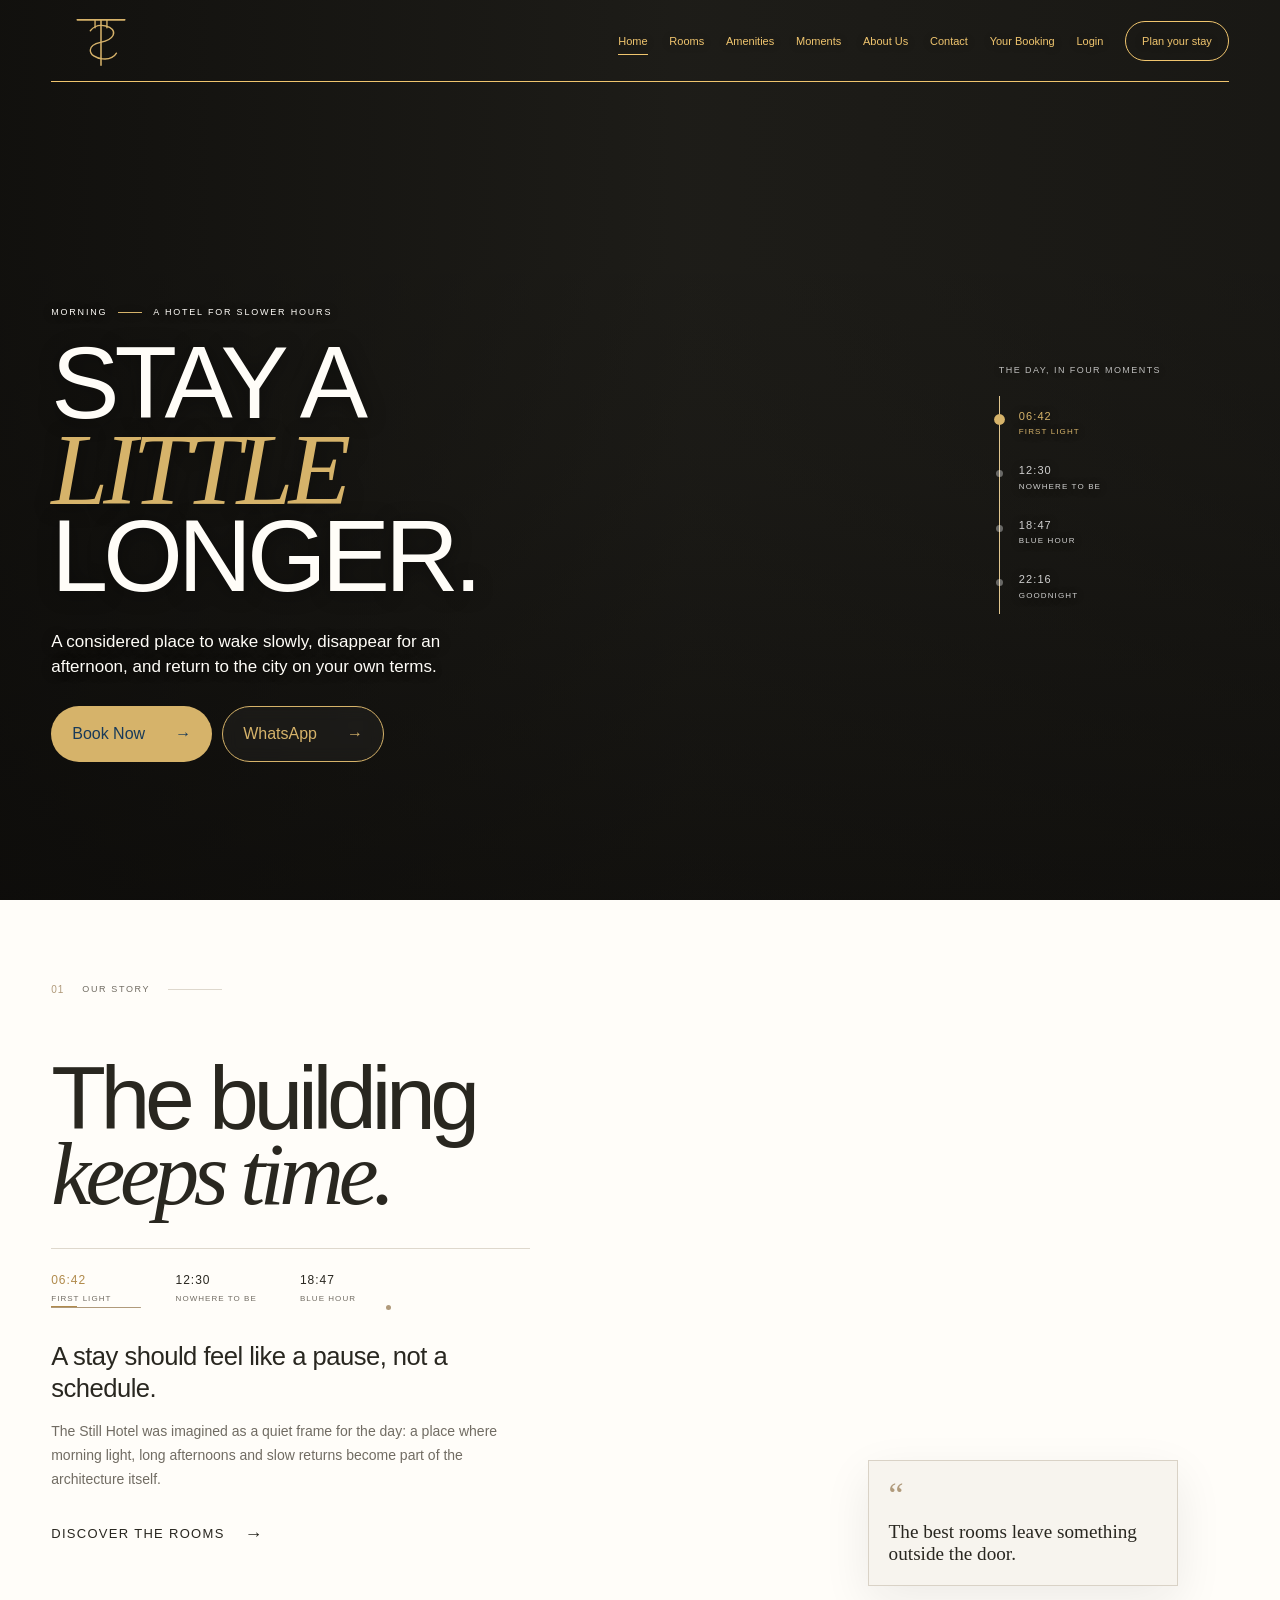
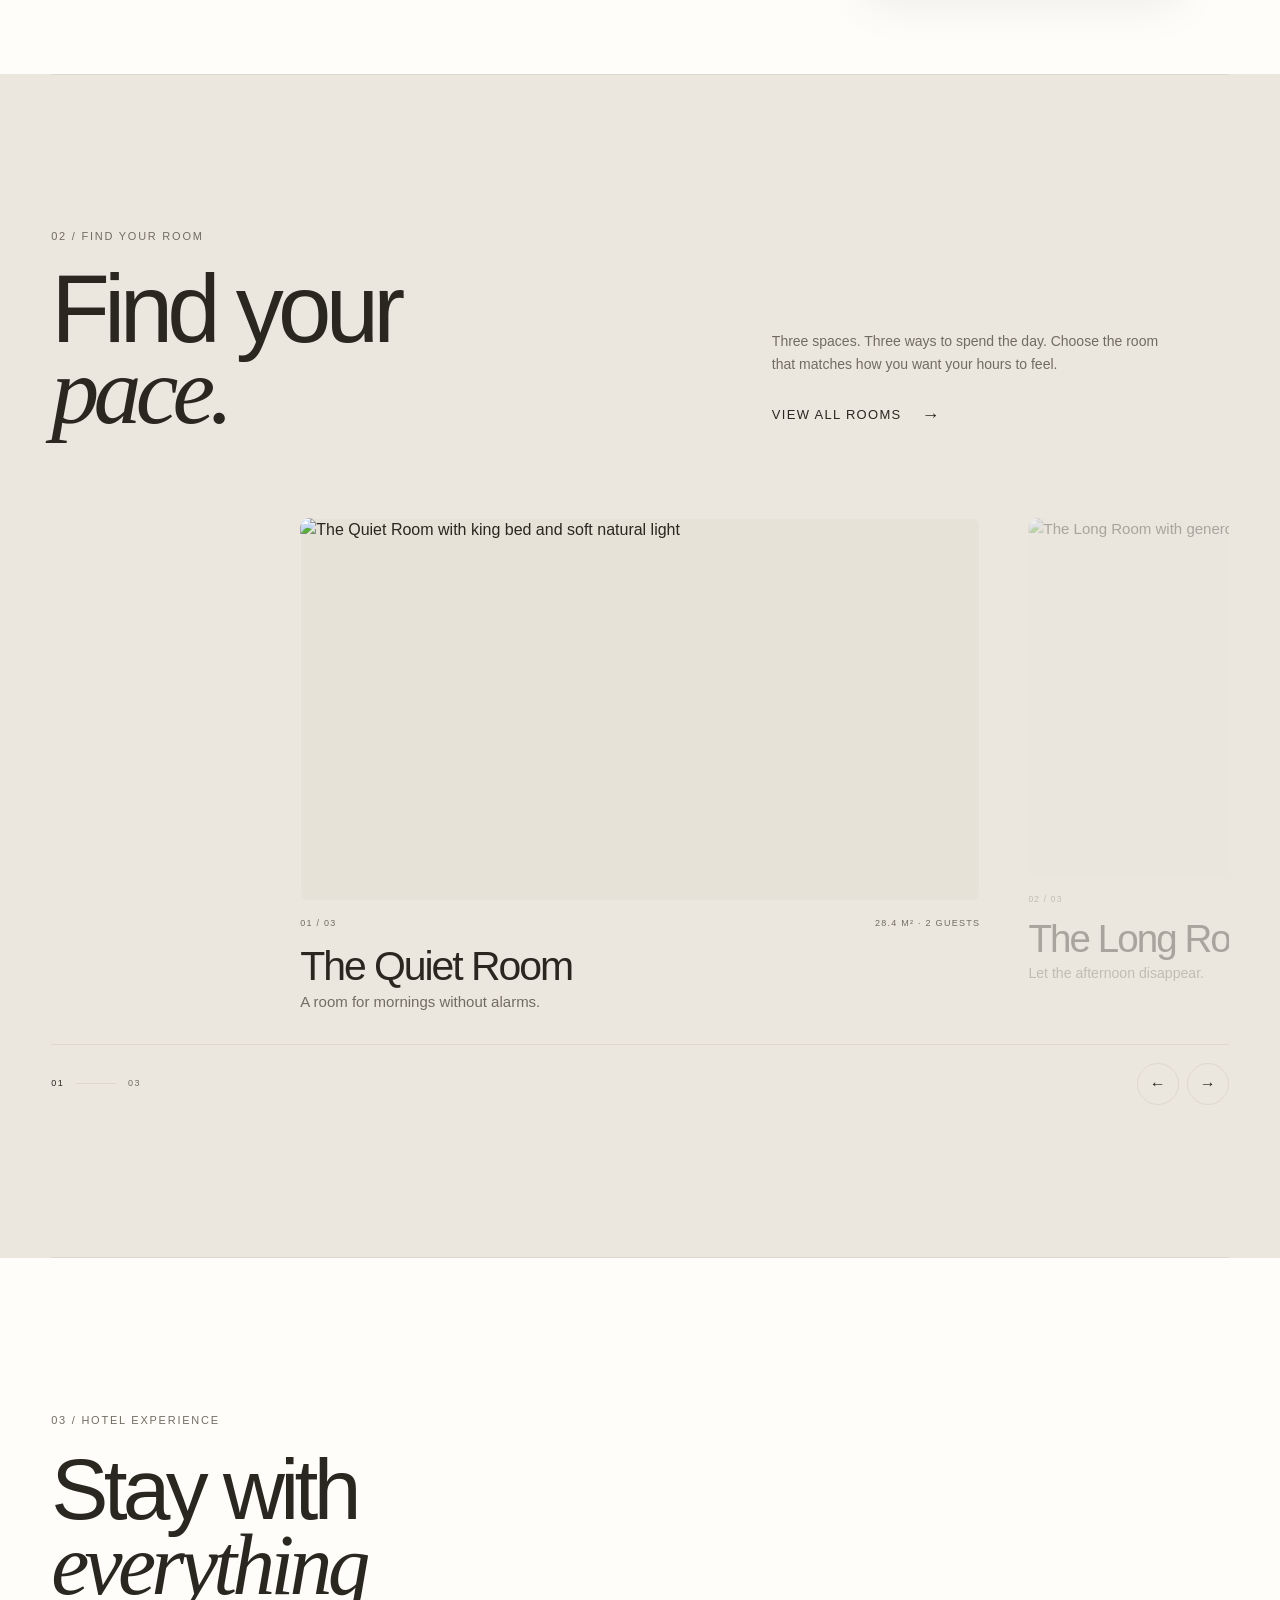
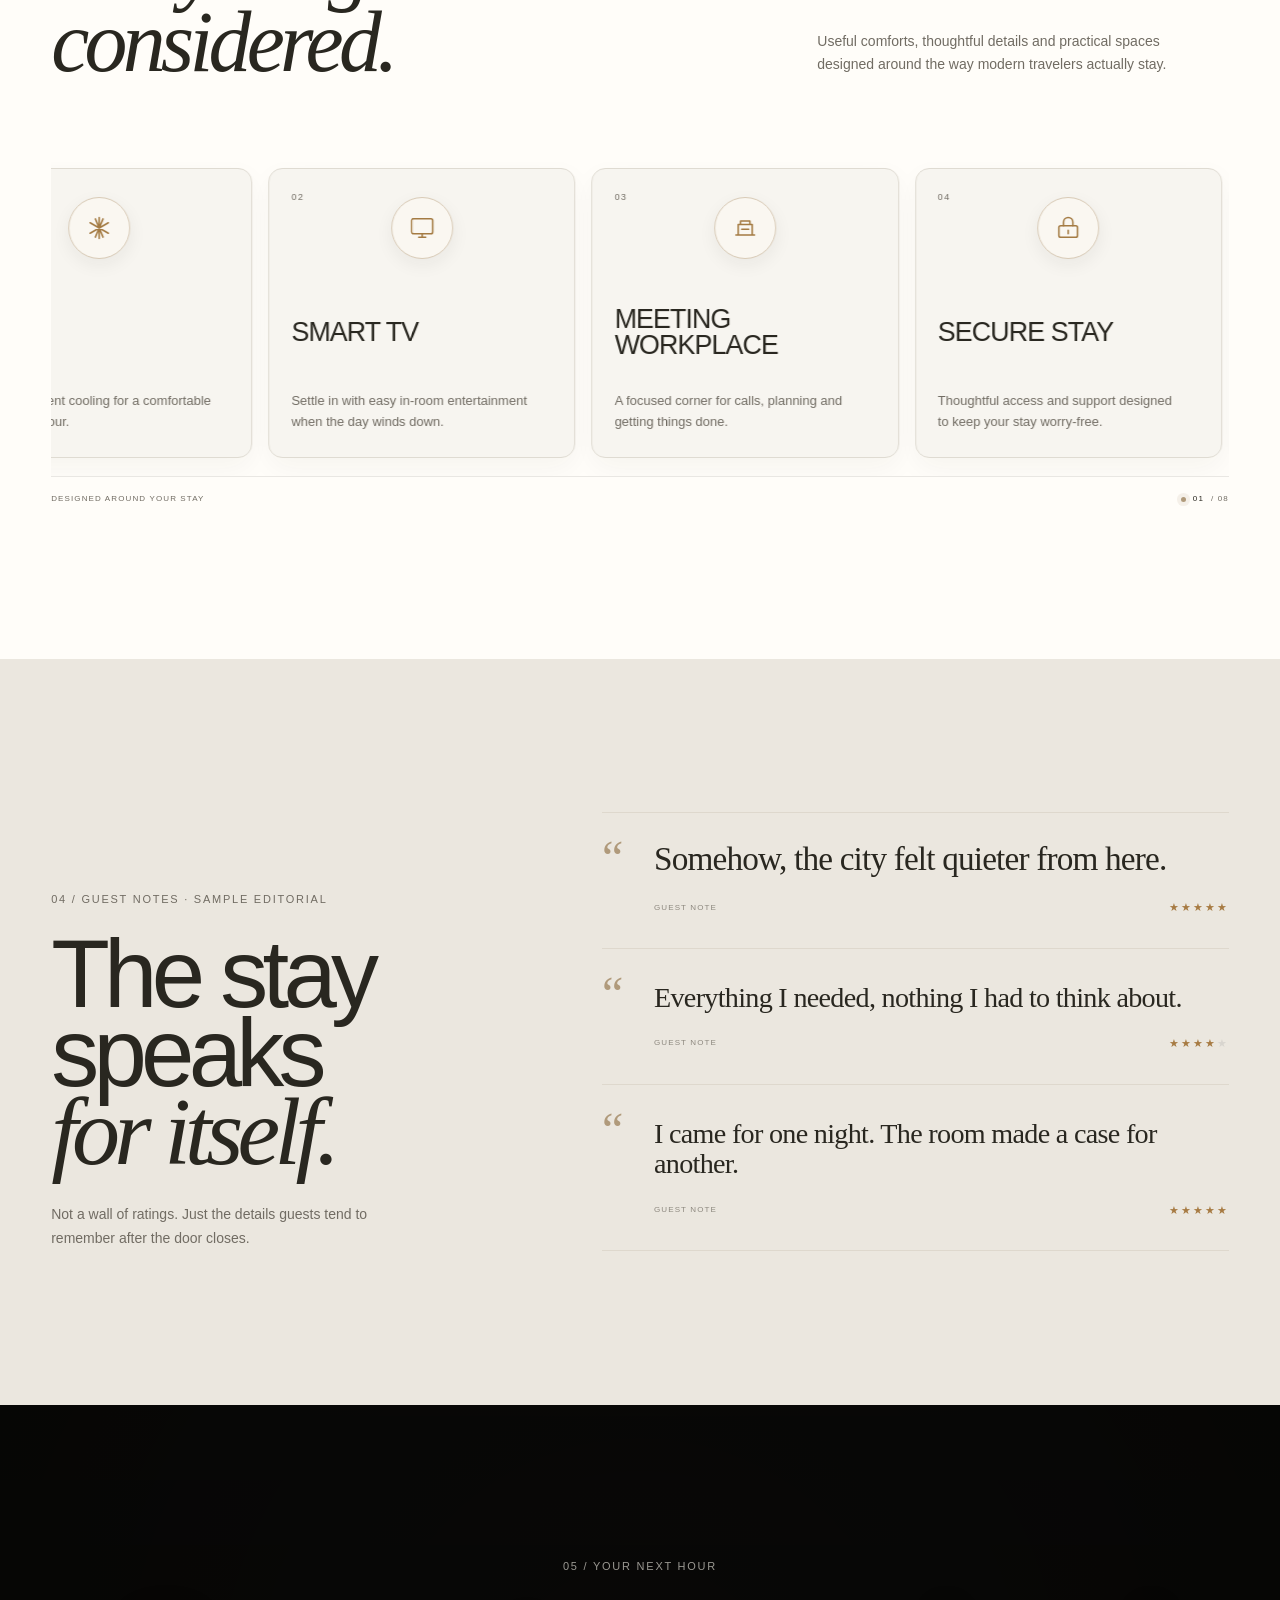
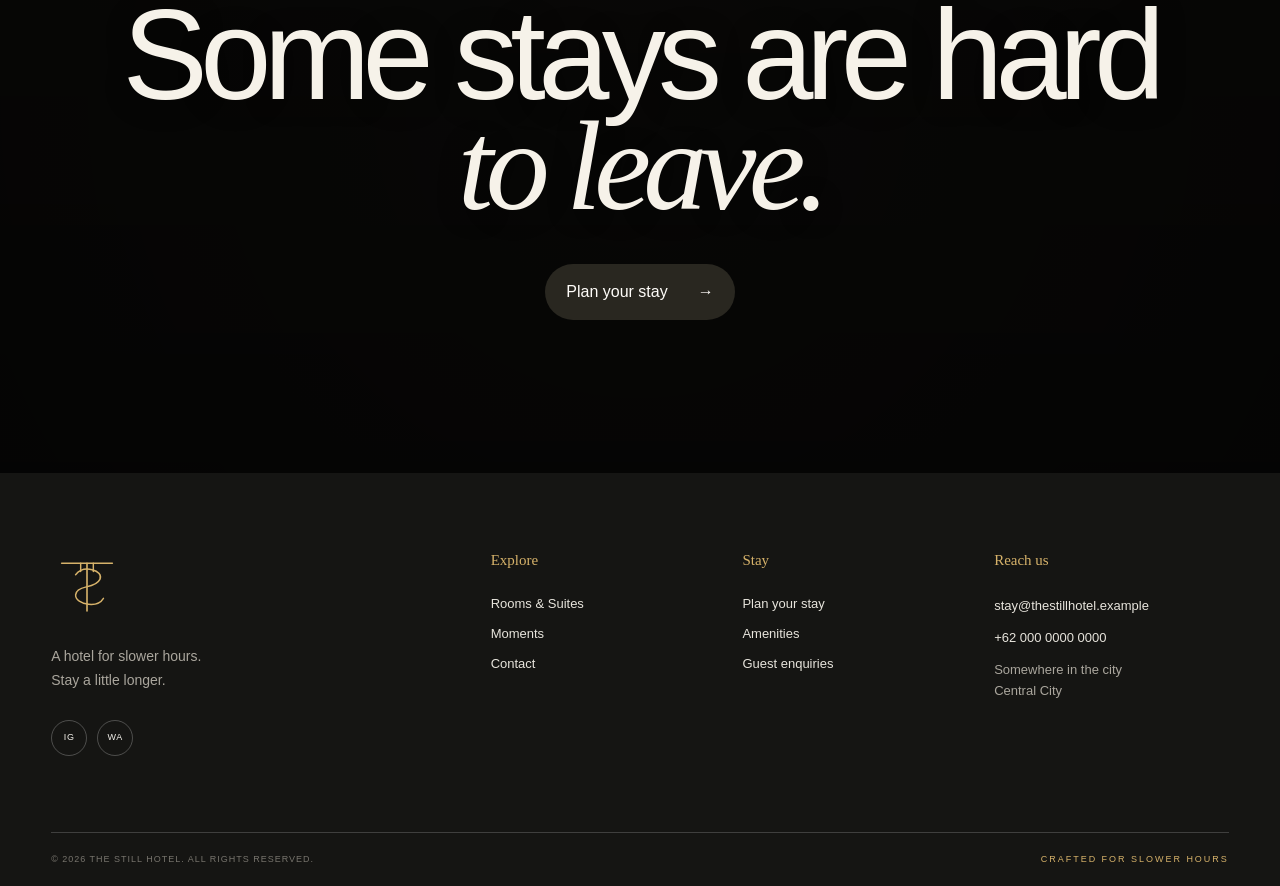
==== index.html @ ed4b89b1 "Align Story parallax to actual panel center" ====
<!doctype html>
<html lang="en">
<head>
  <meta charset="utf-8">
  <meta name="viewport" content="width=device-width, initial-scale=1">
  <meta name="description" content="The Still Hotel — a hotel for slower hours. Discover rooms, amenities, moments and plan your stay.">
  <meta name="theme-color" content="#f7f6f2">
  <title>The Still Hotel — A Hotel for Slower Hours</title>
  <link rel="canonical" href="https://budapesservices-dotcom.github.io/modern-hotel-booking/">
  <meta property="og:type" content="website">
  <meta property="og:site_name" content="The Still Hotel">
  <meta property="og:title" content="The Still Hotel — A Hotel for Slower Hours">
  <meta property="og:description" content="The Still Hotel — a hotel for slower hours. Discover rooms, amenities, moments and plan your stay.">
  <meta property="og:url" content="https://budapesservices-dotcom.github.io/modern-hotel-booking/">
  <meta property="og:image" content="https://images.unsplash.com/photo-1600607687920-4e2a09cf159d?auto=format&fit=crop&w=1200&q=84">
  <meta property="og:image:alt" content="The Still Hotel — a quiet hotel interior">
  <meta name="twitter:card" content="summary_large_image">
  <meta name="twitter:title" content="The Still Hotel — A Hotel for Slower Hours">
  <meta name="twitter:description" content="The Still Hotel — a hotel for slower hours. Discover rooms, amenities, moments and plan your stay.">
  <meta name="twitter:image" content="https://images.unsplash.com/photo-1600607687920-4e2a09cf159d?auto=format&fit=crop&w=1200&q=84">
  <link rel="preconnect" href="https://images.unsplash.com">
  <link rel="preload" as="image"
        href="https://images.unsplash.com/photo-1600607687920-4e2a09cf159d?auto=format&fit=crop&w=1400&q=84"
        imagesrcset="https://images.unsplash.com/photo-1600607687920-4e2a09cf159d?auto=format&fit=crop&w=760&q=78 760w, https://images.unsplash.com/photo-1600607687920-4e2a09cf159d?auto=format&fit=crop&w=1400&q=84 1400w"
        imagesizes="100vw"
        fetchpriority="high">
    <link rel="icon" href="assets/logo-still.svg" type="image/svg+xml">
<link rel="stylesheet" href="css/style.css">
  <script type="application/ld+json">
  {
    "@context":"https://schema.org",
    "@graph":[
      {
        "@type":"Hotel",
        "@id":"https://budapesservices-dotcom.github.io/modern-hotel-booking/#hotel",
        "name":"The Still Hotel",
        "url":"https://budapesservices-dotcom.github.io/modern-hotel-booking/",
        "description":"The Still Hotel — a hotel for slower hours. Discover rooms, amenities, moments and plan your stay.",
        "image":["https://images.unsplash.com/photo-1600607687920-4e2a09cf159d?auto=format&fit=crop&w=1200&q=84"],
        "logo":"https://budapesservices-dotcom.github.io/modern-hotel-booking/assets/logo-still.svg"
      },
      {
        "@type":"WebSite",
        "@id":"https://budapesservices-dotcom.github.io/modern-hotel-booking/#website",
        "url":"https://budapesservices-dotcom.github.io/modern-hotel-booking/",
        "name":"The Still Hotel",
        "description":"The Still Hotel — a hotel for slower hours. Discover rooms, amenities, moments and plan your stay."
      }
    ]
  }
  </script>
</head>
<body class="page-home">
<header class="site-header signature-header" data-header>
  <a class="brand" href="index.html" aria-label="The Still Hotel home">
    <img class="brand-logo" src="assets/logo-still.svg" alt="">
  </a>
  <nav id="site-nav" class="site-nav" data-nav>
    <a href="index.html" aria-current="page">Home</a>
    <a href="rooms.html">Rooms</a>
    <a href="amenities.html">Amenities</a>
    <a href="gallery.html">Moments</a>
    <a href="about.html">About Us</a>
    <a href="contact.html">Contact</a>
    <a href="your-booking.html">Your Booking</a>
    <a href="login.html">Login</a>
    <a class="nav-book" href="rooms.html">Plan your stay</a>
  </nav>
  <button class="menu-toggle" type="button" aria-expanded="false" aria-label="Open navigation" aria-controls="site-nav" data-menu-toggle>
    <span class="menu-icon" aria-hidden="true"><i></i><i></i><i></i></span>
  </button>
</header>

<main>
  <section class="signature-hero" aria-labelledby="hero-title" data-hero>
    <div class="hero-scenes" aria-hidden="true" data-hero-scenes></div>
    <div class="hero-wash"></div>
    <div class="hero-grain" aria-hidden="true"></div>

    <div class="page-wrap signature-hero-inner">
      <div class="signature-headline">
        <p class="hero-overline"><span data-live-label>MORNING</span><i></i>A HOTEL FOR SLOWER HOURS</p>
        <h1 id="hero-title">STAY A<br><em>LITTLE</em><br>LONGER.</h1>
        <p class="hero-lede">A considered place to wake slowly, disappear for an afternoon, and return to the city on your own terms.</p>
        <div class="hero-cta-row">
          <a class="button button-light" href="rooms.html">Book Now <span>→</span></a>
          <a class="button button-outline-light" href="https://wa.me/620000000000?text=Hello%2C%20I%27d%20like%20to%20ask%20about%20staying%20at%20The%20Still%20Hotel." target="_blank" rel="noopener">
            WhatsApp <span>→</span>
          </a>
        </div>
      </div>

      <div class="time-rail" aria-label="Hotel moments">
        <p>THE DAY, IN FOUR MOMENTS</p>
        <div class="time-track" data-time-track></div>
      </div>
    </div>
  </section>

  <section class="our-story story-architecture" aria-labelledby="story-heading">
    <div class="story-architecture-grid page-wrap">
      <div class="story-architecture-copy">
        <div class="story-label reveal"><span>01</span><span>OUR STORY</span></div>

        <h2 id="story-heading" class="story-title reveal">
          The building<br>
          <em>keeps time.</em>
        </h2>

        <div class="story-hours reveal" aria-label="The day at The Still Hotel">
          <button type="button" class="story-hour is-active" data-architecture-scene="0" data-moment="morning" aria-pressed="true"><strong>06:42</strong><small>FIRST LIGHT</small></button>
          <button type="button" class="story-hour" data-architecture-scene="1" data-moment="afternoon" aria-pressed="false"><strong>12:30</strong><small>NOWHERE TO BE</small></button>
          <button type="button" class="story-hour" data-architecture-scene="2" data-moment="blue-hour" aria-pressed="false"><strong>18:47</strong><small>BLUE HOUR</small></button>
        </div>

        <div class="story-datum reveal" aria-hidden="true"><i></i><span></span></div>

        <p class="story-lede reveal">
          A stay should feel like a pause, not a schedule.
        </p>

        <p class="story-text reveal">
          The Still Hotel was imagined as a quiet frame for the day: a place where morning light, long afternoons and slow returns become part of the architecture itself.
        </p>

        <a class="text-link story-link reveal" href="rooms.html">Discover the rooms <span>→</span></a>
      </div>

      <figure class="story-architecture-figure reveal" data-parallax="0.035">
        <div class="story-architecture-image" role="img" aria-label="Hotel exterior views across three moments of the day">
          <div class="story-triptych" data-story-architecture aria-label="Exterior views across three moments">
            <div class="story-triptych-stage is-active" data-story-stage="0" data-story-image="https://images.unsplash.com/photo-1551882547-ff40c63fe5fa?auto=format&fit=crop&w=1400&q=88" aria-hidden="false">
              <span class="story-pane story-pane-1" data-panel-speed="-0.075"></span>
              <span class="story-pane story-pane-2" data-panel-speed="0.045"></span>
              <span class="story-pane story-pane-3" data-panel-speed="-0.095"></span>
              <span class="story-pane story-pane-4" data-panel-speed="0.06"></span>
              <span class="story-pane story-pane-5" data-panel-speed="-0.05"></span>
            </div>
            <div class="story-triptych-stage" data-story-stage="1" data-story-image="https://images.unsplash.com/photo-1520250497591-112f2f40a3f4?auto=format&fit=crop&w=1400&q=88" aria-hidden="true">
              <span class="story-pane story-pane-1" data-panel-speed="-0.075"></span>
              <span class="story-pane story-pane-2" data-panel-speed="0.045"></span>
              <span class="story-pane story-pane-3" data-panel-speed="-0.095"></span>
              <span class="story-pane story-pane-4" data-panel-speed="0.06"></span>
              <span class="story-pane story-pane-5" data-panel-speed="-0.05"></span>
            </div>
            <div class="story-triptych-stage" data-story-stage="2" data-story-image="https://images.unsplash.com/photo-1578683010236-d716f9a3f461?auto=format&fit=crop&w=1400&q=88" aria-hidden="true">
              <span class="story-pane story-pane-1" data-panel-speed="-0.075"></span>
              <span class="story-pane story-pane-2" data-panel-speed="0.045"></span>
              <span class="story-pane story-pane-3" data-panel-speed="-0.095"></span>
              <span class="story-pane story-pane-4" data-panel-speed="0.06"></span>
              <span class="story-pane story-pane-5" data-panel-speed="-0.05"></span>
            </div>
          </div>
        </div>
      </figure>

      <div class="story-quote reveal">
        <span class="story-quote-mark">“</span>
        <p>The best rooms leave something outside the door.</p>
      </div>
    </div>
  </section>

  <section class="rooms-preview section find-room-section" aria-labelledby="find-room-heading">
    <div class="page-wrap find-room-wrap">
      <div class="find-room-intro">
        <div>
          <p class="eyebrow">02 / Find your room</p>
          <h2 id="find-room-heading">Find your<br><em>pace.</em></h2>
        </div>
        <div class="find-room-note">
          <p>Three spaces. Three ways to spend the day. Choose the room that matches how you want your hours to feel.</p>
          <a class="text-link" href="rooms.html">View all rooms <span>→</span></a>
        </div>
      </div>

      <div class="suite-carousel" data-suite-carousel>
        <div class="suite-viewport">
          <div class="suite-track" data-suite-track>
            <article class="suite-slide is-active" data-suite-slide="0" aria-hidden="false">
              <a class="suite-image" href="rooms.html" tabindex="0">
                <img src="https://images.unsplash.com/photo-1618773928121-c32242e63f39?auto=format&fit=crop&w=1400&q=86" alt="The Quiet Room with king bed and soft natural light" loading="lazy" decoding="async">
              </a>
              <div class="suite-meta"><span>01 / 03</span><span>28.4 M² · 2 GUESTS</span></div>
              <h3>The Quiet Room</h3>
              <p>A room for mornings without alarms.</p>
            </article>

            <article class="suite-slide" data-suite-slide="1" aria-hidden="true">
              <a class="suite-image" href="rooms.html" tabindex="-1">
                <img src="https://images.unsplash.com/photo-1590490360182-c33d57733427?auto=format&fit=crop&w=1400&q=86" alt="The Long Room with generous space and lounge seating" loading="lazy" decoding="async">
              </a>
              <div class="suite-meta"><span>02 / 03</span><span>41.2 M² · 2–3 GUESTS</span></div>
              <h3>The Long Room</h3>
              <p>Let the afternoon disappear.</p>
            </article>

            <article class="suite-slide" data-suite-slide="2" aria-hidden="true">
              <a class="suite-image" href="rooms.html" tabindex="-1">
                <img src="https://images.unsplash.com/photo-1618221195710-dd6b41faaea6?auto=format&fit=crop&w=1400&q=86" alt="The Still Suite with calm contemporary interiors" loading="lazy" decoding="async">
              </a>
              <div class="suite-meta"><span>03 / 03</span><span>56.8 M² · 2–4 GUESTS</span></div>
              <h3>The Still Suite</h3>
              <p>Stay long enough to forget the clock.</p>
            </article>
          </div>
        </div>

        <div class="suite-controls">
          <div class="suite-counter"><span data-suite-current>01</span><i></i><span>03</span></div>
          <div class="suite-buttons">
            <button type="button" class="suite-arrow" aria-label="Previous room" data-suite-prev>←</button>
            <button type="button" class="suite-arrow" aria-label="Next room" data-suite-next>→</button>
          </div>
        </div>
      </div>
    </div>
  </section>

  <section class="amenity-band section hotel-experience" aria-labelledby="experience-heading">
    <div class="page-wrap">
      <div class="experience-head">
        <div>
          <p class="eyebrow">03 / Hotel experience</p>
          <h2 id="experience-heading">Stay with<br><em>everything considered.</em></h2>
        </div>
        <p class="experience-intro">Useful comforts, thoughtful details and practical spaces designed around the way modern travelers actually stay.</p>
      </div>

      <div class="experience-carousel" data-experience-carousel>
        <div class="experience-viewport">
          <div class="experience-track" data-experience-track>
            <article class="experience-card" data-experience-card><div class="experience-card-top"><span>01</span><i class="experience-icon"><svg viewBox="0 0 24 24" aria-hidden="true"><path d="M12 3v18M4.2 7.5l15.6 9M4.2 16.5l15.6-9M8.7 4.2l6.6 15.6M15.3 4.2 8.7 19.8"/></svg></i></div><strong>AC</strong><p>Quiet, consistent cooling for a comfortable room at any hour.</p></article>
            <article class="experience-card" data-experience-card><div class="experience-card-top"><span>02</span><i class="experience-icon"><svg viewBox="0 0 24 24" aria-hidden="true"><rect x="3" y="4" width="18" height="13" rx="1.5"/><path d="M9 20h6M12 17v3"/></svg></i></div><strong>SMART TV</strong><p>Settle in with easy in-room entertainment when the day winds down.</p></article>
            <article class="experience-card" data-experience-card><div class="experience-card-top"><span>03</span><i class="experience-icon"><svg viewBox="0 0 24 24" aria-hidden="true"><path d="M4 18h16M6 18V9h12v9M8 9V6h8v3M9 13h6"/></svg></i></div><strong>MEETING WORKPLACE</strong><p>A focused corner for calls, planning and getting things done.</p></article>
            <article class="experience-card" data-experience-card><div class="experience-card-top"><span>04</span><i class="experience-icon"><svg viewBox="0 0 24 24" aria-hidden="true"><rect x="4" y="10" width="16" height="10" rx="1.5"/><path d="M8 10V7a4 4 0 0 1 8 0v3M12 14v3"/></svg></i></div><strong>SECURE STAY</strong><p>Thoughtful access and support designed to keep your stay worry-free.</p></article>
            <article class="experience-card" data-experience-card><div class="experience-card-top"><span>05</span><i class="experience-icon"><svg viewBox="0 0 24 24" aria-hidden="true"><path d="M6 8.5 12 5l6 3.5v7L12 19l-6-3.5z"/><path d="m9 10 3 1.8 3-1.8M12 11.8V16"/></svg></i></div><strong>TRAVELER FRIENDLY</strong><p>Flexible, practical details that make arrivals, departures and short stays easier.</p></article>
            <article class="experience-card" data-experience-card><div class="experience-card-top"><span>06</span><i class="experience-icon"><svg viewBox="0 0 24 24" aria-hidden="true"><path d="M3.5 9.5a13 13 0 0 1 17 0M6.5 13a8.3 8.3 0 0 1 11 0M9.5 16.5a4.2 4.2 0 0 1 5 0M12 20h.01"/></svg></i></div><strong>FAST WI-FI</strong><p>Stay connected for work, streaming, planning or simply staying in touch.</p></article>
            <article class="experience-card" data-experience-card><div class="experience-card-top"><span>07</span><i class="experience-icon"><svg viewBox="0 0 24 24" aria-hidden="true"><path d="M5 11h11v4.5A3.5 3.5 0 0 1 12.5 19h-4A3.5 3.5 0 0 1 5 15.5zM16 13h1a3 3 0 0 1 0 6h-3M7 8c0-1.5 2-1.5 2-3M11 8c0-1.5 2-1.5 2-3"/></svg></i></div><strong>BREAKFAST</strong><p>A slower start with a simple morning ritual ready when you are.</p></article>
            <article class="experience-card" data-experience-card><div class="experience-card-top"><span>08</span><i class="experience-icon"><svg viewBox="0 0 24 24" aria-hidden="true"><path d="M5 13v-1a7 7 0 0 1 14 0v1M5 13a2 2 0 0 0 0 4h2v-6H5M19 13a2 2 0 0 1 0 4h-2v-6h2M9 19h6"/></svg></i></div><strong>24/7 ASSISTANCE</strong><p>Arrival support and a responsive point of contact whenever you need it.</p></article>
          </div>
        </div>
        <div class="experience-foot">
          <span>Designed around your stay</span>
          <span class="experience-status"><i data-experience-dot></i><b data-experience-current>01</b> / 08</span>
        </div>
      </div>
    </div>
  </section>

  <section class="guest-notes-section section" aria-labelledby="guest-notes-heading">
    <div class="page-wrap">
      <div class="guest-notes-layout">
        <div class="guest-notes-lead">
          <p class="eyebrow">04 / Guest notes · sample editorial</p>
          <h2 id="guest-notes-heading">The stay<br>speaks<br><em>for itself.</em></h2>
          <p>Not a wall of ratings. Just the details guests tend to remember after the door closes.</p>
        </div>

        <div class="guest-notes-list">
          <article class="guest-note guest-note-feature">
            <span class="guest-note-mark">“</span>
            <blockquote>Somehow, the city felt quieter from here.</blockquote>
            <div class="guest-note-meta">
              <span>Guest note</span>
              <span class="guest-rating" aria-label="5 out of 5 stars"><b>★★★★★</b></span>
            </div>
          </article>

          <article class="guest-note">
            <span class="guest-note-mark">“</span>
            <blockquote>Everything I needed, nothing I had to think about.</blockquote>
            <div class="guest-note-meta">
              <span>Guest note</span>
              <span class="guest-rating" aria-label="4 out of 5 stars"><b>★★★★<i>★</i></b></span>
            </div>
          </article>

          <article class="guest-note">
            <span class="guest-note-mark">“</span>
            <blockquote>I came for one night. The room made a case for another.</blockquote>
            <div class="guest-note-meta">
              <span>Guest note</span>
              <span class="guest-rating" aria-label="5 out of 5 stars"><b>★★★★★</b></span>
            </div>
          </article>
        </div>
      </div>
    </div>
  </section>

  <section class="final-call section" data-final-call>
    <div class="page-wrap final-call-inner">
      <p class="eyebrow">05 / Your next hour</p>
      <h2>Some stays are hard<br><em>to leave.</em></h2>
      <a class="button button-dark" href="rooms.html">Plan your stay <span>→</span></a>
    </div>
  </section>
</main>

<footer class="site-footer">
  <div class="page-wrap footer-main">
    <div class="footer-brand-col">
      <a class="footer-logo" href="index.html" aria-label="The Still Hotel home">
        <img src="assets/logo-still.svg" alt="">
      </a>
      <p class="footer-motto">A hotel for slower hours.<br>Stay a little longer.</p>
      <div class="footer-socials" aria-label="Social links">
        <span class="footer-social-placeholder" aria-label="Instagram">ig</span>
        <span class="footer-social-placeholder" aria-label="WhatsApp">wa</span>
      </div>
    </div>

    <nav class="footer-column" aria-label="Explore">
      <span class="footer-label">Explore</span>
      <a href="rooms.html">Rooms &amp; Suites</a>
      <a href="gallery.html">Moments</a>
      <a href="contact.html">Contact</a>
    </nav>

    <nav class="footer-column" aria-label="Stay">
      <span class="footer-label">Stay</span>
      <a href="rooms.html" class="footer-action">Plan your stay</a>
      <a href="amenities.html">Amenities</a>
      <a href="contact.html">Guest enquiries</a>
    </nav>

    <div class="footer-column footer-reach">
      <span class="footer-label">Reach us</span>
      <a href="mailto:stay@thestillhotel.example">stay@thestillhotel.example</a>
      <a href="https://wa.me/620000000000" target="_blank" rel="noopener">+62 000 0000 0000</a>
      <p>Somewhere in the city<br>Central City</p>
    </div>
  </div>

  <div class="page-wrap footer-bottom">
    <span>© 2026 The Still Hotel. All rights reserved.</span>
    <span>CRAFTED FOR SLOWER HOURS</span>
  </div>
</footer>

<aside class="booking-drawer" aria-hidden="true" data-booking-drawer>
  <div class="booking-backdrop" data-booking-close></div>
  <div class="booking-panel" role="dialog" aria-modal="true" aria-labelledby="booking-title">
    <div class="booking-head"><p class="eyebrow">Private booking / Direct line</p><button class="close-button booking-close-button" type="button" aria-label="Close booking" data-booking-close><span aria-hidden="true">×</span></button></div>
    <h2 id="booking-title">Make time<br><em>for yourself.</em></h2>
    <div class="booking-fields"><label>Check-in<input type="date" data-booking-checkin></label><label>Check-out<input type="date" data-booking-checkout></label><label>Guests<select data-booking-guests><option>1</option><option selected>2</option><option>3</option><option>4</option></select></label></div>
    <div class="booking-summary"><span data-booking-summary>Choose your dates.</span><strong>WhatsApp</strong></div>
    <button class="button button-dark button-full" type="button" data-book-now>Review booking <span>→</span></button>
    <p class="micro-copy">No payment is taken here. We’ll confirm availability with you directly.</p>
  </div>
</aside>

<script>
(() => {
  const root = document.querySelector('[data-story-architecture]');
  if (!root) return;

  const stages = [...root.querySelectorAll('[data-story-stage]')];
  const stops = [...document.querySelectorAll('[data-architecture-scene]')];
  const panes = [...root.querySelectorAll('[data-panel-speed]')];
  const reduce = window.matchMedia('(prefers-reduced-motion: reduce)').matches;
  const AUTO_DELAY = 3300;
  let current = 0;
  let timer = 0;
  let ticking = false;

  const updateParallax = () => {
    if (!panes.length) return;

    const rect = root.getBoundingClientRect();
    const referencePane = panes[0];
    const paneHeight = referencePane?.offsetHeight || rect.height;
    const imageCenter = rect.top + (paneHeight * 0.5);
    const viewportCenter = window.innerHeight * 0.5;
    const distance = viewportCenter - imageCenter;

    panes.forEach(pane => {
      const speed = Number(pane.dataset.panelSpeed || 0);
      pane.style.setProperty('--panel-parallax', `${distance * speed}px`);
    });

    ticking = false;
  };

  const schedule = () => {
    window.clearTimeout(timer);
    if (!reduce && !document.hidden) {
      timer = window.setTimeout(() => show(current + 1), AUTO_DELAY);
    }
  };

  const setStageImage = stage => {
    const source = stage.dataset.storyImage;
    if (!source) return;

    stage.querySelectorAll('[data-panel-speed]').forEach(pane => {
      pane.style.backgroundImage = `url("${source.replace(/"/g, '\\"')}")`;
    });
  };

  const show = index => {
    current = ((index % stages.length) + stages.length) % stages.length;

    stages.forEach((stage, i) => {
      setStageImage(stage);
      stage.classList.toggle('is-active', i === current);
      stage.setAttribute('aria-hidden', i === current ? 'false' : 'true');
    });

    stops.forEach((stop, i) => {
      const active = i === current;
      stop.classList.toggle('is-active', active);
      stop.setAttribute('aria-pressed', active ? 'true' : 'false');
    });

    updateParallax();
    schedule();
  };

  show(0);

  stops.forEach(stop => {
    stop.addEventListener('click', () => show(Number(stop.dataset.architectureScene)));
  });

  document.addEventListener('visibilitychange', () => {
    if (!document.hidden) {
      updateParallax();
      schedule();
    } else {
      window.clearTimeout(timer);
    }
  });

  if (!reduce && panes.length) {
    const onScroll = () => {
      if (ticking) return;
      ticking = true;
      window.requestAnimationFrame(updateParallax);
    };

    window.addEventListener('scroll', onScroll, { passive: true });
    window.addEventListener('resize', updateParallax, { passive: true });
  }
})();
</script>
<script>
(() => {
  const carousel = document.querySelector('[data-suite-carousel]');
  if (!carousel) return;

  const track = carousel.querySelector('[data-suite-track]');
  const slides = [...carousel.querySelectorAll('[data-suite-slide]')];
  const current = carousel.querySelector('[data-suite-current]');
  const prev = carousel.querySelector('[data-suite-prev]');
  const next = carousel.querySelector('[data-suite-next]');
  const reduce = window.matchMedia('(prefers-reduced-motion: reduce)').matches;
  if (!track || !slides.length) return;

  let index = 0;

  const update = () => {
    slides.forEach((slide, i) => {
      const active = i === index;
      slide.classList.toggle('is-active', active);
      slide.setAttribute('aria-hidden', active ? 'false' : 'true');
      const link = slide.querySelector('.suite-image');
      if (link) link.tabIndex = active ? 0 : -1;
    });

    const viewport = carousel.querySelector('.suite-viewport');
    const activeSlide = slides[index];
    const offset = activeSlide ? activeSlide.offsetLeft : 0;
    const centerOffset = viewport ? Math.max(0, (viewport.clientWidth - activeSlide.offsetWidth) / 2) : 0;
    track.style.transform = `translate3d(${centerOffset - offset}px,0,0)`;

    if (current) current.textContent = String(index + 1).padStart(2, '0');
  };

  const go = step => {
    index = (index + step + slides.length) % slides.length;
    update();
  };

  prev?.addEventListener('click', () => go(-1));
  next?.addEventListener('click', () => go(1));

  window.addEventListener('resize', update, { passive: true });
  update();

  // Minimal touch/swipe navigation.
  let startX = 0;
  let startY = 0;

  track.addEventListener('touchstart', e => {
    const touch = e.changedTouches[0];
    startX = touch.clientX;
    startY = touch.clientY;
  }, { passive: true });

  track.addEventListener('touchend', e => {
    const touch = e.changedTouches[0];
    const dx = touch.clientX - startX;
    const dy = touch.clientY - startY;
    if (Math.abs(dx) > 45 && Math.abs(dx) > Math.abs(dy)) go(dx < 0 ? 1 : -1);
  }, { passive: true });

  carousel.addEventListener('keydown', e => {
    if (e.key === 'ArrowRight') {
      e.preventDefault();
      go(1);
    }
    if (e.key === 'ArrowLeft') {
      e.preventDefault();
      go(-1);
    }
  });

  if (reduce) {
    track.style.transition = 'none';
  }
})();
</script>
<script src="js/contact-config.js" defer></script>
<script src="js/hero-config.js" defer></script>
<script src="js/booking-flow.js" defer></script>
<script src="js/main.js" defer></script>
</body>
</html>
---- css/style.css ----
:root{--paper:#f7f4ed;--white:#fffdf9;--ink:#292720;--muted:#716c63;--line:#ded8cd;--accent:#b09a7b;--accent-soft:#d8c7ad;--olive:#727668;--max:1440px;--pad:clamp(20px,4vw,64px);--ease:cubic-bezier(.2,.7,.2,1)}
*{box-sizing:border-box;-webkit-tap-highlight-color:transparent}html{scroll-behavior:smooth;overflow-x:hidden}body{margin:0;overflow-x:hidden;max-width:100%;background:var(--paper);color:var(--ink);font-family:"Helvetica Neue",Arial,sans-serif;font-size:16px;line-height:1.5}body.no-scroll{overflow:hidden}img{display:block;width:100%;height:100%;object-fit:cover}a{color:inherit;text-decoration:none}button,input,select{font:inherit}button{cursor:pointer}.page-wrap{width:min(100% - 2*var(--pad),var(--max));margin-inline:auto}.section{padding-block:clamp(90px,12vw,180px)}.eyebrow{margin:0 0 24px;font-size:11px;letter-spacing:.16em;text-transform:uppercase;color:var(--muted)}em{font-family:Georgia,"Times New Roman",serif;font-weight:400}
.site-header{position:fixed;z-index:30;top:0;left:0;right:0;display:flex;align-items:center;justify-content:space-between;padding:26px var(--pad);transition:background .4s ease,color .4s ease,box-shadow .4s ease}.site-header.scrolled{background:rgba(247,244,238,.94);backdrop-filter:blur(14px);box-shadow:0 1px 0 rgba(0,0,0,.06)}.brand{display:inline-flex;align-items:center;justify-content:center;width:62px;height:62px;flex:0 0 62px;margin-left:42px;color:inherit}.brand-logo{display:block;width:60px;height:60px;object-fit:contain}.site-nav{display:flex;align-items:center;gap:32px;font-size:13px}.site-nav a{position:relative}.site-nav a:after{content:"";position:absolute;left:0;bottom:-6px;width:100%;height:1px;background:currentColor;transform:scaleX(0);transform-origin:right;transition:transform .35s var(--ease)}.site-nav a:hover:after,.site-nav a[aria-current="page"]:after{transform:scaleX(1);transform-origin:left}.nav-book{border:1px solid currentColor;border-radius:999px;padding:11px 16px;background:transparent;transition:background .35s ease,color .35s ease,border-color .35s ease,transform .3s var(--ease)}
.signature-header:not(.scrolled) .nav-book{background:var(--header-theme);color:#292720;border-color:var(--header-theme);text-shadow:none}
.signature-header.scrolled .nav-book{background:var(--ink);color:var(--white);border-color:var(--ink);text-shadow:none}

.signature-header:not(.scrolled) .nav-book:hover{background:var(--header-secondary,#183a59);color:#fff;border-color:var(--header-secondary,#183a59);transform:translateY(-1px)}
.signature-header.scrolled .nav-book:hover{background:var(--accent);color:var(--ink);border-color:var(--accent);transform:translateY(-1px)}.menu-toggle{display:none;position:relative;z-index:35;width:40px;height:40px;border:0;background:transparent;padding:8px;align-items:center;justify-content:center;color:inherit;cursor:pointer}.menu-icon{position:relative;width:24px;height:18px;display:block}.menu-icon i{position:absolute;left:0;width:24px;height:1px;background:currentColor;transform-origin:center;transition:transform .45s var(--ease),opacity .25s ease,background .8s ease}.menu-icon i:nth-child(1){top:1px}.menu-icon i:nth-child(2){top:8px}.menu-icon i:nth-child(3){top:15px}.menu-toggle[aria-expanded="true"] .menu-icon i:nth-child(1){transform:translateY(7px) rotate(45deg)}.menu-toggle[aria-expanded="true"] .menu-icon i:nth-child(2){opacity:0;transform:scaleX(0)}.menu-toggle[aria-expanded="true"] .menu-icon i:nth-child(3){transform:translateY(-7px) rotate(-45deg)}
.hero{position:relative;min-height:100svh;display:grid;align-items:end;overflow:hidden;color:#fff}.hero-image{position:absolute;inset:0;background-position:center;background-size:cover;transform:scale(1.04)}.hero h1{font-size:clamp(70px,13vw,190px);line-height:.82;letter-spacing:-.06em;margin:0;font-weight:500}.hero h1 em{font-size:1.08em}.hero-actions{display:flex;gap:26px;align-items:center}.button{display:inline-flex;align-items:center;justify-content:space-between;gap:30px;padding:15px 20px;border:1px solid transparent;border-radius:999px;transition:transform .3s var(--ease),background .3s ease,color .3s ease}.button:hover{transform:translateY(-2px)}.button-light{background:var(--hero-button-bg);color:var(--hero-button-fg);transition:background .8s ease,color .8s ease,transform .3s var(--ease)}
.button-light:hover{background:var(--hero-secondary);color:var(--hero-fg)}.button-dark{background:var(--ink);color:var(--white)}.button-full{width:100%}.text-link{display:inline-flex;gap:20px;align-items:center;padding:0;border:0;background:transparent;font-size:13px;text-transform:uppercase;letter-spacing:.1em}.text-link span{font-size:18px}.intro-copy{max-width:540px;font-size:clamp(19px,2.1vw,28px);line-height:1.32}.moment{padding-block:clamp(90px,14vw,200px)}.moment-copy p:not(.eyebrow){color:var(--muted);font-size:18px;max-width:430px;margin-bottom:34px}.image-frame{position:relative;overflow:hidden;background:#ddd7cb}.image-frame img{transition:transform 1.1s var(--ease)}.image-frame:hover img{transform:scale(1.035)}.image-tall{aspect-ratio:3/4;max-width:620px;margin-left:auto}.image-wide{aspect-ratio:16/10}.image-caption{position:absolute;left:18px;bottom:18px;color:#fff;font-size:10px;letter-spacing:.12em;text-transform:uppercase;text-shadow:0 2px 14px rgba(0,0,0,.45)}.stat-grid{display:grid;grid-template-columns:repeat(4,1fr);border-top:1px solid var(--line);border-bottom:1px solid var(--line)}.stat-grid div{padding:30px 20px 30px 0;border-right:1px solid var(--line)}.stat-grid div+div{padding-left:20px}.stat-grid div:last-child{border-right:0}.stat-grid strong{display:block;font-size:clamp(34px,5vw,64px);font-weight:400;letter-spacing:-.04em}.stat-grid span{font-size:11px;text-transform:uppercase;letter-spacing:.12em;color:var(--muted)}.closing-copy .eyebrow{color:#9f9a90}
.page-hero{padding-top:180px;padding-bottom:90px;background:#fff}.narrow-hero{max-width:1060px;margin-inline:auto}.narrow-hero h1{font-size:clamp(62px,9vw,130px);line-height:.9;letter-spacing:-.055em;font-weight:500;margin:0 0 38px}.narrow-hero>p:last-child{max-width:620px;font-size:19px;color:var(--muted)}.room-entry.room-entry-reverse .room-image{order:2}.room-image{aspect-ratio:4/3;overflow:hidden}.room-details>p:not(.eyebrow){color:var(--muted);font-size:17px;max-width:430px}.room-specs{display:flex;flex-wrap:wrap;gap:8px 18px;margin:28px 0 34px}.room-specs span{font-size:10px;text-transform:uppercase;letter-spacing:.1em;color:var(--muted)}.room-book{margin-top:10px}.amenities{background:var(--paper)}.section-heading h2{font-size:clamp(50px,7vw,92px);line-height:.9;letter-spacing:-.05em;font-weight:500;margin:0 0 80px}.amenity-grid{display:grid;grid-template-columns:repeat(3,1fr);border-top:1px solid var(--line)}.amenity-grid>div{padding:28px 32px 30px 0;border-bottom:1px solid var(--line)}.amenity-grid>div:nth-child(3n+2),.amenity-grid>div:nth-child(3n+3){padding-left:32px;border-left:1px solid var(--line)}.amenity-grid strong{font-size:10px;letter-spacing:.12em;color:var(--muted)}.amenity-grid h3{font-size:26px;font-weight:400;margin:20px 0 6px}.amenity-grid p{color:var(--muted);margin:0}.price-box{border:1px solid var(--line);padding:clamp(30px,5vw,70px);max-width:900px}.price-box h2{font-size:clamp(44px,6vw,76px);margin:0 0 18px;font-weight:500;letter-spacing:-.04em}.price-box p:last-child{color:var(--muted)}
.gallery-section{background:#fff}.gallery-item{grid-column:span 4;margin:0;cursor:zoom-in}.gallery-item img{aspect-ratio:4/3;transition:transform .7s var(--ease)}.gallery-item:hover img{transform:scale(1.02)}.gallery-item figcaption{padding-top:11px;font-size:10px;letter-spacing:.11em;text-transform:uppercase;color:var(--muted)}
.contact-grid>.page-wrap{display:grid;grid-template-columns:1fr 1fr;gap:1px;background:var(--line)}.contact-card{background:#fff;padding:clamp(34px,6vw,90px);min-height:500px}.contact-card h2{font-size:clamp(32px,4vw,58px);line-height:.98;letter-spacing:-.045em;font-weight:500;margin:0 0 42px;word-break:break-word}.contact-card+.contact-card{display:flex;flex-direction:column}.contact-card .text-link{margin-top:24px}.location-card p:not(.eyebrow){color:var(--muted);font-size:18px}.contact-cta{background:#eae7df}.contact-cta h2{font-size:clamp(60px,10vw,135px);line-height:.88;letter-spacing:-.055em;font-weight:500;margin:0 0 50px}
.site-footer{
  background:#151513;
  color:#f5f3ed;
  padding-top:76px;
}
.footer-main{
  display:grid;
  grid-template-columns:2fr 1fr 1fr 1.25fr;
  gap:clamp(30px,5vw,88px);
  padding-bottom:76px;
}
.footer-brand-col{
  min-width:0;
}
.footer-logo{
  width:72px;
  height:72px;
  display:flex;
  align-items:center;
  justify-content:center;
  margin-bottom:24px;
}
.footer-logo img{
  width:66px;
  height:66px;
  object-fit:contain;
}
.footer-motto{
  margin:0;
  max-width:270px;
  color:#aaa69d;
  font-size:14px;
  line-height:1.65;
}
.footer-socials{
  display:flex;
  gap:10px;
  margin-top:28px;
}
.footer-socials a,
.footer-socials .footer-social-placeholder{
  width:36px;
  height:36px;
  display:grid;
  place-items:center;
  border:1px solid rgba(255,255,255,.24);
  border-radius:50%;
  color:#f5f3ed;
  font-size:9px;
  letter-spacing:.08em;
  text-transform:uppercase;
  transition:color .3s ease,border-color .3s ease,transform .3s var(--ease);
}
.footer-socials .footer-social-placeholder{
  cursor:default;
}
.footer-socials a:hover{
  color:var(--accent);
  border-color:var(--accent);
  transform:translateY(-2px);
}
.footer-column{
  display:flex;
  flex-direction:column;
  align-items:flex-start;
  gap:10px;
}
.footer-label{
  margin-bottom:12px;
  color:#d6b26a;
  font-family:Georgia,"Times New Roman",serif;
  font-size:15px;
  font-weight:400;
}
.footer-column a,
.footer-action{
  padding:0;
  border:0;
  background:transparent;
  color:#e7e4dc;
  font-size:13px;
  line-height:1.55;
  text-align:left;
  transition:color .25s ease;
}
.footer-column a:hover,
.footer-action:hover{
  color:var(--accent);
}
.footer-reach{
  gap:12px;
}
.footer-reach p{
  margin:0;
  color:#aaa69d;
  font-size:13px;
  line-height:1.6;
}
.footer-bottom{
  display:flex;
  justify-content:space-between;
  align-items:center;
  gap:30px;
  border-top:1px solid rgba(255,255,255,.18);
  padding-block:20px;
  color:#77746d;
  font-size:9px;
  letter-spacing:.11em;
  text-transform:uppercase;
}
.footer-bottom span:last-child{
  color:#d6b26a;
  letter-spacing:.22em;
}

@media(max-width:899px){
  .footer-main{
    grid-template-columns:1fr 1fr;
    row-gap:52px;
  }
}
@media(max-width:599px){
  .site-footer{
    padding-top:54px;
  }
  .footer-main{
    grid-template-columns:1fr 1fr;
    gap:38px 24px;
    padding-bottom:48px;
  }
  .footer-brand-col{
    grid-column:1 / -1;
  }
  .footer-logo{
    width:58px;
    height:58px;
    margin-bottom:18px;
  }
  .footer-logo img{
    width:52px;
    height:52px;
  }
  .footer-motto{
    font-size:13px;
    max-width:240px;
  }
  .footer-socials{
    margin-top:20px;
  }
  .footer-socials a{
    width:32px;
    height:32px;
  }
  .footer-label{
    font-size:14px;
    margin-bottom:8px;
  }
  .footer-column a,
  .footer-action,
  .footer-reach p{
    font-size:12px;
  }
  .footer-bottom{
    flex-direction:column;
    align-items:flex-start;
    gap:8px;
    padding-block:16px;
    font-size:8px;
  }
}.booking-drawer{position:fixed;inset:0;z-index:100;visibility:hidden;pointer-events:none}.booking-drawer.open{visibility:visible;pointer-events:auto}.booking-backdrop{position:absolute;inset:0;background:rgba(16,15,13,.48);opacity:0;transition:opacity .45s ease}.booking-panel{position:absolute;right:0;top:0;height:100%;width:min(620px,100%);background:#f7f4ed;padding:clamp(26px,5vw,60px);transform:translateX(102%);transition:transform .55s var(--ease);overflow:auto}.booking-drawer.open .booking-backdrop{opacity:1}.booking-drawer.open .booking-panel{transform:translateX(0)}.booking-head{display:flex;justify-content:space-between;align-items:flex-start}.close-button{width:42px;height:42px;border:1px solid var(--line);border-radius:50%;background:transparent;font-size:28px;line-height:1}.booking-panel h2{font-size:clamp(48px,7vw,80px);line-height:.9;letter-spacing:-.05em;font-weight:500;margin:50px 0}.booking-fields{display:grid;grid-template-columns:1fr 1fr;gap:16px}.booking-fields label{display:grid;gap:8px;font-size:10px;letter-spacing:.12em;text-transform:uppercase;color:var(--muted)}.booking-fields label:last-child{grid-column:span 2}.booking-fields input,.booking-fields select{width:100%;border:1px solid var(--line);background:#fff;padding:16px 14px;color:var(--ink);outline:none}.booking-summary{display:flex;justify-content:space-between;align-items:center;border-block:1px solid var(--line);padding:22px 0;margin:30px 0;color:var(--muted);font-size:13px}.booking-summary strong{color:var(--ink);font-weight:400}.micro-copy{font-size:11px;color:var(--muted);text-align:center;margin:18px 0 0}.lightbox{position:fixed;inset:0;z-index:120;display:grid;place-items:center;padding:40px;background:rgba(10,10,9,.93);visibility:hidden;opacity:0;transition:opacity .3s ease,visibility .3s ease}.lightbox.open{visibility:visible;opacity:1}.lightbox img{width:auto;height:auto;max-width:min(92vw,1500px);max-height:84vh;object-fit:contain}.lightbox p{color:#fff;margin:16px 0 0;font-size:11px;letter-spacing:.12em;text-transform:uppercase}.lightbox-close{position:absolute;right:30px;top:30px;color:#fff;border-color:rgba(255,255,255,.25)}
.reveal{opacity:0;transform:translateY(28px);transition:opacity .9s ease,transform .9s var(--ease)}.reveal.is-visible{opacity:1;transform:none}@keyframes heroFade{0%,46%{opacity:1}52%,94%{opacity:0}100%{opacity:1}}@keyframes heroFadeB{0%,46%{opacity:0}52%,94%{opacity:1}100%{opacity:0}}
@media(max-width:900px){.site-nav{position:absolute;top:72px;left:var(--pad);right:var(--pad);padding:20px;background:rgba(245,243,238,.98);border:1px solid var(--line);display:none;flex-direction:column;align-items:stretch;gap:18px}.site-nav.open{display:flex}.menu-toggle{display:flex}.hero h1{font-size:clamp(62px,18vw,140px)}.moment-grid-reverse .image-wide{order:-1}.image-tall{margin-left:0;max-width:none}.stat-grid{grid-template-columns:1fr 1fr}.stat-grid div:nth-child(2){border-right:0}.stat-grid div:nth-child(3){border-top:1px solid var(--line)}.room-entry .room-image,.room-entry.room-entry-reverse .room-image{order:1;grid-column:2}.amenity-grid{grid-template-columns:1fr 1fr}.amenity-grid>div:nth-child(3n+2),.amenity-grid>div:nth-child(3n+3){padding-left:0;border-left:0}.amenity-grid>div:nth-child(2n){padding-left:24px;border-left:1px solid var(--line)}.gallery-item,.gallery-item-large,.gallery-item-wide,.gallery-item-tall{grid-column:span 6;margin-top:0}.contact-grid>.page-wrap{grid-template-columns:1fr}.contact-card{min-height:420px}}
@media(max-width:560px){:root{--pad:20px}.site-header{padding-block:20px}.signature-header{padding-block:14px}.brand{font-size:11px}.hero-actions{flex-direction:column;align-items:flex-start;gap:18px}.section{padding-block:80px}.stat-grid{grid-template-columns:1fr}.stat-grid div,.stat-grid div+div{padding:24px 0;border-right:0;border-top:1px solid var(--line)}.stat-grid div:first-child{border-top:0}.room-entry .room-image,.room-entry.room-entry-reverse .room-image,.room-entry .room-details,.room-entry.room-entry-reverse .room-details{grid-column:auto}.amenity-grid{grid-template-columns:1fr}.amenity-grid>div:nth-child(2n){padding-left:0;border-left:0}.gallery-item,.gallery-item-large,.gallery-item-wide,.gallery-item-tall{grid-column:span 12}.footer-bottom{flex-direction:column;gap:8px}.booking-fields{grid-template-columns:1fr}.booking-fields label:last-child{grid-column:auto}.booking-panel{padding:24px 20px}.booking-panel h2{margin:36px 0}.narrow-hero h1{font-size:clamp(54px,15vw,82px)}}
@media(prefers-reduced-motion:reduce){html{scroll-behavior:auto}.reveal{opacity:1;transform:none;transition:none}.image-frame img,.gallery-item img{transition:none}}
:focus-visible{outline:2px solid currentColor;outline-offset:4px}

/* =========================================================
   SIGNATURE HOMEPAGE / TIME AS INTERFACE
   ========================================================= */
.signature-header{
  --header-theme:var(--ink);
  --header-secondary:#183a59;
  color:var(--header-theme);
  overflow:visible;
  padding:11px var(--pad);
  transition:color .8s ease,background .4s ease,box-shadow .4s ease
}
.signature-header:after{content:"";position:absolute;left:var(--pad);right:var(--pad);bottom:0;height:1px;background:var(--header-theme);transform:scaleX(.12);transform-origin:center;opacity:0;transition:background .8s ease,transform .6s var(--ease),opacity .45s ease}
.signature-header.hero-visible:not(.scrolled):after{animation:headerRuleIn 1.2s cubic-bezier(.2,.7,.2,1) .12s forwards}
.signature-header:not(.hero-visible):after{transform:scaleX(.12);opacity:0}
.signature-header.scrolled:after{background:rgba(41,39,32,.14)}
.signature-header.scrolled{color:var(--ink)}
.signature-header:not(.scrolled)[data-tone="morning"]{--header-theme:#f0c56e;--header-secondary:#183a59}
.signature-header:not(.scrolled)[data-tone="afternoon"]{--header-theme:#e28a67;--header-secondary:#174f49}
.signature-header:not(.scrolled)[data-tone="blue-hour"]{--header-theme:#e5c36e;--header-secondary:#263b69}
.signature-header:not(.scrolled)[data-tone="night"]{--header-theme:#d99568;--header-secondary:#3f2547}
.signature-header:not(.scrolled){
  background:transparent;
  backdrop-filter:none;
  box-shadow:none;
}
.signature-header:not(.scrolled) .brand,
.signature-header:not(.scrolled) .site-nav a,
.signature-header:not(.scrolled) .menu-toggle{
  color:var(--header-theme);
  text-shadow:0 1px 9px rgba(0,0,0,.28);
}
.signature-header:not(.scrolled) .nav-book{
  background:transparent;
  color:var(--header-theme);
  border-color:currentColor;
}
.signature-header:not(.scrolled) .nav-book:hover{
  background:var(--header-theme);
  color:var(--header-secondary);
  border-color:var(--header-theme);
}
@keyframes headerRuleIn{from{transform:scaleX(.12);opacity:0}22%{opacity:1}to{transform:scaleX(1);opacity:1}}
.signature-header .nav-book{border-color:currentColor}
.signature-header .site-nav .nav-book:after{display:none}
.signature-hero{position:relative;height:100dvh;min-height:100svh;overflow:hidden;background:#24231e;color:var(--hero-fg);--hero-theme:#d6b36a;--hero-secondary:#183a59;--hero-fg:#fffdf8;--hero-button-bg:#d6b36a;--hero-button-fg:#183a59}
.signature-hero[data-tone="morning"]{--hero-theme:#d6b36a;--hero-secondary:#183a59;--hero-button-bg:#d6b36a;--hero-button-fg:#183a59}
.signature-hero[data-tone="afternoon"]{--hero-theme:#d77b63;--hero-secondary:#174f49;--hero-button-bg:#d77b63;--hero-button-fg:#174f49}
.signature-hero[data-tone="blue-hour"]{--hero-theme:#e6b15d;--hero-secondary:#263b69;--hero-button-bg:#e6b15d;--hero-button-fg:#263b69}
.signature-hero[data-tone="night"]{--hero-theme:#c77a5a;--hero-secondary:#3f2547;--hero-button-bg:#c77a5a;--hero-button-fg:#3f2547}

.hero-scenes,.hero-scene,.hero-wash,.hero-grain{position:absolute;inset:0}
.hero-scene{opacity:0;filter:brightness(.72) saturate(.92);transform:scale(1.055);transition:opacity .9s ease,transform 3.6s linear,filter .9s ease}
.hero-scene img{display:block;width:100%;height:100%;object-fit:cover;object-position:center;user-select:none;-webkit-user-drag:none}
.hero-scene.is-active{opacity:1;transform:scale(1)}
.hero-wash{background:linear-gradient(90deg,rgba(12,11,9,.78),rgba(12,11,9,.28) 54%,rgba(12,11,9,.46)),linear-gradient(0deg,rgba(12,11,9,.64),rgba(12,11,9,.14) 48%,transparent 72%)}
.signature-hero-inner{position:relative;z-index:2;height:100%;min-height:100svh;padding-top:30px;padding-bottom:30px;display:grid;grid-template-rows:1fr auto}
.signature-headline{align-self:center;max-width:760px;padding:3vh 0 4vh;transform:translateY(6vh)}
.hero-overline{display:flex;align-items:center;gap:11px;margin:0 0 20px;font-size:9px;letter-spacing:.2em;text-transform:uppercase;color:#fffdf8;text-shadow:0 1px 10px rgba(0,0,0,.4);transition:color .8s ease}
.hero-overline i{width:24px;height:1px;background:var(--hero-theme);box-shadow:0 1px 8px rgba(0,0,0,.3);transition:background .8s ease}
.signature-headline h1{font-size:clamp(58px,8vw,122px);line-height:.86;letter-spacing:-.048em;font-weight:400;margin:0;color:#fffdf8;text-shadow:0 2px 20px rgba(0,0,0,.42);transition:color .8s ease}
.signature-headline h1 em{font-family:Georgia,"Times New Roman",serif;font-weight:400;font-style:italic;color:var(--hero-theme);transition:color .8s ease}
.hero-lede{max-width:410px;font-size:clamp(15px,1.25vw,18px);line-height:1.5;color:var(--hero-fg);text-shadow:0 1px 12px rgba(0,0,0,.34);margin:32px 0 28px;transition:color .8s ease}
.hero-cta-row{display:flex;align-items:center;gap:10px;flex-wrap:wrap}
.button-outline-light{border-color:var(--hero-theme);color:var(--hero-theme);background:rgba(255,255,255,.04);backdrop-filter:blur(8px);transition:border-color .8s ease,color .8s ease,background .3s ease,transform .3s var(--ease)}
.button-outline-light:hover{border-color:var(--hero-secondary);color:var(--hero-secondary);background:var(--hero-theme)}
.time-rail{position:absolute;z-index:3;right:0;top:50%;transform:translateY(-42%);width:220px}
.time-rail>p{font-size:9px;letter-spacing:.16em;margin:0 0 18px;color:rgba(255,255,255,.72);text-shadow:0 1px 10px rgba(0,0,0,.24);transition:color .8s ease}
.time-track{border-left:1px solid color-mix(in srgb,var(--hero-theme) 76%,white 24%);display:grid;transition:border-color .8s ease}
.time-stop{position:relative;background:none;border:0;color:rgba(255,255,255,.80);text-shadow:0 1px 10px rgba(0,0,0,.4);padding:9px 0 9px 19px;text-align:left;display:grid;gap:2px;transition:color .35s ease}
.time-stop:before{content:"";position:absolute;left:-4px;top:17px;width:7px;height:7px;border-radius:50%;background:rgba(255,255,255,.35);transition:transform .35s ease,background .8s ease}
.time-stop span{font-size:11px;letter-spacing:.1em}
.time-stop small{font-size:8px;letter-spacing:.14em}
.time-stop.is-active{color:var(--hero-theme);text-shadow:0 1px 10px rgba(0,0,0,.45)}
.time-stop.is-active:before{background:var(--hero-theme);transform:scale(1.55)}
.time-story{position:relative;min-height:100svh;display:grid;align-items:center;background:#2f2e28;color:#fff;overflow:hidden}
.story-photo{position:absolute;inset:0;background-size:cover;background-position:center;opacity:0;transform:scale(1.05);transition:opacity 1.2s ease,transform 7s linear}
.story-photo.is-active{opacity:1;transform:scale(1)}
.time-story:after{content:"";position:absolute;inset:0;background:linear-gradient(90deg,rgba(40,38,31,.72),rgba(40,38,31,.16) 64%,rgba(40,38,31,.30))}
.story-time{font-size:11px;letter-spacing:.15em;padding-top:8px;color:rgba(255,255,255,.66)}
.story-copy .eyebrow{color:rgba(255,255,255,.58);margin-bottom:19px}
.story-copy h2{font-size:clamp(58px,8vw,112px);line-height:.84;letter-spacing:-.06em;font-weight:500;margin:0 0 30px}
.story-copy p:not(.eyebrow){font-size:18px;color:rgba(255,255,255,.76);max-width:500px;line-height:1.45;margin:0 0 35px}
.story-progress{height:1px;background:rgba(255,255,255,.25);margin-top:70px;overflow:hidden}
.story-progress span{display:block;width:25%;height:100%;background:#fff;transform-origin:left;transition:width 1s linear}
.rooms-preview{
  background:#ebe7df;
  position:relative;
}
.rooms-preview:before,
.rooms-preview:after{
  content:"";
  position:absolute;
  left:var(--pad);
  right:var(--pad);
  height:1px;
  background:rgba(41,39,32,.08);
  pointer-events:none;
}
.rooms-preview:before{top:0}
.rooms-preview:after{bottom:0}
.find-room-wrap{position:relative}
.find-room-intro{
  display:grid;
  grid-template-columns:minmax(0,1.15fr) minmax(260px,.85fr);
  gap:clamp(40px,8vw,140px);
  align-items:end;
  margin-bottom:clamp(56px,7vw,88px);
}
.find-room-intro h2{
  font-size:clamp(64px,7.5vw,108px);
  line-height:.84;
  letter-spacing:-.06em;
  font-weight:500;
  margin:0;
}
.find-room-note{
  max-width:390px;
  padding-bottom:4px;
}
.find-room-note p{
  margin:0 0 26px;
  color:var(--muted);
  font-size:14px;
  line-height:1.65;
}
.find-room-note .text-link{
  color:var(--ink);
  transition:color .3s ease;
}
.find-room-note .text-link span{
  transition:color .3s ease,transform .3s var(--ease);
}
.find-room-note .text-link:hover{
  color:var(--accent);
}
.find-room-note .text-link:hover span{
  color:var(--accent);
  transform:translateX(4px);
}
.suite-carousel{position:relative}
.suite-viewport{
  width:100%;
  overflow:hidden;
}
.suite-track{
  display:flex;
  gap:clamp(14px,2.2vw,30px);
  align-items:flex-start;
  transform:translate3d(0,0,0);
  transition:transform .75s var(--ease);
}
.suite-slide{
  flex:0 0 min(54vw,680px);
  max-width:680px;
  opacity:.34;
  transform:scale(.94);
  transform-origin:center top;
  transition:opacity .65s ease,transform .75s var(--ease);
}
.suite-slide.is-active{
  opacity:1;
  transform:scale(1);
}
 .suite-image{
  display:block;
  position:relative;
  overflow:hidden;
  aspect-ratio:16/9;
  max-height:425px;
  background:#e7e2d8;
  border-radius:10px;
  isolation:isolate;
}
.suite-image:after{
  content:"";
  position:absolute;
  inset:0;
  border:1px solid rgba(255,255,255,.18);
  pointer-events:none;
}
.suite-image img{
  transition:transform 1.1s var(--ease);
}
.suite-slide.is-active .suite-image:hover img{
  transform:scale(1.025);
}
.suite-meta{
  display:flex;
  justify-content:space-between;
  gap:20px;
  margin-top:16px;
  color:var(--muted);
  font-size:9px;
  letter-spacing:.14em;
  text-transform:uppercase;
}
 .suite-slide h3{
  margin:18px 0 6px;
  font-size:clamp(30px,3.2vw,48px);
  line-height:.9;
  letter-spacing:-.05em;
  font-weight:500;
}
.suite-slide>p{
  margin:0;
  color:var(--muted);
  font-size:15px;
}
.suite-controls{
  display:flex;
  align-items:center;
  justify-content:space-between;
  margin-top:30px;
  padding-top:18px;
  border-top:1px solid var(--line);
}
.suite-counter{
  display:flex;
  align-items:center;
  gap:12px;
  color:var(--muted);
  font-size:9px;
  letter-spacing:.16em;
}
.suite-counter i{
  width:40px;
  height:1px;
  background:var(--line);
}
.suite-counter span:first-child{color:var(--ink)}
.suite-buttons{display:flex;gap:8px}
.suite-arrow{
  width:42px;
  height:42px;
  display:grid;
  place-items:center;
  border:1px solid var(--line);
  border-radius:50%;
  background:transparent;
  color:var(--ink);
  transition:background .3s ease,color .3s ease,border-color .3s ease,transform .3s var(--ease);
}
.suite-arrow:hover{
  background:var(--ink);
  border-color:var(--ink);
  color:var(--white);
  transform:translateY(-2px);
}
.hotel-experience{
  background:var(--white);
  position:relative;
  overflow:hidden;
}
.experience-head{
  display:grid;
  grid-template-columns:minmax(0,1fr) minmax(250px,.62fr);
  gap:clamp(40px,8vw,120px);
  align-items:end;
  margin-bottom:clamp(50px,7vw,82px);
}
.experience-head h2{
  margin:0;
  max-width:900px;
  font-size:clamp(58px,6.7vw,96px);
  line-height:.87;
  letter-spacing:-.055em;
  font-weight:500;
}
.experience-intro{
  max-width:380px;
  margin:0 0 3px;
  color:var(--muted);
  font-size:14px;
  line-height:1.7;
}
.experience-carousel{position:relative}
.experience-viewport{
  width:100%;
  overflow:hidden;
  padding-block:6px 18px;
}
.experience-track{
  display:flex;
  gap:16px;
  width:max-content;
  will-change:transform;
  transition:none;
}
.experience-card{
  flex:0 0 clamp(230px,24vw,330px);
  min-height:290px;
  padding:22px 22px 24px;
  display:flex;
  flex-direction:column;
  justify-content:space-between;
  border:1px solid #dfdbd2;
  border-radius:14px;
  background:#f7f5f0;
  box-shadow:0 10px 28px rgba(41,39,32,.045);
}
.experience-card-top{
  display:grid;
  grid-template-columns:1fr;
  justify-items:center;
  align-items:start;
  position:relative;
  min-height:84px;
}
.experience-card-top>span{
  position:absolute;
  top:0;
  left:0;
  font-size:9px;
  letter-spacing:.16em;
  color:var(--muted);
}
.experience-icon{
  width:62px;
  height:62px;
  margin-top:6px;
  display:grid;
  place-items:center;
  color:#a47b43;
  border:1px solid #d9cbb7;
  border-radius:50%;
  background:#faf7f1;
  font-style:normal;
  box-shadow:0 6px 18px rgba(41,39,32,.06);
}
.experience-icon svg{
  width:28px;
  height:28px;
  fill:none;
  stroke:currentColor;
  stroke-width:1.35;
  stroke-linecap:round;
  stroke-linejoin:round;
}
.experience-card strong{
  display:block;
  max-width:250px;
  font-size:clamp(22px,2.1vw,31px);
  line-height:.96;
  letter-spacing:-.035em;
  font-weight:500;
}
.experience-card p{
  max-width:245px;
  margin:0;
  color:var(--muted);
  font-size:13px;
  line-height:1.6;
}
.experience-foot{
  display:flex;
  justify-content:space-between;
  align-items:center;
  padding-top:16px;
  border-top:1px solid rgba(41,39,32,.10);
  color:var(--muted);
  font-size:8px;
  letter-spacing:.14em;
  text-transform:uppercase;
}
.experience-status{
  display:flex;
  align-items:center;
  gap:7px;
}
.experience-status i{
  width:5px;
  height:5px;
  display:block;
  border-radius:50%;
  background:var(--accent);
  box-shadow:0 0 0 4px rgba(176,154,123,.13);
}
.experience-status b{
  color:var(--ink);
  font-weight:500;
}
@media(max-width:1100px) and (min-width:600px){
  .room-directory-row{
    grid-template-columns:42px 180px 90px minmax(0,1fr);
    grid-template-areas:
      "number image class main"
      "number image class action";
    column-gap:18px;
    row-gap:8px;
    align-items:center;
    min-height:188px;
    padding-block:16px;
  }
  .room-dir-number{grid-area:number}
  .room-dir-image{grid-area:image;width:180px;height:136px}
  .room-dir-class{grid-area:class;min-width:0}
  .room-dir-main{grid-area:main;min-width:0}
  .room-dir-action{
    grid-area:action;
    justify-self:start;
    white-space:nowrap;
    margin-top:2px;
  }
}
@media(max-width:1000px){
  .experience-head{
    grid-template-columns:1fr .8fr;
    gap:35px;
    margin-bottom:50px;
  }
  .experience-card{
    flex-basis:260px;
    min-height:260px;
  }
}
@media(max-width:599px){
  .experience-head{
    grid-template-columns:1fr;
    gap:20px;
    margin-bottom:34px;
  }
  .experience-head h2{font-size:clamp(50px,15vw,76px)}
  .experience-intro{font-size:13px;line-height:1.6}
  .experience-track{gap:10px}
  .experience-card{
    flex-basis:calc(100vw - 72px);
    min-height:230px;
    padding:18px;
    border-radius:11px;
  }
  .experience-card-top{min-height:70px}
  .experience-icon{width:52px;height:52px;margin-top:5px}
  .experience-icon svg{width:23px;height:23px}
  .experience-card strong{font-size:24px}
  .experience-card p{font-size:12px}
  .experience-foot{padding-top:13px}
}
.guest-notes-section{
  background:#ebe7df;
  position:relative;
  overflow:hidden;
}
.guest-notes-layout{
  display:grid;
  grid-template-columns:minmax(300px,.82fr) minmax(460px,1.18fr);
  gap:clamp(50px,9vw,140px);
  align-items:start;
}
.guest-notes-lead{
  position:sticky;
  top:120px;
}
.guest-notes-lead h2{
  margin:0 0 34px;
  font-size:clamp(66px,7.5vw,112px);
  line-height:.82;
  letter-spacing:-.06em;
  font-weight:500;
}
.guest-notes-lead>p:last-child{
  max-width:360px;
  margin:0;
  color:var(--muted);
  font-size:14px;
  line-height:1.7;
}
.guest-notes-list{
  border-top:1px solid var(--line);
}
.guest-note{
  position:relative;
  padding:34px 0 32px 52px;
  border-bottom:1px solid var(--line);
}
.guest-note-feature{
  padding-top:28px;
}
.guest-note-mark{
  position:absolute;
  left:0;
  top:28px;
  color:var(--accent);
  font-family:Georgia,"Times New Roman",serif;
  font-size:48px;
  line-height:.7;
}
.guest-note blockquote{
  max-width:690px;
  margin:0 0 22px;
  font-family:Georgia,"Times New Roman",serif;
  font-size:clamp(25px,2.6vw,40px);
  line-height:1.08;
  letter-spacing:-.025em;
}
.guest-note:not(.guest-note-feature) blockquote{
  font-size:clamp(22px,2.2vw,32px);
}
.guest-note-meta{
  display:flex;
  align-items:center;
  justify-content:space-between;
  gap:20px;
  max-width:690px;
  color:var(--muted);
  font-size:8px;
  letter-spacing:.14em;
  text-transform:uppercase;
}
.guest-note-meta>span:first-child{
  color:#8d887f;
}
.guest-rating{
  display:inline-flex;
  align-items:center;
  letter-spacing:.18em;
  font-size:11px;
}
.guest-rating b{
  color:#a77b43;
  font-weight:500;
}
.guest-rating i{
  color:#d8d5cf;
  font-style:normal;
}

@media(max-width:899px){
  .guest-notes-layout{
    grid-template-columns:1fr;
    gap:44px;
  }
  .guest-notes-lead{
    position:static;
  }
  .guest-notes-lead h2{
    font-size:clamp(56px,11vw,84px);
  }
  .guest-notes-list{
    display:grid;
    gap:14px;
    border-top:0;
  }
  .guest-note,
  .guest-note-feature{
    min-height:0;
    padding:26px 24px 24px 48px;
    border:1px solid var(--line);
    border-radius:12px;
    background:#f7f5f0;
  }
  .guest-note-mark{
    left:20px;
    top:24px;
    font-size:38px;
  }
  .guest-note blockquote,
  .guest-note:not(.guest-note-feature) blockquote{
    max-width:none;
    font-size:clamp(24px,4vw,34px);
  }
}

@media(max-width:599px){
  .guest-notes-section{
    padding-block:82px 96px;
  }
  .guest-notes-layout{
    gap:32px;
  }
  .guest-notes-lead h2{
    font-size:clamp(50px,15vw,74px);
    line-height:.86;
    margin-bottom:22px;
  }
  .guest-notes-lead>p:last-child{
    max-width:320px;
    font-size:13px;
    line-height:1.6;
  }
  .guest-notes-list{
    gap:10px;
  }
  .guest-note,
  .guest-note-feature{
    padding:22px 17px 18px 42px;
    border-radius:10px;
  }
  .guest-note-mark{
    left:15px;
    top:19px;
    font-size:32px;
  }
  .guest-note blockquote,
  .guest-note:not(.guest-note-feature) blockquote{
    font-size:22px;
    line-height:1.1;
    margin-bottom:20px;
  }
  .guest-note-meta{
    gap:10px;
    font-size:7px;
  }
  .guest-rating{
    font-size:10px;
    letter-spacing:.14em;
  }
}.final-call{
  position:relative;
  isolation:isolate;
  overflow:hidden;
  min-height:72vh;
  display:grid;
  place-items:center;
  color:#f6f2e9;
  background:#171613;
}
.final-call:before{
  content:"";
  position:absolute;
  inset:0;
  z-index:-2;
  background-image:var(--final-image);
  background-position:center;
  background-size:cover;
  transform:scale(1.035);
  filter:brightness(.42) saturate(.82) contrast(1.04);
  transition:background-image .2s ease,filter .6s ease,transform 1.6s var(--ease);
}
.final-call:after{
  content:"";
  position:absolute;
  inset:0;
  z-index:-1;
  background:
    linear-gradient(180deg,rgba(0,0,0,.58),rgba(0,0,0,.70)),
    radial-gradient(circle at 50% 45%,rgba(0,0,0,.10),rgba(0,0,0,.36));
  pointer-events:none;
}
.final-call-inner{
  position:relative;
  z-index:1;
  text-align:center;
}
.final-call .eyebrow{color:rgba(246,242,233,.62)}
.final-call h2{font-size:clamp(66px,10vw,144px);line-height:.86;letter-spacing:-.06em;font-weight:500;margin:0 0 44px;text-shadow:0 4px 28px rgba(0,0,0,.28)}
@media(max-width:1000px){
.find-room-intro{grid-template-columns:1fr .8fr;gap:40px;margin-bottom:56px}
.find-room-note{max-width:340px}
.suite-slide{flex-basis:min(66vw,620px)}
}
@media(max-width:599px){
.find-room-intro{grid-template-columns:1fr;gap:24px;margin-bottom:36px}
.find-room-intro h2{font-size:clamp(52px,15vw,78px)}
.find-room-note{max-width:100%}
.find-room-note p{font-size:13px;line-height:1.6;margin-bottom:20px}
.suite-viewport{overflow:visible}
.suite-track{gap:10px}
.suite-slide{flex-basis:min(82vw,360px);opacity:.24;transform:scale(.965)}
.suite-slide.is-active{opacity:1;transform:scale(1)}
.suite-image{aspect-ratio:4/3;max-height:270px}
.suite-meta{font-size:7px;margin-top:12px}
.suite-slide h3{font-size:29px;margin-top:14px}
.suite-slide>p{font-size:13px}
.suite-controls{margin-top:22px;padding-top:14px}
.suite-arrow{width:38px;height:38px}
}
@media(max-width:1000px){.time-rail{position:relative;top:auto;right:auto;transform:none;width:100%;margin-top:30px}.time-rail>p{display:none}.time-track{border-left:0;border-top:1px solid rgba(255,255,255,.25);grid-template-columns:repeat(4,1fr)}.time-stop{padding:16px 10px 8px 0}.time-stop:before{left:0;top:-4px}.time-stop small{white-space:nowrap}.signature-headline{padding-top:5vh;transform:translateY(-1vh)}.story-time{padding-top:0}}
@media(max-width:560px){.signature-header{padding-block:8px}.brand{width:48px;height:48px;flex-basis:48px;margin-left:20px}.brand-logo{width:46px;height:46px}.signature-hero-inner{padding-top:32px;padding-bottom:22px}.signature-headline{padding:5vh 0 2vh;transform:translateY(0)}.signature-headline h1{font-size:clamp(52px,17vw,84px);letter-spacing:-.038em;line-height:.9}.hero-lede{font-size:16px;margin:28px 0}.hero-cta-row{gap:8px}.hero-cta-row .button{width:100%}.time-track{grid-template-columns:repeat(2,1fr);row-gap:8px}.time-stop{padding:13px 0}.time-stop:before{display:none}.statement-grid h2,.section-heading-row h2{font-size:clamp(50px,16vw,80px)}.story-copy h2{font-size:clamp(52px,16vw,84px)}.story-copy p:not(.eyebrow){font-size:16px}.story-progress{margin-top:50px}.final-call h2{font-size:clamp(58px,16vw,90px)}}
@media(max-width:560px){
  .signature-hero{width:100%;max-width:100%;height:100svh;min-height:100svh;overflow:hidden}
  .signature-hero-inner{width:calc(100% - 40px);max-width:none;min-width:0;height:100%;padding-top:78px;padding-bottom:18px;grid-template-rows:1fr auto}
  .hero-scenes,.hero-wash,.hero-grain{width:100%;height:100%;min-width:0}
  .hero-scene{width:100%;height:100%;min-width:0;background-position:center}
  .signature-headline{width:100%;max-width:100%;min-width:0;padding:3vh 0 1vh;transform:translateY(0)}
  .signature-headline h1{font-size:clamp(46px,15vw,74px);line-height:.9;letter-spacing:-.035em;max-width:100%;overflow-wrap:normal;word-break:normal}
  .hero-lede{max-width:300px;font-size:15px;line-height:1.45;margin:24px 0}
  .hero-cta-row{display:grid;grid-template-columns:1fr;width:min(100%,290px);gap:8px}
  .hero-cta-row .button{width:100%;min-width:0}
  .time-rail{position:relative;right:auto;top:auto;transform:none;width:100%;max-width:100%;min-width:0;margin-top:16px}
  .time-track{width:100%;grid-template-columns:repeat(2,minmax(0,1fr));gap:7px 18px}
  .time-stop{min-width:0;width:100%;padding:11px 0;text-align:left;overflow:hidden}
  .time-stop span,.time-stop small{min-width:0;overflow:hidden;text-overflow:ellipsis}
  .time-stop small{white-space:normal}
  .site-header{width:100%;max-width:100%;padding-inline:20px}
  .signature-header{padding-block:8px}
  .signature-header .brand{margin-left:0}
  .signature-header .menu-toggle{background:transparent;max-width:max-content}
  .site-nav{display:none !important}
  .site-nav.open{display:flex !important}
}
@media(prefers-reduced-motion:reduce){.signature-header:after{animation:none;transform:scaleX(1);opacity:1}.hero-scene,.story-photo{transition:none;transform:none}.hero-scene.is-active,.story-photo.is-active{transform:none}.story-progress span{transition:none}}




/* =========================================================
   OUR STORY — THE BUILDING KEEPS TIME
   ========================================================= */
.our-story{background:var(--white);position:relative;overflow:hidden}
.story-architecture-grid{
  position:relative;
  min-height:min(86vh,900px);
  display:grid;
  grid-template-columns:minmax(300px,.88fr) minmax(460px,1.12fr);
  column-gap:clamp(48px,7vw,110px);
  align-items:center;
}
.story-architecture-copy{
  position:relative;
  z-index:3;
  padding:clamp(30px,6vw,82px) 0;
}
.story-label{
  display:flex;
  align-items:center;
  gap:18px;
  width:max-content;
  margin-bottom:clamp(34px,5vw,66px);
  color:var(--muted);
  font-size:9px;
  letter-spacing:.18em;
  text-transform:uppercase;
}
.story-label span:first-child{
  color:var(--accent);
  font-size:10px;
  letter-spacing:.1em;
}
.story-label:after{
  content:"";
  width:54px;
  height:1px;
  background:var(--line);
}
.story-title{
  max-width:650px;
  margin:0 0 36px;
  font-size:clamp(62px,7vw,116px);
  line-height:.84;
  letter-spacing:-.06em;
  font-weight:500;
}
.story-title em{font-style:italic}
.story-datum{
  display:flex;
  align-items:center;
  gap:14px;
  width:min(340px,72%);
  margin:0 0 30px;
}
.story-datum i{
  display:block;
  width:100%;
  height:1px;
  background:var(--accent);
  transform:scaleX(.28);
  transform-origin:left;
  transition:transform 1.2s var(--ease);
}
.story-datum span{
  display:block;
  width:5px;
  height:5px;
  border-radius:50%;
  background:var(--accent);
  flex:0 0 5px;
}
.reveal.is-visible .story-datum i{transform:scaleX(1)}
.story-lede{
  max-width:470px;
  margin:0 0 16px;
  font-size:clamp(20px,2vw,29px);
  line-height:1.26;
  letter-spacing:-.02em;
}
.story-text{
  max-width:455px;
  margin:0 0 30px;
  color:var(--muted);
  font-size:14px;
  line-height:1.7;
}
.story-link{
  margin-bottom:48px;
  color:var(--ink);
  transition:color .3s ease;
}
.story-link span{
  transition:transform .3s var(--ease),color .3s ease;
}
.story-link:hover{
  color:var(--accent);
}
.story-link:hover span{
  color:var(--accent);
  transform:translateX(4px);
}
.story-hours{
  display:flex;
  gap:clamp(20px,3vw,42px);
  padding-top:22px;
  border-top:1px solid var(--line);
  max-width:520px;
}
.story-hours .story-hour{
  appearance:none;
  display:grid;
  gap:4px;
  min-width:86px;
  padding:0;
  margin:0;
  border:0;
  background:transparent;
  color:var(--ink);
  text-align:left;
  cursor:pointer;
  touch-action:manipulation;
}
.story-hours .story-hour:focus-visible{
  outline:1px solid var(--accent);
  outline-offset:6px;
}
.story-hours .story-hour strong{

  font-size:12px;
  letter-spacing:.08em;
  font-weight:500;
}
.story-hours .story-hour small{
  font-size:8px;
  letter-spacing:.13em;
  color:var(--muted);
  text-transform:uppercase;
}
.story-hours .story-hour.is-active strong{
  color:var(--story-time-color);
}
.story-hour{
  --story-time-color:#8A7355;
}
.story-hour[data-moment="morning"]{--story-time-color:#B08A4B}
.story-hour[data-moment="afternoon"]{--story-time-color:#A46852}
.story-hour[data-moment="blue-hour"]{--story-time-color:#697A96}
.story-hour.is-active{
  position:relative;
}
.story-hour.is-active:after{
  content:"";
  position:absolute;
  left:0;
  bottom:-2px;
  width:26px;
  height:1px;
  background:var(--story-time-color);
}
.story-architecture-figure{
  position:relative;
  z-index:2;
  margin:0;
  min-width:0;
}
.story-architecture-image{
  position:relative;
  width:calc(100% + clamp(40px,7vw,120px));
  margin-right:calc(clamp(40px,7vw,120px) * -1);
  overflow:hidden;
  background:transparent;
  box-shadow:none;
}
.story-triptych{
  position:relative;
  width:100%;
  aspect-ratio:5/3;
  overflow:visible;
}
.story-triptych-stage{
  position:absolute;
  inset:0;
  opacity:0;
  visibility:hidden;
  pointer-events:none;
  transform:translate3d(0,10px,0) scale(.992);
  transition:opacity .62s var(--ease),transform .62s var(--ease),visibility 0s linear .62s;
  will-change:opacity,transform;
}
.story-triptych-stage.is-active{
  opacity:1;
  visibility:visible;
  transform:translate3d(0,0,0) scale(1);
  transition:opacity .62s var(--ease),transform .62s var(--ease),visibility 0s linear 0s;
}
.story-pane{
  position:absolute;
  top:0;
  display:block;
  overflow:hidden;
  width:calc((100% - 32px) / 5);
  height:76%;
  background-image:var(--story-stage-image);
  background-repeat:no-repeat;
  background-size:500% 100%;
  filter:saturate(.88) contrast(1.02);
  box-shadow:none;
  --panel-parallax:0px;
  transition:transform 1.05s var(--ease),filter 1.05s ease;
}
.story-pane-1{
  --panel-base:18px;
  left:0;
  background-position:left center;
  transform:translate3d(0,calc(var(--panel-base) + var(--panel-parallax)),0);
}
.story-pane-2{
  --panel-base:0px;
  left:calc((100% - 32px) / 5 + 8px);
  background-position:25% center;
  transform:translate3d(0,calc(var(--panel-base) + var(--panel-parallax)),0);
}
.story-pane-3{
  --panel-base:30px;
  left:calc(2 * ((100% - 32px) / 5 + 8px));
  background-position:50% center;
  transform:translate3d(0,calc(var(--panel-base) + var(--panel-parallax)),0);
}
.story-pane-4{
  --panel-base:9px;
  left:calc(3 * ((100% - 32px) / 5 + 8px));
  background-position:75% center;
  transform:translate3d(0,calc(var(--panel-base) + var(--panel-parallax)),0);
}
.story-pane-5{
  --panel-base:24px;
  right:0;
  background-position:right center;
  transform:translate3d(0,calc(var(--panel-base) + var(--panel-parallax)),0);
}
.story-architecture-figure:hover .story-pane{
  filter:saturate(.94) contrast(1.03);
}
.story-architecture-figure:hover .story-pane-1{transform:translate3d(0,calc(var(--panel-base) + var(--panel-parallax) - 4px),0)}
.story-architecture-figure:hover .story-pane-2{transform:translate3d(0,calc(var(--panel-base) + var(--panel-parallax) - 3px),0)}
.story-architecture-figure:hover .story-pane-3{transform:translate3d(0,calc(var(--panel-base) + var(--panel-parallax) - 4px),0)}
.story-architecture-figure:hover .story-pane-4{transform:translate3d(0,calc(var(--panel-base) + var(--panel-parallax) - 3px),0)}
.story-architecture-figure:hover .story-pane-5{transform:translate3d(0,calc(var(--panel-base) + var(--panel-parallax) - 4px),0)}
.story-architecture-figure figcaption{
  display:flex;
  justify-content:space-between;
  gap:24px;
  padding-top:12px;
  color:var(--muted);
  font-size:9px;
  letter-spacing:.12em;
  text-transform:uppercase;
}
.story-quote{
  position:absolute;
  z-index:4;
  right:clamp(18px,4vw,58px);
  bottom:clamp(40px,7vw,88px);
  width:min(310px,28vw);
  padding:22px 20px 20px;
  background:rgba(247,244,237,.93);
  border:1px solid rgba(214,207,195,.9);
  box-shadow:0 16px 48px rgba(30,27,23,.08);
  backdrop-filter:blur(8px);
}
.story-quote-mark{
  display:block;
  color:var(--accent);
  font-family:Georgia,"Times New Roman",serif;
  font-size:34px;
  line-height:.7;
  margin-bottom:14px;
}
.story-quote p{
  margin:0;
  font-family:Georgia,"Times New Roman",serif;
  font-size:clamp(17px,1.5vw,22px);
  line-height:1.15;
}

/* =========================================================
   RESPONSIVE LOCK
   Four deliberate device modes:
   1. Mobile      < 600px
   2. Foldables   600–899px
   3. Tablet      900–1199px
   4. Desktop     1200px+
   The hero is always exactly one viewport high.
   ========================================================= */

html,body{width:100%;max-width:100%;min-width:0;overflow-x:hidden}
body{min-height:100%;}
section[id]{scroll-margin-top:92px;}

.signature-hero{
  width:100%;
  max-width:100%;
  height:100dvh;
  min-height:100svh;
  max-height:100dvh;
  overflow:hidden;
}
.signature-hero-inner{
  width:min(100% - 2*var(--pad),var(--max));
  height:100%;
  min-height:100%;
  min-width:0;
}


/* Elegant touch navigation for devices that use the hamburger menu. */
@media (max-width:899px){
  .signature-header:before{
    content:"";
    position:fixed;
    inset:0;
    z-index:0;
    background:rgba(0,0,0,.32);backdrop-filter:blur(3px);-webkit-backdrop-filter:blur(3px);
    opacity:0;
    visibility:hidden;
    pointer-events:none;
    transition:opacity .45s ease,visibility .45s ease;
  }

  .signature-header.menu-open:before{
    opacity:1;
    visibility:visible;
  }

  .signature-header .brand,
  .signature-header .menu-toggle{
    z-index:36;
  }

  .signature-header .site-nav{
    position:fixed!important;
    top:0!important;
    right:0!important;
    bottom:0!important;
    left:auto!important;
    z-index:34;
    width:min(86vw,420px)!important;
    max-width:420px!important;
    height:100dvh;
    margin:0!important;
    padding:104px 30px 38px!important;
    display:flex!important;
    flex-direction:column;
    align-items:stretch!important;
    justify-content:flex-start;
    gap:0!important;
    background:rgba(20,19,17,.76);
    color:#fff;
    backdrop-filter:blur(16px) saturate(120%);
    -webkit-backdrop-filter:blur(16px) saturate(120%);
    border-left:1px solid rgba(255,255,255,.14)!important;
    border-top:0!important;
    border-right:0!important;
    border-bottom:0!important;
    box-shadow:-22px 0 55px rgba(0,0,0,.24);
    opacity:0;
    visibility:hidden;
    pointer-events:none;
    transform:translateX(102%);
    transition:transform .65s var(--ease),opacity .35s ease,visibility 0s linear .65s;
    overflow:auto;
  }

  .signature-header .site-nav.open{
    opacity:1;
    visibility:visible;
    pointer-events:auto;
    transform:translateX(0);
    transition:transform .65s var(--ease),opacity .35s ease,visibility 0s linear 0s;
  }

  .signature-header .site-nav a{
    position:relative;
    display:flex;
    align-items:center;
    min-height:62px;
    padding:0 0 0 2px;
    border-bottom:1px solid rgba(255,255,255,.14);
    font-family:Georgia,"Times New Roman",serif;
    font-size:clamp(27px,6vw,38px);
    font-weight:400;
    letter-spacing:-.03em;
    opacity:0;
    transform:translateX(20px);
    transition:opacity .55s ease,transform .65s var(--ease),color .25s ease;
  }

  .signature-header .site-nav a:after{display:none}

  .signature-header .site-nav.open a:nth-child(1){opacity:1;transform:none;transition-delay:.08s}
  .signature-header .site-nav.open a:nth-child(2){opacity:1;transform:none;transition-delay:.12s}
  .signature-header .site-nav.open a:nth-child(3){opacity:1;transform:none;transition-delay:.16s}
  .signature-header .site-nav.open a:nth-child(4){opacity:1;transform:none;transition-delay:.20s}
  .signature-header .site-nav.open a:nth-child(5){opacity:1;transform:none;transition-delay:.24s}
  .signature-header .site-nav.open a:nth-child(6){opacity:1;transform:none;transition-delay:.28s}
  .signature-header .site-nav.open a:nth-child(7){opacity:1;transform:none;transition-delay:.32s}

  .signature-header .site-nav a:hover{
    color:var(--header-theme);
  }

  .signature-header .site-nav .nav-book{
    align-self:flex-start;
    margin-top:28px;
    background:var(--header-theme,#d6b36a);
    color:#292720;
    border-color:var(--header-theme,#d6b36a);
    text-shadow:none;
    padding:12px 18px;
    opacity:0;
    transform:translateY(12px);
    transition:opacity .5s ease,transform .6s var(--ease),background .3s ease,color .3s ease,border-color .3s ease;
  }

  .signature-header .site-nav.open .nav-book{
    opacity:1;
    transform:none;
    transition-delay:.3s;
  }
}
/* ---------- 1. MOBILE ---------- */
@media (max-width:599px){
  :root{--pad:20px}

  .site-header,
  .signature-header{
    width:100%;
    max-width:100%;
    min-width:0;
    height:54px;
    padding:6px max(18px,env(safe-area-inset-right)) 6px max(18px,env(safe-area-inset-left));
  }

  .signature-header:after{
    left:max(18px,env(safe-area-inset-left));
    right:max(18px,env(safe-area-inset-right));
  }

  .brand{
    width:40px;
    height:40px;
    flex:0 0 40px;
    margin-left:0;
  }
  .brand-logo{width:38px;height:38px}

  .menu-toggle{
    display:flex;
    flex:0 0 auto;
    width:30px;
    height:30px;
    min-width:30px;
    padding:4px 0;
    margin:0;
    background:transparent;
    border:0;
  }
  .menu-icon{width:23px;height:16px}
  .menu-icon i{width:23px}
  .menu-icon i:nth-child(1){top:1px}
  .menu-icon i:nth-child(2){top:7px}
  .menu-icon i:nth-child(3){top:13px}

  
  .signature-hero-inner{
    width:calc(100% - 40px);
    max-width:none;
    min-width:0;
    height:100%;
    padding:70px 0 16px;
    display:grid;
    grid-template-rows:minmax(0,1fr) auto;
    gap:10px;
  }

  .signature-headline{
    width:100%;
    max-width:100%;
    min-width:0;
    align-self:center;
    padding:0;
    transform:none;
  }

  .hero-overline{
    max-width:100%;
    margin-bottom:16px;
    font-size:8px;
    letter-spacing:.17em;
  }

  .signature-headline h1{
    width:100%;
    max-width:100%;
    min-width:0;
    font-size:clamp(48px,14vw,72px);
    line-height:.88;
    letter-spacing:-.035em;
    overflow-wrap:normal;
    word-break:normal;
  }

  .hero-lede{
    width:100%;
    max-width:300px;
    font-size:15px;
    line-height:1.42;
    margin:22px 0 20px;
  }

  .hero-cta-row{
    display:grid;
    grid-template-columns:minmax(0,1fr);
    width:min(100%,300px);
    gap:8px;
  }
  .hero-cta-row .button{
    width:100%;
    min-width:0;
  }

  .time-rail{
    position:relative;
    inset:auto;
    width:100%;
    max-width:100%;
    min-width:0;
    margin:0;
    transform:none;
  }

  .time-track{
    width:100%;
    max-width:100%;
    min-width:0;
    border-left:0;
    border-top:1px solid rgba(255,255,255,.24);
    grid-template-columns:repeat(2,minmax(0,1fr));
    gap:0 18px;
  }

  .time-stop{
    width:100%;
    min-width:0;
    padding:10px 0 5px;
    overflow:hidden;
  }
  .time-stop:before{display:none}
  .time-stop span,
  .time-stop small{
    display:block;
    min-width:0;
    max-width:100%;
    overflow:hidden;
    text-overflow:ellipsis;
  }
  .time-stop small{white-space:nowrap}

  .hero-scene{width:100%;height:100%;min-width:0;min-height:100%}
}

/* ---------- 2. FOLDABLES ---------- */
@media (min-width:600px) and (max-width:899px){
  :root{--pad:28px}

  .site-header,
  .signature-header{
    width:100%;
    max-width:100%;
    min-width:0;
    height:72px;
    padding:10px max(28px,env(safe-area-inset-right)) 10px max(28px,env(safe-area-inset-left));
  }

  .signature-header:after{
    left:max(28px,env(safe-area-inset-left));
    right:max(28px,env(safe-area-inset-right));
  }

  .brand{
    width:52px;
    height:52px;
    flex:0 0 52px;
    margin-left:0;
  }
  .brand-logo{width:50px;height:50px}

  .signature-hero-inner{
    width:calc(100% - 56px);
    max-width:none;
    min-width:0;
    height:100%;
    padding:86px 0 22px;
    display:grid;
    grid-template-rows:minmax(0,1fr) auto;
    gap:18px;
  }

  .signature-headline{
    width:min(100%,620px);
    max-width:100%;
    min-width:0;
    align-self:center;
    padding:0;
    transform:none;
  }

  .signature-headline h1{
    max-width:100%;
    font-size:clamp(62px,10vw,86px);
    line-height:.86;
    letter-spacing:-.042em;
  }

  .hero-lede{
    max-width:420px;
    font-size:16px;
    line-height:1.45;
    margin:24px 0;
  }

  .hero-cta-row{
    width:min(100%,380px);
    gap:8px;
  }
  .hero-cta-row .button{
    min-width:0;
  }

  .time-rail{
    position:relative;
    inset:auto;
    width:100%;
    max-width:100%;
    min-width:0;
    transform:none;
    margin:0;
  }
  .time-rail>p{display:none}
  .time-track{
    width:100%;
    border-left:0;
    border-top:1px solid rgba(255,255,255,.26);
    grid-template-columns:repeat(4,minmax(0,1fr));
    gap:0 16px;
  }
  .time-stop{
    min-width:0;
    padding:14px 0 5px;
    overflow:hidden;
  }
  .time-stop:before{display:none}
  .time-stop small{
    display:block;
    white-space:nowrap;
    overflow:hidden;
    text-overflow:ellipsis;
  }
}

/* Foldable in landscape: use the wider canvas for a true split composition. */
@media (min-width:600px) and (max-width:899px) and (orientation:landscape){
  .signature-hero-inner{
    grid-template-columns:minmax(0,1fr) 210px;
    grid-template-rows:1fr;
    align-items:center;
    gap:42px;
    padding-top:86px;
    padding-bottom:26px;
  }

  .signature-headline{
    align-self:center;
    width:100%;
  }

  .signature-headline h1{
    font-size:clamp(58px,8.4vw,82px);
  }

  .time-rail{
    align-self:center;
    width:210px;
  }

  .time-track{
    border-top:0;
    border-left:1px solid rgba(255,255,255,.26);
    grid-template-columns:1fr;
  }

  .time-stop{padding:12px 0 12px 18px}
  .time-stop:before{
    display:block;
    left:-4px;
    top:20px;
  }
}

/* Real dual-screen foldables with a horizontal hinge. */
@media (horizontal-viewport-segments:2){
  .signature-hero-inner{
    width:100%;
    max-width:none;
    padding-left:calc(28px + env(viewport-segment-left 0 0));
    padding-right:calc(28px + env(viewport-segment-right 1 0));
    column-gap:env(viewport-segment-width 0 0);
  }
}
@media (vertical-viewport-segments:2){
  .signature-hero-inner{
    height:100dvh;
    min-height:100svh;
  }
}

/* ---------- 3. TABLET ---------- */
@media (min-width:900px) and (max-width:1199px){
  :root{--pad:42px}

  .site-header,
  .signature-header{
    width:100%;
    max-width:100%;
    height:78px;
    padding:12px var(--pad);
  }

  .signature-header:after{
    left:var(--pad);
    right:var(--pad);
  }

  .brand{
    width:56px;
    height:56px;
    flex:0 0 56px;
    margin-left:0;
  }
  .brand-logo{width:54px;height:54px}

  .site-nav{
    gap:24px;
    font-size:12px;
  }

  .nav-book{padding:10px 15px}

  .signature-hero-inner{
    width:calc(100% - 84px);
    max-width:none;
    min-width:0;
    height:100%;
    padding:100px 0 30px;
    display:grid;
    grid-template-columns:minmax(0,1fr) 205px;
    grid-template-rows:1fr;
    align-items:center;
    gap:42px;
  }

  .signature-headline{
    max-width:700px;
    min-width:0;
    align-self:center;
    padding:0;
    transform:none;
  }

  .signature-headline h1{
    font-size:clamp(76px,9vw,108px);
    line-height:.84;
    letter-spacing:-.045em;
  }

  .hero-lede{
    max-width:410px;
    font-size:17px;
    margin:28px 0 24px;
  }

  .hero-cta-row{
    width:min(100%,390px);
    gap:8px;
  }

  .time-rail{
    position:relative;
    right:auto;
    top:auto;
    width:205px;
    transform:none;
    align-self:center;
  }

  .time-track{
    border-left:1px solid rgba(255,255,255,.28);
    border-top:0;
    grid-template-columns:1fr;
  }

  .time-stop{
    padding:12px 0 12px 18px;
    min-width:0;
  }

  .time-stop small{
    white-space:nowrap;
    overflow:hidden;
    text-overflow:ellipsis;
  }
  .time-stop:before{
    display:block;
    left:-4px;
    top:20px;
  }
}

/* ---------- 4. DESKTOP ---------- */
@media (min-width:1200px){
  .site-header,
  .signature-header{
    width:100%;
    max-width:100%;
    height:82px;
    padding:12px var(--pad);
  }

  .brand{
    width:64px;
    height:64px;
    flex:0 0 64px;
    margin-left:18px;
  }
  .brand-logo{width:62px;height:62px}

  .signature-hero-inner{
    width:min(100% - 2*var(--pad),var(--max));
    height:100%;
    min-width:0;
    padding-top:112px;
    padding-bottom:34px;
    display:grid;
    grid-template-columns:minmax(0,1fr) 230px;
    grid-template-rows:1fr;
    align-items:center;
    gap:70px;
  }

  .signature-headline{
    max-width:820px;
    min-width:0;
    align-self:center;
    padding:0;
    transform:translateY(5vh);
  }

  .signature-headline h1{
    font-size:clamp(92px,8vw,126px);
    line-height:.84;
    letter-spacing:-.048em;
  }

  .hero-lede{
    max-width:420px;
    font-size:17px;
    margin:30px 0 26px;
  }

  .time-rail{
    position:relative;
    right:auto;
    top:auto;
    width:230px;
    transform:none;
    align-self:center;
  }

  .time-track{
    border-left:1px solid color-mix(in srgb,var(--hero-theme) 76%,white 24%);
    border-top:0;
    grid-template-columns:1fr;
  }

  .time-stop{
    padding:12px 0 12px 19px;
    min-width:0;
  }

  .time-stop:before{
    display:block;
    left:-4px;
    top:20px;
  }
}

/* Touch polish */
a,button,input,select{ -webkit-tap-highlight-color:transparent; }
button,.button,a{ touch-action:manipulation; }
button:focus:not(:focus-visible),a:focus:not(:focus-visible){outline:none}

/* Arrow marks stay typographic and never resemble emoji/stickers. */
.button span:not(.whatsapp-mark),.text-link span{
  font-family:Arial,"Helvetica Neue",sans-serif;
  font-weight:400;
  font-style:normal;
  line-height:1;
}

/* Compact hero actions on touch devices. */
@media(max-width:599px){
  .hero-cta-row{
    display:flex;
    width:auto;
    max-width:100%;
    flex-wrap:wrap;
    align-items:flex-start;
    justify-content:flex-start;
    gap:8px;
  }
  .hero-cta-row .button{
    width:auto;
    min-width:0;
    max-width:100%;
    padding:13px 17px;
    gap:15px;
  }
}


@media (max-width:599px){
  .story-layout{gap:34px}
  .story-copy-block .eyebrow{margin-bottom:20px}
  .story-lede{font-size:20px;line-height:1.3}
  .story-text{font-size:14px;line-height:1.6;margin-bottom:26px}
}

@media (max-width:1199px){
  .story-architecture-grid{
    min-height:760px;
    grid-template-columns:minmax(280px,.9fr) minmax(380px,1.1fr);
    column-gap:54px;
  }
  .story-title{font-size:clamp(58px,7vw,94px)}
  .story-quote{width:250px}
}
@media (max-width:899px){
  .story-architecture-grid{
    min-height:0;
    grid-template-columns:1fr;
    row-gap:26px;
    padding-top:30px;
    padding-bottom:34px;
  }
  .story-architecture-copy{
    display:contents;
  }
  .story-label{
    order:1;
    margin-top:20px;
  }
  .story-title{
    order:2;
  }
  .story-hours{
    order:3;
    display:grid;
    grid-template-columns:repeat(3,minmax(0,1fr));
    gap:10px;
    width:100%;
    max-width:100%;
    margin-top:-8px;
    padding-top:14px;
  }
  .story-hours .story-hour{
    min-width:0;
  }
  .story-hours .story-hour strong{
    font-size:11px;
  }
  .story-hours .story-hour small{
    font-size:7px;
    white-space:nowrap;
  }
  .story-architecture-figure{
    order:4;
    width:min(100%,720px);
    margin-left:auto;
  }
  .story-architecture-image{
    width:100%;
    margin-right:0;
  }
  .story-triptych{aspect-ratio:16/9}
  .story-datum{
    order:5;
    width:82%;
    margin:0;
  }
  .story-lede{
    order:6;
  }
  .story-text{
    order:7;
  }
  .story-link{
    order:8;
    margin-bottom:0;
  }
  .story-quote{
    display:none;
  }
}
@media (max-width:599px){
  .story-architecture-grid{
    width:calc(100% - 40px);
    padding-top:8px;
    padding-bottom:18px;
    row-gap:18px;
  }
  .story-label{
    margin-bottom:34px;
  }
  .story-title{
    font-size:clamp(48px,14vw,72px);
    line-height:.88;
    margin-bottom:26px;
  }
  .story-datum{width:82%;margin-bottom:18px}
  .story-lede{font-size:20px;line-height:1.3;margin-top:0}
  .story-text{font-size:14px;line-height:1.6;margin-bottom:24px}
  .story-link{margin-bottom:30px}
  .story-hours{
    display:grid;
    grid-template-columns:repeat(3,minmax(0,1fr));
    gap:8px;
    width:100%;
    max-width:100%;
    padding-top:16px;
    margin-top:0;
  }
  .story-hours .story-hour{
    min-width:0;
  }
  .story-hours .story-hour strong{
    font-size:10px;
  }
  .story-hours .story-hour small{
    font-size:6.5px;
    letter-spacing:.1em;
  }
  .story-triptych{aspect-ratio:5/3}
  .story-pane{width:calc((100% - 24px) / 5);height:82%}
  .story-pane-1{--panel-base:12px}
  .story-pane-2{--panel-base:0px;left:calc((100% - 24px) / 5 + 6px)}
  .story-pane-3{--panel-base:18px;left:calc(2 * ((100% - 24px) / 5 + 6px))}
  .story-pane-4{--panel-base:5px;left:calc(3 * ((100% - 24px) / 5 + 6px))}
  .story-pane-5{--panel-base:14px}
  .story-quote{
    display:none;
  }
  .story-quote-mark{
    font-size:24px;
    margin-bottom:7px;
  }
  .story-quote p{
    font-size:14px;
    line-height:1.16;
  }
}

@media (prefers-reduced-motion:reduce){
  .story-triptych-stage{transition:none}
  .story-pane{transition:none}
}


/* =========================================================
   ROOMS PAGE — STILL HOTEL ROOM ATLAS
   ========================================================= */
.page-rooms{background:var(--white)}

/* Rooms hero — darker, quiet-luxury treatment. */
.page-rooms .rooms-hero{
  background:#1b1a18;
  color:#f4f0e7;
}
.page-rooms .rooms-hero-copy .eyebrow{
  color:#b8b1a5;
}
.page-rooms .rooms-hero-copy h1{
  color:#f8f4eb;
}
.page-rooms .rooms-hero-copy h1 em{
  color:#d6b36a;
}
.page-rooms .rooms-hero-lede{
  color:#b9b2a7;
}
.page-rooms .rooms-hero .button-dark{
  background:#f4f0e7;
  color:#292720;
  border-color:#f4f0e7;
}
.page-rooms .rooms-hero .button-dark:hover{
  background:#d6b36a;
  color:#292720;
  border-color:#d6b36a;
}
.page-rooms .rooms-hero-stamp{
  color:#9e978c;
}

/* Section 2 starts a little lower to give the page a calmer transition. */
.page-rooms .room-atlas-section{
  padding-top:clamp(120px,15vw,210px);
}

.room-atlas-section{
  background:#e9e4da;
  color:#2c2924;
}
.room-atlas-head{
  display:grid;
  grid-template-columns:minmax(0,1fr) minmax(250px,.6fr);
  gap:clamp(40px,8vw,120px);
  align-items:end;
  margin-bottom:62px;
}
.room-atlas-head h2{
  margin:0;
  color:#26231f;
  font-size:clamp(64px,7vw,108px);
  line-height:.84;
  letter-spacing:-.06em;
  font-weight:500;
}
.room-atlas-head>p{
  max-width:400px;
  margin:0 0 3px;
  color:#665f55;
  font-size:14px;
  line-height:1.7;
}

.room-filter-group{display:flex;align-items:center;justify-content:center;gap:12px;min-width:0;flex:1}
.room-filter-group:first-child{flex:1}
.room-filter-group + .room-filter-group{flex:1.2;padding-left:20px;border-left:1px solid #cfc7ba}
.room-filter-bar{
  position:sticky;
  top:82px;
  z-index:8;
  display:flex;
  justify-content:center;
  align-items:center;
  gap:0;
  min-height:72px;
  margin-bottom:36px;
  padding-block:10px;
  border-block:1px solid #cfc7ba;
  background:rgba(233,228,218,.96);
  backdrop-filter:blur(14px);
}
.room-filter-tabs{display:flex;align-items:center;justify-content:center;gap:8px;flex-wrap:wrap}
.room-filter{
  border:1px solid transparent;
  background:transparent;
  color:#6f685f;
  padding:10px 12px;
  font-size:9px;
  letter-spacing:.13em;
  text-transform:uppercase;
  cursor:pointer;
  transition:color .3s ease,border-color .3s ease,background .3s ease;
}
.room-filter span{margin-left:5px;opacity:.55}
.room-filter:hover{color:#24211d}
.room-filter.is-active{color:#24211d;border-color:#beb5a8;background:#f4f0e8;box-shadow:0 2px 0 rgba(44,41,36,.04)}
.room-directory{
  border-top:1px solid #cfc7ba;
  box-shadow:0 1px 0 rgba(44,41,36,.03);
}
.room-directory-row{
  display:grid;
  min-width:0;
  grid-template-columns:52px 220px 110px minmax(280px,1fr) 150px;
  gap:clamp(18px,2.5vw,36px);
  align-items:center;
  min-height:196px;
  padding-block:18px;
  border-bottom:1px solid #cfc7ba;
  background:rgba(246,242,234,.30);
  transition:padding .55s var(--ease),background .35s ease,opacity .4s ease,transform .4s var(--ease);
}
.room-directory-row:nth-child(even){background:rgba(255,252,247,.45)}
.room-directory-row:hover{background:#ded7ca}
.room-directory-row.is-filter-hidden{display:none}
.room-dir-number{align-self:start;padding-top:12px;color:#756e64;font-size:10px;letter-spacing:.12em;transform:translateX(-6px)}
.room-dir-image{
  width:220px;
  height:156px;
  overflow:hidden;
  border-radius:8px;
  background:#ddd7cb;
}
.room-dir-image img{width:100%;height:100%;object-fit:cover;transition:transform .9s var(--ease),filter .6s ease}
.room-directory-row:hover .room-dir-image img{transform:scale(1.035)}
.room-dir-class{align-self:stretch;display:flex;flex-direction:column;justify-content:center;gap:7px}
.room-dir-class span{font-size:9px;color:var(--accent);letter-spacing:.16em;text-transform:uppercase}
.room-dir-class i{font-style:normal;color:#625c53;font-size:10px;letter-spacing:.08em}
.room-dir-main{min-width:0}
.room-dir-main h3{margin:0 0 8px;font-size:clamp(27px,3vw,42px);line-height:.9;letter-spacing:-.045em;font-weight:500}
.room-dir-main p{max-width:500px;min-width:0;overflow-wrap:anywhere;margin:0 0 14px;color:#5d574f;font-size:13px;line-height:1.5}
.room-dir-main>div{display:flex;flex-wrap:wrap;gap:7px 14px}
.room-dir-main>div span{font-size:8px;letter-spacing:.1em;text-transform:uppercase;color:#655f56}
.room-dir-action{justify-self:end;white-space:nowrap;color:var(--ink)}
.room-dir-action:hover{color:var(--accent)}

.room-directory-row:has(.room-dir-class span:first-child){
  position:relative;
}
.room-directory-suite .room-dir-class span{color:#8e6d49}

.rooms-included{background:#ebe7df}
.rooms-included-head{margin-bottom:72px}
.rooms-included-head h2{margin:0;font-size:clamp(56px,6.8vw,100px);line-height:.85;letter-spacing:-.055em;font-weight:500}
.rooms-included-grid{display:grid;grid-template-columns:repeat(3,1fr);border-top:1px solid var(--line)}
.rooms-included-grid>div{min-height:165px;padding:22px 30px 24px 0;border-bottom:1px solid var(--line)}
.rooms-included-grid>div:nth-child(3n+2),.rooms-included-grid>div:nth-child(3n+3){padding-left:30px;border-left:1px solid var(--line)}
.rooms-included-grid span{display:block;margin-bottom:20px;color:var(--muted);font-size:8px;letter-spacing:.16em}
.rooms-included-grid strong{display:block;margin-bottom:7px;font-size:21px;font-weight:400;letter-spacing:-.02em}
.rooms-included-grid p{margin:0;color:var(--muted);font-size:12px;line-height:1.5}
.rooms-rate-note{background:var(--white)}
.rooms-rate-box{display:grid;grid-template-columns:1fr .8fr;gap:50px;align-items:end;padding:clamp(34px,6vw,76px);border:1px solid var(--line);background:#f7f5ef;border-radius:12px}
.rooms-rate-box h2{margin:0;font-size:clamp(54px,6vw,94px);line-height:.84;letter-spacing:-.055em;font-weight:500}
.rooms-rate-box p{max-width:410px;margin:0 0 24px;color:var(--muted);font-size:14px;line-height:1.7}

@media(max-width:1000px){
  .rooms-hero-grid{grid-template-columns:1fr;gap:20px}
  .room-atlas-head{grid-template-columns:1fr .75fr}
  .room-filter-bar{top:72px}
  .room-directory-row{grid-template-columns:42px 180px 90px minmax(240px,1fr) 130px;gap:18px}
  .room-dir-image{width:180px;height:132px}
}
@media(max-width:599px){
  .rooms-hero{padding-top:100px;padding-bottom:50px}
  .rooms-hero-actions .button{padding:12px 16px}

  .room-atlas-head{grid-template-columns:1fr;gap:20px;margin-bottom:34px}
  .room-atlas-head h2{font-size:clamp(52px,15vw,76px)}
  .room-atlas-head>p{font-size:13px}
  .room-filter-bar{top:54px;display:grid;grid-template-columns:1fr;padding-block:8px;margin-bottom:20px;gap:8px}
  .room-filter-group{width:100%;justify-content:flex-start;overflow:hidden}
  .room-filter-group + .room-filter-group{padding-left:0;border-left:0;border-top:1px solid var(--line);padding-top:8px}
  .room-filter-tabs{width:100%;justify-content:flex-start;overflow:auto;gap:3px;flex-wrap:nowrap;scrollbar-width:none}
  .room-filter-tabs::-webkit-scrollbar{display:none}
  .room-filter{flex:0 0 auto;padding:8px 9px;font-size:8px}
  .room-directory-row{
    grid-template-columns:30px 1fr;
    gap:12px 14px;
    min-height:0;
    padding-block:18px 22px;
  }
  .room-directory-row:hover{background:transparent}
  .room-dir-number{grid-row:1 / span 3;padding-top:4px;font-size:9px;transform:none}
  .room-dir-image{grid-column:2;width:100%;height:170px;border-radius:8px}
  .room-dir-class{grid-column:2;display:flex;flex-direction:row;justify-content:space-between;align-items:center;padding-top:2px}
  .room-dir-main{grid-column:2}
  .room-dir-main h3{font-size:34px;margin-bottom:7px}
  .room-dir-main p{font-size:12px;margin-bottom:12px}
  .room-dir-main>div span{font-size:7px}
  .room-dir-action{grid-column:2;justify-self:start;margin-top:6px}
  .room-directory-row.is-filter-hidden{display:none}
  .rooms-included-head{margin-bottom:44px}
  .rooms-included-head h2{font-size:clamp(48px,14vw,68px)}
  .rooms-included-grid{grid-template-columns:1fr 1fr}
  .rooms-included-grid>div,.rooms-included-grid>div:nth-child(3n+2),.rooms-included-grid>div:nth-child(3n+3){padding:18px 16px 20px 0;border-left:0;border-bottom:1px solid var(--line)}
  .rooms-included-grid>div:nth-child(2n){padding-left:16px;border-left:1px solid var(--line)}
  .rooms-included-grid strong{font-size:17px}
  .rooms-included-grid p{font-size:11px}
  .rooms-rate-box{grid-template-columns:1fr;gap:28px;padding:24px 20px 28px}
  .rooms-rate-box h2{font-size:clamp(48px,14vw,68px)}
}


.call-hero{padding-top:154px;padding-bottom:110px;background:#f7f5ef}
.call-hero-grid{display:grid;grid-template-columns:minmax(0,.9fr) minmax(420px,1.1fr);gap:clamp(50px,8vw,120px);align-items:center}
.call-hero-copy h1{margin:0 0 30px;font-size:clamp(58px,7.5vw,112px);line-height:.86;letter-spacing:-.06em;font-weight:500}
.call-hero-copy h1 em{color:#b09262}
.call-hero-copy>p:not(.eyebrow){max-width:510px;margin:0 0 34px;color:var(--muted);font-size:16px;line-height:1.7}
.call-hero-visual{position:relative;aspect-ratio:4/4.5;overflow:hidden;border-radius:10px;background:#ddd7cb}
.call-hero-visual img{width:100%;height:100%;object-fit:cover}
.call-hero-visual:after{content:"";position:absolute;inset:0;background:linear-gradient(180deg,rgba(0,0,0,.02),rgba(0,0,0,.28))}
.call-hero-visual span{position:absolute;z-index:2;left:18px;bottom:16px;color:#fff;font-size:9px;letter-spacing:.18em;text-transform:uppercase}
.call-details{background:var(--white)}
.call-details-grid{display:grid;grid-template-columns:.7fr 1.3fr;gap:clamp(50px,10vw,140px);align-items:start}
.call-details h2{margin:0;font-size:clamp(60px,7vw,100px);line-height:.86;letter-spacing:-.055em;font-weight:500}
.call-contact-list{border-top:1px solid var(--line)}
.call-contact-item{display:grid;grid-template-columns:110px 1fr auto;gap:20px;align-items:center;padding:25px 0;border-bottom:1px solid var(--line);transition:padding .4s var(--ease),background .3s ease}
.call-contact-item span,.call-contact-item i{font-style:normal;font-size:9px;letter-spacing:.14em;text-transform:uppercase;color:var(--muted)}
.call-contact-item strong{font-size:clamp(18px,2vw,25px);font-weight:400}
.call-contact-item i{justify-self:end}
.call-contact-item:hover{padding-inline:14px;background:#f7f5ef}
.call-note{background:#1b1a18;color:#f4f0e7}
.call-note-inner{text-align:center}
.call-note .eyebrow{color:#a49d91}
.call-note h2{margin:0 0 42px;font-size:clamp(62px,8vw,120px);line-height:.84;letter-spacing:-.06em;font-weight:500}
.call-note h2 em{color:#d6b36a}
@media(max-width:1000px){
  .call-hero-grid{grid-template-columns:1fr;gap:40px}
  .call-hero-visual{max-width:760px}
  .call-details-grid{grid-template-columns:1fr;gap:45px}
}
@media(max-width:599px){
  .call-hero{padding-top:104px;padding-bottom:70px}
  .call-hero-grid{gap:34px}
  .call-hero-copy h1{font-size:clamp(50px,14vw,76px)}
  .call-hero-copy>p:not(.eyebrow){font-size:14px}
  .call-hero-visual{aspect-ratio:1/1.08}
  .call-contact-item{grid-template-columns:1fr auto;gap:9px 15px}
  .call-contact-item span{grid-column:1}
  .call-contact-item i{grid-column:2;grid-row:1;justify-self:end}
  .call-contact-item strong{grid-column:1/-1}
  .call-note h2{font-size:clamp(52px,15vw,78px)}
}

/* =========================================================
   ROOM PRICING + DETAIL — QUIET LUXURY
   ========================================================= */
.room-dir-class{
  min-width:0;
  align-self:stretch;
  justify-content:center;
}
.room-dir-availability{
  display:flex;
  align-items:center;
  gap:7px;
  margin-top:10px;
  color:#8b857b;
  font-size:8px;
  font-weight:400;
  letter-spacing:.105em;
  line-height:1.3;
  text-transform:uppercase;
  white-space:nowrap;
}
.room-dir-availability:before{
  content:"";
  width:4px;
  height:4px;
  flex:0 0 4px;
  border-radius:50%;
  background:#a47b43;
  box-shadow:0 0 0 3px rgba(164,123,67,.08);
}
.room-dir-action{
  display:flex;
  flex-direction:column;
  align-items:flex-end;
  justify-self:end;
  gap:14px;
  min-width:142px;
  padding-left:26px;
  border-left:1px solid rgba(222,216,205,.8);
}
.room-dir-price{
  display:flex;
  flex-direction:column;
  align-items:flex-end;
  text-align:right;
  line-height:1;
}
.room-dir-price s{
  color:#aaa49b;
  font-size:11px;
  line-height:1.1;
  text-decoration-thickness:1px;
  text-decoration-color:#c4beb4;
}
.room-dir-price strong{
  margin-top:3px;
  color:#8f2430;
  font-family:Georgia,"Times New Roman",serif;
  font-size:31px;
  font-weight:400;
  letter-spacing:-.035em;
  line-height:.98;
}
.room-dir-price span{
  margin-top:7px;
  color:#706a61;
  font-size:8px;
  font-weight:500;
  letter-spacing:.18em;
}
.room-dir-detail{
  position:relative;
  display:inline-flex;
  align-items:center;
  gap:13px;
  color:var(--ink);
  font-size:9px;
  letter-spacing:.16em;
  font-weight:500;
  transition:color .3s ease,gap .3s var(--ease);
}
.room-dir-detail:after{
  content:"";
  position:absolute;
  left:0;
  right:24px;
  bottom:-5px;
  height:1px;
  background:var(--accent);
  transform:scaleX(.28);
  transform-origin:left;
  transition:transform .35s var(--ease);
}
.room-dir-detail:hover{
  color:#8f6d48;
  gap:17px;
}
.room-dir-detail:hover:after{
  transform:scaleX(1);
}

.room-detail-drawer{
  position:fixed;
  inset:0;
  z-index:110;
  visibility:hidden;
  pointer-events:none;
}
.room-detail-drawer.open{
  visibility:visible;
  pointer-events:auto;
}
.room-detail-backdrop{
  position:absolute;
  inset:0;
  background:rgba(18,16,13,.72);
  backdrop-filter:blur(5px);
  opacity:0;
  transition:opacity .45s ease;
}
.room-detail-drawer.open .room-detail-backdrop{opacity:1}
.room-detail-shell{
  position:absolute;
  inset:clamp(18px,3vw,42px);
  display:grid;
  grid-template-columns:minmax(0,1.35fr) minmax(390px,.65fr);
  overflow:hidden;
  background:#f5f1e8;
  border:1px solid rgba(255,255,255,.16);
  box-shadow:0 35px 100px rgba(0,0,0,.28);
  transform:translateY(26px) scale(.985);
  opacity:0;
  transition:transform .65s var(--ease),opacity .45s ease;
}
.room-detail-drawer.open .room-detail-shell{
  transform:none;
  opacity:1;
}
.room-detail-gallery{
  position:relative;
  min-width:0;
  padding:clamp(18px,2.2vw,34px);
  background:#1d1c19;
  color:#f7f3ea;
  display:flex;
  flex-direction:column;
}
.room-detail-gallery-head{
  display:flex;
  align-items:center;
  justify-content:space-between;
  min-height:42px;
  margin-bottom:18px;
}
.room-detail-gallery .eyebrow{
  margin:0;
  color:#9f9a91;
}
.room-detail-gallery .close-button{
  color:#f7f3ea;
  border-color:rgba(255,255,255,.2);
}
.room-detail-hero-image{
  position:relative;
  flex:1;
  min-height:0;
  overflow:hidden;
  background:#292722;
}
.room-detail-image-index{
  position:absolute;
  right:16px;
  bottom:14px;
  color:rgba(255,255,255,.78);
  font-size:8px;
  letter-spacing:.17em;
}
.room-detail-image-index b{
  color:#fff;
  font-weight:500;
}
.room-detail-thumbs{
  display:grid;
  grid-template-columns:repeat(3,1fr);
  gap:10px;
  margin-top:10px;
}
.room-detail-thumb{
  position:relative;
  height:74px;
  padding:0;
  border:1px solid rgba(255,255,255,.12);
  overflow:hidden;
  background:#292722;
  opacity:.62;
  cursor:pointer;
  transition:opacity .3s ease,border-color .3s ease,transform .3s ease;
}
.room-detail-thumb:hover{
  opacity:.9;
  transform:translateY(-1px);
}
.room-detail-thumb.is-active{
  opacity:1;
  border-color:#d6b36a;
}
.room-detail-thumb img{
  width:100%;
  height:100%;
  object-fit:cover;
}
.room-detail-info{
  min-width:0;
  overflow:auto;
  padding:clamp(24px,3.2vw,52px);
  background:#f5f1e8;
}
.room-detail-intro{
  padding-bottom:28px;
  border-bottom:1px solid #d5cec1;
}
.room-detail-kicker{
  margin:0 0 16px;
  color:#9a7447;
  font-size:9px;
  letter-spacing:.17em;
  text-transform:uppercase;
}
.room-detail-info h2{
  margin:0 0 22px;
  color:#292720;
  font-size:clamp(50px,5vw,86px);
  line-height:.84;
  letter-spacing:-.055em;
  font-weight:500;
}
.room-detail-description{
  max-width:520px;
  margin:0;
  color:#625c54;
  font-size:14px;
  line-height:1.75;
}
.room-detail-specs{
  display:flex;
  flex-wrap:wrap;
  gap:7px;
  padding:20px 0;
  border-bottom:1px solid #d5cec1;
}
.room-detail-specs span{
  padding:7px 9px;
  border:1px solid #cbc3b6;
  color:#625c54;
  font-size:8px;
  letter-spacing:.11em;
  text-transform:uppercase;
}
.room-detail-availability-row{
  display:flex;
  align-items:center;
  justify-content:space-between;
  gap:20px;
  padding:18px 0;
  color:#777066;
  font-size:9px;
  letter-spacing:.1em;
  text-transform:uppercase;
}
.room-detail-availability-row strong{
  color:#8f2430;
  font-weight:500;
}
.room-booking-card{
  margin-top:8px;
  padding:22px;
  border:1px solid #cdc5b8;
  background:#ece6db;
}
.room-detail-price{
  display:flex;
  flex-direction:column;
  align-items:flex-end;
  line-height:1;
}
.room-detail-price s{
  color:#9c968d;
  font-size:10px;
}
.room-detail-price strong{
  margin-top:3px;
  color:#8f2430;
  font-family:Georgia,"Times New Roman",serif;
  font-size:29px;
  font-weight:400;
}
.room-detail-price small{
  margin-top:6px;
  color:#6e675e;
  font-size:8px;
  letter-spacing:.18em;
}
.room-booking-summary{
  display:flex;
  align-items:center;
  justify-content:space-between;
  gap:16px;
  padding:15px 0;
  margin:14px 0 16px;
  border-block:1px solid #d4ccbf;
  color:#716960;
  font-size:10px;
}
.room-booking-summary strong{
  color:#2f2b26;
  font-size:8px;
  letter-spacing:.16em;
  font-weight:500;
}
@media(max-width:1100px) and (min-width:600px){
  .room-detail-shell{grid-template-columns:1fr 1fr}
  .room-detail-info{padding:28px}
  .room-detail-gallery{padding:20px}
  .room-detail-thumb{height:62px}
}
@media(max-width:599px){
  .room-detail-shell{
    inset:0;
    grid-template-columns:1fr;
    grid-template-rows:44vh auto;
    border:0;
  }
  .room-detail-gallery{
    padding:14px;
  }
  .room-detail-gallery-head{margin-bottom:10px}
  .room-detail-hero-image{min-height:0}
  .room-detail-thumb{height:58px}
  .room-detail-info{padding:24px 20px 28px}
  .room-detail-info h2{font-size:clamp(46px,14vw,74px)}
  .room-booking-card{padding:17px}
  .room-detail-price strong{font-size:26px}
}
@media(max-width:1100px) and (min-width:600px){
  .room-dir-action{
    align-items:flex-start;
    justify-self:start;
    padding-left:0;
    border-left:0;
  }
  .room-dir-price{align-items:flex-start;text-align:left}
}
@media(max-width:599px){
  .room-dir-action{
    align-items:flex-start;
    justify-self:start;
    min-width:0;
    padding-left:0;
    border-left:0;
    gap:11px;
  }
  .room-dir-price{align-items:flex-start;text-align:left}
  .room-dir-price strong{font-size:27px}
  .room-detail-kicker{margin-top:54px}
}
@media(max-width:1100px) and (min-width:600px){
  .room-dir-action{align-items:flex-start;justify-self:start}
  .room-dir-price{align-items:flex-start}
}
@media(max-width:599px){
  .room-dir-action{align-items:flex-start;justify-self:start;min-width:0}
  .room-dir-price{align-items:flex-start}
  .room-dir-price strong{font-size:25px}
  .room-detail-kicker{margin-top:54px}
}

/* ---------- Room detail booking summary refinement ---------- */
.room-detail-hero-image{
  flex:0 0 auto;
  aspect-ratio:4 / 3;
  min-height:220px;
  display:grid;
  place-items:center;
  background:#24221e;
}
.room-detail-hero-image img{
  width:100%;
  height:100%;
  max-width:100%;
  max-height:100%;
  object-fit:contain;
  object-position:center;
  background:#24221e;
  transition:opacity .3s ease,transform 1s var(--ease);
}
.room-booking-card{
  margin-top:8px;
  padding:24px;
  border:1px solid #cdc5b8;
  background:#ece6db;
}
.room-booking-title{
  margin-bottom:22px;
  color:#2c2823;
  font-family:Georgia,"Times New Roman",serif;
  font-size:25px;
  letter-spacing:-.02em;
}
.room-booking-summary-list{
  border-top:1px solid #d0c7b9;
}
.room-booking-line{
  display:grid;
  grid-template-columns:minmax(105px,.7fr) minmax(0,1.3fr);
  gap:16px;
  align-items:center;
  padding:12px 0;
  border-bottom:1px solid #d8d0c4;
}
.room-booking-line>span,
.room-booking-line label{
  color:#776f65;
  font-size:8px;
  letter-spacing:.12em;
  text-transform:uppercase;
}
.room-booking-line strong,
.room-booking-line .booking-value{
  min-width:0;
  color:#292720;
  font-size:12px;
  font-weight:500;
  text-align:right;
}
.room-booking-room strong{
  font-family:Georgia,"Times New Roman",serif;
  font-size:18px;
  font-weight:400;
}
.booking-value input,
.booking-value select{
  width:100%;
  min-width:0;
  padding:0;
  border:0;
  outline:0;
  background:transparent;
  color:#292720;
  font-size:12px;
  font-weight:500;
  text-align:right;
}
.room-booking-total{
  display:flex;
  align-items:baseline;
  justify-content:space-between;
  gap:20px;
  padding:20px 0 7px;
}
.room-booking-total span{
  color:#3a342e;
  font-size:10px;
  font-weight:600;
  letter-spacing:.12em;
  text-transform:uppercase;
}
.room-booking-total strong{
  color:#8f2430;
  font-family:Georgia,"Times New Roman",serif;
  font-size:30px;
  font-weight:400;
}
/* =========================================================
   ROOMS / BOOKING DRAWER
   ========================================================= */
.booking-drawer{
  background:rgba(10,9,7,.18);
}
.booking-backdrop{
  background:
    radial-gradient(circle at 82% 18%,rgba(214,179,106,.10),transparent 34%),
    rgba(9,8,7,.72);
  backdrop-filter:blur(7px);
}
.booking-panel{
  width:min(650px,100%);
  background:
    linear-gradient(180deg,#1b1916 0%,#171512 100%);
  color:#f4f0e7;
  border-left:1px solid rgba(214,179,106,.18);
  box-shadow:-32px 0 90px rgba(0,0,0,.38);
  padding:clamp(30px,5vw,62px);
}
.booking-head{
  min-height:42px;
  padding-bottom:18px;
  border-bottom:1px solid rgba(214,179,106,.18);
}
.booking-close-button{
  flex:0 0 auto;
  width:42px;
  height:42px;
  display:grid;
  place-items:center;
  margin:-2px -2px 0 20px;
  padding:0;
  border:1px solid rgba(214,179,106,.28);
  border-radius:50%;
  background:transparent;
  color:#d8d0c1;
  font:400 28px/1 Arial,sans-serif;
  cursor:pointer;
  transition:
    background-color .25s ease,
    border-color .25s ease,
    color .25s ease,
    transform .25s ease;
}
.booking-close-button:hover,
.booking-close-button:focus-visible{
  background:#d6b36a;
  border-color:#d6b36a;
  color:#292720;
  transform:rotate(90deg);
}
.booking-close-button:focus-visible{
  outline:2px solid #d6b36a;
  outline-offset:4px;
}
@media(max-width:599px){
  .booking-close-button{
    width:40px;
    height:40px;
    margin-left:16px;
  }
}
.booking-panel .eyebrow{
  margin:0;
  color:#a99f91;
  font-size:9px;
  letter-spacing:.18em;
}
.booking-panel h2{
  margin:54px 0 42px;
  color:#f5f0e6;
  font-family:Georgia,"Times New Roman",serif;
  font-size:clamp(52px,6.5vw,82px);
  line-height:.9;
  letter-spacing:-.045em;
  font-weight:400;
}
.booking-panel h2 em{color:#d6b36a}
.booking-fields{
  gap:12px;
}
.booking-fields label{
  gap:8px;
  color:#958d80;
  font-size:8px;
  letter-spacing:.16em;
}
.booking-fields input,
.booking-fields select{
  border:1px solid #3a352e;
  background:#24211c;
  color:#f4f0e7;
  padding:15px 14px;
  border-radius:2px;
  box-shadow:inset 0 1px 0 rgba(255,255,255,.025);
}
.booking-fields input:focus,
.booking-fields select:focus{
  border-color:#a47b43;
  box-shadow:0 0 0 3px rgba(164,123,67,.10);
}
.booking-summary{
  margin:30px 0 26px;
  padding:19px 0;
  border-block:1px solid #38332c;
  color:#9d9589;
  font-size:12px;
}
.booking-summary strong{
  color:#d6b36a;
  font-size:9px;
  letter-spacing:.16em;
  text-transform:uppercase;
}
.booking-panel .button-dark{
  min-height:54px;
  background:#d6b36a;
  color:#26231e;
  border-color:#d6b36a;
  letter-spacing:.04em;
}
.booking-panel .button-dark:hover{
  background:#ead08e;
  color:#22201c;
  border-color:#ead08e;
}
.booking-panel .micro-copy{
  color:#777066;
  font-size:9px;
  line-height:1.6;
}

@media(max-width:599px){
  .booking-panel{
    width:100%;
    padding:24px 20px 28px;
  }
  .booking-panel h2{
    margin:42px 0 30px;
    font-size:clamp(46px,14vw,72px);
  }
  .booking-fields{
    grid-template-columns:1fr;
  }
  .booking-fields label:last-child{
    grid-column:auto;
  }
}

/* =========================================================
   ROOM DETAIL BOOKING — DEEP LUXURY OVERRIDE
   ========================================================= */
.room-detail-info-top{
  display:flex;
  align-items:center;
  justify-content:space-between;
  margin-bottom:24px;
  color:#8d8579;
  font-size:8px;
  letter-spacing:.18em;
  text-transform:uppercase;
}
.room-detail-close-text{
  padding:3px 0;
  border:0;
  border-bottom:1px solid #b7aa98;
  background:transparent;
  color:#665e54;
  font-size:8px;
  letter-spacing:.16em;
  text-transform:uppercase;
}
.room-detail-close-text:hover{
  color:#9a7447;
  border-color:#9a7447;
}

/* The booking card is the visual anchor: dark, dense and premium. */
.room-booking-card{
  margin-top:20px;
  padding:26px;
  border:1px solid #3e3830;
  border-radius:4px;
  background:
    linear-gradient(150deg,#24211c 0%,#171512 100%);
  box-shadow:
    0 18px 42px rgba(28,24,18,.16),
    inset 0 1px 0 rgba(255,255,255,.035);
  color:#eee7d8;
}
.room-booking-title{
  margin-bottom:24px;
  color:#f4eee1;
  font-family:Georgia,"Times New Roman",serif;
  font-size:28px;
  line-height:1;
  letter-spacing:-.025em;
}
.room-booking-summary-list{
  border-top:1px solid #403a32;
}
.room-booking-line{
  display:grid;
  grid-template-columns:minmax(105px,.72fr) minmax(0,1.28fr);
  gap:18px;
  align-items:center;
  min-height:49px;
  padding:10px 0;
  border-bottom:1px solid #302b25;
}
.room-booking-line>span{
  color:#948b7d;
  font-size:8px;
  letter-spacing:.14em;
  text-transform:uppercase;
}
.room-booking-line>strong,
.room-booking-line .booking-value{
  min-width:0;
  color:#eee7d8;
  font-size:12px;
  font-weight:400;
  text-align:right;
}
.room-booking-room strong{
  color:#f5eee1;
  font-family:Georgia,"Times New Roman",serif;
  font-size:18px;
  letter-spacing:-.02em;
}
.booking-value input,
.booking-value select{
  width:100%;
  min-width:0;
  padding:4px 0;
  border:0;
  outline:0;
  background:transparent;
  color:#eee7d8;
  font-size:12px;
  font-weight:400;
  text-align:right;
  color-scheme:dark;
}
.booking-value input:focus,
.booking-value select:focus{
  color:#d6b36a;
}
.room-booking-total{
  display:flex;
  align-items:baseline;
  justify-content:space-between;
  gap:20px;
  padding:20px 0 8px;
}
.room-booking-total span{
  color:#f0e8da;
  font-size:9px;
  font-weight:500;
  letter-spacing:.15em;
  text-transform:uppercase;
}
.room-booking-total strong{
  color:#d6b36a;
  font-family:Georgia,"Times New Roman",serif;
  font-size:32px;
  font-weight:400;
  letter-spacing:-.03em;
}
.room-booking-actions{
  display:grid;
  grid-template-columns:repeat(2,minmax(0,1fr));
  align-items:stretch;
  gap:10px;
  margin-top:25px;
  min-width:0;
}
.room-booking-actions>*{
  min-width:0;
}
.room-booking-now,
.room-booking-whatsapp{
  width:100%;
  justify-self:stretch;
  min-height:46px;
  min-width:0;
  padding:12px 16px;
  border-radius:999px;
  font-size:9px;
  font-weight:500;
  letter-spacing:.12em;
  text-transform:uppercase;
  white-space:nowrap;
}
.room-booking-now{
  border:1px solid #d6b36a;
  background:#d6b36a;
  color:#25221d;
}
.room-booking-now:hover{
  border-color:#edd58f;
  background:#edd58f;
  color:#211f1b;
}
.room-booking-whatsapp{
  justify-content:center;
  gap:0;
  border:1px solid rgba(214,179,106,.55);
  background:transparent;
  color:#e8dfd0;
}
.room-booking-whatsapp:hover{
  border-color:#d6b36a;
  background:rgba(214,179,106,.08);
  color:#fff8ed;
}

/* The detail viewer must never crop tall/portrait room photography. */
.room-detail-hero-image{
  aspect-ratio:4 / 3 !important;
  min-height:220px !important;
  display:grid;
  place-items:center;
  background:#24221e;
}
.room-detail-hero-image img{
  width:100%;
  height:100%;
  max-width:100%;
  max-height:100%;
  object-fit:contain !important;
  object-position:center;
  background:#24221e;
}

@media(max-width:599px){
  .room-detail-info-top{margin-bottom:18px}
  .room-booking-card{padding:20px}
  .room-booking-line{
    grid-template-columns:90px minmax(0,1fr);
    gap:10px;
    min-height:46px;
  }
  .room-booking-title{font-size:25px}
  .room-booking-total strong{font-size:28px}
  .room-booking-actions{
    grid-template-columns:repeat(2,minmax(0,1fr));
    gap:10px;
  }
  .room-booking-now,
  .room-booking-whatsapp{
    padding-inline:12px;
  }
}



/* ROOM ATLAS — rows inherit the section background */
.page-rooms .room-directory-row{background:transparent;}
.page-rooms .room-directory-row:nth-child(even){background:transparent;}
.page-rooms .room-directory-row:hover{background:#ded7ca;}


/* ROOM ATLAS — separated room cards */
.page-rooms .room-directory{
  border-top:0;
}
.page-rooms .room-directory-row{
  margin-bottom:10px;
  border:1px solid #cfc7ba;
  border-radius:7px;
  overflow:hidden;
}
.page-rooms .room-directory-row:last-child{
  margin-bottom:0;
}


/* =========================================================
   ROOM ATLAS CARDS + BOOKING CONTROLS — FINAL REFINEMENT
   ========================================================= */

/* Room Atlas cards use the same deep tone as Booking Summary. */
.page-rooms .room-directory-row{
  background:linear-gradient(150deg,#24211c 0%,#171512 100%) !important;
  border-color:#3e3830;
  color:#eee7d8;
}
.page-rooms .room-directory-row:nth-child(even){
  background:linear-gradient(150deg,#24211c 0%,#171512 100%) !important;
}
.page-rooms .room-directory-row:hover{
  background:linear-gradient(150deg,#2b2721 0%,#1b1916 100%) !important;
}
.page-rooms .room-dir-number,
.page-rooms .room-dir-main p,
.page-rooms .room-dir-main>div span,
.page-rooms .room-dir-class i{
  color:#948b7d;
}
.page-rooms .room-dir-main h3{
  color:#f4eee1;
}
.page-rooms .room-dir-class span,
.page-rooms .room-directory-suite .room-dir-class span{
  color:#d6b36a;
}
.page-rooms .room-dir-availability{
  color:#9f9689;
}
.page-rooms .room-dir-action{
  color:#eee7d8;
  border-left-color:#3e3830;
}
.page-rooms .room-dir-price s{
  color:#777067;
  text-decoration-color:#5d574f;
}
.page-rooms .room-dir-price strong{
  color:#d6b36a;
}
.page-rooms .room-dir-price span{
  color:#8f877a;
}
.page-rooms .room-dir-detail{
  color:#eee7d8;
}
.page-rooms .room-dir-detail:hover{
  color:#d6b36a;
}
.page-rooms .room-dir-detail:after{
  background:#d6b36a;
}

/* Numeric selectors stay compact. */
.room-booking-line .booking-value select{
  width:auto;
  min-width:56px;
  max-width:64px;
  padding:4px 3px;
  color:#eee7d8;
  background:transparent;
  border:0;
  text-align:right;
}
.room-booking-line .booking-value select[data-room-detail-guests]{
  min-width:48px;
  max-width:52px;
}
.room-booking-line .booking-value select[data-room-detail-nights]{
  min-width:56px;
  max-width:60px;
}
.room-booking-line .booking-value select option{
  color:#292720;
  background:#f4f0e8;
}
.room-booking-line .booking-value input{
  width:min(100%,220px);
  margin-left:auto;
}

/* Name field: no browser-blue focus/autofill treatment. */
.room-booking-line .booking-value input[type="text"]{
  color:#eee7d8;
  caret-color:#d6b36a;
}
.room-booking-line .booking-value input[type="text"]:focus{
  outline:none;
  box-shadow:none;
  border:0;
}
.room-booking-line .booking-value input[type="text"]::selection{
  background:#d6b36a;
  color:#292720;
}
.room-booking-line .booking-value input[type="text"]:-webkit-autofill,
.room-booking-line .booking-value input[type="text"]:-webkit-autofill:hover,
.room-booking-line .booking-value input[type="text"]:-webkit-autofill:focus{
  -webkit-text-fill-color:#eee7d8;
  -webkit-box-shadow:0 0 0 1000px #1b1916 inset;
  box-shadow:0 0 0 1000px #1b1916 inset;
  caret-color:#d6b36a;
}

/* Discreet detail-panel scrollbar. */
.room-detail-info{
  scrollbar-width:thin;
  scrollbar-color:#756a5d transparent;
}
.room-detail-info::-webkit-scrollbar{
  width:5px;
}
.room-detail-info::-webkit-scrollbar-track{
  background:transparent;
}
.room-detail-info::-webkit-scrollbar-thumb{
  background:#756a5d;
  border-radius:999px;
}


/* ROOM ATLAS — remove the left-side sequence numbers and reclaim the column. */
.page-rooms .room-dir-number{
  display:none;
}
.page-rooms .room-directory-row{
  grid-template-columns:220px 110px minmax(280px,1fr) 150px;
}
@media(max-width:1000px){
  .page-rooms .room-directory-row{
    grid-template-columns:180px 90px minmax(240px,1fr) 130px;
  }
}
@media(max-width:599px){
  .page-rooms .room-directory-row{
    grid-template-columns:1fr;
  }
}


/* =========================================================
   ROOM BOOKING — CUSTOM DROPDOWNS
   The native HTML select stays as a hidden data source;
   the visible control is a compact luxury dropdown.
   ========================================================= */
.room-booking-line .booking-select-field{
  position:relative;
  display:flex;
  align-items:center;
  justify-content:flex-end;
  min-width:0;
  overflow:visible;
}
.room-booking-line .room-native-select{
  display:none !important;
}
.room-custom-select{
  position:relative;
  display:inline-flex;
  justify-content:flex-end;
  width:auto;
}
.room-custom-select-trigger{
  position:relative;
  width:64px;
  min-width:64px;
  height:30px;
  padding:0 20px 0 7px;
  border:1px solid #3e3830;
  border-radius:3px;
  background:#211e1a;
  color:#eee7d8;
  font-size:12px;
  font-weight:400;
  line-height:1;
  text-align:right;
  cursor:pointer;
  transition:background .25s ease,border-color .25s ease,color .25s ease;
}
.room-custom-select-trigger:after{
  content:"";
  position:absolute;
  right:7px;
  top:50%;
  width:5px;
  height:5px;
  border-right:1px solid #8f877a;
  border-bottom:1px solid #8f877a;
  transform:translateY(-65%) rotate(45deg);
  transition:transform .25s ease,border-color .25s ease;
}
.room-custom-select.is-open .room-custom-select-trigger{
  border-color:#806b4f;
  background:#29251f;
  color:#d6b36a;
}
.room-custom-select.is-open .room-custom-select-trigger:after{
  border-color:#d6b36a;
  transform:translateY(-30%) rotate(225deg);
}
.room-custom-select-menu{
  position:absolute;
  right:0;
  top:calc(100% + 7px);
  z-index:80;
  display:grid;
  width:72px;
  max-height:166px;
  padding:5px;
  overflow-y:auto;
  overscroll-behavior:contain;
  scrollbar-width:none;
  border:1px solid #40392f;
  border-radius:4px;
  background:#171512;
  box-shadow:0 18px 40px rgba(0,0,0,.34);
  opacity:0;
  visibility:hidden;
  pointer-events:none;
  transform:translateY(-5px);
  transition:opacity .2s ease,transform .2s ease,visibility 0s linear .2s;
}
.room-custom-select-menu::-webkit-scrollbar{
  width:0;
  height:0;
  display:none;
}
.room-custom-select.is-open .room-custom-select-menu{
  opacity:1;
  visibility:visible;
  pointer-events:auto;
  transform:none;
  transition:opacity .2s ease,transform .2s ease,visibility 0s linear 0s;
}
.room-custom-option{
  display:block;
  width:100%;
  min-height:30px;
  padding:6px 8px;
  border:0;
  border-radius:2px;
  background:transparent;
  color:#bcb3a6;
  font-size:11px;
  font-weight:400;
  line-height:1;
  text-align:right;
  cursor:pointer;
  transition:background .18s ease,color .18s ease;
}
.room-custom-option:hover,
.room-custom-option.is-selected{
  background:#2b2721;
  color:#f0e8da;
}
.room-custom-option.is-selected{
  color:#d6b36a;
}
.room-custom-select[data-room-custom-select="guests"] .room-custom-select-trigger{
  width:54px;
  min-width:54px;
}
.room-custom-select[data-room-custom-select="guests"] .room-custom-select-menu{
  width:62px;
}
.room-custom-select[data-room-custom-select="nights"] .room-custom-select-trigger{
  width:64px;
  min-width:64px;
}
.room-custom-select[data-room-custom-select="nights"] .room-custom-select-menu{
  width:68px;
}
@media(max-width:599px){
  .room-custom-select-trigger{
    width:60px;
    min-width:60px;
  }
  .room-custom-select[data-room-custom-select="guests"] .room-custom-select-trigger{
    width:52px;
    min-width:52px;
  }
}


/* =========================================================
   ROOM ATLAS — RESTORE PREVIOUS IMAGE PRESENTATION
   Keep image proportions, crop and hover treatment stable
   after removing the sequence-number column.
   ========================================================= */
.page-rooms .room-dir-image{
  width:220px !important;
  height:156px !important;
  aspect-ratio:220 / 156;
  flex:0 0 220px;
  overflow:hidden;
  border-radius:8px;
  background:#ddd7cb;
  box-shadow:none;
}
.page-rooms .room-dir-image img{
  display:block;
  width:100%;
  height:100%;
  object-fit:cover;
  object-position:center;
  transform:none;
  filter:none;
  transition:transform .9s var(--ease),filter .6s ease;
}
.page-rooms .room-directory-row:hover .room-dir-image img{
  transform:scale(1.035);
}
@media(max-width:1000px) and (min-width:600px){
  .page-rooms .room-dir-image{
    width:180px !important;
    height:132px !important;
    flex-basis:180px;
  }
}
@media(max-width:599px){
  .page-rooms .room-dir-image{
    width:100% !important;
    height:auto !important;
    aspect-ratio:4 / 3;
    flex-basis:auto;
  }
}


/* =========================================================
   ROOM ATLAS — REPAIR GRID AFTER REMOVING SEQUENCE NUMBERS
   Prevent class/action content from falling over the image.
   ========================================================= */
@media(max-width:1100px) and (min-width:600px){
  .page-rooms .room-directory-row{
    display:grid;
    grid-template-columns:180px 90px minmax(0,1fr) 130px !important;
    grid-template-areas:"image class main action" !important;
    column-gap:18px;
    row-gap:0;
    align-items:center;
    min-height:188px;
    padding-block:16px;
  }
  .page-rooms .room-dir-number{display:none}
  .page-rooms .room-dir-image{
    grid-area:image !important;
    width:180px !important;
    height:132px !important;
    margin:0;
  }
  .page-rooms .room-dir-class{
    grid-area:class !important;
    align-self:stretch;
  }
  .page-rooms .room-dir-main{
    grid-area:main !important;
    min-width:0;
  }
  .page-rooms .room-dir-action{
    grid-area:action !important;
    min-width:0;
    justify-self:end !important;
    align-self:center;
    margin:0;
  }
}

@media(max-width:599px){
  .page-rooms .room-directory-row{
    display:grid;
    grid-template-columns:1fr !important;
    grid-template-areas:
      "image"
      "class"
      "main"
      "action" !important;
    gap:12px;
    padding:16px 16px 20px;
  }
  .page-rooms .room-dir-number{display:none}
  .page-rooms .room-dir-image{
    grid-area:image !important;
    width:100% !important;
    height:auto !important;
    aspect-ratio:4 / 3;
  }
  .page-rooms .room-dir-class{
    grid-area:class !important;
    width:100%;
  }
  .page-rooms .room-dir-main{
    grid-area:main !important;
    width:100%;
  }
  .page-rooms .room-dir-action{
    grid-area:action !important;
    width:100%;
    justify-self:start !important;
  }
}


/* =========================================================
   ROOM ATLAS — FINAL DESKTOP ALIGNMENT
   Clean four-part row: image / class / room copy / price.
   ========================================================= */
@media(min-width:1101px){
  .page-rooms .room-directory-row{
    display:grid;
    grid-template-columns:220px 90px minmax(0,1fr) 145px !important;
    grid-template-areas:"image class main action" !important;
    column-gap:28px;
    align-items:center;
    min-height:188px;
    padding:16px 22px;
  }
  .page-rooms .room-dir-image{
    grid-area:image !important;
    width:220px !important;
    height:156px !important;
    margin:0;
  }
  .page-rooms .room-dir-class{
    grid-area:class !important;
    align-self:center;
    min-width:0;
  }
  .page-rooms .room-dir-main{
    grid-area:main !important;
    min-width:0;
    align-self:center;
  }
  .page-rooms .room-dir-action{
    grid-area:action !important;
    align-self:center;
    justify-self:end !important;
    min-width:0;
    margin:0;
    padding-left:22px;
    border-left:1px solid #3e3830;
  }
}

@media(max-width:1100px) and (min-width:600px){
  .page-rooms .room-directory-row{
    padding:16px 18px;
  }
}


/* =========================================================
   ROOM ATLAS — PROPORTIONAL ROW COMPOSITION
   Keep the card compact and let each column occupy a balanced
   share of the available width instead of fixed oversized blocks.
   ========================================================= */
@media(min-width:1101px){
  .page-rooms .room-directory-row{
    grid-template-columns:minmax(180px,21%) minmax(86px,10%) minmax(0,1fr) minmax(132px,15%) !important;
    grid-template-areas:"image class main action" !important;
    column-gap:clamp(20px,2.1vw,30px);
    min-height:174px;
    padding:12px 18px;
  }
  .page-rooms .room-dir-image{
    width:100% !important;
    height:142px !important;
    max-width:220px;
  }
  .page-rooms .room-dir-class{
    align-self:center;
  }
  .page-rooms .room-dir-main h3{
    font-size:clamp(30px,2.7vw,40px);
  }
  .page-rooms .room-dir-main p{
    max-width:560px;
    font-size:12px;
    line-height:1.45;
  }
  .page-rooms .room-dir-action{
    min-width:0;
    padding-left:20px;
  }
}

@media(max-width:1100px) and (min-width:600px){
  .page-rooms .room-directory-row{
    display:grid;
    grid-template-columns:minmax(150px,20%) minmax(82px,11%) minmax(0,1fr) minmax(112px,14%) !important;
    grid-template-areas:"image class main action" !important;
    column-gap:clamp(14px,2vw,22px);
    row-gap:0;
    min-height:156px;
    padding:12px 16px;
  }
  .page-rooms .room-dir-image{
    width:100% !important;
    height:118px !important;
    max-width:180px;
    border-radius:7px;
  }
  .page-rooms .room-dir-class{
    align-self:center;
  }
  .page-rooms .room-dir-main h3{
    font-size:clamp(26px,3.1vw,36px);
    line-height:.92;
    margin-bottom:6px;
  }
  .page-rooms .room-dir-main p{
    font-size:11px;
    line-height:1.42;
    margin-bottom:10px;
  }
  .page-rooms .room-dir-main>div{
    gap:6px 10px;
  }
  .page-rooms .room-dir-main>div span{
    font-size:7px;
  }
  .page-rooms .room-dir-action{
    align-self:center;
    justify-self:stretch !important;
    min-width:0;
    padding-left:16px;
  }
  .page-rooms .room-dir-price strong{
    font-size:27px;
  }
}

@media(max-width:599px){
  .page-rooms .room-directory-row{
    grid-template-columns:1fr !important;
    grid-template-areas:
      "image"
      "class"
      "main"
      "action" !important;
    gap:12px;
    padding:14px 14px 18px;
    min-height:0;
  }
  .page-rooms .room-dir-image{
    height:auto !important;
    aspect-ratio:4 / 3;
    max-width:none;
  }
}


/* ROOM BOOKING — identical dropdown dimensions */
.room-custom-select[data-room-custom-select="guests"] .room-custom-select-trigger,
.room-custom-select[data-room-custom-select="nights"] .room-custom-select-trigger{
  width:64px !important;
  min-width:64px !important;
  max-width:64px;
}
.room-custom-select[data-room-custom-select="guests"] .room-custom-select-menu,
.room-custom-select[data-room-custom-select="nights"] .room-custom-select-menu{
  width:72px !important;
}
@media(max-width:599px){
  .room-custom-select[data-room-custom-select="guests"] .room-custom-select-trigger,
  .room-custom-select[data-room-custom-select="nights"] .room-custom-select-trigger{
    width:64px !important;
    min-width:64px !important;
    max-width:64px;
  }
}



/* =========================================================
   ROOM DETAIL — ROOM-SPECIFIC FACILITIES
   Facilities live with the room description, not the booking summary.
   ========================================================= */
.room-detail-facilities{
  margin:26px 0 24px;
  padding:18px 0 20px;
  border-top:1px solid #302b25;
  border-bottom:1px solid #302b25;
}
.room-detail-facilities-head{
  display:flex;
  align-items:center;
  justify-content:space-between;
  gap:16px;
  margin-bottom:13px;
  color:#948b7d;
  font-size:8px;
  letter-spacing:.14em;
  text-transform:uppercase;
}
.room-detail-facilities-head small{
  color:#6f665a;
  font-size:8px;
  letter-spacing:.1em;
}
.room-detail-facilities ul{
  display:grid;
  grid-template-columns:repeat(2,minmax(0,1fr));
  gap:8px 22px;
  margin:0;
  padding:0;
  list-style:none;
}
.room-detail-facilities li{
  position:relative;
  padding-left:13px;
  color:#c5bbae;
  font-size:10px;
  line-height:1.4;
}
.room-detail-facilities li:before{
  content:"";
  position:absolute;
  left:0;
  top:.55em;
  width:4px;
  height:4px;
  border-radius:50%;
  background:#d6b36a;
}
@media(max-width:599px){
  .room-detail-facilities{
    margin:22px 0;
    padding:16px 0 18px;
  }
  .room-detail-facilities ul{
    gap:7px 14px;
  }
  .room-detail-facilities li{
    font-size:9px;
  }
}


/* Room facilities — stronger readable text. */
.page-rooms .room-detail-facilities li{
  color:#171512 !important;
}
.page-rooms .room-detail-facilities-head{
  color:#292720;
}
.page-rooms .room-detail-facilities-head small{
  color:#5d574f;
}


/* =========================================================
   ROOMS HERO — MOBILE ORDER
   On small screens the room image sits directly below the
   headline, with no oversized empty side-column.
   ========================================================= */
@media(max-width:599px){
  .page-rooms .rooms-hero-grid{
    display:grid;
    grid-template-columns:1fr;
    gap:0;
    align-items:start;
  }

  .page-rooms .rooms-hero-copy{
    display:contents;
  }

  .page-rooms .rooms-hero-copy .eyebrow{
    order:1;
  }

  .page-rooms .rooms-hero-copy h1{
    order:2;
    margin-bottom:18px;
  }

  .page-rooms .rooms-hero-visual{
    order:3;
    width:100%;
    min-height:220px;
    margin:0 0 24px;
  }

  .page-rooms .rooms-hero-lede{
    order:4;
    margin-bottom:22px;
  }

  .page-rooms .rooms-hero-actions{
    order:5;
  }

  .page-rooms .rooms-hero-panel-a{
    left:0;
    top:12%;
    width:42%;
    height:68%;
  }

  .page-rooms .rooms-hero-panel-b{
    left:29%;
    top:0;
    width:43%;
    height:76%;
  }

  .page-rooms .rooms-hero-panel-c{
    right:0;
    top:14%;
    width:38%;
    height:66%;
  }

  .page-rooms .rooms-hero-stamp{
    left:29%;
    bottom:2%;
  }
}


/* =========================================================
   ROOM DETAIL — MOBILE GALLERY HEIGHT
   Keep the hero photo + thumbnails inside their own grid row.
   ========================================================= */
@media(max-width:599px){
  /* Mobile detail drawer: the whole room view scrolls as one document.
     The gallery must scroll away together with the booking summary,
     rather than staying visually pinned above it. */
  .page-rooms .room-detail-shell{
    display:block;
    overflow-x:hidden;
    overflow-y:auto;
    -webkit-overflow-scrolling:touch;
    min-height:100%;
  }

  .page-rooms .room-detail-gallery{
    min-height:0;
    overflow:visible;
  }

  .page-rooms .room-detail-gallery-head{
    flex:0 0 auto;
  }

  .page-rooms .room-detail-hero-image{
    flex:0 0 auto;
    width:100%;
    aspect-ratio:4 / 3 !important;
    min-height:0 !important;
    overflow:hidden;
  }

  .page-rooms .room-detail-thumbs{
    flex:0 0 auto;
    width:100%;
    margin-top:10px;
  }

  .page-rooms .room-detail-thumb{
    height:58px;
    min-width:0;
  }

  .page-rooms .room-detail-info{
    min-height:0;
    overflow:visible;
  }
}


/* =========================================================
   MOMENTS — TIME-LED EDITORIAL GALLERY
   Inspired by the reference's filterable photo catalogue,
   but expressed through The Still Hotel's time / light language.
   ========================================================= */
.page-gallery{
  background:#f5f1e8;
}
.page-gallery .moments-hero{
  position:relative;
  min-height:78svh;
  display:flex;
  align-items:stretch;
  overflow:hidden;
  background:#1a1916;
  color:#f7f3ea;
}
.page-gallery .moments-hero:before{
  content:"";
  position:absolute;
  inset:0;
  background:
    radial-gradient(circle at 72% 28%,rgba(214,179,106,.12),transparent 28%),
    linear-gradient(135deg,rgba(255,255,255,.025),transparent 42%);
  pointer-events:none;
}
.page-gallery .moments-hero-inner{
  position:relative;
  z-index:1;
  width:100%;
  min-height:78svh;
  display:flex;
  flex-direction:column;
  justify-content:space-between;
  padding-top:clamp(108px,12vw,170px);
  padding-bottom:clamp(34px,5vw,62px);
}
.page-gallery .moments-hero-topline{
  display:flex;
  justify-content:space-between;
  gap:24px;
  color:#948b7d;
  font-size:8px;
  line-height:1.2;
  letter-spacing:.17em;
  text-transform:uppercase;
}
.page-gallery .moments-hero-copy{
  max-width:980px;
  padding-top:6vh;
}
.page-gallery .moments-hero-copy .eyebrow{
  color:#a69d90;
  margin-bottom:26px;
}
.page-gallery .moments-hero-copy h1{
  margin:0 0 34px;
  max-width:920px;
  font-size:clamp(68px,11vw,154px);
  line-height:.84;
  letter-spacing:-.062em;
  font-weight:500;
}
.page-gallery .moments-hero-copy h1 em{
  color:#d6b36a;
  font-style:italic;
}
.page-gallery .moments-hero-copy>p:last-child{
  max-width:540px;
  margin:0;
  color:#b0a89c;
  font-size:clamp(15px,1.6vw,19px);
  line-height:1.65;
}
.page-gallery .moments-time-rail{
  display:grid;
  grid-template-columns:auto 1fr auto 1fr auto 1fr auto;
  align-items:center;
  gap:12px;
  max-width:760px;
  color:#81796d;
  font-size:8px;
  letter-spacing:.15em;
}
.page-gallery .moments-time-rail i{
  display:block;
  height:1px;
  background:#514b43;
}
.page-gallery .moments-time-rail span:nth-of-type(1){
  color:#d6b36a;
}

.page-gallery .moments-gallery-section{
  background:#f5f1e8;
}
.page-gallery .moments-gallery-head{
  display:grid;
  grid-template-columns:minmax(0,1.1fr) minmax(280px,.9fr);
  gap:60px;
  align-items:end;
  margin-bottom:64px;
}
.page-gallery .moments-gallery-head h2{
  margin:0;
  color:#292720;
  font-size:clamp(56px,7vw,108px);
  line-height:.86;
  letter-spacing:-.055em;
  font-weight:500;
}
.page-gallery .moments-gallery-head h2 em{
  color:#9a7447;
  font-style:italic;
}
.page-gallery .moments-gallery-intro{
  max-width:440px;
  margin:0 0 8px auto;
  color:#696259;
  font-size:16px;
  line-height:1.7;
}
.page-gallery .moments-filter{
  display:flex;
  flex-wrap:wrap;
  align-items:center;
  gap:7px;
  padding:0 0 18px;
  margin-bottom:42px;
  border-bottom:1px solid #d2cabd;
}
.page-gallery .moments-filter-tab{
  display:inline-flex;
  align-items:center;
  gap:8px;
  min-height:36px;
  padding:8px 14px;
  border:1px solid transparent;
  border-radius:999px;
  background:transparent;
  color:#766f66;
  font:inherit;
  font-size:9px;
  letter-spacing:.13em;
  text-transform:uppercase;
  cursor:pointer;
  transition:background .25s ease,color .25s ease,border-color .25s ease,transform .25s ease;
}
.page-gallery .moments-filter-tab span{
  color:#a49b8f;
  font-size:8px;
}
.page-gallery .moments-filter-tab:hover{
  color:#292720;
  border-color:#cfc6b8;
}
.page-gallery .moments-filter-tab.is-active{
  color:#f7f3ea;
  background:#292720;
  border-color:#292720;
}
.page-gallery .moments-filter-tab.is-active span{
  color:#d6b36a;
}
.page-gallery .moments-grid{
  display:grid;
  grid-template-columns:repeat(12,minmax(0,1fr));
  grid-auto-rows:8px;
  gap:22px;
}
.page-gallery .moments-item{
  display:grid;
  grid-template-rows:minmax(0,1fr) auto;
  min-width:0;
  min-height:0;
  margin:0;
  cursor:zoom-in;
  transition:opacity .35s ease,transform .45s ease;
}
.page-gallery .moments-item[hidden]{
  display:none !important;
}
.page-gallery .moments-image-wrap{
  position:relative;
  overflow:hidden;
  height:100%;
  background:#d9d2c6;
}
.page-gallery .moments-image-wrap:after{
  content:"";
  position:absolute;
  inset:0;
  background:linear-gradient(180deg,transparent 58%,rgba(15,14,12,.34));
  opacity:.55;
  transition:opacity .5s ease;
  pointer-events:none;
}
.page-gallery .moments-image-wrap img{
  display:block;
  width:100%;
  height:100%;
  object-fit:cover;
  transform:scale(1.002);
  transition:transform 1s var(--ease),filter .7s ease;
}
.page-gallery .moments-item:hover .moments-image-wrap img{
  transform:scale(1.035);
  filter:saturate(.94) contrast(1.02);
}
.page-gallery .moments-item:hover .moments-image-wrap:after{
  opacity:.82;
}
.page-gallery .moments-time{
  position:absolute;
  z-index:2;
  left:16px;
  bottom:14px;
  color:#f9f6ef;
  font-size:9px;
  letter-spacing:.16em;
}
.page-gallery .moments-item figcaption{
  display:flex;
  justify-content:space-between;
  gap:18px;
  padding-top:11px;
}
.page-gallery .moments-item figcaption strong,
.page-gallery .moments-item figcaption span{
  font-size:9px;
  line-height:1.35;
  letter-spacing:.1em;
  text-transform:uppercase;
}
.page-gallery .moments-item figcaption strong{
  color:#292720;
  font-weight:500;
}
.page-gallery .moments-item figcaption span{
  color:#8b8277;
  text-align:right;
}

.page-gallery .moments-item-hero{
  grid-column:1 / span 7;
  grid-row:span 62;
}
.page-gallery .moments-item-offset{
  grid-column:9 / span 4;
  grid-row:span 37;
  margin-top:24px;
}
.page-gallery .moments-item-tall{
  grid-column:8 / span 5;
  grid-row:span 63;
}
.page-gallery .moments-item-small{
  grid-column:1 / span 4;
  grid-row:span 37;
}
.page-gallery .moments-item-wide{
  grid-column:5 / span 7;
  grid-row:span 45;
}
.page-gallery .moments-item-medium{
  grid-column:9 / span 4;
  grid-row:span 46;
}
.page-gallery .moments-item-low{
  grid-column:1 / span 5;
  grid-row:span 42;
  margin-top:18px;
}
.page-gallery .moments-item-offset-2{
  grid-column:6 / span 3;
  grid-row:span 34;
  margin-top:70px;
}
.page-gallery .moments-item-evening{
  grid-column:1 / span 8;
  grid-row:span 50;
}
.page-gallery .moments-item-last{
  grid-column:9 / span 4;
  grid-row:span 63;
  margin-top:28px;
}
.page-gallery .moments-item-night{
  grid-column:1 / span 5;
  grid-row:span 46;
}
.page-gallery .moments-item-last-outside{
  grid-column:7 / span 6;
  grid-row:span 38;
  margin-top:72px;
}

.page-gallery .moments-closing{
  min-height:72svh;
  display:flex;
  align-items:center;
  background:#1b1a18;
  color:#f7f3ea;
}
.page-gallery .moments-closing h2{
  max-width:1000px;
  margin:24px 0 48px;
  font-size:clamp(62px,10vw,144px);
  line-height:.84;
  letter-spacing:-.06em;
  font-weight:500;
}
.page-gallery .moments-closing h2 em{
  color:#d6b36a;
  font-style:italic;
}
.page-gallery .moments-closing .eyebrow{
  color:#948b7d;
}

@media(max-width:900px){
  .page-gallery .moments-hero,
  .page-gallery .moments-hero-inner{
    min-height:72svh;
  }
  .page-gallery .moments-gallery-head{
    grid-template-columns:1fr;
    gap:26px;
  }
  .page-gallery .moments-gallery-intro{
    margin:0;
  }
  .page-gallery .moments-grid{
    grid-template-columns:repeat(6,minmax(0,1fr));
    grid-auto-rows:8px;
    gap:16px;
  }
  .page-gallery .moments-item-hero{grid-column:1 / span 6;grid-row:span 54}
  .page-gallery .moments-item-offset{grid-column:1 / span 3;grid-row:span 36;margin-top:0}
  .page-gallery .moments-item-tall{grid-column:4 / span 3;grid-row:span 49}
  .page-gallery .moments-item-small{grid-column:1 / span 3;grid-row:span 36}
  .page-gallery .moments-item-wide{grid-column:1 / span 6;grid-row:span 42}
  .page-gallery .moments-item-medium{grid-column:4 / span 3;grid-row:span 36}
  .page-gallery .moments-item-low{grid-column:1 / span 3;grid-row:span 38;margin-top:0}
  .page-gallery .moments-item-offset-2{grid-column:4 / span 3;grid-row:span 31;margin-top:35px}
  .page-gallery .moments-item-evening{grid-column:1 / span 6;grid-row:span 44}
  .page-gallery .moments-item-last{grid-column:4 / span 3;grid-row:span 49;margin-top:0}
  .page-gallery .moments-item-night{grid-column:1 / span 3;grid-row:span 38}
  .page-gallery .moments-item-last-outside{grid-column:4 / span 3;grid-row:span 34;margin-top:35px}
}
@media(max-width:560px){
  .page-gallery .moments-hero,
  .page-gallery .moments-hero-inner{
    min-height:74svh;
  }
  .page-gallery .moments-hero-inner{
    padding-top:92px;
  }
  .page-gallery .moments-hero-topline{
    font-size:7px;
  }
  .page-gallery .moments-hero-topline span:last-child{
    white-space:nowrap;
  }
  .page-gallery .moments-hero-copy{
    padding-top:4vh;
  }
  .page-gallery .moments-hero-copy h1{
    font-size:clamp(56px,16vw,88px);
    margin-bottom:26px;
  }
  .page-gallery .moments-hero-copy>p:last-child{
    max-width:320px;
    font-size:15px;
  }
  .page-gallery .moments-time-rail{
    grid-template-columns:repeat(4,1fr);
    gap:0;
    max-width:none;
  }
  .page-gallery .moments-time-rail i{
    display:none;
  }
  .page-gallery .moments-gallery-head{
    margin-bottom:42px;
  }
  .page-gallery .moments-gallery-head h2{
    font-size:clamp(54px,16vw,84px);
  }
  .page-gallery .moments-filter{
    gap:5px;
    margin-bottom:28px;
  }
  .page-gallery .moments-filter-tab{
    min-height:33px;
    padding:7px 10px;
    font-size:8px;
  }
  .page-gallery .moments-filter-tab span{
    display:none;
  }
  .page-gallery .moments-grid{
    display:grid;
    grid-template-columns:1fr;
    grid-auto-rows:auto;
    gap:28px;
  }
  .page-gallery .moments-item,
  .page-gallery .moments-item-hero,
  .page-gallery .moments-item-offset,
  .page-gallery .moments-item-tall,
  .page-gallery .moments-item-small,
  .page-gallery .moments-item-wide,
  .page-gallery .moments-item-medium,
  .page-gallery .moments-item-low,
  .page-gallery .moments-item-offset-2,
  .page-gallery .moments-item-evening,
  .page-gallery .moments-item-last,
  .page-gallery .moments-item-night,
  .page-gallery .moments-item-last-outside{
    grid-column:auto;
    grid-row:auto;
    margin-top:0;
  }
  .page-gallery .moments-image-wrap{
    height:auto;
    aspect-ratio:4 / 3;
  }
  .page-gallery .moments-item-hero .moments-image-wrap,
  .page-gallery .moments-item-wide .moments-image-wrap,
  .page-gallery .moments-item-evening .moments-image-wrap{
    aspect-ratio:5 / 4;
  }
  .page-gallery .moments-item-tall .moments-image-wrap,
  .page-gallery .moments-item-last .moments-image-wrap{
    aspect-ratio:3 / 4;
  }
  .page-gallery .moments-item figcaption{
    display:block;
  }
  .page-gallery .moments-item figcaption span{
    display:block;
    margin-top:5px;
    text-align:left;
  }
  .page-gallery .moments-closing{
    min-height:64svh;
  }
  .page-gallery .moments-closing h2{
    font-size:clamp(58px,17vw,92px);
    margin-bottom:36px;
  }
}


/* =========================================================
   MOMENTS — DESKTOP DENSITY + MOBILE HERO PROPORTION
   ========================================================= */
.page-gallery .moments-gallery-section > .page-wrap{
  max-width:1120px;
}
.page-gallery .moments-grid{
  gap:14px;
  grid-auto-rows:7px;
}
.page-gallery .moments-item-hero{grid-row:span 46}
.page-gallery .moments-item-offset{grid-row:span 27;margin-top:18px}
.page-gallery .moments-item-tall{grid-row:span 47}
.page-gallery .moments-item-small{grid-row:span 27}
.page-gallery .moments-item-wide{grid-row:span 34}
.page-gallery .moments-item-medium{grid-row:span 34}
.page-gallery .moments-item-low{grid-row:span 30;margin-top:12px}
.page-gallery .moments-item-offset-2{grid-row:span 25;margin-top:46px}
.page-gallery .moments-item-evening{grid-row:span 38}
.page-gallery .moments-item-last{grid-row:span 47;margin-top:18px}
.page-gallery .moments-item-night{grid-row:span 30}
.page-gallery .moments-item-last-outside{grid-row:span 27;margin-top:46px}

.page-gallery .moments-hero-copy .eyebrow{
  display:flex;
  align-items:center;
  gap:7px;
}
.page-gallery .moments-hero-copy [data-moments-live-time]{
  color:#d6b36a;
}
.page-gallery .moments-hero-copy [data-moments-live-description]{
  max-width:500px;
  transition:opacity .35s ease,transform .45s var(--ease);
}
.page-gallery .moments-hero-copy [data-moments-live-description].is-changing{
  opacity:0;
  transform:translateY(7px);
}
.page-gallery .moments-time-rail span{
  position:relative;
  transition:color .3s ease,opacity .3s ease;
}
.page-gallery .moments-time-rail span:not(.is-active){
  opacity:.48;
}
.page-gallery .moments-time-rail span.is-active{
  color:#d6b36a;
  opacity:1;
}
.page-gallery .moments-time-rail span.is-active:after{
  content:"";
  position:absolute;
  left:50%;
  bottom:-9px;
  width:4px;
  height:4px;
  border-radius:50%;
  background:#d6b36a;
  transform:translateX(-50%);
}

@media(max-width:900px){
  .page-gallery .moments-gallery-section > .page-wrap{
    max-width:none;
  }
}
@media(max-width:560px){
  .page-gallery .moments-hero,
  .page-gallery .moments-hero-inner{
    min-height:68svh;
  }
  .page-gallery .moments-hero-inner{
    padding-top:82px;
    padding-bottom:26px;
  }
  .page-gallery .moments-hero-copy{
    padding-top:2vh;
  }
  .page-gallery .moments-hero-copy .eyebrow{
    margin-bottom:18px;
    font-size:8px;
  }
  .page-gallery .moments-hero-copy h1{
    font-size:clamp(50px,14.5vw,78px);
    line-height:.86;
    margin-bottom:22px;
  }
  .page-gallery .moments-hero-copy>p:last-child{
    max-width:310px;
    font-size:14px;
    line-height:1.58;
  }
  .page-gallery .moments-time-rail{
    padding-top:4px;
    font-size:7px;
  }
  .page-gallery .moments-time-rail span.is-active:after{
    bottom:-7px;
    width:3px;
    height:3px;
  }
}


/* =========================================================
   MOMENTS HERO — MOBILE / CINEMATIC FINAL PASS
   ========================================================= */
.page-gallery .moments-hero{
  isolation:isolate;
  min-height:82svh;
  background:#171613;
}
.page-gallery .moments-hero:before{
  z-index:-2;
  background:
    linear-gradient(180deg,rgba(12,11,9,.34),rgba(12,11,9,.66)),
    var(--moments-hero-image);
  background-position:center;
  background-size:cover;
  background-repeat:no-repeat;
  opacity:1;
  transform:scale(1.03);
  transition:background-image .7s ease,filter .7s ease,transform 1.4s var(--ease);
  filter:brightness(.78) saturate(.78);
}
.page-gallery .moments-hero:after{
  content:"";
  position:absolute;
  inset:0;
  z-index:-1;
  background:
    linear-gradient(180deg,rgba(10,9,8,.16) 0%,rgba(10,9,8,.02) 28%,rgba(10,9,8,.20) 55%,rgba(10,9,8,.68) 100%);
  pointer-events:none;
}
.page-gallery .moments-hero-inner{
  min-height:82svh;
}
.page-gallery .moments-hero-copy{
  max-width:900px;
  margin-top:auto;
  padding-top:8vh;
  padding-bottom:7vh;
}
.page-gallery .moments-hero-copy h1{
  text-shadow:0 3px 24px rgba(0,0,0,.24);
}
.page-gallery .moments-hero-copy>p:last-child{
  color:rgba(247,243,234,.82);
  text-shadow:0 2px 14px rgba(0,0,0,.24);
}
.page-gallery .moments-time-rail{
  position:relative;
  z-index:2;
  max-width:none;
}
.page-gallery .moments-time-rail i{
  background:rgba(255,255,255,.28);
}
.page-gallery .moments-time-rail span{
  text-shadow:0 2px 10px rgba(0,0,0,.28);
}

@media(max-width:560px){
  .page-gallery .moments-hero,
  .page-gallery .moments-hero-inner{
    min-height:calc(100svh - 56px);
  }
  .page-gallery .moments-hero-inner{
    width:calc(100% - 40px);
    padding-top:72px;
    padding-bottom:22px;
  }
  .page-gallery .moments-hero-topline{
    align-items:center;
    font-size:6.5px;
  }
  .page-gallery .moments-hero-copy{
    padding-top:0;
    padding-bottom:5vh;
    margin-top:auto;
  }
  .page-gallery .moments-hero-copy .eyebrow{
    margin-bottom:14px;
    font-size:7px;
  }
  .page-gallery .moments-hero-copy h1{
    max-width:330px;
    margin-bottom:20px;
    font-size:clamp(49px,14vw,76px);
    line-height:.84;
    letter-spacing:-.05em;
  }
  .page-gallery .moments-hero-copy>p:last-child{
    max-width:295px;
    margin:0;
    font-size:12px;
    line-height:1.55;
    color:rgba(247,243,234,.84);
  }
  .page-gallery .moments-time-rail{
    width:100%;
    padding-top:0;
    margin-top:auto;
  }
  .page-gallery .moments-time-rail span{
    text-align:left;
  }
  .page-gallery .moments-time-rail span.is-active:after{
    left:0;
    bottom:-8px;
    transform:none;
  }
}



.moments-signature-hero .hero-lede{
  transition:color .8s ease,opacity .35s ease,transform .45s var(--ease);
}



/* Eight desktop navigation items need a little more breathing discipline. */
.site-nav{
  gap:clamp(14px,1.7vw,30px);
  font-size:clamp(11px,.85vw,13px);
}

/* =========================================================
   AMENITIES — MOMENTS HEADER DNA
   Hero carries the dark theme; header stays transparent over it.
   ========================================================= */
.page-amenities .signature-header{
  --header-theme:#d6b36a;
  --header-secondary:#183a59;
}
.page-amenities .signature-header:not(.scrolled){
  color:var(--header-theme);
}
.page-amenities .signature-header:not(.scrolled) .brand,
.page-amenities .signature-header:not(.scrolled) .site-nav a,
.page-amenities .signature-header:not(.scrolled) .menu-toggle{
  color:var(--header-theme);
  text-shadow:0 1px 9px rgba(0,0,0,.28);
}
.page-amenities .signature-header:not(.scrolled) .nav-book{
  background:transparent;
  color:var(--header-theme);
  border-color:var(--header-theme);
}
.page-amenities .signature-header:not(.scrolled) .nav-book:hover{
  background:var(--header-theme);
  color:#292720;
  border-color:var(--header-theme);
}

/* The dark background belongs to the Amenities hero, not the header. */
.page-amenities .page-hero{
  position:relative;
  width:100%;
  height:100dvh;
  min-height:100svh;
  max-height:100dvh;
  display:grid;
  align-items:end;
  padding-top:170px;
  padding-bottom:clamp(132px,9.5vh,158px);
  background:
    radial-gradient(circle at 78% 24%,rgba(214,179,106,.10),transparent 27%),
    radial-gradient(circle at 18% 78%,rgba(63,91,84,.18),transparent 32%),
    #1b1a18;
  color:#f7f3ea;
  overflow:hidden;
}
.page-amenities .page-hero:after{
  content:"";
  position:absolute;
  left:var(--pad);
  right:var(--pad);
  bottom:0;
  height:1px;
  background:rgba(214,179,106,.42);
}
.page-amenities .page-hero .eyebrow{
  color:#d6b36a;
}
.page-amenities .page-hero h1{
  color:#fffdf8;
}
.page-amenities .page-hero h1 em{
  color:#d6b36a;
}
.page-amenities .page-hero .narrow-hero>p:last-child{
  color:rgba(247,243,234,.72);
}

/* =========================================================
   AMENITIES PAGE
   ========================================================= */
.page-amenities{
  background:var(--paper);
}
.page-amenities .amenities-feature{
  background:#fff;
}
.amenities-feature-grid{
  display:grid;
  grid-template-columns:.8fr 1.2fr;
  gap:clamp(40px,8vw,120px);
  align-items:center;
}
.amenities-feature-copy{
  max-width:500px;
}
.amenities-feature-copy h2,
.page-about .about-story-copy h2{
  margin:0 0 28px;
  font-size:clamp(54px,7vw,100px);
  line-height:.88;
  letter-spacing:-.055em;
  font-weight:500;
}
.amenities-feature-copy p:not(.eyebrow),
.page-about .about-story-copy p:not(.eyebrow){
  max-width:470px;
  color:var(--muted);
  font-size:18px;
  line-height:1.65;
}
.amenities-feature-image{
  aspect-ratio:16/10;
}
.page-amenities .amenities-list-section{
  background:#f0ece4;
}
.page-amenities .section-heading-row,
.page-about .section-heading-row{
  display:grid;
  grid-template-columns:1.1fr .9fr;
  gap:60px;
  align-items:end;
  margin-bottom:74px;
}
.page-amenities .section-heading-row h2,
.page-about .section-heading-row h2{
  margin:0;
  font-size:clamp(54px,7vw,100px);
  line-height:.88;
  letter-spacing:-.055em;
  font-weight:500;
}
.page-amenities .section-heading-row>p,
.page-about .section-heading-row>p{
  max-width:440px;
  margin:0 0 5px auto;
  color:var(--muted);
  font-size:16px;
  line-height:1.65;
}
.page-amenities .amenities-full-grid{
  grid-template-columns:repeat(3,1fr);
}
.page-amenities .amenity-grid>div{
  min-height:210px;
}
.page-amenities .amenity-grid>div span,
.page-about .amenity-grid>div span{
  display:block;
  margin-bottom:22px;
  color:#9c9388;
  font-size:9px;
  letter-spacing:.15em;
}
.page-amenities .amenity-grid>div:nth-child(3n+2),
.page-amenities .amenity-grid>div:nth-child(3n+3){
  padding-left:32px;
}
.page-amenities .amenity-grid h3,
.page-about .amenity-grid h3{
  margin-top:16px;
}
/* =========================================================
   AMENITIES CARDS — ELEGANT PALETTE + SMALL WATER RIPPLE
   ========================================================= */
.page-amenities .amenity-grid.amenities-full-grid{
  display:grid;
  grid-template-columns:repeat(3,minmax(0,1fr));
  gap:10px;
  border-top:0;
}
.page-amenities .amenities-full-grid>div{
  --card-bg:#27312f;
  position:relative;
  isolation:isolate;
  min-width:0;
  width:100%;
  overflow:hidden;
  min-height:218px;
  padding:0;
  border:1px solid rgba(255,255,255,.08);
  border-radius:14px;
  background:var(--card-bg);
  color:#f5f1e8;
  box-shadow:0 8px 26px rgba(41,39,32,.08);
  transform:translateZ(0);
  transition:transform .45s var(--ease),box-shadow .45s ease;
}
.page-amenities .amenities-full-grid>div:hover{
  transform:translateY(-3px);
  box-shadow:0 14px 32px rgba(41,39,32,.14);
}
.page-amenities .amenities-full-grid>div:before,
.page-amenities .amenities-full-grid>div:after{
  content:"";
  position:absolute;
  z-index:-1;
  width:64px;
  height:34px;
  border:1px solid rgba(245,241,232,.16);
  border-radius:50%;
  pointer-events:none;
  transform:translate(-50%,-50%) scale(.45);
  opacity:0;
  animation:amenityWaterRipple 5.8s ease-out infinite;
}
.page-amenities .amenities-full-grid>div:before{
  left:78%;
  top:78%;
}
.page-amenities .amenities-full-grid>div:after{
  left:78%;
  top:78%;
  animation-delay:2.9s;
}
.page-amenities .amenities-full-grid>div:nth-child(3n+1){--card-bg:#2c3734}
.page-amenities .amenities-full-grid>div:nth-child(3n+2){--card-bg:#343b47}
.page-amenities .amenities-full-grid>div:nth-child(3n+3){--card-bg:#403b35}
.page-amenities .amenities-full-grid>div:nth-child(4n+1){--card-bg:#2f3935}
.page-amenities .amenities-full-grid>div:nth-child(4n+2){--card-bg:#313847}
.page-amenities .amenities-full-grid>div:nth-child(4n+3){--card-bg:#4a4038}
.page-amenities .amenities-full-grid>div:nth-child(4n){--card-bg:#39443f}

.page-amenities .amenities-full-grid>div:nth-child(3n+2),
.page-amenities .amenities-full-grid>div:nth-child(3n+3){
  padding-left:28px;
  border-left:1px solid rgba(255,255,255,.08);
}
.page-amenities .amenities-full-grid>div span{
  position:relative;
  z-index:1;
  display:block;
  margin:0 0 26px;
  color:#d6b36a;
  font-size:9px;
  letter-spacing:.18em;
  line-height:1;
}
.page-amenities .amenities-full-grid>div strong{
  position:relative;
  z-index:1;
  display:block;
  color:rgba(246,242,233,.66);
  font-size:9px;
  letter-spacing:.16em;
  line-height:1.15;
}
.page-amenities .amenities-full-grid>div h3{
  position:relative;
  z-index:1;
  display:block;
  margin:18px 0 8px;
  color:#fffaf0;
  font-size:25px;
  line-height:1.05;
  font-weight:400;
  letter-spacing:-.02em;
}
.page-amenities .amenities-full-grid>div p{
  position:relative;
  z-index:1;
  display:block;
  min-width:0;
  width:100%;
  max-width:100%;
  margin:0;
  color:rgba(246,242,233,.70);
  font-size:13px;
  line-height:1.62;
  overflow-wrap:anywhere;
  word-break:normal;
}
.page-amenities .amenities-full-grid>div>.amenity-card-content{
  position:relative;
  z-index:2;
  width:100%;
  min-width:0;
  max-width:100%;
  padding:30px 28px;
  display:flex;
  flex-direction:column;
  align-items:flex-start;
  justify-content:flex-start;
}
.page-amenities .amenities-full-grid>div>.amenity-card-content>*{
  min-width:0;
  max-width:100%;
}
.page-amenities .amenities-full-grid>div>.amenity-decor-icon{
  position:absolute !important;
  z-index:0 !important;
  right:20px;
  bottom:-72px;
  width:285px;
  height:285px;
  display:block !important;
  margin:0 !important;
  padding:0 !important;
  color:#dedede;
  opacity:.18;
  pointer-events:none;
  transform:rotate(-11deg);
  transform-origin:center;
  font-size:0 !important;
  letter-spacing:0 !important;
  line-height:0 !important;
}
.page-amenities .amenities-full-grid>div>.amenity-decor-icon svg{
  display:block;
  width:100%;
  height:100%;
  margin:0;
  padding:0;
  fill:none;
  stroke:currentColor;
  stroke-width:2;
  stroke-linecap:round;
  stroke-linejoin:round;
}
.page-amenities .amenities-full-grid>div:nth-child(2n)>.amenity-decor-icon{
  right:8px;
  bottom:-64px;
  transform:rotate(8deg) scale(1.05);
}
.page-amenities .amenities-full-grid>div:nth-child(3n)>.amenity-decor-icon{
  right:32px;
  bottom:-82px;
  transform:rotate(-18deg) scale(.98);
}
.page-amenities .amenities-full-grid>div:nth-child(4n)>.amenity-decor-icon{
  right:12px;
  bottom:-58px;
  transform:rotate(14deg) scale(1.08);
}

@keyframes amenityWaterRipple{
  0%{
    opacity:0;
    transform:translate(-50%,-50%) scale(.45);
  }
  18%{
    opacity:.34;
  }
  72%{
    opacity:0;
    transform:translate(-50%,-50%) scale(1.55);
  }
  100%{
    opacity:0;
    transform:translate(-50%,-50%) scale(1.55);
  }
}
@media(max-width:900px){
  .page-amenities .amenity-grid.amenities-full-grid{
    grid-template-columns:1fr 1fr;
    gap:9px;
  }
  .page-amenities .amenities-full-grid>div,
  .page-amenities .amenities-full-grid>div:nth-child(3n+2),
  .page-amenities .amenities-full-grid>div:nth-child(3n+3){
    padding:26px 22px;
    border-left:0;
  }
}
@media(max-width:560px){
  .page-amenities .amenity-grid.amenities-full-grid{
    grid-template-columns:1fr;
    gap:8px;
  }
  .page-amenities .amenity-grid.amenities-full-grid{
    width:100%;
    min-width:0;
  }
  .page-amenities .amenities-full-grid>div,
  .page-amenities .amenities-full-grid>div:nth-child(3n+2),
  .page-amenities .amenities-full-grid>div:nth-child(3n+3){
    width:100%;
    max-width:100%;
    min-width:0;
    height:auto;
    min-height:218px;
    padding:0;
    border-left:0;
    border-radius:13px;
    display:block;
  }

  .page-amenities .amenities-full-grid>div>.amenity-card-content{
    width:100%;
    min-width:0;
    max-width:100%;
    min-height:218px;
    padding:28px 20px 26px;
    display:flex;
    flex-direction:column;
    align-items:flex-start;
    justify-content:flex-start;
  }

  .page-amenities .amenities-full-grid>div span{
    display:block;
    margin:0 0 18px;
    line-height:1;
  }
  .page-amenities .amenities-full-grid>div strong{
    display:block;
    margin:0;
    line-height:1.15;
  }
  .page-amenities .amenities-full-grid>div h3{
    display:block;
    margin:14px 0 8px;
    font-size:23px;
    line-height:1.05;
  }
  .page-amenities .amenities-full-grid>div p{
    display:block;
    width:100%;
    max-width:100%;
    margin:0;
    font-size:12px;
    line-height:1.52;
    overflow-wrap:anywhere;
  }
}

.page-amenities .contact-cta{
  background:#e6e1d8;
}

/* =========================================================
   ABOUT PAGE
   ========================================================= */
.page-about{
  background:#f7f4ed;
}
.page-about .about-story{
  background:#fff;
}
.about-story-grid{
  display:grid;
  grid-template-columns:1.12fr .88fr;
  gap:clamp(44px,8vw,130px);
  align-items:center;
}
.about-story-image{
  aspect-ratio:4/3;
}
.about-story-copy{
  max-width:500px;
}
.about-story-copy p + p{
  margin-top:20px;
}
.page-about .about-principles{
  background:#ebe6dd;
}
.page-about .about-moment{
  background:#fff;
}
.about-moment-box{
  max-width:980px;
  margin:0 auto;
  padding:clamp(52px,8vw,100px) clamp(28px,6vw,80px);
  border:1px solid #d6cec0;
  text-align:center;
}
.about-moment-box blockquote{
  margin:20px auto 28px;
  max-width:850px;
  color:#292720;
  font-size:clamp(42px,7vw,92px);
  line-height:.92;
  letter-spacing:-.05em;
  font-weight:500;
}
.about-moment-box>span{
  color:var(--muted);
  font-size:13px;
}

.page-login .signature-header:not(.scrolled){
  --header-theme:#f4f0e7;
  --header-secondary:#d6b36a;
}

/* =========================================================
   LOGIN PAGE
   ========================================================= */
.page-login{
  background:#1b1a18;
}
.login-page{
  min-height:100svh;
  padding-top:0;
}
.login-layout{
  min-height:100svh;
  display:grid;
  grid-template-columns:1.15fr .85fr;
}
.login-image{
  position:relative;
  min-height:100svh;
  overflow:hidden;
  background:#24221e;
}
.login-image:after{
  content:"";
  position:absolute;
  inset:0;
  background:linear-gradient(180deg,rgba(0,0,0,.18),rgba(0,0,0,.64));
}
.login-image img{
  width:100%;
  height:100%;
  object-fit:cover;
}
.login-image-overlay{
  position:absolute;
  z-index:2;
  left:clamp(28px,5vw,70px);
  right:clamp(28px,5vw,70px);
  bottom:clamp(40px,8vw,100px);
  color:#f7f3ea;
}
.login-image-overlay .eyebrow{
  color:#b4aa9b;
  margin-bottom:22px;
}
.login-image-overlay h1{
  margin:0 0 26px;
  font-size:clamp(58px,7vw,100px);
  line-height:.86;
  letter-spacing:-.055em;
  font-weight:500;
}
.login-image-overlay h1 em{
  color:#d6b36a;
}
.login-image-overlay>p:last-child{
  max-width:410px;
  margin:0;
  color:rgba(247,243,234,.78);
  line-height:1.6;
}
.login-card{
  align-self:center;
  justify-self:center;
  width:min(100% - 60px,500px);
  padding:clamp(20px,4vw,48px);
  background:#f7f4ed;
}
.login-card h2{
  margin:0 0 22px;
  color:#292720;
  font-size:clamp(52px,6vw,82px);
  line-height:.86;
  letter-spacing:-.055em;
  font-weight:500;
}
.login-card h2 em{
  color:#9a7447;
}
.login-lede{
  max-width:390px;
  margin:0;
  color:var(--muted);
  font-size:14px;
  line-height:1.65;
}
.login-form{
  display:grid;
  gap:16px;
  margin-top:42px;
}
.login-form>label{
  display:grid;
  gap:8px;
  color:#6f685f;
  font-size:9px;
  letter-spacing:.14em;
  text-transform:uppercase;
}
.login-form input[type="email"],
.login-form input[type="password"]{
  width:100%;
  padding:15px 14px;
  border:1px solid #d3ccbf;
  background:#fff;
  color:#292720;
  outline:none;
}
.login-form input:focus{
  border-color:#9a7447;
}
.login-form-meta{
  display:flex;
  justify-content:space-between;
  gap:18px;
  align-items:center;
  color:#7a736a;
  font-size:10px;
}
.login-check{
  display:flex;
  align-items:center;
  gap:7px;
  letter-spacing:.04em;
}
.login-form-meta a{
  text-decoration:underline;
  text-underline-offset:3px;
}
.button-outline-dark{
  display:inline-flex;
  align-items:center;
  justify-content:space-between;
  gap:30px;
  padding:15px 20px;
  border:1px solid var(--ink);
  border-radius:999px;
  background:transparent;
  color:var(--ink);
  transition:background .3s ease,color .3s ease,transform .3s var(--ease);
}
.button-outline-dark:hover{
  background:var(--ink);
  color:#fff;
  transform:translateY(-2px);
}
.login-divider{
  display:flex;
  align-items:center;
  gap:12px;
  margin:30px 0 18px;
  color:#a1988b;
  font-size:8px;
  letter-spacing:.17em;
}
.login-divider:before,
.login-divider:after{
  content:"";
  height:1px;
  flex:1;
  background:#d8d0c3;
}
.login-note{
  margin:18px 0 0;
  color:#9a9287;
  font-size:9px;
  line-height:1.55;
  text-align:center;
}

@media(max-width:1000px){
  .site-nav{gap:18px}
  .amenities-feature-grid,
  .about-story-grid{
    grid-template-columns:1fr;
  }
  .amenities-feature-copy,
  .about-story-copy{
    max-width:none;
  }
  .amenities-feature-image{
    max-width:760px;
  }
  .page-amenities .section-heading-row,
  .page-about .section-heading-row{
    grid-template-columns:1fr;
    gap:28px;
  }
  .page-amenities .section-heading-row>p,
  .page-about .section-heading-row>p{
    margin:0;
  }
  .login-layout{
    grid-template-columns:1fr;
  }
  .login-image{
    min-height:52svh;
  }
  .login-card{
    width:min(100% - 40px,560px);
    margin:0 auto;
  }
}
@media(max-width:900px){
  .site-nav{
    gap:18px;
  }
}
@media(max-width:560px){
  .site-nav{
    gap:17px;
  }
  .page-amenities .page-hero{
    width:100%;
    height:100dvh;
    min-height:100svh;
    max-height:100dvh;
    padding-top:clamp(108px,18vh,142px);
    padding-bottom:clamp(92px,14.5vh,126px);
    align-items:end;
  }
  .page-about .page-hero{
    padding-top:142px;
  }
  .amenities-feature-grid,
  .about-story-grid{
    gap:38px;
  }
  .amenities-feature-copy h2,
  .page-about .about-story-copy h2{
    font-size:clamp(50px,15vw,78px);
  }
  .amenities-feature-copy p:not(.eyebrow),
  .page-about .about-story-copy p:not(.eyebrow){
    font-size:15px;
  }
  .page-amenities .section-heading-row h2,
  .page-about .section-heading-row h2{
    font-size:clamp(50px,15vw,78px);
  }
  .page-amenities .amenities-full-grid{
    grid-template-columns:1fr;
  }
  .page-amenities .amenity-grid>div{
    min-height:0;
  }
  .page-amenities .amenity-grid>div:nth-child(3n+2),
  .page-amenities .amenity-grid>div:nth-child(3n+3){
    padding-left:0;
    border-left:0;
  }
  .about-moment-box{
    padding:42px 22px;
  }
  .about-moment-box blockquote{
    font-size:clamp(38px,12vw,64px);
  }
  .login-image{
    min-height:48svh;
  }
  .login-image-overlay{
    left:20px;
    right:20px;
    bottom:30px;
  }
  .login-image-overlay h1{
    font-size:clamp(50px,15vw,78px);
  }
  .login-card{
    width:100%;
    padding:32px 20px 38px;
  }
}


/* =========================================================
   ABOUT — SAME HERO + HEADER DNA AS AMENITIES
   ========================================================= */
.page-about .signature-header{
  --header-theme:#d6b36a;
  --header-secondary:#183a59;
}
.page-about .signature-header:not(.scrolled){
  color:var(--header-theme);
  background:transparent;
  backdrop-filter:none;
  box-shadow:none;
}
.page-about .signature-header:not(.scrolled) .brand,
.page-about .signature-header:not(.scrolled) .site-nav a,
.page-about .signature-header:not(.scrolled) .menu-toggle{
  color:var(--header-theme);
  text-shadow:0 1px 9px rgba(0,0,0,.28);
}
.page-about .signature-header:not(.scrolled) .nav-book{
  background:transparent;
  color:var(--header-theme);
  border-color:var(--header-theme);
}
.page-about .signature-header:not(.scrolled) .nav-book:hover{
  background:var(--header-theme);
  color:#292720;
  border-color:var(--header-theme);
}

/* The About hero uses the exact dark/gold visual language of Amenities. */
.page-about .page-hero{
  position:relative;
  width:100%;
  height:100dvh;
  min-height:100svh;
  max-height:100dvh;
  display:grid;
  align-items:end;
  padding-top:170px;
  padding-bottom:clamp(132px,9.5vh,158px);
  background:
    radial-gradient(circle at 78% 24%,rgba(214,179,106,.10),transparent 27%),
    radial-gradient(circle at 18% 78%,rgba(63,91,84,.18),transparent 32%),
    #1b1a18;
  color:#f7f3ea;
  overflow:hidden;
}
.page-about .page-hero:after{
  content:"";
  position:absolute;
  left:var(--pad);
  right:var(--pad);
  bottom:0;
  height:1px;
  background:rgba(214,179,106,.42);
}
.page-about .page-hero .eyebrow{
  color:#d6b36a;
}
.page-about .page-hero h1{
  color:#fffdf8;
}
.page-about .page-hero h1 em{
  color:#d6b36a;
}
.page-about .page-hero .narrow-hero>p:last-child{
  color:rgba(247,243,234,.72);
}

@media(max-width:560px){
  .page-about .page-hero{
    width:100%;
    height:100dvh;
    min-height:100svh;
    max-height:100dvh;
    padding-top:clamp(108px,18vh,142px);
    padding-bottom:clamp(92px,14.5vh,126px);
    align-items:end;
  }
}

/* =========================================================
   ABOUT PAGE — EDITORIAL HOUSE STORY
   ========================================================= */
.page-about{
  background:#f7f4ed;
}
.page-about .about-house{
  background:#fff;
}
.page-about .about-story-grid{
  grid-template-columns:1.04fr .96fr;
  gap:clamp(48px,8vw,120px);
}
.page-about .about-story-image{
  aspect-ratio:5/4;
}
.page-about .about-story-copy{
  max-width:560px;
}
.page-about .about-story-copy h2{
  margin:0 0 28px;
  font-size:clamp(56px,7vw,104px);
  line-height:.86;
  letter-spacing:-.055em;
  font-weight:500;
}
.page-about .about-story-copy p:not(.eyebrow){
  max-width:510px;
  color:var(--muted);
  font-size:17px;
  line-height:1.72;
}
.page-about .about-story-copy .text-link{
  margin-top:12px;
}

.about-stats{
  padding-block:clamp(58px,7vw,92px);
  background:#ebe6dd;
}
.about-stats-grid{
  display:grid;
  grid-template-columns:repeat(4,1fr);
  border-top:1px solid rgba(41,39,32,.18);
  border-bottom:1px solid rgba(41,39,32,.18);
}
.about-stats-grid>div{
  min-width:0;
  padding:28px 22px 30px 0;
  border-right:1px solid rgba(41,39,32,.18);
}
.about-stats-grid>div+div{
  padding-left:22px;
}
.about-stats-grid>div:last-child{
  border-right:0;
}
.about-stats-grid strong{
  display:block;
  color:#292720;
  font-size:clamp(38px,5vw,72px);
  font-weight:400;
  line-height:1;
  letter-spacing:-.045em;
}
.about-stats-grid span{
  display:block;
  margin-top:12px;
  color:#716c63;
  font-size:9px;
  line-height:1.4;
  letter-spacing:.14em;
  text-transform:uppercase;
}

.page-about .about-principles{
  background:#1b1a18;
  color:#f7f3ea;
}
.page-about .about-principles .section-heading-row{
  margin-bottom:66px;
}
.page-about .about-principles .section-heading-row .eyebrow{
  color:#d6b36a;
}
.page-about .about-principles .section-heading-row h2{
  color:#fffdf8;
}
.page-about .about-principles .section-heading-row h2 em{
  color:#d6b36a;
}
.page-about .about-principles .section-heading-row>p{
  color:rgba(247,243,234,.68);
}
.about-principle-grid{
  display:grid;
  grid-template-columns:repeat(4,1fr);
  gap:10px;
}
.about-principle-grid article{
  position:relative;
  min-width:0;
  min-height:270px;
  padding:28px 24px;
  border:1px solid rgba(214,179,106,.18);
  border-radius:13px;
  background:#24221e;
  overflow:hidden;
}
.about-principle-grid article:nth-child(2){background:#2c302f}
.about-principle-grid article:nth-child(3){background:#30303a}
.about-principle-grid article:nth-child(4){background:#35302b}
.about-principle-grid article:after{
  content:"";
  position:absolute;
  width:90px;
  height:42px;
  right:-18px;
  bottom:24px;
  border:1px solid rgba(214,179,106,.10);
  border-radius:50%;
  transform:rotate(-10deg);
}
.about-principle-grid span{
  display:block;
  margin-bottom:28px;
  color:#d6b36a;
  font-size:9px;
  letter-spacing:.18em;
}
.about-principle-grid strong{
  display:block;
  color:rgba(247,243,234,.58);
  font-size:9px;
  letter-spacing:.16em;
}
.about-principle-grid h3{
  margin:16px 0 10px;
  max-width:210px;
  color:#fffdf8;
  font-size:23px;
  line-height:1.05;
  font-weight:400;
  letter-spacing:-.02em;
}
.about-principle-grid p{
  max-width:250px;
  margin:0;
  color:rgba(247,243,234,.68);
  font-size:13px;
  line-height:1.62;
}

.about-gallery{
  background:#fff;
}
.about-gallery .section-heading-row{
  margin-bottom:70px;
}
.about-gallery .section-heading-row h2{
  margin:0;
  font-size:clamp(54px,7vw,100px);
  line-height:.88;
  letter-spacing:-.055em;
  font-weight:500;
}
.about-gallery .section-heading-row>p{
  max-width:430px;
  margin:0 0 4px auto;
  color:var(--muted);
  font-size:16px;
  line-height:1.65;
}
.about-image-grid{
  display:grid;
  grid-template-columns:.8fr 1.2fr .8fr;
  gap:10px;
  align-items:end;
}
.about-image{
  position:relative;
  margin:0;
  overflow:hidden;
}
.about-image-tall{aspect-ratio:4/5}
.about-image-wide{aspect-ratio:6/5;margin-bottom:68px}
.about-image-night{aspect-ratio:4/5}
.about-image img{
  transition:transform 1.1s var(--ease);
}
.about-image:hover img{
  transform:scale(1.035);
}
.about-image figcaption{
  position:absolute;
  left:16px;
  bottom:14px;
  z-index:2;
  color:#fff;
  font-size:9px;
  letter-spacing:.13em;
  text-transform:uppercase;
  text-shadow:0 2px 12px rgba(0,0,0,.42);
}
.page-about .about-moment{
  background:#ebe6dd;
}
.page-about .about-moment-box{
  border-color:#d1c6b6;
  background:#f7f4ed;
}
.page-about .about-moment-box blockquote em{
  color:#9a7447;
}

@media(max-width:1000px){
  .about-stats-grid{
    grid-template-columns:repeat(2,1fr);
  }
  .about-stats-grid>div:nth-child(2){
    border-right:0;
  }
  .about-stats-grid>div:nth-child(3),
  .about-stats-grid>div:nth-child(4){
    border-top:1px solid rgba(41,39,32,.18);
  }
  .about-principle-grid{
    grid-template-columns:repeat(2,1fr);
  }
  .about-image-grid{
    grid-template-columns:1fr 1.25fr;
  }
  .about-image-tall{
    grid-row:span 2;
  }
  .about-image-wide{
    margin-bottom:0;
  }
}
@media(max-width:560px){
  .page-about .about-story-grid{
    display:flex;
    flex-direction:column;
    gap:0;
  }
  .page-about .about-story-copy{
    display:contents;
  }
  .page-about .about-story-copy .eyebrow{
    order:1;
    margin-bottom:16px;
  }
  .page-about .about-story-copy h2{
    order:2;
    margin:0 0 28px;
  }
  .page-about .about-story-image{
    order:3;
    width:100%;
    margin:0 0 30px;
    aspect-ratio:16/10;
  }
  .page-about .about-story-copy p:not(.eyebrow){
    order:4;
    width:100%;
    margin:0 0 18px;
  }
  .page-about .about-story-copy p:not(.eyebrow):last-of-type{
    margin-bottom:20px;
  }
  .page-about .about-story-copy .text-link{
    order:5;
    margin-top:0;
    margin-bottom:0;
  }
  .page-about .about-story-copy h2{
    font-size:clamp(50px,15vw,78px);
  }
  .page-about .about-story-copy p:not(.eyebrow){
    font-size:15px;
  }
  .about-stats-grid{
    grid-template-columns:1fr 1fr;
  }
  .about-stats-grid>div,
  .about-stats-grid>div+div{
    padding:22px 14px 24px 0;
  }
  .about-stats-grid>div:nth-child(2n){
    padding-left:14px;
  }
  .about-stats-grid strong{
    font-size:clamp(34px,10vw,54px);
  }
  .about-stats-grid span{
    font-size:8px;
  }
  .about-principle-grid{
    grid-template-columns:1fr;
    gap:8px;
  }
  .about-principle-grid article{
    min-height:210px;
    padding:24px 20px;
  }
  .about-principle-grid span{
    margin-bottom:20px;
  }
  .about-principle-grid h3{
    font-size:22px;
  }
  .about-gallery .section-heading-row{
    margin-bottom:38px;
  }
  .about-gallery .section-heading-row>p{
    margin:0;
    font-size:14px;
  }
  .about-image-grid{
    grid-template-columns:1fr;
    gap:10px;
    width:100%;
  }
  .about-image{
    width:100%;
    min-width:0;
    margin:0;
  }
  .about-image-tall,
  .about-image-wide,
  .about-image-night{
    grid-column:auto;
    grid-row:auto;
    margin:0;
    width:100%;
    aspect-ratio:16/10;
  }
  .about-image-tall{
    aspect-ratio:16/11;
  }
  .about-image-wide{
    aspect-ratio:16/10;
  }
  .about-image-night{
    aspect-ratio:16/11;
  }
  .about-image img{
    width:100%;
    height:100%;
    object-fit:cover;
  }
  .about-image figcaption{
    left:14px;
    bottom:12px;
    font-size:8px;
  }
}

/* =========================================================
   GLOBAL BUTTON HOVER LANGUAGE — GOLD
   ========================================================= */
:root{
  --button-hover-gold:#d6b36a;
}

/* Bordered / outline controls: gold border + gold surface on hover. */
.signature-header .nav-book:hover,
.button-outline-light:hover,
.button-outline-dark:hover,
.button-whatsapp:hover,
.suite-arrow:hover,
.close-button:hover,
.room-custom-select-trigger:hover,
.room-filter.is-active:hover{
  background:var(--button-hover-gold) !important;
  color:#292720 !important;
  border-color:var(--button-hover-gold) !important;
}

/* Borderless controls: keep their form and turn the type gold. */
.text-link:hover,
.story-hours .story-hour:hover,
.time-stop:hover,
.footer-action:hover{
  color:var(--button-hover-gold) !important;
}

/* Small text controls that use a bottom rule as their border. */
.room-detail-close-text:hover{
  color:var(--button-hover-gold) !important;
  border-color:var(--button-hover-gold) !important;
}

/* Room filters without a visible border stay text-only on hover. */
.room-filter:hover:not(.is-active){
  color:var(--button-hover-gold) !important;
}

/* Preserve the subtle lift used throughout the button system. */
.button-outline-light:hover,
.button-outline-dark:hover,
.button-whatsapp:hover,
.suite-arrow:hover,
.close-button:hover{
  transform:translateY(-2px);
}

/* =========================================================
   CTA / LOWER CONTENT HOVER — COMPLETE GOLD PASS
   ========================================================= */

/* Solid dark CTAs used throughout the lower sections. */
.button-dark:hover{
  background:var(--button-hover-gold,#d6b36a) !important;
  color:#292720 !important;
  border-color:var(--button-hover-gold,#d6b36a) !important;
  transform:translateY(-2px);
}

/* Gallery category controls behave like bordered pills on hover. */
.page-gallery .moments-filter-tab:hover{
  background:var(--button-hover-gold,#d6b36a) !important;
  color:#292720 !important;
  border-color:var(--button-hover-gold,#d6b36a) !important;
  transform:translateY(-1px);
}

/* Keep borderless gallery / content links text-only. */
.page-gallery .moments-filter-tab{
  transition:background .3s ease,color .3s ease,border-color .3s ease,transform .25s ease;
}

/* =========================================================
   CONTACT — SAME HERO / HEADER / CTA DNA AS ABOUT
   ========================================================= */
.page-contact{
  background:#f7f4ed;
}

.page-contact .signature-header{
  --header-theme:#d6b36a;
  --header-secondary:#183a59;
}

.page-contact .signature-header:not(.scrolled){
  color:var(--header-theme);
  background:transparent;
  backdrop-filter:none;
  box-shadow:none;
}

.page-contact .signature-header:not(.scrolled) .brand,
.page-contact .signature-header:not(.scrolled) .site-nav a,
.page-contact .signature-header:not(.scrolled) .menu-toggle{
  color:var(--header-theme);
  text-shadow:0 1px 9px rgba(0,0,0,.28);
}

.page-contact .signature-header:not(.scrolled) .nav-book{
  background:transparent;
  color:var(--header-theme);
  border-color:var(--header-theme);
}

.page-contact .signature-header:not(.scrolled) .nav-book:hover{
  background:var(--header-theme);
  color:#292720;
  border-color:var(--header-theme);
}

/* Contact hero intentionally uses the same quiet dark/gold page-hero
   construction as About, rather than the cinematic homepage hero. */
.page-contact .contact-page-hero{
  position:relative;
  width:100%;
  height:100dvh;
  min-height:100svh;
  max-height:100dvh;
  display:grid;
  align-items:end;
  padding-top:170px;
  padding-bottom:clamp(132px,9.5vh,158px);
  background:
    radial-gradient(circle at 78% 24%,rgba(214,179,106,.10),transparent 27%),
    radial-gradient(circle at 18% 78%,rgba(63,91,84,.18),transparent 32%),
    #1b1a18;
  color:#f7f3ea;
  overflow:hidden;
}

.page-contact .contact-page-hero:after{
  content:"";
  position:absolute;
  left:var(--pad);
  right:var(--pad);
  bottom:0;
  height:1px;
  background:rgba(214,179,106,.42);
}

.page-contact .contact-page-hero .eyebrow{
  color:#d6b36a;
}

.page-contact .contact-page-hero h1{
  color:#fffdf8;
}

.page-contact .contact-page-hero h1 em{
  color:#d6b36a;
}

.page-contact .contact-page-hero .narrow-hero>p:last-child{
  color:rgba(247,243,234,.72);
}

/* Closing CTA follows the same About page tonal system. */
.page-contact .contact-cta{
  background:#ebe6dd;
}

.page-contact .contact-cta h2{
  color:#292720;
}

.page-contact .contact-cta h2 em{
  color:#9a7447;
}

@media(max-width:560px){
  .page-contact .contact-page-hero{
    width:100%;
    height:100dvh;
    min-height:100svh;
    max-height:100dvh;
    padding-top:clamp(108px,18vh,142px);
    padding-bottom:clamp(92px,14.5vh,126px);
    align-items:end;
  }
}

/* Contact hero: identical About hero background/DNA, intentionally buttonless. */
.page-contact .contact-page-hero{
  background:
    radial-gradient(circle at 78% 24%,rgba(214,179,106,.10),transparent 27%),
    radial-gradient(circle at 18% 78%,rgba(63,91,84,.18),transparent 32%),
    #1b1a18;
}
.page-contact .contact-page-hero .hero-cta-row{
  display:none !important;
}

/* =========================================================
   CONTACT — EDITORIAL CONTENT / STILL HOTEL DNA
   ========================================================= */
.page-contact{
  background:#f7f4ed;
}

.page-contact .contact-intro{
  background:#fff;
}
.contact-intro-grid{
  display:grid;
  grid-template-columns:1fr 1fr;
  gap:clamp(50px,9vw,140px);
  align-items:end;
}
.contact-intro-heading h2,
.contact-message-copy h2,
.contact-location-copy h2{
  margin:0;
  font-size:clamp(58px,7vw,106px);
  line-height:.87;
  letter-spacing:-.055em;
  font-weight:500;
}
.contact-intro-heading h2 em,
.contact-message-copy h2 em,
.contact-location-copy h2 em,
.contact-assistance h2 em{
  color:#9a7447;
}
.contact-intro-copy{
  max-width:500px;
  padding-bottom:5px;
}
.contact-intro-copy p{
  margin:0;
  color:var(--muted);
  font-size:17px;
  line-height:1.7;
}
.contact-intro-copy p + p{
  margin-top:18px;
}
.contact-intro-copy .text-link{
  margin-top:28px;
}

.contact-details-section{
  background:#ebe6dd;
}
.contact-section-label{
  margin-bottom:54px;
}
.contact-section-label .eyebrow{
  margin-bottom:0;
  color:#8b7c68;
}
.contact-details-grid{
  display:grid;
  grid-template-columns:repeat(4,1fr);
  gap:10px;
}
.contact-detail-card{
  position:relative;
  min-width:0;
  min-height:285px;
  padding:28px 24px 24px;
  border:1px solid rgba(41,39,32,.12);
  border-radius:13px;
  background:#f7f4ed;
  overflow:hidden;
  transition:transform .35s var(--ease),background .35s ease,border-color .35s ease,box-shadow .35s ease;
}
.contact-detail-card:nth-child(2){background:#f1ece3}
.contact-detail-card:nth-child(3){background:#eee9df}
.contact-detail-card:nth-child(4){background:#e8e1d7}
.contact-detail-card:after{
  content:"";
  position:absolute;
  width:120px;
  height:48px;
  right:-28px;
  bottom:28px;
  border:1px solid rgba(154,116,71,.10);
  border-radius:50%;
  transform:rotate(-10deg);
}
.contact-detail-card:hover{
  transform:translateY(-5px);
  border-color:rgba(154,116,71,.32);
  box-shadow:0 18px 42px rgba(45,38,29,.08);
}
.contact-detail-index{
  display:block;
  margin-bottom:40px;
  color:#9a7447;
  font-size:9px;
  letter-spacing:.18em;
}
.contact-detail-label{
  margin:0;
  color:#8c8275;
  font-size:9px;
  letter-spacing:.16em;
  text-transform:uppercase;
}
.contact-detail-card h3{
  margin:14px 0 10px;
  max-width:100%;
  color:#292720;
  font-size:clamp(20px,2vw,27px);
  line-height:1.02;
  font-weight:400;
  letter-spacing:-.025em;
  overflow-wrap:anywhere;
}
.contact-detail-card>p:not(.contact-detail-label){
  max-width:260px;
  margin:0;
  color:#716c63;
  font-size:13px;
  line-height:1.6;
}
.contact-detail-action,
.contact-detail-note{
  position:absolute;
  left:24px;
  bottom:22px;
  color:#292720;
  font-size:9px;
  letter-spacing:.14em;
  text-transform:uppercase;
}
.contact-detail-action{
  display:inline-flex;
  gap:10px;
  align-items:center;
  transition:color .25s ease;
}
.contact-detail-action span{
  font-size:14px;
  line-height:1;
}
.contact-detail-action:hover{
  color:#d6b36a;
}
.contact-detail-note{
  color:#9a7447;
}

.contact-message-section{
  background:#fff;
}
.contact-message-grid{
  display:grid;
  grid-template-columns:.78fr 1.22fr;
  gap:clamp(50px,9vw,140px);
  align-items:start;
}
.contact-message-copy{
  max-width:480px;
}
.contact-message-copy>p:not(.eyebrow){
  max-width:390px;
  margin:30px 0 0;
  color:var(--muted);
  font-size:16px;
  line-height:1.7;
}
.contact-response-note{
  display:grid;
  gap:7px;
  margin-top:42px;
  padding-top:18px;
  border-top:1px solid var(--line);
}
.contact-response-note span{
  color:#9a7447;
  font-size:8px;
  letter-spacing:.16em;
}
.contact-response-note strong{
  color:#292720;
  font-size:13px;
  font-weight:400;
}
.contact-form{
  display:grid;
  grid-template-columns:1fr 1fr;
  gap:18px;
  padding:clamp(28px,4vw,48px);
  border:1px solid #d8d0c3;
  background:#f7f4ed;
}
.contact-form-field{
  display:grid;
  gap:8px;
}
.contact-form-field-full{
  grid-column:1 / -1;
}
.contact-form label{
  color:#766f66;
  font-size:8px;
  letter-spacing:.14em;
  text-transform:uppercase;
}
.contact-form input,
.contact-form textarea{
  width:100%;
  border:0;
  border-bottom:1px solid #cfc6b8;
  padding:12px 0;
  border-radius:0;
  background:transparent;
  color:#292720;
  outline:none;
  resize:vertical;
  transition:border-color .3s ease,box-shadow .3s ease;
}
.contact-form textarea{
  min-height:120px;
}
.contact-form input:focus,
.contact-form textarea:focus{
  border-color:#9a7447;
  box-shadow:0 1px 0 #9a7447;
}
.contact-form-submit{
  grid-column:1 / -1;
  padding-top:8px;
}
.contact-form-submit .button{
  min-width:210px;
}

.contact-location-section{
  background:#1b1a18;
  color:#f7f3ea;
}
.contact-location-grid{
  display:grid;
  grid-template-columns:1.05fr .95fr;
  gap:clamp(50px,9vw,130px);
  align-items:center;
}
.contact-location-visual{
  position:relative;
  min-height:520px;
  overflow:hidden;
  border:1px solid rgba(214,179,106,.16);
  border-radius:14px;
  background:
    radial-gradient(circle at 62% 38%,rgba(214,179,106,.13),transparent 22%),
    radial-gradient(circle at 24% 76%,rgba(63,91,84,.20),transparent 34%),
    linear-gradient(145deg,#24221e 0%,#171614 100%);
}
.contact-location-visual:before{
  content:"";
  position:absolute;
  inset:12%;
  border:1px solid rgba(214,179,106,.10);
  border-radius:50%;
}
.contact-location-copy .eyebrow{
  color:#d6b36a;
}
.contact-location-copy h2{
  color:#fffdf8;
}
.contact-location-copy h2 em{
  color:#d6b36a;
}
.contact-address{
  margin:28px 0 36px;
  color:rgba(247,243,234,.78);
  font-size:17px;
  line-height:1.65;
}
.contact-route-list{
  border-top:1px solid rgba(214,179,106,.18);
}
.contact-route-list>div{
  display:grid;
  grid-template-columns:100px 1fr;
  gap:20px;
  padding:18px 0;
  border-bottom:1px solid rgba(214,179,106,.12);
}
.contact-route-list span{
  color:#d6b36a;
  font-size:8px;
  letter-spacing:.15em;
}
.contact-route-list p{
  margin:0;
  color:rgba(247,243,234,.64);
  font-size:13px;
  line-height:1.6;
}

.page-contact .contact-cta{
  background:#ebe6dd;
}
.contact-assistance{
  max-width:900px;
}
.contact-assistance h2{
  margin:0 0 28px;
  color:#292720;
  font-size:clamp(62px,9vw,126px);
  line-height:.86;
  letter-spacing:-.055em;
  font-weight:500;
}
.contact-assistance h2 em{
  color:#9a7447;
}
.contact-assistance>p:not(.eyebrow){
  max-width:520px;
  margin:0 0 34px;
  color:var(--muted);
  font-size:17px;
  line-height:1.7;
}

@media(max-width:1000px){
  .contact-details-grid{
    grid-template-columns:1fr 1fr;
  }
  .contact-intro-grid,
  .contact-message-grid,
  .contact-location-grid{
    grid-template-columns:1fr;
    gap:50px;
  }
  .contact-location-visual{
    min-height:440px;
  }
}

@media(max-width:560px){
  .contact-intro-grid{
    gap:38px;
  }
  .contact-intro-heading h2,
  .contact-message-copy h2,
  .contact-location-copy h2{
    font-size:clamp(50px,15vw,78px);
  }
  .contact-intro-copy p{
    font-size:15px;
  }
  .contact-details-grid{
    grid-template-columns:1fr;
    gap:8px;
  }
  .contact-detail-card{
    min-height:250px;
    padding:24px 20px 22px;
  }
  .contact-detail-index{
    margin-bottom:30px;
  }
  .contact-detail-action,
  .contact-detail-note{
    left:20px;
    bottom:20px;
  }
  .contact-form{
    grid-template-columns:1fr;
    gap:16px;
    padding:24px 20px 28px;
  }
  .contact-form-field-full,
  .contact-form-submit{
    grid-column:auto;
  }
  .contact-form-submit .button{
    width:100%;
  }
  .contact-location-visual{
    min-height:340px;
  }
  .contact-route-list>div{
    grid-template-columns:1fr;
    gap:7px;
  }
  .contact-assistance h2{
    font-size:clamp(54px,16vw,88px);
  }
}

/* =========================================================
   LOGIN — STANDALONE ONE-SCREEN EXPERIENCE
   ========================================================= */
.page-login{
  width:100%;
  height:100dvh;
  min-height:100svh;
  max-height:100dvh;
  overflow:hidden;
  background:#1b1a18;
}

.page-login .login-page{
  position:relative;
  width:100%;
  height:100%;
  min-height:100%;
  padding:0;
  overflow:hidden;
}

.page-login .login-layout{
  width:100%;
  height:100%;
  min-height:100%;
  grid-template-columns:1.15fr .85fr;
  overflow:hidden;
}

.page-login .login-image{
  min-height:0;
  height:100%;
}

.page-login .login-image-overlay{
  bottom:clamp(30px,5vw,72px);
}

.page-login .login-card{
  align-self:center;
  max-height:calc(100dvh - 48px);
  overflow:auto;
  scrollbar-width:none;
}
.page-login .login-card::-webkit-scrollbar{
  display:none;
}

.login-home-button{
  position:absolute;
  z-index:10;
  top:clamp(20px,3vw,34px);
  left:clamp(20px,3vw,42px);
  display:inline-flex;
  align-items:center;
  gap:12px;
  padding:10px 15px;
  border:1px solid rgba(247,243,234,.52);
  border-radius:999px;
  background:rgba(20,19,17,.18);
  color:#f7f3ea;
  backdrop-filter:blur(8px);
  -webkit-backdrop-filter:blur(8px);
  font-size:9px;
  letter-spacing:.14em;
  text-transform:uppercase;
  transition:background .3s ease,color .3s ease,border-color .3s ease,transform .3s var(--ease);
}
.login-home-button span{
  font-size:14px;
  line-height:1;
}
.login-home-button:hover{
  background:#d6b36a;
  border-color:#d6b36a;
  color:#292720;
  transform:translateY(-2px);
}

@media(max-width:1000px){
  .page-login .login-layout{
    grid-template-columns:1fr;
    grid-template-rows:42% 58%;
  }

  .page-login .login-image{
    min-height:0;
    height:100%;
  }

  .page-login .login-image-overlay{
    left:24px;
    right:24px;
    bottom:22px;
  }

  .page-login .login-image-overlay .eyebrow{
    margin-bottom:12px;
  }

  .page-login .login-image-overlay h1{
    margin-bottom:10px;
    font-size:clamp(38px,9vw,64px);
  }

  .page-login .login-image-overlay>p:last-child{
    max-width:420px;
    font-size:12px;
    line-height:1.45;
  }

  .page-login .login-card{
    width:min(100% - 40px,560px);
    max-height:calc(58dvh - 24px);
    padding:22px 28px 24px;
    overflow:auto;
  }

  .page-login .login-card h2{
    margin-bottom:12px;
    font-size:clamp(40px,7vw,60px);
  }

  .page-login .login-lede{
    font-size:12px;
    line-height:1.45;
  }

  .page-login .login-form{
    gap:10px;
    margin-top:20px;
  }

  .page-login .login-form input[type="email"],
  .page-login .login-form input[type="password"]{
    padding:10px 12px;
  }

  .page-login .login-divider{
    margin:14px 0 10px;
  }

  .page-login .login-note{
    margin-top:10px;
  }
}

@media(max-width:560px){
  .page-login .login-layout{
    grid-template-rows:34% 66%;
  }

  .page-login .login-image-overlay{
    left:20px;
    right:20px;
    bottom:18px;
  }

  .page-login .login-image-overlay .eyebrow{
    font-size:7px;
    margin-bottom:8px;
  }

  .page-login .login-image-overlay h1{
    margin-bottom:7px;
    font-size:clamp(30px,9.5vw,46px);
    line-height:.88;
  }

  .page-login .login-image-overlay>p:last-child{
    max-width:290px;
    font-size:10px;
    line-height:1.35;
  }

  .login-home-button{
    top:14px;
    left:14px;
    padding:8px 12px;
    font-size:8px;
  }

  .page-login .login-card{
    width:100%;
    max-height:none;
    height:100%;
    padding:22px 20px 20px;
    overflow:auto;
  }

  .page-login .login-card h2{
    font-size:clamp(38px,11vw,52px);
  }

  .page-login .login-lede{
    max-width:290px;
    font-size:11px;
  }

  .page-login .login-form{
    margin-top:18px;
    gap:9px;
  }

  .page-login .login-form>label{
    gap:5px;
    font-size:7px;
  }

  .page-login .login-form input[type="email"],
  .page-login .login-form input[type="password"]{
    padding:9px 11px;
  }

  .page-login .login-form-meta{
    font-size:8px;
  }

  .page-login .button,
  .page-login .button-outline-dark{
    min-height:42px;
    padding:10px 14px;
    font-size:10px;
  }

  .page-login .login-divider{
    margin:12px 0 8px;
    font-size:7px;
  }

  .page-login .login-note{
    margin-top:8px;
    font-size:7px;
    line-height:1.4;
  }
}

@media(max-width:380px){
  .page-login .login-layout{
    grid-template-rows:31% 69%;
  }

  .page-login .login-image-overlay h1{
    font-size:clamp(28px,9vw,38px);
  }

  .page-login .login-image-overlay>p:last-child{
    display:none;
  }

  .page-login .login-card{
    padding-top:18px;
  }

  .page-login .login-form{
    margin-top:14px;
  }

  .page-login .login-divider{
    margin-top:9px;
  }
}

/* Contact Google Maps — real interactive embed in the editorial location frame. */
.page-contact .contact-map-frame{
  position:relative;
  min-height:520px;
  overflow:hidden;
  border:1px solid rgba(214,179,106,.16);
  border-radius:14px;
  background:#24221e;
}
.page-contact .contact-map-frame iframe{
  position:absolute;
  inset:0;
  width:100%;
  height:100%;
  min-width:200px;
  min-height:200px;
  border:0;
  display:block;
  filter:saturate(.72) contrast(.98);
}
.page-contact .contact-map-frame:after{
  content:"";
  position:absolute;
  inset:0;
  pointer-events:none;
  background:
    linear-gradient(180deg,rgba(13,12,10,.16),transparent 28%,transparent 72%,rgba(13,12,10,.30)),
    linear-gradient(90deg,rgba(13,12,10,.12),transparent 24%,transparent 76%,rgba(13,12,10,.12));
}
.page-contact .contact-map-label{
  position:absolute;
  z-index:2;
  left:22px;
  right:22px;
  bottom:20px;
  display:flex;
  align-items:end;
  justify-content:space-between;
  gap:18px;
  pointer-events:none;
  color:#fffdf8;
  text-shadow:0 2px 12px rgba(0,0,0,.55);
}
.page-contact .contact-map-label span{
  font-size:8px;
  letter-spacing:.16em;
}
.page-contact .contact-map-label strong{
  color:#d6b36a;
  font-size:10px;
  letter-spacing:.12em;
  text-transform:uppercase;
  font-weight:400;
}
@media(max-width:1000px){
  .page-contact .contact-map-frame{
    min-height:440px;
  }
}
@media(max-width:560px){
  .page-contact .contact-map-frame{
    min-height:340px;
  }
  .page-contact .contact-map-label{
    left:16px;
    right:16px;
    bottom:16px;
    align-items:flex-start;
    flex-direction:column;
    gap:5px;
  }
}

/* Contact form sending state / accessibility. */
.contact-form-honeypot{
  position:absolute !important;
  width:1px !important;
  height:1px !important;
  padding:0 !important;
  margin:-1px !important;
  overflow:hidden !important;
  clip:rect(0,0,0,0) !important;
  white-space:nowrap !important;
  border:0 !important;
}
.contact-form-submit{
  display:flex;
  align-items:center;
  flex-wrap:wrap;
  gap:18px;
}
.contact-form-submit .button:disabled{
  opacity:.58;
  cursor:wait;
  transform:none;
}
.contact-form-submit .button.is-sending span{
  animation:contactArrowPulse 1s ease-in-out infinite;
}
.contact-form-status{
  margin:0;
  min-height:1.4em;
  color:#8a8175;
  font-size:10px;
  line-height:1.5;
}
.contact-form-status[data-state="success"]{
  color:#58705f;
}
.contact-form-status[data-state="error"]{
  color:#8b5548;
}
@keyframes contactArrowPulse{
  0%,100%{opacity:.45;transform:translateX(0)}
  50%{opacity:1;transform:translateX(3px)}
}
@media(max-width:560px){
  .contact-form-submit{
    align-items:flex-start;
    flex-direction:column;
    gap:10px;
  }
  .contact-form-status{
    font-size:9px;
  }
}


/* =========================================================
   LOGIN — HERO ACTIONS + MOBILE NATURAL SCROLL
   ========================================================= */
.page-login .login-hero-actions{
  display:flex;
  align-items:center;
  gap:10px;
  margin-top:22px;
}

.page-login .login-home-button,
.page-login .login-contact-button{
  position:static;
  display:inline-flex;
  align-items:center;
  justify-content:center;
  min-height:40px;
  padding:10px 18px;
  border:1px solid rgba(247,243,234,.52);
  border-radius:999px;
  background:rgba(20,19,17,.18);
  color:#f7f3ea;
  backdrop-filter:blur(8px);
  -webkit-backdrop-filter:blur(8px);
  font-size:9px;
  line-height:1;
  letter-spacing:.14em;
  text-transform:uppercase;
  transition:background .3s ease,color .3s ease,border-color .3s ease,transform .3s var(--ease);
}

.page-login .login-home-button:hover,
.page-login .login-contact-button:hover{
  background:#d6b36a;
  border-color:#d6b36a;
  color:#292720;
  transform:translateY(-2px);
}

.page-login .login-home-button span{
  display:none;
}

/* Keep the desktop/tablet composition intact; mobile becomes a normal
   document flow so the image and hero copy scroll away naturally. */
@media(max-width:560px){
  .page-login{
    height:auto;
    min-height:100svh;
    max-height:none;
    overflow:visible;
  }

  .page-login .login-page{
    height:auto;
    min-height:100svh;
    overflow:visible;
  }

  .page-login .login-layout{
    height:auto;
    min-height:100svh;
    grid-template-rows:auto auto;
    overflow:visible;
  }

  .page-login .login-image{
    height:44svh;
    min-height:300px;
    max-height:none;
    overflow:hidden;
  }

  .page-login .login-image-overlay{
    bottom:22px;
  }

  .page-login .login-hero-actions{
    gap:8px;
    margin-top:16px;
  }

  .page-login .login-home-button,
  .page-login .login-contact-button{
    min-height:36px;
    padding:9px 14px;
    font-size:8px;
  }

  .page-login .login-card{
    height:auto;
    max-height:none;
    overflow:visible;
  }
}

@media(max-width:380px){
  .page-login .login-image{
    height:40svh;
    min-height:270px;
  }

  .page-login .login-hero-actions{
    margin-top:12px;
  }
}


/* Login desktop: keep hero copy clear of the actions, with both links
   sitting directly beneath the description as one matched button group. */
@media(min-width:561px){
  .page-login .login-image-overlay{
    bottom:clamp(86px,8vw,128px);
  }

  .page-login .login-image-overlay h1{
    margin-bottom:20px;
  }

  .page-login .login-image-overlay>p:last-of-type{
    margin-bottom:0;
  }

  .page-login .login-hero-actions{
    position:static;
    margin-top:22px;
    display:flex;
    align-items:center;
    justify-content:flex-start;
    gap:10px;
  }

  .page-login .login-home-button,
  .page-login .login-contact-button{
    position:static;
    flex:0 0 auto;
    min-width:94px;
    min-height:40px;
    padding:10px 18px;
    border:1px solid rgba(247,243,234,.52);
    border-radius:999px;
    background:rgba(20,19,17,.18);
    color:#f7f3ea;
    box-sizing:border-box;
  }
}


/* =========================================================
   BOOKING — RECEIPT STYLE CONFIRMATION
   ========================================================= */
.still-booking-modal{
  position:fixed;
  inset:0;
  z-index:180;
  display:grid;
  place-items:center;
  padding:24px;
  visibility:hidden;
  opacity:0;
  pointer-events:none;
  transition:opacity .28s ease,visibility .28s ease;
}

.still-booking-modal.open{
  visibility:visible;
  opacity:1;
  pointer-events:auto;
}

.still-booking-modal-backdrop{
  position:absolute;
  inset:0;
  background:rgba(8,7,6,.76);
  backdrop-filter:blur(9px);
  -webkit-backdrop-filter:blur(9px);
}

.still-booking-receipt{
  position:relative;
  z-index:1;
  width:min(100%,600px);
  max-height:min(88vh,760px);
  overflow:auto;
  padding:30px 34px 28px;
  background:#f7f4ed;
  color:#292720;
  border:1px solid #d4ccbe;
  box-shadow:0 28px 90px rgba(0,0,0,.4);
  transform:translateY(18px) scale(.985);
  transition:transform .34s var(--ease);
  scrollbar-width:none;
}

.still-booking-receipt::-webkit-scrollbar{
  display:none;
}

.still-booking-modal.open .still-booking-receipt{
  transform:translateY(0) scale(1);
}

.still-booking-receipt:before,
.still-booking-receipt:after{
  content:"";
  position:absolute;
  left:18px;
  right:18px;
  border-top:1px dashed #c9c0b3;
}

.still-booking-receipt:before{top:13px}
.still-booking-receipt:after{bottom:13px}

.still-booking-receipt-head{
  display:flex;
  align-items:center;
  justify-content:space-between;
  gap:20px;
  padding:4px 0 18px;
  border-bottom:1px solid #d6cec1;
}

.still-booking-receipt-head .eyebrow{
  margin:0;
  color:#837a6e;
  font-size:8px;
  letter-spacing:.17em;
}

.still-booking-receipt-head>span{
  color:#9a7447;
  font-size:7px;
  letter-spacing:.18em;
  text-transform:uppercase;
}

.still-booking-receipt-title-row{
  display:flex;
  justify-content:space-between;
  align-items:flex-start;
  gap:24px;
  padding:27px 0 24px;
}

.still-booking-receipt-kicker{
  margin:0 0 8px;
  color:#8d8478;
  font-size:9px;
  letter-spacing:.12em;
  text-transform:uppercase;
}

.still-booking-receipt h2{
  margin:0;
  color:#292720;
  font-family:Georgia,"Times New Roman",serif;
  font-size:clamp(42px,6vw,64px);
  line-height:.88;
  letter-spacing:-.05em;
  font-weight:400;
}

.still-booking-receipt h2 em{
  color:#9a7447;
}

.still-booking-receipt-mark{
  display:grid;
  place-items:center;
  width:52px;
  height:52px;
  flex:0 0 auto;
  border:1px solid #cfc7ba;
  color:#9a7447;
  font-family:Georgia,"Times New Roman",serif;
  font-size:13px;
  letter-spacing:.08em;
}

.still-booking-receipt-body{
  border-top:1px solid #d6cec1;
}

.still-booking-receipt-section{
  padding:18px 0 6px;
}

.still-booking-receipt-label{
  margin:0 0 8px;
  color:#91887c;
  font-size:8px;
  font-weight:600;
  letter-spacing:.17em;
  text-transform:uppercase;
}

.still-booking-receipt-line{
  display:grid;
  grid-template-columns:minmax(100px,.75fr) minmax(0,1.25fr);
  gap:16px;
  align-items:center;
  padding:11px 0;
  border-bottom:1px dashed #d7cfc3;
}

.still-booking-receipt-line span{
  color:#7a7268;
  font-size:9px;
  letter-spacing:.1em;
  text-transform:uppercase;
}

.still-booking-receipt-line strong{
  color:#292720;
  font-size:12px;
  font-weight:500;
  text-align:right;
}

.still-booking-receipt-line:first-of-type strong{
  font-family:Georgia,"Times New Roman",serif;
  font-size:16px;
  font-weight:400;
}

.still-booking-terms{
  margin-top:18px;
  padding:17px 0 3px;
  border-top:1px solid #d6cec1;
}

.still-booking-terms p:not(.still-booking-receipt-label){
  margin:0 0 9px;
  color:#746d64;
  font-size:10px;
  line-height:1.6;
}

.still-booking-terms p:last-child{
  margin-bottom:0;
}

.still-booking-receipt-actions{
  display:grid;
  grid-template-columns:1fr auto;
  align-items:center;
  gap:16px;
  margin-top:24px;
  padding-top:18px;
  border-top:1px solid #d6cec1;
}

.still-booking-cancel{
  justify-self:start;
  padding:8px 0;
  border:0;
  background:transparent;
  color:#746d64;
  font-size:9px;
  letter-spacing:.14em;
  text-transform:uppercase;
}

.still-booking-cancel:hover{
  color:#9a7447;
}

.still-booking-continue{
  min-width:150px;
  justify-content:center;
}

.still-booking-modal-open{
  overflow:hidden;
}

@media(max-width:599px){
  .still-booking-modal{
    padding:14px;
    align-items:end;
  }

  .still-booking-receipt{
    width:100%;
    max-height:92vh;
    padding:26px 20px 24px;
  }

  .still-booking-receipt-head{
    padding-top:3px;
  }

  .still-booking-receipt-title-row{
    padding:22px 0 20px;
  }

  .still-booking-receipt h2{
    font-size:clamp(38px,12vw,54px);
  }

  .still-booking-receipt-mark{
    width:44px;
    height:44px;
  }

  .still-booking-receipt-line{
    grid-template-columns:92px minmax(0,1fr);
    gap:10px;
  }

  .still-booking-receipt-line strong{
    font-size:11px;
  }

  .still-booking-terms p:not(.still-booking-receipt-label){
    font-size:9px;
  }

  .still-booking-receipt-actions{
    grid-template-columns:1fr 1fr;
    gap:10px;
  }

  .still-booking-cancel{
    width:100%;
    min-height:44px;
    border:1px solid #cfc7ba;
    border-radius:999px;
  }

  .still-booking-continue{
    min-width:0;
    width:100%;
    min-height:44px;
  }
}


/* Booking receipt desktop spacing: keep the terms content comfortably
   separated from the receipt's dashed trim lines. */
@media(min-width:600px){
  .still-booking-receipt{
    padding:36px 34px 44px;
  }

  .still-booking-terms{
    padding-top:21px;
    padding-bottom:10px;
  }

  .still-booking-receipt-actions{
    margin-top:28px;
    padding-top:20px;
  }
}


/* Booking receipt mobile actions: equal, balanced controls. */
@media(max-width:599px){
  .still-booking-receipt-actions{
    grid-template-columns:repeat(2,minmax(0,1fr));
    align-items:stretch;
    gap:10px;
  }

  .still-booking-cancel,
  .still-booking-continue{
    width:100%;
    min-width:0;
    min-height:44px;
    height:44px;
    box-sizing:border-box;
    display:inline-flex;
    align-items:center;
    justify-content:center;
    margin:0;
  }

  .still-booking-cancel{
    padding:0 14px;
  }

  .still-booking-continue{
    padding:0 14px;
  }
}


/* Booking confirmation success state. The original receipt transforms
   in place after Continue into a clean arrival note. */
.still-booking-receipt.is-success{
  min-height:0;
}

.still-booking-success{
  min-height:100%;
}

.still-booking-success .still-booking-receipt-head{
  margin-bottom:8px;
}

.still-booking-success-mark{
  width:56px;
  height:56px;
  display:grid;
  place-items:center;
  margin:28px auto 22px;
  border:1px solid #9a7447;
  border-radius:50%;
  color:#9a7447;
  font-size:24px;
  line-height:1;
}

.still-booking-success-copy{
  text-align:center;
}

.still-booking-success-copy .still-booking-receipt-kicker{
  margin-bottom:10px;
}

.still-booking-success-copy h2{
  font-size:clamp(42px,6vw,66px);
}

.still-booking-success-message{
  max-width:470px;
  margin:24px auto 0;
  color:#746d64;
  font-size:11px;
  line-height:1.7;
}

.still-booking-success-message strong{
  color:#292720;
  font-weight:600;
}

.still-booking-id-block{
  margin:28px 0 0;
  padding:18px 16px 20px;
  border-block:1px dashed #c9c0b3;
  text-align:center;
  background:#f2eee6;
}

.still-booking-id-block span{
  display:block;
  margin-bottom:8px;
  color:#8d8478;
  font-size:8px;
  font-weight:600;
  letter-spacing:.18em;
}

.still-booking-id-block strong{
  display:block;
  color:#292720;
  font-family:Georgia,"Times New Roman",serif;
  font-size:clamp(24px,4vw,34px);
  font-weight:400;
  letter-spacing:.05em;
}

.still-booking-success-note{
  max-width:470px;
  margin:22px auto 0;
  text-align:center;
}

.still-booking-success-note p{
  margin:0 0 9px;
  color:#746d64;
  font-size:10px;
  line-height:1.6;
}

.still-booking-success-note p:last-child{
  margin-bottom:0;
  color:#292720;
}

.still-booking-success-actions{
  margin-top:26px;
  padding-top:20px;
  border-top:1px solid #d6cec1;
}

.still-booking-understand{
  width:100%;
  min-height:46px;
  justify-content:center;
}

@media(max-width:599px){
  .still-booking-success-mark{
    width:50px;
    height:50px;
    margin:22px auto 18px;
  }

  .still-booking-success-copy h2{
    font-size:clamp(38px,12vw,54px);
  }

  .still-booking-success-message{
    margin-top:20px;
    font-size:9px;
  }

  .still-booking-id-block{
    margin-top:22px;
  }

  .still-booking-id-block strong{
    font-size:22px;
  }

  .still-booking-success-note{
    margin-top:18px;
  }

  .still-booking-success-note p{
    font-size:9px;
  }

  .still-booking-success-actions{
    margin-top:22px;
    padding-top:16px;
  }

  .still-booking-understand{
    min-height:44px;
  }
}


/* =========================================================
   YOUR BOOKING — GUEST RESERVATION VIEW
   ========================================================= */
.page-your-booking{
  background:#f7f4ed;
  color:#292720;
}

.your-booking-hero{
  padding-top:170px;
  padding-bottom:86px;
  background:#f7f4ed;
  border-bottom:1px solid #d8d0c3;
}

.your-booking-hero h1{
  margin-bottom:24px;
}

.your-booking-section{
  background:#ece7dd;
}

.your-booking-list{
  width:min(900px,100%);
  margin:0 auto;
}

.booking-empty-state{
  padding:clamp(50px,9vw,100px) clamp(24px,5vw,70px);
  background:#f7f4ed;
  border:1px solid #d4ccbe;
  text-align:center;
}

.booking-empty-state h2{
  margin:16px 0 22px;
  font-family:Georgia,"Times New Roman",serif;
  font-size:clamp(48px,7vw,80px);
  line-height:.9;
  letter-spacing:-.05em;
  font-weight:400;
}

.booking-empty-state h2 em{
  color:#9a7447;
}

.booking-empty-state>p:not(.eyebrow){
  max-width:430px;
  margin:0 auto 28px;
  color:#746d64;
  font-size:13px;
  line-height:1.7;
}

.your-booking-card{
  margin-bottom:18px;
  padding:28px;
  background:#f7f4ed;
  border:1px solid #d4ccbe;
  box-shadow:0 14px 40px rgba(41,39,32,.06);
}

.your-booking-card.is-current{
  border-color:#b9a078;
}

.your-booking-card-head{
  display:flex;
  justify-content:space-between;
  gap:24px;
  align-items:flex-start;
  padding-bottom:22px;
  border-bottom:1px solid #d8d0c3;
}

.your-booking-card-head h2{
  margin:10px 0 0;
  font-family:Georgia,"Times New Roman",serif;
  font-size:clamp(30px,4vw,48px);
  line-height:.95;
  font-weight:400;
  letter-spacing:-.035em;
}

.your-booking-status{
  padding:7px 10px;
  border:1px solid #cdbb93;
  border-radius:999px;
  color:#876a3d;
  font-size:8px;
  letter-spacing:.14em;
  text-transform:uppercase;
}

.your-booking-id{
  margin-top:22px;
  padding:17px 18px;
  background:#eee9df;
  border:1px dashed #c9c0b3;
}

.your-booking-id span{
  display:block;
  margin-bottom:7px;
  color:#8b8276;
  font-size:8px;
  letter-spacing:.16em;
  text-transform:uppercase;
}

.your-booking-id strong{
  display:block;
  color:#292720;
  font-family:Georgia,"Times New Roman",serif;
  font-size:22px;
  font-weight:400;
  letter-spacing:.05em;
}

.your-booking-grid{
  display:grid;
  grid-template-columns:repeat(4,1fr);
  margin-top:18px;
  border-top:1px solid #d8d0c3;
  border-bottom:1px solid #d8d0c3;
}

.your-booking-grid>div{
  padding:16px 14px 16px 0;
  border-right:1px solid #d8d0c3;
}

.your-booking-grid>div+div{
  padding-left:14px;
}

.your-booking-grid>div:last-child{
  border-right:0;
}

.your-booking-grid span{
  display:block;
  margin-bottom:7px;
  color:#8b8276;
  font-size:8px;
  letter-spacing:.13em;
  text-transform:uppercase;
}

.your-booking-grid strong{
  color:#292720;
  font-size:12px;
  font-weight:500;
}

.your-booking-note{
  margin:18px 0 0;
  color:#746d64;
  font-size:10px;
  line-height:1.6;
}

/* =========================================================
   ADMIN BOOKING DESK — FRONT-END DEMO
   ========================================================= */
.page-admin-bookings{
  background:#1b1916;
  color:#f4f0e7;
}

.admin-booking-page{
  width:min(1320px,100%);
  margin:0 auto;
  padding:28px clamp(20px,4vw,52px) 70px;
}

.admin-booking-header{
  display:flex;
  justify-content:space-between;
  align-items:center;
  gap:20px;
  padding-bottom:24px;
  border-bottom:1px solid rgba(214,179,106,.18);
}

.admin-booking-brand{
  display:flex;
  align-items:center;
  gap:13px;
  color:#f4f0e7;
}

.admin-booking-brand img{
  width:42px;
  height:42px;
  object-fit:contain;
}

.admin-booking-brand span{
  color:#a99f91;
  font-size:8px;
  letter-spacing:.16em;
}

.admin-booking-home{
  color:#d6b36a;
  font-size:8px;
  letter-spacing:.14em;
  text-transform:uppercase;
}

.admin-booking-intro{
  display:grid;
  grid-template-columns:1.1fr .9fr;
  gap:70px;
  align-items:end;
  padding:86px 0 74px;
}

.admin-booking-intro h1{
  margin:0;
  color:#f4f0e7;
  font-family:Georgia,"Times New Roman",serif;
  font-size:clamp(70px,9vw,130px);
  line-height:.86;
  letter-spacing:-.055em;
  font-weight:400;
}

.admin-booking-intro h1 em{
  color:#d6b36a;
}

.admin-booking-intro>div:last-child{
  max-width:480px;
}

.admin-booking-intro>div:last-child>p{
  margin:0 0 16px;
  color:#a99f91;
  font-size:13px;
  line-height:1.7;
}

.admin-demo-warning{
  padding:13px 14px;
  border-left:2px solid #d6b36a;
  background:rgba(214,179,106,.06);
  color:#81776a !important;
  font-size:9px !important;
}

.admin-booking-table-section{
  border-top:1px solid rgba(214,179,106,.18);
}

.admin-booking-stats{
  display:grid;
  grid-template-columns:repeat(2,220px);
  gap:1px;
  margin-bottom:18px;
  background:#332e28;
}

.admin-booking-stats>div{
  padding:17px 18px;
  background:#211f1b;
}

.admin-booking-stats span{
  display:block;
  margin-bottom:8px;
  color:#837a6d;
  font-size:8px;
  letter-spacing:.15em;
  text-transform:uppercase;
}

.admin-booking-stats strong{
  color:#f0e8da;
  font-family:Georgia,"Times New Roman",serif;
  font-size:30px;
  font-weight:400;
}

.admin-booking-row{
  margin-bottom:10px;
  padding:20px;
  background:#211f1b;
  border:1px solid #342f28;
}

.admin-booking-row-top{
  display:grid;
  grid-template-columns:50px 1fr auto;
  gap:18px;
  align-items:center;
  padding-bottom:16px;
  border-bottom:1px solid #342f28;
}

.admin-booking-row-top>span{
  color:#6f665a;
  font-size:8px;
  letter-spacing:.13em;
}

.admin-booking-row-top strong{
  color:#f4eee1;
  font-family:Georgia,"Times New Roman",serif;
  font-size:21px;
  font-weight:400;
}

.admin-booking-row-top em{
  color:#d6b36a;
  font-size:8px;
  letter-spacing:.14em;
  text-transform:uppercase;
  font-style:normal;
}

.admin-booking-ids{
  display:grid;
  grid-template-columns:1fr 1fr;
  gap:18px;
  margin-top:16px;
}

.admin-booking-ids>div{
  padding:14px;
  background:#28251f;
  border:1px dashed #454037;
}

.admin-booking-ids span,
.admin-booking-meta span{
  display:block;
  margin-bottom:7px;
  color:#837a6d;
  font-size:7px;
  letter-spacing:.14em;
  text-transform:uppercase;
}

.admin-booking-ids strong{
  color:#e9e1d3;
  font-size:11px;
  font-weight:500;
  letter-spacing:.04em;
}

.admin-booking-meta{
  display:grid;
  grid-template-columns:repeat(4,1fr);
  margin-top:16px;
  border-top:1px solid #342f28;
  border-bottom:1px solid #342f28;
}

.admin-booking-meta>div{
  padding:14px 14px 14px 0;
  border-right:1px solid #342f28;
}

.admin-booking-meta>div+div{
  padding-left:14px;
}

.admin-booking-meta>div:last-child{
  border-right:0;
}

.admin-booking-meta strong{
  color:#e9e1d3;
  font-size:10px;
  font-weight:400;
}

.admin-booking-empty{
  padding:70px 30px;
  background:#211f1b;
  border:1px solid #342f28;
  text-align:center;
}

.admin-booking-empty h2{
  margin:12px 0 18px;
  color:#f4f0e7;
  font-family:Georgia,"Times New Roman",serif;
  font-size:clamp(46px,6vw,80px);
  line-height:.88;
  font-weight:400;
}

.admin-booking-empty h2 em{
  color:#d6b36a;
}

.admin-booking-empty>p:last-child{
  color:#80776b;
  font-size:10px;
}

@media(max-width:700px){
  .your-booking-hero{
    padding-top:130px;
  }

  .your-booking-card{
    padding:20px;
  }

  .your-booking-grid{
    grid-template-columns:1fr 1fr;
  }

  .your-booking-grid>div:nth-child(2){
    border-right:0;
  }

  .your-booking-grid>div:nth-child(n+3){
    border-top:1px solid #d8d0c3;
  }

  .admin-booking-intro{
    grid-template-columns:1fr;
    gap:30px;
    padding:62px 0 52px;
  }

  .admin-booking-stats{
    grid-template-columns:1fr 1fr;
  }

  .admin-booking-ids{
    grid-template-columns:1fr;
  }

  .admin-booking-meta{
    grid-template-columns:1fr 1fr;
  }

  .admin-booking-meta>div:nth-child(2){
    border-right:0;
  }

  .admin-booking-meta>div:nth-child(n+3){
    border-top:1px solid #342f28;
  }
}

@media(max-width:480px){
  .your-booking-card-head{
    flex-direction:column;
    gap:14px;
  }

  .your-booking-id strong{
    font-size:18px;
  }

  .your-booking-grid>div,
  .your-booking-grid>div+div{
    padding:14px 10px;
  }

  .admin-booking-page{
    padding-inline:16px;
  }

  .admin-booking-header{
    align-items:flex-start;
  }

  .admin-booking-brand span{
    max-width:150px;
    line-height:1.4;
  }

  .admin-booking-row{
    padding:16px;
  }

  .admin-booking-row-top{
    grid-template-columns:35px 1fr;
  }

  .admin-booking-row-top em{
    grid-column:2;
  }
}


/* Your Booking — cancellation state and action */
.your-booking-card-footer{
  display:flex;
  align-items:center;
  justify-content:space-between;
  gap:24px;
  margin-top:18px;
}
.your-booking-card-footer .your-booking-note{margin:0}
.your-booking-cancel{
  flex:0 0 auto;
  min-height:38px;
  padding:9px 15px;
  border:1px solid #b9afa2;
  border-radius:999px;
  background:transparent;
  color:#746d64;
  font-size:8px;
  letter-spacing:.13em;
  text-transform:uppercase;
  transition:background .25s ease,color .25s ease,border-color .25s ease,transform .25s var(--ease);
}
.your-booking-cancel:hover{
  border-color:#9a7447;
  background:#9a7447;
  color:#fff;
  transform:translateY(-1px);
}
.your-booking-card.is-cancelled{
  opacity:.72;
  border-color:#c9c0b3;
}
.your-booking-card.is-cancelled .your-booking-status{
  border-color:#c9c0b3;
  color:#81776b;
}
.your-booking-status.status-cancelled{background:#eee9df}
@media(max-width:700px){
  .your-booking-card-footer{
    align-items:flex-start;
    flex-direction:column;
    gap:14px;
  }
  .your-booking-cancel{
    width:100%;
    min-height:42px;
  }
}


/* ---------- Room detail gallery: desktop thumbnail access ---------- */
@media(min-width:600px){
  .room-detail-gallery{
    min-height:0;
    overflow-y:auto;
    overflow-x:hidden;
    scrollbar-width:thin;
    scrollbar-color:#6f695f transparent;
  }

  .room-detail-hero-image{
    flex:0 0 auto;
    width:100%;
    height:min(48vh,520px);
    min-height:260px;
    aspect-ratio:auto;
  }

  .room-detail-thumbs{
    flex:0 0 auto;
    padding-bottom:2px;
  }

  .room-detail-thumb{
    flex:0 0 auto;
  }
}

@media(max-height:680px) and (min-width:600px){
  .room-detail-hero-image{
    height:clamp(250px,42vh,360px);
  }

  .room-detail-thumb{
    height:62px;
  }
}



/* =========================================================
   STILL HOTEL / AMBIENT MOTION FX
   Soft, low-cost motion layer. Existing special-motion
   components are excluded by js/main.js.
   ========================================================= */

.fx-motion{
  --fx-x:0px;
  --fx-reveal-y:20px;
  --fx-parallax:0px;
  --fx-delay:0ms;
  --fx-duration:820ms;
  opacity:0;
  translate:var(--fx-x) calc(var(--fx-reveal-y) + var(--fx-parallax));
  transition:
    opacity var(--fx-duration) var(--ease) var(--fx-delay),
    translate var(--fx-duration) var(--ease) var(--fx-delay);
}

.fx-motion.fx-visible{
  opacity:1;
  translate:0 var(--fx-parallax);
}

.fx-sheen{
  position:relative;
  isolation:isolate;
  overflow:hidden;
}

.fx-sheen:after{
  content:"";
  position:absolute;
  z-index:4;
  inset:0;
  pointer-events:none;
  background:linear-gradient(
    112deg,
    transparent 0%,
    transparent 43%,
    rgba(255,255,255,.13) 50%,
    transparent 57%,
    transparent 100%
  );
  transform:translateX(-130%);
  transition:transform 1.35s cubic-bezier(.18,.72,.2,1);
}

.fx-sheen:hover:after{
  transform:translateX(130%);
}

.site-header .fx-motion{
  --fx-reveal-y:10px;
  --fx-duration:680ms;
}

@media(max-width:700px){
  .fx-motion{
    --fx-reveal-y:15px;
  }

  .fx-sheen:after{
    display:none;
  }
}

@media(prefers-reduced-motion:reduce){
  .fx-motion{
    opacity:1 !important;
    translate:none !important;
    transition:none !important;
  }

  .fx-sheen:after{
    display:none !important;
  }
}


/* Moments mobile — locked compact stack.
   Use a single-column flex flow so legacy grid row sizing cannot create
   artificial vertical gaps between gallery images. */
@media(max-width:560px){
  .page-gallery .moments-grid{
    display:flex;
    flex-direction:column;
    gap:0 !important;
  }

  .page-gallery .moments-item,
  .page-gallery .moments-item-hero,
  .page-gallery .moments-item-offset,
  .page-gallery .moments-item-tall,
  .page-gallery .moments-item-small,
  .page-gallery .moments-item-wide,
  .page-gallery .moments-item-medium,
  .page-gallery .moments-item-low,
  .page-gallery .moments-item-offset-2,
  .page-gallery .moments-item-evening,
  .page-gallery .moments-item-last,
  .page-gallery .moments-item-night,
  .page-gallery .moments-item-last-outside{
    grid-column:auto !important;
    grid-row:auto !important;
    margin:0 0 16px !important;
  }

  .page-gallery .moments-image-wrap,
  .page-gallery .moments-item-hero .moments-image-wrap,
  .page-gallery .moments-item-wide .moments-image-wrap,
  .page-gallery .moments-item-evening .moments-image-wrap,
  .page-gallery .moments-item-tall .moments-image-wrap,
  .page-gallery .moments-item-last .moments-image-wrap{
    height:auto;
    aspect-ratio:4 / 3;
  }

  .page-gallery .moments-item figcaption{
    padding-top:6px;
  }

  .page-gallery .moments-item figcaption span{
    margin-top:3px;
  }
}
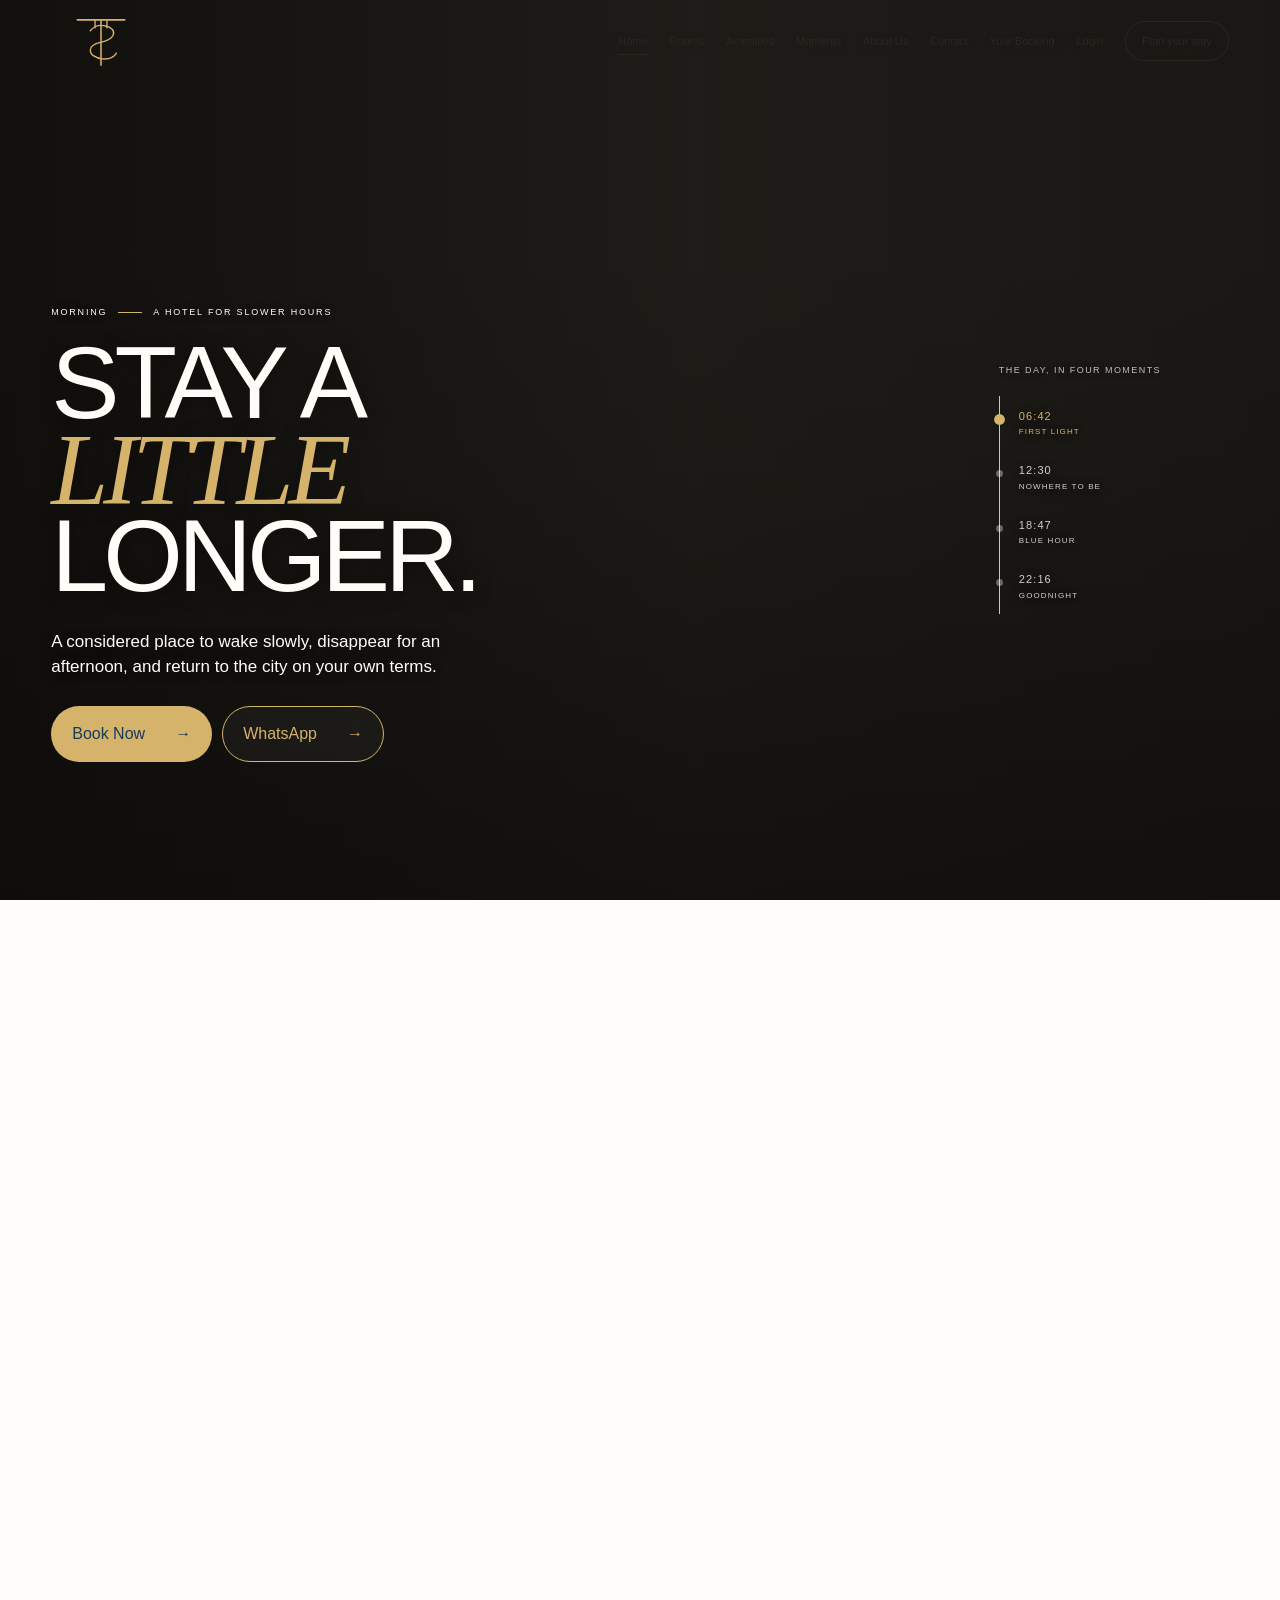
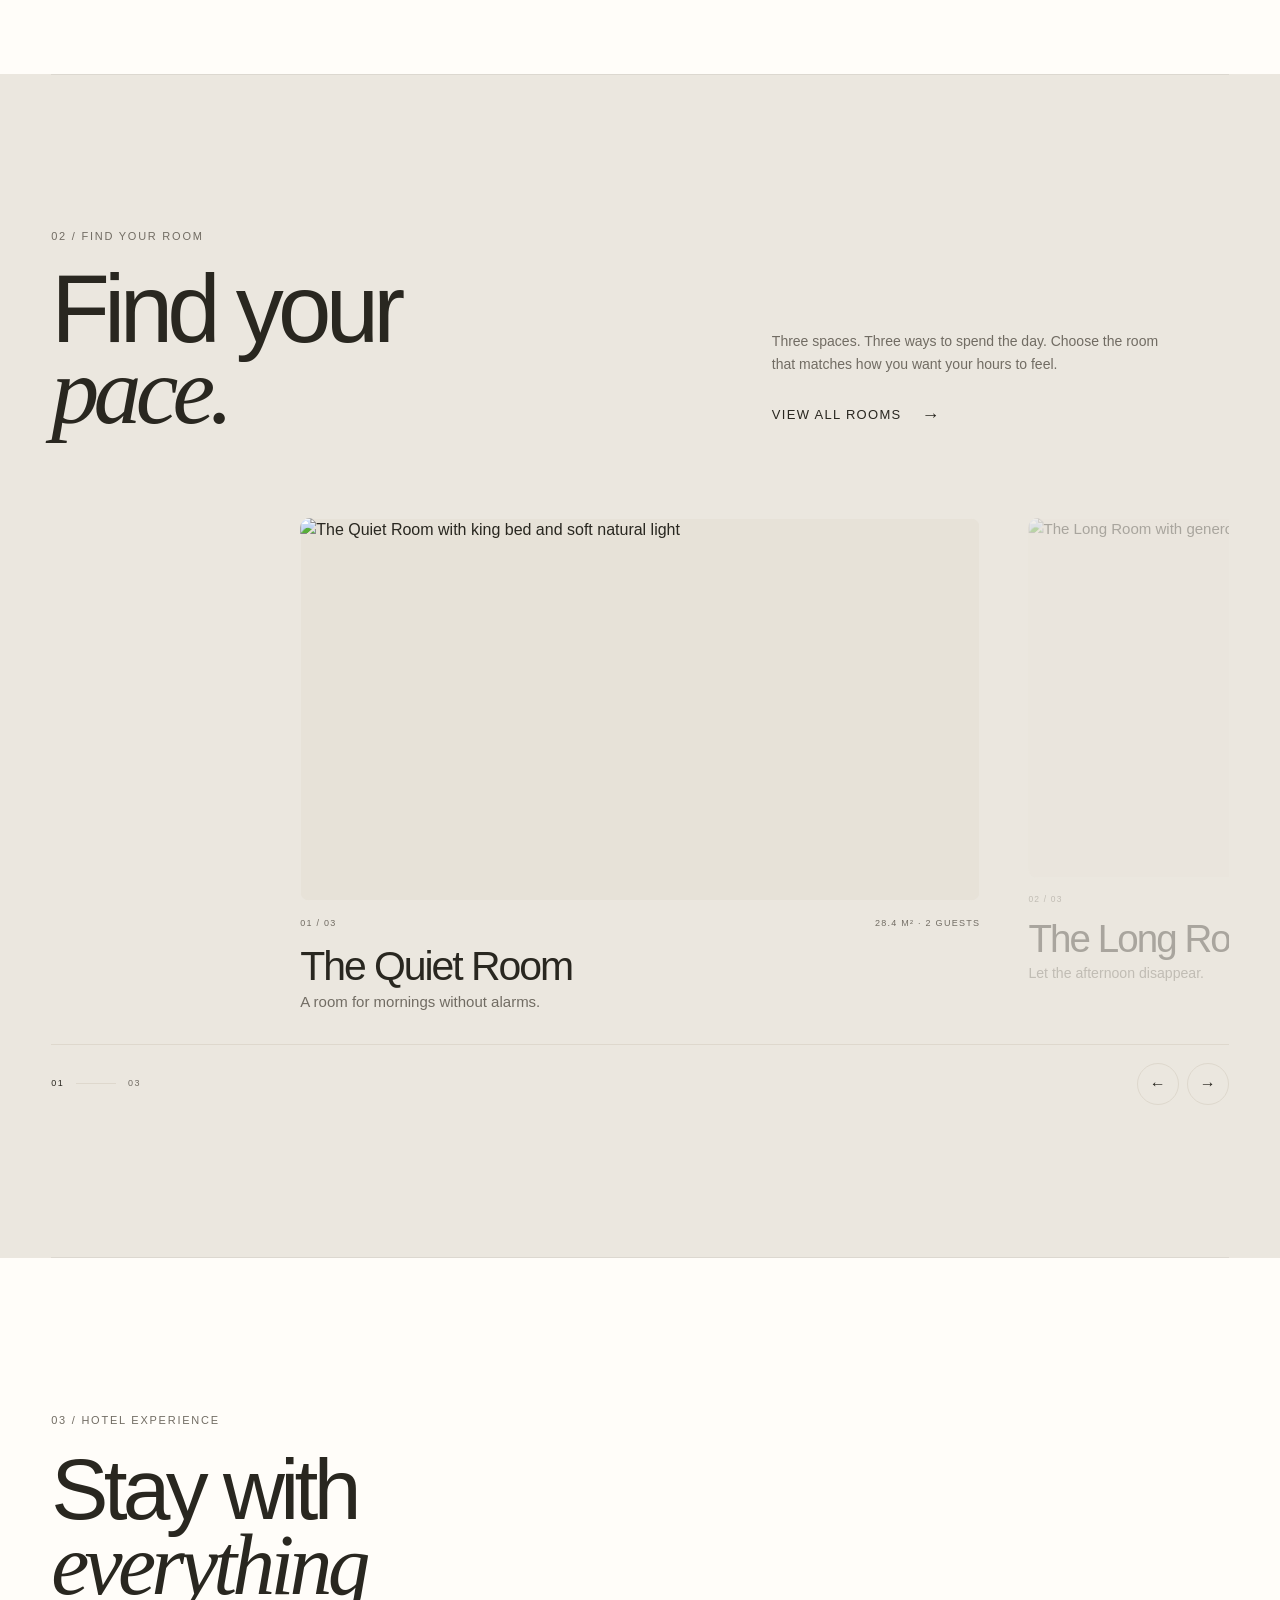
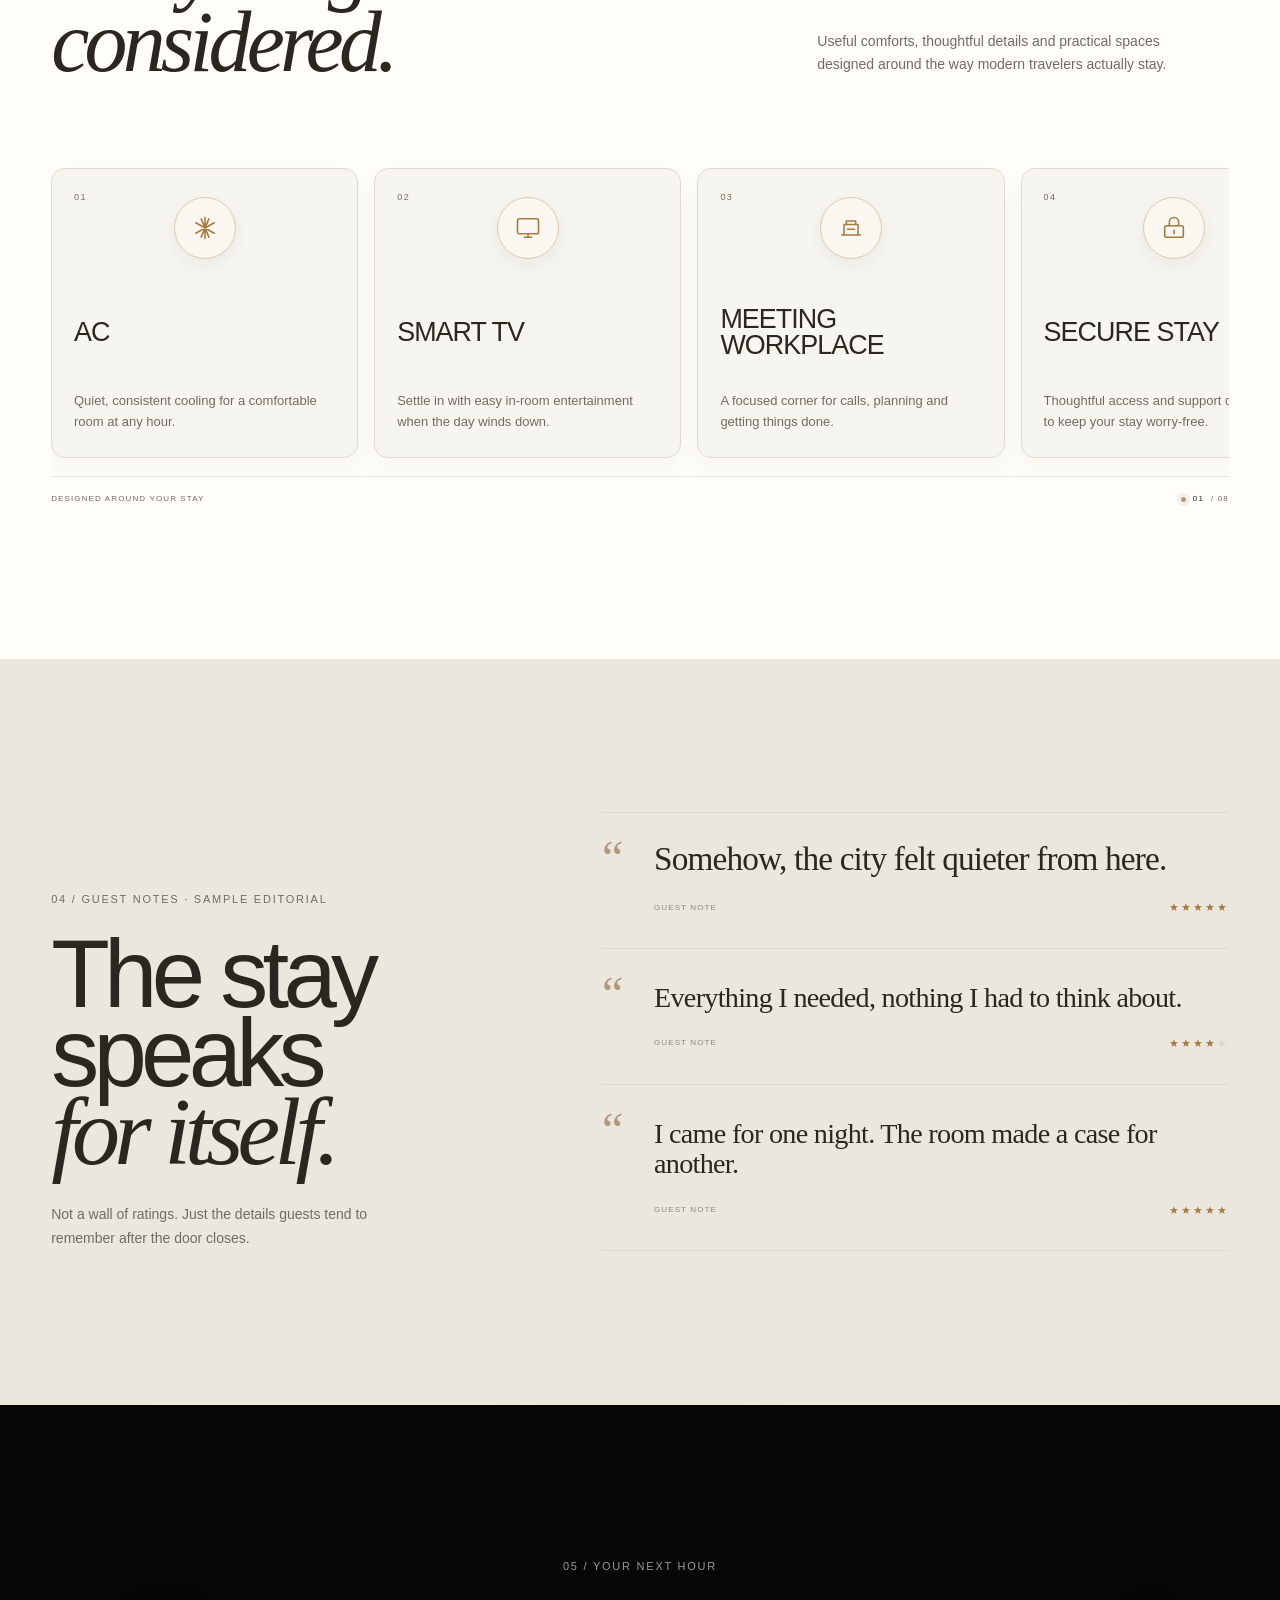
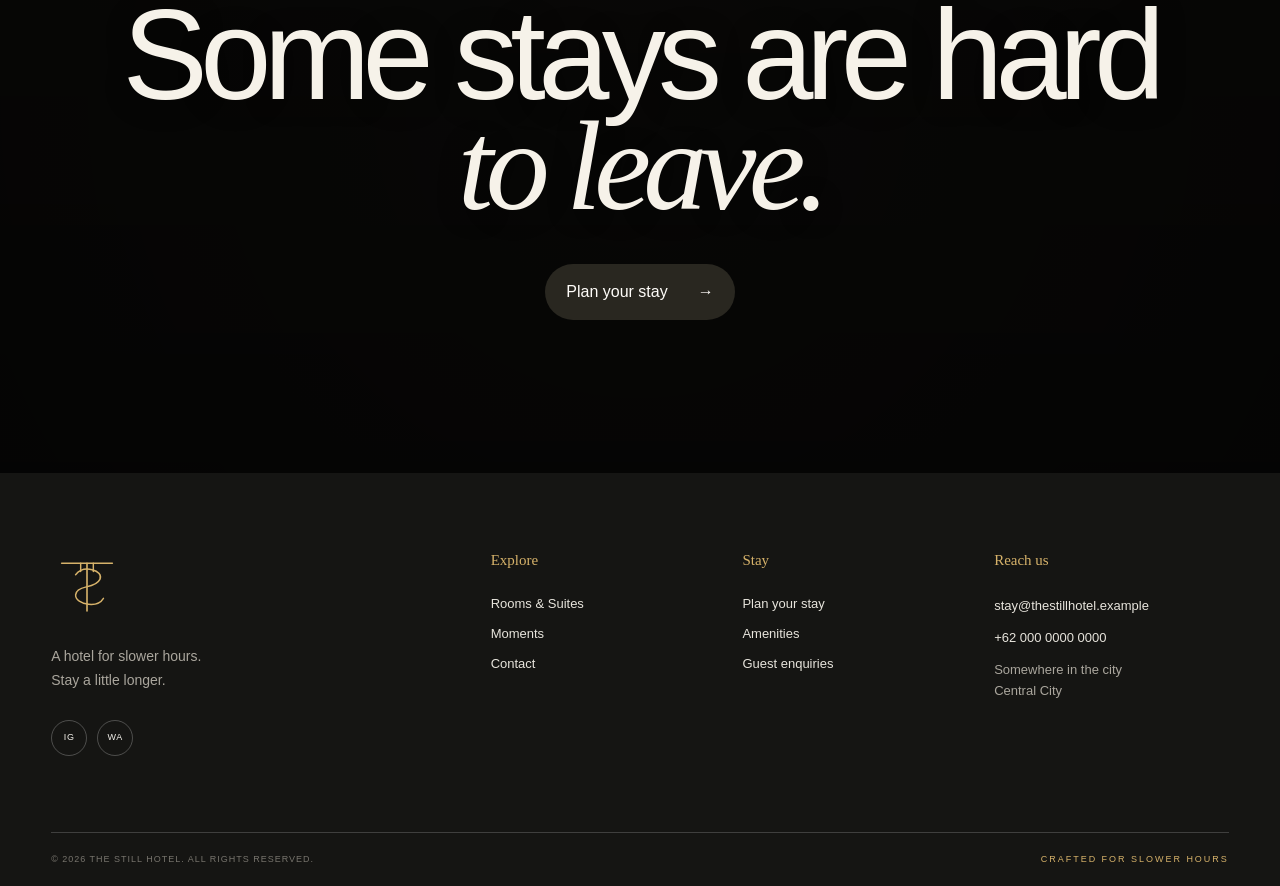
==== commit 6054f516: "Load navigation and motion as dedicated modules" ====
--- a/index.html
+++ b/index.html
@@ -525,6 +525,8 @@
 <script src="js/contact-config.js" defer></script>
 <script src="js/hero-config.js" defer></script>
 <script src="js/booking-flow.js" defer></script>
+<script src="js/navigation.js" defer></script>
+<script src="js/motion.js" defer></script>
 <script src="js/main.js" defer></script>
 </body>
 </html>
--- a/css/style.css
+++ b/css/style.css
@@ -1094,7 +1094,7 @@
   transition:transform 1.05s var(--ease),filter 1.05s ease;
 }
 .story-pane-1{
-  --panel-base:18px;
+  --panel-base:0px;
   left:0;
   background-position:left center;
   transform:translate3d(0,calc(var(--panel-base) + var(--panel-parallax)),0);
@@ -1106,19 +1106,19 @@
   transform:translate3d(0,calc(var(--panel-base) + var(--panel-parallax)),0);
 }
 .story-pane-3{
-  --panel-base:30px;
+  --panel-base:0px;
   left:calc(2 * ((100% - 32px) / 5 + 8px));
   background-position:50% center;
   transform:translate3d(0,calc(var(--panel-base) + var(--panel-parallax)),0);
 }
 .story-pane-4{
-  --panel-base:9px;
+  --panel-base:0px;
   left:calc(3 * ((100% - 32px) / 5 + 8px));
   background-position:75% center;
   transform:translate3d(0,calc(var(--panel-base) + var(--panel-parallax)),0);
 }
 .story-pane-5{
-  --panel-base:24px;
+  --panel-base:0px;
   right:0;
   background-position:right center;
   transform:translate3d(0,calc(var(--panel-base) + var(--panel-parallax)),0);
@@ -1946,11 +1946,11 @@
   }
   .story-triptych{aspect-ratio:5/3}
   .story-pane{width:calc((100% - 24px) / 5);height:82%}
-  .story-pane-1{--panel-base:12px}
+  .story-pane-1{--panel-base:0px}
   .story-pane-2{--panel-base:0px;left:calc((100% - 24px) / 5 + 6px)}
-  .story-pane-3{--panel-base:18px;left:calc(2 * ((100% - 24px) / 5 + 6px))}
-  .story-pane-4{--panel-base:5px;left:calc(3 * ((100% - 24px) / 5 + 6px))}
-  .story-pane-5{--panel-base:14px}
+  .story-pane-3{--panel-base:0px;left:calc(2 * ((100% - 24px) / 5 + 6px))}
+  .story-pane-4{--panel-base:0px;left:calc(3 * ((100% - 24px) / 5 + 6px))}
+  .story-pane-5{--panel-base:0px}
   .story-quote{
     display:none;
   }
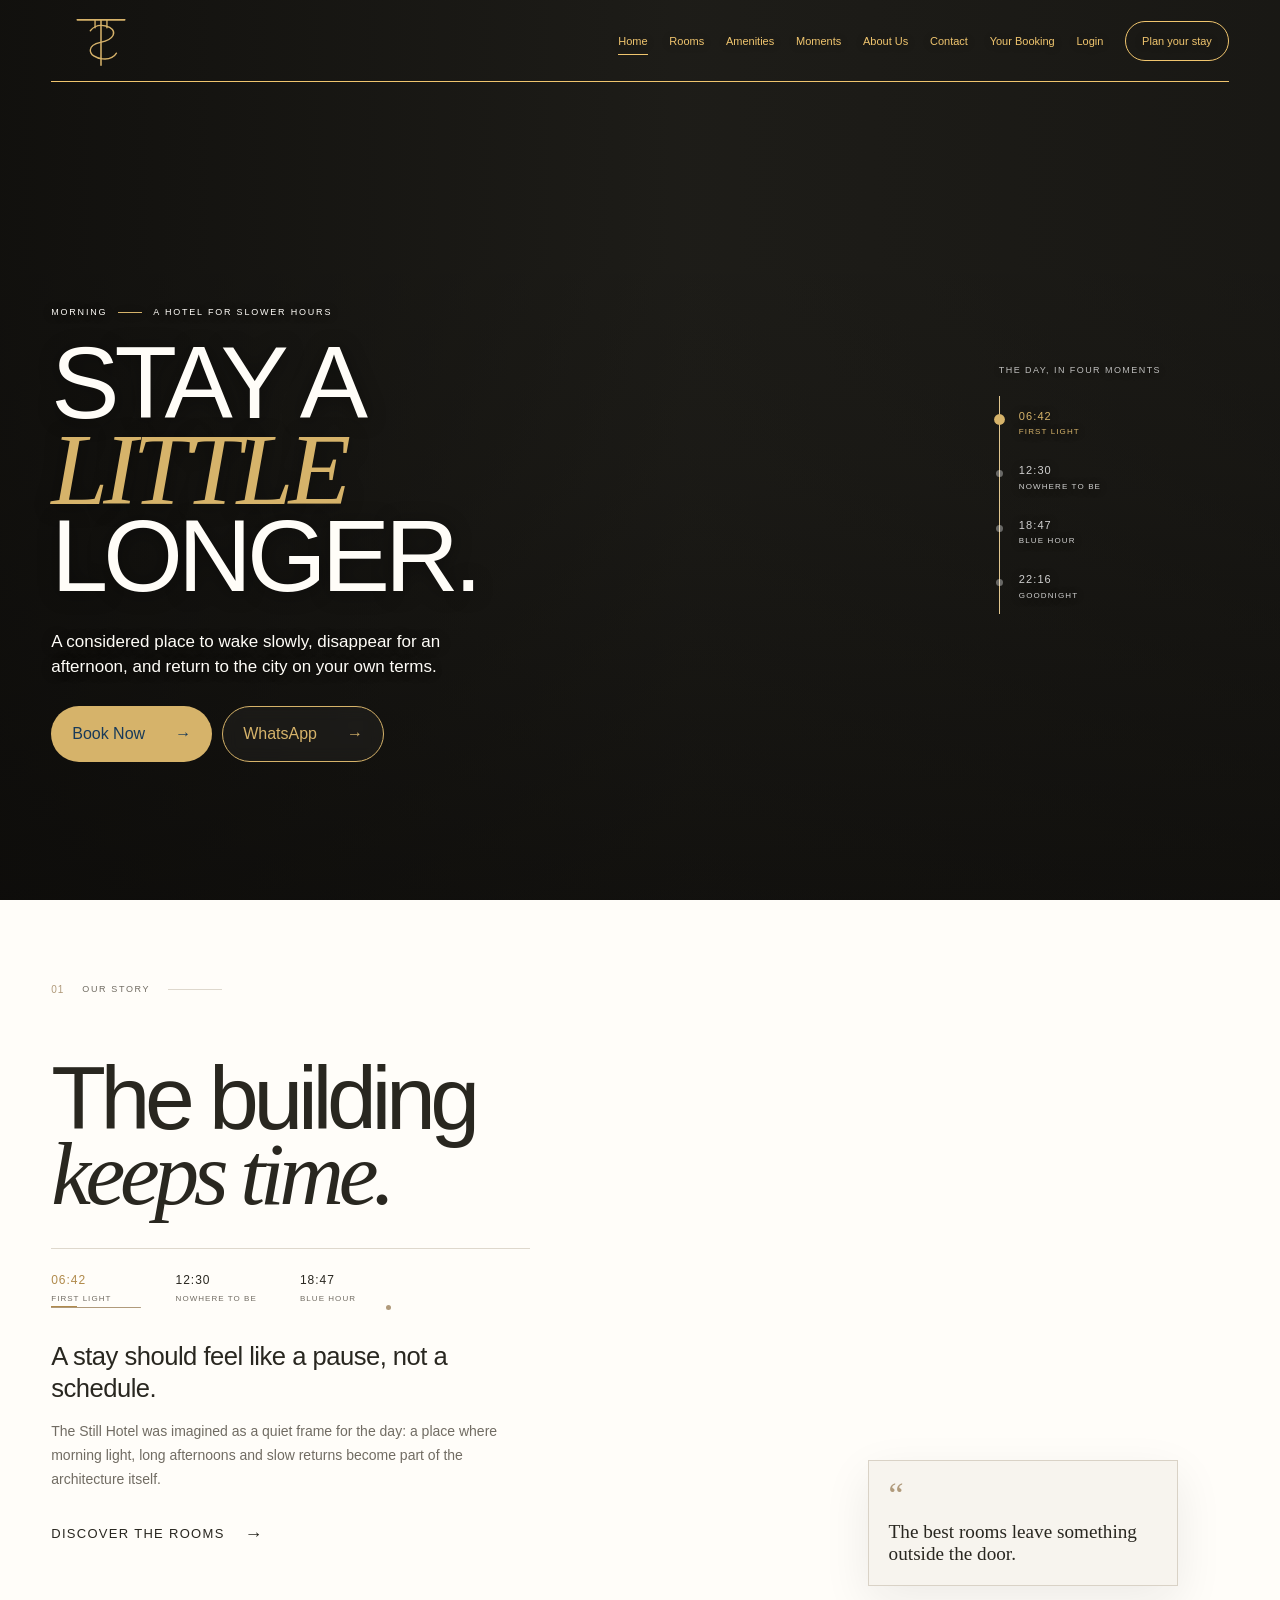
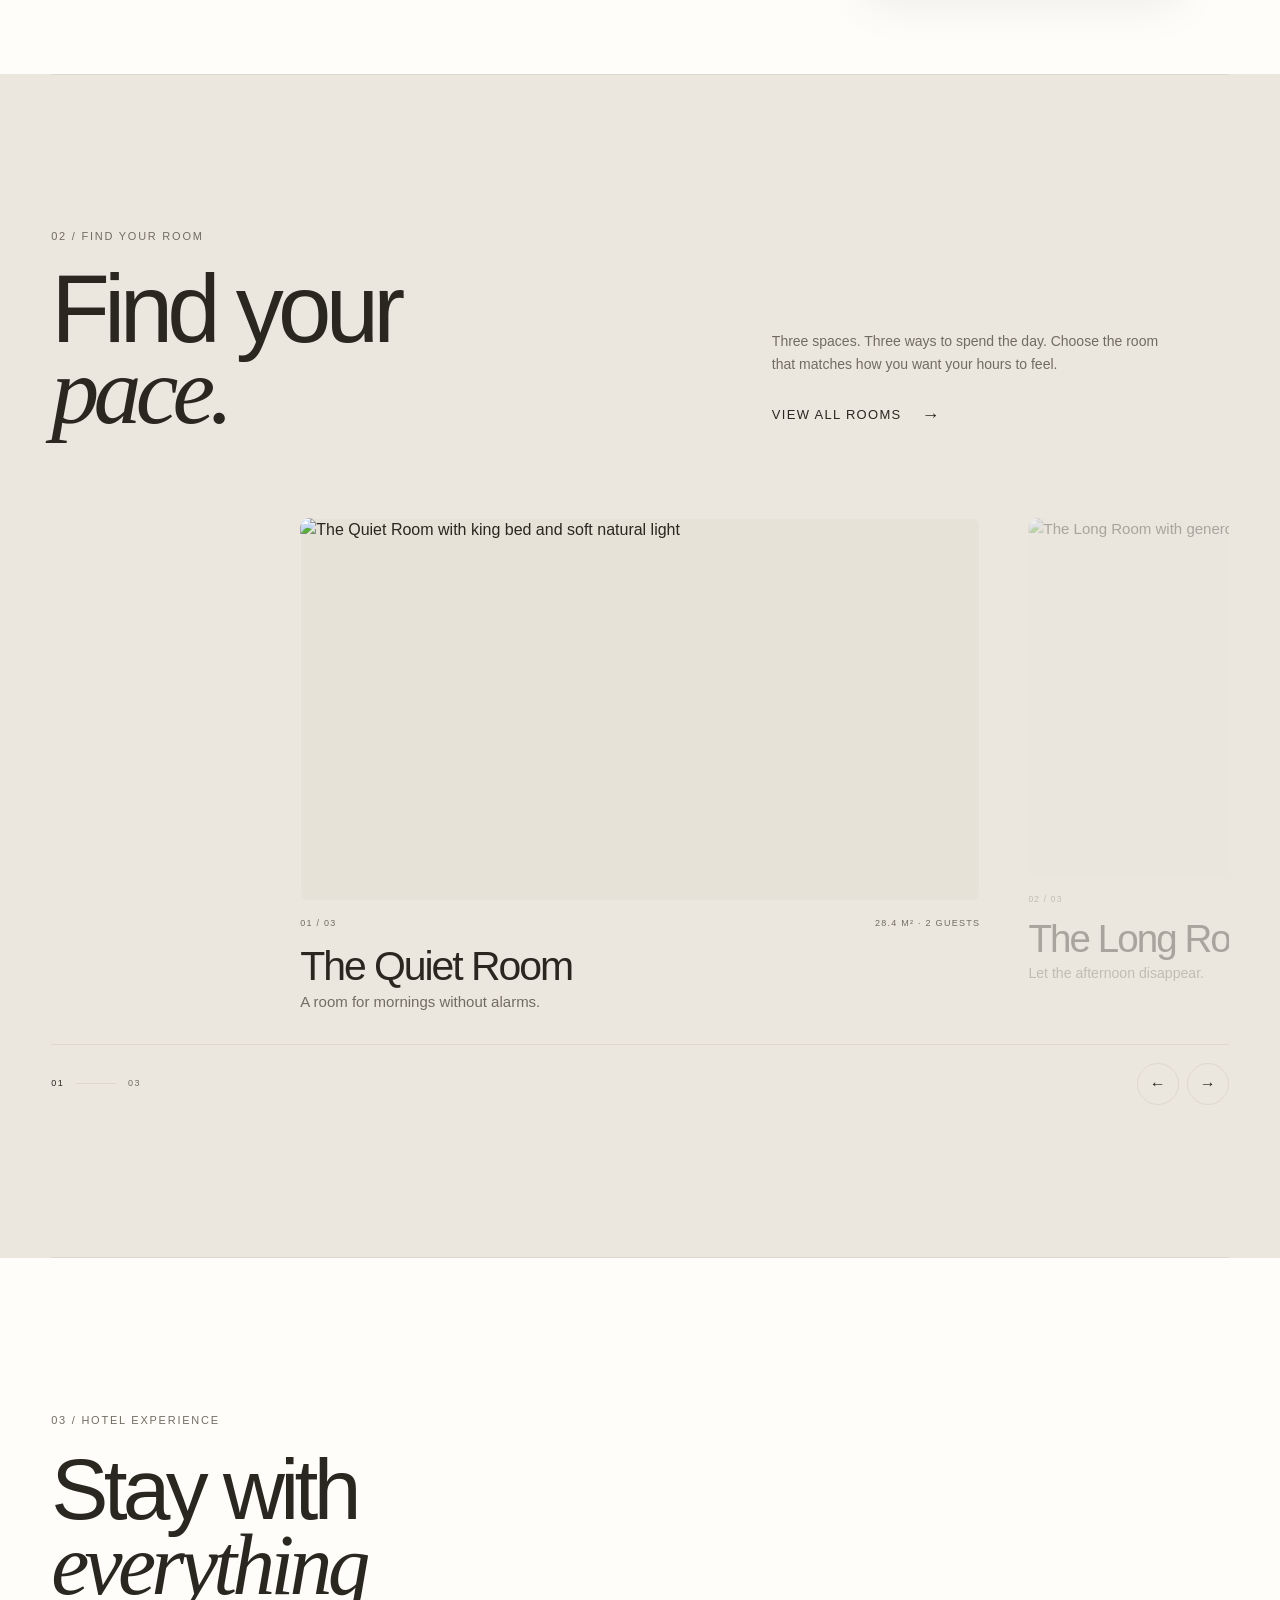
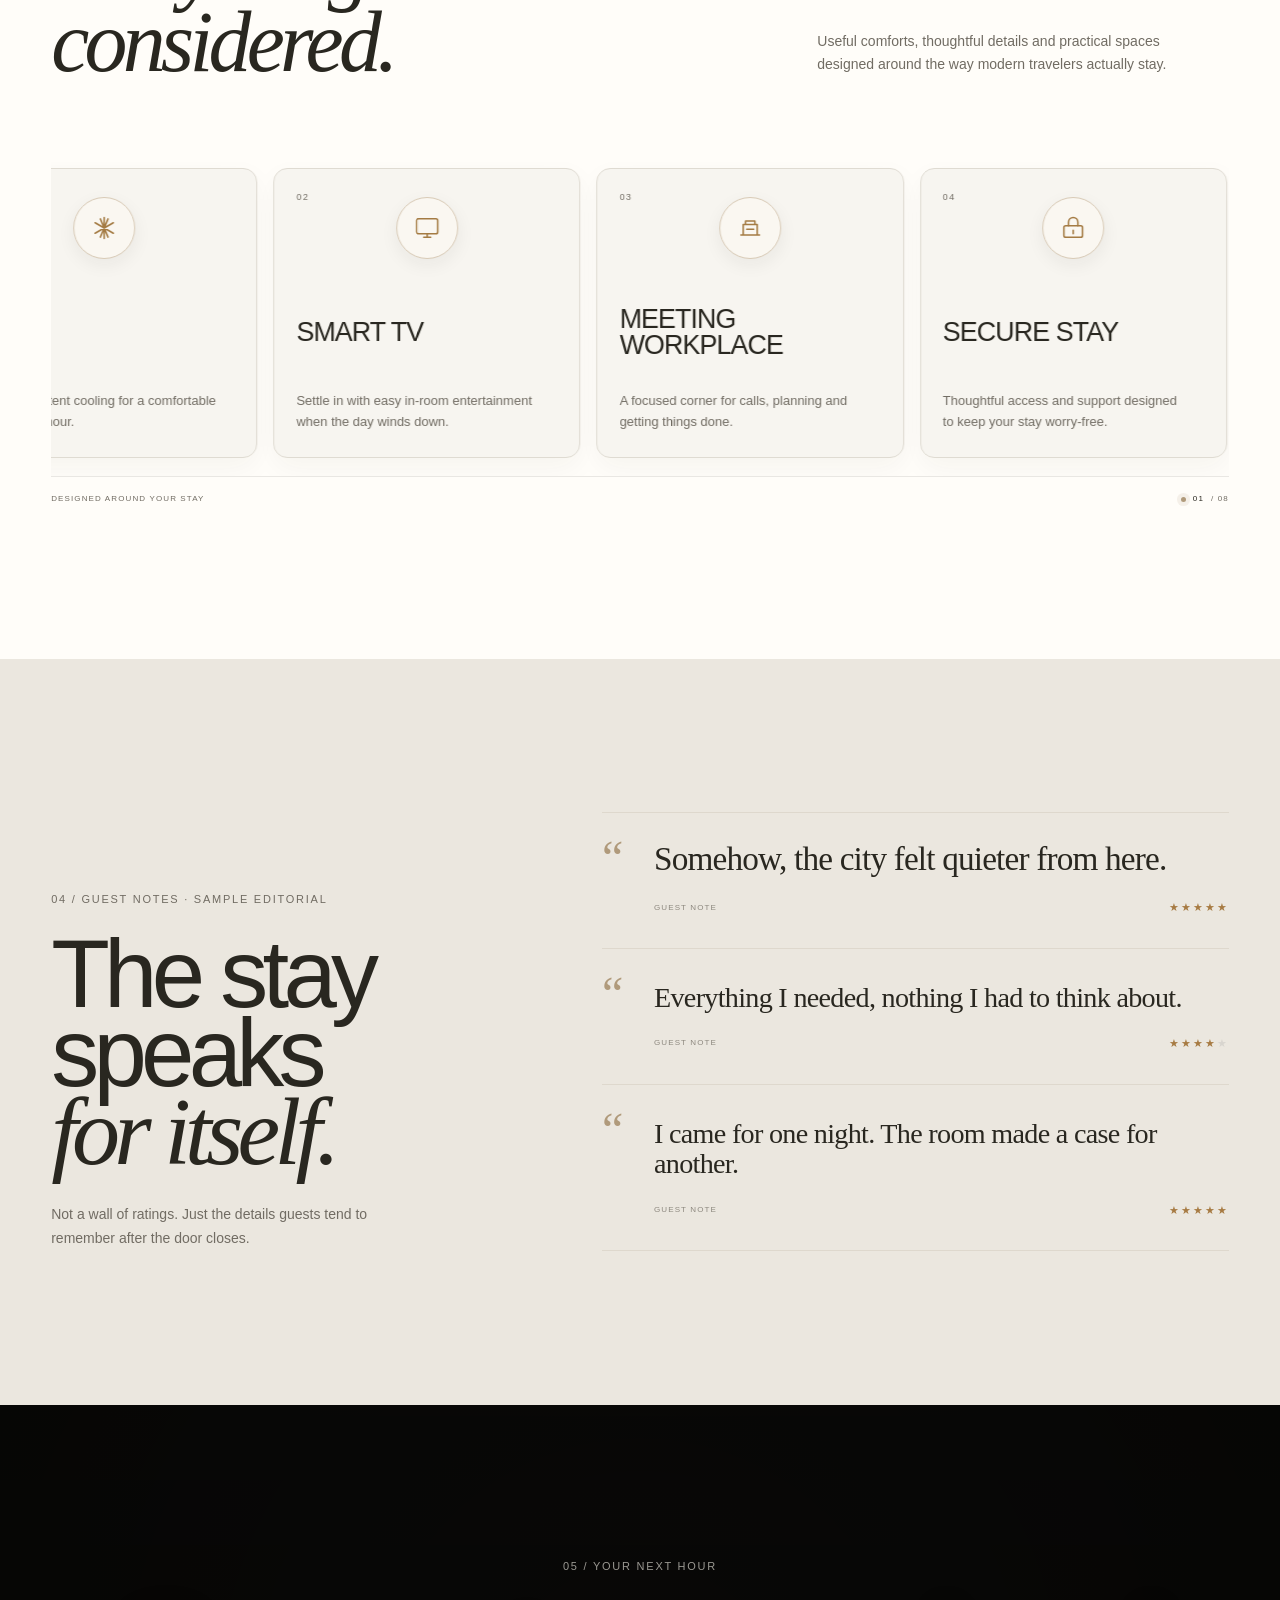
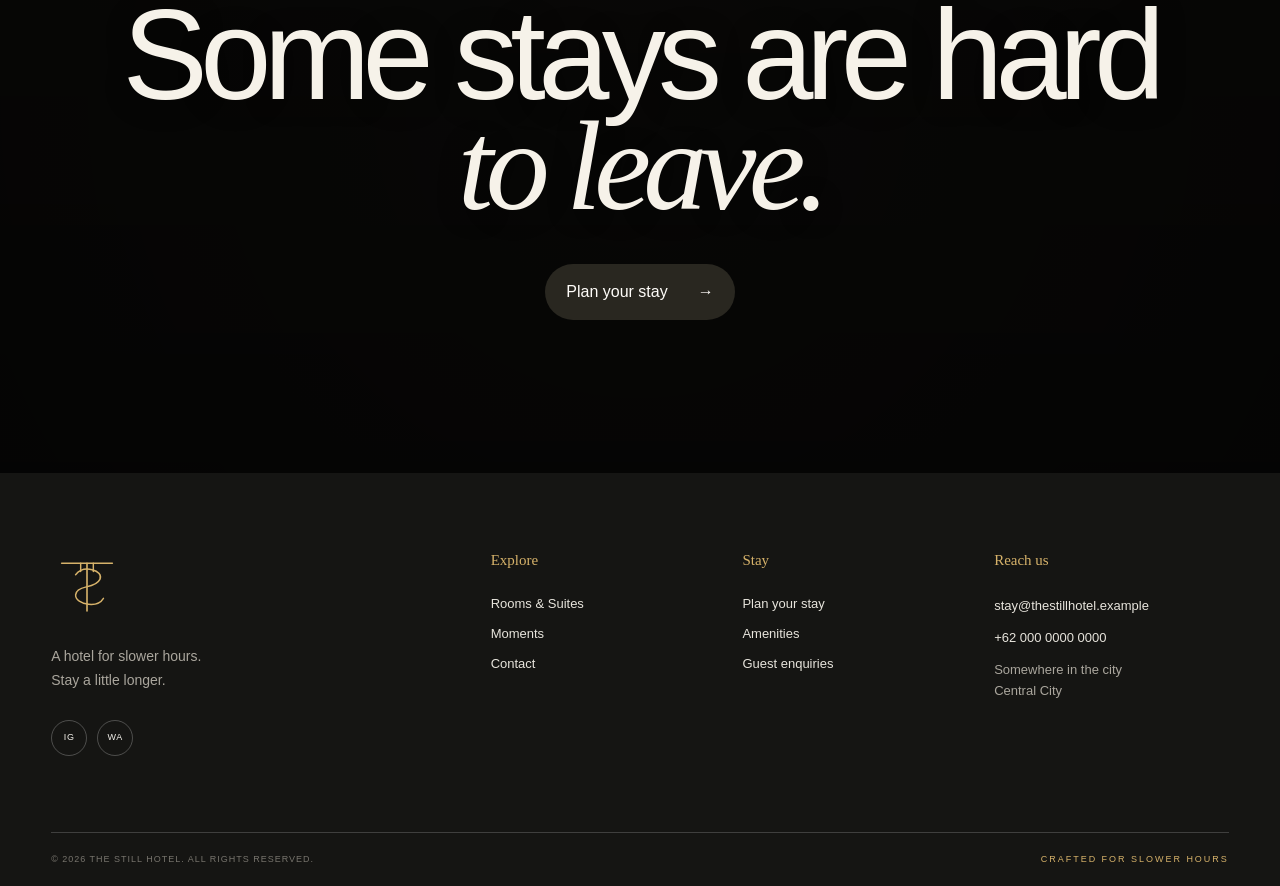
==== commit 6fe6d41c: "Load modular CSS stack in original cascade order" ====
--- a/index.html
+++ b/index.html
@@ -25,7 +25,20 @@
         imagesizes="100vw"
         fetchpriority="high">
     <link rel="icon" href="assets/logo-still.svg" type="image/svg+xml">
-<link rel="stylesheet" href="css/style.css">
+<link rel="stylesheet" href="css/01-core.css">
+<link rel="stylesheet" href="css/02-home.css">
+<link rel="stylesheet" href="css/03-story-responsive.css">
+<link rel="stylesheet" href="css/04-rooms.css">
+<link rel="stylesheet" href="css/05-gallery.css">
+<link rel="stylesheet" href="css/06-amenities.css">
+<link rel="stylesheet" href="css/07-about.css">
+<link rel="stylesheet" href="css/08-about-login-shared.css">
+<link rel="stylesheet" href="css/09-global-contact.css">
+<link rel="stylesheet" href="css/10-login.css">
+<link rel="stylesheet" href="css/11-booking.css">
+<link rel="stylesheet" href="css/12-your-booking.css">
+<link rel="stylesheet" href="css/13-admin-bookings.css">
+<link rel="stylesheet" href="css/14-motion.css">
   <script type="application/ld+json">
   {
     "@context":"https://schema.org",
--- a/css/01-core.css
+++ b/css/01-core.css
@@ -0,0 +1,195 @@
+/* =========================================================
+   THE STILL HOTEL / CORE TOKENS, RESET, SHARED PRIMITIVES, HEADER FOUNDATION
+   Source module extracted from the original css/style.css.
+   Cascade order is preserved by loading modules in numeric order.
+   ========================================================= */
+
+:root{--paper:#f7f4ed;--white:#fffdf9;--ink:#292720;--muted:#716c63;--line:#ded8cd;--accent:#b09a7b;--accent-soft:#d8c7ad;--olive:#727668;--max:1440px;--pad:clamp(20px,4vw,64px);--ease:cubic-bezier(.2,.7,.2,1)}
+*{box-sizing:border-box;-webkit-tap-highlight-color:transparent}html{scroll-behavior:smooth;overflow-x:hidden}body{margin:0;overflow-x:hidden;max-width:100%;background:var(--paper);color:var(--ink);font-family:"Helvetica Neue",Arial,sans-serif;font-size:16px;line-height:1.5}body.no-scroll{overflow:hidden}img{display:block;width:100%;height:100%;object-fit:cover}a{color:inherit;text-decoration:none}button,input,select{font:inherit}button{cursor:pointer}.page-wrap{width:min(100% - 2*var(--pad),var(--max));margin-inline:auto}.section{padding-block:clamp(90px,12vw,180px)}.eyebrow{margin:0 0 24px;font-size:11px;letter-spacing:.16em;text-transform:uppercase;color:var(--muted)}em{font-family:Georgia,"Times New Roman",serif;font-weight:400}
+.site-header{position:fixed;z-index:30;top:0;left:0;right:0;display:flex;align-items:center;justify-content:space-between;padding:26px var(--pad);transition:background .4s ease,color .4s ease,box-shadow .4s ease}.site-header.scrolled{background:rgba(247,244,238,.94);backdrop-filter:blur(14px);box-shadow:0 1px 0 rgba(0,0,0,.06)}.brand{display:inline-flex;align-items:center;justify-content:center;width:62px;height:62px;flex:0 0 62px;margin-left:42px;color:inherit}.brand-logo{display:block;width:60px;height:60px;object-fit:contain}.site-nav{display:flex;align-items:center;gap:32px;font-size:13px}.site-nav a{position:relative}.site-nav a:after{content:"";position:absolute;left:0;bottom:-6px;width:100%;height:1px;background:currentColor;transform:scaleX(0);transform-origin:right;transition:transform .35s var(--ease)}.site-nav a:hover:after,.site-nav a[aria-current="page"]:after{transform:scaleX(1);transform-origin:left}.nav-book{border:1px solid currentColor;border-radius:999px;padding:11px 16px;background:transparent;transition:background .35s ease,color .35s ease,border-color .35s ease,transform .3s var(--ease)}
+.signature-header:not(.scrolled) .nav-book{background:var(--header-theme);color:#292720;border-color:var(--header-theme);text-shadow:none}
+.signature-header.scrolled .nav-book{background:var(--ink);color:var(--white);border-color:var(--ink);text-shadow:none}
+
+.signature-header:not(.scrolled) .nav-book:hover{background:var(--header-secondary,#183a59);color:#fff;border-color:var(--header-secondary,#183a59);transform:translateY(-1px)}
+.signature-header.scrolled .nav-book:hover{background:var(--accent);color:var(--ink);border-color:var(--accent);transform:translateY(-1px)}.menu-toggle{display:none;position:relative;z-index:35;width:40px;height:40px;border:0;background:transparent;padding:8px;align-items:center;justify-content:center;color:inherit;cursor:pointer}.menu-icon{position:relative;width:24px;height:18px;display:block}.menu-icon i{position:absolute;left:0;width:24px;height:1px;background:currentColor;transform-origin:center;transition:transform .45s var(--ease),opacity .25s ease,background .8s ease}.menu-icon i:nth-child(1){top:1px}.menu-icon i:nth-child(2){top:8px}.menu-icon i:nth-child(3){top:15px}.menu-toggle[aria-expanded="true"] .menu-icon i:nth-child(1){transform:translateY(7px) rotate(45deg)}.menu-toggle[aria-expanded="true"] .menu-icon i:nth-child(2){opacity:0;transform:scaleX(0)}.menu-toggle[aria-expanded="true"] .menu-icon i:nth-child(3){transform:translateY(-7px) rotate(-45deg)}
+.hero{position:relative;min-height:100svh;display:grid;align-items:end;overflow:hidden;color:#fff}.hero-image{position:absolute;inset:0;background-position:center;background-size:cover;transform:scale(1.04)}.hero h1{font-size:clamp(70px,13vw,190px);line-height:.82;letter-spacing:-.06em;margin:0;font-weight:500}.hero h1 em{font-size:1.08em}.hero-actions{display:flex;gap:26px;align-items:center}.button{display:inline-flex;align-items:center;justify-content:space-between;gap:30px;padding:15px 20px;border:1px solid transparent;border-radius:999px;transition:transform .3s var(--ease),background .3s ease,color .3s ease}.button:hover{transform:translateY(-2px)}.button-light{background:var(--hero-button-bg);color:var(--hero-button-fg);transition:background .8s ease,color .8s ease,transform .3s var(--ease)}
+.button-light:hover{background:var(--hero-secondary);color:var(--hero-fg)}.button-dark{background:var(--ink);color:var(--white)}.button-full{width:100%}.text-link{display:inline-flex;gap:20px;align-items:center;padding:0;border:0;background:transparent;font-size:13px;text-transform:uppercase;letter-spacing:.1em}.text-link span{font-size:18px}.intro-copy{max-width:540px;font-size:clamp(19px,2.1vw,28px);line-height:1.32}.moment{padding-block:clamp(90px,14vw,200px)}.moment-copy p:not(.eyebrow){color:var(--muted);font-size:18px;max-width:430px;margin-bottom:34px}.image-frame{position:relative;overflow:hidden;background:#ddd7cb}.image-frame img{transition:transform 1.1s var(--ease)}.image-frame:hover img{transform:scale(1.035)}.image-tall{aspect-ratio:3/4;max-width:620px;margin-left:auto}.image-wide{aspect-ratio:16/10}.image-caption{position:absolute;left:18px;bottom:18px;color:#fff;font-size:10px;letter-spacing:.12em;text-transform:uppercase;text-shadow:0 2px 14px rgba(0,0,0,.45)}.stat-grid{display:grid;grid-template-columns:repeat(4,1fr);border-top:1px solid var(--line);border-bottom:1px solid var(--line)}.stat-grid div{padding:30px 20px 30px 0;border-right:1px solid var(--line)}.stat-grid div+div{padding-left:20px}.stat-grid div:last-child{border-right:0}.stat-grid strong{display:block;font-size:clamp(34px,5vw,64px);font-weight:400;letter-spacing:-.04em}.stat-grid span{font-size:11px;text-transform:uppercase;letter-spacing:.12em;color:var(--muted)}.closing-copy .eyebrow{color:#9f9a90}
+.page-hero{padding-top:180px;padding-bottom:90px;background:#fff}.narrow-hero{max-width:1060px;margin-inline:auto}.narrow-hero h1{font-size:clamp(62px,9vw,130px);line-height:.9;letter-spacing:-.055em;font-weight:500;margin:0 0 38px}.narrow-hero>p:last-child{max-width:620px;font-size:19px;color:var(--muted)}.room-entry.room-entry-reverse .room-image{order:2}.room-image{aspect-ratio:4/3;overflow:hidden}.room-details>p:not(.eyebrow){color:var(--muted);font-size:17px;max-width:430px}.room-specs{display:flex;flex-wrap:wrap;gap:8px 18px;margin:28px 0 34px}.room-specs span{font-size:10px;text-transform:uppercase;letter-spacing:.1em;color:var(--muted)}.room-book{margin-top:10px}.amenities{background:var(--paper)}.section-heading h2{font-size:clamp(50px,7vw,92px);line-height:.9;letter-spacing:-.05em;font-weight:500;margin:0 0 80px}.amenity-grid{display:grid;grid-template-columns:repeat(3,1fr);border-top:1px solid var(--line)}.amenity-grid>div{padding:28px 32px 30px 0;border-bottom:1px solid var(--line)}.amenity-grid>div:nth-child(3n+2),.amenity-grid>div:nth-child(3n+3){padding-left:32px;border-left:1px solid var(--line)}.amenity-grid strong{font-size:10px;letter-spacing:.12em;color:var(--muted)}.amenity-grid h3{font-size:26px;font-weight:400;margin:20px 0 6px}.amenity-grid p{color:var(--muted);margin:0}.price-box{border:1px solid var(--line);padding:clamp(30px,5vw,70px);max-width:900px}.price-box h2{font-size:clamp(44px,6vw,76px);margin:0 0 18px;font-weight:500;letter-spacing:-.04em}.price-box p:last-child{color:var(--muted)}
+.gallery-section{background:#fff}.gallery-item{grid-column:span 4;margin:0;cursor:zoom-in}.gallery-item img{aspect-ratio:4/3;transition:transform .7s var(--ease)}.gallery-item:hover img{transform:scale(1.02)}.gallery-item figcaption{padding-top:11px;font-size:10px;letter-spacing:.11em;text-transform:uppercase;color:var(--muted)}
+.contact-grid>.page-wrap{display:grid;grid-template-columns:1fr 1fr;gap:1px;background:var(--line)}.contact-card{background:#fff;padding:clamp(34px,6vw,90px);min-height:500px}.contact-card h2{font-size:clamp(32px,4vw,58px);line-height:.98;letter-spacing:-.045em;font-weight:500;margin:0 0 42px;word-break:break-word}.contact-card+.contact-card{display:flex;flex-direction:column}.contact-card .text-link{margin-top:24px}.location-card p:not(.eyebrow){color:var(--muted);font-size:18px}.contact-cta{background:#eae7df}.contact-cta h2{font-size:clamp(60px,10vw,135px);line-height:.88;letter-spacing:-.055em;font-weight:500;margin:0 0 50px}
+.site-footer{
+  background:#151513;
+  color:#f5f3ed;
+  padding-top:76px;
+}
+.footer-main{
+  display:grid;
+  grid-template-columns:2fr 1fr 1fr 1.25fr;
+  gap:clamp(30px,5vw,88px);
+  padding-bottom:76px;
+}
+.footer-brand-col{
+  min-width:0;
+}
+.footer-logo{
+  width:72px;
+  height:72px;
+  display:flex;
+  align-items:center;
+  justify-content:center;
+  margin-bottom:24px;
+}
+.footer-logo img{
+  width:66px;
+  height:66px;
+  object-fit:contain;
+}
+.footer-motto{
+  margin:0;
+  max-width:270px;
+  color:#aaa69d;
+  font-size:14px;
+  line-height:1.65;
+}
+.footer-socials{
+  display:flex;
+  gap:10px;
+  margin-top:28px;
+}
+.footer-socials a,
+.footer-socials .footer-social-placeholder{
+  width:36px;
+  height:36px;
+  display:grid;
+  place-items:center;
+  border:1px solid rgba(255,255,255,.24);
+  border-radius:50%;
+  color:#f5f3ed;
+  font-size:9px;
+  letter-spacing:.08em;
+  text-transform:uppercase;
+  transition:color .3s ease,border-color .3s ease,transform .3s var(--ease);
+}
+.footer-socials .footer-social-placeholder{
+  cursor:default;
+}
+.footer-socials a:hover{
+  color:var(--accent);
+  border-color:var(--accent);
+  transform:translateY(-2px);
+}
+.footer-column{
+  display:flex;
+  flex-direction:column;
+  align-items:flex-start;
+  gap:10px;
+}
+.footer-label{
+  margin-bottom:12px;
+  color:#d6b26a;
+  font-family:Georgia,"Times New Roman",serif;
+  font-size:15px;
+  font-weight:400;
+}
+.footer-column a,
+.footer-action{
+  padding:0;
+  border:0;
+  background:transparent;
+  color:#e7e4dc;
+  font-size:13px;
+  line-height:1.55;
+  text-align:left;
+  transition:color .25s ease;
+}
+.footer-column a:hover,
+.footer-action:hover{
+  color:var(--accent);
+}
+.footer-reach{
+  gap:12px;
+}
+.footer-reach p{
+  margin:0;
+  color:#aaa69d;
+  font-size:13px;
+  line-height:1.6;
+}
+.footer-bottom{
+  display:flex;
+  justify-content:space-between;
+  align-items:center;
+  gap:30px;
+  border-top:1px solid rgba(255,255,255,.18);
+  padding-block:20px;
+  color:#77746d;
+  font-size:9px;
+  letter-spacing:.11em;
+  text-transform:uppercase;
+}
+.footer-bottom span:last-child{
+  color:#d6b26a;
+  letter-spacing:.22em;
+}
+
+@media(max-width:899px){
+  .footer-main{
+    grid-template-columns:1fr 1fr;
+    row-gap:52px;
+  }
+}
+@media(max-width:599px){
+  .site-footer{
+    padding-top:54px;
+  }
+  .footer-main{
+    grid-template-columns:1fr 1fr;
+    gap:38px 24px;
+    padding-bottom:48px;
+  }
+  .footer-brand-col{
+    grid-column:1 / -1;
+  }
+  .footer-logo{
+    width:58px;
+    height:58px;
+    margin-bottom:18px;
+  }
+  .footer-logo img{
+    width:52px;
+    height:52px;
+  }
+  .footer-motto{
+    font-size:13px;
+    max-width:240px;
+  }
+  .footer-socials{
+    margin-top:20px;
+  }
+  .footer-socials a{
+    width:32px;
+    height:32px;
+  }
+  .footer-label{
+    font-size:14px;
+    margin-bottom:8px;
+  }
+  .footer-column a,
+  .footer-action,
+  .footer-reach p{
+    font-size:12px;
+  }
+  .footer-bottom{
+    flex-direction:column;
+    align-items:flex-start;
+    gap:8px;
+    padding-block:16px;
+    font-size:8px;
+  }
+}.booking-drawer{position:fixed;inset:0;z-index:100;visibility:hidden;pointer-events:none}.booking-drawer.open{visibility:visible;pointer-events:auto}.booking-backdrop{position:absolute;inset:0;background:rgba(16,15,13,.48);opacity:0;transition:opacity .45s ease}.booking-panel{position:absolute;right:0;top:0;height:100%;width:min(620px,100%);background:#f7f4ed;padding:clamp(26px,5vw,60px);transform:translateX(102%);transition:transform .55s var(--ease);overflow:auto}.booking-drawer.open .booking-backdrop{opacity:1}.booking-drawer.open .booking-panel{transform:translateX(0)}.booking-head{display:flex;justify-content:space-between;align-items:flex-start}.close-button{width:42px;height:42px;border:1px solid var(--line);border-radius:50%;background:transparent;font-size:28px;line-height:1}.booking-panel h2{font-size:clamp(48px,7vw,80px);line-height:.9;letter-spacing:-.05em;font-weight:500;margin:50px 0}.booking-fields{display:grid;grid-template-columns:1fr 1fr;gap:16px}.booking-fields label{display:grid;gap:8px;font-size:10px;letter-spacing:.12em;text-transform:uppercase;color:var(--muted)}.booking-fields label:last-child{grid-column:span 2}.booking-fields input,.booking-fields select{width:100%;border:1px solid var(--line);background:#fff;padding:16px 14px;color:var(--ink);outline:none}.booking-summary{display:flex;justify-content:space-between;align-items:center;border-block:1px solid var(--line);padding:22px 0;margin:30px 0;color:var(--muted);font-size:13px}.booking-summary strong{color:var(--ink);font-weight:400}.micro-copy{font-size:11px;color:var(--muted);text-align:center;margin:18px 0 0}.lightbox{position:fixed;inset:0;z-index:120;display:grid;place-items:center;padding:40px;background:rgba(10,10,9,.93);visibility:hidden;opacity:0;transition:opacity .3s ease,visibility .3s ease}.lightbox.open{visibility:visible;opacity:1}.lightbox img{width:auto;height:auto;max-width:min(92vw,1500px);max-height:84vh;object-fit:contain}.lightbox p{color:#fff;margin:16px 0 0;font-size:11px;letter-spacing:.12em;text-transform:uppercase}.lightbox-close{position:absolute;right:30px;top:30px;color:#fff;border-color:rgba(255,255,255,.25)}
+.reveal{opacity:0;transform:translateY(28px);transition:opacity .9s ease,transform .9s var(--ease)}.reveal.is-visible{opacity:1;transform:none}@keyframes heroFade{0%,46%{opacity:1}52%,94%{opacity:0}100%{opacity:1}}@keyframes heroFadeB{0%,46%{opacity:0}52%,94%{opacity:1}100%{opacity:0}}
+@media(max-width:900px){.site-nav{position:absolute;top:72px;left:var(--pad);right:var(--pad);padding:20px;background:rgba(245,243,238,.98);border:1px solid var(--line);display:none;flex-direction:column;align-items:stretch;gap:18px}.site-nav.open{display:flex}.menu-toggle{display:flex}.hero h1{font-size:clamp(62px,18vw,140px)}.moment-grid-reverse .image-wide{order:-1}.image-tall{margin-left:0;max-width:none}.stat-grid{grid-template-columns:1fr 1fr}.stat-grid div:nth-child(2){border-right:0}.stat-grid div:nth-child(3){border-top:1px solid var(--line)}.room-entry .room-image,.room-entry.room-entry-reverse .room-image{order:1;grid-column:2}.amenity-grid{grid-template-columns:1fr 1fr}.amenity-grid>div:nth-child(3n+2),.amenity-grid>div:nth-child(3n+3){padding-left:0;border-left:0}.amenity-grid>div:nth-child(2n){padding-left:24px;border-left:1px solid var(--line)}.gallery-item,.gallery-item-large,.gallery-item-wide,.gallery-item-tall{grid-column:span 6;margin-top:0}.contact-grid>.page-wrap{grid-template-columns:1fr}.contact-card{min-height:420px}}
+@media(max-width:560px){:root{--pad:20px}.site-header{padding-block:20px}.signature-header{padding-block:14px}.brand{font-size:11px}.hero-actions{flex-direction:column;align-items:flex-start;gap:18px}.section{padding-block:80px}.stat-grid{grid-template-columns:1fr}.stat-grid div,.stat-grid div+div{padding:24px 0;border-right:0;border-top:1px solid var(--line)}.stat-grid div:first-child{border-top:0}.room-entry .room-image,.room-entry.room-entry-reverse .room-image,.room-entry .room-details,.room-entry.room-entry-reverse .room-details{grid-column:auto}.amenity-grid{grid-template-columns:1fr}.amenity-grid>div:nth-child(2n){padding-left:0;border-left:0}.gallery-item,.gallery-item-large,.gallery-item-wide,.gallery-item-tall{grid-column:span 12}.footer-bottom{flex-direction:column;gap:8px}.booking-fields{grid-template-columns:1fr}.booking-fields label:last-child{grid-column:auto}.booking-panel{padding:24px 20px}.booking-panel h2{margin:36px 0}.narrow-hero h1{font-size:clamp(54px,15vw,82px)}}
+@media(prefers-reduced-motion:reduce){html{scroll-behavior:auto}.reveal{opacity:1;transform:none;transition:none}.image-frame img,.gallery-item img{transition:none}}
+:focus-visible{outline:2px solid currentColor;outline-offset:4px}
+
--- a/css/02-home.css
+++ b/css/02-home.css
@@ -0,0 +1,701 @@
+/* =========================================================
+   THE STILL HOTEL / HOMEPAGE HERO AND SHARED HOME VISUAL SYSTEM
+   Source module extracted from the original css/style.css.
+   Cascade order is preserved by loading modules in numeric order.
+   ========================================================= */
+
+/* =========================================================
+   SIGNATURE HOMEPAGE / TIME AS INTERFACE
+   ========================================================= */
+.signature-header{
+  --header-theme:var(--ink);
+  --header-secondary:#183a59;
+  color:var(--header-theme);
+  overflow:visible;
+  padding:11px var(--pad);
+  transition:color .8s ease,background .4s ease,box-shadow .4s ease
+}
+.signature-header:after{content:"";position:absolute;left:var(--pad);right:var(--pad);bottom:0;height:1px;background:var(--header-theme);transform:scaleX(.12);transform-origin:center;opacity:0;transition:background .8s ease,transform .6s var(--ease),opacity .45s ease}
+.signature-header.hero-visible:not(.scrolled):after{animation:headerRuleIn 1.2s cubic-bezier(.2,.7,.2,1) .12s forwards}
+.signature-header:not(.hero-visible):after{transform:scaleX(.12);opacity:0}
+.signature-header.scrolled:after{background:rgba(41,39,32,.14)}
+.signature-header.scrolled{color:var(--ink)}
+.signature-header:not(.scrolled)[data-tone="morning"]{--header-theme:#f0c56e;--header-secondary:#183a59}
+.signature-header:not(.scrolled)[data-tone="afternoon"]{--header-theme:#e28a67;--header-secondary:#174f49}
+.signature-header:not(.scrolled)[data-tone="blue-hour"]{--header-theme:#e5c36e;--header-secondary:#263b69}
+.signature-header:not(.scrolled)[data-tone="night"]{--header-theme:#d99568;--header-secondary:#3f2547}
+.signature-header:not(.scrolled){
+  background:transparent;
+  backdrop-filter:none;
+  box-shadow:none;
+}
+.signature-header:not(.scrolled) .brand,
+.signature-header:not(.scrolled) .site-nav a,
+.signature-header:not(.scrolled) .menu-toggle{
+  color:var(--header-theme);
+  text-shadow:0 1px 9px rgba(0,0,0,.28);
+}
+.signature-header:not(.scrolled) .nav-book{
+  background:transparent;
+  color:var(--header-theme);
+  border-color:currentColor;
+}
+.signature-header:not(.scrolled) .nav-book:hover{
+  background:var(--header-theme);
+  color:var(--header-secondary);
+  border-color:var(--header-theme);
+}
+@keyframes headerRuleIn{from{transform:scaleX(.12);opacity:0}22%{opacity:1}to{transform:scaleX(1);opacity:1}}
+.signature-header .nav-book{border-color:currentColor}
+.signature-header .site-nav .nav-book:after{display:none}
+.signature-hero{position:relative;height:100dvh;min-height:100svh;overflow:hidden;background:#24231e;color:var(--hero-fg);--hero-theme:#d6b36a;--hero-secondary:#183a59;--hero-fg:#fffdf8;--hero-button-bg:#d6b36a;--hero-button-fg:#183a59}
+.signature-hero[data-tone="morning"]{--hero-theme:#d6b36a;--hero-secondary:#183a59;--hero-button-bg:#d6b36a;--hero-button-fg:#183a59}
+.signature-hero[data-tone="afternoon"]{--hero-theme:#d77b63;--hero-secondary:#174f49;--hero-button-bg:#d77b63;--hero-button-fg:#174f49}
+.signature-hero[data-tone="blue-hour"]{--hero-theme:#e6b15d;--hero-secondary:#263b69;--hero-button-bg:#e6b15d;--hero-button-fg:#263b69}
+.signature-hero[data-tone="night"]{--hero-theme:#c77a5a;--hero-secondary:#3f2547;--hero-button-bg:#c77a5a;--hero-button-fg:#3f2547}
+
+.hero-scenes,.hero-scene,.hero-wash,.hero-grain{position:absolute;inset:0}
+.hero-scene{opacity:0;filter:brightness(.72) saturate(.92);transform:scale(1.055);transition:opacity .9s ease,transform 3.6s linear,filter .9s ease}
+.hero-scene img{display:block;width:100%;height:100%;object-fit:cover;object-position:center;user-select:none;-webkit-user-drag:none}
+.hero-scene.is-active{opacity:1;transform:scale(1)}
+.hero-wash{background:linear-gradient(90deg,rgba(12,11,9,.78),rgba(12,11,9,.28) 54%,rgba(12,11,9,.46)),linear-gradient(0deg,rgba(12,11,9,.64),rgba(12,11,9,.14) 48%,transparent 72%)}
+.signature-hero-inner{position:relative;z-index:2;height:100%;min-height:100svh;padding-top:30px;padding-bottom:30px;display:grid;grid-template-rows:1fr auto}
+.signature-headline{align-self:center;max-width:760px;padding:3vh 0 4vh;transform:translateY(6vh)}
+.hero-overline{display:flex;align-items:center;gap:11px;margin:0 0 20px;font-size:9px;letter-spacing:.2em;text-transform:uppercase;color:#fffdf8;text-shadow:0 1px 10px rgba(0,0,0,.4);transition:color .8s ease}
+.hero-overline i{width:24px;height:1px;background:var(--hero-theme);box-shadow:0 1px 8px rgba(0,0,0,.3);transition:background .8s ease}
+.signature-headline h1{font-size:clamp(58px,8vw,122px);line-height:.86;letter-spacing:-.048em;font-weight:400;margin:0;color:#fffdf8;text-shadow:0 2px 20px rgba(0,0,0,.42);transition:color .8s ease}
+.signature-headline h1 em{font-family:Georgia,"Times New Roman",serif;font-weight:400;font-style:italic;color:var(--hero-theme);transition:color .8s ease}
+.hero-lede{max-width:410px;font-size:clamp(15px,1.25vw,18px);line-height:1.5;color:var(--hero-fg);text-shadow:0 1px 12px rgba(0,0,0,.34);margin:32px 0 28px;transition:color .8s ease}
+.hero-cta-row{display:flex;align-items:center;gap:10px;flex-wrap:wrap}
+.button-outline-light{border-color:var(--hero-theme);color:var(--hero-theme);background:rgba(255,255,255,.04);backdrop-filter:blur(8px);transition:border-color .8s ease,color .8s ease,background .3s ease,transform .3s var(--ease)}
+.button-outline-light:hover{border-color:var(--hero-secondary);color:var(--hero-secondary);background:var(--hero-theme)}
+.time-rail{position:absolute;z-index:3;right:0;top:50%;transform:translateY(-42%);width:220px}
+.time-rail>p{font-size:9px;letter-spacing:.16em;margin:0 0 18px;color:rgba(255,255,255,.72);text-shadow:0 1px 10px rgba(0,0,0,.24);transition:color .8s ease}
+.time-track{border-left:1px solid color-mix(in srgb,var(--hero-theme) 76%,white 24%);display:grid;transition:border-color .8s ease}
+.time-stop{position:relative;background:none;border:0;color:rgba(255,255,255,.80);text-shadow:0 1px 10px rgba(0,0,0,.4);padding:9px 0 9px 19px;text-align:left;display:grid;gap:2px;transition:color .35s ease}
+.time-stop:before{content:"";position:absolute;left:-4px;top:17px;width:7px;height:7px;border-radius:50%;background:rgba(255,255,255,.35);transition:transform .35s ease,background .8s ease}
+.time-stop span{font-size:11px;letter-spacing:.1em}
+.time-stop small{font-size:8px;letter-spacing:.14em}
+.time-stop.is-active{color:var(--hero-theme);text-shadow:0 1px 10px rgba(0,0,0,.45)}
+.time-stop.is-active:before{background:var(--hero-theme);transform:scale(1.55)}
+.time-story{position:relative;min-height:100svh;display:grid;align-items:center;background:#2f2e28;color:#fff;overflow:hidden}
+.story-photo{position:absolute;inset:0;background-size:cover;background-position:center;opacity:0;transform:scale(1.05);transition:opacity 1.2s ease,transform 7s linear}
+.story-photo.is-active{opacity:1;transform:scale(1)}
+.time-story:after{content:"";position:absolute;inset:0;background:linear-gradient(90deg,rgba(40,38,31,.72),rgba(40,38,31,.16) 64%,rgba(40,38,31,.30))}
+.story-time{font-size:11px;letter-spacing:.15em;padding-top:8px;color:rgba(255,255,255,.66)}
+.story-copy .eyebrow{color:rgba(255,255,255,.58);margin-bottom:19px}
+.story-copy h2{font-size:clamp(58px,8vw,112px);line-height:.84;letter-spacing:-.06em;font-weight:500;margin:0 0 30px}
+.story-copy p:not(.eyebrow){font-size:18px;color:rgba(255,255,255,.76);max-width:500px;line-height:1.45;margin:0 0 35px}
+.story-progress{height:1px;background:rgba(255,255,255,.25);margin-top:70px;overflow:hidden}
+.story-progress span{display:block;width:25%;height:100%;background:#fff;transform-origin:left;transition:width 1s linear}
+.rooms-preview{
+  background:#ebe7df;
+  position:relative;
+}
+.rooms-preview:before,
+.rooms-preview:after{
+  content:"";
+  position:absolute;
+  left:var(--pad);
+  right:var(--pad);
+  height:1px;
+  background:rgba(41,39,32,.08);
+  pointer-events:none;
+}
+.rooms-preview:before{top:0}
+.rooms-preview:after{bottom:0}
+.find-room-wrap{position:relative}
+.find-room-intro{
+  display:grid;
+  grid-template-columns:minmax(0,1.15fr) minmax(260px,.85fr);
+  gap:clamp(40px,8vw,140px);
+  align-items:end;
+  margin-bottom:clamp(56px,7vw,88px);
+}
+.find-room-intro h2{
+  font-size:clamp(64px,7.5vw,108px);
+  line-height:.84;
+  letter-spacing:-.06em;
+  font-weight:500;
+  margin:0;
+}
+.find-room-note{
+  max-width:390px;
+  padding-bottom:4px;
+}
+.find-room-note p{
+  margin:0 0 26px;
+  color:var(--muted);
+  font-size:14px;
+  line-height:1.65;
+}
+.find-room-note .text-link{
+  color:var(--ink);
+  transition:color .3s ease;
+}
+.find-room-note .text-link span{
+  transition:color .3s ease,transform .3s var(--ease);
+}
+.find-room-note .text-link:hover{
+  color:var(--accent);
+}
+.find-room-note .text-link:hover span{
+  color:var(--accent);
+  transform:translateX(4px);
+}
+.suite-carousel{position:relative}
+.suite-viewport{
+  width:100%;
+  overflow:hidden;
+}
+.suite-track{
+  display:flex;
+  gap:clamp(14px,2.2vw,30px);
+  align-items:flex-start;
+  transform:translate3d(0,0,0);
+  transition:transform .75s var(--ease);
+}
+.suite-slide{
+  flex:0 0 min(54vw,680px);
+  max-width:680px;
+  opacity:.34;
+  transform:scale(.94);
+  transform-origin:center top;
+  transition:opacity .65s ease,transform .75s var(--ease);
+}
+.suite-slide.is-active{
+  opacity:1;
+  transform:scale(1);
+}
+ .suite-image{
+  display:block;
+  position:relative;
+  overflow:hidden;
+  aspect-ratio:16/9;
+  max-height:425px;
+  background:#e7e2d8;
+  border-radius:10px;
+  isolation:isolate;
+}
+.suite-image:after{
+  content:"";
+  position:absolute;
+  inset:0;
+  border:1px solid rgba(255,255,255,.18);
+  pointer-events:none;
+}
+.suite-image img{
+  transition:transform 1.1s var(--ease);
+}
+.suite-slide.is-active .suite-image:hover img{
+  transform:scale(1.025);
+}
+.suite-meta{
+  display:flex;
+  justify-content:space-between;
+  gap:20px;
+  margin-top:16px;
+  color:var(--muted);
+  font-size:9px;
+  letter-spacing:.14em;
+  text-transform:uppercase;
+}
+ .suite-slide h3{
+  margin:18px 0 6px;
+  font-size:clamp(30px,3.2vw,48px);
+  line-height:.9;
+  letter-spacing:-.05em;
+  font-weight:500;
+}
+.suite-slide>p{
+  margin:0;
+  color:var(--muted);
+  font-size:15px;
+}
+.suite-controls{
+  display:flex;
+  align-items:center;
+  justify-content:space-between;
+  margin-top:30px;
+  padding-top:18px;
+  border-top:1px solid var(--line);
+}
+.suite-counter{
+  display:flex;
+  align-items:center;
+  gap:12px;
+  color:var(--muted);
+  font-size:9px;
+  letter-spacing:.16em;
+}
+.suite-counter i{
+  width:40px;
+  height:1px;
+  background:var(--line);
+}
+.suite-counter span:first-child{color:var(--ink)}
+.suite-buttons{display:flex;gap:8px}
+.suite-arrow{
+  width:42px;
+  height:42px;
+  display:grid;
+  place-items:center;
+  border:1px solid var(--line);
+  border-radius:50%;
+  background:transparent;
+  color:var(--ink);
+  transition:background .3s ease,color .3s ease,border-color .3s ease,transform .3s var(--ease);
+}
+.suite-arrow:hover{
+  background:var(--ink);
+  border-color:var(--ink);
+  color:var(--white);
+  transform:translateY(-2px);
+}
+.hotel-experience{
+  background:var(--white);
+  position:relative;
+  overflow:hidden;
+}
+.experience-head{
+  display:grid;
+  grid-template-columns:minmax(0,1fr) minmax(250px,.62fr);
+  gap:clamp(40px,8vw,120px);
+  align-items:end;
+  margin-bottom:clamp(50px,7vw,82px);
+}
+.experience-head h2{
+  margin:0;
+  max-width:900px;
+  font-size:clamp(58px,6.7vw,96px);
+  line-height:.87;
+  letter-spacing:-.055em;
+  font-weight:500;
+}
+.experience-intro{
+  max-width:380px;
+  margin:0 0 3px;
+  color:var(--muted);
+  font-size:14px;
+  line-height:1.7;
+}
+.experience-carousel{position:relative}
+.experience-viewport{
+  width:100%;
+  overflow:hidden;
+  padding-block:6px 18px;
+}
+.experience-track{
+  display:flex;
+  gap:16px;
+  width:max-content;
+  will-change:transform;
+  transition:none;
+}
+.experience-card{
+  flex:0 0 clamp(230px,24vw,330px);
+  min-height:290px;
+  padding:22px 22px 24px;
+  display:flex;
+  flex-direction:column;
+  justify-content:space-between;
+  border:1px solid #dfdbd2;
+  border-radius:14px;
+  background:#f7f5f0;
+  box-shadow:0 10px 28px rgba(41,39,32,.045);
+}
+.experience-card-top{
+  display:grid;
+  grid-template-columns:1fr;
+  justify-items:center;
+  align-items:start;
+  position:relative;
+  min-height:84px;
+}
+.experience-card-top>span{
+  position:absolute;
+  top:0;
+  left:0;
+  font-size:9px;
+  letter-spacing:.16em;
+  color:var(--muted);
+}
+.experience-icon{
+  width:62px;
+  height:62px;
+  margin-top:6px;
+  display:grid;
+  place-items:center;
+  color:#a47b43;
+  border:1px solid #d9cbb7;
+  border-radius:50%;
+  background:#faf7f1;
+  font-style:normal;
+  box-shadow:0 6px 18px rgba(41,39,32,.06);
+}
+.experience-icon svg{
+  width:28px;
+  height:28px;
+  fill:none;
+  stroke:currentColor;
+  stroke-width:1.35;
+  stroke-linecap:round;
+  stroke-linejoin:round;
+}
+.experience-card strong{
+  display:block;
+  max-width:250px;
+  font-size:clamp(22px,2.1vw,31px);
+  line-height:.96;
+  letter-spacing:-.035em;
+  font-weight:500;
+}
+.experience-card p{
+  max-width:245px;
+  margin:0;
+  color:var(--muted);
+  font-size:13px;
+  line-height:1.6;
+}
+.experience-foot{
+  display:flex;
+  justify-content:space-between;
+  align-items:center;
+  padding-top:16px;
+  border-top:1px solid rgba(41,39,32,.10);
+  color:var(--muted);
+  font-size:8px;
+  letter-spacing:.14em;
+  text-transform:uppercase;
+}
+.experience-status{
+  display:flex;
+  align-items:center;
+  gap:7px;
+}
+.experience-status i{
+  width:5px;
+  height:5px;
+  display:block;
+  border-radius:50%;
+  background:var(--accent);
+  box-shadow:0 0 0 4px rgba(176,154,123,.13);
+}
+.experience-status b{
+  color:var(--ink);
+  font-weight:500;
+}
+@media(max-width:1100px) and (min-width:600px){
+  .room-directory-row{
+    grid-template-columns:42px 180px 90px minmax(0,1fr);
+    grid-template-areas:
+      "number image class main"
+      "number image class action";
+    column-gap:18px;
+    row-gap:8px;
+    align-items:center;
+    min-height:188px;
+    padding-block:16px;
+  }
+  .room-dir-number{grid-area:number}
+  .room-dir-image{grid-area:image;width:180px;height:136px}
+  .room-dir-class{grid-area:class;min-width:0}
+  .room-dir-main{grid-area:main;min-width:0}
+  .room-dir-action{
+    grid-area:action;
+    justify-self:start;
+    white-space:nowrap;
+    margin-top:2px;
+  }
+}
+@media(max-width:1000px){
+  .experience-head{
+    grid-template-columns:1fr .8fr;
+    gap:35px;
+    margin-bottom:50px;
+  }
+  .experience-card{
+    flex-basis:260px;
+    min-height:260px;
+  }
+}
+@media(max-width:599px){
+  .experience-head{
+    grid-template-columns:1fr;
+    gap:20px;
+    margin-bottom:34px;
+  }
+  .experience-head h2{font-size:clamp(50px,15vw,76px)}
+  .experience-intro{font-size:13px;line-height:1.6}
+  .experience-track{gap:10px}
+  .experience-card{
+    flex-basis:calc(100vw - 72px);
+    min-height:230px;
+    padding:18px;
+    border-radius:11px;
+  }
+  .experience-card-top{min-height:70px}
+  .experience-icon{width:52px;height:52px;margin-top:5px}
+  .experience-icon svg{width:23px;height:23px}
+  .experience-card strong{font-size:24px}
+  .experience-card p{font-size:12px}
+  .experience-foot{padding-top:13px}
+}
+.guest-notes-section{
+  background:#ebe7df;
+  position:relative;
+  overflow:hidden;
+}
+.guest-notes-layout{
+  display:grid;
+  grid-template-columns:minmax(300px,.82fr) minmax(460px,1.18fr);
+  gap:clamp(50px,9vw,140px);
+  align-items:start;
+}
+.guest-notes-lead{
+  position:sticky;
+  top:120px;
+}
+.guest-notes-lead h2{
+  margin:0 0 34px;
+  font-size:clamp(66px,7.5vw,112px);
+  line-height:.82;
+  letter-spacing:-.06em;
+  font-weight:500;
+}
+.guest-notes-lead>p:last-child{
+  max-width:360px;
+  margin:0;
+  color:var(--muted);
+  font-size:14px;
+  line-height:1.7;
+}
+.guest-notes-list{
+  border-top:1px solid var(--line);
+}
+.guest-note{
+  position:relative;
+  padding:34px 0 32px 52px;
+  border-bottom:1px solid var(--line);
+}
+.guest-note-feature{
+  padding-top:28px;
+}
+.guest-note-mark{
+  position:absolute;
+  left:0;
+  top:28px;
+  color:var(--accent);
+  font-family:Georgia,"Times New Roman",serif;
+  font-size:48px;
+  line-height:.7;
+}
+.guest-note blockquote{
+  max-width:690px;
+  margin:0 0 22px;
+  font-family:Georgia,"Times New Roman",serif;
+  font-size:clamp(25px,2.6vw,40px);
+  line-height:1.08;
+  letter-spacing:-.025em;
+}
+.guest-note:not(.guest-note-feature) blockquote{
+  font-size:clamp(22px,2.2vw,32px);
+}
+.guest-note-meta{
+  display:flex;
+  align-items:center;
+  justify-content:space-between;
+  gap:20px;
+  max-width:690px;
+  color:var(--muted);
+  font-size:8px;
+  letter-spacing:.14em;
+  text-transform:uppercase;
+}
+.guest-note-meta>span:first-child{
+  color:#8d887f;
+}
+.guest-rating{
+  display:inline-flex;
+  align-items:center;
+  letter-spacing:.18em;
+  font-size:11px;
+}
+.guest-rating b{
+  color:#a77b43;
+  font-weight:500;
+}
+.guest-rating i{
+  color:#d8d5cf;
+  font-style:normal;
+}
+
+@media(max-width:899px){
+  .guest-notes-layout{
+    grid-template-columns:1fr;
+    gap:44px;
+  }
+  .guest-notes-lead{
+    position:static;
+  }
+  .guest-notes-lead h2{
+    font-size:clamp(56px,11vw,84px);
+  }
+  .guest-notes-list{
+    display:grid;
+    gap:14px;
+    border-top:0;
+  }
+  .guest-note,
+  .guest-note-feature{
+    min-height:0;
+    padding:26px 24px 24px 48px;
+    border:1px solid var(--line);
+    border-radius:12px;
+    background:#f7f5f0;
+  }
+  .guest-note-mark{
+    left:20px;
+    top:24px;
+    font-size:38px;
+  }
+  .guest-note blockquote,
+  .guest-note:not(.guest-note-feature) blockquote{
+    max-width:none;
+    font-size:clamp(24px,4vw,34px);
+  }
+}
+
+@media(max-width:599px){
+  .guest-notes-section{
+    padding-block:82px 96px;
+  }
+  .guest-notes-layout{
+    gap:32px;
+  }
+  .guest-notes-lead h2{
+    font-size:clamp(50px,15vw,74px);
+    line-height:.86;
+    margin-bottom:22px;
+  }
+  .guest-notes-lead>p:last-child{
+    max-width:320px;
+    font-size:13px;
+    line-height:1.6;
+  }
+  .guest-notes-list{
+    gap:10px;
+  }
+  .guest-note,
+  .guest-note-feature{
+    padding:22px 17px 18px 42px;
+    border-radius:10px;
+  }
+  .guest-note-mark{
+    left:15px;
+    top:19px;
+    font-size:32px;
+  }
+  .guest-note blockquote,
+  .guest-note:not(.guest-note-feature) blockquote{
+    font-size:22px;
+    line-height:1.1;
+    margin-bottom:20px;
+  }
+  .guest-note-meta{
+    gap:10px;
+    font-size:7px;
+  }
+  .guest-rating{
+    font-size:10px;
+    letter-spacing:.14em;
+  }
+}.final-call{
+  position:relative;
+  isolation:isolate;
+  overflow:hidden;
+  min-height:72vh;
+  display:grid;
+  place-items:center;
+  color:#f6f2e9;
+  background:#171613;
+}
+.final-call:before{
+  content:"";
+  position:absolute;
+  inset:0;
+  z-index:-2;
+  background-image:var(--final-image);
+  background-position:center;
+  background-size:cover;
+  transform:scale(1.035);
+  filter:brightness(.42) saturate(.82) contrast(1.04);
+  transition:background-image .2s ease,filter .6s ease,transform 1.6s var(--ease);
+}
+.final-call:after{
+  content:"";
+  position:absolute;
+  inset:0;
+  z-index:-1;
+  background:
+    linear-gradient(180deg,rgba(0,0,0,.58),rgba(0,0,0,.70)),
+    radial-gradient(circle at 50% 45%,rgba(0,0,0,.10),rgba(0,0,0,.36));
+  pointer-events:none;
+}
+.final-call-inner{
+  position:relative;
+  z-index:1;
+  text-align:center;
+}
+.final-call .eyebrow{color:rgba(246,242,233,.62)}
+.final-call h2{font-size:clamp(66px,10vw,144px);line-height:.86;letter-spacing:-.06em;font-weight:500;margin:0 0 44px;text-shadow:0 4px 28px rgba(0,0,0,.28)}
+@media(max-width:1000px){
+.find-room-intro{grid-template-columns:1fr .8fr;gap:40px;margin-bottom:56px}
+.find-room-note{max-width:340px}
+.suite-slide{flex-basis:min(66vw,620px)}
+}
+@media(max-width:599px){
+.find-room-intro{grid-template-columns:1fr;gap:24px;margin-bottom:36px}
+.find-room-intro h2{font-size:clamp(52px,15vw,78px)}
+.find-room-note{max-width:100%}
+.find-room-note p{font-size:13px;line-height:1.6;margin-bottom:20px}
+.suite-viewport{overflow:visible}
+.suite-track{gap:10px}
+.suite-slide{flex-basis:min(82vw,360px);opacity:.24;transform:scale(.965)}
+.suite-slide.is-active{opacity:1;transform:scale(1)}
+.suite-image{aspect-ratio:4/3;max-height:270px}
+.suite-meta{font-size:7px;margin-top:12px}
+.suite-slide h3{font-size:29px;margin-top:14px}
+.suite-slide>p{font-size:13px}
+.suite-controls{margin-top:22px;padding-top:14px}
+.suite-arrow{width:38px;height:38px}
+}
+@media(max-width:1000px){.time-rail{position:relative;top:auto;right:auto;transform:none;width:100%;margin-top:30px}.time-rail>p{display:none}.time-track{border-left:0;border-top:1px solid rgba(255,255,255,.25);grid-template-columns:repeat(4,1fr)}.time-stop{padding:16px 10px 8px 0}.time-stop:before{left:0;top:-4px}.time-stop small{white-space:nowrap}.signature-headline{padding-top:5vh;transform:translateY(-1vh)}.story-time{padding-top:0}}
+@media(max-width:560px){.signature-header{padding-block:8px}.brand{width:48px;height:48px;flex-basis:48px;margin-left:20px}.brand-logo{width:46px;height:46px}.signature-hero-inner{padding-top:32px;padding-bottom:22px}.signature-headline{padding:5vh 0 2vh;transform:translateY(0)}.signature-headline h1{font-size:clamp(52px,17vw,84px);letter-spacing:-.038em;line-height:.9}.hero-lede{font-size:16px;margin:28px 0}.hero-cta-row{gap:8px}.hero-cta-row .button{width:100%}.time-track{grid-template-columns:repeat(2,1fr);row-gap:8px}.time-stop{padding:13px 0}.time-stop:before{display:none}.statement-grid h2,.section-heading-row h2{font-size:clamp(50px,16vw,80px)}.story-copy h2{font-size:clamp(52px,16vw,84px)}.story-copy p:not(.eyebrow){font-size:16px}.story-progress{margin-top:50px}.final-call h2{font-size:clamp(58px,16vw,90px)}}
+@media(max-width:560px){
+  .signature-hero{width:100%;max-width:100%;height:100svh;min-height:100svh;overflow:hidden}
+  .signature-hero-inner{width:calc(100% - 40px);max-width:none;min-width:0;height:100%;padding-top:78px;padding-bottom:18px;grid-template-rows:1fr auto}
+  .hero-scenes,.hero-wash,.hero-grain{width:100%;height:100%;min-width:0}
+  .hero-scene{width:100%;height:100%;min-width:0;background-position:center}
+  .signature-headline{width:100%;max-width:100%;min-width:0;padding:3vh 0 1vh;transform:translateY(0)}
+  .signature-headline h1{font-size:clamp(46px,15vw,74px);line-height:.9;letter-spacing:-.035em;max-width:100%;overflow-wrap:normal;word-break:normal}
+  .hero-lede{max-width:300px;font-size:15px;line-height:1.45;margin:24px 0}
+  .hero-cta-row{display:grid;grid-template-columns:1fr;width:min(100%,290px);gap:8px}
+  .hero-cta-row .button{width:100%;min-width:0}
+  .time-rail{position:relative;right:auto;top:auto;transform:none;width:100%;max-width:100%;min-width:0;margin-top:16px}
+  .time-track{width:100%;grid-template-columns:repeat(2,minmax(0,1fr));gap:7px 18px}
+  .time-stop{min-width:0;width:100%;padding:11px 0;text-align:left;overflow:hidden}
+  .time-stop span,.time-stop small{min-width:0;overflow:hidden;text-overflow:ellipsis}
+  .time-stop small{white-space:normal}
+  .site-header{width:100%;max-width:100%;padding-inline:20px}
+  .signature-header{padding-block:8px}
+  .signature-header .brand{margin-left:0}
+  .signature-header .menu-toggle{background:transparent;max-width:max-content}
+  .site-nav{display:none !important}
+  .site-nav.open{display:flex !important}
+}
+@media(prefers-reduced-motion:reduce){.signature-header:after{animation:none;transform:scaleX(1);opacity:1}.hero-scene,.story-photo{transition:none;transform:none}.hero-scene.is-active,.story-photo.is-active{transform:none}.story-progress span{transition:none}}
+
+
+
+
--- a/css/03-story-responsive.css
+++ b/css/03-story-responsive.css
@@ -0,0 +1,1094 @@
+/* =========================================================
+   THE STILL HOTEL / OUR STORY ARCHITECTURE AND GLOBAL RESPONSIVE LOCK
+   Source module extracted from the original css/style.css.
+   Cascade order is preserved by loading modules in numeric order.
+   ========================================================= */
+
+/* =========================================================
+   OUR STORY — THE BUILDING KEEPS TIME
+   ========================================================= */
+.our-story{background:var(--white);position:relative;overflow:hidden}
+.story-architecture-grid{
+  position:relative;
+  min-height:min(86vh,900px);
+  display:grid;
+  grid-template-columns:minmax(300px,.88fr) minmax(460px,1.12fr);
+  column-gap:clamp(48px,7vw,110px);
+  align-items:center;
+}
+.story-architecture-copy{
+  position:relative;
+  z-index:3;
+  padding:clamp(30px,6vw,82px) 0;
+}
+.story-label{
+  display:flex;
+  align-items:center;
+  gap:18px;
+  width:max-content;
+  margin-bottom:clamp(34px,5vw,66px);
+  color:var(--muted);
+  font-size:9px;
+  letter-spacing:.18em;
+  text-transform:uppercase;
+}
+.story-label span:first-child{
+  color:var(--accent);
+  font-size:10px;
+  letter-spacing:.1em;
+}
+.story-label:after{
+  content:"";
+  width:54px;
+  height:1px;
+  background:var(--line);
+}
+.story-title{
+  max-width:650px;
+  margin:0 0 36px;
+  font-size:clamp(62px,7vw,116px);
+  line-height:.84;
+  letter-spacing:-.06em;
+  font-weight:500;
+}
+.story-title em{font-style:italic}
+.story-datum{
+  display:flex;
+  align-items:center;
+  gap:14px;
+  width:min(340px,72%);
+  margin:0 0 30px;
+}
+.story-datum i{
+  display:block;
+  width:100%;
+  height:1px;
+  background:var(--accent);
+  transform:scaleX(.28);
+  transform-origin:left;
+  transition:transform 1.2s var(--ease);
+}
+.story-datum span{
+  display:block;
+  width:5px;
+  height:5px;
+  border-radius:50%;
+  background:var(--accent);
+  flex:0 0 5px;
+}
+.reveal.is-visible .story-datum i{transform:scaleX(1)}
+.story-lede{
+  max-width:470px;
+  margin:0 0 16px;
+  font-size:clamp(20px,2vw,29px);
+  line-height:1.26;
+  letter-spacing:-.02em;
+}
+.story-text{
+  max-width:455px;
+  margin:0 0 30px;
+  color:var(--muted);
+  font-size:14px;
+  line-height:1.7;
+}
+.story-link{
+  margin-bottom:48px;
+  color:var(--ink);
+  transition:color .3s ease;
+}
+.story-link span{
+  transition:transform .3s var(--ease),color .3s ease;
+}
+.story-link:hover{
+  color:var(--accent);
+}
+.story-link:hover span{
+  color:var(--accent);
+  transform:translateX(4px);
+}
+.story-hours{
+  display:flex;
+  gap:clamp(20px,3vw,42px);
+  padding-top:22px;
+  border-top:1px solid var(--line);
+  max-width:520px;
+}
+.story-hours .story-hour{
+  appearance:none;
+  display:grid;
+  gap:4px;
+  min-width:86px;
+  padding:0;
+  margin:0;
+  border:0;
+  background:transparent;
+  color:var(--ink);
+  text-align:left;
+  cursor:pointer;
+  touch-action:manipulation;
+}
+.story-hours .story-hour:focus-visible{
+  outline:1px solid var(--accent);
+  outline-offset:6px;
+}
+.story-hours .story-hour strong{
+
+  font-size:12px;
+  letter-spacing:.08em;
+  font-weight:500;
+}
+.story-hours .story-hour small{
+  font-size:8px;
+  letter-spacing:.13em;
+  color:var(--muted);
+  text-transform:uppercase;
+}
+.story-hours .story-hour.is-active strong{
+  color:var(--story-time-color);
+}
+.story-hour{
+  --story-time-color:#8A7355;
+}
+.story-hour[data-moment="morning"]{--story-time-color:#B08A4B}
+.story-hour[data-moment="afternoon"]{--story-time-color:#A46852}
+.story-hour[data-moment="blue-hour"]{--story-time-color:#697A96}
+.story-hour.is-active{
+  position:relative;
+}
+.story-hour.is-active:after{
+  content:"";
+  position:absolute;
+  left:0;
+  bottom:-2px;
+  width:26px;
+  height:1px;
+  background:var(--story-time-color);
+}
+.story-architecture-figure{
+  position:relative;
+  z-index:2;
+  margin:0;
+  min-width:0;
+}
+.story-architecture-image{
+  position:relative;
+  width:calc(100% + clamp(40px,7vw,120px));
+  margin-right:calc(clamp(40px,7vw,120px) * -1);
+  overflow:hidden;
+  background:transparent;
+  box-shadow:none;
+}
+.story-triptych{
+  position:relative;
+  width:100%;
+  aspect-ratio:5/3;
+  overflow:visible;
+}
+.story-triptych-stage{
+  position:absolute;
+  inset:0;
+  opacity:0;
+  visibility:hidden;
+  pointer-events:none;
+  transform:translate3d(0,10px,0) scale(.992);
+  transition:opacity .62s var(--ease),transform .62s var(--ease),visibility 0s linear .62s;
+  will-change:opacity,transform;
+}
+.story-triptych-stage.is-active{
+  opacity:1;
+  visibility:visible;
+  transform:translate3d(0,0,0) scale(1);
+  transition:opacity .62s var(--ease),transform .62s var(--ease),visibility 0s linear 0s;
+}
+.story-pane{
+  position:absolute;
+  top:0;
+  display:block;
+  overflow:hidden;
+  width:calc((100% - 32px) / 5);
+  height:76%;
+  background-image:var(--story-stage-image);
+  background-repeat:no-repeat;
+  background-size:500% 100%;
+  filter:saturate(.88) contrast(1.02);
+  box-shadow:none;
+  --panel-parallax:0px;
+  transition:transform 1.05s var(--ease),filter 1.05s ease;
+}
+.story-pane-1{
+  --panel-base:0px;
+  left:0;
+  background-position:left center;
+  transform:translate3d(0,calc(var(--panel-base) + var(--panel-parallax)),0);
+}
+.story-pane-2{
+  --panel-base:0px;
+  left:calc((100% - 32px) / 5 + 8px);
+  background-position:25% center;
+  transform:translate3d(0,calc(var(--panel-base) + var(--panel-parallax)),0);
+}
+.story-pane-3{
+  --panel-base:0px;
+  left:calc(2 * ((100% - 32px) / 5 + 8px));
+  background-position:50% center;
+  transform:translate3d(0,calc(var(--panel-base) + var(--panel-parallax)),0);
+}
+.story-pane-4{
+  --panel-base:0px;
+  left:calc(3 * ((100% - 32px) / 5 + 8px));
+  background-position:75% center;
+  transform:translate3d(0,calc(var(--panel-base) + var(--panel-parallax)),0);
+}
+.story-pane-5{
+  --panel-base:0px;
+  right:0;
+  background-position:right center;
+  transform:translate3d(0,calc(var(--panel-base) + var(--panel-parallax)),0);
+}
+.story-architecture-figure:hover .story-pane{
+  filter:saturate(.94) contrast(1.03);
+}
+.story-architecture-figure:hover .story-pane-1{transform:translate3d(0,calc(var(--panel-base) + var(--panel-parallax) - 4px),0)}
+.story-architecture-figure:hover .story-pane-2{transform:translate3d(0,calc(var(--panel-base) + var(--panel-parallax) - 3px),0)}
+.story-architecture-figure:hover .story-pane-3{transform:translate3d(0,calc(var(--panel-base) + var(--panel-parallax) - 4px),0)}
+.story-architecture-figure:hover .story-pane-4{transform:translate3d(0,calc(var(--panel-base) + var(--panel-parallax) - 3px),0)}
+.story-architecture-figure:hover .story-pane-5{transform:translate3d(0,calc(var(--panel-base) + var(--panel-parallax) - 4px),0)}
+.story-architecture-figure figcaption{
+  display:flex;
+  justify-content:space-between;
+  gap:24px;
+  padding-top:12px;
+  color:var(--muted);
+  font-size:9px;
+  letter-spacing:.12em;
+  text-transform:uppercase;
+}
+.story-quote{
+  position:absolute;
+  z-index:4;
+  right:clamp(18px,4vw,58px);
+  bottom:clamp(40px,7vw,88px);
+  width:min(310px,28vw);
+  padding:22px 20px 20px;
+  background:rgba(247,244,237,.93);
+  border:1px solid rgba(214,207,195,.9);
+  box-shadow:0 16px 48px rgba(30,27,23,.08);
+  backdrop-filter:blur(8px);
+}
+.story-quote-mark{
+  display:block;
+  color:var(--accent);
+  font-family:Georgia,"Times New Roman",serif;
+  font-size:34px;
+  line-height:.7;
+  margin-bottom:14px;
+}
+.story-quote p{
+  margin:0;
+  font-family:Georgia,"Times New Roman",serif;
+  font-size:clamp(17px,1.5vw,22px);
+  line-height:1.15;
+}
+
+/* =========================================================
+   RESPONSIVE LOCK
+   Four deliberate device modes:
+   1. Mobile      < 600px
+   2. Foldables   600–899px
+   3. Tablet      900–1199px
+   4. Desktop     1200px+
+   The hero is always exactly one viewport high.
+   ========================================================= */
+
+html,body{width:100%;max-width:100%;min-width:0;overflow-x:hidden}
+body{min-height:100%;}
+section[id]{scroll-margin-top:92px;}
+
+.signature-hero{
+  width:100%;
+  max-width:100%;
+  height:100dvh;
+  min-height:100svh;
+  max-height:100dvh;
+  overflow:hidden;
+}
+.signature-hero-inner{
+  width:min(100% - 2*var(--pad),var(--max));
+  height:100%;
+  min-height:100%;
+  min-width:0;
+}
+
+
+/* Elegant touch navigation for devices that use the hamburger menu. */
+@media (max-width:899px){
+  .signature-header:before{
+    content:"";
+    position:fixed;
+    inset:0;
+    z-index:0;
+    background:rgba(0,0,0,.32);backdrop-filter:blur(3px);-webkit-backdrop-filter:blur(3px);
+    opacity:0;
+    visibility:hidden;
+    pointer-events:none;
+    transition:opacity .45s ease,visibility .45s ease;
+  }
+
+  .signature-header.menu-open:before{
+    opacity:1;
+    visibility:visible;
+  }
+
+  .signature-header .brand,
+  .signature-header .menu-toggle{
+    z-index:36;
+  }
+
+  .signature-header .site-nav{
+    position:fixed!important;
+    top:0!important;
+    right:0!important;
+    bottom:0!important;
+    left:auto!important;
+    z-index:34;
+    width:min(86vw,420px)!important;
+    max-width:420px!important;
+    height:100dvh;
+    margin:0!important;
+    padding:104px 30px 38px!important;
+    display:flex!important;
+    flex-direction:column;
+    align-items:stretch!important;
+    justify-content:flex-start;
+    gap:0!important;
+    background:rgba(20,19,17,.76);
+    color:#fff;
+    backdrop-filter:blur(16px) saturate(120%);
+    -webkit-backdrop-filter:blur(16px) saturate(120%);
+    border-left:1px solid rgba(255,255,255,.14)!important;
+    border-top:0!important;
+    border-right:0!important;
+    border-bottom:0!important;
+    box-shadow:-22px 0 55px rgba(0,0,0,.24);
+    opacity:0;
+    visibility:hidden;
+    pointer-events:none;
+    transform:translateX(102%);
+    transition:transform .65s var(--ease),opacity .35s ease,visibility 0s linear .65s;
+    overflow:auto;
+  }
+
+  .signature-header .site-nav.open{
+    opacity:1;
+    visibility:visible;
+    pointer-events:auto;
+    transform:translateX(0);
+    transition:transform .65s var(--ease),opacity .35s ease,visibility 0s linear 0s;
+  }
+
+  .signature-header .site-nav a{
+    position:relative;
+    display:flex;
+    align-items:center;
+    min-height:62px;
+    padding:0 0 0 2px;
+    border-bottom:1px solid rgba(255,255,255,.14);
+    font-family:Georgia,"Times New Roman",serif;
+    font-size:clamp(27px,6vw,38px);
+    font-weight:400;
+    letter-spacing:-.03em;
+    opacity:0;
+    transform:translateX(20px);
+    transition:opacity .55s ease,transform .65s var(--ease),color .25s ease;
+  }
+
+  .signature-header .site-nav a:after{display:none}
+
+  .signature-header .site-nav.open a:nth-child(1){opacity:1;transform:none;transition-delay:.08s}
+  .signature-header .site-nav.open a:nth-child(2){opacity:1;transform:none;transition-delay:.12s}
+  .signature-header .site-nav.open a:nth-child(3){opacity:1;transform:none;transition-delay:.16s}
+  .signature-header .site-nav.open a:nth-child(4){opacity:1;transform:none;transition-delay:.20s}
+  .signature-header .site-nav.open a:nth-child(5){opacity:1;transform:none;transition-delay:.24s}
+  .signature-header .site-nav.open a:nth-child(6){opacity:1;transform:none;transition-delay:.28s}
+  .signature-header .site-nav.open a:nth-child(7){opacity:1;transform:none;transition-delay:.32s}
+
+  .signature-header .site-nav a:hover{
+    color:var(--header-theme);
+  }
+
+  .signature-header .site-nav .nav-book{
+    align-self:flex-start;
+    margin-top:28px;
+    background:var(--header-theme,#d6b36a);
+    color:#292720;
+    border-color:var(--header-theme,#d6b36a);
+    text-shadow:none;
+    padding:12px 18px;
+    opacity:0;
+    transform:translateY(12px);
+    transition:opacity .5s ease,transform .6s var(--ease),background .3s ease,color .3s ease,border-color .3s ease;
+  }
+
+  .signature-header .site-nav.open .nav-book{
+    opacity:1;
+    transform:none;
+    transition-delay:.3s;
+  }
+}
+/* ---------- 1. MOBILE ---------- */
+@media (max-width:599px){
+  :root{--pad:20px}
+
+  .site-header,
+  .signature-header{
+    width:100%;
+    max-width:100%;
+    min-width:0;
+    height:54px;
+    padding:6px max(18px,env(safe-area-inset-right)) 6px max(18px,env(safe-area-inset-left));
+  }
+
+  .signature-header:after{
+    left:max(18px,env(safe-area-inset-left));
+    right:max(18px,env(safe-area-inset-right));
+  }
+
+  .brand{
+    width:40px;
+    height:40px;
+    flex:0 0 40px;
+    margin-left:0;
+  }
+  .brand-logo{width:38px;height:38px}
+
+  .menu-toggle{
+    display:flex;
+    flex:0 0 auto;
+    width:30px;
+    height:30px;
+    min-width:30px;
+    padding:4px 0;
+    margin:0;
+    background:transparent;
+    border:0;
+  }
+  .menu-icon{width:23px;height:16px}
+  .menu-icon i{width:23px}
+  .menu-icon i:nth-child(1){top:1px}
+  .menu-icon i:nth-child(2){top:7px}
+  .menu-icon i:nth-child(3){top:13px}
+
+  
+  .signature-hero-inner{
+    width:calc(100% - 40px);
+    max-width:none;
+    min-width:0;
+    height:100%;
+    padding:70px 0 16px;
+    display:grid;
+    grid-template-rows:minmax(0,1fr) auto;
+    gap:10px;
+  }
+
+  .signature-headline{
+    width:100%;
+    max-width:100%;
+    min-width:0;
+    align-self:center;
+    padding:0;
+    transform:none;
+  }
+
+  .hero-overline{
+    max-width:100%;
+    margin-bottom:16px;
+    font-size:8px;
+    letter-spacing:.17em;
+  }
+
+  .signature-headline h1{
+    width:100%;
+    max-width:100%;
+    min-width:0;
+    font-size:clamp(48px,14vw,72px);
+    line-height:.88;
+    letter-spacing:-.035em;
+    overflow-wrap:normal;
+    word-break:normal;
+  }
+
+  .hero-lede{
+    width:100%;
+    max-width:300px;
+    font-size:15px;
+    line-height:1.42;
+    margin:22px 0 20px;
+  }
+
+  .hero-cta-row{
+    display:grid;
+    grid-template-columns:minmax(0,1fr);
+    width:min(100%,300px);
+    gap:8px;
+  }
+  .hero-cta-row .button{
+    width:100%;
+    min-width:0;
+  }
+
+  .time-rail{
+    position:relative;
+    inset:auto;
+    width:100%;
+    max-width:100%;
+    min-width:0;
+    margin:0;
+    transform:none;
+  }
+
+  .time-track{
+    width:100%;
+    max-width:100%;
+    min-width:0;
+    border-left:0;
+    border-top:1px solid rgba(255,255,255,.24);
+    grid-template-columns:repeat(2,minmax(0,1fr));
+    gap:0 18px;
+  }
+
+  .time-stop{
+    width:100%;
+    min-width:0;
+    padding:10px 0 5px;
+    overflow:hidden;
+  }
+  .time-stop:before{display:none}
+  .time-stop span,
+  .time-stop small{
+    display:block;
+    min-width:0;
+    max-width:100%;
+    overflow:hidden;
+    text-overflow:ellipsis;
+  }
+  .time-stop small{white-space:nowrap}
+
+  .hero-scene{width:100%;height:100%;min-width:0;min-height:100%}
+}
+
+/* ---------- 2. FOLDABLES ---------- */
+@media (min-width:600px) and (max-width:899px){
+  :root{--pad:28px}
+
+  .site-header,
+  .signature-header{
+    width:100%;
+    max-width:100%;
+    min-width:0;
+    height:72px;
+    padding:10px max(28px,env(safe-area-inset-right)) 10px max(28px,env(safe-area-inset-left));
+  }
+
+  .signature-header:after{
+    left:max(28px,env(safe-area-inset-left));
+    right:max(28px,env(safe-area-inset-right));
+  }
+
+  .brand{
+    width:52px;
+    height:52px;
+    flex:0 0 52px;
+    margin-left:0;
+  }
+  .brand-logo{width:50px;height:50px}
+
+  .signature-hero-inner{
+    width:calc(100% - 56px);
+    max-width:none;
+    min-width:0;
+    height:100%;
+    padding:86px 0 22px;
+    display:grid;
+    grid-template-rows:minmax(0,1fr) auto;
+    gap:18px;
+  }
+
+  .signature-headline{
+    width:min(100%,620px);
+    max-width:100%;
+    min-width:0;
+    align-self:center;
+    padding:0;
+    transform:none;
+  }
+
+  .signature-headline h1{
+    max-width:100%;
+    font-size:clamp(62px,10vw,86px);
+    line-height:.86;
+    letter-spacing:-.042em;
+  }
+
+  .hero-lede{
+    max-width:420px;
+    font-size:16px;
+    line-height:1.45;
+    margin:24px 0;
+  }
+
+  .hero-cta-row{
+    width:min(100%,380px);
+    gap:8px;
+  }
+  .hero-cta-row .button{
+    min-width:0;
+  }
+
+  .time-rail{
+    position:relative;
+    inset:auto;
+    width:100%;
+    max-width:100%;
+    min-width:0;
+    transform:none;
+    margin:0;
+  }
+  .time-rail>p{display:none}
+  .time-track{
+    width:100%;
+    border-left:0;
+    border-top:1px solid rgba(255,255,255,.26);
+    grid-template-columns:repeat(4,minmax(0,1fr));
+    gap:0 16px;
+  }
+  .time-stop{
+    min-width:0;
+    padding:14px 0 5px;
+    overflow:hidden;
+  }
+  .time-stop:before{display:none}
+  .time-stop small{
+    display:block;
+    white-space:nowrap;
+    overflow:hidden;
+    text-overflow:ellipsis;
+  }
+}
+
+/* Foldable in landscape: use the wider canvas for a true split composition. */
+@media (min-width:600px) and (max-width:899px) and (orientation:landscape){
+  .signature-hero-inner{
+    grid-template-columns:minmax(0,1fr) 210px;
+    grid-template-rows:1fr;
+    align-items:center;
+    gap:42px;
+    padding-top:86px;
+    padding-bottom:26px;
+  }
+
+  .signature-headline{
+    align-self:center;
+    width:100%;
+  }
+
+  .signature-headline h1{
+    font-size:clamp(58px,8.4vw,82px);
+  }
+
+  .time-rail{
+    align-self:center;
+    width:210px;
+  }
+
+  .time-track{
+    border-top:0;
+    border-left:1px solid rgba(255,255,255,.26);
+    grid-template-columns:1fr;
+  }
+
+  .time-stop{padding:12px 0 12px 18px}
+  .time-stop:before{
+    display:block;
+    left:-4px;
+    top:20px;
+  }
+}
+
+/* Real dual-screen foldables with a horizontal hinge. */
+@media (horizontal-viewport-segments:2){
+  .signature-hero-inner{
+    width:100%;
+    max-width:none;
+    padding-left:calc(28px + env(viewport-segment-left 0 0));
+    padding-right:calc(28px + env(viewport-segment-right 1 0));
+    column-gap:env(viewport-segment-width 0 0);
+  }
+}
+@media (vertical-viewport-segments:2){
+  .signature-hero-inner{
+    height:100dvh;
+    min-height:100svh;
+  }
+}
+
+/* ---------- 3. TABLET ---------- */
+@media (min-width:900px) and (max-width:1199px){
+  :root{--pad:42px}
+
+  .site-header,
+  .signature-header{
+    width:100%;
+    max-width:100%;
+    height:78px;
+    padding:12px var(--pad);
+  }
+
+  .signature-header:after{
+    left:var(--pad);
+    right:var(--pad);
+  }
+
+  .brand{
+    width:56px;
+    height:56px;
+    flex:0 0 56px;
+    margin-left:0;
+  }
+  .brand-logo{width:54px;height:54px}
+
+  .site-nav{
+    gap:24px;
+    font-size:12px;
+  }
+
+  .nav-book{padding:10px 15px}
+
+  .signature-hero-inner{
+    width:calc(100% - 84px);
+    max-width:none;
+    min-width:0;
+    height:100%;
+    padding:100px 0 30px;
+    display:grid;
+    grid-template-columns:minmax(0,1fr) 205px;
+    grid-template-rows:1fr;
+    align-items:center;
+    gap:42px;
+  }
+
+  .signature-headline{
+    max-width:700px;
+    min-width:0;
+    align-self:center;
+    padding:0;
+    transform:none;
+  }
+
+  .signature-headline h1{
+    font-size:clamp(76px,9vw,108px);
+    line-height:.84;
+    letter-spacing:-.045em;
+  }
+
+  .hero-lede{
+    max-width:410px;
+    font-size:17px;
+    margin:28px 0 24px;
+  }
+
+  .hero-cta-row{
+    width:min(100%,390px);
+    gap:8px;
+  }
+
+  .time-rail{
+    position:relative;
+    right:auto;
+    top:auto;
+    width:205px;
+    transform:none;
+    align-self:center;
+  }
+
+  .time-track{
+    border-left:1px solid rgba(255,255,255,.28);
+    border-top:0;
+    grid-template-columns:1fr;
+  }
+
+  .time-stop{
+    padding:12px 0 12px 18px;
+    min-width:0;
+  }
+
+  .time-stop small{
+    white-space:nowrap;
+    overflow:hidden;
+    text-overflow:ellipsis;
+  }
+  .time-stop:before{
+    display:block;
+    left:-4px;
+    top:20px;
+  }
+}
+
+/* ---------- 4. DESKTOP ---------- */
+@media (min-width:1200px){
+  .site-header,
+  .signature-header{
+    width:100%;
+    max-width:100%;
+    height:82px;
+    padding:12px var(--pad);
+  }
+
+  .brand{
+    width:64px;
+    height:64px;
+    flex:0 0 64px;
+    margin-left:18px;
+  }
+  .brand-logo{width:62px;height:62px}
+
+  .signature-hero-inner{
+    width:min(100% - 2*var(--pad),var(--max));
+    height:100%;
+    min-width:0;
+    padding-top:112px;
+    padding-bottom:34px;
+    display:grid;
+    grid-template-columns:minmax(0,1fr) 230px;
+    grid-template-rows:1fr;
+    align-items:center;
+    gap:70px;
+  }
+
+  .signature-headline{
+    max-width:820px;
+    min-width:0;
+    align-self:center;
+    padding:0;
+    transform:translateY(5vh);
+  }
+
+  .signature-headline h1{
+    font-size:clamp(92px,8vw,126px);
+    line-height:.84;
+    letter-spacing:-.048em;
+  }
+
+  .hero-lede{
+    max-width:420px;
+    font-size:17px;
+    margin:30px 0 26px;
+  }
+
+  .time-rail{
+    position:relative;
+    right:auto;
+    top:auto;
+    width:230px;
+    transform:none;
+    align-self:center;
+  }
+
+  .time-track{
+    border-left:1px solid color-mix(in srgb,var(--hero-theme) 76%,white 24%);
+    border-top:0;
+    grid-template-columns:1fr;
+  }
+
+  .time-stop{
+    padding:12px 0 12px 19px;
+    min-width:0;
+  }
+
+  .time-stop:before{
+    display:block;
+    left:-4px;
+    top:20px;
+  }
+}
+
+/* Touch polish */
+a,button,input,select{ -webkit-tap-highlight-color:transparent; }
+button,.button,a{ touch-action:manipulation; }
+button:focus:not(:focus-visible),a:focus:not(:focus-visible){outline:none}
+
+/* Arrow marks stay typographic and never resemble emoji/stickers. */
+.button span:not(.whatsapp-mark),.text-link span{
+  font-family:Arial,"Helvetica Neue",sans-serif;
+  font-weight:400;
+  font-style:normal;
+  line-height:1;
+}
+
+/* Compact hero actions on touch devices. */
+@media(max-width:599px){
+  .hero-cta-row{
+    display:flex;
+    width:auto;
+    max-width:100%;
+    flex-wrap:wrap;
+    align-items:flex-start;
+    justify-content:flex-start;
+    gap:8px;
+  }
+  .hero-cta-row .button{
+    width:auto;
+    min-width:0;
+    max-width:100%;
+    padding:13px 17px;
+    gap:15px;
+  }
+}
+
+
+@media (max-width:599px){
+  .story-layout{gap:34px}
+  .story-copy-block .eyebrow{margin-bottom:20px}
+  .story-lede{font-size:20px;line-height:1.3}
+  .story-text{font-size:14px;line-height:1.6;margin-bottom:26px}
+}
+
+@media (max-width:1199px){
+  .story-architecture-grid{
+    min-height:760px;
+    grid-template-columns:minmax(280px,.9fr) minmax(380px,1.1fr);
+    column-gap:54px;
+  }
+  .story-title{font-size:clamp(58px,7vw,94px)}
+  .story-quote{width:250px}
+}
+@media (max-width:899px){
+  .story-architecture-grid{
+    min-height:0;
+    grid-template-columns:1fr;
+    row-gap:26px;
+    padding-top:30px;
+    padding-bottom:34px;
+  }
+  .story-architecture-copy{
+    display:contents;
+  }
+  .story-label{
+    order:1;
+    margin-top:20px;
+  }
+  .story-title{
+    order:2;
+  }
+  .story-hours{
+    order:3;
+    display:grid;
+    grid-template-columns:repeat(3,minmax(0,1fr));
+    gap:10px;
+    width:100%;
+    max-width:100%;
+    margin-top:-8px;
+    padding-top:14px;
+  }
+  .story-hours .story-hour{
+    min-width:0;
+  }
+  .story-hours .story-hour strong{
+    font-size:11px;
+  }
+  .story-hours .story-hour small{
+    font-size:7px;
+    white-space:nowrap;
+  }
+  .story-architecture-figure{
+    order:4;
+    width:min(100%,720px);
+    margin-left:auto;
+  }
+  .story-architecture-image{
+    width:100%;
+    margin-right:0;
+  }
+  .story-triptych{aspect-ratio:16/9}
+  .story-datum{
+    order:5;
+    width:82%;
+    margin:0;
+  }
+  .story-lede{
+    order:6;
+  }
+  .story-text{
+    order:7;
+  }
+  .story-link{
+    order:8;
+    margin-bottom:0;
+  }
+  .story-quote{
+    display:none;
+  }
+}
+@media (max-width:599px){
+  .story-architecture-grid{
+    width:calc(100% - 40px);
+    padding-top:8px;
+    padding-bottom:18px;
+    row-gap:18px;
+  }
+  .story-label{
+    margin-bottom:34px;
+  }
+  .story-title{
+    font-size:clamp(48px,14vw,72px);
+    line-height:.88;
+    margin-bottom:26px;
+  }
+  .story-datum{width:82%;margin-bottom:18px}
+  .story-lede{font-size:20px;line-height:1.3;margin-top:0}
+  .story-text{font-size:14px;line-height:1.6;margin-bottom:24px}
+  .story-link{margin-bottom:30px}
+  .story-hours{
+    display:grid;
+    grid-template-columns:repeat(3,minmax(0,1fr));
+    gap:8px;
+    width:100%;
+    max-width:100%;
+    padding-top:16px;
+    margin-top:0;
+  }
+  .story-hours .story-hour{
+    min-width:0;
+  }
+  .story-hours .story-hour strong{
+    font-size:10px;
+  }
+  .story-hours .story-hour small{
+    font-size:6.5px;
+    letter-spacing:.1em;
+  }
+  .story-triptych{aspect-ratio:5/3}
+  .story-pane{width:calc((100% - 24px) / 5);height:82%}
+  .story-pane-1{--panel-base:0px}
+  .story-pane-2{--panel-base:0px;left:calc((100% - 24px) / 5 + 6px)}
+  .story-pane-3{--panel-base:0px;left:calc(2 * ((100% - 24px) / 5 + 6px))}
+  .story-pane-4{--panel-base:0px;left:calc(3 * ((100% - 24px) / 5 + 6px))}
+  .story-pane-5{--panel-base:0px}
+  .story-quote{
+    display:none;
+  }
+  .story-quote-mark{
+    font-size:24px;
+    margin-bottom:7px;
+  }
+  .story-quote p{
+    font-size:14px;
+    line-height:1.16;
+  }
+}
+
+@media (prefers-reduced-motion:reduce){
+  .story-triptych-stage{transition:none}
+  .story-pane{transition:none}
+}
+
+
--- a/css/04-rooms.css
+++ b/css/04-rooms.css
@@ -0,0 +1,1882 @@
+/* =========================================================
+   THE STILL HOTEL / ROOMS ATLAS, PRICING, DETAIL AND BOOKING DRAWER STYLING
+   Source module extracted from the original css/style.css.
+   Cascade order is preserved by loading modules in numeric order.
+   ========================================================= */
+
+/* =========================================================
+   ROOMS PAGE — STILL HOTEL ROOM ATLAS
+   ========================================================= */
+.page-rooms{background:var(--white)}
+
+/* Rooms hero — darker, quiet-luxury treatment. */
+.page-rooms .rooms-hero{
+  background:#1b1a18;
+  color:#f4f0e7;
+}
+.page-rooms .rooms-hero-copy .eyebrow{
+  color:#b8b1a5;
+}
+.page-rooms .rooms-hero-copy h1{
+  color:#f8f4eb;
+}
+.page-rooms .rooms-hero-copy h1 em{
+  color:#d6b36a;
+}
+.page-rooms .rooms-hero-lede{
+  color:#b9b2a7;
+}
+.page-rooms .rooms-hero .button-dark{
+  background:#f4f0e7;
+  color:#292720;
+  border-color:#f4f0e7;
+}
+.page-rooms .rooms-hero .button-dark:hover{
+  background:#d6b36a;
+  color:#292720;
+  border-color:#d6b36a;
+}
+.page-rooms .rooms-hero-stamp{
+  color:#9e978c;
+}
+
+/* Section 2 starts a little lower to give the page a calmer transition. */
+.page-rooms .room-atlas-section{
+  padding-top:clamp(120px,15vw,210px);
+}
+
+.room-atlas-section{
+  background:#e9e4da;
+  color:#2c2924;
+}
+.room-atlas-head{
+  display:grid;
+  grid-template-columns:minmax(0,1fr) minmax(250px,.6fr);
+  gap:clamp(40px,8vw,120px);
+  align-items:end;
+  margin-bottom:62px;
+}
+.room-atlas-head h2{
+  margin:0;
+  color:#26231f;
+  font-size:clamp(64px,7vw,108px);
+  line-height:.84;
+  letter-spacing:-.06em;
+  font-weight:500;
+}
+.room-atlas-head>p{
+  max-width:400px;
+  margin:0 0 3px;
+  color:#665f55;
+  font-size:14px;
+  line-height:1.7;
+}
+
+.room-filter-group{display:flex;align-items:center;justify-content:center;gap:12px;min-width:0;flex:1}
+.room-filter-group:first-child{flex:1}
+.room-filter-group + .room-filter-group{flex:1.2;padding-left:20px;border-left:1px solid #cfc7ba}
+.room-filter-bar{
+  position:sticky;
+  top:82px;
+  z-index:8;
+  display:flex;
+  justify-content:center;
+  align-items:center;
+  gap:0;
+  min-height:72px;
+  margin-bottom:36px;
+  padding-block:10px;
+  border-block:1px solid #cfc7ba;
+  background:rgba(233,228,218,.96);
+  backdrop-filter:blur(14px);
+}
+.room-filter-tabs{display:flex;align-items:center;justify-content:center;gap:8px;flex-wrap:wrap}
+.room-filter{
+  border:1px solid transparent;
+  background:transparent;
+  color:#6f685f;
+  padding:10px 12px;
+  font-size:9px;
+  letter-spacing:.13em;
+  text-transform:uppercase;
+  cursor:pointer;
+  transition:color .3s ease,border-color .3s ease,background .3s ease;
+}
+.room-filter span{margin-left:5px;opacity:.55}
+.room-filter:hover{color:#24211d}
+.room-filter.is-active{color:#24211d;border-color:#beb5a8;background:#f4f0e8;box-shadow:0 2px 0 rgba(44,41,36,.04)}
+.room-directory{
+  border-top:1px solid #cfc7ba;
+  box-shadow:0 1px 0 rgba(44,41,36,.03);
+}
+.room-directory-row{
+  display:grid;
+  min-width:0;
+  grid-template-columns:52px 220px 110px minmax(280px,1fr) 150px;
+  gap:clamp(18px,2.5vw,36px);
+  align-items:center;
+  min-height:196px;
+  padding-block:18px;
+  border-bottom:1px solid #cfc7ba;
+  background:rgba(246,242,234,.30);
+  transition:padding .55s var(--ease),background .35s ease,opacity .4s ease,transform .4s var(--ease);
+}
+.room-directory-row:nth-child(even){background:rgba(255,252,247,.45)}
+.room-directory-row:hover{background:#ded7ca}
+.room-directory-row.is-filter-hidden{display:none}
+.room-dir-number{align-self:start;padding-top:12px;color:#756e64;font-size:10px;letter-spacing:.12em;transform:translateX(-6px)}
+.room-dir-image{
+  width:220px;
+  height:156px;
+  overflow:hidden;
+  border-radius:8px;
+  background:#ddd7cb;
+}
+.room-dir-image img{width:100%;height:100%;object-fit:cover;transition:transform .9s var(--ease),filter .6s ease}
+.room-directory-row:hover .room-dir-image img{transform:scale(1.035)}
+.room-dir-class{align-self:stretch;display:flex;flex-direction:column;justify-content:center;gap:7px}
+.room-dir-class span{font-size:9px;color:var(--accent);letter-spacing:.16em;text-transform:uppercase}
+.room-dir-class i{font-style:normal;color:#625c53;font-size:10px;letter-spacing:.08em}
+.room-dir-main{min-width:0}
+.room-dir-main h3{margin:0 0 8px;font-size:clamp(27px,3vw,42px);line-height:.9;letter-spacing:-.045em;font-weight:500}
+.room-dir-main p{max-width:500px;min-width:0;overflow-wrap:anywhere;margin:0 0 14px;color:#5d574f;font-size:13px;line-height:1.5}
+.room-dir-main>div{display:flex;flex-wrap:wrap;gap:7px 14px}
+.room-dir-main>div span{font-size:8px;letter-spacing:.1em;text-transform:uppercase;color:#655f56}
+.room-dir-action{justify-self:end;white-space:nowrap;color:var(--ink)}
+.room-dir-action:hover{color:var(--accent)}
+
+.room-directory-row:has(.room-dir-class span:first-child){
+  position:relative;
+}
+.room-directory-suite .room-dir-class span{color:#8e6d49}
+
+.rooms-included{background:#ebe7df}
+.rooms-included-head{margin-bottom:72px}
+.rooms-included-head h2{margin:0;font-size:clamp(56px,6.8vw,100px);line-height:.85;letter-spacing:-.055em;font-weight:500}
+.rooms-included-grid{display:grid;grid-template-columns:repeat(3,1fr);border-top:1px solid var(--line)}
+.rooms-included-grid>div{min-height:165px;padding:22px 30px 24px 0;border-bottom:1px solid var(--line)}
+.rooms-included-grid>div:nth-child(3n+2),.rooms-included-grid>div:nth-child(3n+3){padding-left:30px;border-left:1px solid var(--line)}
+.rooms-included-grid span{display:block;margin-bottom:20px;color:var(--muted);font-size:8px;letter-spacing:.16em}
+.rooms-included-grid strong{display:block;margin-bottom:7px;font-size:21px;font-weight:400;letter-spacing:-.02em}
+.rooms-included-grid p{margin:0;color:var(--muted);font-size:12px;line-height:1.5}
+.rooms-rate-note{background:var(--white)}
+.rooms-rate-box{display:grid;grid-template-columns:1fr .8fr;gap:50px;align-items:end;padding:clamp(34px,6vw,76px);border:1px solid var(--line);background:#f7f5ef;border-radius:12px}
+.rooms-rate-box h2{margin:0;font-size:clamp(54px,6vw,94px);line-height:.84;letter-spacing:-.055em;font-weight:500}
+.rooms-rate-box p{max-width:410px;margin:0 0 24px;color:var(--muted);font-size:14px;line-height:1.7}
+
+@media(max-width:1000px){
+  .rooms-hero-grid{grid-template-columns:1fr;gap:20px}
+  .room-atlas-head{grid-template-columns:1fr .75fr}
+  .room-filter-bar{top:72px}
+  .room-directory-row{grid-template-columns:42px 180px 90px minmax(240px,1fr) 130px;gap:18px}
+  .room-dir-image{width:180px;height:132px}
+}
+@media(max-width:599px){
+  .rooms-hero{padding-top:100px;padding-bottom:50px}
+  .rooms-hero-actions .button{padding:12px 16px}
+
+  .room-atlas-head{grid-template-columns:1fr;gap:20px;margin-bottom:34px}
+  .room-atlas-head h2{font-size:clamp(52px,15vw,76px)}
+  .room-atlas-head>p{font-size:13px}
+  .room-filter-bar{top:54px;display:grid;grid-template-columns:1fr;padding-block:8px;margin-bottom:20px;gap:8px}
+  .room-filter-group{width:100%;justify-content:flex-start;overflow:hidden}
+  .room-filter-group + .room-filter-group{padding-left:0;border-left:0;border-top:1px solid var(--line);padding-top:8px}
+  .room-filter-tabs{width:100%;justify-content:flex-start;overflow:auto;gap:3px;flex-wrap:nowrap;scrollbar-width:none}
+  .room-filter-tabs::-webkit-scrollbar{display:none}
+  .room-filter{flex:0 0 auto;padding:8px 9px;font-size:8px}
+  .room-directory-row{
+    grid-template-columns:30px 1fr;
+    gap:12px 14px;
+    min-height:0;
+    padding-block:18px 22px;
+  }
+  .room-directory-row:hover{background:transparent}
+  .room-dir-number{grid-row:1 / span 3;padding-top:4px;font-size:9px;transform:none}
+  .room-dir-image{grid-column:2;width:100%;height:170px;border-radius:8px}
+  .room-dir-class{grid-column:2;display:flex;flex-direction:row;justify-content:space-between;align-items:center;padding-top:2px}
+  .room-dir-main{grid-column:2}
+  .room-dir-main h3{font-size:34px;margin-bottom:7px}
+  .room-dir-main p{font-size:12px;margin-bottom:12px}
+  .room-dir-main>div span{font-size:7px}
+  .room-dir-action{grid-column:2;justify-self:start;margin-top:6px}
+  .room-directory-row.is-filter-hidden{display:none}
+  .rooms-included-head{margin-bottom:44px}
+  .rooms-included-head h2{font-size:clamp(48px,14vw,68px)}
+  .rooms-included-grid{grid-template-columns:1fr 1fr}
+  .rooms-included-grid>div,.rooms-included-grid>div:nth-child(3n+2),.rooms-included-grid>div:nth-child(3n+3){padding:18px 16px 20px 0;border-left:0;border-bottom:1px solid var(--line)}
+  .rooms-included-grid>div:nth-child(2n){padding-left:16px;border-left:1px solid var(--line)}
+  .rooms-included-grid strong{font-size:17px}
+  .rooms-included-grid p{font-size:11px}
+  .rooms-rate-box{grid-template-columns:1fr;gap:28px;padding:24px 20px 28px}
+  .rooms-rate-box h2{font-size:clamp(48px,14vw,68px)}
+}
+
+
+.call-hero{padding-top:154px;padding-bottom:110px;background:#f7f5ef}
+.call-hero-grid{display:grid;grid-template-columns:minmax(0,.9fr) minmax(420px,1.1fr);gap:clamp(50px,8vw,120px);align-items:center}
+.call-hero-copy h1{margin:0 0 30px;font-size:clamp(58px,7.5vw,112px);line-height:.86;letter-spacing:-.06em;font-weight:500}
+.call-hero-copy h1 em{color:#b09262}
+.call-hero-copy>p:not(.eyebrow){max-width:510px;margin:0 0 34px;color:var(--muted);font-size:16px;line-height:1.7}
+.call-hero-visual{position:relative;aspect-ratio:4/4.5;overflow:hidden;border-radius:10px;background:#ddd7cb}
+.call-hero-visual img{width:100%;height:100%;object-fit:cover}
+.call-hero-visual:after{content:"";position:absolute;inset:0;background:linear-gradient(180deg,rgba(0,0,0,.02),rgba(0,0,0,.28))}
+.call-hero-visual span{position:absolute;z-index:2;left:18px;bottom:16px;color:#fff;font-size:9px;letter-spacing:.18em;text-transform:uppercase}
+.call-details{background:var(--white)}
+.call-details-grid{display:grid;grid-template-columns:.7fr 1.3fr;gap:clamp(50px,10vw,140px);align-items:start}
+.call-details h2{margin:0;font-size:clamp(60px,7vw,100px);line-height:.86;letter-spacing:-.055em;font-weight:500}
+.call-contact-list{border-top:1px solid var(--line)}
+.call-contact-item{display:grid;grid-template-columns:110px 1fr auto;gap:20px;align-items:center;padding:25px 0;border-bottom:1px solid var(--line);transition:padding .4s var(--ease),background .3s ease}
+.call-contact-item span,.call-contact-item i{font-style:normal;font-size:9px;letter-spacing:.14em;text-transform:uppercase;color:var(--muted)}
+.call-contact-item strong{font-size:clamp(18px,2vw,25px);font-weight:400}
+.call-contact-item i{justify-self:end}
+.call-contact-item:hover{padding-inline:14px;background:#f7f5ef}
+.call-note{background:#1b1a18;color:#f4f0e7}
+.call-note-inner{text-align:center}
+.call-note .eyebrow{color:#a49d91}
+.call-note h2{margin:0 0 42px;font-size:clamp(62px,8vw,120px);line-height:.84;letter-spacing:-.06em;font-weight:500}
+.call-note h2 em{color:#d6b36a}
+@media(max-width:1000px){
+  .call-hero-grid{grid-template-columns:1fr;gap:40px}
+  .call-hero-visual{max-width:760px}
+  .call-details-grid{grid-template-columns:1fr;gap:45px}
+}
+@media(max-width:599px){
+  .call-hero{padding-top:104px;padding-bottom:70px}
+  .call-hero-grid{gap:34px}
+  .call-hero-copy h1{font-size:clamp(50px,14vw,76px)}
+  .call-hero-copy>p:not(.eyebrow){font-size:14px}
+  .call-hero-visual{aspect-ratio:1/1.08}
+  .call-contact-item{grid-template-columns:1fr auto;gap:9px 15px}
+  .call-contact-item span{grid-column:1}
+  .call-contact-item i{grid-column:2;grid-row:1;justify-self:end}
+  .call-contact-item strong{grid-column:1/-1}
+  .call-note h2{font-size:clamp(52px,15vw,78px)}
+}
+
+/* =========================================================
+   ROOM PRICING + DETAIL — QUIET LUXURY
+   ========================================================= */
+.room-dir-class{
+  min-width:0;
+  align-self:stretch;
+  justify-content:center;
+}
+.room-dir-availability{
+  display:flex;
+  align-items:center;
+  gap:7px;
+  margin-top:10px;
+  color:#8b857b;
+  font-size:8px;
+  font-weight:400;
+  letter-spacing:.105em;
+  line-height:1.3;
+  text-transform:uppercase;
+  white-space:nowrap;
+}
+.room-dir-availability:before{
+  content:"";
+  width:4px;
+  height:4px;
+  flex:0 0 4px;
+  border-radius:50%;
+  background:#a47b43;
+  box-shadow:0 0 0 3px rgba(164,123,67,.08);
+}
+.room-dir-action{
+  display:flex;
+  flex-direction:column;
+  align-items:flex-end;
+  justify-self:end;
+  gap:14px;
+  min-width:142px;
+  padding-left:26px;
+  border-left:1px solid rgba(222,216,205,.8);
+}
+.room-dir-price{
+  display:flex;
+  flex-direction:column;
+  align-items:flex-end;
+  text-align:right;
+  line-height:1;
+}
+.room-dir-price s{
+  color:#aaa49b;
+  font-size:11px;
+  line-height:1.1;
+  text-decoration-thickness:1px;
+  text-decoration-color:#c4beb4;
+}
+.room-dir-price strong{
+  margin-top:3px;
+  color:#8f2430;
+  font-family:Georgia,"Times New Roman",serif;
+  font-size:31px;
+  font-weight:400;
+  letter-spacing:-.035em;
+  line-height:.98;
+}
+.room-dir-price span{
+  margin-top:7px;
+  color:#706a61;
+  font-size:8px;
+  font-weight:500;
+  letter-spacing:.18em;
+}
+.room-dir-detail{
+  position:relative;
+  display:inline-flex;
+  align-items:center;
+  gap:13px;
+  color:var(--ink);
+  font-size:9px;
+  letter-spacing:.16em;
+  font-weight:500;
+  transition:color .3s ease,gap .3s var(--ease);
+}
+.room-dir-detail:after{
+  content:"";
+  position:absolute;
+  left:0;
+  right:24px;
+  bottom:-5px;
+  height:1px;
+  background:var(--accent);
+  transform:scaleX(.28);
+  transform-origin:left;
+  transition:transform .35s var(--ease);
+}
+.room-dir-detail:hover{
+  color:#8f6d48;
+  gap:17px;
+}
+.room-dir-detail:hover:after{
+  transform:scaleX(1);
+}
+
+.room-detail-drawer{
+  position:fixed;
+  inset:0;
+  z-index:110;
+  visibility:hidden;
+  pointer-events:none;
+}
+.room-detail-drawer.open{
+  visibility:visible;
+  pointer-events:auto;
+}
+.room-detail-backdrop{
+  position:absolute;
+  inset:0;
+  background:rgba(18,16,13,.72);
+  backdrop-filter:blur(5px);
+  opacity:0;
+  transition:opacity .45s ease;
+}
+.room-detail-drawer.open .room-detail-backdrop{opacity:1}
+.room-detail-shell{
+  position:absolute;
+  inset:clamp(18px,3vw,42px);
+  display:grid;
+  grid-template-columns:minmax(0,1.35fr) minmax(390px,.65fr);
+  overflow:hidden;
+  background:#f5f1e8;
+  border:1px solid rgba(255,255,255,.16);
+  box-shadow:0 35px 100px rgba(0,0,0,.28);
+  transform:translateY(26px) scale(.985);
+  opacity:0;
+  transition:transform .65s var(--ease),opacity .45s ease;
+}
+.room-detail-drawer.open .room-detail-shell{
+  transform:none;
+  opacity:1;
+}
+.room-detail-gallery{
+  position:relative;
+  min-width:0;
+  padding:clamp(18px,2.2vw,34px);
+  background:#1d1c19;
+  color:#f7f3ea;
+  display:flex;
+  flex-direction:column;
+}
+.room-detail-gallery-head{
+  display:flex;
+  align-items:center;
+  justify-content:space-between;
+  min-height:42px;
+  margin-bottom:18px;
+}
+.room-detail-gallery .eyebrow{
+  margin:0;
+  color:#9f9a91;
+}
+.room-detail-gallery .close-button{
+  color:#f7f3ea;
+  border-color:rgba(255,255,255,.2);
+}
+.room-detail-hero-image{
+  position:relative;
+  flex:1;
+  min-height:0;
+  overflow:hidden;
+  background:#292722;
+}
+.room-detail-image-index{
+  position:absolute;
+  right:16px;
+  bottom:14px;
+  color:rgba(255,255,255,.78);
+  font-size:8px;
+  letter-spacing:.17em;
+}
+.room-detail-image-index b{
+  color:#fff;
+  font-weight:500;
+}
+.room-detail-thumbs{
+  display:grid;
+  grid-template-columns:repeat(3,1fr);
+  gap:10px;
+  margin-top:10px;
+}
+.room-detail-thumb{
+  position:relative;
+  height:74px;
+  padding:0;
+  border:1px solid rgba(255,255,255,.12);
+  overflow:hidden;
+  background:#292722;
+  opacity:.62;
+  cursor:pointer;
+  transition:opacity .3s ease,border-color .3s ease,transform .3s ease;
+}
+.room-detail-thumb:hover{
+  opacity:.9;
+  transform:translateY(-1px);
+}
+.room-detail-thumb.is-active{
+  opacity:1;
+  border-color:#d6b36a;
+}
+.room-detail-thumb img{
+  width:100%;
+  height:100%;
+  object-fit:cover;
+}
+.room-detail-info{
+  min-width:0;
+  overflow:auto;
+  padding:clamp(24px,3.2vw,52px);
+  background:#f5f1e8;
+}
+.room-detail-intro{
+  padding-bottom:28px;
+  border-bottom:1px solid #d5cec1;
+}
+.room-detail-kicker{
+  margin:0 0 16px;
+  color:#9a7447;
+  font-size:9px;
+  letter-spacing:.17em;
+  text-transform:uppercase;
+}
+.room-detail-info h2{
+  margin:0 0 22px;
+  color:#292720;
+  font-size:clamp(50px,5vw,86px);
+  line-height:.84;
+  letter-spacing:-.055em;
+  font-weight:500;
+}
+.room-detail-description{
+  max-width:520px;
+  margin:0;
+  color:#625c54;
+  font-size:14px;
+  line-height:1.75;
+}
+.room-detail-specs{
+  display:flex;
+  flex-wrap:wrap;
+  gap:7px;
+  padding:20px 0;
+  border-bottom:1px solid #d5cec1;
+}
+.room-detail-specs span{
+  padding:7px 9px;
+  border:1px solid #cbc3b6;
+  color:#625c54;
+  font-size:8px;
+  letter-spacing:.11em;
+  text-transform:uppercase;
+}
+.room-detail-availability-row{
+  display:flex;
+  align-items:center;
+  justify-content:space-between;
+  gap:20px;
+  padding:18px 0;
+  color:#777066;
+  font-size:9px;
+  letter-spacing:.1em;
+  text-transform:uppercase;
+}
+.room-detail-availability-row strong{
+  color:#8f2430;
+  font-weight:500;
+}
+.room-booking-card{
+  margin-top:8px;
+  padding:22px;
+  border:1px solid #cdc5b8;
+  background:#ece6db;
+}
+.room-detail-price{
+  display:flex;
+  flex-direction:column;
+  align-items:flex-end;
+  line-height:1;
+}
+.room-detail-price s{
+  color:#9c968d;
+  font-size:10px;
+}
+.room-detail-price strong{
+  margin-top:3px;
+  color:#8f2430;
+  font-family:Georgia,"Times New Roman",serif;
+  font-size:29px;
+  font-weight:400;
+}
+.room-detail-price small{
+  margin-top:6px;
+  color:#6e675e;
+  font-size:8px;
+  letter-spacing:.18em;
+}
+.room-booking-summary{
+  display:flex;
+  align-items:center;
+  justify-content:space-between;
+  gap:16px;
+  padding:15px 0;
+  margin:14px 0 16px;
+  border-block:1px solid #d4ccbf;
+  color:#716960;
+  font-size:10px;
+}
+.room-booking-summary strong{
+  color:#2f2b26;
+  font-size:8px;
+  letter-spacing:.16em;
+  font-weight:500;
+}
+@media(max-width:1100px) and (min-width:600px){
+  .room-detail-shell{grid-template-columns:1fr 1fr}
+  .room-detail-info{padding:28px}
+  .room-detail-gallery{padding:20px}
+  .room-detail-thumb{height:62px}
+}
+@media(max-width:599px){
+  .room-detail-shell{
+    inset:0;
+    grid-template-columns:1fr;
+    grid-template-rows:44vh auto;
+    border:0;
+  }
+  .room-detail-gallery{
+    padding:14px;
+  }
+  .room-detail-gallery-head{margin-bottom:10px}
+  .room-detail-hero-image{min-height:0}
+  .room-detail-thumb{height:58px}
+  .room-detail-info{padding:24px 20px 28px}
+  .room-detail-info h2{font-size:clamp(46px,14vw,74px)}
+  .room-booking-card{padding:17px}
+  .room-detail-price strong{font-size:26px}
+}
+@media(max-width:1100px) and (min-width:600px){
+  .room-dir-action{
+    align-items:flex-start;
+    justify-self:start;
+    padding-left:0;
+    border-left:0;
+  }
+  .room-dir-price{align-items:flex-start;text-align:left}
+}
+@media(max-width:599px){
+  .room-dir-action{
+    align-items:flex-start;
+    justify-self:start;
+    min-width:0;
+    padding-left:0;
+    border-left:0;
+    gap:11px;
+  }
+  .room-dir-price{align-items:flex-start;text-align:left}
+  .room-dir-price strong{font-size:27px}
+  .room-detail-kicker{margin-top:54px}
+}
+@media(max-width:1100px) and (min-width:600px){
+  .room-dir-action{align-items:flex-start;justify-self:start}
+  .room-dir-price{align-items:flex-start}
+}
+@media(max-width:599px){
+  .room-dir-action{align-items:flex-start;justify-self:start;min-width:0}
+  .room-dir-price{align-items:flex-start}
+  .room-dir-price strong{font-size:25px}
+  .room-detail-kicker{margin-top:54px}
+}
+
+/* ---------- Room detail booking summary refinement ---------- */
+.room-detail-hero-image{
+  flex:0 0 auto;
+  aspect-ratio:4 / 3;
+  min-height:220px;
+  display:grid;
+  place-items:center;
+  background:#24221e;
+}
+.room-detail-hero-image img{
+  width:100%;
+  height:100%;
+  max-width:100%;
+  max-height:100%;
+  object-fit:contain;
+  object-position:center;
+  background:#24221e;
+  transition:opacity .3s ease,transform 1s var(--ease);
+}
+.room-booking-card{
+  margin-top:8px;
+  padding:24px;
+  border:1px solid #cdc5b8;
+  background:#ece6db;
+}
+.room-booking-title{
+  margin-bottom:22px;
+  color:#2c2823;
+  font-family:Georgia,"Times New Roman",serif;
+  font-size:25px;
+  letter-spacing:-.02em;
+}
+.room-booking-summary-list{
+  border-top:1px solid #d0c7b9;
+}
+.room-booking-line{
+  display:grid;
+  grid-template-columns:minmax(105px,.7fr) minmax(0,1.3fr);
+  gap:16px;
+  align-items:center;
+  padding:12px 0;
+  border-bottom:1px solid #d8d0c4;
+}
+.room-booking-line>span,
+.room-booking-line label{
+  color:#776f65;
+  font-size:8px;
+  letter-spacing:.12em;
+  text-transform:uppercase;
+}
+.room-booking-line strong,
+.room-booking-line .booking-value{
+  min-width:0;
+  color:#292720;
+  font-size:12px;
+  font-weight:500;
+  text-align:right;
+}
+.room-booking-room strong{
+  font-family:Georgia,"Times New Roman",serif;
+  font-size:18px;
+  font-weight:400;
+}
+.booking-value input,
+.booking-value select{
+  width:100%;
+  min-width:0;
+  padding:0;
+  border:0;
+  outline:0;
+  background:transparent;
+  color:#292720;
+  font-size:12px;
+  font-weight:500;
+  text-align:right;
+}
+.room-booking-total{
+  display:flex;
+  align-items:baseline;
+  justify-content:space-between;
+  gap:20px;
+  padding:20px 0 7px;
+}
+.room-booking-total span{
+  color:#3a342e;
+  font-size:10px;
+  font-weight:600;
+  letter-spacing:.12em;
+  text-transform:uppercase;
+}
+.room-booking-total strong{
+  color:#8f2430;
+  font-family:Georgia,"Times New Roman",serif;
+  font-size:30px;
+  font-weight:400;
+}
+/* =========================================================
+   ROOMS / BOOKING DRAWER
+   ========================================================= */
+.booking-drawer{
+  background:rgba(10,9,7,.18);
+}
+.booking-backdrop{
+  background:
+    radial-gradient(circle at 82% 18%,rgba(214,179,106,.10),transparent 34%),
+    rgba(9,8,7,.72);
+  backdrop-filter:blur(7px);
+}
+.booking-panel{
+  width:min(650px,100%);
+  background:
+    linear-gradient(180deg,#1b1916 0%,#171512 100%);
+  color:#f4f0e7;
+  border-left:1px solid rgba(214,179,106,.18);
+  box-shadow:-32px 0 90px rgba(0,0,0,.38);
+  padding:clamp(30px,5vw,62px);
+}
+.booking-head{
+  min-height:42px;
+  padding-bottom:18px;
+  border-bottom:1px solid rgba(214,179,106,.18);
+}
+.booking-close-button{
+  flex:0 0 auto;
+  width:42px;
+  height:42px;
+  display:grid;
+  place-items:center;
+  margin:-2px -2px 0 20px;
+  padding:0;
+  border:1px solid rgba(214,179,106,.28);
+  border-radius:50%;
+  background:transparent;
+  color:#d8d0c1;
+  font:400 28px/1 Arial,sans-serif;
+  cursor:pointer;
+  transition:
+    background-color .25s ease,
+    border-color .25s ease,
+    color .25s ease,
+    transform .25s ease;
+}
+.booking-close-button:hover,
+.booking-close-button:focus-visible{
+  background:#d6b36a;
+  border-color:#d6b36a;
+  color:#292720;
+  transform:rotate(90deg);
+}
+.booking-close-button:focus-visible{
+  outline:2px solid #d6b36a;
+  outline-offset:4px;
+}
+@media(max-width:599px){
+  .booking-close-button{
+    width:40px;
+    height:40px;
+    margin-left:16px;
+  }
+}
+.booking-panel .eyebrow{
+  margin:0;
+  color:#a99f91;
+  font-size:9px;
+  letter-spacing:.18em;
+}
+.booking-panel h2{
+  margin:54px 0 42px;
+  color:#f5f0e6;
+  font-family:Georgia,"Times New Roman",serif;
+  font-size:clamp(52px,6.5vw,82px);
+  line-height:.9;
+  letter-spacing:-.045em;
+  font-weight:400;
+}
+.booking-panel h2 em{color:#d6b36a}
+.booking-fields{
+  gap:12px;
+}
+.booking-fields label{
+  gap:8px;
+  color:#958d80;
+  font-size:8px;
+  letter-spacing:.16em;
+}
+.booking-fields input,
+.booking-fields select{
+  border:1px solid #3a352e;
+  background:#24211c;
+  color:#f4f0e7;
+  padding:15px 14px;
+  border-radius:2px;
+  box-shadow:inset 0 1px 0 rgba(255,255,255,.025);
+}
+.booking-fields input:focus,
+.booking-fields select:focus{
+  border-color:#a47b43;
+  box-shadow:0 0 0 3px rgba(164,123,67,.10);
+}
+.booking-summary{
+  margin:30px 0 26px;
+  padding:19px 0;
+  border-block:1px solid #38332c;
+  color:#9d9589;
+  font-size:12px;
+}
+.booking-summary strong{
+  color:#d6b36a;
+  font-size:9px;
+  letter-spacing:.16em;
+  text-transform:uppercase;
+}
+.booking-panel .button-dark{
+  min-height:54px;
+  background:#d6b36a;
+  color:#26231e;
+  border-color:#d6b36a;
+  letter-spacing:.04em;
+}
+.booking-panel .button-dark:hover{
+  background:#ead08e;
+  color:#22201c;
+  border-color:#ead08e;
+}
+.booking-panel .micro-copy{
+  color:#777066;
+  font-size:9px;
+  line-height:1.6;
+}
+
+@media(max-width:599px){
+  .booking-panel{
+    width:100%;
+    padding:24px 20px 28px;
+  }
+  .booking-panel h2{
+    margin:42px 0 30px;
+    font-size:clamp(46px,14vw,72px);
+  }
+  .booking-fields{
+    grid-template-columns:1fr;
+  }
+  .booking-fields label:last-child{
+    grid-column:auto;
+  }
+}
+
+/* =========================================================
+   ROOM DETAIL BOOKING — DEEP LUXURY OVERRIDE
+   ========================================================= */
+.room-detail-info-top{
+  display:flex;
+  align-items:center;
+  justify-content:space-between;
+  margin-bottom:24px;
+  color:#8d8579;
+  font-size:8px;
+  letter-spacing:.18em;
+  text-transform:uppercase;
+}
+.room-detail-close-text{
+  padding:3px 0;
+  border:0;
+  border-bottom:1px solid #b7aa98;
+  background:transparent;
+  color:#665e54;
+  font-size:8px;
+  letter-spacing:.16em;
+  text-transform:uppercase;
+}
+.room-detail-close-text:hover{
+  color:#9a7447;
+  border-color:#9a7447;
+}
+
+/* The booking card is the visual anchor: dark, dense and premium. */
+.room-booking-card{
+  margin-top:20px;
+  padding:26px;
+  border:1px solid #3e3830;
+  border-radius:4px;
+  background:
+    linear-gradient(150deg,#24211c 0%,#171512 100%);
+  box-shadow:
+    0 18px 42px rgba(28,24,18,.16),
+    inset 0 1px 0 rgba(255,255,255,.035);
+  color:#eee7d8;
+}
+.room-booking-title{
+  margin-bottom:24px;
+  color:#f4eee1;
+  font-family:Georgia,"Times New Roman",serif;
+  font-size:28px;
+  line-height:1;
+  letter-spacing:-.025em;
+}
+.room-booking-summary-list{
+  border-top:1px solid #403a32;
+}
+.room-booking-line{
+  display:grid;
+  grid-template-columns:minmax(105px,.72fr) minmax(0,1.28fr);
+  gap:18px;
+  align-items:center;
+  min-height:49px;
+  padding:10px 0;
+  border-bottom:1px solid #302b25;
+}
+.room-booking-line>span{
+  color:#948b7d;
+  font-size:8px;
+  letter-spacing:.14em;
+  text-transform:uppercase;
+}
+.room-booking-line>strong,
+.room-booking-line .booking-value{
+  min-width:0;
+  color:#eee7d8;
+  font-size:12px;
+  font-weight:400;
+  text-align:right;
+}
+.room-booking-room strong{
+  color:#f5eee1;
+  font-family:Georgia,"Times New Roman",serif;
+  font-size:18px;
+  letter-spacing:-.02em;
+}
+.booking-value input,
+.booking-value select{
+  width:100%;
+  min-width:0;
+  padding:4px 0;
+  border:0;
+  outline:0;
+  background:transparent;
+  color:#eee7d8;
+  font-size:12px;
+  font-weight:400;
+  text-align:right;
+  color-scheme:dark;
+}
+.booking-value input:focus,
+.booking-value select:focus{
+  color:#d6b36a;
+}
+.room-booking-total{
+  display:flex;
+  align-items:baseline;
+  justify-content:space-between;
+  gap:20px;
+  padding:20px 0 8px;
+}
+.room-booking-total span{
+  color:#f0e8da;
+  font-size:9px;
+  font-weight:500;
+  letter-spacing:.15em;
+  text-transform:uppercase;
+}
+.room-booking-total strong{
+  color:#d6b36a;
+  font-family:Georgia,"Times New Roman",serif;
+  font-size:32px;
+  font-weight:400;
+  letter-spacing:-.03em;
+}
+.room-booking-actions{
+  display:grid;
+  grid-template-columns:repeat(2,minmax(0,1fr));
+  align-items:stretch;
+  gap:10px;
+  margin-top:25px;
+  min-width:0;
+}
+.room-booking-actions>*{
+  min-width:0;
+}
+.room-booking-now,
+.room-booking-whatsapp{
+  width:100%;
+  justify-self:stretch;
+  min-height:46px;
+  min-width:0;
+  padding:12px 16px;
+  border-radius:999px;
+  font-size:9px;
+  font-weight:500;
+  letter-spacing:.12em;
+  text-transform:uppercase;
+  white-space:nowrap;
+}
+.room-booking-now{
+  border:1px solid #d6b36a;
+  background:#d6b36a;
+  color:#25221d;
+}
+.room-booking-now:hover{
+  border-color:#edd58f;
+  background:#edd58f;
+  color:#211f1b;
+}
+.room-booking-whatsapp{
+  justify-content:center;
+  gap:0;
+  border:1px solid rgba(214,179,106,.55);
+  background:transparent;
+  color:#e8dfd0;
+}
+.room-booking-whatsapp:hover{
+  border-color:#d6b36a;
+  background:rgba(214,179,106,.08);
+  color:#fff8ed;
+}
+
+/* The detail viewer must never crop tall/portrait room photography. */
+.room-detail-hero-image{
+  aspect-ratio:4 / 3 !important;
+  min-height:220px !important;
+  display:grid;
+  place-items:center;
+  background:#24221e;
+}
+.room-detail-hero-image img{
+  width:100%;
+  height:100%;
+  max-width:100%;
+  max-height:100%;
+  object-fit:contain !important;
+  object-position:center;
+  background:#24221e;
+}
+
+@media(max-width:599px){
+  .room-detail-info-top{margin-bottom:18px}
+  .room-booking-card{padding:20px}
+  .room-booking-line{
+    grid-template-columns:90px minmax(0,1fr);
+    gap:10px;
+    min-height:46px;
+  }
+  .room-booking-title{font-size:25px}
+  .room-booking-total strong{font-size:28px}
+  .room-booking-actions{
+    grid-template-columns:repeat(2,minmax(0,1fr));
+    gap:10px;
+  }
+  .room-booking-now,
+  .room-booking-whatsapp{
+    padding-inline:12px;
+  }
+}
+
+
+
+/* ROOM ATLAS — rows inherit the section background */
+.page-rooms .room-directory-row{background:transparent;}
+.page-rooms .room-directory-row:nth-child(even){background:transparent;}
+.page-rooms .room-directory-row:hover{background:#ded7ca;}
+
+
+/* ROOM ATLAS — separated room cards */
+.page-rooms .room-directory{
+  border-top:0;
+}
+.page-rooms .room-directory-row{
+  margin-bottom:10px;
+  border:1px solid #cfc7ba;
+  border-radius:7px;
+  overflow:hidden;
+}
+.page-rooms .room-directory-row:last-child{
+  margin-bottom:0;
+}
+
+
+/* =========================================================
+   ROOM ATLAS CARDS + BOOKING CONTROLS — FINAL REFINEMENT
+   ========================================================= */
+
+/* Room Atlas cards use the same deep tone as Booking Summary. */
+.page-rooms .room-directory-row{
+  background:linear-gradient(150deg,#24211c 0%,#171512 100%) !important;
+  border-color:#3e3830;
+  color:#eee7d8;
+}
+.page-rooms .room-directory-row:nth-child(even){
+  background:linear-gradient(150deg,#24211c 0%,#171512 100%) !important;
+}
+.page-rooms .room-directory-row:hover{
+  background:linear-gradient(150deg,#2b2721 0%,#1b1916 100%) !important;
+}
+.page-rooms .room-dir-number,
+.page-rooms .room-dir-main p,
+.page-rooms .room-dir-main>div span,
+.page-rooms .room-dir-class i{
+  color:#948b7d;
+}
+.page-rooms .room-dir-main h3{
+  color:#f4eee1;
+}
+.page-rooms .room-dir-class span,
+.page-rooms .room-directory-suite .room-dir-class span{
+  color:#d6b36a;
+}
+.page-rooms .room-dir-availability{
+  color:#9f9689;
+}
+.page-rooms .room-dir-action{
+  color:#eee7d8;
+  border-left-color:#3e3830;
+}
+.page-rooms .room-dir-price s{
+  color:#777067;
+  text-decoration-color:#5d574f;
+}
+.page-rooms .room-dir-price strong{
+  color:#d6b36a;
+}
+.page-rooms .room-dir-price span{
+  color:#8f877a;
+}
+.page-rooms .room-dir-detail{
+  color:#eee7d8;
+}
+.page-rooms .room-dir-detail:hover{
+  color:#d6b36a;
+}
+.page-rooms .room-dir-detail:after{
+  background:#d6b36a;
+}
+
+/* Numeric selectors stay compact. */
+.room-booking-line .booking-value select{
+  width:auto;
+  min-width:56px;
+  max-width:64px;
+  padding:4px 3px;
+  color:#eee7d8;
+  background:transparent;
+  border:0;
+  text-align:right;
+}
+.room-booking-line .booking-value select[data-room-detail-guests]{
+  min-width:48px;
+  max-width:52px;
+}
+.room-booking-line .booking-value select[data-room-detail-nights]{
+  min-width:56px;
+  max-width:60px;
+}
+.room-booking-line .booking-value select option{
+  color:#292720;
+  background:#f4f0e8;
+}
+.room-booking-line .booking-value input{
+  width:min(100%,220px);
+  margin-left:auto;
+}
+
+/* Name field: no browser-blue focus/autofill treatment. */
+.room-booking-line .booking-value input[type="text"]{
+  color:#eee7d8;
+  caret-color:#d6b36a;
+}
+.room-booking-line .booking-value input[type="text"]:focus{
+  outline:none;
+  box-shadow:none;
+  border:0;
+}
+.room-booking-line .booking-value input[type="text"]::selection{
+  background:#d6b36a;
+  color:#292720;
+}
+.room-booking-line .booking-value input[type="text"]:-webkit-autofill,
+.room-booking-line .booking-value input[type="text"]:-webkit-autofill:hover,
+.room-booking-line .booking-value input[type="text"]:-webkit-autofill:focus{
+  -webkit-text-fill-color:#eee7d8;
+  -webkit-box-shadow:0 0 0 1000px #1b1916 inset;
+  box-shadow:0 0 0 1000px #1b1916 inset;
+  caret-color:#d6b36a;
+}
+
+/* Discreet detail-panel scrollbar. */
+.room-detail-info{
+  scrollbar-width:thin;
+  scrollbar-color:#756a5d transparent;
+}
+.room-detail-info::-webkit-scrollbar{
+  width:5px;
+}
+.room-detail-info::-webkit-scrollbar-track{
+  background:transparent;
+}
+.room-detail-info::-webkit-scrollbar-thumb{
+  background:#756a5d;
+  border-radius:999px;
+}
+
+
+/* ROOM ATLAS — remove the left-side sequence numbers and reclaim the column. */
+.page-rooms .room-dir-number{
+  display:none;
+}
+.page-rooms .room-directory-row{
+  grid-template-columns:220px 110px minmax(280px,1fr) 150px;
+}
+@media(max-width:1000px){
+  .page-rooms .room-directory-row{
+    grid-template-columns:180px 90px minmax(240px,1fr) 130px;
+  }
+}
+@media(max-width:599px){
+  .page-rooms .room-directory-row{
+    grid-template-columns:1fr;
+  }
+}
+
+
+/* =========================================================
+   ROOM BOOKING — CUSTOM DROPDOWNS
+   The native HTML select stays as a hidden data source;
+   the visible control is a compact luxury dropdown.
+   ========================================================= */
+.room-booking-line .booking-select-field{
+  position:relative;
+  display:flex;
+  align-items:center;
+  justify-content:flex-end;
+  min-width:0;
+  overflow:visible;
+}
+.room-booking-line .room-native-select{
+  display:none !important;
+}
+.room-custom-select{
+  position:relative;
+  display:inline-flex;
+  justify-content:flex-end;
+  width:auto;
+}
+.room-custom-select-trigger{
+  position:relative;
+  width:64px;
+  min-width:64px;
+  height:30px;
+  padding:0 20px 0 7px;
+  border:1px solid #3e3830;
+  border-radius:3px;
+  background:#211e1a;
+  color:#eee7d8;
+  font-size:12px;
+  font-weight:400;
+  line-height:1;
+  text-align:right;
+  cursor:pointer;
+  transition:background .25s ease,border-color .25s ease,color .25s ease;
+}
+.room-custom-select-trigger:after{
+  content:"";
+  position:absolute;
+  right:7px;
+  top:50%;
+  width:5px;
+  height:5px;
+  border-right:1px solid #8f877a;
+  border-bottom:1px solid #8f877a;
+  transform:translateY(-65%) rotate(45deg);
+  transition:transform .25s ease,border-color .25s ease;
+}
+.room-custom-select.is-open .room-custom-select-trigger{
+  border-color:#806b4f;
+  background:#29251f;
+  color:#d6b36a;
+}
+.room-custom-select.is-open .room-custom-select-trigger:after{
+  border-color:#d6b36a;
+  transform:translateY(-30%) rotate(225deg);
+}
+.room-custom-select-menu{
+  position:absolute;
+  right:0;
+  top:calc(100% + 7px);
+  z-index:80;
+  display:grid;
+  width:72px;
+  max-height:166px;
+  padding:5px;
+  overflow-y:auto;
+  overscroll-behavior:contain;
+  scrollbar-width:none;
+  border:1px solid #40392f;
+  border-radius:4px;
+  background:#171512;
+  box-shadow:0 18px 40px rgba(0,0,0,.34);
+  opacity:0;
+  visibility:hidden;
+  pointer-events:none;
+  transform:translateY(-5px);
+  transition:opacity .2s ease,transform .2s ease,visibility 0s linear .2s;
+}
+.room-custom-select-menu::-webkit-scrollbar{
+  width:0;
+  height:0;
+  display:none;
+}
+.room-custom-select.is-open .room-custom-select-menu{
+  opacity:1;
+  visibility:visible;
+  pointer-events:auto;
+  transform:none;
+  transition:opacity .2s ease,transform .2s ease,visibility 0s linear 0s;
+}
+.room-custom-option{
+  display:block;
+  width:100%;
+  min-height:30px;
+  padding:6px 8px;
+  border:0;
+  border-radius:2px;
+  background:transparent;
+  color:#bcb3a6;
+  font-size:11px;
+  font-weight:400;
+  line-height:1;
+  text-align:right;
+  cursor:pointer;
+  transition:background .18s ease,color .18s ease;
+}
+.room-custom-option:hover,
+.room-custom-option.is-selected{
+  background:#2b2721;
+  color:#f0e8da;
+}
+.room-custom-option.is-selected{
+  color:#d6b36a;
+}
+.room-custom-select[data-room-custom-select="guests"] .room-custom-select-trigger{
+  width:54px;
+  min-width:54px;
+}
+.room-custom-select[data-room-custom-select="guests"] .room-custom-select-menu{
+  width:62px;
+}
+.room-custom-select[data-room-custom-select="nights"] .room-custom-select-trigger{
+  width:64px;
+  min-width:64px;
+}
+.room-custom-select[data-room-custom-select="nights"] .room-custom-select-menu{
+  width:68px;
+}
+@media(max-width:599px){
+  .room-custom-select-trigger{
+    width:60px;
+    min-width:60px;
+  }
+  .room-custom-select[data-room-custom-select="guests"] .room-custom-select-trigger{
+    width:52px;
+    min-width:52px;
+  }
+}
+
+
+/* =========================================================
+   ROOM ATLAS — RESTORE PREVIOUS IMAGE PRESENTATION
+   Keep image proportions, crop and hover treatment stable
+   after removing the sequence-number column.
+   ========================================================= */
+.page-rooms .room-dir-image{
+  width:220px !important;
+  height:156px !important;
+  aspect-ratio:220 / 156;
+  flex:0 0 220px;
+  overflow:hidden;
+  border-radius:8px;
+  background:#ddd7cb;
+  box-shadow:none;
+}
+.page-rooms .room-dir-image img{
+  display:block;
+  width:100%;
+  height:100%;
+  object-fit:cover;
+  object-position:center;
+  transform:none;
+  filter:none;
+  transition:transform .9s var(--ease),filter .6s ease;
+}
+.page-rooms .room-directory-row:hover .room-dir-image img{
+  transform:scale(1.035);
+}
+@media(max-width:1000px) and (min-width:600px){
+  .page-rooms .room-dir-image{
+    width:180px !important;
+    height:132px !important;
+    flex-basis:180px;
+  }
+}
+@media(max-width:599px){
+  .page-rooms .room-dir-image{
+    width:100% !important;
+    height:auto !important;
+    aspect-ratio:4 / 3;
+    flex-basis:auto;
+  }
+}
+
+
+/* =========================================================
+   ROOM ATLAS — REPAIR GRID AFTER REMOVING SEQUENCE NUMBERS
+   Prevent class/action content from falling over the image.
+   ========================================================= */
+@media(max-width:1100px) and (min-width:600px){
+  .page-rooms .room-directory-row{
+    display:grid;
+    grid-template-columns:180px 90px minmax(0,1fr) 130px !important;
+    grid-template-areas:"image class main action" !important;
+    column-gap:18px;
+    row-gap:0;
+    align-items:center;
+    min-height:188px;
+    padding-block:16px;
+  }
+  .page-rooms .room-dir-number{display:none}
+  .page-rooms .room-dir-image{
+    grid-area:image !important;
+    width:180px !important;
+    height:132px !important;
+    margin:0;
+  }
+  .page-rooms .room-dir-class{
+    grid-area:class !important;
+    align-self:stretch;
+  }
+  .page-rooms .room-dir-main{
+    grid-area:main !important;
+    min-width:0;
+  }
+  .page-rooms .room-dir-action{
+    grid-area:action !important;
+    min-width:0;
+    justify-self:end !important;
+    align-self:center;
+    margin:0;
+  }
+}
+
+@media(max-width:599px){
+  .page-rooms .room-directory-row{
+    display:grid;
+    grid-template-columns:1fr !important;
+    grid-template-areas:
+      "image"
+      "class"
+      "main"
+      "action" !important;
+    gap:12px;
+    padding:16px 16px 20px;
+  }
+  .page-rooms .room-dir-number{display:none}
+  .page-rooms .room-dir-image{
+    grid-area:image !important;
+    width:100% !important;
+    height:auto !important;
+    aspect-ratio:4 / 3;
+  }
+  .page-rooms .room-dir-class{
+    grid-area:class !important;
+    width:100%;
+  }
+  .page-rooms .room-dir-main{
+    grid-area:main !important;
+    width:100%;
+  }
+  .page-rooms .room-dir-action{
+    grid-area:action !important;
+    width:100%;
+    justify-self:start !important;
+  }
+}
+
+
+/* =========================================================
+   ROOM ATLAS — FINAL DESKTOP ALIGNMENT
+   Clean four-part row: image / class / room copy / price.
+   ========================================================= */
+@media(min-width:1101px){
+  .page-rooms .room-directory-row{
+    display:grid;
+    grid-template-columns:220px 90px minmax(0,1fr) 145px !important;
+    grid-template-areas:"image class main action" !important;
+    column-gap:28px;
+    align-items:center;
+    min-height:188px;
+    padding:16px 22px;
+  }
+  .page-rooms .room-dir-image{
+    grid-area:image !important;
+    width:220px !important;
+    height:156px !important;
+    margin:0;
+  }
+  .page-rooms .room-dir-class{
+    grid-area:class !important;
+    align-self:center;
+    min-width:0;
+  }
+  .page-rooms .room-dir-main{
+    grid-area:main !important;
+    min-width:0;
+    align-self:center;
+  }
+  .page-rooms .room-dir-action{
+    grid-area:action !important;
+    align-self:center;
+    justify-self:end !important;
+    min-width:0;
+    margin:0;
+    padding-left:22px;
+    border-left:1px solid #3e3830;
+  }
+}
+
+@media(max-width:1100px) and (min-width:600px){
+  .page-rooms .room-directory-row{
+    padding:16px 18px;
+  }
+}
+
+
+/* =========================================================
+   ROOM ATLAS — PROPORTIONAL ROW COMPOSITION
+   Keep the card compact and let each column occupy a balanced
+   share of the available width instead of fixed oversized blocks.
+   ========================================================= */
+@media(min-width:1101px){
+  .page-rooms .room-directory-row{
+    grid-template-columns:minmax(180px,21%) minmax(86px,10%) minmax(0,1fr) minmax(132px,15%) !important;
+    grid-template-areas:"image class main action" !important;
+    column-gap:clamp(20px,2.1vw,30px);
+    min-height:174px;
+    padding:12px 18px;
+  }
+  .page-rooms .room-dir-image{
+    width:100% !important;
+    height:142px !important;
+    max-width:220px;
+  }
+  .page-rooms .room-dir-class{
+    align-self:center;
+  }
+  .page-rooms .room-dir-main h3{
+    font-size:clamp(30px,2.7vw,40px);
+  }
+  .page-rooms .room-dir-main p{
+    max-width:560px;
+    font-size:12px;
+    line-height:1.45;
+  }
+  .page-rooms .room-dir-action{
+    min-width:0;
+    padding-left:20px;
+  }
+}
+
+@media(max-width:1100px) and (min-width:600px){
+  .page-rooms .room-directory-row{
+    display:grid;
+    grid-template-columns:minmax(150px,20%) minmax(82px,11%) minmax(0,1fr) minmax(112px,14%) !important;
+    grid-template-areas:"image class main action" !important;
+    column-gap:clamp(14px,2vw,22px);
+    row-gap:0;
+    min-height:156px;
+    padding:12px 16px;
+  }
+  .page-rooms .room-dir-image{
+    width:100% !important;
+    height:118px !important;
+    max-width:180px;
+    border-radius:7px;
+  }
+  .page-rooms .room-dir-class{
+    align-self:center;
+  }
+  .page-rooms .room-dir-main h3{
+    font-size:clamp(26px,3.1vw,36px);
+    line-height:.92;
+    margin-bottom:6px;
+  }
+  .page-rooms .room-dir-main p{
+    font-size:11px;
+    line-height:1.42;
+    margin-bottom:10px;
+  }
+  .page-rooms .room-dir-main>div{
+    gap:6px 10px;
+  }
+  .page-rooms .room-dir-main>div span{
+    font-size:7px;
+  }
+  .page-rooms .room-dir-action{
+    align-self:center;
+    justify-self:stretch !important;
+    min-width:0;
+    padding-left:16px;
+  }
+  .page-rooms .room-dir-price strong{
+    font-size:27px;
+  }
+}
+
+@media(max-width:599px){
+  .page-rooms .room-directory-row{
+    grid-template-columns:1fr !important;
+    grid-template-areas:
+      "image"
+      "class"
+      "main"
+      "action" !important;
+    gap:12px;
+    padding:14px 14px 18px;
+    min-height:0;
+  }
+  .page-rooms .room-dir-image{
+    height:auto !important;
+    aspect-ratio:4 / 3;
+    max-width:none;
+  }
+}
+
+
+/* ROOM BOOKING — identical dropdown dimensions */
+.room-custom-select[data-room-custom-select="guests"] .room-custom-select-trigger,
+.room-custom-select[data-room-custom-select="nights"] .room-custom-select-trigger{
+  width:64px !important;
+  min-width:64px !important;
+  max-width:64px;
+}
+.room-custom-select[data-room-custom-select="guests"] .room-custom-select-menu,
+.room-custom-select[data-room-custom-select="nights"] .room-custom-select-menu{
+  width:72px !important;
+}
+@media(max-width:599px){
+  .room-custom-select[data-room-custom-select="guests"] .room-custom-select-trigger,
+  .room-custom-select[data-room-custom-select="nights"] .room-custom-select-trigger{
+    width:64px !important;
+    min-width:64px !important;
+    max-width:64px;
+  }
+}
+
+
+
+/* =========================================================
+   ROOM DETAIL — ROOM-SPECIFIC FACILITIES
+   Facilities live with the room description, not the booking summary.
+   ========================================================= */
+.room-detail-facilities{
+  margin:26px 0 24px;
+  padding:18px 0 20px;
+  border-top:1px solid #302b25;
+  border-bottom:1px solid #302b25;
+}
+.room-detail-facilities-head{
+  display:flex;
+  align-items:center;
+  justify-content:space-between;
+  gap:16px;
+  margin-bottom:13px;
+  color:#948b7d;
+  font-size:8px;
+  letter-spacing:.14em;
+  text-transform:uppercase;
+}
+.room-detail-facilities-head small{
+  color:#6f665a;
+  font-size:8px;
+  letter-spacing:.1em;
+}
+.room-detail-facilities ul{
+  display:grid;
+  grid-template-columns:repeat(2,minmax(0,1fr));
+  gap:8px 22px;
+  margin:0;
+  padding:0;
+  list-style:none;
+}
+.room-detail-facilities li{
+  position:relative;
+  padding-left:13px;
+  color:#c5bbae;
+  font-size:10px;
+  line-height:1.4;
+}
+.room-detail-facilities li:before{
+  content:"";
+  position:absolute;
+  left:0;
+  top:.55em;
+  width:4px;
+  height:4px;
+  border-radius:50%;
+  background:#d6b36a;
+}
+@media(max-width:599px){
+  .room-detail-facilities{
+    margin:22px 0;
+    padding:16px 0 18px;
+  }
+  .room-detail-facilities ul{
+    gap:7px 14px;
+  }
+  .room-detail-facilities li{
+    font-size:9px;
+  }
+}
+
+
+/* Room facilities — stronger readable text. */
+.page-rooms .room-detail-facilities li{
+  color:#171512 !important;
+}
+.page-rooms .room-detail-facilities-head{
+  color:#292720;
+}
+.page-rooms .room-detail-facilities-head small{
+  color:#5d574f;
+}
+
+
+/* =========================================================
+   ROOMS HERO — MOBILE ORDER
+   On small screens the room image sits directly below the
+   headline, with no oversized empty side-column.
+   ========================================================= */
+@media(max-width:599px){
+  .page-rooms .rooms-hero-grid{
+    display:grid;
+    grid-template-columns:1fr;
+    gap:0;
+    align-items:start;
+  }
+
+  .page-rooms .rooms-hero-copy{
+    display:contents;
+  }
+
+  .page-rooms .rooms-hero-copy .eyebrow{
+    order:1;
+  }
+
+  .page-rooms .rooms-hero-copy h1{
+    order:2;
+    margin-bottom:18px;
+  }
+
+  .page-rooms .rooms-hero-visual{
+    order:3;
+    width:100%;
+    min-height:220px;
+    margin:0 0 24px;
+  }
+
+  .page-rooms .rooms-hero-lede{
+    order:4;
+    margin-bottom:22px;
+  }
+
+  .page-rooms .rooms-hero-actions{
+    order:5;
+  }
+
+  .page-rooms .rooms-hero-panel-a{
+    left:0;
+    top:12%;
+    width:42%;
+    height:68%;
+  }
+
+  .page-rooms .rooms-hero-panel-b{
+    left:29%;
+    top:0;
+    width:43%;
+    height:76%;
+  }
+
+  .page-rooms .rooms-hero-panel-c{
+    right:0;
+    top:14%;
+    width:38%;
+    height:66%;
+  }
+
+  .page-rooms .rooms-hero-stamp{
+    left:29%;
+    bottom:2%;
+  }
+}
+
+
+/* =========================================================
+   ROOM DETAIL — MOBILE GALLERY HEIGHT
+   Keep the hero photo + thumbnails inside their own grid row.
+   ========================================================= */
+@media(max-width:599px){
+  /* Mobile detail drawer: the whole room view scrolls as one document.
+     The gallery must scroll away together with the booking summary,
+     rather than staying visually pinned above it. */
+  .page-rooms .room-detail-shell{
+    display:block;
+    overflow-x:hidden;
+    overflow-y:auto;
+    -webkit-overflow-scrolling:touch;
+    min-height:100%;
+  }
+
+  .page-rooms .room-detail-gallery{
+    min-height:0;
+    overflow:visible;
+  }
+
+  .page-rooms .room-detail-gallery-head{
+    flex:0 0 auto;
+  }
+
+  .page-rooms .room-detail-hero-image{
+    flex:0 0 auto;
+    width:100%;
+    aspect-ratio:4 / 3 !important;
+    min-height:0 !important;
+    overflow:hidden;
+  }
+
+  .page-rooms .room-detail-thumbs{
+    flex:0 0 auto;
+    width:100%;
+    margin-top:10px;
+  }
+
+  .page-rooms .room-detail-thumb{
+    height:58px;
+    min-width:0;
+  }
+
+  .page-rooms .room-detail-info{
+    min-height:0;
+    overflow:visible;
+  }
+}
+
+
--- a/css/05-gallery.css
+++ b/css/05-gallery.css
@@ -0,0 +1,690 @@
+/* =========================================================
+   THE STILL HOTEL / MOMENTS / GALLERY PAGE STYLING
+   Source module extracted from the original css/style.css.
+   Cascade order is preserved by loading modules in numeric order.
+   ========================================================= */
+
+/* =========================================================
+   MOMENTS — TIME-LED EDITORIAL GALLERY
+   Inspired by the reference's filterable photo catalogue,
+   but expressed through The Still Hotel's time / light language.
+   ========================================================= */
+.page-gallery{
+  background:#f5f1e8;
+}
+.page-gallery .moments-hero{
+  position:relative;
+  min-height:78svh;
+  display:flex;
+  align-items:stretch;
+  overflow:hidden;
+  background:#1a1916;
+  color:#f7f3ea;
+}
+.page-gallery .moments-hero:before{
+  content:"";
+  position:absolute;
+  inset:0;
+  background:
+    radial-gradient(circle at 72% 28%,rgba(214,179,106,.12),transparent 28%),
+    linear-gradient(135deg,rgba(255,255,255,.025),transparent 42%);
+  pointer-events:none;
+}
+.page-gallery .moments-hero-inner{
+  position:relative;
+  z-index:1;
+  width:100%;
+  min-height:78svh;
+  display:flex;
+  flex-direction:column;
+  justify-content:space-between;
+  padding-top:clamp(108px,12vw,170px);
+  padding-bottom:clamp(34px,5vw,62px);
+}
+.page-gallery .moments-hero-topline{
+  display:flex;
+  justify-content:space-between;
+  gap:24px;
+  color:#948b7d;
+  font-size:8px;
+  line-height:1.2;
+  letter-spacing:.17em;
+  text-transform:uppercase;
+}
+.page-gallery .moments-hero-copy{
+  max-width:980px;
+  padding-top:6vh;
+}
+.page-gallery .moments-hero-copy .eyebrow{
+  color:#a69d90;
+  margin-bottom:26px;
+}
+.page-gallery .moments-hero-copy h1{
+  margin:0 0 34px;
+  max-width:920px;
+  font-size:clamp(68px,11vw,154px);
+  line-height:.84;
+  letter-spacing:-.062em;
+  font-weight:500;
+}
+.page-gallery .moments-hero-copy h1 em{
+  color:#d6b36a;
+  font-style:italic;
+}
+.page-gallery .moments-hero-copy>p:last-child{
+  max-width:540px;
+  margin:0;
+  color:#b0a89c;
+  font-size:clamp(15px,1.6vw,19px);
+  line-height:1.65;
+}
+.page-gallery .moments-time-rail{
+  display:grid;
+  grid-template-columns:auto 1fr auto 1fr auto 1fr auto;
+  align-items:center;
+  gap:12px;
+  max-width:760px;
+  color:#81796d;
+  font-size:8px;
+  letter-spacing:.15em;
+}
+.page-gallery .moments-time-rail i{
+  display:block;
+  height:1px;
+  background:#514b43;
+}
+.page-gallery .moments-time-rail span:nth-of-type(1){
+  color:#d6b36a;
+}
+
+.page-gallery .moments-gallery-section{
+  background:#f5f1e8;
+}
+.page-gallery .moments-gallery-head{
+  display:grid;
+  grid-template-columns:minmax(0,1.1fr) minmax(280px,.9fr);
+  gap:60px;
+  align-items:end;
+  margin-bottom:64px;
+}
+.page-gallery .moments-gallery-head h2{
+  margin:0;
+  color:#292720;
+  font-size:clamp(56px,7vw,108px);
+  line-height:.86;
+  letter-spacing:-.055em;
+  font-weight:500;
+}
+.page-gallery .moments-gallery-head h2 em{
+  color:#9a7447;
+  font-style:italic;
+}
+.page-gallery .moments-gallery-intro{
+  max-width:440px;
+  margin:0 0 8px auto;
+  color:#696259;
+  font-size:16px;
+  line-height:1.7;
+}
+.page-gallery .moments-filter{
+  display:flex;
+  flex-wrap:wrap;
+  align-items:center;
+  gap:7px;
+  padding:0 0 18px;
+  margin-bottom:42px;
+  border-bottom:1px solid #d2cabd;
+}
+.page-gallery .moments-filter-tab{
+  display:inline-flex;
+  align-items:center;
+  gap:8px;
+  min-height:36px;
+  padding:8px 14px;
+  border:1px solid transparent;
+  border-radius:999px;
+  background:transparent;
+  color:#766f66;
+  font:inherit;
+  font-size:9px;
+  letter-spacing:.13em;
+  text-transform:uppercase;
+  cursor:pointer;
+  transition:background .25s ease,color .25s ease,border-color .25s ease,transform .25s ease;
+}
+.page-gallery .moments-filter-tab span{
+  color:#a49b8f;
+  font-size:8px;
+}
+.page-gallery .moments-filter-tab:hover{
+  color:#292720;
+  border-color:#cfc6b8;
+}
+.page-gallery .moments-filter-tab.is-active{
+  color:#f7f3ea;
+  background:#292720;
+  border-color:#292720;
+}
+.page-gallery .moments-filter-tab.is-active span{
+  color:#d6b36a;
+}
+.page-gallery .moments-grid{
+  display:grid;
+  grid-template-columns:repeat(12,minmax(0,1fr));
+  grid-auto-rows:8px;
+  gap:22px;
+}
+.page-gallery .moments-item{
+  display:grid;
+  grid-template-rows:minmax(0,1fr) auto;
+  min-width:0;
+  min-height:0;
+  margin:0;
+  cursor:zoom-in;
+  transition:opacity .35s ease,transform .45s ease;
+}
+.page-gallery .moments-item[hidden]{
+  display:none !important;
+}
+.page-gallery .moments-image-wrap{
+  position:relative;
+  overflow:hidden;
+  height:100%;
+  background:#d9d2c6;
+}
+.page-gallery .moments-image-wrap:after{
+  content:"";
+  position:absolute;
+  inset:0;
+  background:linear-gradient(180deg,transparent 58%,rgba(15,14,12,.34));
+  opacity:.55;
+  transition:opacity .5s ease;
+  pointer-events:none;
+}
+.page-gallery .moments-image-wrap img{
+  display:block;
+  width:100%;
+  height:100%;
+  object-fit:cover;
+  transform:scale(1.002);
+  transition:transform 1s var(--ease),filter .7s ease;
+}
+.page-gallery .moments-item:hover .moments-image-wrap img{
+  transform:scale(1.035);
+  filter:saturate(.94) contrast(1.02);
+}
+.page-gallery .moments-item:hover .moments-image-wrap:after{
+  opacity:.82;
+}
+.page-gallery .moments-time{
+  position:absolute;
+  z-index:2;
+  left:16px;
+  bottom:14px;
+  color:#f9f6ef;
+  font-size:9px;
+  letter-spacing:.16em;
+}
+.page-gallery .moments-item figcaption{
+  display:flex;
+  justify-content:space-between;
+  gap:18px;
+  padding-top:11px;
+}
+.page-gallery .moments-item figcaption strong,
+.page-gallery .moments-item figcaption span{
+  font-size:9px;
+  line-height:1.35;
+  letter-spacing:.1em;
+  text-transform:uppercase;
+}
+.page-gallery .moments-item figcaption strong{
+  color:#292720;
+  font-weight:500;
+}
+.page-gallery .moments-item figcaption span{
+  color:#8b8277;
+  text-align:right;
+}
+
+.page-gallery .moments-item-hero{
+  grid-column:1 / span 7;
+  grid-row:span 62;
+}
+.page-gallery .moments-item-offset{
+  grid-column:9 / span 4;
+  grid-row:span 37;
+  margin-top:24px;
+}
+.page-gallery .moments-item-tall{
+  grid-column:8 / span 5;
+  grid-row:span 63;
+}
+.page-gallery .moments-item-small{
+  grid-column:1 / span 4;
+  grid-row:span 37;
+}
+.page-gallery .moments-item-wide{
+  grid-column:5 / span 7;
+  grid-row:span 45;
+}
+.page-gallery .moments-item-medium{
+  grid-column:9 / span 4;
+  grid-row:span 46;
+}
+.page-gallery .moments-item-low{
+  grid-column:1 / span 5;
+  grid-row:span 42;
+  margin-top:18px;
+}
+.page-gallery .moments-item-offset-2{
+  grid-column:6 / span 3;
+  grid-row:span 34;
+  margin-top:70px;
+}
+.page-gallery .moments-item-evening{
+  grid-column:1 / span 8;
+  grid-row:span 50;
+}
+.page-gallery .moments-item-last{
+  grid-column:9 / span 4;
+  grid-row:span 63;
+  margin-top:28px;
+}
+.page-gallery .moments-item-night{
+  grid-column:1 / span 5;
+  grid-row:span 46;
+}
+.page-gallery .moments-item-last-outside{
+  grid-column:7 / span 6;
+  grid-row:span 38;
+  margin-top:72px;
+}
+
+.page-gallery .moments-closing{
+  min-height:72svh;
+  display:flex;
+  align-items:center;
+  background:#1b1a18;
+  color:#f7f3ea;
+}
+.page-gallery .moments-closing h2{
+  max-width:1000px;
+  margin:24px 0 48px;
+  font-size:clamp(62px,10vw,144px);
+  line-height:.84;
+  letter-spacing:-.06em;
+  font-weight:500;
+}
+.page-gallery .moments-closing h2 em{
+  color:#d6b36a;
+  font-style:italic;
+}
+.page-gallery .moments-closing .eyebrow{
+  color:#948b7d;
+}
+
+@media(max-width:900px){
+  .page-gallery .moments-hero,
+  .page-gallery .moments-hero-inner{
+    min-height:72svh;
+  }
+  .page-gallery .moments-gallery-head{
+    grid-template-columns:1fr;
+    gap:26px;
+  }
+  .page-gallery .moments-gallery-intro{
+    margin:0;
+  }
+  .page-gallery .moments-grid{
+    grid-template-columns:repeat(6,minmax(0,1fr));
+    grid-auto-rows:8px;
+    gap:16px;
+  }
+  .page-gallery .moments-item-hero{grid-column:1 / span 6;grid-row:span 54}
+  .page-gallery .moments-item-offset{grid-column:1 / span 3;grid-row:span 36;margin-top:0}
+  .page-gallery .moments-item-tall{grid-column:4 / span 3;grid-row:span 49}
+  .page-gallery .moments-item-small{grid-column:1 / span 3;grid-row:span 36}
+  .page-gallery .moments-item-wide{grid-column:1 / span 6;grid-row:span 42}
+  .page-gallery .moments-item-medium{grid-column:4 / span 3;grid-row:span 36}
+  .page-gallery .moments-item-low{grid-column:1 / span 3;grid-row:span 38;margin-top:0}
+  .page-gallery .moments-item-offset-2{grid-column:4 / span 3;grid-row:span 31;margin-top:35px}
+  .page-gallery .moments-item-evening{grid-column:1 / span 6;grid-row:span 44}
+  .page-gallery .moments-item-last{grid-column:4 / span 3;grid-row:span 49;margin-top:0}
+  .page-gallery .moments-item-night{grid-column:1 / span 3;grid-row:span 38}
+  .page-gallery .moments-item-last-outside{grid-column:4 / span 3;grid-row:span 34;margin-top:35px}
+}
+@media(max-width:560px){
+  .page-gallery .moments-hero,
+  .page-gallery .moments-hero-inner{
+    min-height:74svh;
+  }
+  .page-gallery .moments-hero-inner{
+    padding-top:92px;
+  }
+  .page-gallery .moments-hero-topline{
+    font-size:7px;
+  }
+  .page-gallery .moments-hero-topline span:last-child{
+    white-space:nowrap;
+  }
+  .page-gallery .moments-hero-copy{
+    padding-top:4vh;
+  }
+  .page-gallery .moments-hero-copy h1{
+    font-size:clamp(56px,16vw,88px);
+    margin-bottom:26px;
+  }
+  .page-gallery .moments-hero-copy>p:last-child{
+    max-width:320px;
+    font-size:15px;
+  }
+  .page-gallery .moments-time-rail{
+    grid-template-columns:repeat(4,1fr);
+    gap:0;
+    max-width:none;
+  }
+  .page-gallery .moments-time-rail i{
+    display:none;
+  }
+  .page-gallery .moments-gallery-head{
+    margin-bottom:42px;
+  }
+  .page-gallery .moments-gallery-head h2{
+    font-size:clamp(54px,16vw,84px);
+  }
+  .page-gallery .moments-filter{
+    gap:5px;
+    margin-bottom:28px;
+  }
+  .page-gallery .moments-filter-tab{
+    min-height:33px;
+    padding:7px 10px;
+    font-size:8px;
+  }
+  .page-gallery .moments-filter-tab span{
+    display:none;
+  }
+  .page-gallery .moments-grid{
+    display:grid;
+    grid-template-columns:1fr;
+    grid-auto-rows:auto;
+    gap:28px;
+  }
+  .page-gallery .moments-item,
+  .page-gallery .moments-item-hero,
+  .page-gallery .moments-item-offset,
+  .page-gallery .moments-item-tall,
+  .page-gallery .moments-item-small,
+  .page-gallery .moments-item-wide,
+  .page-gallery .moments-item-medium,
+  .page-gallery .moments-item-low,
+  .page-gallery .moments-item-offset-2,
+  .page-gallery .moments-item-evening,
+  .page-gallery .moments-item-last,
+  .page-gallery .moments-item-night,
+  .page-gallery .moments-item-last-outside{
+    grid-column:auto;
+    grid-row:auto;
+    margin-top:0;
+  }
+  .page-gallery .moments-image-wrap{
+    height:auto;
+    aspect-ratio:4 / 3;
+  }
+  .page-gallery .moments-item-hero .moments-image-wrap,
+  .page-gallery .moments-item-wide .moments-image-wrap,
+  .page-gallery .moments-item-evening .moments-image-wrap{
+    aspect-ratio:5 / 4;
+  }
+  .page-gallery .moments-item-tall .moments-image-wrap,
+  .page-gallery .moments-item-last .moments-image-wrap{
+    aspect-ratio:3 / 4;
+  }
+  .page-gallery .moments-item figcaption{
+    display:block;
+  }
+  .page-gallery .moments-item figcaption span{
+    display:block;
+    margin-top:5px;
+    text-align:left;
+  }
+  .page-gallery .moments-closing{
+    min-height:64svh;
+  }
+  .page-gallery .moments-closing h2{
+    font-size:clamp(58px,17vw,92px);
+    margin-bottom:36px;
+  }
+}
+
+
+/* =========================================================
+   MOMENTS — DESKTOP DENSITY + MOBILE HERO PROPORTION
+   ========================================================= */
+.page-gallery .moments-gallery-section > .page-wrap{
+  max-width:1120px;
+}
+.page-gallery .moments-grid{
+  gap:14px;
+  grid-auto-rows:7px;
+}
+.page-gallery .moments-item-hero{grid-row:span 46}
+.page-gallery .moments-item-offset{grid-row:span 27;margin-top:18px}
+.page-gallery .moments-item-tall{grid-row:span 47}
+.page-gallery .moments-item-small{grid-row:span 27}
+.page-gallery .moments-item-wide{grid-row:span 34}
+.page-gallery .moments-item-medium{grid-row:span 34}
+.page-gallery .moments-item-low{grid-row:span 30;margin-top:12px}
+.page-gallery .moments-item-offset-2{grid-row:span 25;margin-top:46px}
+.page-gallery .moments-item-evening{grid-row:span 38}
+.page-gallery .moments-item-last{grid-row:span 47;margin-top:18px}
+.page-gallery .moments-item-night{grid-row:span 30}
+.page-gallery .moments-item-last-outside{grid-row:span 27;margin-top:46px}
+
+.page-gallery .moments-hero-copy .eyebrow{
+  display:flex;
+  align-items:center;
+  gap:7px;
+}
+.page-gallery .moments-hero-copy [data-moments-live-time]{
+  color:#d6b36a;
+}
+.page-gallery .moments-hero-copy [data-moments-live-description]{
+  max-width:500px;
+  transition:opacity .35s ease,transform .45s var(--ease);
+}
+.page-gallery .moments-hero-copy [data-moments-live-description].is-changing{
+  opacity:0;
+  transform:translateY(7px);
+}
+.page-gallery .moments-time-rail span{
+  position:relative;
+  transition:color .3s ease,opacity .3s ease;
+}
+.page-gallery .moments-time-rail span:not(.is-active){
+  opacity:.48;
+}
+.page-gallery .moments-time-rail span.is-active{
+  color:#d6b36a;
+  opacity:1;
+}
+.page-gallery .moments-time-rail span.is-active:after{
+  content:"";
+  position:absolute;
+  left:50%;
+  bottom:-9px;
+  width:4px;
+  height:4px;
+  border-radius:50%;
+  background:#d6b36a;
+  transform:translateX(-50%);
+}
+
+@media(max-width:900px){
+  .page-gallery .moments-gallery-section > .page-wrap{
+    max-width:none;
+  }
+}
+@media(max-width:560px){
+  .page-gallery .moments-hero,
+  .page-gallery .moments-hero-inner{
+    min-height:68svh;
+  }
+  .page-gallery .moments-hero-inner{
+    padding-top:82px;
+    padding-bottom:26px;
+  }
+  .page-gallery .moments-hero-copy{
+    padding-top:2vh;
+  }
+  .page-gallery .moments-hero-copy .eyebrow{
+    margin-bottom:18px;
+    font-size:8px;
+  }
+  .page-gallery .moments-hero-copy h1{
+    font-size:clamp(50px,14.5vw,78px);
+    line-height:.86;
+    margin-bottom:22px;
+  }
+  .page-gallery .moments-hero-copy>p:last-child{
+    max-width:310px;
+    font-size:14px;
+    line-height:1.58;
+  }
+  .page-gallery .moments-time-rail{
+    padding-top:4px;
+    font-size:7px;
+  }
+  .page-gallery .moments-time-rail span.is-active:after{
+    bottom:-7px;
+    width:3px;
+    height:3px;
+  }
+}
+
+
+/* =========================================================
+   MOMENTS HERO — MOBILE / CINEMATIC FINAL PASS
+   ========================================================= */
+.page-gallery .moments-hero{
+  isolation:isolate;
+  min-height:82svh;
+  background:#171613;
+}
+.page-gallery .moments-hero:before{
+  z-index:-2;
+  background:
+    linear-gradient(180deg,rgba(12,11,9,.34),rgba(12,11,9,.66)),
+    var(--moments-hero-image);
+  background-position:center;
+  background-size:cover;
+  background-repeat:no-repeat;
+  opacity:1;
+  transform:scale(1.03);
+  transition:background-image .7s ease,filter .7s ease,transform 1.4s var(--ease);
+  filter:brightness(.78) saturate(.78);
+}
+.page-gallery .moments-hero:after{
+  content:"";
+  position:absolute;
+  inset:0;
+  z-index:-1;
+  background:
+    linear-gradient(180deg,rgba(10,9,8,.16) 0%,rgba(10,9,8,.02) 28%,rgba(10,9,8,.20) 55%,rgba(10,9,8,.68) 100%);
+  pointer-events:none;
+}
+.page-gallery .moments-hero-inner{
+  min-height:82svh;
+}
+.page-gallery .moments-hero-copy{
+  max-width:900px;
+  margin-top:auto;
+  padding-top:8vh;
+  padding-bottom:7vh;
+}
+.page-gallery .moments-hero-copy h1{
+  text-shadow:0 3px 24px rgba(0,0,0,.24);
+}
+.page-gallery .moments-hero-copy>p:last-child{
+  color:rgba(247,243,234,.82);
+  text-shadow:0 2px 14px rgba(0,0,0,.24);
+}
+.page-gallery .moments-time-rail{
+  position:relative;
+  z-index:2;
+  max-width:none;
+}
+.page-gallery .moments-time-rail i{
+  background:rgba(255,255,255,.28);
+}
+.page-gallery .moments-time-rail span{
+  text-shadow:0 2px 10px rgba(0,0,0,.28);
+}
+
+@media(max-width:560px){
+  .page-gallery .moments-hero,
+  .page-gallery .moments-hero-inner{
+    min-height:calc(100svh - 56px);
+  }
+  .page-gallery .moments-hero-inner{
+    width:calc(100% - 40px);
+    padding-top:72px;
+    padding-bottom:22px;
+  }
+  .page-gallery .moments-hero-topline{
+    align-items:center;
+    font-size:6.5px;
+  }
+  .page-gallery .moments-hero-copy{
+    padding-top:0;
+    padding-bottom:5vh;
+    margin-top:auto;
+  }
+  .page-gallery .moments-hero-copy .eyebrow{
+    margin-bottom:14px;
+    font-size:7px;
+  }
+  .page-gallery .moments-hero-copy h1{
+    max-width:330px;
+    margin-bottom:20px;
+    font-size:clamp(49px,14vw,76px);
+    line-height:.84;
+    letter-spacing:-.05em;
+  }
+  .page-gallery .moments-hero-copy>p:last-child{
+    max-width:295px;
+    margin:0;
+    font-size:12px;
+    line-height:1.55;
+    color:rgba(247,243,234,.84);
+  }
+  .page-gallery .moments-time-rail{
+    width:100%;
+    padding-top:0;
+    margin-top:auto;
+  }
+  .page-gallery .moments-time-rail span{
+    text-align:left;
+  }
+  .page-gallery .moments-time-rail span.is-active:after{
+    left:0;
+    bottom:-8px;
+    transform:none;
+  }
+}
+
+
+
+.moments-signature-hero .hero-lede{
+  transition:color .8s ease,opacity .35s ease,transform .45s var(--ease);
+}
+
+
+
+/* Eight desktop navigation items need a little more breathing discipline. */
+.site-nav{
+  gap:clamp(14px,1.7vw,30px);
+  font-size:clamp(11px,.85vw,13px);
+}
+
--- a/css/06-amenities.css
+++ b/css/06-amenities.css
@@ -0,0 +1,427 @@
+/* =========================================================
+   THE STILL HOTEL / AMENITIES PAGE STYLING
+   Source module extracted from the original css/style.css.
+   Cascade order is preserved by loading modules in numeric order.
+   ========================================================= */
+
+/* =========================================================
+   AMENITIES — MOMENTS HEADER DNA
+   Hero carries the dark theme; header stays transparent over it.
+   ========================================================= */
+.page-amenities .signature-header{
+  --header-theme:#d6b36a;
+  --header-secondary:#183a59;
+}
+.page-amenities .signature-header:not(.scrolled){
+  color:var(--header-theme);
+}
+.page-amenities .signature-header:not(.scrolled) .brand,
+.page-amenities .signature-header:not(.scrolled) .site-nav a,
+.page-amenities .signature-header:not(.scrolled) .menu-toggle{
+  color:var(--header-theme);
+  text-shadow:0 1px 9px rgba(0,0,0,.28);
+}
+.page-amenities .signature-header:not(.scrolled) .nav-book{
+  background:transparent;
+  color:var(--header-theme);
+  border-color:var(--header-theme);
+}
+.page-amenities .signature-header:not(.scrolled) .nav-book:hover{
+  background:var(--header-theme);
+  color:#292720;
+  border-color:var(--header-theme);
+}
+
+/* The dark background belongs to the Amenities hero, not the header. */
+.page-amenities .page-hero{
+  position:relative;
+  width:100%;
+  height:100dvh;
+  min-height:100svh;
+  max-height:100dvh;
+  display:grid;
+  align-items:end;
+  padding-top:170px;
+  padding-bottom:clamp(132px,9.5vh,158px);
+  background:
+    radial-gradient(circle at 78% 24%,rgba(214,179,106,.10),transparent 27%),
+    radial-gradient(circle at 18% 78%,rgba(63,91,84,.18),transparent 32%),
+    #1b1a18;
+  color:#f7f3ea;
+  overflow:hidden;
+}
+.page-amenities .page-hero:after{
+  content:"";
+  position:absolute;
+  left:var(--pad);
+  right:var(--pad);
+  bottom:0;
+  height:1px;
+  background:rgba(214,179,106,.42);
+}
+.page-amenities .page-hero .eyebrow{
+  color:#d6b36a;
+}
+.page-amenities .page-hero h1{
+  color:#fffdf8;
+}
+.page-amenities .page-hero h1 em{
+  color:#d6b36a;
+}
+.page-amenities .page-hero .narrow-hero>p:last-child{
+  color:rgba(247,243,234,.72);
+}
+
+/* =========================================================
+   AMENITIES PAGE
+   ========================================================= */
+.page-amenities{
+  background:var(--paper);
+}
+.page-amenities .amenities-feature{
+  background:#fff;
+}
+.amenities-feature-grid{
+  display:grid;
+  grid-template-columns:.8fr 1.2fr;
+  gap:clamp(40px,8vw,120px);
+  align-items:center;
+}
+.amenities-feature-copy{
+  max-width:500px;
+}
+.amenities-feature-copy h2,
+.page-about .about-story-copy h2{
+  margin:0 0 28px;
+  font-size:clamp(54px,7vw,100px);
+  line-height:.88;
+  letter-spacing:-.055em;
+  font-weight:500;
+}
+.amenities-feature-copy p:not(.eyebrow),
+.page-about .about-story-copy p:not(.eyebrow){
+  max-width:470px;
+  color:var(--muted);
+  font-size:18px;
+  line-height:1.65;
+}
+.amenities-feature-image{
+  aspect-ratio:16/10;
+}
+.page-amenities .amenities-list-section{
+  background:#f0ece4;
+}
+.page-amenities .section-heading-row,
+.page-about .section-heading-row{
+  display:grid;
+  grid-template-columns:1.1fr .9fr;
+  gap:60px;
+  align-items:end;
+  margin-bottom:74px;
+}
+.page-amenities .section-heading-row h2,
+.page-about .section-heading-row h2{
+  margin:0;
+  font-size:clamp(54px,7vw,100px);
+  line-height:.88;
+  letter-spacing:-.055em;
+  font-weight:500;
+}
+.page-amenities .section-heading-row>p,
+.page-about .section-heading-row>p{
+  max-width:440px;
+  margin:0 0 5px auto;
+  color:var(--muted);
+  font-size:16px;
+  line-height:1.65;
+}
+.page-amenities .amenities-full-grid{
+  grid-template-columns:repeat(3,1fr);
+}
+.page-amenities .amenity-grid>div{
+  min-height:210px;
+}
+.page-amenities .amenity-grid>div span,
+.page-about .amenity-grid>div span{
+  display:block;
+  margin-bottom:22px;
+  color:#9c9388;
+  font-size:9px;
+  letter-spacing:.15em;
+}
+.page-amenities .amenity-grid>div:nth-child(3n+2),
+.page-amenities .amenity-grid>div:nth-child(3n+3){
+  padding-left:32px;
+}
+.page-amenities .amenity-grid h3,
+.page-about .amenity-grid h3{
+  margin-top:16px;
+}
+/* =========================================================
+   AMENITIES CARDS — ELEGANT PALETTE + SMALL WATER RIPPLE
+   ========================================================= */
+.page-amenities .amenity-grid.amenities-full-grid{
+  display:grid;
+  grid-template-columns:repeat(3,minmax(0,1fr));
+  gap:10px;
+  border-top:0;
+}
+.page-amenities .amenities-full-grid>div{
+  --card-bg:#27312f;
+  position:relative;
+  isolation:isolate;
+  min-width:0;
+  width:100%;
+  overflow:hidden;
+  min-height:218px;
+  padding:0;
+  border:1px solid rgba(255,255,255,.08);
+  border-radius:14px;
+  background:var(--card-bg);
+  color:#f5f1e8;
+  box-shadow:0 8px 26px rgba(41,39,32,.08);
+  transform:translateZ(0);
+  transition:transform .45s var(--ease),box-shadow .45s ease;
+}
+.page-amenities .amenities-full-grid>div:hover{
+  transform:translateY(-3px);
+  box-shadow:0 14px 32px rgba(41,39,32,.14);
+}
+.page-amenities .amenities-full-grid>div:before,
+.page-amenities .amenities-full-grid>div:after{
+  content:"";
+  position:absolute;
+  z-index:-1;
+  width:64px;
+  height:34px;
+  border:1px solid rgba(245,241,232,.16);
+  border-radius:50%;
+  pointer-events:none;
+  transform:translate(-50%,-50%) scale(.45);
+  opacity:0;
+  animation:amenityWaterRipple 5.8s ease-out infinite;
+}
+.page-amenities .amenities-full-grid>div:before{
+  left:78%;
+  top:78%;
+}
+.page-amenities .amenities-full-grid>div:after{
+  left:78%;
+  top:78%;
+  animation-delay:2.9s;
+}
+.page-amenities .amenities-full-grid>div:nth-child(3n+1){--card-bg:#2c3734}
+.page-amenities .amenities-full-grid>div:nth-child(3n+2){--card-bg:#343b47}
+.page-amenities .amenities-full-grid>div:nth-child(3n+3){--card-bg:#403b35}
+.page-amenities .amenities-full-grid>div:nth-child(4n+1){--card-bg:#2f3935}
+.page-amenities .amenities-full-grid>div:nth-child(4n+2){--card-bg:#313847}
+.page-amenities .amenities-full-grid>div:nth-child(4n+3){--card-bg:#4a4038}
+.page-amenities .amenities-full-grid>div:nth-child(4n){--card-bg:#39443f}
+
+.page-amenities .amenities-full-grid>div:nth-child(3n+2),
+.page-amenities .amenities-full-grid>div:nth-child(3n+3){
+  padding-left:28px;
+  border-left:1px solid rgba(255,255,255,.08);
+}
+.page-amenities .amenities-full-grid>div span{
+  position:relative;
+  z-index:1;
+  display:block;
+  margin:0 0 26px;
+  color:#d6b36a;
+  font-size:9px;
+  letter-spacing:.18em;
+  line-height:1;
+}
+.page-amenities .amenities-full-grid>div strong{
+  position:relative;
+  z-index:1;
+  display:block;
+  color:rgba(246,242,233,.66);
+  font-size:9px;
+  letter-spacing:.16em;
+  line-height:1.15;
+}
+.page-amenities .amenities-full-grid>div h3{
+  position:relative;
+  z-index:1;
+  display:block;
+  margin:18px 0 8px;
+  color:#fffaf0;
+  font-size:25px;
+  line-height:1.05;
+  font-weight:400;
+  letter-spacing:-.02em;
+}
+.page-amenities .amenities-full-grid>div p{
+  position:relative;
+  z-index:1;
+  display:block;
+  min-width:0;
+  width:100%;
+  max-width:100%;
+  margin:0;
+  color:rgba(246,242,233,.70);
+  font-size:13px;
+  line-height:1.62;
+  overflow-wrap:anywhere;
+  word-break:normal;
+}
+.page-amenities .amenities-full-grid>div>.amenity-card-content{
+  position:relative;
+  z-index:2;
+  width:100%;
+  min-width:0;
+  max-width:100%;
+  padding:30px 28px;
+  display:flex;
+  flex-direction:column;
+  align-items:flex-start;
+  justify-content:flex-start;
+}
+.page-amenities .amenities-full-grid>div>.amenity-card-content>*{
+  min-width:0;
+  max-width:100%;
+}
+.page-amenities .amenities-full-grid>div>.amenity-decor-icon{
+  position:absolute !important;
+  z-index:0 !important;
+  right:20px;
+  bottom:-72px;
+  width:285px;
+  height:285px;
+  display:block !important;
+  margin:0 !important;
+  padding:0 !important;
+  color:#dedede;
+  opacity:.18;
+  pointer-events:none;
+  transform:rotate(-11deg);
+  transform-origin:center;
+  font-size:0 !important;
+  letter-spacing:0 !important;
+  line-height:0 !important;
+}
+.page-amenities .amenities-full-grid>div>.amenity-decor-icon svg{
+  display:block;
+  width:100%;
+  height:100%;
+  margin:0;
+  padding:0;
+  fill:none;
+  stroke:currentColor;
+  stroke-width:2;
+  stroke-linecap:round;
+  stroke-linejoin:round;
+}
+.page-amenities .amenities-full-grid>div:nth-child(2n)>.amenity-decor-icon{
+  right:8px;
+  bottom:-64px;
+  transform:rotate(8deg) scale(1.05);
+}
+.page-amenities .amenities-full-grid>div:nth-child(3n)>.amenity-decor-icon{
+  right:32px;
+  bottom:-82px;
+  transform:rotate(-18deg) scale(.98);
+}
+.page-amenities .amenities-full-grid>div:nth-child(4n)>.amenity-decor-icon{
+  right:12px;
+  bottom:-58px;
+  transform:rotate(14deg) scale(1.08);
+}
+
+@keyframes amenityWaterRipple{
+  0%{
+    opacity:0;
+    transform:translate(-50%,-50%) scale(.45);
+  }
+  18%{
+    opacity:.34;
+  }
+  72%{
+    opacity:0;
+    transform:translate(-50%,-50%) scale(1.55);
+  }
+  100%{
+    opacity:0;
+    transform:translate(-50%,-50%) scale(1.55);
+  }
+}
+@media(max-width:900px){
+  .page-amenities .amenity-grid.amenities-full-grid{
+    grid-template-columns:1fr 1fr;
+    gap:9px;
+  }
+  .page-amenities .amenities-full-grid>div,
+  .page-amenities .amenities-full-grid>div:nth-child(3n+2),
+  .page-amenities .amenities-full-grid>div:nth-child(3n+3){
+    padding:26px 22px;
+    border-left:0;
+  }
+}
+@media(max-width:560px){
+  .page-amenities .amenity-grid.amenities-full-grid{
+    grid-template-columns:1fr;
+    gap:8px;
+  }
+  .page-amenities .amenity-grid.amenities-full-grid{
+    width:100%;
+    min-width:0;
+  }
+  .page-amenities .amenities-full-grid>div,
+  .page-amenities .amenities-full-grid>div:nth-child(3n+2),
+  .page-amenities .amenities-full-grid>div:nth-child(3n+3){
+    width:100%;
+    max-width:100%;
+    min-width:0;
+    height:auto;
+    min-height:218px;
+    padding:0;
+    border-left:0;
+    border-radius:13px;
+    display:block;
+  }
+
+  .page-amenities .amenities-full-grid>div>.amenity-card-content{
+    width:100%;
+    min-width:0;
+    max-width:100%;
+    min-height:218px;
+    padding:28px 20px 26px;
+    display:flex;
+    flex-direction:column;
+    align-items:flex-start;
+    justify-content:flex-start;
+  }
+
+  .page-amenities .amenities-full-grid>div span{
+    display:block;
+    margin:0 0 18px;
+    line-height:1;
+  }
+  .page-amenities .amenities-full-grid>div strong{
+    display:block;
+    margin:0;
+    line-height:1.15;
+  }
+  .page-amenities .amenities-full-grid>div h3{
+    display:block;
+    margin:14px 0 8px;
+    font-size:23px;
+    line-height:1.05;
+  }
+  .page-amenities .amenities-full-grid>div p{
+    display:block;
+    width:100%;
+    max-width:100%;
+    margin:0;
+    font-size:12px;
+    line-height:1.52;
+    overflow-wrap:anywhere;
+  }
+}
+
+.page-amenities .contact-cta{
+  background:#e6e1d8;
+}
+
--- a/css/07-about.css
+++ b/css/07-about.css
@@ -0,0 +1,62 @@
+/* =========================================================
+   THE STILL HOTEL / ABOUT PAGE BASE STYLING
+   Source module extracted from the original css/style.css.
+   Cascade order is preserved by loading modules in numeric order.
+   ========================================================= */
+
+/* =========================================================
+   ABOUT PAGE
+   ========================================================= */
+.page-about{
+  background:#f7f4ed;
+}
+.page-about .about-story{
+  background:#fff;
+}
+.about-story-grid{
+  display:grid;
+  grid-template-columns:1.12fr .88fr;
+  gap:clamp(44px,8vw,130px);
+  align-items:center;
+}
+.about-story-image{
+  aspect-ratio:4/3;
+}
+.about-story-copy{
+  max-width:500px;
+}
+.about-story-copy p + p{
+  margin-top:20px;
+}
+.page-about .about-principles{
+  background:#ebe6dd;
+}
+.page-about .about-moment{
+  background:#fff;
+}
+.about-moment-box{
+  max-width:980px;
+  margin:0 auto;
+  padding:clamp(52px,8vw,100px) clamp(28px,6vw,80px);
+  border:1px solid #d6cec0;
+  text-align:center;
+}
+.about-moment-box blockquote{
+  margin:20px auto 28px;
+  max-width:850px;
+  color:#292720;
+  font-size:clamp(42px,7vw,92px);
+  line-height:.92;
+  letter-spacing:-.05em;
+  font-weight:500;
+}
+.about-moment-box>span{
+  color:var(--muted);
+  font-size:13px;
+}
+
+.page-login .signature-header:not(.scrolled){
+  --header-theme:#f4f0e7;
+  --header-secondary:#d6b36a;
+}
+
--- a/css/08-about-login-shared.css
+++ b/css/08-about-login-shared.css
@@ -0,0 +1,720 @@
+/* =========================================================
+   THE STILL HOTEL / LOGIN AND SHARED ABOUT/LOGIN VISUAL DNA
+   Source module extracted from the original css/style.css.
+   Cascade order is preserved by loading modules in numeric order.
+   ========================================================= */
+
+/* =========================================================
+   LOGIN PAGE
+   ========================================================= */
+.page-login{
+  background:#1b1a18;
+}
+.login-page{
+  min-height:100svh;
+  padding-top:0;
+}
+.login-layout{
+  min-height:100svh;
+  display:grid;
+  grid-template-columns:1.15fr .85fr;
+}
+.login-image{
+  position:relative;
+  min-height:100svh;
+  overflow:hidden;
+  background:#24221e;
+}
+.login-image:after{
+  content:"";
+  position:absolute;
+  inset:0;
+  background:linear-gradient(180deg,rgba(0,0,0,.18),rgba(0,0,0,.64));
+}
+.login-image img{
+  width:100%;
+  height:100%;
+  object-fit:cover;
+}
+.login-image-overlay{
+  position:absolute;
+  z-index:2;
+  left:clamp(28px,5vw,70px);
+  right:clamp(28px,5vw,70px);
+  bottom:clamp(40px,8vw,100px);
+  color:#f7f3ea;
+}
+.login-image-overlay .eyebrow{
+  color:#b4aa9b;
+  margin-bottom:22px;
+}
+.login-image-overlay h1{
+  margin:0 0 26px;
+  font-size:clamp(58px,7vw,100px);
+  line-height:.86;
+  letter-spacing:-.055em;
+  font-weight:500;
+}
+.login-image-overlay h1 em{
+  color:#d6b36a;
+}
+.login-image-overlay>p:last-child{
+  max-width:410px;
+  margin:0;
+  color:rgba(247,243,234,.78);
+  line-height:1.6;
+}
+.login-card{
+  align-self:center;
+  justify-self:center;
+  width:min(100% - 60px,500px);
+  padding:clamp(20px,4vw,48px);
+  background:#f7f4ed;
+}
+.login-card h2{
+  margin:0 0 22px;
+  color:#292720;
+  font-size:clamp(52px,6vw,82px);
+  line-height:.86;
+  letter-spacing:-.055em;
+  font-weight:500;
+}
+.login-card h2 em{
+  color:#9a7447;
+}
+.login-lede{
+  max-width:390px;
+  margin:0;
+  color:var(--muted);
+  font-size:14px;
+  line-height:1.65;
+}
+.login-form{
+  display:grid;
+  gap:16px;
+  margin-top:42px;
+}
+.login-form>label{
+  display:grid;
+  gap:8px;
+  color:#6f685f;
+  font-size:9px;
+  letter-spacing:.14em;
+  text-transform:uppercase;
+}
+.login-form input[type="email"],
+.login-form input[type="password"]{
+  width:100%;
+  padding:15px 14px;
+  border:1px solid #d3ccbf;
+  background:#fff;
+  color:#292720;
+  outline:none;
+}
+.login-form input:focus{
+  border-color:#9a7447;
+}
+.login-form-meta{
+  display:flex;
+  justify-content:space-between;
+  gap:18px;
+  align-items:center;
+  color:#7a736a;
+  font-size:10px;
+}
+.login-check{
+  display:flex;
+  align-items:center;
+  gap:7px;
+  letter-spacing:.04em;
+}
+.login-form-meta a{
+  text-decoration:underline;
+  text-underline-offset:3px;
+}
+.button-outline-dark{
+  display:inline-flex;
+  align-items:center;
+  justify-content:space-between;
+  gap:30px;
+  padding:15px 20px;
+  border:1px solid var(--ink);
+  border-radius:999px;
+  background:transparent;
+  color:var(--ink);
+  transition:background .3s ease,color .3s ease,transform .3s var(--ease);
+}
+.button-outline-dark:hover{
+  background:var(--ink);
+  color:#fff;
+  transform:translateY(-2px);
+}
+.login-divider{
+  display:flex;
+  align-items:center;
+  gap:12px;
+  margin:30px 0 18px;
+  color:#a1988b;
+  font-size:8px;
+  letter-spacing:.17em;
+}
+.login-divider:before,
+.login-divider:after{
+  content:"";
+  height:1px;
+  flex:1;
+  background:#d8d0c3;
+}
+.login-note{
+  margin:18px 0 0;
+  color:#9a9287;
+  font-size:9px;
+  line-height:1.55;
+  text-align:center;
+}
+
+@media(max-width:1000px){
+  .site-nav{gap:18px}
+  .amenities-feature-grid,
+  .about-story-grid{
+    grid-template-columns:1fr;
+  }
+  .amenities-feature-copy,
+  .about-story-copy{
+    max-width:none;
+  }
+  .amenities-feature-image{
+    max-width:760px;
+  }
+  .page-amenities .section-heading-row,
+  .page-about .section-heading-row{
+    grid-template-columns:1fr;
+    gap:28px;
+  }
+  .page-amenities .section-heading-row>p,
+  .page-about .section-heading-row>p{
+    margin:0;
+  }
+  .login-layout{
+    grid-template-columns:1fr;
+  }
+  .login-image{
+    min-height:52svh;
+  }
+  .login-card{
+    width:min(100% - 40px,560px);
+    margin:0 auto;
+  }
+}
+@media(max-width:900px){
+  .site-nav{
+    gap:18px;
+  }
+}
+@media(max-width:560px){
+  .site-nav{
+    gap:17px;
+  }
+  .page-amenities .page-hero{
+    width:100%;
+    height:100dvh;
+    min-height:100svh;
+    max-height:100dvh;
+    padding-top:clamp(108px,18vh,142px);
+    padding-bottom:clamp(92px,14.5vh,126px);
+    align-items:end;
+  }
+  .page-about .page-hero{
+    padding-top:142px;
+  }
+  .amenities-feature-grid,
+  .about-story-grid{
+    gap:38px;
+  }
+  .amenities-feature-copy h2,
+  .page-about .about-story-copy h2{
+    font-size:clamp(50px,15vw,78px);
+  }
+  .amenities-feature-copy p:not(.eyebrow),
+  .page-about .about-story-copy p:not(.eyebrow){
+    font-size:15px;
+  }
+  .page-amenities .section-heading-row h2,
+  .page-about .section-heading-row h2{
+    font-size:clamp(50px,15vw,78px);
+  }
+  .page-amenities .amenities-full-grid{
+    grid-template-columns:1fr;
+  }
+  .page-amenities .amenity-grid>div{
+    min-height:0;
+  }
+  .page-amenities .amenity-grid>div:nth-child(3n+2),
+  .page-amenities .amenity-grid>div:nth-child(3n+3){
+    padding-left:0;
+    border-left:0;
+  }
+  .about-moment-box{
+    padding:42px 22px;
+  }
+  .about-moment-box blockquote{
+    font-size:clamp(38px,12vw,64px);
+  }
+  .login-image{
+    min-height:48svh;
+  }
+  .login-image-overlay{
+    left:20px;
+    right:20px;
+    bottom:30px;
+  }
+  .login-image-overlay h1{
+    font-size:clamp(50px,15vw,78px);
+  }
+  .login-card{
+    width:100%;
+    padding:32px 20px 38px;
+  }
+}
+
+
+/* =========================================================
+   ABOUT — SAME HERO + HEADER DNA AS AMENITIES
+   ========================================================= */
+.page-about .signature-header{
+  --header-theme:#d6b36a;
+  --header-secondary:#183a59;
+}
+.page-about .signature-header:not(.scrolled){
+  color:var(--header-theme);
+  background:transparent;
+  backdrop-filter:none;
+  box-shadow:none;
+}
+.page-about .signature-header:not(.scrolled) .brand,
+.page-about .signature-header:not(.scrolled) .site-nav a,
+.page-about .signature-header:not(.scrolled) .menu-toggle{
+  color:var(--header-theme);
+  text-shadow:0 1px 9px rgba(0,0,0,.28);
+}
+.page-about .signature-header:not(.scrolled) .nav-book{
+  background:transparent;
+  color:var(--header-theme);
+  border-color:var(--header-theme);
+}
+.page-about .signature-header:not(.scrolled) .nav-book:hover{
+  background:var(--header-theme);
+  color:#292720;
+  border-color:var(--header-theme);
+}
+
+/* The About hero uses the exact dark/gold visual language of Amenities. */
+.page-about .page-hero{
+  position:relative;
+  width:100%;
+  height:100dvh;
+  min-height:100svh;
+  max-height:100dvh;
+  display:grid;
+  align-items:end;
+  padding-top:170px;
+  padding-bottom:clamp(132px,9.5vh,158px);
+  background:
+    radial-gradient(circle at 78% 24%,rgba(214,179,106,.10),transparent 27%),
+    radial-gradient(circle at 18% 78%,rgba(63,91,84,.18),transparent 32%),
+    #1b1a18;
+  color:#f7f3ea;
+  overflow:hidden;
+}
+.page-about .page-hero:after{
+  content:"";
+  position:absolute;
+  left:var(--pad);
+  right:var(--pad);
+  bottom:0;
+  height:1px;
+  background:rgba(214,179,106,.42);
+}
+.page-about .page-hero .eyebrow{
+  color:#d6b36a;
+}
+.page-about .page-hero h1{
+  color:#fffdf8;
+}
+.page-about .page-hero h1 em{
+  color:#d6b36a;
+}
+.page-about .page-hero .narrow-hero>p:last-child{
+  color:rgba(247,243,234,.72);
+}
+
+@media(max-width:560px){
+  .page-about .page-hero{
+    width:100%;
+    height:100dvh;
+    min-height:100svh;
+    max-height:100dvh;
+    padding-top:clamp(108px,18vh,142px);
+    padding-bottom:clamp(92px,14.5vh,126px);
+    align-items:end;
+  }
+}
+
+/* =========================================================
+   ABOUT PAGE — EDITORIAL HOUSE STORY
+   ========================================================= */
+.page-about{
+  background:#f7f4ed;
+}
+.page-about .about-house{
+  background:#fff;
+}
+.page-about .about-story-grid{
+  grid-template-columns:1.04fr .96fr;
+  gap:clamp(48px,8vw,120px);
+}
+.page-about .about-story-image{
+  aspect-ratio:5/4;
+}
+.page-about .about-story-copy{
+  max-width:560px;
+}
+.page-about .about-story-copy h2{
+  margin:0 0 28px;
+  font-size:clamp(56px,7vw,104px);
+  line-height:.86;
+  letter-spacing:-.055em;
+  font-weight:500;
+}
+.page-about .about-story-copy p:not(.eyebrow){
+  max-width:510px;
+  color:var(--muted);
+  font-size:17px;
+  line-height:1.72;
+}
+.page-about .about-story-copy .text-link{
+  margin-top:12px;
+}
+
+.about-stats{
+  padding-block:clamp(58px,7vw,92px);
+  background:#ebe6dd;
+}
+.about-stats-grid{
+  display:grid;
+  grid-template-columns:repeat(4,1fr);
+  border-top:1px solid rgba(41,39,32,.18);
+  border-bottom:1px solid rgba(41,39,32,.18);
+}
+.about-stats-grid>div{
+  min-width:0;
+  padding:28px 22px 30px 0;
+  border-right:1px solid rgba(41,39,32,.18);
+}
+.about-stats-grid>div+div{
+  padding-left:22px;
+}
+.about-stats-grid>div:last-child{
+  border-right:0;
+}
+.about-stats-grid strong{
+  display:block;
+  color:#292720;
+  font-size:clamp(38px,5vw,72px);
+  font-weight:400;
+  line-height:1;
+  letter-spacing:-.045em;
+}
+.about-stats-grid span{
+  display:block;
+  margin-top:12px;
+  color:#716c63;
+  font-size:9px;
+  line-height:1.4;
+  letter-spacing:.14em;
+  text-transform:uppercase;
+}
+
+.page-about .about-principles{
+  background:#1b1a18;
+  color:#f7f3ea;
+}
+.page-about .about-principles .section-heading-row{
+  margin-bottom:66px;
+}
+.page-about .about-principles .section-heading-row .eyebrow{
+  color:#d6b36a;
+}
+.page-about .about-principles .section-heading-row h2{
+  color:#fffdf8;
+}
+.page-about .about-principles .section-heading-row h2 em{
+  color:#d6b36a;
+}
+.page-about .about-principles .section-heading-row>p{
+  color:rgba(247,243,234,.68);
+}
+.about-principle-grid{
+  display:grid;
+  grid-template-columns:repeat(4,1fr);
+  gap:10px;
+}
+.about-principle-grid article{
+  position:relative;
+  min-width:0;
+  min-height:270px;
+  padding:28px 24px;
+  border:1px solid rgba(214,179,106,.18);
+  border-radius:13px;
+  background:#24221e;
+  overflow:hidden;
+}
+.about-principle-grid article:nth-child(2){background:#2c302f}
+.about-principle-grid article:nth-child(3){background:#30303a}
+.about-principle-grid article:nth-child(4){background:#35302b}
+.about-principle-grid article:after{
+  content:"";
+  position:absolute;
+  width:90px;
+  height:42px;
+  right:-18px;
+  bottom:24px;
+  border:1px solid rgba(214,179,106,.10);
+  border-radius:50%;
+  transform:rotate(-10deg);
+}
+.about-principle-grid span{
+  display:block;
+  margin-bottom:28px;
+  color:#d6b36a;
+  font-size:9px;
+  letter-spacing:.18em;
+}
+.about-principle-grid strong{
+  display:block;
+  color:rgba(247,243,234,.58);
+  font-size:9px;
+  letter-spacing:.16em;
+}
+.about-principle-grid h3{
+  margin:16px 0 10px;
+  max-width:210px;
+  color:#fffdf8;
+  font-size:23px;
+  line-height:1.05;
+  font-weight:400;
+  letter-spacing:-.02em;
+}
+.about-principle-grid p{
+  max-width:250px;
+  margin:0;
+  color:rgba(247,243,234,.68);
+  font-size:13px;
+  line-height:1.62;
+}
+
+.about-gallery{
+  background:#fff;
+}
+.about-gallery .section-heading-row{
+  margin-bottom:70px;
+}
+.about-gallery .section-heading-row h2{
+  margin:0;
+  font-size:clamp(54px,7vw,100px);
+  line-height:.88;
+  letter-spacing:-.055em;
+  font-weight:500;
+}
+.about-gallery .section-heading-row>p{
+  max-width:430px;
+  margin:0 0 4px auto;
+  color:var(--muted);
+  font-size:16px;
+  line-height:1.65;
+}
+.about-image-grid{
+  display:grid;
+  grid-template-columns:.8fr 1.2fr .8fr;
+  gap:10px;
+  align-items:end;
+}
+.about-image{
+  position:relative;
+  margin:0;
+  overflow:hidden;
+}
+.about-image-tall{aspect-ratio:4/5}
+.about-image-wide{aspect-ratio:6/5;margin-bottom:68px}
+.about-image-night{aspect-ratio:4/5}
+.about-image img{
+  transition:transform 1.1s var(--ease);
+}
+.about-image:hover img{
+  transform:scale(1.035);
+}
+.about-image figcaption{
+  position:absolute;
+  left:16px;
+  bottom:14px;
+  z-index:2;
+  color:#fff;
+  font-size:9px;
+  letter-spacing:.13em;
+  text-transform:uppercase;
+  text-shadow:0 2px 12px rgba(0,0,0,.42);
+}
+.page-about .about-moment{
+  background:#ebe6dd;
+}
+.page-about .about-moment-box{
+  border-color:#d1c6b6;
+  background:#f7f4ed;
+}
+.page-about .about-moment-box blockquote em{
+  color:#9a7447;
+}
+
+@media(max-width:1000px){
+  .about-stats-grid{
+    grid-template-columns:repeat(2,1fr);
+  }
+  .about-stats-grid>div:nth-child(2){
+    border-right:0;
+  }
+  .about-stats-grid>div:nth-child(3),
+  .about-stats-grid>div:nth-child(4){
+    border-top:1px solid rgba(41,39,32,.18);
+  }
+  .about-principle-grid{
+    grid-template-columns:repeat(2,1fr);
+  }
+  .about-image-grid{
+    grid-template-columns:1fr 1.25fr;
+  }
+  .about-image-tall{
+    grid-row:span 2;
+  }
+  .about-image-wide{
+    margin-bottom:0;
+  }
+}
+@media(max-width:560px){
+  .page-about .about-story-grid{
+    display:flex;
+    flex-direction:column;
+    gap:0;
+  }
+  .page-about .about-story-copy{
+    display:contents;
+  }
+  .page-about .about-story-copy .eyebrow{
+    order:1;
+    margin-bottom:16px;
+  }
+  .page-about .about-story-copy h2{
+    order:2;
+    margin:0 0 28px;
+  }
+  .page-about .about-story-image{
+    order:3;
+    width:100%;
+    margin:0 0 30px;
+    aspect-ratio:16/10;
+  }
+  .page-about .about-story-copy p:not(.eyebrow){
+    order:4;
+    width:100%;
+    margin:0 0 18px;
+  }
+  .page-about .about-story-copy p:not(.eyebrow):last-of-type{
+    margin-bottom:20px;
+  }
+  .page-about .about-story-copy .text-link{
+    order:5;
+    margin-top:0;
+    margin-bottom:0;
+  }
+  .page-about .about-story-copy h2{
+    font-size:clamp(50px,15vw,78px);
+  }
+  .page-about .about-story-copy p:not(.eyebrow){
+    font-size:15px;
+  }
+  .about-stats-grid{
+    grid-template-columns:1fr 1fr;
+  }
+  .about-stats-grid>div,
+  .about-stats-grid>div+div{
+    padding:22px 14px 24px 0;
+  }
+  .about-stats-grid>div:nth-child(2n){
+    padding-left:14px;
+  }
+  .about-stats-grid strong{
+    font-size:clamp(34px,10vw,54px);
+  }
+  .about-stats-grid span{
+    font-size:8px;
+  }
+  .about-principle-grid{
+    grid-template-columns:1fr;
+    gap:8px;
+  }
+  .about-principle-grid article{
+    min-height:210px;
+    padding:24px 20px;
+  }
+  .about-principle-grid span{
+    margin-bottom:20px;
+  }
+  .about-principle-grid h3{
+    font-size:22px;
+  }
+  .about-gallery .section-heading-row{
+    margin-bottom:38px;
+  }
+  .about-gallery .section-heading-row>p{
+    margin:0;
+    font-size:14px;
+  }
+  .about-image-grid{
+    grid-template-columns:1fr;
+    gap:10px;
+    width:100%;
+  }
+  .about-image{
+    width:100%;
+    min-width:0;
+    margin:0;
+  }
+  .about-image-tall,
+  .about-image-wide,
+  .about-image-night{
+    grid-column:auto;
+    grid-row:auto;
+    margin:0;
+    width:100%;
+    aspect-ratio:16/10;
+  }
+  .about-image-tall{
+    aspect-ratio:16/11;
+  }
+  .about-image-wide{
+    aspect-ratio:16/10;
+  }
+  .about-image-night{
+    aspect-ratio:16/11;
+  }
+  .about-image img{
+    width:100%;
+    height:100%;
+    object-fit:cover;
+  }
+  .about-image figcaption{
+    left:14px;
+    bottom:12px;
+    font-size:8px;
+  }
+}
+
--- a/css/09-global-contact.css
+++ b/css/09-global-contact.css
@@ -0,0 +1,594 @@
+/* =========================================================
+   THE STILL HOTEL / GLOBAL CTA HOVER LANGUAGE AND CONTACT STYLING
+   Source module extracted from the original css/style.css.
+   Cascade order is preserved by loading modules in numeric order.
+   ========================================================= */
+
+/* =========================================================
+   GLOBAL BUTTON HOVER LANGUAGE — GOLD
+   ========================================================= */
+:root{
+  --button-hover-gold:#d6b36a;
+}
+
+/* Bordered / outline controls: gold border + gold surface on hover. */
+.signature-header .nav-book:hover,
+.button-outline-light:hover,
+.button-outline-dark:hover,
+.button-whatsapp:hover,
+.suite-arrow:hover,
+.close-button:hover,
+.room-custom-select-trigger:hover,
+.room-filter.is-active:hover{
+  background:var(--button-hover-gold) !important;
+  color:#292720 !important;
+  border-color:var(--button-hover-gold) !important;
+}
+
+/* Borderless controls: keep their form and turn the type gold. */
+.text-link:hover,
+.story-hours .story-hour:hover,
+.time-stop:hover,
+.footer-action:hover{
+  color:var(--button-hover-gold) !important;
+}
+
+/* Small text controls that use a bottom rule as their border. */
+.room-detail-close-text:hover{
+  color:var(--button-hover-gold) !important;
+  border-color:var(--button-hover-gold) !important;
+}
+
+/* Room filters without a visible border stay text-only on hover. */
+.room-filter:hover:not(.is-active){
+  color:var(--button-hover-gold) !important;
+}
+
+/* Preserve the subtle lift used throughout the button system. */
+.button-outline-light:hover,
+.button-outline-dark:hover,
+.button-whatsapp:hover,
+.suite-arrow:hover,
+.close-button:hover{
+  transform:translateY(-2px);
+}
+
+/* =========================================================
+   CTA / LOWER CONTENT HOVER — COMPLETE GOLD PASS
+   ========================================================= */
+
+/* Solid dark CTAs used throughout the lower sections. */
+.button-dark:hover{
+  background:var(--button-hover-gold,#d6b36a) !important;
+  color:#292720 !important;
+  border-color:var(--button-hover-gold,#d6b36a) !important;
+  transform:translateY(-2px);
+}
+
+/* Gallery category controls behave like bordered pills on hover. */
+.page-gallery .moments-filter-tab:hover{
+  background:var(--button-hover-gold,#d6b36a) !important;
+  color:#292720 !important;
+  border-color:var(--button-hover-gold,#d6b36a) !important;
+  transform:translateY(-1px);
+}
+
+/* Keep borderless gallery / content links text-only. */
+.page-gallery .moments-filter-tab{
+  transition:background .3s ease,color .3s ease,border-color .3s ease,transform .25s ease;
+}
+
+/* =========================================================
+   CONTACT — SAME HERO / HEADER / CTA DNA AS ABOUT
+   ========================================================= */
+.page-contact{
+  background:#f7f4ed;
+}
+
+.page-contact .signature-header{
+  --header-theme:#d6b36a;
+  --header-secondary:#183a59;
+}
+
+.page-contact .signature-header:not(.scrolled){
+  color:var(--header-theme);
+  background:transparent;
+  backdrop-filter:none;
+  box-shadow:none;
+}
+
+.page-contact .signature-header:not(.scrolled) .brand,
+.page-contact .signature-header:not(.scrolled) .site-nav a,
+.page-contact .signature-header:not(.scrolled) .menu-toggle{
+  color:var(--header-theme);
+  text-shadow:0 1px 9px rgba(0,0,0,.28);
+}
+
+.page-contact .signature-header:not(.scrolled) .nav-book{
+  background:transparent;
+  color:var(--header-theme);
+  border-color:var(--header-theme);
+}
+
+.page-contact .signature-header:not(.scrolled) .nav-book:hover{
+  background:var(--header-theme);
+  color:#292720;
+  border-color:var(--header-theme);
+}
+
+/* Contact hero intentionally uses the same quiet dark/gold page-hero
+   construction as About, rather than the cinematic homepage hero. */
+.page-contact .contact-page-hero{
+  position:relative;
+  width:100%;
+  height:100dvh;
+  min-height:100svh;
+  max-height:100dvh;
+  display:grid;
+  align-items:end;
+  padding-top:170px;
+  padding-bottom:clamp(132px,9.5vh,158px);
+  background:
+    radial-gradient(circle at 78% 24%,rgba(214,179,106,.10),transparent 27%),
+    radial-gradient(circle at 18% 78%,rgba(63,91,84,.18),transparent 32%),
+    #1b1a18;
+  color:#f7f3ea;
+  overflow:hidden;
+}
+
+.page-contact .contact-page-hero:after{
+  content:"";
+  position:absolute;
+  left:var(--pad);
+  right:var(--pad);
+  bottom:0;
+  height:1px;
+  background:rgba(214,179,106,.42);
+}
+
+.page-contact .contact-page-hero .eyebrow{
+  color:#d6b36a;
+}
+
+.page-contact .contact-page-hero h1{
+  color:#fffdf8;
+}
+
+.page-contact .contact-page-hero h1 em{
+  color:#d6b36a;
+}
+
+.page-contact .contact-page-hero .narrow-hero>p:last-child{
+  color:rgba(247,243,234,.72);
+}
+
+/* Closing CTA follows the same About page tonal system. */
+.page-contact .contact-cta{
+  background:#ebe6dd;
+}
+
+.page-contact .contact-cta h2{
+  color:#292720;
+}
+
+.page-contact .contact-cta h2 em{
+  color:#9a7447;
+}
+
+@media(max-width:560px){
+  .page-contact .contact-page-hero{
+    width:100%;
+    height:100dvh;
+    min-height:100svh;
+    max-height:100dvh;
+    padding-top:clamp(108px,18vh,142px);
+    padding-bottom:clamp(92px,14.5vh,126px);
+    align-items:end;
+  }
+}
+
+/* Contact hero: identical About hero background/DNA, intentionally buttonless. */
+.page-contact .contact-page-hero{
+  background:
+    radial-gradient(circle at 78% 24%,rgba(214,179,106,.10),transparent 27%),
+    radial-gradient(circle at 18% 78%,rgba(63,91,84,.18),transparent 32%),
+    #1b1a18;
+}
+.page-contact .contact-page-hero .hero-cta-row{
+  display:none !important;
+}
+
+/* =========================================================
+   CONTACT — EDITORIAL CONTENT / STILL HOTEL DNA
+   ========================================================= */
+.page-contact{
+  background:#f7f4ed;
+}
+
+.page-contact .contact-intro{
+  background:#fff;
+}
+.contact-intro-grid{
+  display:grid;
+  grid-template-columns:1fr 1fr;
+  gap:clamp(50px,9vw,140px);
+  align-items:end;
+}
+.contact-intro-heading h2,
+.contact-message-copy h2,
+.contact-location-copy h2{
+  margin:0;
+  font-size:clamp(58px,7vw,106px);
+  line-height:.87;
+  letter-spacing:-.055em;
+  font-weight:500;
+}
+.contact-intro-heading h2 em,
+.contact-message-copy h2 em,
+.contact-location-copy h2 em,
+.contact-assistance h2 em{
+  color:#9a7447;
+}
+.contact-intro-copy{
+  max-width:500px;
+  padding-bottom:5px;
+}
+.contact-intro-copy p{
+  margin:0;
+  color:var(--muted);
+  font-size:17px;
+  line-height:1.7;
+}
+.contact-intro-copy p + p{
+  margin-top:18px;
+}
+.contact-intro-copy .text-link{
+  margin-top:28px;
+}
+
+.contact-details-section{
+  background:#ebe6dd;
+}
+.contact-section-label{
+  margin-bottom:54px;
+}
+.contact-section-label .eyebrow{
+  margin-bottom:0;
+  color:#8b7c68;
+}
+.contact-details-grid{
+  display:grid;
+  grid-template-columns:repeat(4,1fr);
+  gap:10px;
+}
+.contact-detail-card{
+  position:relative;
+  min-width:0;
+  min-height:285px;
+  padding:28px 24px 24px;
+  border:1px solid rgba(41,39,32,.12);
+  border-radius:13px;
+  background:#f7f4ed;
+  overflow:hidden;
+  transition:transform .35s var(--ease),background .35s ease,border-color .35s ease,box-shadow .35s ease;
+}
+.contact-detail-card:nth-child(2){background:#f1ece3}
+.contact-detail-card:nth-child(3){background:#eee9df}
+.contact-detail-card:nth-child(4){background:#e8e1d7}
+.contact-detail-card:after{
+  content:"";
+  position:absolute;
+  width:120px;
+  height:48px;
+  right:-28px;
+  bottom:28px;
+  border:1px solid rgba(154,116,71,.10);
+  border-radius:50%;
+  transform:rotate(-10deg);
+}
+.contact-detail-card:hover{
+  transform:translateY(-5px);
+  border-color:rgba(154,116,71,.32);
+  box-shadow:0 18px 42px rgba(45,38,29,.08);
+}
+.contact-detail-index{
+  display:block;
+  margin-bottom:40px;
+  color:#9a7447;
+  font-size:9px;
+  letter-spacing:.18em;
+}
+.contact-detail-label{
+  margin:0;
+  color:#8c8275;
+  font-size:9px;
+  letter-spacing:.16em;
+  text-transform:uppercase;
+}
+.contact-detail-card h3{
+  margin:14px 0 10px;
+  max-width:100%;
+  color:#292720;
+  font-size:clamp(20px,2vw,27px);
+  line-height:1.02;
+  font-weight:400;
+  letter-spacing:-.025em;
+  overflow-wrap:anywhere;
+}
+.contact-detail-card>p:not(.contact-detail-label){
+  max-width:260px;
+  margin:0;
+  color:#716c63;
+  font-size:13px;
+  line-height:1.6;
+}
+.contact-detail-action,
+.contact-detail-note{
+  position:absolute;
+  left:24px;
+  bottom:22px;
+  color:#292720;
+  font-size:9px;
+  letter-spacing:.14em;
+  text-transform:uppercase;
+}
+.contact-detail-action{
+  display:inline-flex;
+  gap:10px;
+  align-items:center;
+  transition:color .25s ease;
+}
+.contact-detail-action span{
+  font-size:14px;
+  line-height:1;
+}
+.contact-detail-action:hover{
+  color:#d6b36a;
+}
+.contact-detail-note{
+  color:#9a7447;
+}
+
+.contact-message-section{
+  background:#fff;
+}
+.contact-message-grid{
+  display:grid;
+  grid-template-columns:.78fr 1.22fr;
+  gap:clamp(50px,9vw,140px);
+  align-items:start;
+}
+.contact-message-copy{
+  max-width:480px;
+}
+.contact-message-copy>p:not(.eyebrow){
+  max-width:390px;
+  margin:30px 0 0;
+  color:var(--muted);
+  font-size:16px;
+  line-height:1.7;
+}
+.contact-response-note{
+  display:grid;
+  gap:7px;
+  margin-top:42px;
+  padding-top:18px;
+  border-top:1px solid var(--line);
+}
+.contact-response-note span{
+  color:#9a7447;
+  font-size:8px;
+  letter-spacing:.16em;
+}
+.contact-response-note strong{
+  color:#292720;
+  font-size:13px;
+  font-weight:400;
+}
+.contact-form{
+  display:grid;
+  grid-template-columns:1fr 1fr;
+  gap:18px;
+  padding:clamp(28px,4vw,48px);
+  border:1px solid #d8d0c3;
+  background:#f7f4ed;
+}
+.contact-form-field{
+  display:grid;
+  gap:8px;
+}
+.contact-form-field-full{
+  grid-column:1 / -1;
+}
+.contact-form label{
+  color:#766f66;
+  font-size:8px;
+  letter-spacing:.14em;
+  text-transform:uppercase;
+}
+.contact-form input,
+.contact-form textarea{
+  width:100%;
+  border:0;
+  border-bottom:1px solid #cfc6b8;
+  padding:12px 0;
+  border-radius:0;
+  background:transparent;
+  color:#292720;
+  outline:none;
+  resize:vertical;
+  transition:border-color .3s ease,box-shadow .3s ease;
+}
+.contact-form textarea{
+  min-height:120px;
+}
+.contact-form input:focus,
+.contact-form textarea:focus{
+  border-color:#9a7447;
+  box-shadow:0 1px 0 #9a7447;
+}
+.contact-form-submit{
+  grid-column:1 / -1;
+  padding-top:8px;
+}
+.contact-form-submit .button{
+  min-width:210px;
+}
+
+.contact-location-section{
+  background:#1b1a18;
+  color:#f7f3ea;
+}
+.contact-location-grid{
+  display:grid;
+  grid-template-columns:1.05fr .95fr;
+  gap:clamp(50px,9vw,130px);
+  align-items:center;
+}
+.contact-location-visual{
+  position:relative;
+  min-height:520px;
+  overflow:hidden;
+  border:1px solid rgba(214,179,106,.16);
+  border-radius:14px;
+  background:
+    radial-gradient(circle at 62% 38%,rgba(214,179,106,.13),transparent 22%),
+    radial-gradient(circle at 24% 76%,rgba(63,91,84,.20),transparent 34%),
+    linear-gradient(145deg,#24221e 0%,#171614 100%);
+}
+.contact-location-visual:before{
+  content:"";
+  position:absolute;
+  inset:12%;
+  border:1px solid rgba(214,179,106,.10);
+  border-radius:50%;
+}
+.contact-location-copy .eyebrow{
+  color:#d6b36a;
+}
+.contact-location-copy h2{
+  color:#fffdf8;
+}
+.contact-location-copy h2 em{
+  color:#d6b36a;
+}
+.contact-address{
+  margin:28px 0 36px;
+  color:rgba(247,243,234,.78);
+  font-size:17px;
+  line-height:1.65;
+}
+.contact-route-list{
+  border-top:1px solid rgba(214,179,106,.18);
+}
+.contact-route-list>div{
+  display:grid;
+  grid-template-columns:100px 1fr;
+  gap:20px;
+  padding:18px 0;
+  border-bottom:1px solid rgba(214,179,106,.12);
+}
+.contact-route-list span{
+  color:#d6b36a;
+  font-size:8px;
+  letter-spacing:.15em;
+}
+.contact-route-list p{
+  margin:0;
+  color:rgba(247,243,234,.64);
+  font-size:13px;
+  line-height:1.6;
+}
+
+.page-contact .contact-cta{
+  background:#ebe6dd;
+}
+.contact-assistance{
+  max-width:900px;
+}
+.contact-assistance h2{
+  margin:0 0 28px;
+  color:#292720;
+  font-size:clamp(62px,9vw,126px);
+  line-height:.86;
+  letter-spacing:-.055em;
+  font-weight:500;
+}
+.contact-assistance h2 em{
+  color:#9a7447;
+}
+.contact-assistance>p:not(.eyebrow){
+  max-width:520px;
+  margin:0 0 34px;
+  color:var(--muted);
+  font-size:17px;
+  line-height:1.7;
+}
+
+@media(max-width:1000px){
+  .contact-details-grid{
+    grid-template-columns:1fr 1fr;
+  }
+  .contact-intro-grid,
+  .contact-message-grid,
+  .contact-location-grid{
+    grid-template-columns:1fr;
+    gap:50px;
+  }
+  .contact-location-visual{
+    min-height:440px;
+  }
+}
+
+@media(max-width:560px){
+  .contact-intro-grid{
+    gap:38px;
+  }
+  .contact-intro-heading h2,
+  .contact-message-copy h2,
+  .contact-location-copy h2{
+    font-size:clamp(50px,15vw,78px);
+  }
+  .contact-intro-copy p{
+    font-size:15px;
+  }
+  .contact-details-grid{
+    grid-template-columns:1fr;
+    gap:8px;
+  }
+  .contact-detail-card{
+    min-height:250px;
+    padding:24px 20px 22px;
+  }
+  .contact-detail-index{
+    margin-bottom:30px;
+  }
+  .contact-detail-action,
+  .contact-detail-note{
+    left:20px;
+    bottom:20px;
+  }
+  .contact-form{
+    grid-template-columns:1fr;
+    gap:16px;
+    padding:24px 20px 28px;
+  }
+  .contact-form-field-full,
+  .contact-form-submit{
+    grid-column:auto;
+  }
+  .contact-form-submit .button{
+    width:100%;
+  }
+  .contact-location-visual{
+    min-height:340px;
+  }
+  .contact-route-list>div{
+    grid-template-columns:1fr;
+    gap:7px;
+  }
+  .contact-assistance h2{
+    font-size:clamp(54px,16vw,88px);
+  }
+}
+
--- a/css/10-login.css
+++ b/css/10-login.css
@@ -0,0 +1,545 @@
+/* =========================================================
+   THE STILL HOTEL / LOGIN STANDALONE RESPONSIVE REFINEMENTS
+   Source module extracted from the original css/style.css.
+   Cascade order is preserved by loading modules in numeric order.
+   ========================================================= */
+
+/* =========================================================
+   LOGIN — STANDALONE ONE-SCREEN EXPERIENCE
+   ========================================================= */
+.page-login{
+  width:100%;
+  height:100dvh;
+  min-height:100svh;
+  max-height:100dvh;
+  overflow:hidden;
+  background:#1b1a18;
+}
+
+.page-login .login-page{
+  position:relative;
+  width:100%;
+  height:100%;
+  min-height:100%;
+  padding:0;
+  overflow:hidden;
+}
+
+.page-login .login-layout{
+  width:100%;
+  height:100%;
+  min-height:100%;
+  grid-template-columns:1.15fr .85fr;
+  overflow:hidden;
+}
+
+.page-login .login-image{
+  min-height:0;
+  height:100%;
+}
+
+.page-login .login-image-overlay{
+  bottom:clamp(30px,5vw,72px);
+}
+
+.page-login .login-card{
+  align-self:center;
+  max-height:calc(100dvh - 48px);
+  overflow:auto;
+  scrollbar-width:none;
+}
+.page-login .login-card::-webkit-scrollbar{
+  display:none;
+}
+
+.login-home-button{
+  position:absolute;
+  z-index:10;
+  top:clamp(20px,3vw,34px);
+  left:clamp(20px,3vw,42px);
+  display:inline-flex;
+  align-items:center;
+  gap:12px;
+  padding:10px 15px;
+  border:1px solid rgba(247,243,234,.52);
+  border-radius:999px;
+  background:rgba(20,19,17,.18);
+  color:#f7f3ea;
+  backdrop-filter:blur(8px);
+  -webkit-backdrop-filter:blur(8px);
+  font-size:9px;
+  letter-spacing:.14em;
+  text-transform:uppercase;
+  transition:background .3s ease,color .3s ease,border-color .3s ease,transform .3s var(--ease);
+}
+.login-home-button span{
+  font-size:14px;
+  line-height:1;
+}
+.login-home-button:hover{
+  background:#d6b36a;
+  border-color:#d6b36a;
+  color:#292720;
+  transform:translateY(-2px);
+}
+
+@media(max-width:1000px){
+  .page-login .login-layout{
+    grid-template-columns:1fr;
+    grid-template-rows:42% 58%;
+  }
+
+  .page-login .login-image{
+    min-height:0;
+    height:100%;
+  }
+
+  .page-login .login-image-overlay{
+    left:24px;
+    right:24px;
+    bottom:22px;
+  }
+
+  .page-login .login-image-overlay .eyebrow{
+    margin-bottom:12px;
+  }
+
+  .page-login .login-image-overlay h1{
+    margin-bottom:10px;
+    font-size:clamp(38px,9vw,64px);
+  }
+
+  .page-login .login-image-overlay>p:last-child{
+    max-width:420px;
+    font-size:12px;
+    line-height:1.45;
+  }
+
+  .page-login .login-card{
+    width:min(100% - 40px,560px);
+    max-height:calc(58dvh - 24px);
+    padding:22px 28px 24px;
+    overflow:auto;
+  }
+
+  .page-login .login-card h2{
+    margin-bottom:12px;
+    font-size:clamp(40px,7vw,60px);
+  }
+
+  .page-login .login-lede{
+    font-size:12px;
+    line-height:1.45;
+  }
+
+  .page-login .login-form{
+    gap:10px;
+    margin-top:20px;
+  }
+
+  .page-login .login-form input[type="email"],
+  .page-login .login-form input[type="password"]{
+    padding:10px 12px;
+  }
+
+  .page-login .login-divider{
+    margin:14px 0 10px;
+  }
+
+  .page-login .login-note{
+    margin-top:10px;
+  }
+}
+
+@media(max-width:560px){
+  .page-login .login-layout{
+    grid-template-rows:34% 66%;
+  }
+
+  .page-login .login-image-overlay{
+    left:20px;
+    right:20px;
+    bottom:18px;
+  }
+
+  .page-login .login-image-overlay .eyebrow{
+    font-size:7px;
+    margin-bottom:8px;
+  }
+
+  .page-login .login-image-overlay h1{
+    margin-bottom:7px;
+    font-size:clamp(30px,9.5vw,46px);
+    line-height:.88;
+  }
+
+  .page-login .login-image-overlay>p:last-child{
+    max-width:290px;
+    font-size:10px;
+    line-height:1.35;
+  }
+
+  .login-home-button{
+    top:14px;
+    left:14px;
+    padding:8px 12px;
+    font-size:8px;
+  }
+
+  .page-login .login-card{
+    width:100%;
+    max-height:none;
+    height:100%;
+    padding:22px 20px 20px;
+    overflow:auto;
+  }
+
+  .page-login .login-card h2{
+    font-size:clamp(38px,11vw,52px);
+  }
+
+  .page-login .login-lede{
+    max-width:290px;
+    font-size:11px;
+  }
+
+  .page-login .login-form{
+    margin-top:18px;
+    gap:9px;
+  }
+
+  .page-login .login-form>label{
+    gap:5px;
+    font-size:7px;
+  }
+
+  .page-login .login-form input[type="email"],
+  .page-login .login-form input[type="password"]{
+    padding:9px 11px;
+  }
+
+  .page-login .login-form-meta{
+    font-size:8px;
+  }
+
+  .page-login .button,
+  .page-login .button-outline-dark{
+    min-height:42px;
+    padding:10px 14px;
+    font-size:10px;
+  }
+
+  .page-login .login-divider{
+    margin:12px 0 8px;
+    font-size:7px;
+  }
+
+  .page-login .login-note{
+    margin-top:8px;
+    font-size:7px;
+    line-height:1.4;
+  }
+}
+
+@media(max-width:380px){
+  .page-login .login-layout{
+    grid-template-rows:31% 69%;
+  }
+
+  .page-login .login-image-overlay h1{
+    font-size:clamp(28px,9vw,38px);
+  }
+
+  .page-login .login-image-overlay>p:last-child{
+    display:none;
+  }
+
+  .page-login .login-card{
+    padding-top:18px;
+  }
+
+  .page-login .login-form{
+    margin-top:14px;
+  }
+
+  .page-login .login-divider{
+    margin-top:9px;
+  }
+}
+
+/* Contact Google Maps — real interactive embed in the editorial location frame. */
+.page-contact .contact-map-frame{
+  position:relative;
+  min-height:520px;
+  overflow:hidden;
+  border:1px solid rgba(214,179,106,.16);
+  border-radius:14px;
+  background:#24221e;
+}
+.page-contact .contact-map-frame iframe{
+  position:absolute;
+  inset:0;
+  width:100%;
+  height:100%;
+  min-width:200px;
+  min-height:200px;
+  border:0;
+  display:block;
+  filter:saturate(.72) contrast(.98);
+}
+.page-contact .contact-map-frame:after{
+  content:"";
+  position:absolute;
+  inset:0;
+  pointer-events:none;
+  background:
+    linear-gradient(180deg,rgba(13,12,10,.16),transparent 28%,transparent 72%,rgba(13,12,10,.30)),
+    linear-gradient(90deg,rgba(13,12,10,.12),transparent 24%,transparent 76%,rgba(13,12,10,.12));
+}
+.page-contact .contact-map-label{
+  position:absolute;
+  z-index:2;
+  left:22px;
+  right:22px;
+  bottom:20px;
+  display:flex;
+  align-items:end;
+  justify-content:space-between;
+  gap:18px;
+  pointer-events:none;
+  color:#fffdf8;
+  text-shadow:0 2px 12px rgba(0,0,0,.55);
+}
+.page-contact .contact-map-label span{
+  font-size:8px;
+  letter-spacing:.16em;
+}
+.page-contact .contact-map-label strong{
+  color:#d6b36a;
+  font-size:10px;
+  letter-spacing:.12em;
+  text-transform:uppercase;
+  font-weight:400;
+}
+@media(max-width:1000px){
+  .page-contact .contact-map-frame{
+    min-height:440px;
+  }
+}
+@media(max-width:560px){
+  .page-contact .contact-map-frame{
+    min-height:340px;
+  }
+  .page-contact .contact-map-label{
+    left:16px;
+    right:16px;
+    bottom:16px;
+    align-items:flex-start;
+    flex-direction:column;
+    gap:5px;
+  }
+}
+
+/* Contact form sending state / accessibility. */
+.contact-form-honeypot{
+  position:absolute !important;
+  width:1px !important;
+  height:1px !important;
+  padding:0 !important;
+  margin:-1px !important;
+  overflow:hidden !important;
+  clip:rect(0,0,0,0) !important;
+  white-space:nowrap !important;
+  border:0 !important;
+}
+.contact-form-submit{
+  display:flex;
+  align-items:center;
+  flex-wrap:wrap;
+  gap:18px;
+}
+.contact-form-submit .button:disabled{
+  opacity:.58;
+  cursor:wait;
+  transform:none;
+}
+.contact-form-submit .button.is-sending span{
+  animation:contactArrowPulse 1s ease-in-out infinite;
+}
+.contact-form-status{
+  margin:0;
+  min-height:1.4em;
+  color:#8a8175;
+  font-size:10px;
+  line-height:1.5;
+}
+.contact-form-status[data-state="success"]{
+  color:#58705f;
+}
+.contact-form-status[data-state="error"]{
+  color:#8b5548;
+}
+@keyframes contactArrowPulse{
+  0%,100%{opacity:.45;transform:translateX(0)}
+  50%{opacity:1;transform:translateX(3px)}
+}
+@media(max-width:560px){
+  .contact-form-submit{
+    align-items:flex-start;
+    flex-direction:column;
+    gap:10px;
+  }
+  .contact-form-status{
+    font-size:9px;
+  }
+}
+
+
+/* =========================================================
+   LOGIN — HERO ACTIONS + MOBILE NATURAL SCROLL
+   ========================================================= */
+.page-login .login-hero-actions{
+  display:flex;
+  align-items:center;
+  gap:10px;
+  margin-top:22px;
+}
+
+.page-login .login-home-button,
+.page-login .login-contact-button{
+  position:static;
+  display:inline-flex;
+  align-items:center;
+  justify-content:center;
+  min-height:40px;
+  padding:10px 18px;
+  border:1px solid rgba(247,243,234,.52);
+  border-radius:999px;
+  background:rgba(20,19,17,.18);
+  color:#f7f3ea;
+  backdrop-filter:blur(8px);
+  -webkit-backdrop-filter:blur(8px);
+  font-size:9px;
+  line-height:1;
+  letter-spacing:.14em;
+  text-transform:uppercase;
+  transition:background .3s ease,color .3s ease,border-color .3s ease,transform .3s var(--ease);
+}
+
+.page-login .login-home-button:hover,
+.page-login .login-contact-button:hover{
+  background:#d6b36a;
+  border-color:#d6b36a;
+  color:#292720;
+  transform:translateY(-2px);
+}
+
+.page-login .login-home-button span{
+  display:none;
+}
+
+/* Keep the desktop/tablet composition intact; mobile becomes a normal
+   document flow so the image and hero copy scroll away naturally. */
+@media(max-width:560px){
+  .page-login{
+    height:auto;
+    min-height:100svh;
+    max-height:none;
+    overflow:visible;
+  }
+
+  .page-login .login-page{
+    height:auto;
+    min-height:100svh;
+    overflow:visible;
+  }
+
+  .page-login .login-layout{
+    height:auto;
+    min-height:100svh;
+    grid-template-rows:auto auto;
+    overflow:visible;
+  }
+
+  .page-login .login-image{
+    height:44svh;
+    min-height:300px;
+    max-height:none;
+    overflow:hidden;
+  }
+
+  .page-login .login-image-overlay{
+    bottom:22px;
+  }
+
+  .page-login .login-hero-actions{
+    gap:8px;
+    margin-top:16px;
+  }
+
+  .page-login .login-home-button,
+  .page-login .login-contact-button{
+    min-height:36px;
+    padding:9px 14px;
+    font-size:8px;
+  }
+
+  .page-login .login-card{
+    height:auto;
+    max-height:none;
+    overflow:visible;
+  }
+}
+
+@media(max-width:380px){
+  .page-login .login-image{
+    height:40svh;
+    min-height:270px;
+  }
+
+  .page-login .login-hero-actions{
+    margin-top:12px;
+  }
+}
+
+
+/* Login desktop: keep hero copy clear of the actions, with both links
+   sitting directly beneath the description as one matched button group. */
+@media(min-width:561px){
+  .page-login .login-image-overlay{
+    bottom:clamp(86px,8vw,128px);
+  }
+
+  .page-login .login-image-overlay h1{
+    margin-bottom:20px;
+  }
+
+  .page-login .login-image-overlay>p:last-of-type{
+    margin-bottom:0;
+  }
+
+  .page-login .login-hero-actions{
+    position:static;
+    margin-top:22px;
+    display:flex;
+    align-items:center;
+    justify-content:flex-start;
+    gap:10px;
+  }
+
+  .page-login .login-home-button,
+  .page-login .login-contact-button{
+    position:static;
+    flex:0 0 auto;
+    min-width:94px;
+    min-height:40px;
+    padding:10px 18px;
+    border:1px solid rgba(247,243,234,.52);
+    border-radius:999px;
+    background:rgba(20,19,17,.18);
+    color:#f7f3ea;
+    box-sizing:border-box;
+  }
+}
+
+
--- a/css/11-booking.css
+++ b/css/11-booking.css
@@ -0,0 +1,498 @@
+/* =========================================================
+   THE STILL HOTEL / BOOKING RECEIPT / CONFIRMATION STYLING
+   Source module extracted from the original css/style.css.
+   Cascade order is preserved by loading modules in numeric order.
+   ========================================================= */
+
+/* =========================================================
+   BOOKING — RECEIPT STYLE CONFIRMATION
+   ========================================================= */
+.still-booking-modal{
+  position:fixed;
+  inset:0;
+  z-index:180;
+  display:grid;
+  place-items:center;
+  padding:24px;
+  visibility:hidden;
+  opacity:0;
+  pointer-events:none;
+  transition:opacity .28s ease,visibility .28s ease;
+}
+
+.still-booking-modal.open{
+  visibility:visible;
+  opacity:1;
+  pointer-events:auto;
+}
+
+.still-booking-modal-backdrop{
+  position:absolute;
+  inset:0;
+  background:rgba(8,7,6,.76);
+  backdrop-filter:blur(9px);
+  -webkit-backdrop-filter:blur(9px);
+}
+
+.still-booking-receipt{
+  position:relative;
+  z-index:1;
+  width:min(100%,600px);
+  max-height:min(88vh,760px);
+  overflow:auto;
+  padding:30px 34px 28px;
+  background:#f7f4ed;
+  color:#292720;
+  border:1px solid #d4ccbe;
+  box-shadow:0 28px 90px rgba(0,0,0,.4);
+  transform:translateY(18px) scale(.985);
+  transition:transform .34s var(--ease);
+  scrollbar-width:none;
+}
+
+.still-booking-receipt::-webkit-scrollbar{
+  display:none;
+}
+
+.still-booking-modal.open .still-booking-receipt{
+  transform:translateY(0) scale(1);
+}
+
+.still-booking-receipt:before,
+.still-booking-receipt:after{
+  content:"";
+  position:absolute;
+  left:18px;
+  right:18px;
+  border-top:1px dashed #c9c0b3;
+}
+
+.still-booking-receipt:before{top:13px}
+.still-booking-receipt:after{bottom:13px}
+
+.still-booking-receipt-head{
+  display:flex;
+  align-items:center;
+  justify-content:space-between;
+  gap:20px;
+  padding:4px 0 18px;
+  border-bottom:1px solid #d6cec1;
+}
+
+.still-booking-receipt-head .eyebrow{
+  margin:0;
+  color:#837a6e;
+  font-size:8px;
+  letter-spacing:.17em;
+}
+
+.still-booking-receipt-head>span{
+  color:#9a7447;
+  font-size:7px;
+  letter-spacing:.18em;
+  text-transform:uppercase;
+}
+
+.still-booking-receipt-title-row{
+  display:flex;
+  justify-content:space-between;
+  align-items:flex-start;
+  gap:24px;
+  padding:27px 0 24px;
+}
+
+.still-booking-receipt-kicker{
+  margin:0 0 8px;
+  color:#8d8478;
+  font-size:9px;
+  letter-spacing:.12em;
+  text-transform:uppercase;
+}
+
+.still-booking-receipt h2{
+  margin:0;
+  color:#292720;
+  font-family:Georgia,"Times New Roman",serif;
+  font-size:clamp(42px,6vw,64px);
+  line-height:.88;
+  letter-spacing:-.05em;
+  font-weight:400;
+}
+
+.still-booking-receipt h2 em{
+  color:#9a7447;
+}
+
+.still-booking-receipt-mark{
+  display:grid;
+  place-items:center;
+  width:52px;
+  height:52px;
+  flex:0 0 auto;
+  border:1px solid #cfc7ba;
+  color:#9a7447;
+  font-family:Georgia,"Times New Roman",serif;
+  font-size:13px;
+  letter-spacing:.08em;
+}
+
+.still-booking-receipt-body{
+  border-top:1px solid #d6cec1;
+}
+
+.still-booking-receipt-section{
+  padding:18px 0 6px;
+}
+
+.still-booking-receipt-label{
+  margin:0 0 8px;
+  color:#91887c;
+  font-size:8px;
+  font-weight:600;
+  letter-spacing:.17em;
+  text-transform:uppercase;
+}
+
+.still-booking-receipt-line{
+  display:grid;
+  grid-template-columns:minmax(100px,.75fr) minmax(0,1.25fr);
+  gap:16px;
+  align-items:center;
+  padding:11px 0;
+  border-bottom:1px dashed #d7cfc3;
+}
+
+.still-booking-receipt-line span{
+  color:#7a7268;
+  font-size:9px;
+  letter-spacing:.1em;
+  text-transform:uppercase;
+}
+
+.still-booking-receipt-line strong{
+  color:#292720;
+  font-size:12px;
+  font-weight:500;
+  text-align:right;
+}
+
+.still-booking-receipt-line:first-of-type strong{
+  font-family:Georgia,"Times New Roman",serif;
+  font-size:16px;
+  font-weight:400;
+}
+
+.still-booking-terms{
+  margin-top:18px;
+  padding:17px 0 3px;
+  border-top:1px solid #d6cec1;
+}
+
+.still-booking-terms p:not(.still-booking-receipt-label){
+  margin:0 0 9px;
+  color:#746d64;
+  font-size:10px;
+  line-height:1.6;
+}
+
+.still-booking-terms p:last-child{
+  margin-bottom:0;
+}
+
+.still-booking-receipt-actions{
+  display:grid;
+  grid-template-columns:1fr auto;
+  align-items:center;
+  gap:16px;
+  margin-top:24px;
+  padding-top:18px;
+  border-top:1px solid #d6cec1;
+}
+
+.still-booking-cancel{
+  justify-self:start;
+  padding:8px 0;
+  border:0;
+  background:transparent;
+  color:#746d64;
+  font-size:9px;
+  letter-spacing:.14em;
+  text-transform:uppercase;
+}
+
+.still-booking-cancel:hover{
+  color:#9a7447;
+}
+
+.still-booking-continue{
+  min-width:150px;
+  justify-content:center;
+}
+
+.still-booking-modal-open{
+  overflow:hidden;
+}
+
+@media(max-width:599px){
+  .still-booking-modal{
+    padding:14px;
+    align-items:end;
+  }
+
+  .still-booking-receipt{
+    width:100%;
+    max-height:92vh;
+    padding:26px 20px 24px;
+  }
+
+  .still-booking-receipt-head{
+    padding-top:3px;
+  }
+
+  .still-booking-receipt-title-row{
+    padding:22px 0 20px;
+  }
+
+  .still-booking-receipt h2{
+    font-size:clamp(38px,12vw,54px);
+  }
+
+  .still-booking-receipt-mark{
+    width:44px;
+    height:44px;
+  }
+
+  .still-booking-receipt-line{
+    grid-template-columns:92px minmax(0,1fr);
+    gap:10px;
+  }
+
+  .still-booking-receipt-line strong{
+    font-size:11px;
+  }
+
+  .still-booking-terms p:not(.still-booking-receipt-label){
+    font-size:9px;
+  }
+
+  .still-booking-receipt-actions{
+    grid-template-columns:1fr 1fr;
+    gap:10px;
+  }
+
+  .still-booking-cancel{
+    width:100%;
+    min-height:44px;
+    border:1px solid #cfc7ba;
+    border-radius:999px;
+  }
+
+  .still-booking-continue{
+    min-width:0;
+    width:100%;
+    min-height:44px;
+  }
+}
+
+
+/* Booking receipt desktop spacing: keep the terms content comfortably
+   separated from the receipt's dashed trim lines. */
+@media(min-width:600px){
+  .still-booking-receipt{
+    padding:36px 34px 44px;
+  }
+
+  .still-booking-terms{
+    padding-top:21px;
+    padding-bottom:10px;
+  }
+
+  .still-booking-receipt-actions{
+    margin-top:28px;
+    padding-top:20px;
+  }
+}
+
+
+/* Booking receipt mobile actions: equal, balanced controls. */
+@media(max-width:599px){
+  .still-booking-receipt-actions{
+    grid-template-columns:repeat(2,minmax(0,1fr));
+    align-items:stretch;
+    gap:10px;
+  }
+
+  .still-booking-cancel,
+  .still-booking-continue{
+    width:100%;
+    min-width:0;
+    min-height:44px;
+    height:44px;
+    box-sizing:border-box;
+    display:inline-flex;
+    align-items:center;
+    justify-content:center;
+    margin:0;
+  }
+
+  .still-booking-cancel{
+    padding:0 14px;
+  }
+
+  .still-booking-continue{
+    padding:0 14px;
+  }
+}
+
+
+/* Booking confirmation success state. The original receipt transforms
+   in place after Continue into a clean arrival note. */
+.still-booking-receipt.is-success{
+  min-height:0;
+}
+
+.still-booking-success{
+  min-height:100%;
+}
+
+.still-booking-success .still-booking-receipt-head{
+  margin-bottom:8px;
+}
+
+.still-booking-success-mark{
+  width:56px;
+  height:56px;
+  display:grid;
+  place-items:center;
+  margin:28px auto 22px;
+  border:1px solid #9a7447;
+  border-radius:50%;
+  color:#9a7447;
+  font-size:24px;
+  line-height:1;
+}
+
+.still-booking-success-copy{
+  text-align:center;
+}
+
+.still-booking-success-copy .still-booking-receipt-kicker{
+  margin-bottom:10px;
+}
+
+.still-booking-success-copy h2{
+  font-size:clamp(42px,6vw,66px);
+}
+
+.still-booking-success-message{
+  max-width:470px;
+  margin:24px auto 0;
+  color:#746d64;
+  font-size:11px;
+  line-height:1.7;
+}
+
+.still-booking-success-message strong{
+  color:#292720;
+  font-weight:600;
+}
+
+.still-booking-id-block{
+  margin:28px 0 0;
+  padding:18px 16px 20px;
+  border-block:1px dashed #c9c0b3;
+  text-align:center;
+  background:#f2eee6;
+}
+
+.still-booking-id-block span{
+  display:block;
+  margin-bottom:8px;
+  color:#8d8478;
+  font-size:8px;
+  font-weight:600;
+  letter-spacing:.18em;
+}
+
+.still-booking-id-block strong{
+  display:block;
+  color:#292720;
+  font-family:Georgia,"Times New Roman",serif;
+  font-size:clamp(24px,4vw,34px);
+  font-weight:400;
+  letter-spacing:.05em;
+}
+
+.still-booking-success-note{
+  max-width:470px;
+  margin:22px auto 0;
+  text-align:center;
+}
+
+.still-booking-success-note p{
+  margin:0 0 9px;
+  color:#746d64;
+  font-size:10px;
+  line-height:1.6;
+}
+
+.still-booking-success-note p:last-child{
+  margin-bottom:0;
+  color:#292720;
+}
+
+.still-booking-success-actions{
+  margin-top:26px;
+  padding-top:20px;
+  border-top:1px solid #d6cec1;
+}
+
+.still-booking-understand{
+  width:100%;
+  min-height:46px;
+  justify-content:center;
+}
+
+@media(max-width:599px){
+  .still-booking-success-mark{
+    width:50px;
+    height:50px;
+    margin:22px auto 18px;
+  }
+
+  .still-booking-success-copy h2{
+    font-size:clamp(38px,12vw,54px);
+  }
+
+  .still-booking-success-message{
+    margin-top:20px;
+    font-size:9px;
+  }
+
+  .still-booking-id-block{
+    margin-top:22px;
+  }
+
+  .still-booking-id-block strong{
+    font-size:22px;
+  }
+
+  .still-booking-success-note{
+    margin-top:18px;
+  }
+
+  .still-booking-success-note p{
+    font-size:9px;
+  }
+
+  .still-booking-success-actions{
+    margin-top:22px;
+    padding-top:16px;
+  }
+
+  .still-booking-understand{
+    min-height:44px;
+  }
+}
+
+
--- a/css/12-your-booking.css
+++ b/css/12-your-booking.css
@@ -0,0 +1,170 @@
+/* =========================================================
+   THE STILL HOTEL / GUEST BOOKING VIEW STYLING
+   Source module extracted from the original css/style.css.
+   Cascade order is preserved by loading modules in numeric order.
+   ========================================================= */
+
+/* =========================================================
+   YOUR BOOKING — GUEST RESERVATION VIEW
+   ========================================================= */
+.page-your-booking{
+  background:#f7f4ed;
+  color:#292720;
+}
+
+.your-booking-hero{
+  padding-top:170px;
+  padding-bottom:86px;
+  background:#f7f4ed;
+  border-bottom:1px solid #d8d0c3;
+}
+
+.your-booking-hero h1{
+  margin-bottom:24px;
+}
+
+.your-booking-section{
+  background:#ece7dd;
+}
+
+.your-booking-list{
+  width:min(900px,100%);
+  margin:0 auto;
+}
+
+.booking-empty-state{
+  padding:clamp(50px,9vw,100px) clamp(24px,5vw,70px);
+  background:#f7f4ed;
+  border:1px solid #d4ccbe;
+  text-align:center;
+}
+
+.booking-empty-state h2{
+  margin:16px 0 22px;
+  font-family:Georgia,"Times New Roman",serif;
+  font-size:clamp(48px,7vw,80px);
+  line-height:.9;
+  letter-spacing:-.05em;
+  font-weight:400;
+}
+
+.booking-empty-state h2 em{
+  color:#9a7447;
+}
+
+.booking-empty-state>p:not(.eyebrow){
+  max-width:430px;
+  margin:0 auto 28px;
+  color:#746d64;
+  font-size:13px;
+  line-height:1.7;
+}
+
+.your-booking-card{
+  margin-bottom:18px;
+  padding:28px;
+  background:#f7f4ed;
+  border:1px solid #d4ccbe;
+  box-shadow:0 14px 40px rgba(41,39,32,.06);
+}
+
+.your-booking-card.is-current{
+  border-color:#b9a078;
+}
+
+.your-booking-card-head{
+  display:flex;
+  justify-content:space-between;
+  gap:24px;
+  align-items:flex-start;
+  padding-bottom:22px;
+  border-bottom:1px solid #d8d0c3;
+}
+
+.your-booking-card-head h2{
+  margin:10px 0 0;
+  font-family:Georgia,"Times New Roman",serif;
+  font-size:clamp(30px,4vw,48px);
+  line-height:.95;
+  font-weight:400;
+  letter-spacing:-.035em;
+}
+
+.your-booking-status{
+  padding:7px 10px;
+  border:1px solid #cdbb93;
+  border-radius:999px;
+  color:#876a3d;
+  font-size:8px;
+  letter-spacing:.14em;
+  text-transform:uppercase;
+}
+
+.your-booking-id{
+  margin-top:22px;
+  padding:17px 18px;
+  background:#eee9df;
+  border:1px dashed #c9c0b3;
+}
+
+.your-booking-id span{
+  display:block;
+  margin-bottom:7px;
+  color:#8b8276;
+  font-size:8px;
+  letter-spacing:.16em;
+  text-transform:uppercase;
+}
+
+.your-booking-id strong{
+  display:block;
+  color:#292720;
+  font-family:Georgia,"Times New Roman",serif;
+  font-size:22px;
+  font-weight:400;
+  letter-spacing:.05em;
+}
+
+.your-booking-grid{
+  display:grid;
+  grid-template-columns:repeat(4,1fr);
+  margin-top:18px;
+  border-top:1px solid #d8d0c3;
+  border-bottom:1px solid #d8d0c3;
+}
+
+.your-booking-grid>div{
+  padding:16px 14px 16px 0;
+  border-right:1px solid #d8d0c3;
+}
+
+.your-booking-grid>div+div{
+  padding-left:14px;
+}
+
+.your-booking-grid>div:last-child{
+  border-right:0;
+}
+
+.your-booking-grid span{
+  display:block;
+  margin-bottom:7px;
+  color:#8b8276;
+  font-size:8px;
+  letter-spacing:.13em;
+  text-transform:uppercase;
+}
+
+.your-booking-grid strong{
+  color:#292720;
+  font-size:12px;
+  font-weight:500;
+}
+
+.your-booking-note{
+  margin:18px 0 0;
+  color:#746d64;
+  font-size:10px;
+  line-height:1.6;
+}
+
--- a/css/13-admin-bookings.css
+++ b/css/13-admin-bookings.css
@@ -0,0 +1,428 @@
+/* =========================================================
+   THE STILL HOTEL / ADMIN BOOKING DESK STYLING
+   Source module extracted from the original css/style.css.
+   Cascade order is preserved by loading modules in numeric order.
+   ========================================================= */
+
+/* =========================================================
+   ADMIN BOOKING DESK — FRONT-END DEMO
+   ========================================================= */
+.page-admin-bookings{
+  background:#1b1916;
+  color:#f4f0e7;
+}
+
+.admin-booking-page{
+  width:min(1320px,100%);
+  margin:0 auto;
+  padding:28px clamp(20px,4vw,52px) 70px;
+}
+
+.admin-booking-header{
+  display:flex;
+  justify-content:space-between;
+  align-items:center;
+  gap:20px;
+  padding-bottom:24px;
+  border-bottom:1px solid rgba(214,179,106,.18);
+}
+
+.admin-booking-brand{
+  display:flex;
+  align-items:center;
+  gap:13px;
+  color:#f4f0e7;
+}
+
+.admin-booking-brand img{
+  width:42px;
+  height:42px;
+  object-fit:contain;
+}
+
+.admin-booking-brand span{
+  color:#a99f91;
+  font-size:8px;
+  letter-spacing:.16em;
+}
+
+.admin-booking-home{
+  color:#d6b36a;
+  font-size:8px;
+  letter-spacing:.14em;
+  text-transform:uppercase;
+}
+
+.admin-booking-intro{
+  display:grid;
+  grid-template-columns:1.1fr .9fr;
+  gap:70px;
+  align-items:end;
+  padding:86px 0 74px;
+}
+
+.admin-booking-intro h1{
+  margin:0;
+  color:#f4f0e7;
+  font-family:Georgia,"Times New Roman",serif;
+  font-size:clamp(70px,9vw,130px);
+  line-height:.86;
+  letter-spacing:-.055em;
+  font-weight:400;
+}
+
+.admin-booking-intro h1 em{
+  color:#d6b36a;
+}
+
+.admin-booking-intro>div:last-child{
+  max-width:480px;
+}
+
+.admin-booking-intro>div:last-child>p{
+  margin:0 0 16px;
+  color:#a99f91;
+  font-size:13px;
+  line-height:1.7;
+}
+
+.admin-demo-warning{
+  padding:13px 14px;
+  border-left:2px solid #d6b36a;
+  background:rgba(214,179,106,.06);
+  color:#81776a !important;
+  font-size:9px !important;
+}
+
+.admin-booking-table-section{
+  border-top:1px solid rgba(214,179,106,.18);
+}
+
+.admin-booking-stats{
+  display:grid;
+  grid-template-columns:repeat(2,220px);
+  gap:1px;
+  margin-bottom:18px;
+  background:#332e28;
+}
+
+.admin-booking-stats>div{
+  padding:17px 18px;
+  background:#211f1b;
+}
+
+.admin-booking-stats span{
+  display:block;
+  margin-bottom:8px;
+  color:#837a6d;
+  font-size:8px;
+  letter-spacing:.15em;
+  text-transform:uppercase;
+}
+
+.admin-booking-stats strong{
+  color:#f0e8da;
+  font-family:Georgia,"Times New Roman",serif;
+  font-size:30px;
+  font-weight:400;
+}
+
+.admin-booking-row{
+  margin-bottom:10px;
+  padding:20px;
+  background:#211f1b;
+  border:1px solid #342f28;
+}
+
+.admin-booking-row-top{
+  display:grid;
+  grid-template-columns:50px 1fr auto;
+  gap:18px;
+  align-items:center;
+  padding-bottom:16px;
+  border-bottom:1px solid #342f28;
+}
+
+.admin-booking-row-top>span{
+  color:#6f665a;
+  font-size:8px;
+  letter-spacing:.13em;
+}
+
+.admin-booking-row-top strong{
+  color:#f4eee1;
+  font-family:Georgia,"Times New Roman",serif;
+  font-size:21px;
+  font-weight:400;
+}
+
+.admin-booking-row-top em{
+  color:#d6b36a;
+  font-size:8px;
+  letter-spacing:.14em;
+  text-transform:uppercase;
+  font-style:normal;
+}
+
+.admin-booking-ids{
+  display:grid;
+  grid-template-columns:1fr 1fr;
+  gap:18px;
+  margin-top:16px;
+}
+
+.admin-booking-ids>div{
+  padding:14px;
+  background:#28251f;
+  border:1px dashed #454037;
+}
+
+.admin-booking-ids span,
+.admin-booking-meta span{
+  display:block;
+  margin-bottom:7px;
+  color:#837a6d;
+  font-size:7px;
+  letter-spacing:.14em;
+  text-transform:uppercase;
+}
+
+.admin-booking-ids strong{
+  color:#e9e1d3;
+  font-size:11px;
+  font-weight:500;
+  letter-spacing:.04em;
+}
+
+.admin-booking-meta{
+  display:grid;
+  grid-template-columns:repeat(4,1fr);
+  margin-top:16px;
+  border-top:1px solid #342f28;
+  border-bottom:1px solid #342f28;
+}
+
+.admin-booking-meta>div{
+  padding:14px 14px 14px 0;
+  border-right:1px solid #342f28;
+}
+
+.admin-booking-meta>div+div{
+  padding-left:14px;
+}
+
+.admin-booking-meta>div:last-child{
+  border-right:0;
+}
+
+.admin-booking-meta strong{
+  color:#e9e1d3;
+  font-size:10px;
+  font-weight:400;
+}
+
+.admin-booking-empty{
+  padding:70px 30px;
+  background:#211f1b;
+  border:1px solid #342f28;
+  text-align:center;
+}
+
+.admin-booking-empty h2{
+  margin:12px 0 18px;
+  color:#f4f0e7;
+  font-family:Georgia,"Times New Roman",serif;
+  font-size:clamp(46px,6vw,80px);
+  line-height:.88;
+  font-weight:400;
+}
+
+.admin-booking-empty h2 em{
+  color:#d6b36a;
+}
+
+.admin-booking-empty>p:last-child{
+  color:#80776b;
+  font-size:10px;
+}
+
+@media(max-width:700px){
+  .your-booking-hero{
+    padding-top:130px;
+  }
+
+  .your-booking-card{
+    padding:20px;
+  }
+
+  .your-booking-grid{
+    grid-template-columns:1fr 1fr;
+  }
+
+  .your-booking-grid>div:nth-child(2){
+    border-right:0;
+  }
+
+  .your-booking-grid>div:nth-child(n+3){
+    border-top:1px solid #d8d0c3;
+  }
+
+  .admin-booking-intro{
+    grid-template-columns:1fr;
+    gap:30px;
+    padding:62px 0 52px;
+  }
+
+  .admin-booking-stats{
+    grid-template-columns:1fr 1fr;
+  }
+
+  .admin-booking-ids{
+    grid-template-columns:1fr;
+  }
+
+  .admin-booking-meta{
+    grid-template-columns:1fr 1fr;
+  }
+
+  .admin-booking-meta>div:nth-child(2){
+    border-right:0;
+  }
+
+  .admin-booking-meta>div:nth-child(n+3){
+    border-top:1px solid #342f28;
+  }
+}
+
+@media(max-width:480px){
+  .your-booking-card-head{
+    flex-direction:column;
+    gap:14px;
+  }
+
+  .your-booking-id strong{
+    font-size:18px;
+  }
+
+  .your-booking-grid>div,
+  .your-booking-grid>div+div{
+    padding:14px 10px;
+  }
+
+  .admin-booking-page{
+    padding-inline:16px;
+  }
+
+  .admin-booking-header{
+    align-items:flex-start;
+  }
+
+  .admin-booking-brand span{
+    max-width:150px;
+    line-height:1.4;
+  }
+
+  .admin-booking-row{
+    padding:16px;
+  }
+
+  .admin-booking-row-top{
+    grid-template-columns:35px 1fr;
+  }
+
+  .admin-booking-row-top em{
+    grid-column:2;
+  }
+}
+
+
+/* Your Booking — cancellation state and action */
+.your-booking-card-footer{
+  display:flex;
+  align-items:center;
+  justify-content:space-between;
+  gap:24px;
+  margin-top:18px;
+}
+.your-booking-card-footer .your-booking-note{margin:0}
+.your-booking-cancel{
+  flex:0 0 auto;
+  min-height:38px;
+  padding:9px 15px;
+  border:1px solid #b9afa2;
+  border-radius:999px;
+  background:transparent;
+  color:#746d64;
+  font-size:8px;
+  letter-spacing:.13em;
+  text-transform:uppercase;
+  transition:background .25s ease,color .25s ease,border-color .25s ease,transform .25s var(--ease);
+}
+.your-booking-cancel:hover{
+  border-color:#9a7447;
+  background:#9a7447;
+  color:#fff;
+  transform:translateY(-1px);
+}
+.your-booking-card.is-cancelled{
+  opacity:.72;
+  border-color:#c9c0b3;
+}
+.your-booking-card.is-cancelled .your-booking-status{
+  border-color:#c9c0b3;
+  color:#81776b;
+}
+.your-booking-status.status-cancelled{background:#eee9df}
+@media(max-width:700px){
+  .your-booking-card-footer{
+    align-items:flex-start;
+    flex-direction:column;
+    gap:14px;
+  }
+  .your-booking-cancel{
+    width:100%;
+    min-height:42px;
+  }
+}
+
+
+/* ---------- Room detail gallery: desktop thumbnail access ---------- */
+@media(min-width:600px){
+  .room-detail-gallery{
+    min-height:0;
+    overflow-y:auto;
+    overflow-x:hidden;
+    scrollbar-width:thin;
+    scrollbar-color:#6f695f transparent;
+  }
+
+  .room-detail-hero-image{
+    flex:0 0 auto;
+    width:100%;
+    height:min(48vh,520px);
+    min-height:260px;
+    aspect-ratio:auto;
+  }
+
+  .room-detail-thumbs{
+    flex:0 0 auto;
+    padding-bottom:2px;
+  }
+
+  .room-detail-thumb{
+    flex:0 0 auto;
+  }
+}
+
+@media(max-height:680px) and (min-width:600px){
+  .room-detail-hero-image{
+    height:clamp(250px,42vh,360px);
+  }
+
+  .room-detail-thumb{
+    height:62px;
+  }
+}
+
+
+
--- a/css/14-motion.css
+++ b/css/14-motion.css
@@ -0,0 +1,133 @@
+/* =========================================================
+   THE STILL HOTEL / AMBIENT MOTION LAYER
+   Source module extracted from the original css/style.css.
+   Cascade order is preserved by loading modules in numeric order.
+   ========================================================= */
+
+/* =========================================================
+   STILL HOTEL / AMBIENT MOTION FX
+   Soft, low-cost motion layer. Existing special-motion
+   components are excluded by js/main.js.
+   ========================================================= */
+
+.fx-motion{
+  --fx-x:0px;
+  --fx-reveal-y:20px;
+  --fx-parallax:0px;
+  --fx-delay:0ms;
+  --fx-duration:820ms;
+  opacity:0;
+  translate:var(--fx-x) calc(var(--fx-reveal-y) + var(--fx-parallax));
+  transition:
+    opacity var(--fx-duration) var(--ease) var(--fx-delay),
+    translate var(--fx-duration) var(--ease) var(--fx-delay);
+}
+
+.fx-motion.fx-visible{
+  opacity:1;
+  translate:0 var(--fx-parallax);
+}
+
+.fx-sheen{
+  position:relative;
+  isolation:isolate;
+  overflow:hidden;
+}
+
+.fx-sheen:after{
+  content:"";
+  position:absolute;
+  z-index:4;
+  inset:0;
+  pointer-events:none;
+  background:linear-gradient(
+    112deg,
+    transparent 0%,
+    transparent 43%,
+    rgba(255,255,255,.13) 50%,
+    transparent 57%,
+    transparent 100%
+  );
+  transform:translateX(-130%);
+  transition:transform 1.35s cubic-bezier(.18,.72,.2,1);
+}
+
+.fx-sheen:hover:after{
+  transform:translateX(130%);
+}
+
+.site-header .fx-motion{
+  --fx-reveal-y:10px;
+  --fx-duration:680ms;
+}
+
+@media(max-width:700px){
+  .fx-motion{
+    --fx-reveal-y:15px;
+  }
+
+  .fx-sheen:after{
+    display:none;
+  }
+}
+
+@media(prefers-reduced-motion:reduce){
+  .fx-motion{
+    opacity:1 !important;
+    translate:none !important;
+    transition:none !important;
+  }
+
+  .fx-sheen:after{
+    display:none !important;
+  }
+}
+
+
+/* Moments mobile — locked compact stack.
+   Use a single-column flex flow so legacy grid row sizing cannot create
+   artificial vertical gaps between gallery images. */
+@media(max-width:560px){
+  .page-gallery .moments-grid{
+    display:flex;
+    flex-direction:column;
+    gap:0 !important;
+  }
+
+  .page-gallery .moments-item,
+  .page-gallery .moments-item-hero,
+  .page-gallery .moments-item-offset,
+  .page-gallery .moments-item-tall,
+  .page-gallery .moments-item-small,
+  .page-gallery .moments-item-wide,
+  .page-gallery .moments-item-medium,
+  .page-gallery .moments-item-low,
+  .page-gallery .moments-item-offset-2,
+  .page-gallery .moments-item-evening,
+  .page-gallery .moments-item-last,
+  .page-gallery .moments-item-night,
+  .page-gallery .moments-item-last-outside{
+    grid-column:auto !important;
+    grid-row:auto !important;
+    margin:0 0 16px !important;
+  }
+
+  .page-gallery .moments-image-wrap,
+  .page-gallery .moments-item-hero .moments-image-wrap,
+  .page-gallery .moments-item-wide .moments-image-wrap,
+  .page-gallery .moments-item-evening .moments-image-wrap,
+  .page-gallery .moments-item-tall .moments-image-wrap,
+  .page-gallery .moments-item-last .moments-image-wrap{
+    height:auto;
+    aspect-ratio:4 / 3;
+  }
+
+  .page-gallery .moments-item figcaption{
+    padding-top:6px;
+  }
+
+  .page-gallery .moments-item figcaption span{
+    margin-top:3px;
+  }
+}
+
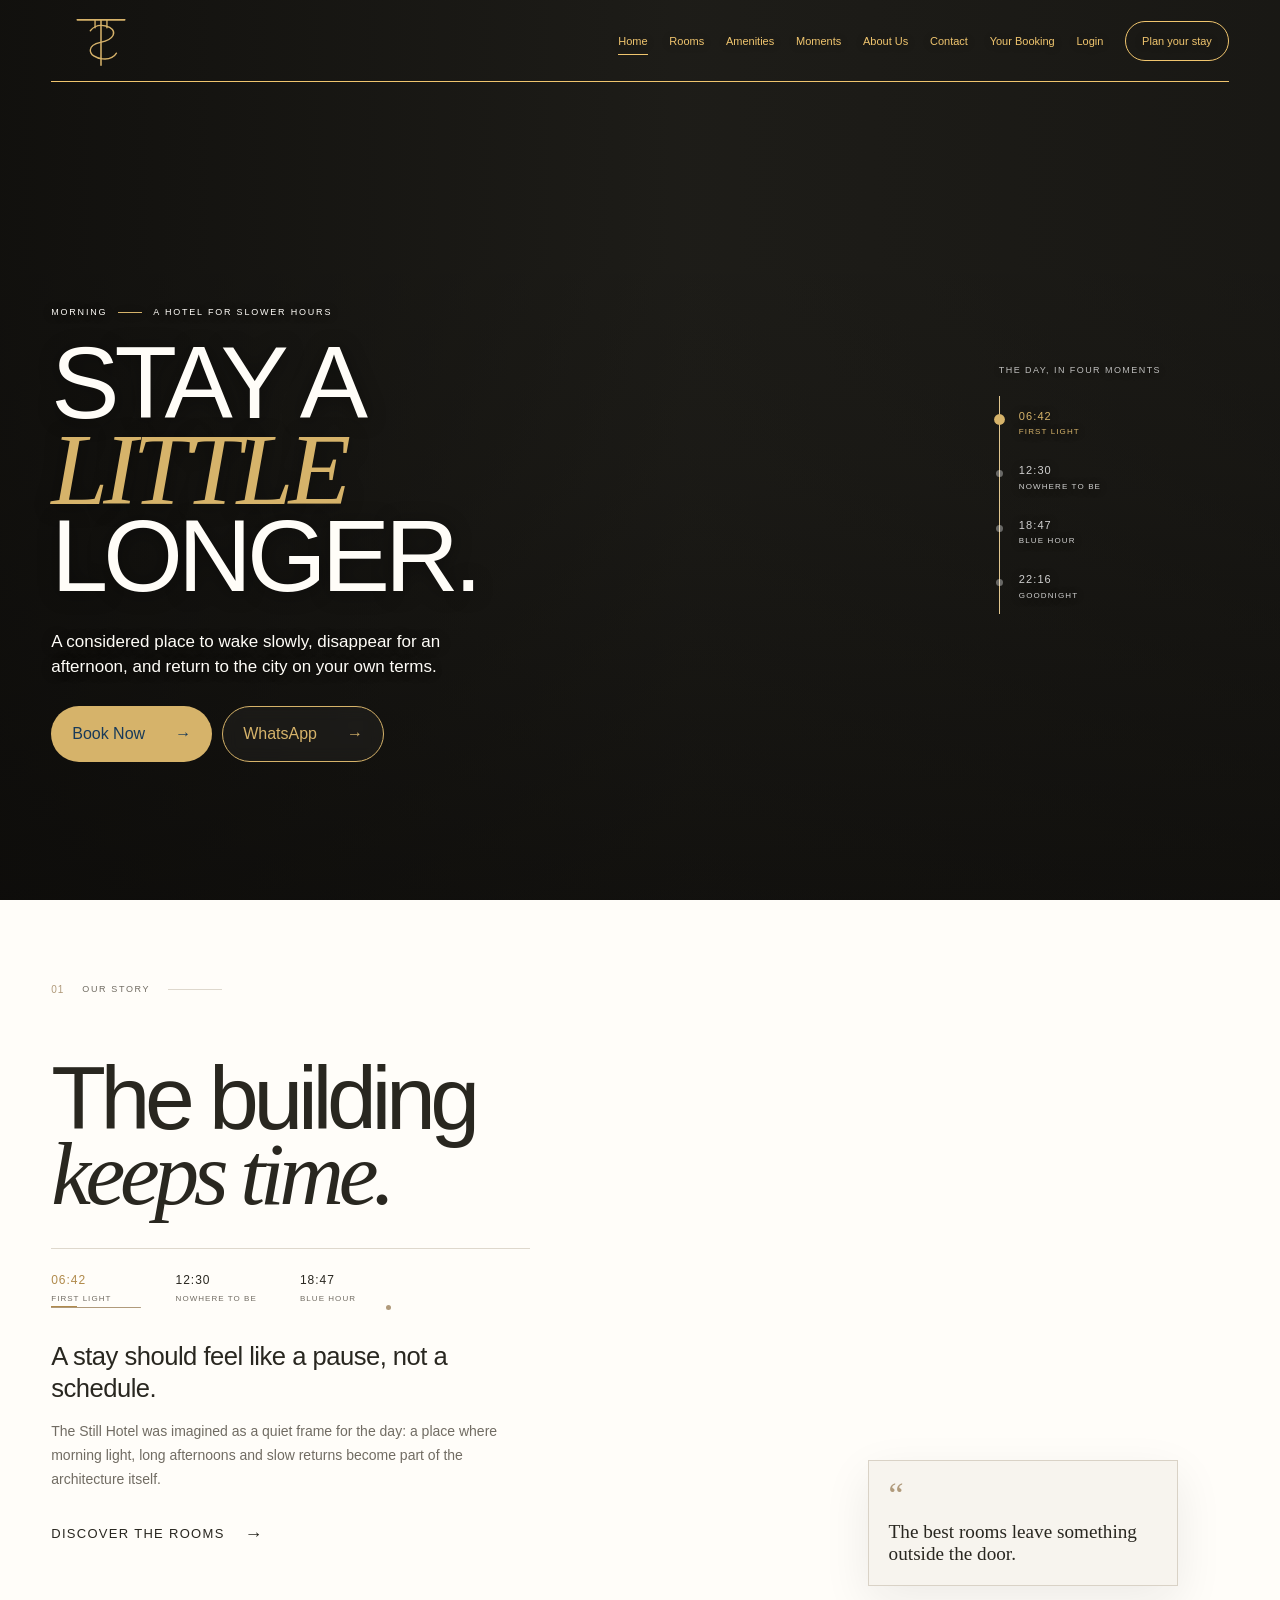
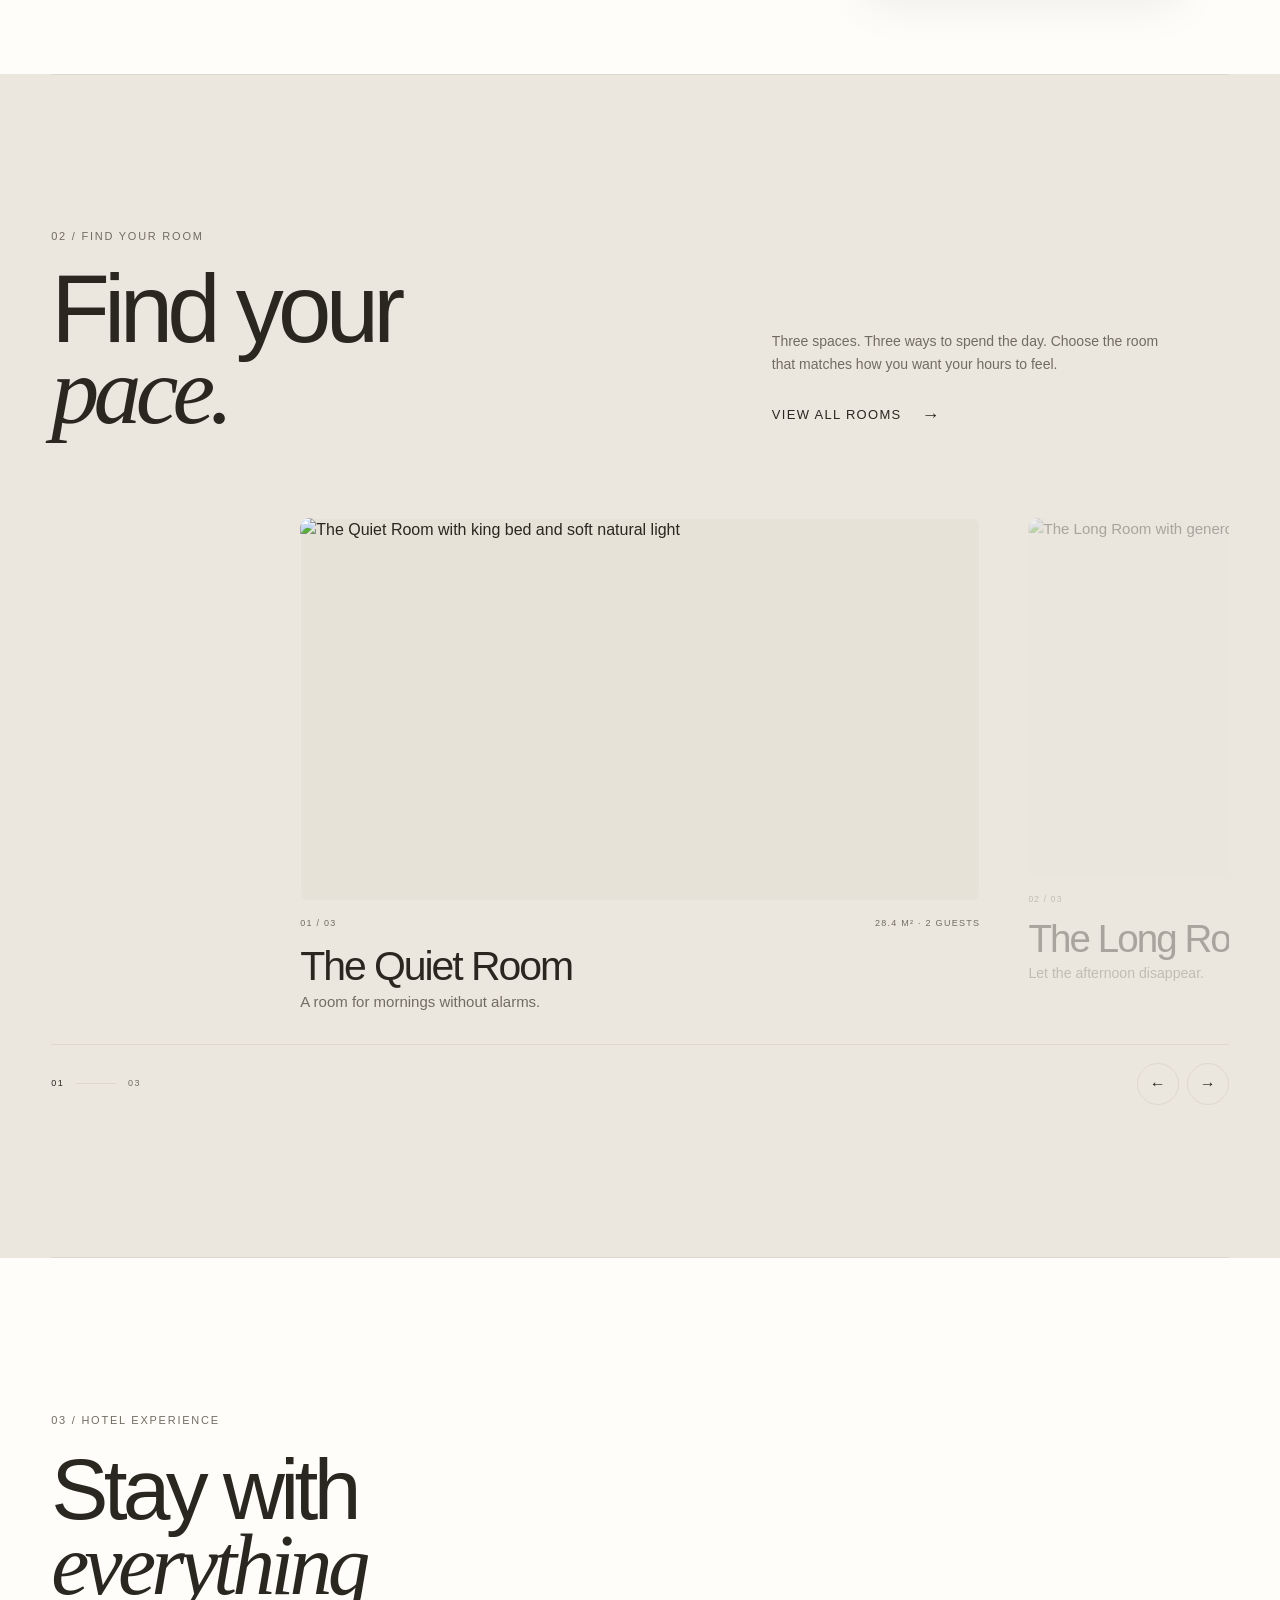
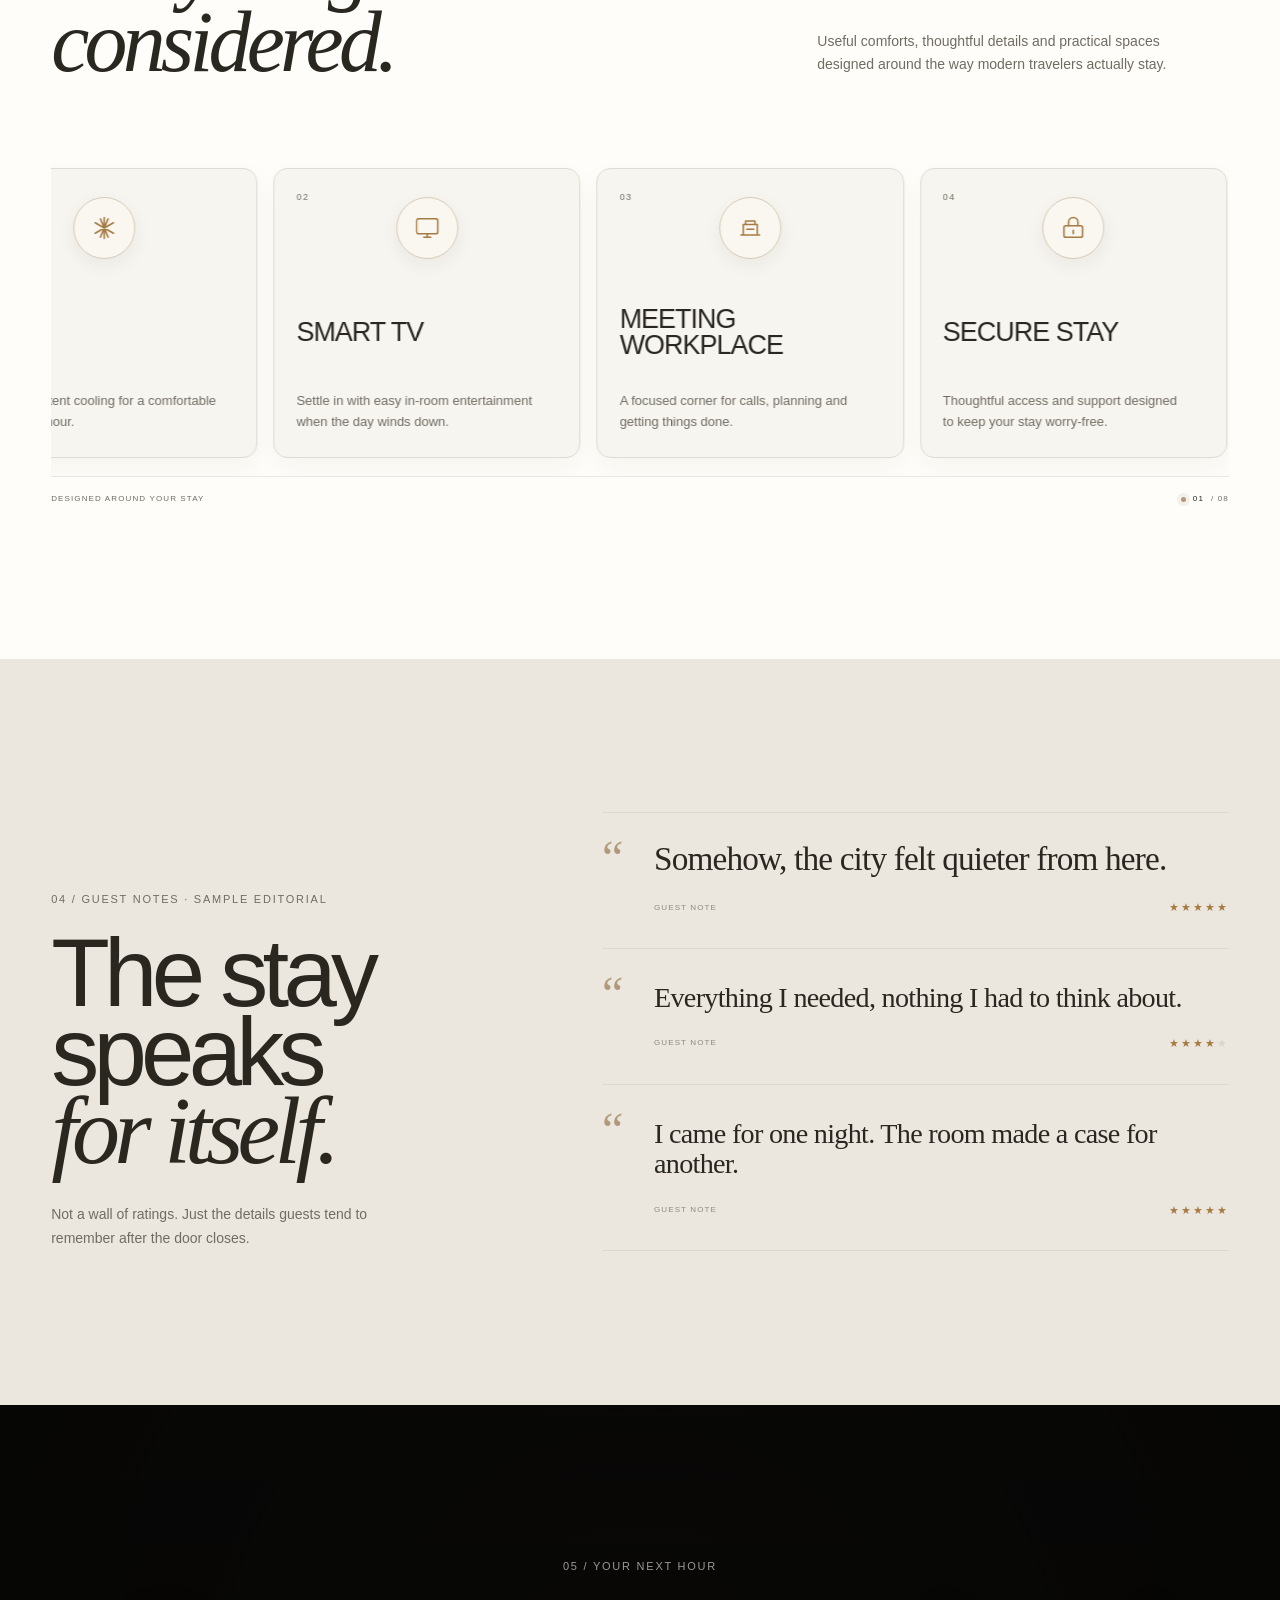
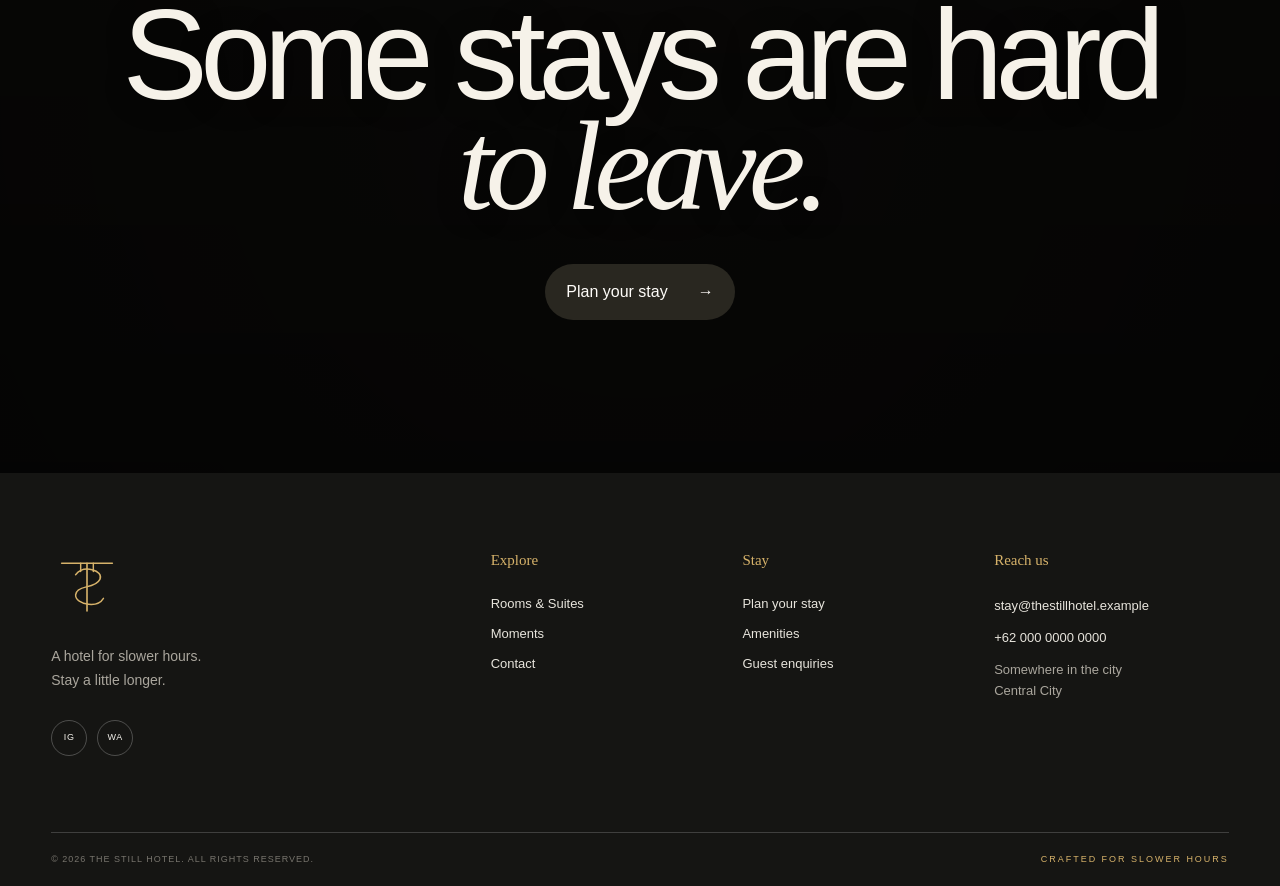
==== commit 3f7911c7: "Use generated runtime CSS bundle" ====
--- a/index.html
+++ b/index.html
@@ -25,20 +25,7 @@
         imagesizes="100vw"
         fetchpriority="high">
     <link rel="icon" href="assets/logo-still.svg" type="image/svg+xml">
-<link rel="stylesheet" href="css/01-core.css">
-<link rel="stylesheet" href="css/02-home.css">
-<link rel="stylesheet" href="css/03-story-responsive.css">
-<link rel="stylesheet" href="css/04-rooms.css">
-<link rel="stylesheet" href="css/05-gallery.css">
-<link rel="stylesheet" href="css/06-amenities.css">
-<link rel="stylesheet" href="css/07-about.css">
-<link rel="stylesheet" href="css/08-about-login-shared.css">
-<link rel="stylesheet" href="css/09-global-contact.css">
-<link rel="stylesheet" href="css/10-login.css">
-<link rel="stylesheet" href="css/11-booking.css">
-<link rel="stylesheet" href="css/12-your-booking.css">
-<link rel="stylesheet" href="css/13-admin-bookings.css">
-<link rel="stylesheet" href="css/14-motion.css">
+<link rel="stylesheet" href="css/style.css">
   <script type="application/ld+json">
   {
     "@context":"https://schema.org",
--- a/css/style.css
+++ b/css/style.css
@@ -0,0 +1,8131 @@
+/* Generated from css/*.css modules by scripts/build-css.mjs. */
+
+/* =========================================================
+   THE STILL HOTEL / CORE TOKENS, RESET, SHARED PRIMITIVES, HEADER FOUNDATION
+   Source module extracted from the original css/style.css.
+   Cascade order is preserved by loading modules in numeric order.
+   ========================================================= */
+
+:root{--paper:#f7f4ed;--white:#fffdf9;--ink:#292720;--muted:#716c63;--line:#ded8cd;--accent:#b09a7b;--accent-soft:#d8c7ad;--olive:#727668;--max:1440px;--pad:clamp(20px,4vw,64px);--ease:cubic-bezier(.2,.7,.2,1)}
+*{box-sizing:border-box;-webkit-tap-highlight-color:transparent}html{scroll-behavior:smooth;overflow-x:hidden}body{margin:0;overflow-x:hidden;max-width:100%;background:var(--paper);color:var(--ink);font-family:"Helvetica Neue",Arial,sans-serif;font-size:16px;line-height:1.5}body.no-scroll{overflow:hidden}img{display:block;width:100%;height:100%;object-fit:cover}a{color:inherit;text-decoration:none}button,input,select{font:inherit}button{cursor:pointer}.page-wrap{width:min(100% - 2*var(--pad),var(--max));margin-inline:auto}.section{padding-block:clamp(90px,12vw,180px)}.eyebrow{margin:0 0 24px;font-size:11px;letter-spacing:.16em;text-transform:uppercase;color:var(--muted)}em{font-family:Georgia,"Times New Roman",serif;font-weight:400}
+.site-header{position:fixed;z-index:30;top:0;left:0;right:0;display:flex;align-items:center;justify-content:space-between;padding:26px var(--pad);transition:background .4s ease,color .4s ease,box-shadow .4s ease}.site-header.scrolled{background:rgba(247,244,238,.94);backdrop-filter:blur(14px);box-shadow:0 1px 0 rgba(0,0,0,.06)}.brand{display:inline-flex;align-items:center;justify-content:center;width:62px;height:62px;flex:0 0 62px;margin-left:42px;color:inherit}.brand-logo{display:block;width:60px;height:60px;object-fit:contain}.site-nav{display:flex;align-items:center;gap:32px;font-size:13px}.site-nav a{position:relative}.site-nav a:after{content:"";position:absolute;left:0;bottom:-6px;width:100%;height:1px;background:currentColor;transform:scaleX(0);transform-origin:right;transition:transform .35s var(--ease)}.site-nav a:hover:after,.site-nav a[aria-current="page"]:after{transform:scaleX(1);transform-origin:left}.nav-book{border:1px solid currentColor;border-radius:999px;padding:11px 16px;background:transparent;transition:background .35s ease,color .35s ease,border-color .35s ease,transform .3s var(--ease)}
+.signature-header:not(.scrolled) .nav-book{background:var(--header-theme);color:#292720;border-color:var(--header-theme);text-shadow:none}
+.signature-header.scrolled .nav-book{background:var(--ink);color:var(--white);border-color:var(--ink);text-shadow:none}
+
+.signature-header:not(.scrolled) .nav-book:hover{background:var(--header-secondary,#183a59);color:#fff;border-color:var(--header-secondary,#183a59);transform:translateY(-1px)}
+.signature-header.scrolled .nav-book:hover{background:var(--accent);color:var(--ink);border-color:var(--accent);transform:translateY(-1px)}.menu-toggle{display:none;position:relative;z-index:35;width:40px;height:40px;border:0;background:transparent;padding:8px;align-items:center;justify-content:center;color:inherit;cursor:pointer}.menu-icon{position:relative;width:24px;height:18px;display:block}.menu-icon i{position:absolute;left:0;width:24px;height:1px;background:currentColor;transform-origin:center;transition:transform .45s var(--ease),opacity .25s ease,background .8s ease}.menu-icon i:nth-child(1){top:1px}.menu-icon i:nth-child(2){top:8px}.menu-icon i:nth-child(3){top:15px}.menu-toggle[aria-expanded="true"] .menu-icon i:nth-child(1){transform:translateY(7px) rotate(45deg)}.menu-toggle[aria-expanded="true"] .menu-icon i:nth-child(2){opacity:0;transform:scaleX(0)}.menu-toggle[aria-expanded="true"] .menu-icon i:nth-child(3){transform:translateY(-7px) rotate(-45deg)}
+.hero{position:relative;min-height:100svh;display:grid;align-items:end;overflow:hidden;color:#fff}.hero-image{position:absolute;inset:0;background-position:center;background-size:cover;transform:scale(1.04)}.hero h1{font-size:clamp(70px,13vw,190px);line-height:.82;letter-spacing:-.06em;margin:0;font-weight:500}.hero h1 em{font-size:1.08em}.hero-actions{display:flex;gap:26px;align-items:center}.button{display:inline-flex;align-items:center;justify-content:space-between;gap:30px;padding:15px 20px;border:1px solid transparent;border-radius:999px;transition:transform .3s var(--ease),background .3s ease,color .3s ease}.button:hover{transform:translateY(-2px)}.button-light{background:var(--hero-button-bg);color:var(--hero-button-fg);transition:background .8s ease,color .8s ease,transform .3s var(--ease)}
+.button-light:hover{background:var(--hero-secondary);color:var(--hero-fg)}.button-dark{background:var(--ink);color:var(--white)}.button-full{width:100%}.text-link{display:inline-flex;gap:20px;align-items:center;padding:0;border:0;background:transparent;font-size:13px;text-transform:uppercase;letter-spacing:.1em}.text-link span{font-size:18px}.intro-copy{max-width:540px;font-size:clamp(19px,2.1vw,28px);line-height:1.32}.moment{padding-block:clamp(90px,14vw,200px)}.moment-copy p:not(.eyebrow){color:var(--muted);font-size:18px;max-width:430px;margin-bottom:34px}.image-frame{position:relative;overflow:hidden;background:#ddd7cb}.image-frame img{transition:transform 1.1s var(--ease)}.image-frame:hover img{transform:scale(1.035)}.image-tall{aspect-ratio:3/4;max-width:620px;margin-left:auto}.image-wide{aspect-ratio:16/10}.image-caption{position:absolute;left:18px;bottom:18px;color:#fff;font-size:10px;letter-spacing:.12em;text-transform:uppercase;text-shadow:0 2px 14px rgba(0,0,0,.45)}.stat-grid{display:grid;grid-template-columns:repeat(4,1fr);border-top:1px solid var(--line);border-bottom:1px solid var(--line)}.stat-grid div{padding:30px 20px 30px 0;border-right:1px solid var(--line)}.stat-grid div+div{padding-left:20px}.stat-grid div:last-child{border-right:0}.stat-grid strong{display:block;font-size:clamp(34px,5vw,64px);font-weight:400;letter-spacing:-.04em}.stat-grid span{font-size:11px;text-transform:uppercase;letter-spacing:.12em;color:var(--muted)}.closing-copy .eyebrow{color:#9f9a90}
+.page-hero{padding-top:180px;padding-bottom:90px;background:#fff}.narrow-hero{max-width:1060px;margin-inline:auto}.narrow-hero h1{font-size:clamp(62px,9vw,130px);line-height:.9;letter-spacing:-.055em;font-weight:500;margin:0 0 38px}.narrow-hero>p:last-child{max-width:620px;font-size:19px;color:var(--muted)}.room-entry.room-entry-reverse .room-image{order:2}.room-image{aspect-ratio:4/3;overflow:hidden}.room-details>p:not(.eyebrow){color:var(--muted);font-size:17px;max-width:430px}.room-specs{display:flex;flex-wrap:wrap;gap:8px 18px;margin:28px 0 34px}.room-specs span{font-size:10px;text-transform:uppercase;letter-spacing:.1em;color:var(--muted)}.room-book{margin-top:10px}.amenities{background:var(--paper)}.section-heading h2{font-size:clamp(50px,7vw,92px);line-height:.9;letter-spacing:-.05em;font-weight:500;margin:0 0 80px}.amenity-grid{display:grid;grid-template-columns:repeat(3,1fr);border-top:1px solid var(--line)}.amenity-grid>div{padding:28px 32px 30px 0;border-bottom:1px solid var(--line)}.amenity-grid>div:nth-child(3n+2),.amenity-grid>div:nth-child(3n+3){padding-left:32px;border-left:1px solid var(--line)}.amenity-grid strong{font-size:10px;letter-spacing:.12em;color:var(--muted)}.amenity-grid h3{font-size:26px;font-weight:400;margin:20px 0 6px}.amenity-grid p{color:var(--muted);margin:0}.price-box{border:1px solid var(--line);padding:clamp(30px,5vw,70px);max-width:900px}.price-box h2{font-size:clamp(44px,6vw,76px);margin:0 0 18px;font-weight:500;letter-spacing:-.04em}.price-box p:last-child{color:var(--muted)}
+.gallery-section{background:#fff}.gallery-item{grid-column:span 4;margin:0;cursor:zoom-in}.gallery-item img{aspect-ratio:4/3;transition:transform .7s var(--ease)}.gallery-item:hover img{transform:scale(1.02)}.gallery-item figcaption{padding-top:11px;font-size:10px;letter-spacing:.11em;text-transform:uppercase;color:var(--muted)}
+.contact-grid>.page-wrap{display:grid;grid-template-columns:1fr 1fr;gap:1px;background:var(--line)}.contact-card{background:#fff;padding:clamp(34px,6vw,90px);min-height:500px}.contact-card h2{font-size:clamp(32px,4vw,58px);line-height:.98;letter-spacing:-.045em;font-weight:500;margin:0 0 42px;word-break:break-word}.contact-card+.contact-card{display:flex;flex-direction:column}.contact-card .text-link{margin-top:24px}.location-card p:not(.eyebrow){color:var(--muted);font-size:18px}.contact-cta{background:#eae7df}.contact-cta h2{font-size:clamp(60px,10vw,135px);line-height:.88;letter-spacing:-.055em;font-weight:500;margin:0 0 50px}
+.site-footer{
+  background:#151513;
+  color:#f5f3ed;
+  padding-top:76px;
+}
+.footer-main{
+  display:grid;
+  grid-template-columns:2fr 1fr 1fr 1.25fr;
+  gap:clamp(30px,5vw,88px);
+  padding-bottom:76px;
+}
+.footer-brand-col{
+  min-width:0;
+}
+.footer-logo{
+  width:72px;
+  height:72px;
+  display:flex;
+  align-items:center;
+  justify-content:center;
+  margin-bottom:24px;
+}
+.footer-logo img{
+  width:66px;
+  height:66px;
+  object-fit:contain;
+}
+.footer-motto{
+  margin:0;
+  max-width:270px;
+  color:#aaa69d;
+  font-size:14px;
+  line-height:1.65;
+}
+.footer-socials{
+  display:flex;
+  gap:10px;
+  margin-top:28px;
+}
+.footer-socials a,
+.footer-socials .footer-social-placeholder{
+  width:36px;
+  height:36px;
+  display:grid;
+  place-items:center;
+  border:1px solid rgba(255,255,255,.24);
+  border-radius:50%;
+  color:#f5f3ed;
+  font-size:9px;
+  letter-spacing:.08em;
+  text-transform:uppercase;
+  transition:color .3s ease,border-color .3s ease,transform .3s var(--ease);
+}
+.footer-socials .footer-social-placeholder{
+  cursor:default;
+}
+.footer-socials a:hover{
+  color:var(--accent);
+  border-color:var(--accent);
+  transform:translateY(-2px);
+}
+.footer-column{
+  display:flex;
+  flex-direction:column;
+  align-items:flex-start;
+  gap:10px;
+}
+.footer-label{
+  margin-bottom:12px;
+  color:#d6b26a;
+  font-family:Georgia,"Times New Roman",serif;
+  font-size:15px;
+  font-weight:400;
+}
+.footer-column a,
+.footer-action{
+  padding:0;
+  border:0;
+  background:transparent;
+  color:#e7e4dc;
+  font-size:13px;
+  line-height:1.55;
+  text-align:left;
+  transition:color .25s ease;
+}
+.footer-column a:hover,
+.footer-action:hover{
+  color:var(--accent);
+}
+.footer-reach{
+  gap:12px;
+}
+.footer-reach p{
+  margin:0;
+  color:#aaa69d;
+  font-size:13px;
+  line-height:1.6;
+}
+.footer-bottom{
+  display:flex;
+  justify-content:space-between;
+  align-items:center;
+  gap:30px;
+  border-top:1px solid rgba(255,255,255,.18);
+  padding-block:20px;
+  color:#77746d;
+  font-size:9px;
+  letter-spacing:.11em;
+  text-transform:uppercase;
+}
+.footer-bottom span:last-child{
+  color:#d6b26a;
+  letter-spacing:.22em;
+}
+
+@media(max-width:899px){
+  .footer-main{
+    grid-template-columns:1fr 1fr;
+    row-gap:52px;
+  }
+}
+@media(max-width:599px){
+  .site-footer{
+    padding-top:54px;
+  }
+  .footer-main{
+    grid-template-columns:1fr 1fr;
+    gap:38px 24px;
+    padding-bottom:48px;
+  }
+  .footer-brand-col{
+    grid-column:1 / -1;
+  }
+  .footer-logo{
+    width:58px;
+    height:58px;
+    margin-bottom:18px;
+  }
+  .footer-logo img{
+    width:52px;
+    height:52px;
+  }
+  .footer-motto{
+    font-size:13px;
+    max-width:240px;
+  }
+  .footer-socials{
+    margin-top:20px;
+  }
+  .footer-socials a{
+    width:32px;
+    height:32px;
+  }
+  .footer-label{
+    font-size:14px;
+    margin-bottom:8px;
+  }
+  .footer-column a,
+  .footer-action,
+  .footer-reach p{
+    font-size:12px;
+  }
+  .footer-bottom{
+    flex-direction:column;
+    align-items:flex-start;
+    gap:8px;
+    padding-block:16px;
+    font-size:8px;
+  }
+}.booking-drawer{position:fixed;inset:0;z-index:100;visibility:hidden;pointer-events:none}.booking-drawer.open{visibility:visible;pointer-events:auto}.booking-backdrop{position:absolute;inset:0;background:rgba(16,15,13,.48);opacity:0;transition:opacity .45s ease}.booking-panel{position:absolute;right:0;top:0;height:100%;width:min(620px,100%);background:#f7f4ed;padding:clamp(26px,5vw,60px);transform:translateX(102%);transition:transform .55s var(--ease);overflow:auto}.booking-drawer.open .booking-backdrop{opacity:1}.booking-drawer.open .booking-panel{transform:translateX(0)}.booking-head{display:flex;justify-content:space-between;align-items:flex-start}.close-button{width:42px;height:42px;border:1px solid var(--line);border-radius:50%;background:transparent;font-size:28px;line-height:1}.booking-panel h2{font-size:clamp(48px,7vw,80px);line-height:.9;letter-spacing:-.05em;font-weight:500;margin:50px 0}.booking-fields{display:grid;grid-template-columns:1fr 1fr;gap:16px}.booking-fields label{display:grid;gap:8px;font-size:10px;letter-spacing:.12em;text-transform:uppercase;color:var(--muted)}.booking-fields label:last-child{grid-column:span 2}.booking-fields input,.booking-fields select{width:100%;border:1px solid var(--line);background:#fff;padding:16px 14px;color:var(--ink);outline:none}.booking-summary{display:flex;justify-content:space-between;align-items:center;border-block:1px solid var(--line);padding:22px 0;margin:30px 0;color:var(--muted);font-size:13px}.booking-summary strong{color:var(--ink);font-weight:400}.micro-copy{font-size:11px;color:var(--muted);text-align:center;margin:18px 0 0}.lightbox{position:fixed;inset:0;z-index:120;display:grid;place-items:center;padding:40px;background:rgba(10,10,9,.93);visibility:hidden;opacity:0;transition:opacity .3s ease,visibility .3s ease}.lightbox.open{visibility:visible;opacity:1}.lightbox img{width:auto;height:auto;max-width:min(92vw,1500px);max-height:84vh;object-fit:contain}.lightbox p{color:#fff;margin:16px 0 0;font-size:11px;letter-spacing:.12em;text-transform:uppercase}.lightbox-close{position:absolute;right:30px;top:30px;color:#fff;border-color:rgba(255,255,255,.25)}
+.reveal{opacity:0;transform:translateY(28px);transition:opacity .9s ease,transform .9s var(--ease)}.reveal.is-visible{opacity:1;transform:none}@keyframes heroFade{0%,46%{opacity:1}52%,94%{opacity:0}100%{opacity:1}}@keyframes heroFadeB{0%,46%{opacity:0}52%,94%{opacity:1}100%{opacity:0}}
+@media(max-width:900px){.site-nav{position:absolute;top:72px;left:var(--pad);right:var(--pad);padding:20px;background:rgba(245,243,238,.98);border:1px solid var(--line);display:none;flex-direction:column;align-items:stretch;gap:18px}.site-nav.open{display:flex}.menu-toggle{display:flex}.hero h1{font-size:clamp(62px,18vw,140px)}.moment-grid-reverse .image-wide{order:-1}.image-tall{margin-left:0;max-width:none}.stat-grid{grid-template-columns:1fr 1fr}.stat-grid div:nth-child(2){border-right:0}.stat-grid div:nth-child(3){border-top:1px solid var(--line)}.room-entry .room-image,.room-entry.room-entry-reverse .room-image{order:1;grid-column:2}.amenity-grid{grid-template-columns:1fr 1fr}.amenity-grid>div:nth-child(3n+2),.amenity-grid>div:nth-child(3n+3){padding-left:0;border-left:0}.amenity-grid>div:nth-child(2n){padding-left:24px;border-left:1px solid var(--line)}.gallery-item,.gallery-item-large,.gallery-item-wide,.gallery-item-tall{grid-column:span 6;margin-top:0}.contact-grid>.page-wrap{grid-template-columns:1fr}.contact-card{min-height:420px}}
+@media(max-width:560px){:root{--pad:20px}.site-header{padding-block:20px}.signature-header{padding-block:14px}.brand{font-size:11px}.hero-actions{flex-direction:column;align-items:flex-start;gap:18px}.section{padding-block:80px}.stat-grid{grid-template-columns:1fr}.stat-grid div,.stat-grid div+div{padding:24px 0;border-right:0;border-top:1px solid var(--line)}.stat-grid div:first-child{border-top:0}.room-entry .room-image,.room-entry.room-entry-reverse .room-image,.room-entry .room-details,.room-entry.room-entry-reverse .room-details{grid-column:auto}.amenity-grid{grid-template-columns:1fr}.amenity-grid>div:nth-child(2n){padding-left:0;border-left:0}.gallery-item,.gallery-item-large,.gallery-item-wide,.gallery-item-tall{grid-column:span 12}.footer-bottom{flex-direction:column;gap:8px}.booking-fields{grid-template-columns:1fr}.booking-fields label:last-child{grid-column:auto}.booking-panel{padding:24px 20px}.booking-panel h2{margin:36px 0}.narrow-hero h1{font-size:clamp(54px,15vw,82px)}}
+@media(prefers-reduced-motion:reduce){html{scroll-behavior:auto}.reveal{opacity:1;transform:none;transition:none}.image-frame img,.gallery-item img{transition:none}}
+:focus-visible{outline:2px solid currentColor;outline-offset:4px}
+
+/* =========================================================
+   THE STILL HOTEL / HOMEPAGE HERO AND SHARED HOME VISUAL SYSTEM
+   Source module extracted from the original css/style.css.
+   Cascade order is preserved by loading modules in numeric order.
+   ========================================================= */
+
+/* =========================================================
+   SIGNATURE HOMEPAGE / TIME AS INTERFACE
+   ========================================================= */
+.signature-header{
+  --header-theme:var(--ink);
+  --header-secondary:#183a59;
+  color:var(--header-theme);
+  overflow:visible;
+  padding:11px var(--pad);
+  transition:color .8s ease,background .4s ease,box-shadow .4s ease
+}
+.signature-header:after{content:"";position:absolute;left:var(--pad);right:var(--pad);bottom:0;height:1px;background:var(--header-theme);transform:scaleX(.12);transform-origin:center;opacity:0;transition:background .8s ease,transform .6s var(--ease),opacity .45s ease}
+.signature-header.hero-visible:not(.scrolled):after{animation:headerRuleIn 1.2s cubic-bezier(.2,.7,.2,1) .12s forwards}
+.signature-header:not(.hero-visible):after{transform:scaleX(.12);opacity:0}
+.signature-header.scrolled:after{background:rgba(41,39,32,.14)}
+.signature-header.scrolled{color:var(--ink)}
+.signature-header:not(.scrolled)[data-tone="morning"]{--header-theme:#f0c56e;--header-secondary:#183a59}
+.signature-header:not(.scrolled)[data-tone="afternoon"]{--header-theme:#e28a67;--header-secondary:#174f49}
+.signature-header:not(.scrolled)[data-tone="blue-hour"]{--header-theme:#e5c36e;--header-secondary:#263b69}
+.signature-header:not(.scrolled)[data-tone="night"]{--header-theme:#d99568;--header-secondary:#3f2547}
+.signature-header:not(.scrolled){
+  background:transparent;
+  backdrop-filter:none;
+  box-shadow:none;
+}
+.signature-header:not(.scrolled) .brand,
+.signature-header:not(.scrolled) .site-nav a,
+.signature-header:not(.scrolled) .menu-toggle{
+  color:var(--header-theme);
+  text-shadow:0 1px 9px rgba(0,0,0,.28);
+}
+.signature-header:not(.scrolled) .nav-book{
+  background:transparent;
+  color:var(--header-theme);
+  border-color:currentColor;
+}
+.signature-header:not(.scrolled) .nav-book:hover{
+  background:var(--header-theme);
+  color:var(--header-secondary);
+  border-color:var(--header-theme);
+}
+@keyframes headerRuleIn{from{transform:scaleX(.12);opacity:0}22%{opacity:1}to{transform:scaleX(1);opacity:1}}
+.signature-header .nav-book{border-color:currentColor}
+.signature-header .site-nav .nav-book:after{display:none}
+.signature-hero{position:relative;height:100dvh;min-height:100svh;overflow:hidden;background:#24231e;color:var(--hero-fg);--hero-theme:#d6b36a;--hero-secondary:#183a59;--hero-fg:#fffdf8;--hero-button-bg:#d6b36a;--hero-button-fg:#183a59}
+.signature-hero[data-tone="morning"]{--hero-theme:#d6b36a;--hero-secondary:#183a59;--hero-button-bg:#d6b36a;--hero-button-fg:#183a59}
+.signature-hero[data-tone="afternoon"]{--hero-theme:#d77b63;--hero-secondary:#174f49;--hero-button-bg:#d77b63;--hero-button-fg:#174f49}
+.signature-hero[data-tone="blue-hour"]{--hero-theme:#e6b15d;--hero-secondary:#263b69;--hero-button-bg:#e6b15d;--hero-button-fg:#263b69}
+.signature-hero[data-tone="night"]{--hero-theme:#c77a5a;--hero-secondary:#3f2547;--hero-button-bg:#c77a5a;--hero-button-fg:#3f2547}
+
+.hero-scenes,.hero-scene,.hero-wash,.hero-grain{position:absolute;inset:0}
+.hero-scene{opacity:0;filter:brightness(.72) saturate(.92);transform:scale(1.055);transition:opacity .9s ease,transform 3.6s linear,filter .9s ease}
+.hero-scene img{display:block;width:100%;height:100%;object-fit:cover;object-position:center;user-select:none;-webkit-user-drag:none}
+.hero-scene.is-active{opacity:1;transform:scale(1)}
+.hero-wash{background:linear-gradient(90deg,rgba(12,11,9,.78),rgba(12,11,9,.28) 54%,rgba(12,11,9,.46)),linear-gradient(0deg,rgba(12,11,9,.64),rgba(12,11,9,.14) 48%,transparent 72%)}
+.signature-hero-inner{position:relative;z-index:2;height:100%;min-height:100svh;padding-top:30px;padding-bottom:30px;display:grid;grid-template-rows:1fr auto}
+.signature-headline{align-self:center;max-width:760px;padding:3vh 0 4vh;transform:translateY(6vh)}
+.hero-overline{display:flex;align-items:center;gap:11px;margin:0 0 20px;font-size:9px;letter-spacing:.2em;text-transform:uppercase;color:#fffdf8;text-shadow:0 1px 10px rgba(0,0,0,.4);transition:color .8s ease}
+.hero-overline i{width:24px;height:1px;background:var(--hero-theme);box-shadow:0 1px 8px rgba(0,0,0,.3);transition:background .8s ease}
+.signature-headline h1{font-size:clamp(58px,8vw,122px);line-height:.86;letter-spacing:-.048em;font-weight:400;margin:0;color:#fffdf8;text-shadow:0 2px 20px rgba(0,0,0,.42);transition:color .8s ease}
+.signature-headline h1 em{font-family:Georgia,"Times New Roman",serif;font-weight:400;font-style:italic;color:var(--hero-theme);transition:color .8s ease}
+.hero-lede{max-width:410px;font-size:clamp(15px,1.25vw,18px);line-height:1.5;color:var(--hero-fg);text-shadow:0 1px 12px rgba(0,0,0,.34);margin:32px 0 28px;transition:color .8s ease}
+.hero-cta-row{display:flex;align-items:center;gap:10px;flex-wrap:wrap}
+.button-outline-light{border-color:var(--hero-theme);color:var(--hero-theme);background:rgba(255,255,255,.04);backdrop-filter:blur(8px);transition:border-color .8s ease,color .8s ease,background .3s ease,transform .3s var(--ease)}
+.button-outline-light:hover{border-color:var(--hero-secondary);color:var(--hero-secondary);background:var(--hero-theme)}
+.time-rail{position:absolute;z-index:3;right:0;top:50%;transform:translateY(-42%);width:220px}
+.time-rail>p{font-size:9px;letter-spacing:.16em;margin:0 0 18px;color:rgba(255,255,255,.72);text-shadow:0 1px 10px rgba(0,0,0,.24);transition:color .8s ease}
+.time-track{border-left:1px solid color-mix(in srgb,var(--hero-theme) 76%,white 24%);display:grid;transition:border-color .8s ease}
+.time-stop{position:relative;background:none;border:0;color:rgba(255,255,255,.80);text-shadow:0 1px 10px rgba(0,0,0,.4);padding:9px 0 9px 19px;text-align:left;display:grid;gap:2px;transition:color .35s ease}
+.time-stop:before{content:"";position:absolute;left:-4px;top:17px;width:7px;height:7px;border-radius:50%;background:rgba(255,255,255,.35);transition:transform .35s ease,background .8s ease}
+.time-stop span{font-size:11px;letter-spacing:.1em}
+.time-stop small{font-size:8px;letter-spacing:.14em}
+.time-stop.is-active{color:var(--hero-theme);text-shadow:0 1px 10px rgba(0,0,0,.45)}
+.time-stop.is-active:before{background:var(--hero-theme);transform:scale(1.55)}
+.time-story{position:relative;min-height:100svh;display:grid;align-items:center;background:#2f2e28;color:#fff;overflow:hidden}
+.story-photo{position:absolute;inset:0;background-size:cover;background-position:center;opacity:0;transform:scale(1.05);transition:opacity 1.2s ease,transform 7s linear}
+.story-photo.is-active{opacity:1;transform:scale(1)}
+.time-story:after{content:"";position:absolute;inset:0;background:linear-gradient(90deg,rgba(40,38,31,.72),rgba(40,38,31,.16) 64%,rgba(40,38,31,.30))}
+.story-time{font-size:11px;letter-spacing:.15em;padding-top:8px;color:rgba(255,255,255,.66)}
+.story-copy .eyebrow{color:rgba(255,255,255,.58);margin-bottom:19px}
+.story-copy h2{font-size:clamp(58px,8vw,112px);line-height:.84;letter-spacing:-.06em;font-weight:500;margin:0 0 30px}
+.story-copy p:not(.eyebrow){font-size:18px;color:rgba(255,255,255,.76);max-width:500px;line-height:1.45;margin:0 0 35px}
+.story-progress{height:1px;background:rgba(255,255,255,.25);margin-top:70px;overflow:hidden}
+.story-progress span{display:block;width:25%;height:100%;background:#fff;transform-origin:left;transition:width 1s linear}
+.rooms-preview{
+  background:#ebe7df;
+  position:relative;
+}
+.rooms-preview:before,
+.rooms-preview:after{
+  content:"";
+  position:absolute;
+  left:var(--pad);
+  right:var(--pad);
+  height:1px;
+  background:rgba(41,39,32,.08);
+  pointer-events:none;
+}
+.rooms-preview:before{top:0}
+.rooms-preview:after{bottom:0}
+.find-room-wrap{position:relative}
+.find-room-intro{
+  display:grid;
+  grid-template-columns:minmax(0,1.15fr) minmax(260px,.85fr);
+  gap:clamp(40px,8vw,140px);
+  align-items:end;
+  margin-bottom:clamp(56px,7vw,88px);
+}
+.find-room-intro h2{
+  font-size:clamp(64px,7.5vw,108px);
+  line-height:.84;
+  letter-spacing:-.06em;
+  font-weight:500;
+  margin:0;
+}
+.find-room-note{
+  max-width:390px;
+  padding-bottom:4px;
+}
+.find-room-note p{
+  margin:0 0 26px;
+  color:var(--muted);
+  font-size:14px;
+  line-height:1.65;
+}
+.find-room-note .text-link{
+  color:var(--ink);
+  transition:color .3s ease;
+}
+.find-room-note .text-link span{
+  transition:color .3s ease,transform .3s var(--ease);
+}
+.find-room-note .text-link:hover{
+  color:var(--accent);
+}
+.find-room-note .text-link:hover span{
+  color:var(--accent);
+  transform:translateX(4px);
+}
+.suite-carousel{position:relative}
+.suite-viewport{
+  width:100%;
+  overflow:hidden;
+}
+.suite-track{
+  display:flex;
+  gap:clamp(14px,2.2vw,30px);
+  align-items:flex-start;
+  transform:translate3d(0,0,0);
+  transition:transform .75s var(--ease);
+}
+.suite-slide{
+  flex:0 0 min(54vw,680px);
+  max-width:680px;
+  opacity:.34;
+  transform:scale(.94);
+  transform-origin:center top;
+  transition:opacity .65s ease,transform .75s var(--ease);
+}
+.suite-slide.is-active{
+  opacity:1;
+  transform:scale(1);
+}
+ .suite-image{
+  display:block;
+  position:relative;
+  overflow:hidden;
+  aspect-ratio:16/9;
+  max-height:425px;
+  background:#e7e2d8;
+  border-radius:10px;
+  isolation:isolate;
+}
+.suite-image:after{
+  content:"";
+  position:absolute;
+  inset:0;
+  border:1px solid rgba(255,255,255,.18);
+  pointer-events:none;
+}
+.suite-image img{
+  transition:transform 1.1s var(--ease);
+}
+.suite-slide.is-active .suite-image:hover img{
+  transform:scale(1.025);
+}
+.suite-meta{
+  display:flex;
+  justify-content:space-between;
+  gap:20px;
+  margin-top:16px;
+  color:var(--muted);
+  font-size:9px;
+  letter-spacing:.14em;
+  text-transform:uppercase;
+}
+ .suite-slide h3{
+  margin:18px 0 6px;
+  font-size:clamp(30px,3.2vw,48px);
+  line-height:.9;
+  letter-spacing:-.05em;
+  font-weight:500;
+}
+.suite-slide>p{
+  margin:0;
+  color:var(--muted);
+  font-size:15px;
+}
+.suite-controls{
+  display:flex;
+  align-items:center;
+  justify-content:space-between;
+  margin-top:30px;
+  padding-top:18px;
+  border-top:1px solid var(--line);
+}
+.suite-counter{
+  display:flex;
+  align-items:center;
+  gap:12px;
+  color:var(--muted);
+  font-size:9px;
+  letter-spacing:.16em;
+}
+.suite-counter i{
+  width:40px;
+  height:1px;
+  background:var(--line);
+}
+.suite-counter span:first-child{color:var(--ink)}
+.suite-buttons{display:flex;gap:8px}
+.suite-arrow{
+  width:42px;
+  height:42px;
+  display:grid;
+  place-items:center;
+  border:1px solid var(--line);
+  border-radius:50%;
+  background:transparent;
+  color:var(--ink);
+  transition:background .3s ease,color .3s ease,border-color .3s ease,transform .3s var(--ease);
+}
+.suite-arrow:hover{
+  background:var(--ink);
+  border-color:var(--ink);
+  color:var(--white);
+  transform:translateY(-2px);
+}
+.hotel-experience{
+  background:var(--white);
+  position:relative;
+  overflow:hidden;
+}
+.experience-head{
+  display:grid;
+  grid-template-columns:minmax(0,1fr) minmax(250px,.62fr);
+  gap:clamp(40px,8vw,120px);
+  align-items:end;
+  margin-bottom:clamp(50px,7vw,82px);
+}
+.experience-head h2{
+  margin:0;
+  max-width:900px;
+  font-size:clamp(58px,6.7vw,96px);
+  line-height:.87;
+  letter-spacing:-.055em;
+  font-weight:500;
+}
+.experience-intro{
+  max-width:380px;
+  margin:0 0 3px;
+  color:var(--muted);
+  font-size:14px;
+  line-height:1.7;
+}
+.experience-carousel{position:relative}
+.experience-viewport{
+  width:100%;
+  overflow:hidden;
+  padding-block:6px 18px;
+}
+.experience-track{
+  display:flex;
+  gap:16px;
+  width:max-content;
+  will-change:transform;
+  transition:none;
+}
+.experience-card{
+  flex:0 0 clamp(230px,24vw,330px);
+  min-height:290px;
+  padding:22px 22px 24px;
+  display:flex;
+  flex-direction:column;
+  justify-content:space-between;
+  border:1px solid #dfdbd2;
+  border-radius:14px;
+  background:#f7f5f0;
+  box-shadow:0 10px 28px rgba(41,39,32,.045);
+}
+.experience-card-top{
+  display:grid;
+  grid-template-columns:1fr;
+  justify-items:center;
+  align-items:start;
+  position:relative;
+  min-height:84px;
+}
+.experience-card-top>span{
+  position:absolute;
+  top:0;
+  left:0;
+  font-size:9px;
+  letter-spacing:.16em;
+  color:var(--muted);
+}
+.experience-icon{
+  width:62px;
+  height:62px;
+  margin-top:6px;
+  display:grid;
+  place-items:center;
+  color:#a47b43;
+  border:1px solid #d9cbb7;
+  border-radius:50%;
+  background:#faf7f1;
+  font-style:normal;
+  box-shadow:0 6px 18px rgba(41,39,32,.06);
+}
+.experience-icon svg{
+  width:28px;
+  height:28px;
+  fill:none;
+  stroke:currentColor;
+  stroke-width:1.35;
+  stroke-linecap:round;
+  stroke-linejoin:round;
+}
+.experience-card strong{
+  display:block;
+  max-width:250px;
+  font-size:clamp(22px,2.1vw,31px);
+  line-height:.96;
+  letter-spacing:-.035em;
+  font-weight:500;
+}
+.experience-card p{
+  max-width:245px;
+  margin:0;
+  color:var(--muted);
+  font-size:13px;
+  line-height:1.6;
+}
+.experience-foot{
+  display:flex;
+  justify-content:space-between;
+  align-items:center;
+  padding-top:16px;
+  border-top:1px solid rgba(41,39,32,.10);
+  color:var(--muted);
+  font-size:8px;
+  letter-spacing:.14em;
+  text-transform:uppercase;
+}
+.experience-status{
+  display:flex;
+  align-items:center;
+  gap:7px;
+}
+.experience-status i{
+  width:5px;
+  height:5px;
+  display:block;
+  border-radius:50%;
+  background:var(--accent);
+  box-shadow:0 0 0 4px rgba(176,154,123,.13);
+}
+.experience-status b{
+  color:var(--ink);
+  font-weight:500;
+}
+@media(max-width:1100px) and (min-width:600px){
+  .room-directory-row{
+    grid-template-columns:42px 180px 90px minmax(0,1fr);
+    grid-template-areas:
+      "number image class main"
+      "number image class action";
+    column-gap:18px;
+    row-gap:8px;
+    align-items:center;
+    min-height:188px;
+    padding-block:16px;
+  }
+  .room-dir-number{grid-area:number}
+  .room-dir-image{grid-area:image;width:180px;height:136px}
+  .room-dir-class{grid-area:class;min-width:0}
+  .room-dir-main{grid-area:main;min-width:0}
+  .room-dir-action{
+    grid-area:action;
+    justify-self:start;
+    white-space:nowrap;
+    margin-top:2px;
+  }
+}
+@media(max-width:1000px){
+  .experience-head{
+    grid-template-columns:1fr .8fr;
+    gap:35px;
+    margin-bottom:50px;
+  }
+  .experience-card{
+    flex-basis:260px;
+    min-height:260px;
+  }
+}
+@media(max-width:599px){
+  .experience-head{
+    grid-template-columns:1fr;
+    gap:20px;
+    margin-bottom:34px;
+  }
+  .experience-head h2{font-size:clamp(50px,15vw,76px)}
+  .experience-intro{font-size:13px;line-height:1.6}
+  .experience-track{gap:10px}
+  .experience-card{
+    flex-basis:calc(100vw - 72px);
+    min-height:230px;
+    padding:18px;
+    border-radius:11px;
+  }
+  .experience-card-top{min-height:70px}
+  .experience-icon{width:52px;height:52px;margin-top:5px}
+  .experience-icon svg{width:23px;height:23px}
+  .experience-card strong{font-size:24px}
+  .experience-card p{font-size:12px}
+  .experience-foot{padding-top:13px}
+}
+.guest-notes-section{
+  background:#ebe7df;
+  position:relative;
+  overflow:hidden;
+}
+.guest-notes-layout{
+  display:grid;
+  grid-template-columns:minmax(300px,.82fr) minmax(460px,1.18fr);
+  gap:clamp(50px,9vw,140px);
+  align-items:start;
+}
+.guest-notes-lead{
+  position:sticky;
+  top:120px;
+}
+.guest-notes-lead h2{
+  margin:0 0 34px;
+  font-size:clamp(66px,7.5vw,112px);
+  line-height:.82;
+  letter-spacing:-.06em;
+  font-weight:500;
+}
+.guest-notes-lead>p:last-child{
+  max-width:360px;
+  margin:0;
+  color:var(--muted);
+  font-size:14px;
+  line-height:1.7;
+}
+.guest-notes-list{
+  border-top:1px solid var(--line);
+}
+.guest-note{
+  position:relative;
+  padding:34px 0 32px 52px;
+  border-bottom:1px solid var(--line);
+}
+.guest-note-feature{
+  padding-top:28px;
+}
+.guest-note-mark{
+  position:absolute;
+  left:0;
+  top:28px;
+  color:var(--accent);
+  font-family:Georgia,"Times New Roman",serif;
+  font-size:48px;
+  line-height:.7;
+}
+.guest-note blockquote{
+  max-width:690px;
+  margin:0 0 22px;
+  font-family:Georgia,"Times New Roman",serif;
+  font-size:clamp(25px,2.6vw,40px);
+  line-height:1.08;
+  letter-spacing:-.025em;
+}
+.guest-note:not(.guest-note-feature) blockquote{
+  font-size:clamp(22px,2.2vw,32px);
+}
+.guest-note-meta{
+  display:flex;
+  align-items:center;
+  justify-content:space-between;
+  gap:20px;
+  max-width:690px;
+  color:var(--muted);
+  font-size:8px;
+  letter-spacing:.14em;
+  text-transform:uppercase;
+}
+.guest-note-meta>span:first-child{
+  color:#8d887f;
+}
+.guest-rating{
+  display:inline-flex;
+  align-items:center;
+  letter-spacing:.18em;
+  font-size:11px;
+}
+.guest-rating b{
+  color:#a77b43;
+  font-weight:500;
+}
+.guest-rating i{
+  color:#d8d5cf;
+  font-style:normal;
+}
+
+@media(max-width:899px){
+  .guest-notes-layout{
+    grid-template-columns:1fr;
+    gap:44px;
+  }
+  .guest-notes-lead{
+    position:static;
+  }
+  .guest-notes-lead h2{
+    font-size:clamp(56px,11vw,84px);
+  }
+  .guest-notes-list{
+    display:grid;
+    gap:14px;
+    border-top:0;
+  }
+  .guest-note,
+  .guest-note-feature{
+    min-height:0;
+    padding:26px 24px 24px 48px;
+    border:1px solid var(--line);
+    border-radius:12px;
+    background:#f7f5f0;
+  }
+  .guest-note-mark{
+    left:20px;
+    top:24px;
+    font-size:38px;
+  }
+  .guest-note blockquote,
+  .guest-note:not(.guest-note-feature) blockquote{
+    max-width:none;
+    font-size:clamp(24px,4vw,34px);
+  }
+}
+
+@media(max-width:599px){
+  .guest-notes-section{
+    padding-block:82px 96px;
+  }
+  .guest-notes-layout{
+    gap:32px;
+  }
+  .guest-notes-lead h2{
+    font-size:clamp(50px,15vw,74px);
+    line-height:.86;
+    margin-bottom:22px;
+  }
+  .guest-notes-lead>p:last-child{
+    max-width:320px;
+    font-size:13px;
+    line-height:1.6;
+  }
+  .guest-notes-list{
+    gap:10px;
+  }
+  .guest-note,
+  .guest-note-feature{
+    padding:22px 17px 18px 42px;
+    border-radius:10px;
+  }
+  .guest-note-mark{
+    left:15px;
+    top:19px;
+    font-size:32px;
+  }
+  .guest-note blockquote,
+  .guest-note:not(.guest-note-feature) blockquote{
+    font-size:22px;
+    line-height:1.1;
+    margin-bottom:20px;
+  }
+  .guest-note-meta{
+    gap:10px;
+    font-size:7px;
+  }
+  .guest-rating{
+    font-size:10px;
+    letter-spacing:.14em;
+  }
+}.final-call{
+  position:relative;
+  isolation:isolate;
+  overflow:hidden;
+  min-height:72vh;
+  display:grid;
+  place-items:center;
+  color:#f6f2e9;
+  background:#171613;
+}
+.final-call:before{
+  content:"";
+  position:absolute;
+  inset:0;
+  z-index:-2;
+  background-image:var(--final-image);
+  background-position:center;
+  background-size:cover;
+  transform:scale(1.035);
+  filter:brightness(.42) saturate(.82) contrast(1.04);
+  transition:background-image .2s ease,filter .6s ease,transform 1.6s var(--ease);
+}
+.final-call:after{
+  content:"";
+  position:absolute;
+  inset:0;
+  z-index:-1;
+  background:
+    linear-gradient(180deg,rgba(0,0,0,.58),rgba(0,0,0,.70)),
+    radial-gradient(circle at 50% 45%,rgba(0,0,0,.10),rgba(0,0,0,.36));
+  pointer-events:none;
+}
+.final-call-inner{
+  position:relative;
+  z-index:1;
+  text-align:center;
+}
+.final-call .eyebrow{color:rgba(246,242,233,.62)}
+.final-call h2{font-size:clamp(66px,10vw,144px);line-height:.86;letter-spacing:-.06em;font-weight:500;margin:0 0 44px;text-shadow:0 4px 28px rgba(0,0,0,.28)}
+@media(max-width:1000px){
+.find-room-intro{grid-template-columns:1fr .8fr;gap:40px;margin-bottom:56px}
+.find-room-note{max-width:340px}
+.suite-slide{flex-basis:min(66vw,620px)}
+}
+@media(max-width:599px){
+.find-room-intro{grid-template-columns:1fr;gap:24px;margin-bottom:36px}
+.find-room-intro h2{font-size:clamp(52px,15vw,78px)}
+.find-room-note{max-width:100%}
+.find-room-note p{font-size:13px;line-height:1.6;margin-bottom:20px}
+.suite-viewport{overflow:visible}
+.suite-track{gap:10px}
+.suite-slide{flex-basis:min(82vw,360px);opacity:.24;transform:scale(.965)}
+.suite-slide.is-active{opacity:1;transform:scale(1)}
+.suite-image{aspect-ratio:4/3;max-height:270px}
+.suite-meta{font-size:7px;margin-top:12px}
+.suite-slide h3{font-size:29px;margin-top:14px}
+.suite-slide>p{font-size:13px}
+.suite-controls{margin-top:22px;padding-top:14px}
+.suite-arrow{width:38px;height:38px}
+}
+@media(max-width:1000px){.time-rail{position:relative;top:auto;right:auto;transform:none;width:100%;margin-top:30px}.time-rail>p{display:none}.time-track{border-left:0;border-top:1px solid rgba(255,255,255,.25);grid-template-columns:repeat(4,1fr)}.time-stop{padding:16px 10px 8px 0}.time-stop:before{left:0;top:-4px}.time-stop small{white-space:nowrap}.signature-headline{padding-top:5vh;transform:translateY(-1vh)}.story-time{padding-top:0}}
+@media(max-width:560px){.signature-header{padding-block:8px}.brand{width:48px;height:48px;flex-basis:48px;margin-left:20px}.brand-logo{width:46px;height:46px}.signature-hero-inner{padding-top:32px;padding-bottom:22px}.signature-headline{padding:5vh 0 2vh;transform:translateY(0)}.signature-headline h1{font-size:clamp(52px,17vw,84px);letter-spacing:-.038em;line-height:.9}.hero-lede{font-size:16px;margin:28px 0}.hero-cta-row{gap:8px}.hero-cta-row .button{width:100%}.time-track{grid-template-columns:repeat(2,1fr);row-gap:8px}.time-stop{padding:13px 0}.time-stop:before{display:none}.statement-grid h2,.section-heading-row h2{font-size:clamp(50px,16vw,80px)}.story-copy h2{font-size:clamp(52px,16vw,84px)}.story-copy p:not(.eyebrow){font-size:16px}.story-progress{margin-top:50px}.final-call h2{font-size:clamp(58px,16vw,90px)}}
+@media(max-width:560px){
+  .signature-hero{width:100%;max-width:100%;height:100svh;min-height:100svh;overflow:hidden}
+  .signature-hero-inner{width:calc(100% - 40px);max-width:none;min-width:0;height:100%;padding-top:78px;padding-bottom:18px;grid-template-rows:1fr auto}
+  .hero-scenes,.hero-wash,.hero-grain{width:100%;height:100%;min-width:0}
+  .hero-scene{width:100%;height:100%;min-width:0;background-position:center}
+  .signature-headline{width:100%;max-width:100%;min-width:0;padding:3vh 0 1vh;transform:translateY(0)}
+  .signature-headline h1{font-size:clamp(46px,15vw,74px);line-height:.9;letter-spacing:-.035em;max-width:100%;overflow-wrap:normal;word-break:normal}
+  .hero-lede{max-width:300px;font-size:15px;line-height:1.45;margin:24px 0}
+  .hero-cta-row{display:grid;grid-template-columns:1fr;width:min(100%,290px);gap:8px}
+  .hero-cta-row .button{width:100%;min-width:0}
+  .time-rail{position:relative;right:auto;top:auto;transform:none;width:100%;max-width:100%;min-width:0;margin-top:16px}
+  .time-track{width:100%;grid-template-columns:repeat(2,minmax(0,1fr));gap:7px 18px}
+  .time-stop{min-width:0;width:100%;padding:11px 0;text-align:left;overflow:hidden}
+  .time-stop span,.time-stop small{min-width:0;overflow:hidden;text-overflow:ellipsis}
+  .time-stop small{white-space:normal}
+  .site-header{width:100%;max-width:100%;padding-inline:20px}
+  .signature-header{padding-block:8px}
+  .signature-header .brand{margin-left:0}
+  .signature-header .menu-toggle{background:transparent;max-width:max-content}
+  .site-nav{display:none !important}
+  .site-nav.open{display:flex !important}
+}
+@media(prefers-reduced-motion:reduce){.signature-header:after{animation:none;transform:scaleX(1);opacity:1}.hero-scene,.story-photo{transition:none;transform:none}.hero-scene.is-active,.story-photo.is-active{transform:none}.story-progress span{transition:none}}
+
+/* =========================================================
+   THE STILL HOTEL / OUR STORY ARCHITECTURE AND GLOBAL RESPONSIVE LOCK
+   Source module extracted from the original css/style.css.
+   Cascade order is preserved by loading modules in numeric order.
+   ========================================================= */
+
+/* =========================================================
+   OUR STORY — THE BUILDING KEEPS TIME
+   ========================================================= */
+.our-story{background:var(--white);position:relative;overflow:hidden}
+.story-architecture-grid{
+  position:relative;
+  min-height:min(86vh,900px);
+  display:grid;
+  grid-template-columns:minmax(300px,.88fr) minmax(460px,1.12fr);
+  column-gap:clamp(48px,7vw,110px);
+  align-items:center;
+}
+.story-architecture-copy{
+  position:relative;
+  z-index:3;
+  padding:clamp(30px,6vw,82px) 0;
+}
+.story-label{
+  display:flex;
+  align-items:center;
+  gap:18px;
+  width:max-content;
+  margin-bottom:clamp(34px,5vw,66px);
+  color:var(--muted);
+  font-size:9px;
+  letter-spacing:.18em;
+  text-transform:uppercase;
+}
+.story-label span:first-child{
+  color:var(--accent);
+  font-size:10px;
+  letter-spacing:.1em;
+}
+.story-label:after{
+  content:"";
+  width:54px;
+  height:1px;
+  background:var(--line);
+}
+.story-title{
+  max-width:650px;
+  margin:0 0 36px;
+  font-size:clamp(62px,7vw,116px);
+  line-height:.84;
+  letter-spacing:-.06em;
+  font-weight:500;
+}
+.story-title em{font-style:italic}
+.story-datum{
+  display:flex;
+  align-items:center;
+  gap:14px;
+  width:min(340px,72%);
+  margin:0 0 30px;
+}
+.story-datum i{
+  display:block;
+  width:100%;
+  height:1px;
+  background:var(--accent);
+  transform:scaleX(.28);
+  transform-origin:left;
+  transition:transform 1.2s var(--ease);
+}
+.story-datum span{
+  display:block;
+  width:5px;
+  height:5px;
+  border-radius:50%;
+  background:var(--accent);
+  flex:0 0 5px;
+}
+.reveal.is-visible .story-datum i{transform:scaleX(1)}
+.story-lede{
+  max-width:470px;
+  margin:0 0 16px;
+  font-size:clamp(20px,2vw,29px);
+  line-height:1.26;
+  letter-spacing:-.02em;
+}
+.story-text{
+  max-width:455px;
+  margin:0 0 30px;
+  color:var(--muted);
+  font-size:14px;
+  line-height:1.7;
+}
+.story-link{
+  margin-bottom:48px;
+  color:var(--ink);
+  transition:color .3s ease;
+}
+.story-link span{
+  transition:transform .3s var(--ease),color .3s ease;
+}
+.story-link:hover{
+  color:var(--accent);
+}
+.story-link:hover span{
+  color:var(--accent);
+  transform:translateX(4px);
+}
+.story-hours{
+  display:flex;
+  gap:clamp(20px,3vw,42px);
+  padding-top:22px;
+  border-top:1px solid var(--line);
+  max-width:520px;
+}
+.story-hours .story-hour{
+  appearance:none;
+  display:grid;
+  gap:4px;
+  min-width:86px;
+  padding:0;
+  margin:0;
+  border:0;
+  background:transparent;
+  color:var(--ink);
+  text-align:left;
+  cursor:pointer;
+  touch-action:manipulation;
+}
+.story-hours .story-hour:focus-visible{
+  outline:1px solid var(--accent);
+  outline-offset:6px;
+}
+.story-hours .story-hour strong{
+
+  font-size:12px;
+  letter-spacing:.08em;
+  font-weight:500;
+}
+.story-hours .story-hour small{
+  font-size:8px;
+  letter-spacing:.13em;
+  color:var(--muted);
+  text-transform:uppercase;
+}
+.story-hours .story-hour.is-active strong{
+  color:var(--story-time-color);
+}
+.story-hour{
+  --story-time-color:#8A7355;
+}
+.story-hour[data-moment="morning"]{--story-time-color:#B08A4B}
+.story-hour[data-moment="afternoon"]{--story-time-color:#A46852}
+.story-hour[data-moment="blue-hour"]{--story-time-color:#697A96}
+.story-hour.is-active{
+  position:relative;
+}
+.story-hour.is-active:after{
+  content:"";
+  position:absolute;
+  left:0;
+  bottom:-2px;
+  width:26px;
+  height:1px;
+  background:var(--story-time-color);
+}
+.story-architecture-figure{
+  position:relative;
+  z-index:2;
+  margin:0;
+  min-width:0;
+}
+.story-architecture-image{
+  position:relative;
+  width:calc(100% + clamp(40px,7vw,120px));
+  margin-right:calc(clamp(40px,7vw,120px) * -1);
+  overflow:hidden;
+  background:transparent;
+  box-shadow:none;
+}
+.story-triptych{
+  position:relative;
+  width:100%;
+  aspect-ratio:5/3;
+  overflow:visible;
+}
+.story-triptych-stage{
+  position:absolute;
+  inset:0;
+  opacity:0;
+  visibility:hidden;
+  pointer-events:none;
+  transform:translate3d(0,10px,0) scale(.992);
+  transition:opacity .62s var(--ease),transform .62s var(--ease),visibility 0s linear .62s;
+  will-change:opacity,transform;
+}
+.story-triptych-stage.is-active{
+  opacity:1;
+  visibility:visible;
+  transform:translate3d(0,0,0) scale(1);
+  transition:opacity .62s var(--ease),transform .62s var(--ease),visibility 0s linear 0s;
+}
+.story-pane{
+  position:absolute;
+  top:0;
+  display:block;
+  overflow:hidden;
+  width:calc((100% - 32px) / 5);
+  height:76%;
+  background-image:var(--story-stage-image);
+  background-repeat:no-repeat;
+  background-size:500% 100%;
+  filter:saturate(.88) contrast(1.02);
+  box-shadow:none;
+  --panel-parallax:0px;
+  transition:transform 1.05s var(--ease),filter 1.05s ease;
+}
+.story-pane-1{
+  --panel-base:0px;
+  left:0;
+  background-position:left center;
+  transform:translate3d(0,calc(var(--panel-base) + var(--panel-parallax)),0);
+}
+.story-pane-2{
+  --panel-base:0px;
+  left:calc((100% - 32px) / 5 + 8px);
+  background-position:25% center;
+  transform:translate3d(0,calc(var(--panel-base) + var(--panel-parallax)),0);
+}
+.story-pane-3{
+  --panel-base:0px;
+  left:calc(2 * ((100% - 32px) / 5 + 8px));
+  background-position:50% center;
+  transform:translate3d(0,calc(var(--panel-base) + var(--panel-parallax)),0);
+}
+.story-pane-4{
+  --panel-base:0px;
+  left:calc(3 * ((100% - 32px) / 5 + 8px));
+  background-position:75% center;
+  transform:translate3d(0,calc(var(--panel-base) + var(--panel-parallax)),0);
+}
+.story-pane-5{
+  --panel-base:0px;
+  right:0;
+  background-position:right center;
+  transform:translate3d(0,calc(var(--panel-base) + var(--panel-parallax)),0);
+}
+.story-architecture-figure:hover .story-pane{
+  filter:saturate(.94) contrast(1.03);
+}
+.story-architecture-figure:hover .story-pane-1{transform:translate3d(0,calc(var(--panel-base) + var(--panel-parallax) - 4px),0)}
+.story-architecture-figure:hover .story-pane-2{transform:translate3d(0,calc(var(--panel-base) + var(--panel-parallax) - 3px),0)}
+.story-architecture-figure:hover .story-pane-3{transform:translate3d(0,calc(var(--panel-base) + var(--panel-parallax) - 4px),0)}
+.story-architecture-figure:hover .story-pane-4{transform:translate3d(0,calc(var(--panel-base) + var(--panel-parallax) - 3px),0)}
+.story-architecture-figure:hover .story-pane-5{transform:translate3d(0,calc(var(--panel-base) + var(--panel-parallax) - 4px),0)}
+.story-architecture-figure figcaption{
+  display:flex;
+  justify-content:space-between;
+  gap:24px;
+  padding-top:12px;
+  color:var(--muted);
+  font-size:9px;
+  letter-spacing:.12em;
+  text-transform:uppercase;
+}
+.story-quote{
+  position:absolute;
+  z-index:4;
+  right:clamp(18px,4vw,58px);
+  bottom:clamp(40px,7vw,88px);
+  width:min(310px,28vw);
+  padding:22px 20px 20px;
+  background:rgba(247,244,237,.93);
+  border:1px solid rgba(214,207,195,.9);
+  box-shadow:0 16px 48px rgba(30,27,23,.08);
+  backdrop-filter:blur(8px);
+}
+.story-quote-mark{
+  display:block;
+  color:var(--accent);
+  font-family:Georgia,"Times New Roman",serif;
+  font-size:34px;
+  line-height:.7;
+  margin-bottom:14px;
+}
+.story-quote p{
+  margin:0;
+  font-family:Georgia,"Times New Roman",serif;
+  font-size:clamp(17px,1.5vw,22px);
+  line-height:1.15;
+}
+
+/* =========================================================
+   RESPONSIVE LOCK
+   Four deliberate device modes:
+   1. Mobile      < 600px
+   2. Foldables   600–899px
+   3. Tablet      900–1199px
+   4. Desktop     1200px+
+   The hero is always exactly one viewport high.
+   ========================================================= */
+
+html,body{width:100%;max-width:100%;min-width:0;overflow-x:hidden}
+body{min-height:100%;}
+section[id]{scroll-margin-top:92px;}
+
+.signature-hero{
+  width:100%;
+  max-width:100%;
+  height:100dvh;
+  min-height:100svh;
+  max-height:100dvh;
+  overflow:hidden;
+}
+.signature-hero-inner{
+  width:min(100% - 2*var(--pad),var(--max));
+  height:100%;
+  min-height:100%;
+  min-width:0;
+}
+
+
+/* Elegant touch navigation for devices that use the hamburger menu. */
+@media (max-width:899px){
+  .signature-header:before{
+    content:"";
+    position:fixed;
+    inset:0;
+    z-index:0;
+    background:rgba(0,0,0,.32);backdrop-filter:blur(3px);-webkit-backdrop-filter:blur(3px);
+    opacity:0;
+    visibility:hidden;
+    pointer-events:none;
+    transition:opacity .45s ease,visibility .45s ease;
+  }
+
+  .signature-header.menu-open:before{
+    opacity:1;
+    visibility:visible;
+  }
+
+  .signature-header .brand,
+  .signature-header .menu-toggle{
+    z-index:36;
+  }
+
+  .signature-header .site-nav{
+    position:fixed!important;
+    top:0!important;
+    right:0!important;
+    bottom:0!important;
+    left:auto!important;
+    z-index:34;
+    width:min(86vw,420px)!important;
+    max-width:420px!important;
+    height:100dvh;
+    margin:0!important;
+    padding:104px 30px 38px!important;
+    display:flex!important;
+    flex-direction:column;
+    align-items:stretch!important;
+    justify-content:flex-start;
+    gap:0!important;
+    background:rgba(20,19,17,.76);
+    color:#fff;
+    backdrop-filter:blur(16px) saturate(120%);
+    -webkit-backdrop-filter:blur(16px) saturate(120%);
+    border-left:1px solid rgba(255,255,255,.14)!important;
+    border-top:0!important;
+    border-right:0!important;
+    border-bottom:0!important;
+    box-shadow:-22px 0 55px rgba(0,0,0,.24);
+    opacity:0;
+    visibility:hidden;
+    pointer-events:none;
+    transform:translateX(102%);
+    transition:transform .65s var(--ease),opacity .35s ease,visibility 0s linear .65s;
+    overflow:auto;
+  }
+
+  .signature-header .site-nav.open{
+    opacity:1;
+    visibility:visible;
+    pointer-events:auto;
+    transform:translateX(0);
+    transition:transform .65s var(--ease),opacity .35s ease,visibility 0s linear 0s;
+  }
+
+  .signature-header .site-nav a{
+    position:relative;
+    display:flex;
+    align-items:center;
+    min-height:62px;
+    padding:0 0 0 2px;
+    border-bottom:1px solid rgba(255,255,255,.14);
+    font-family:Georgia,"Times New Roman",serif;
+    font-size:clamp(27px,6vw,38px);
+    font-weight:400;
+    letter-spacing:-.03em;
+    opacity:0;
+    transform:translateX(20px);
+    transition:opacity .55s ease,transform .65s var(--ease),color .25s ease;
+  }
+
+  .signature-header .site-nav a:after{display:none}
+
+  .signature-header .site-nav.open a:nth-child(1){opacity:1;transform:none;transition-delay:.08s}
+  .signature-header .site-nav.open a:nth-child(2){opacity:1;transform:none;transition-delay:.12s}
+  .signature-header .site-nav.open a:nth-child(3){opacity:1;transform:none;transition-delay:.16s}
+  .signature-header .site-nav.open a:nth-child(4){opacity:1;transform:none;transition-delay:.20s}
+  .signature-header .site-nav.open a:nth-child(5){opacity:1;transform:none;transition-delay:.24s}
+  .signature-header .site-nav.open a:nth-child(6){opacity:1;transform:none;transition-delay:.28s}
+  .signature-header .site-nav.open a:nth-child(7){opacity:1;transform:none;transition-delay:.32s}
+
+  .signature-header .site-nav a:hover{
+    color:var(--header-theme);
+  }
+
+  .signature-header .site-nav .nav-book{
+    align-self:flex-start;
+    margin-top:28px;
+    background:var(--header-theme,#d6b36a);
+    color:#292720;
+    border-color:var(--header-theme,#d6b36a);
+    text-shadow:none;
+    padding:12px 18px;
+    opacity:0;
+    transform:translateY(12px);
+    transition:opacity .5s ease,transform .6s var(--ease),background .3s ease,color .3s ease,border-color .3s ease;
+  }
+
+  .signature-header .site-nav.open .nav-book{
+    opacity:1;
+    transform:none;
+    transition-delay:.3s;
+  }
+}
+/* ---------- 1. MOBILE ---------- */
+@media (max-width:599px){
+  :root{--pad:20px}
+
+  .site-header,
+  .signature-header{
+    width:100%;
+    max-width:100%;
+    min-width:0;
+    height:54px;
+    padding:6px max(18px,env(safe-area-inset-right)) 6px max(18px,env(safe-area-inset-left));
+  }
+
+  .signature-header:after{
+    left:max(18px,env(safe-area-inset-left));
+    right:max(18px,env(safe-area-inset-right));
+  }
+
+  .brand{
+    width:40px;
+    height:40px;
+    flex:0 0 40px;
+    margin-left:0;
+  }
+  .brand-logo{width:38px;height:38px}
+
+  .menu-toggle{
+    display:flex;
+    flex:0 0 auto;
+    width:30px;
+    height:30px;
+    min-width:30px;
+    padding:4px 0;
+    margin:0;
+    background:transparent;
+    border:0;
+  }
+  .menu-icon{width:23px;height:16px}
+  .menu-icon i{width:23px}
+  .menu-icon i:nth-child(1){top:1px}
+  .menu-icon i:nth-child(2){top:7px}
+  .menu-icon i:nth-child(3){top:13px}
+
+  
+  .signature-hero-inner{
+    width:calc(100% - 40px);
+    max-width:none;
+    min-width:0;
+    height:100%;
+    padding:70px 0 16px;
+    display:grid;
+    grid-template-rows:minmax(0,1fr) auto;
+    gap:10px;
+  }
+
+  .signature-headline{
+    width:100%;
+    max-width:100%;
+    min-width:0;
+    align-self:center;
+    padding:0;
+    transform:none;
+  }
+
+  .hero-overline{
+    max-width:100%;
+    margin-bottom:16px;
+    font-size:8px;
+    letter-spacing:.17em;
+  }
+
+  .signature-headline h1{
+    width:100%;
+    max-width:100%;
+    min-width:0;
+    font-size:clamp(48px,14vw,72px);
+    line-height:.88;
+    letter-spacing:-.035em;
+    overflow-wrap:normal;
+    word-break:normal;
+  }
+
+  .hero-lede{
+    width:100%;
+    max-width:300px;
+    font-size:15px;
+    line-height:1.42;
+    margin:22px 0 20px;
+  }
+
+  .hero-cta-row{
+    display:grid;
+    grid-template-columns:minmax(0,1fr);
+    width:min(100%,300px);
+    gap:8px;
+  }
+  .hero-cta-row .button{
+    width:100%;
+    min-width:0;
+  }
+
+  .time-rail{
+    position:relative;
+    inset:auto;
+    width:100%;
+    max-width:100%;
+    min-width:0;
+    margin:0;
+    transform:none;
+  }
+
+  .time-track{
+    width:100%;
+    max-width:100%;
+    min-width:0;
+    border-left:0;
+    border-top:1px solid rgba(255,255,255,.24);
+    grid-template-columns:repeat(2,minmax(0,1fr));
+    gap:0 18px;
+  }
+
+  .time-stop{
+    width:100%;
+    min-width:0;
+    padding:10px 0 5px;
+    overflow:hidden;
+  }
+  .time-stop:before{display:none}
+  .time-stop span,
+  .time-stop small{
+    display:block;
+    min-width:0;
+    max-width:100%;
+    overflow:hidden;
+    text-overflow:ellipsis;
+  }
+  .time-stop small{white-space:nowrap}
+
+  .hero-scene{width:100%;height:100%;min-width:0;min-height:100%}
+}
+
+/* ---------- 2. FOLDABLES ---------- */
+@media (min-width:600px) and (max-width:899px){
+  :root{--pad:28px}
+
+  .site-header,
+  .signature-header{
+    width:100%;
+    max-width:100%;
+    min-width:0;
+    height:72px;
+    padding:10px max(28px,env(safe-area-inset-right)) 10px max(28px,env(safe-area-inset-left));
+  }
+
+  .signature-header:after{
+    left:max(28px,env(safe-area-inset-left));
+    right:max(28px,env(safe-area-inset-right));
+  }
+
+  .brand{
+    width:52px;
+    height:52px;
+    flex:0 0 52px;
+    margin-left:0;
+  }
+  .brand-logo{width:50px;height:50px}
+
+  .signature-hero-inner{
+    width:calc(100% - 56px);
+    max-width:none;
+    min-width:0;
+    height:100%;
+    padding:86px 0 22px;
+    display:grid;
+    grid-template-rows:minmax(0,1fr) auto;
+    gap:18px;
+  }
+
+  .signature-headline{
+    width:min(100%,620px);
+    max-width:100%;
+    min-width:0;
+    align-self:center;
+    padding:0;
+    transform:none;
+  }
+
+  .signature-headline h1{
+    max-width:100%;
+    font-size:clamp(62px,10vw,86px);
+    line-height:.86;
+    letter-spacing:-.042em;
+  }
+
+  .hero-lede{
+    max-width:420px;
+    font-size:16px;
+    line-height:1.45;
+    margin:24px 0;
+  }
+
+  .hero-cta-row{
+    width:min(100%,380px);
+    gap:8px;
+  }
+  .hero-cta-row .button{
+    min-width:0;
+  }
+
+  .time-rail{
+    position:relative;
+    inset:auto;
+    width:100%;
+    max-width:100%;
+    min-width:0;
+    transform:none;
+    margin:0;
+  }
+  .time-rail>p{display:none}
+  .time-track{
+    width:100%;
+    border-left:0;
+    border-top:1px solid rgba(255,255,255,.26);
+    grid-template-columns:repeat(4,minmax(0,1fr));
+    gap:0 16px;
+  }
+  .time-stop{
+    min-width:0;
+    padding:14px 0 5px;
+    overflow:hidden;
+  }
+  .time-stop:before{display:none}
+  .time-stop small{
+    display:block;
+    white-space:nowrap;
+    overflow:hidden;
+    text-overflow:ellipsis;
+  }
+}
+
+/* Foldable in landscape: use the wider canvas for a true split composition. */
+@media (min-width:600px) and (max-width:899px) and (orientation:landscape){
+  .signature-hero-inner{
+    grid-template-columns:minmax(0,1fr) 210px;
+    grid-template-rows:1fr;
+    align-items:center;
+    gap:42px;
+    padding-top:86px;
+    padding-bottom:26px;
+  }
+
+  .signature-headline{
+    align-self:center;
+    width:100%;
+  }
+
+  .signature-headline h1{
+    font-size:clamp(58px,8.4vw,82px);
+  }
+
+  .time-rail{
+    align-self:center;
+    width:210px;
+  }
+
+  .time-track{
+    border-top:0;
+    border-left:1px solid rgba(255,255,255,.26);
+    grid-template-columns:1fr;
+  }
+
+  .time-stop{padding:12px 0 12px 18px}
+  .time-stop:before{
+    display:block;
+    left:-4px;
+    top:20px;
+  }
+}
+
+/* Real dual-screen foldables with a horizontal hinge. */
+@media (horizontal-viewport-segments:2){
+  .signature-hero-inner{
+    width:100%;
+    max-width:none;
+    padding-left:calc(28px + env(viewport-segment-left 0 0));
+    padding-right:calc(28px + env(viewport-segment-right 1 0));
+    column-gap:env(viewport-segment-width 0 0);
+  }
+}
+@media (vertical-viewport-segments:2){
+  .signature-hero-inner{
+    height:100dvh;
+    min-height:100svh;
+  }
+}
+
+/* ---------- 3. TABLET ---------- */
+@media (min-width:900px) and (max-width:1199px){
+  :root{--pad:42px}
+
+  .site-header,
+  .signature-header{
+    width:100%;
+    max-width:100%;
+    height:78px;
+    padding:12px var(--pad);
+  }
+
+  .signature-header:after{
+    left:var(--pad);
+    right:var(--pad);
+  }
+
+  .brand{
+    width:56px;
+    height:56px;
+    flex:0 0 56px;
+    margin-left:0;
+  }
+  .brand-logo{width:54px;height:54px}
+
+  .site-nav{
+    gap:24px;
+    font-size:12px;
+  }
+
+  .nav-book{padding:10px 15px}
+
+  .signature-hero-inner{
+    width:calc(100% - 84px);
+    max-width:none;
+    min-width:0;
+    height:100%;
+    padding:100px 0 30px;
+    display:grid;
+    grid-template-columns:minmax(0,1fr) 205px;
+    grid-template-rows:1fr;
+    align-items:center;
+    gap:42px;
+  }
+
+  .signature-headline{
+    max-width:700px;
+    min-width:0;
+    align-self:center;
+    padding:0;
+    transform:none;
+  }
+
+  .signature-headline h1{
+    font-size:clamp(76px,9vw,108px);
+    line-height:.84;
+    letter-spacing:-.045em;
+  }
+
+  .hero-lede{
+    max-width:410px;
+    font-size:17px;
+    margin:28px 0 24px;
+  }
+
+  .hero-cta-row{
+    width:min(100%,390px);
+    gap:8px;
+  }
+
+  .time-rail{
+    position:relative;
+    right:auto;
+    top:auto;
+    width:205px;
+    transform:none;
+    align-self:center;
+  }
+
+  .time-track{
+    border-left:1px solid rgba(255,255,255,.28);
+    border-top:0;
+    grid-template-columns:1fr;
+  }
+
+  .time-stop{
+    padding:12px 0 12px 18px;
+    min-width:0;
+  }
+
+  .time-stop small{
+    white-space:nowrap;
+    overflow:hidden;
+    text-overflow:ellipsis;
+  }
+  .time-stop:before{
+    display:block;
+    left:-4px;
+    top:20px;
+  }
+}
+
+/* ---------- 4. DESKTOP ---------- */
+@media (min-width:1200px){
+  .site-header,
+  .signature-header{
+    width:100%;
+    max-width:100%;
+    height:82px;
+    padding:12px var(--pad);
+  }
+
+  .brand{
+    width:64px;
+    height:64px;
+    flex:0 0 64px;
+    margin-left:18px;
+  }
+  .brand-logo{width:62px;height:62px}
+
+  .signature-hero-inner{
+    width:min(100% - 2*var(--pad),var(--max));
+    height:100%;
+    min-width:0;
+    padding-top:112px;
+    padding-bottom:34px;
+    display:grid;
+    grid-template-columns:minmax(0,1fr) 230px;
+    grid-template-rows:1fr;
+    align-items:center;
+    gap:70px;
+  }
+
+  .signature-headline{
+    max-width:820px;
+    min-width:0;
+    align-self:center;
+    padding:0;
+    transform:translateY(5vh);
+  }
+
+  .signature-headline h1{
+    font-size:clamp(92px,8vw,126px);
+    line-height:.84;
+    letter-spacing:-.048em;
+  }
+
+  .hero-lede{
+    max-width:420px;
+    font-size:17px;
+    margin:30px 0 26px;
+  }
+
+  .time-rail{
+    position:relative;
+    right:auto;
+    top:auto;
+    width:230px;
+    transform:none;
+    align-self:center;
+  }
+
+  .time-track{
+    border-left:1px solid color-mix(in srgb,var(--hero-theme) 76%,white 24%);
+    border-top:0;
+    grid-template-columns:1fr;
+  }
+
+  .time-stop{
+    padding:12px 0 12px 19px;
+    min-width:0;
+  }
+
+  .time-stop:before{
+    display:block;
+    left:-4px;
+    top:20px;
+  }
+}
+
+/* Touch polish */
+a,button,input,select{ -webkit-tap-highlight-color:transparent; }
+button,.button,a{ touch-action:manipulation; }
+button:focus:not(:focus-visible),a:focus:not(:focus-visible){outline:none}
+
+/* Arrow marks stay typographic and never resemble emoji/stickers. */
+.button span:not(.whatsapp-mark),.text-link span{
+  font-family:Arial,"Helvetica Neue",sans-serif;
+  font-weight:400;
+  font-style:normal;
+  line-height:1;
+}
+
+/* Compact hero actions on touch devices. */
+@media(max-width:599px){
+  .hero-cta-row{
+    display:flex;
+    width:auto;
+    max-width:100%;
+    flex-wrap:wrap;
+    align-items:flex-start;
+    justify-content:flex-start;
+    gap:8px;
+  }
+  .hero-cta-row .button{
+    width:auto;
+    min-width:0;
+    max-width:100%;
+    padding:13px 17px;
+    gap:15px;
+  }
+}
+
+
+@media (max-width:599px){
+  .story-layout{gap:34px}
+  .story-copy-block .eyebrow{margin-bottom:20px}
+  .story-lede{font-size:20px;line-height:1.3}
+  .story-text{font-size:14px;line-height:1.6;margin-bottom:26px}
+}
+
+@media (max-width:1199px){
+  .story-architecture-grid{
+    min-height:760px;
+    grid-template-columns:minmax(280px,.9fr) minmax(380px,1.1fr);
+    column-gap:54px;
+  }
+  .story-title{font-size:clamp(58px,7vw,94px)}
+  .story-quote{width:250px}
+}
+@media (max-width:899px){
+  .story-architecture-grid{
+    min-height:0;
+    grid-template-columns:1fr;
+    row-gap:26px;
+    padding-top:30px;
+    padding-bottom:34px;
+  }
+  .story-architecture-copy{
+    display:contents;
+  }
+  .story-label{
+    order:1;
+    margin-top:20px;
+  }
+  .story-title{
+    order:2;
+  }
+  .story-hours{
+    order:3;
+    display:grid;
+    grid-template-columns:repeat(3,minmax(0,1fr));
+    gap:10px;
+    width:100%;
+    max-width:100%;
+    margin-top:-8px;
+    padding-top:14px;
+  }
+  .story-hours .story-hour{
+    min-width:0;
+  }
+  .story-hours .story-hour strong{
+    font-size:11px;
+  }
+  .story-hours .story-hour small{
+    font-size:7px;
+    white-space:nowrap;
+  }
+  .story-architecture-figure{
+    order:4;
+    width:min(100%,720px);
+    margin-left:auto;
+  }
+  .story-architecture-image{
+    width:100%;
+    margin-right:0;
+  }
+  .story-triptych{aspect-ratio:16/9}
+  .story-datum{
+    order:5;
+    width:82%;
+    margin:0;
+  }
+  .story-lede{
+    order:6;
+  }
+  .story-text{
+    order:7;
+  }
+  .story-link{
+    order:8;
+    margin-bottom:0;
+  }
+  .story-quote{
+    display:none;
+  }
+}
+@media (max-width:599px){
+  .story-architecture-grid{
+    width:calc(100% - 40px);
+    padding-top:8px;
+    padding-bottom:18px;
+    row-gap:18px;
+  }
+  .story-label{
+    margin-bottom:34px;
+  }
+  .story-title{
+    font-size:clamp(48px,14vw,72px);
+    line-height:.88;
+    margin-bottom:26px;
+  }
+  .story-datum{width:82%;margin-bottom:18px}
+  .story-lede{font-size:20px;line-height:1.3;margin-top:0}
+  .story-text{font-size:14px;line-height:1.6;margin-bottom:24px}
+  .story-link{margin-bottom:30px}
+  .story-hours{
+    display:grid;
+    grid-template-columns:repeat(3,minmax(0,1fr));
+    gap:8px;
+    width:100%;
+    max-width:100%;
+    padding-top:16px;
+    margin-top:0;
+  }
+  .story-hours .story-hour{
+    min-width:0;
+  }
+  .story-hours .story-hour strong{
+    font-size:10px;
+  }
+  .story-hours .story-hour small{
+    font-size:6.5px;
+    letter-spacing:.1em;
+  }
+  .story-triptych{aspect-ratio:5/3}
+  .story-pane{width:calc((100% - 24px) / 5);height:82%}
+  .story-pane-1{--panel-base:0px}
+  .story-pane-2{--panel-base:0px;left:calc((100% - 24px) / 5 + 6px)}
+  .story-pane-3{--panel-base:0px;left:calc(2 * ((100% - 24px) / 5 + 6px))}
+  .story-pane-4{--panel-base:0px;left:calc(3 * ((100% - 24px) / 5 + 6px))}
+  .story-pane-5{--panel-base:0px}
+  .story-quote{
+    display:none;
+  }
+  .story-quote-mark{
+    font-size:24px;
+    margin-bottom:7px;
+  }
+  .story-quote p{
+    font-size:14px;
+    line-height:1.16;
+  }
+}
+
+@media (prefers-reduced-motion:reduce){
+  .story-triptych-stage{transition:none}
+  .story-pane{transition:none}
+}
+
+/* =========================================================
+   THE STILL HOTEL / ROOMS ATLAS, PRICING, DETAIL AND BOOKING DRAWER STYLING
+   Source module extracted from the original css/style.css.
+   Cascade order is preserved by loading modules in numeric order.
+   ========================================================= */
+
+/* =========================================================
+   ROOMS PAGE — STILL HOTEL ROOM ATLAS
+   ========================================================= */
+.page-rooms{background:var(--white)}
+
+/* Rooms hero — darker, quiet-luxury treatment. */
+.page-rooms .rooms-hero{
+  background:#1b1a18;
+  color:#f4f0e7;
+}
+.page-rooms .rooms-hero-copy .eyebrow{
+  color:#b8b1a5;
+}
+.page-rooms .rooms-hero-copy h1{
+  color:#f8f4eb;
+}
+.page-rooms .rooms-hero-copy h1 em{
+  color:#d6b36a;
+}
+.page-rooms .rooms-hero-lede{
+  color:#b9b2a7;
+}
+.page-rooms .rooms-hero .button-dark{
+  background:#f4f0e7;
+  color:#292720;
+  border-color:#f4f0e7;
+}
+.page-rooms .rooms-hero .button-dark:hover{
+  background:#d6b36a;
+  color:#292720;
+  border-color:#d6b36a;
+}
+.page-rooms .rooms-hero-stamp{
+  color:#9e978c;
+}
+
+/* Section 2 starts a little lower to give the page a calmer transition. */
+.page-rooms .room-atlas-section{
+  padding-top:clamp(120px,15vw,210px);
+}
+
+.room-atlas-section{
+  background:#e9e4da;
+  color:#2c2924;
+}
+.room-atlas-head{
+  display:grid;
+  grid-template-columns:minmax(0,1fr) minmax(250px,.6fr);
+  gap:clamp(40px,8vw,120px);
+  align-items:end;
+  margin-bottom:62px;
+}
+.room-atlas-head h2{
+  margin:0;
+  color:#26231f;
+  font-size:clamp(64px,7vw,108px);
+  line-height:.84;
+  letter-spacing:-.06em;
+  font-weight:500;
+}
+.room-atlas-head>p{
+  max-width:400px;
+  margin:0 0 3px;
+  color:#665f55;
+  font-size:14px;
+  line-height:1.7;
+}
+
+.room-filter-group{display:flex;align-items:center;justify-content:center;gap:12px;min-width:0;flex:1}
+.room-filter-group:first-child{flex:1}
+.room-filter-group + .room-filter-group{flex:1.2;padding-left:20px;border-left:1px solid #cfc7ba}
+.room-filter-bar{
+  position:sticky;
+  top:82px;
+  z-index:8;
+  display:flex;
+  justify-content:center;
+  align-items:center;
+  gap:0;
+  min-height:72px;
+  margin-bottom:36px;
+  padding-block:10px;
+  border-block:1px solid #cfc7ba;
+  background:rgba(233,228,218,.96);
+  backdrop-filter:blur(14px);
+}
+.room-filter-tabs{display:flex;align-items:center;justify-content:center;gap:8px;flex-wrap:wrap}
+.room-filter{
+  border:1px solid transparent;
+  background:transparent;
+  color:#6f685f;
+  padding:10px 12px;
+  font-size:9px;
+  letter-spacing:.13em;
+  text-transform:uppercase;
+  cursor:pointer;
+  transition:color .3s ease,border-color .3s ease,background .3s ease;
+}
+.room-filter span{margin-left:5px;opacity:.55}
+.room-filter:hover{color:#24211d}
+.room-filter.is-active{color:#24211d;border-color:#beb5a8;background:#f4f0e8;box-shadow:0 2px 0 rgba(44,41,36,.04)}
+.room-directory{
+  border-top:1px solid #cfc7ba;
+  box-shadow:0 1px 0 rgba(44,41,36,.03);
+}
+.room-directory-row{
+  display:grid;
+  min-width:0;
+  grid-template-columns:52px 220px 110px minmax(280px,1fr) 150px;
+  gap:clamp(18px,2.5vw,36px);
+  align-items:center;
+  min-height:196px;
+  padding-block:18px;
+  border-bottom:1px solid #cfc7ba;
+  background:rgba(246,242,234,.30);
+  transition:padding .55s var(--ease),background .35s ease,opacity .4s ease,transform .4s var(--ease);
+}
+.room-directory-row:nth-child(even){background:rgba(255,252,247,.45)}
+.room-directory-row:hover{background:#ded7ca}
+.room-directory-row.is-filter-hidden{display:none}
+.room-dir-number{align-self:start;padding-top:12px;color:#756e64;font-size:10px;letter-spacing:.12em;transform:translateX(-6px)}
+.room-dir-image{
+  width:220px;
+  height:156px;
+  overflow:hidden;
+  border-radius:8px;
+  background:#ddd7cb;
+}
+.room-dir-image img{width:100%;height:100%;object-fit:cover;transition:transform .9s var(--ease),filter .6s ease}
+.room-directory-row:hover .room-dir-image img{transform:scale(1.035)}
+.room-dir-class{align-self:stretch;display:flex;flex-direction:column;justify-content:center;gap:7px}
+.room-dir-class span{font-size:9px;color:var(--accent);letter-spacing:.16em;text-transform:uppercase}
+.room-dir-class i{font-style:normal;color:#625c53;font-size:10px;letter-spacing:.08em}
+.room-dir-main{min-width:0}
+.room-dir-main h3{margin:0 0 8px;font-size:clamp(27px,3vw,42px);line-height:.9;letter-spacing:-.045em;font-weight:500}
+.room-dir-main p{max-width:500px;min-width:0;overflow-wrap:anywhere;margin:0 0 14px;color:#5d574f;font-size:13px;line-height:1.5}
+.room-dir-main>div{display:flex;flex-wrap:wrap;gap:7px 14px}
+.room-dir-main>div span{font-size:8px;letter-spacing:.1em;text-transform:uppercase;color:#655f56}
+.room-dir-action{justify-self:end;white-space:nowrap;color:var(--ink)}
+.room-dir-action:hover{color:var(--accent)}
+
+.room-directory-row:has(.room-dir-class span:first-child){
+  position:relative;
+}
+.room-directory-suite .room-dir-class span{color:#8e6d49}
+
+.rooms-included{background:#ebe7df}
+.rooms-included-head{margin-bottom:72px}
+.rooms-included-head h2{margin:0;font-size:clamp(56px,6.8vw,100px);line-height:.85;letter-spacing:-.055em;font-weight:500}
+.rooms-included-grid{display:grid;grid-template-columns:repeat(3,1fr);border-top:1px solid var(--line)}
+.rooms-included-grid>div{min-height:165px;padding:22px 30px 24px 0;border-bottom:1px solid var(--line)}
+.rooms-included-grid>div:nth-child(3n+2),.rooms-included-grid>div:nth-child(3n+3){padding-left:30px;border-left:1px solid var(--line)}
+.rooms-included-grid span{display:block;margin-bottom:20px;color:var(--muted);font-size:8px;letter-spacing:.16em}
+.rooms-included-grid strong{display:block;margin-bottom:7px;font-size:21px;font-weight:400;letter-spacing:-.02em}
+.rooms-included-grid p{margin:0;color:var(--muted);font-size:12px;line-height:1.5}
+.rooms-rate-note{background:var(--white)}
+.rooms-rate-box{display:grid;grid-template-columns:1fr .8fr;gap:50px;align-items:end;padding:clamp(34px,6vw,76px);border:1px solid var(--line);background:#f7f5ef;border-radius:12px}
+.rooms-rate-box h2{margin:0;font-size:clamp(54px,6vw,94px);line-height:.84;letter-spacing:-.055em;font-weight:500}
+.rooms-rate-box p{max-width:410px;margin:0 0 24px;color:var(--muted);font-size:14px;line-height:1.7}
+
+@media(max-width:1000px){
+  .rooms-hero-grid{grid-template-columns:1fr;gap:20px}
+  .room-atlas-head{grid-template-columns:1fr .75fr}
+  .room-filter-bar{top:72px}
+  .room-directory-row{grid-template-columns:42px 180px 90px minmax(240px,1fr) 130px;gap:18px}
+  .room-dir-image{width:180px;height:132px}
+}
+@media(max-width:599px){
+  .rooms-hero{padding-top:100px;padding-bottom:50px}
+  .rooms-hero-actions .button{padding:12px 16px}
+
+  .room-atlas-head{grid-template-columns:1fr;gap:20px;margin-bottom:34px}
+  .room-atlas-head h2{font-size:clamp(52px,15vw,76px)}
+  .room-atlas-head>p{font-size:13px}
+  .room-filter-bar{top:54px;display:grid;grid-template-columns:1fr;padding-block:8px;margin-bottom:20px;gap:8px}
+  .room-filter-group{width:100%;justify-content:flex-start;overflow:hidden}
+  .room-filter-group + .room-filter-group{padding-left:0;border-left:0;border-top:1px solid var(--line);padding-top:8px}
+  .room-filter-tabs{width:100%;justify-content:flex-start;overflow:auto;gap:3px;flex-wrap:nowrap;scrollbar-width:none}
+  .room-filter-tabs::-webkit-scrollbar{display:none}
+  .room-filter{flex:0 0 auto;padding:8px 9px;font-size:8px}
+  .room-directory-row{
+    grid-template-columns:30px 1fr;
+    gap:12px 14px;
+    min-height:0;
+    padding-block:18px 22px;
+  }
+  .room-directory-row:hover{background:transparent}
+  .room-dir-number{grid-row:1 / span 3;padding-top:4px;font-size:9px;transform:none}
+  .room-dir-image{grid-column:2;width:100%;height:170px;border-radius:8px}
+  .room-dir-class{grid-column:2;display:flex;flex-direction:row;justify-content:space-between;align-items:center;padding-top:2px}
+  .room-dir-main{grid-column:2}
+  .room-dir-main h3{font-size:34px;margin-bottom:7px}
+  .room-dir-main p{font-size:12px;margin-bottom:12px}
+  .room-dir-main>div span{font-size:7px}
+  .room-dir-action{grid-column:2;justify-self:start;margin-top:6px}
+  .room-directory-row.is-filter-hidden{display:none}
+  .rooms-included-head{margin-bottom:44px}
+  .rooms-included-head h2{font-size:clamp(48px,14vw,68px)}
+  .rooms-included-grid{grid-template-columns:1fr 1fr}
+  .rooms-included-grid>div,.rooms-included-grid>div:nth-child(3n+2),.rooms-included-grid>div:nth-child(3n+3){padding:18px 16px 20px 0;border-left:0;border-bottom:1px solid var(--line)}
+  .rooms-included-grid>div:nth-child(2n){padding-left:16px;border-left:1px solid var(--line)}
+  .rooms-included-grid strong{font-size:17px}
+  .rooms-included-grid p{font-size:11px}
+  .rooms-rate-box{grid-template-columns:1fr;gap:28px;padding:24px 20px 28px}
+  .rooms-rate-box h2{font-size:clamp(48px,14vw,68px)}
+}
+
+
+.call-hero{padding-top:154px;padding-bottom:110px;background:#f7f5ef}
+.call-hero-grid{display:grid;grid-template-columns:minmax(0,.9fr) minmax(420px,1.1fr);gap:clamp(50px,8vw,120px);align-items:center}
+.call-hero-copy h1{margin:0 0 30px;font-size:clamp(58px,7.5vw,112px);line-height:.86;letter-spacing:-.06em;font-weight:500}
+.call-hero-copy h1 em{color:#b09262}
+.call-hero-copy>p:not(.eyebrow){max-width:510px;margin:0 0 34px;color:var(--muted);font-size:16px;line-height:1.7}
+.call-hero-visual{position:relative;aspect-ratio:4/4.5;overflow:hidden;border-radius:10px;background:#ddd7cb}
+.call-hero-visual img{width:100%;height:100%;object-fit:cover}
+.call-hero-visual:after{content:"";position:absolute;inset:0;background:linear-gradient(180deg,rgba(0,0,0,.02),rgba(0,0,0,.28))}
+.call-hero-visual span{position:absolute;z-index:2;left:18px;bottom:16px;color:#fff;font-size:9px;letter-spacing:.18em;text-transform:uppercase}
+.call-details{background:var(--white)}
+.call-details-grid{display:grid;grid-template-columns:.7fr 1.3fr;gap:clamp(50px,10vw,140px);align-items:start}
+.call-details h2{margin:0;font-size:clamp(60px,7vw,100px);line-height:.86;letter-spacing:-.055em;font-weight:500}
+.call-contact-list{border-top:1px solid var(--line)}
+.call-contact-item{display:grid;grid-template-columns:110px 1fr auto;gap:20px;align-items:center;padding:25px 0;border-bottom:1px solid var(--line);transition:padding .4s var(--ease),background .3s ease}
+.call-contact-item span,.call-contact-item i{font-style:normal;font-size:9px;letter-spacing:.14em;text-transform:uppercase;color:var(--muted)}
+.call-contact-item strong{font-size:clamp(18px,2vw,25px);font-weight:400}
+.call-contact-item i{justify-self:end}
+.call-contact-item:hover{padding-inline:14px;background:#f7f5ef}
+.call-note{background:#1b1a18;color:#f4f0e7}
+.call-note-inner{text-align:center}
+.call-note .eyebrow{color:#a49d91}
+.call-note h2{margin:0 0 42px;font-size:clamp(62px,8vw,120px);line-height:.84;letter-spacing:-.06em;font-weight:500}
+.call-note h2 em{color:#d6b36a}
+@media(max-width:1000px){
+  .call-hero-grid{grid-template-columns:1fr;gap:40px}
+  .call-hero-visual{max-width:760px}
+  .call-details-grid{grid-template-columns:1fr;gap:45px}
+}
+@media(max-width:599px){
+  .call-hero{padding-top:104px;padding-bottom:70px}
+  .call-hero-grid{gap:34px}
+  .call-hero-copy h1{font-size:clamp(50px,14vw,76px)}
+  .call-hero-copy>p:not(.eyebrow){font-size:14px}
+  .call-hero-visual{aspect-ratio:1/1.08}
+  .call-contact-item{grid-template-columns:1fr auto;gap:9px 15px}
+  .call-contact-item span{grid-column:1}
+  .call-contact-item i{grid-column:2;grid-row:1;justify-self:end}
+  .call-contact-item strong{grid-column:1/-1}
+  .call-note h2{font-size:clamp(52px,15vw,78px)}
+}
+
+/* =========================================================
+   ROOM PRICING + DETAIL — QUIET LUXURY
+   ========================================================= */
+.room-dir-class{
+  min-width:0;
+  align-self:stretch;
+  justify-content:center;
+}
+.room-dir-availability{
+  display:flex;
+  align-items:center;
+  gap:7px;
+  margin-top:10px;
+  color:#8b857b;
+  font-size:8px;
+  font-weight:400;
+  letter-spacing:.105em;
+  line-height:1.3;
+  text-transform:uppercase;
+  white-space:nowrap;
+}
+.room-dir-availability:before{
+  content:"";
+  width:4px;
+  height:4px;
+  flex:0 0 4px;
+  border-radius:50%;
+  background:#a47b43;
+  box-shadow:0 0 0 3px rgba(164,123,67,.08);
+}
+.room-dir-action{
+  display:flex;
+  flex-direction:column;
+  align-items:flex-end;
+  justify-self:end;
+  gap:14px;
+  min-width:142px;
+  padding-left:26px;
+  border-left:1px solid rgba(222,216,205,.8);
+}
+.room-dir-price{
+  display:flex;
+  flex-direction:column;
+  align-items:flex-end;
+  text-align:right;
+  line-height:1;
+}
+.room-dir-price s{
+  color:#aaa49b;
+  font-size:11px;
+  line-height:1.1;
+  text-decoration-thickness:1px;
+  text-decoration-color:#c4beb4;
+}
+.room-dir-price strong{
+  margin-top:3px;
+  color:#8f2430;
+  font-family:Georgia,"Times New Roman",serif;
+  font-size:31px;
+  font-weight:400;
+  letter-spacing:-.035em;
+  line-height:.98;
+}
+.room-dir-price span{
+  margin-top:7px;
+  color:#706a61;
+  font-size:8px;
+  font-weight:500;
+  letter-spacing:.18em;
+}
+.room-dir-detail{
+  position:relative;
+  display:inline-flex;
+  align-items:center;
+  gap:13px;
+  color:var(--ink);
+  font-size:9px;
+  letter-spacing:.16em;
+  font-weight:500;
+  transition:color .3s ease,gap .3s var(--ease);
+}
+.room-dir-detail:after{
+  content:"";
+  position:absolute;
+  left:0;
+  right:24px;
+  bottom:-5px;
+  height:1px;
+  background:var(--accent);
+  transform:scaleX(.28);
+  transform-origin:left;
+  transition:transform .35s var(--ease);
+}
+.room-dir-detail:hover{
+  color:#8f6d48;
+  gap:17px;
+}
+.room-dir-detail:hover:after{
+  transform:scaleX(1);
+}
+
+.room-detail-drawer{
+  position:fixed;
+  inset:0;
+  z-index:110;
+  visibility:hidden;
+  pointer-events:none;
+}
+.room-detail-drawer.open{
+  visibility:visible;
+  pointer-events:auto;
+}
+.room-detail-backdrop{
+  position:absolute;
+  inset:0;
+  background:rgba(18,16,13,.72);
+  backdrop-filter:blur(5px);
+  opacity:0;
+  transition:opacity .45s ease;
+}
+.room-detail-drawer.open .room-detail-backdrop{opacity:1}
+.room-detail-shell{
+  position:absolute;
+  inset:clamp(18px,3vw,42px);
+  display:grid;
+  grid-template-columns:minmax(0,1.35fr) minmax(390px,.65fr);
+  overflow:hidden;
+  background:#f5f1e8;
+  border:1px solid rgba(255,255,255,.16);
+  box-shadow:0 35px 100px rgba(0,0,0,.28);
+  transform:translateY(26px) scale(.985);
+  opacity:0;
+  transition:transform .65s var(--ease),opacity .45s ease;
+}
+.room-detail-drawer.open .room-detail-shell{
+  transform:none;
+  opacity:1;
+}
+.room-detail-gallery{
+  position:relative;
+  min-width:0;
+  padding:clamp(18px,2.2vw,34px);
+  background:#1d1c19;
+  color:#f7f3ea;
+  display:flex;
+  flex-direction:column;
+}
+.room-detail-gallery-head{
+  display:flex;
+  align-items:center;
+  justify-content:space-between;
+  min-height:42px;
+  margin-bottom:18px;
+}
+.room-detail-gallery .eyebrow{
+  margin:0;
+  color:#9f9a91;
+}
+.room-detail-gallery .close-button{
+  color:#f7f3ea;
+  border-color:rgba(255,255,255,.2);
+}
+.room-detail-hero-image{
+  position:relative;
+  flex:1;
+  min-height:0;
+  overflow:hidden;
+  background:#292722;
+}
+.room-detail-image-index{
+  position:absolute;
+  right:16px;
+  bottom:14px;
+  color:rgba(255,255,255,.78);
+  font-size:8px;
+  letter-spacing:.17em;
+}
+.room-detail-image-index b{
+  color:#fff;
+  font-weight:500;
+}
+.room-detail-thumbs{
+  display:grid;
+  grid-template-columns:repeat(3,1fr);
+  gap:10px;
+  margin-top:10px;
+}
+.room-detail-thumb{
+  position:relative;
+  height:74px;
+  padding:0;
+  border:1px solid rgba(255,255,255,.12);
+  overflow:hidden;
+  background:#292722;
+  opacity:.62;
+  cursor:pointer;
+  transition:opacity .3s ease,border-color .3s ease,transform .3s ease;
+}
+.room-detail-thumb:hover{
+  opacity:.9;
+  transform:translateY(-1px);
+}
+.room-detail-thumb.is-active{
+  opacity:1;
+  border-color:#d6b36a;
+}
+.room-detail-thumb img{
+  width:100%;
+  height:100%;
+  object-fit:cover;
+}
+.room-detail-info{
+  min-width:0;
+  overflow:auto;
+  padding:clamp(24px,3.2vw,52px);
+  background:#f5f1e8;
+}
+.room-detail-intro{
+  padding-bottom:28px;
+  border-bottom:1px solid #d5cec1;
+}
+.room-detail-kicker{
+  margin:0 0 16px;
+  color:#9a7447;
+  font-size:9px;
+  letter-spacing:.17em;
+  text-transform:uppercase;
+}
+.room-detail-info h2{
+  margin:0 0 22px;
+  color:#292720;
+  font-size:clamp(50px,5vw,86px);
+  line-height:.84;
+  letter-spacing:-.055em;
+  font-weight:500;
+}
+.room-detail-description{
+  max-width:520px;
+  margin:0;
+  color:#625c54;
+  font-size:14px;
+  line-height:1.75;
+}
+.room-detail-specs{
+  display:flex;
+  flex-wrap:wrap;
+  gap:7px;
+  padding:20px 0;
+  border-bottom:1px solid #d5cec1;
+}
+.room-detail-specs span{
+  padding:7px 9px;
+  border:1px solid #cbc3b6;
+  color:#625c54;
+  font-size:8px;
+  letter-spacing:.11em;
+  text-transform:uppercase;
+}
+.room-detail-availability-row{
+  display:flex;
+  align-items:center;
+  justify-content:space-between;
+  gap:20px;
+  padding:18px 0;
+  color:#777066;
+  font-size:9px;
+  letter-spacing:.1em;
+  text-transform:uppercase;
+}
+.room-detail-availability-row strong{
+  color:#8f2430;
+  font-weight:500;
+}
+.room-booking-card{
+  margin-top:8px;
+  padding:22px;
+  border:1px solid #cdc5b8;
+  background:#ece6db;
+}
+.room-detail-price{
+  display:flex;
+  flex-direction:column;
+  align-items:flex-end;
+  line-height:1;
+}
+.room-detail-price s{
+  color:#9c968d;
+  font-size:10px;
+}
+.room-detail-price strong{
+  margin-top:3px;
+  color:#8f2430;
+  font-family:Georgia,"Times New Roman",serif;
+  font-size:29px;
+  font-weight:400;
+}
+.room-detail-price small{
+  margin-top:6px;
+  color:#6e675e;
+  font-size:8px;
+  letter-spacing:.18em;
+}
+.room-booking-summary{
+  display:flex;
+  align-items:center;
+  justify-content:space-between;
+  gap:16px;
+  padding:15px 0;
+  margin:14px 0 16px;
+  border-block:1px solid #d4ccbf;
+  color:#716960;
+  font-size:10px;
+}
+.room-booking-summary strong{
+  color:#2f2b26;
+  font-size:8px;
+  letter-spacing:.16em;
+  font-weight:500;
+}
+@media(max-width:1100px) and (min-width:600px){
+  .room-detail-shell{grid-template-columns:1fr 1fr}
+  .room-detail-info{padding:28px}
+  .room-detail-gallery{padding:20px}
+  .room-detail-thumb{height:62px}
+}
+@media(max-width:599px){
+  .room-detail-shell{
+    inset:0;
+    grid-template-columns:1fr;
+    grid-template-rows:44vh auto;
+    border:0;
+  }
+  .room-detail-gallery{
+    padding:14px;
+  }
+  .room-detail-gallery-head{margin-bottom:10px}
+  .room-detail-hero-image{min-height:0}
+  .room-detail-thumb{height:58px}
+  .room-detail-info{padding:24px 20px 28px}
+  .room-detail-info h2{font-size:clamp(46px,14vw,74px)}
+  .room-booking-card{padding:17px}
+  .room-detail-price strong{font-size:26px}
+}
+@media(max-width:1100px) and (min-width:600px){
+  .room-dir-action{
+    align-items:flex-start;
+    justify-self:start;
+    padding-left:0;
+    border-left:0;
+  }
+  .room-dir-price{align-items:flex-start;text-align:left}
+}
+@media(max-width:599px){
+  .room-dir-action{
+    align-items:flex-start;
+    justify-self:start;
+    min-width:0;
+    padding-left:0;
+    border-left:0;
+    gap:11px;
+  }
+  .room-dir-price{align-items:flex-start;text-align:left}
+  .room-dir-price strong{font-size:27px}
+  .room-detail-kicker{margin-top:54px}
+}
+@media(max-width:1100px) and (min-width:600px){
+  .room-dir-action{align-items:flex-start;justify-self:start}
+  .room-dir-price{align-items:flex-start}
+}
+@media(max-width:599px){
+  .room-dir-action{align-items:flex-start;justify-self:start;min-width:0}
+  .room-dir-price{align-items:flex-start}
+  .room-dir-price strong{font-size:25px}
+  .room-detail-kicker{margin-top:54px}
+}
+
+/* ---------- Room detail booking summary refinement ---------- */
+.room-detail-hero-image{
+  flex:0 0 auto;
+  aspect-ratio:4 / 3;
+  min-height:220px;
+  display:grid;
+  place-items:center;
+  background:#24221e;
+}
+.room-detail-hero-image img{
+  width:100%;
+  height:100%;
+  max-width:100%;
+  max-height:100%;
+  object-fit:contain;
+  object-position:center;
+  background:#24221e;
+  transition:opacity .3s ease,transform 1s var(--ease);
+}
+.room-booking-card{
+  margin-top:8px;
+  padding:24px;
+  border:1px solid #cdc5b8;
+  background:#ece6db;
+}
+.room-booking-title{
+  margin-bottom:22px;
+  color:#2c2823;
+  font-family:Georgia,"Times New Roman",serif;
+  font-size:25px;
+  letter-spacing:-.02em;
+}
+.room-booking-summary-list{
+  border-top:1px solid #d0c7b9;
+}
+.room-booking-line{
+  display:grid;
+  grid-template-columns:minmax(105px,.7fr) minmax(0,1.3fr);
+  gap:16px;
+  align-items:center;
+  padding:12px 0;
+  border-bottom:1px solid #d8d0c4;
+}
+.room-booking-line>span,
+.room-booking-line label{
+  color:#776f65;
+  font-size:8px;
+  letter-spacing:.12em;
+  text-transform:uppercase;
+}
+.room-booking-line strong,
+.room-booking-line .booking-value{
+  min-width:0;
+  color:#292720;
+  font-size:12px;
+  font-weight:500;
+  text-align:right;
+}
+.room-booking-room strong{
+  font-family:Georgia,"Times New Roman",serif;
+  font-size:18px;
+  font-weight:400;
+}
+.booking-value input,
+.booking-value select{
+  width:100%;
+  min-width:0;
+  padding:0;
+  border:0;
+  outline:0;
+  background:transparent;
+  color:#292720;
+  font-size:12px;
+  font-weight:500;
+  text-align:right;
+}
+.room-booking-total{
+  display:flex;
+  align-items:baseline;
+  justify-content:space-between;
+  gap:20px;
+  padding:20px 0 7px;
+}
+.room-booking-total span{
+  color:#3a342e;
+  font-size:10px;
+  font-weight:600;
+  letter-spacing:.12em;
+  text-transform:uppercase;
+}
+.room-booking-total strong{
+  color:#8f2430;
+  font-family:Georgia,"Times New Roman",serif;
+  font-size:30px;
+  font-weight:400;
+}
+/* =========================================================
+   ROOMS / BOOKING DRAWER
+   ========================================================= */
+.booking-drawer{
+  background:rgba(10,9,7,.18);
+}
+.booking-backdrop{
+  background:
+    radial-gradient(circle at 82% 18%,rgba(214,179,106,.10),transparent 34%),
+    rgba(9,8,7,.72);
+  backdrop-filter:blur(7px);
+}
+.booking-panel{
+  width:min(650px,100%);
+  background:
+    linear-gradient(180deg,#1b1916 0%,#171512 100%);
+  color:#f4f0e7;
+  border-left:1px solid rgba(214,179,106,.18);
+  box-shadow:-32px 0 90px rgba(0,0,0,.38);
+  padding:clamp(30px,5vw,62px);
+}
+.booking-head{
+  min-height:42px;
+  padding-bottom:18px;
+  border-bottom:1px solid rgba(214,179,106,.18);
+}
+.booking-close-button{
+  flex:0 0 auto;
+  width:42px;
+  height:42px;
+  display:grid;
+  place-items:center;
+  margin:-2px -2px 0 20px;
+  padding:0;
+  border:1px solid rgba(214,179,106,.28);
+  border-radius:50%;
+  background:transparent;
+  color:#d8d0c1;
+  font:400 28px/1 Arial,sans-serif;
+  cursor:pointer;
+  transition:
+    background-color .25s ease,
+    border-color .25s ease,
+    color .25s ease,
+    transform .25s ease;
+}
+.booking-close-button:hover,
+.booking-close-button:focus-visible{
+  background:#d6b36a;
+  border-color:#d6b36a;
+  color:#292720;
+  transform:rotate(90deg);
+}
+.booking-close-button:focus-visible{
+  outline:2px solid #d6b36a;
+  outline-offset:4px;
+}
+@media(max-width:599px){
+  .booking-close-button{
+    width:40px;
+    height:40px;
+    margin-left:16px;
+  }
+}
+.booking-panel .eyebrow{
+  margin:0;
+  color:#a99f91;
+  font-size:9px;
+  letter-spacing:.18em;
+}
+.booking-panel h2{
+  margin:54px 0 42px;
+  color:#f5f0e6;
+  font-family:Georgia,"Times New Roman",serif;
+  font-size:clamp(52px,6.5vw,82px);
+  line-height:.9;
+  letter-spacing:-.045em;
+  font-weight:400;
+}
+.booking-panel h2 em{color:#d6b36a}
+.booking-fields{
+  gap:12px;
+}
+.booking-fields label{
+  gap:8px;
+  color:#958d80;
+  font-size:8px;
+  letter-spacing:.16em;
+}
+.booking-fields input,
+.booking-fields select{
+  border:1px solid #3a352e;
+  background:#24211c;
+  color:#f4f0e7;
+  padding:15px 14px;
+  border-radius:2px;
+  box-shadow:inset 0 1px 0 rgba(255,255,255,.025);
+}
+.booking-fields input:focus,
+.booking-fields select:focus{
+  border-color:#a47b43;
+  box-shadow:0 0 0 3px rgba(164,123,67,.10);
+}
+.booking-summary{
+  margin:30px 0 26px;
+  padding:19px 0;
+  border-block:1px solid #38332c;
+  color:#9d9589;
+  font-size:12px;
+}
+.booking-summary strong{
+  color:#d6b36a;
+  font-size:9px;
+  letter-spacing:.16em;
+  text-transform:uppercase;
+}
+.booking-panel .button-dark{
+  min-height:54px;
+  background:#d6b36a;
+  color:#26231e;
+  border-color:#d6b36a;
+  letter-spacing:.04em;
+}
+.booking-panel .button-dark:hover{
+  background:#ead08e;
+  color:#22201c;
+  border-color:#ead08e;
+}
+.booking-panel .micro-copy{
+  color:#777066;
+  font-size:9px;
+  line-height:1.6;
+}
+
+@media(max-width:599px){
+  .booking-panel{
+    width:100%;
+    padding:24px 20px 28px;
+  }
+  .booking-panel h2{
+    margin:42px 0 30px;
+    font-size:clamp(46px,14vw,72px);
+  }
+  .booking-fields{
+    grid-template-columns:1fr;
+  }
+  .booking-fields label:last-child{
+    grid-column:auto;
+  }
+}
+
+/* =========================================================
+   ROOM DETAIL BOOKING — DEEP LUXURY OVERRIDE
+   ========================================================= */
+.room-detail-info-top{
+  display:flex;
+  align-items:center;
+  justify-content:space-between;
+  margin-bottom:24px;
+  color:#8d8579;
+  font-size:8px;
+  letter-spacing:.18em;
+  text-transform:uppercase;
+}
+.room-detail-close-text{
+  padding:3px 0;
+  border:0;
+  border-bottom:1px solid #b7aa98;
+  background:transparent;
+  color:#665e54;
+  font-size:8px;
+  letter-spacing:.16em;
+  text-transform:uppercase;
+}
+.room-detail-close-text:hover{
+  color:#9a7447;
+  border-color:#9a7447;
+}
+
+/* The booking card is the visual anchor: dark, dense and premium. */
+.room-booking-card{
+  margin-top:20px;
+  padding:26px;
+  border:1px solid #3e3830;
+  border-radius:4px;
+  background:
+    linear-gradient(150deg,#24211c 0%,#171512 100%);
+  box-shadow:
+    0 18px 42px rgba(28,24,18,.16),
+    inset 0 1px 0 rgba(255,255,255,.035);
+  color:#eee7d8;
+}
+.room-booking-title{
+  margin-bottom:24px;
+  color:#f4eee1;
+  font-family:Georgia,"Times New Roman",serif;
+  font-size:28px;
+  line-height:1;
+  letter-spacing:-.025em;
+}
+.room-booking-summary-list{
+  border-top:1px solid #403a32;
+}
+.room-booking-line{
+  display:grid;
+  grid-template-columns:minmax(105px,.72fr) minmax(0,1.28fr);
+  gap:18px;
+  align-items:center;
+  min-height:49px;
+  padding:10px 0;
+  border-bottom:1px solid #302b25;
+}
+.room-booking-line>span{
+  color:#948b7d;
+  font-size:8px;
+  letter-spacing:.14em;
+  text-transform:uppercase;
+}
+.room-booking-line>strong,
+.room-booking-line .booking-value{
+  min-width:0;
+  color:#eee7d8;
+  font-size:12px;
+  font-weight:400;
+  text-align:right;
+}
+.room-booking-room strong{
+  color:#f5eee1;
+  font-family:Georgia,"Times New Roman",serif;
+  font-size:18px;
+  letter-spacing:-.02em;
+}
+.booking-value input,
+.booking-value select{
+  width:100%;
+  min-width:0;
+  padding:4px 0;
+  border:0;
+  outline:0;
+  background:transparent;
+  color:#eee7d8;
+  font-size:12px;
+  font-weight:400;
+  text-align:right;
+  color-scheme:dark;
+}
+.booking-value input:focus,
+.booking-value select:focus{
+  color:#d6b36a;
+}
+.room-booking-total{
+  display:flex;
+  align-items:baseline;
+  justify-content:space-between;
+  gap:20px;
+  padding:20px 0 8px;
+}
+.room-booking-total span{
+  color:#f0e8da;
+  font-size:9px;
+  font-weight:500;
+  letter-spacing:.15em;
+  text-transform:uppercase;
+}
+.room-booking-total strong{
+  color:#d6b36a;
+  font-family:Georgia,"Times New Roman",serif;
+  font-size:32px;
+  font-weight:400;
+  letter-spacing:-.03em;
+}
+.room-booking-actions{
+  display:grid;
+  grid-template-columns:repeat(2,minmax(0,1fr));
+  align-items:stretch;
+  gap:10px;
+  margin-top:25px;
+  min-width:0;
+}
+.room-booking-actions>*{
+  min-width:0;
+}
+.room-booking-now,
+.room-booking-whatsapp{
+  width:100%;
+  justify-self:stretch;
+  min-height:46px;
+  min-width:0;
+  padding:12px 16px;
+  border-radius:999px;
+  font-size:9px;
+  font-weight:500;
+  letter-spacing:.12em;
+  text-transform:uppercase;
+  white-space:nowrap;
+}
+.room-booking-now{
+  border:1px solid #d6b36a;
+  background:#d6b36a;
+  color:#25221d;
+}
+.room-booking-now:hover{
+  border-color:#edd58f;
+  background:#edd58f;
+  color:#211f1b;
+}
+.room-booking-whatsapp{
+  justify-content:center;
+  gap:0;
+  border:1px solid rgba(214,179,106,.55);
+  background:transparent;
+  color:#e8dfd0;
+}
+.room-booking-whatsapp:hover{
+  border-color:#d6b36a;
+  background:rgba(214,179,106,.08);
+  color:#fff8ed;
+}
+
+/* The detail viewer must never crop tall/portrait room photography. */
+.room-detail-hero-image{
+  aspect-ratio:4 / 3 !important;
+  min-height:220px !important;
+  display:grid;
+  place-items:center;
+  background:#24221e;
+}
+.room-detail-hero-image img{
+  width:100%;
+  height:100%;
+  max-width:100%;
+  max-height:100%;
+  object-fit:contain !important;
+  object-position:center;
+  background:#24221e;
+}
+
+@media(max-width:599px){
+  .room-detail-info-top{margin-bottom:18px}
+  .room-booking-card{padding:20px}
+  .room-booking-line{
+    grid-template-columns:90px minmax(0,1fr);
+    gap:10px;
+    min-height:46px;
+  }
+  .room-booking-title{font-size:25px}
+  .room-booking-total strong{font-size:28px}
+  .room-booking-actions{
+    grid-template-columns:repeat(2,minmax(0,1fr));
+    gap:10px;
+  }
+  .room-booking-now,
+  .room-booking-whatsapp{
+    padding-inline:12px;
+  }
+}
+
+
+
+/* ROOM ATLAS — rows inherit the section background */
+.page-rooms .room-directory-row{background:transparent;}
+.page-rooms .room-directory-row:nth-child(even){background:transparent;}
+.page-rooms .room-directory-row:hover{background:#ded7ca;}
+
+
+/* ROOM ATLAS — separated room cards */
+.page-rooms .room-directory{
+  border-top:0;
+}
+.page-rooms .room-directory-row{
+  margin-bottom:10px;
+  border:1px solid #cfc7ba;
+  border-radius:7px;
+  overflow:hidden;
+}
+.page-rooms .room-directory-row:last-child{
+  margin-bottom:0;
+}
+
+
+/* =========================================================
+   ROOM ATLAS CARDS + BOOKING CONTROLS — FINAL REFINEMENT
+   ========================================================= */
+
+/* Room Atlas cards use the same deep tone as Booking Summary. */
+.page-rooms .room-directory-row{
+  background:linear-gradient(150deg,#24211c 0%,#171512 100%) !important;
+  border-color:#3e3830;
+  color:#eee7d8;
+}
+.page-rooms .room-directory-row:nth-child(even){
+  background:linear-gradient(150deg,#24211c 0%,#171512 100%) !important;
+}
+.page-rooms .room-directory-row:hover{
+  background:linear-gradient(150deg,#2b2721 0%,#1b1916 100%) !important;
+}
+.page-rooms .room-dir-number,
+.page-rooms .room-dir-main p,
+.page-rooms .room-dir-main>div span,
+.page-rooms .room-dir-class i{
+  color:#948b7d;
+}
+.page-rooms .room-dir-main h3{
+  color:#f4eee1;
+}
+.page-rooms .room-dir-class span,
+.page-rooms .room-directory-suite .room-dir-class span{
+  color:#d6b36a;
+}
+.page-rooms .room-dir-availability{
+  color:#9f9689;
+}
+.page-rooms .room-dir-action{
+  color:#eee7d8;
+  border-left-color:#3e3830;
+}
+.page-rooms .room-dir-price s{
+  color:#777067;
+  text-decoration-color:#5d574f;
+}
+.page-rooms .room-dir-price strong{
+  color:#d6b36a;
+}
+.page-rooms .room-dir-price span{
+  color:#8f877a;
+}
+.page-rooms .room-dir-detail{
+  color:#eee7d8;
+}
+.page-rooms .room-dir-detail:hover{
+  color:#d6b36a;
+}
+.page-rooms .room-dir-detail:after{
+  background:#d6b36a;
+}
+
+/* Numeric selectors stay compact. */
+.room-booking-line .booking-value select{
+  width:auto;
+  min-width:56px;
+  max-width:64px;
+  padding:4px 3px;
+  color:#eee7d8;
+  background:transparent;
+  border:0;
+  text-align:right;
+}
+.room-booking-line .booking-value select[data-room-detail-guests]{
+  min-width:48px;
+  max-width:52px;
+}
+.room-booking-line .booking-value select[data-room-detail-nights]{
+  min-width:56px;
+  max-width:60px;
+}
+.room-booking-line .booking-value select option{
+  color:#292720;
+  background:#f4f0e8;
+}
+.room-booking-line .booking-value input{
+  width:min(100%,220px);
+  margin-left:auto;
+}
+
+/* Name field: no browser-blue focus/autofill treatment. */
+.room-booking-line .booking-value input[type="text"]{
+  color:#eee7d8;
+  caret-color:#d6b36a;
+}
+.room-booking-line .booking-value input[type="text"]:focus{
+  outline:none;
+  box-shadow:none;
+  border:0;
+}
+.room-booking-line .booking-value input[type="text"]::selection{
+  background:#d6b36a;
+  color:#292720;
+}
+.room-booking-line .booking-value input[type="text"]:-webkit-autofill,
+.room-booking-line .booking-value input[type="text"]:-webkit-autofill:hover,
+.room-booking-line .booking-value input[type="text"]:-webkit-autofill:focus{
+  -webkit-text-fill-color:#eee7d8;
+  -webkit-box-shadow:0 0 0 1000px #1b1916 inset;
+  box-shadow:0 0 0 1000px #1b1916 inset;
+  caret-color:#d6b36a;
+}
+
+/* Discreet detail-panel scrollbar. */
+.room-detail-info{
+  scrollbar-width:thin;
+  scrollbar-color:#756a5d transparent;
+}
+.room-detail-info::-webkit-scrollbar{
+  width:5px;
+}
+.room-detail-info::-webkit-scrollbar-track{
+  background:transparent;
+}
+.room-detail-info::-webkit-scrollbar-thumb{
+  background:#756a5d;
+  border-radius:999px;
+}
+
+
+/* ROOM ATLAS — remove the left-side sequence numbers and reclaim the column. */
+.page-rooms .room-dir-number{
+  display:none;
+}
+.page-rooms .room-directory-row{
+  grid-template-columns:220px 110px minmax(280px,1fr) 150px;
+}
+@media(max-width:1000px){
+  .page-rooms .room-directory-row{
+    grid-template-columns:180px 90px minmax(240px,1fr) 130px;
+  }
+}
+@media(max-width:599px){
+  .page-rooms .room-directory-row{
+    grid-template-columns:1fr;
+  }
+}
+
+
+/* =========================================================
+   ROOM BOOKING — CUSTOM DROPDOWNS
+   The native HTML select stays as a hidden data source;
+   the visible control is a compact luxury dropdown.
+   ========================================================= */
+.room-booking-line .booking-select-field{
+  position:relative;
+  display:flex;
+  align-items:center;
+  justify-content:flex-end;
+  min-width:0;
+  overflow:visible;
+}
+.room-booking-line .room-native-select{
+  display:none !important;
+}
+.room-custom-select{
+  position:relative;
+  display:inline-flex;
+  justify-content:flex-end;
+  width:auto;
+}
+.room-custom-select-trigger{
+  position:relative;
+  width:64px;
+  min-width:64px;
+  height:30px;
+  padding:0 20px 0 7px;
+  border:1px solid #3e3830;
+  border-radius:3px;
+  background:#211e1a;
+  color:#eee7d8;
+  font-size:12px;
+  font-weight:400;
+  line-height:1;
+  text-align:right;
+  cursor:pointer;
+  transition:background .25s ease,border-color .25s ease,color .25s ease;
+}
+.room-custom-select-trigger:after{
+  content:"";
+  position:absolute;
+  right:7px;
+  top:50%;
+  width:5px;
+  height:5px;
+  border-right:1px solid #8f877a;
+  border-bottom:1px solid #8f877a;
+  transform:translateY(-65%) rotate(45deg);
+  transition:transform .25s ease,border-color .25s ease;
+}
+.room-custom-select.is-open .room-custom-select-trigger{
+  border-color:#806b4f;
+  background:#29251f;
+  color:#d6b36a;
+}
+.room-custom-select.is-open .room-custom-select-trigger:after{
+  border-color:#d6b36a;
+  transform:translateY(-30%) rotate(225deg);
+}
+.room-custom-select-menu{
+  position:absolute;
+  right:0;
+  top:calc(100% + 7px);
+  z-index:80;
+  display:grid;
+  width:72px;
+  max-height:166px;
+  padding:5px;
+  overflow-y:auto;
+  overscroll-behavior:contain;
+  scrollbar-width:none;
+  border:1px solid #40392f;
+  border-radius:4px;
+  background:#171512;
+  box-shadow:0 18px 40px rgba(0,0,0,.34);
+  opacity:0;
+  visibility:hidden;
+  pointer-events:none;
+  transform:translateY(-5px);
+  transition:opacity .2s ease,transform .2s ease,visibility 0s linear .2s;
+}
+.room-custom-select-menu::-webkit-scrollbar{
+  width:0;
+  height:0;
+  display:none;
+}
+.room-custom-select.is-open .room-custom-select-menu{
+  opacity:1;
+  visibility:visible;
+  pointer-events:auto;
+  transform:none;
+  transition:opacity .2s ease,transform .2s ease,visibility 0s linear 0s;
+}
+.room-custom-option{
+  display:block;
+  width:100%;
+  min-height:30px;
+  padding:6px 8px;
+  border:0;
+  border-radius:2px;
+  background:transparent;
+  color:#bcb3a6;
+  font-size:11px;
+  font-weight:400;
+  line-height:1;
+  text-align:right;
+  cursor:pointer;
+  transition:background .18s ease,color .18s ease;
+}
+.room-custom-option:hover,
+.room-custom-option.is-selected{
+  background:#2b2721;
+  color:#f0e8da;
+}
+.room-custom-option.is-selected{
+  color:#d6b36a;
+}
+.room-custom-select[data-room-custom-select="guests"] .room-custom-select-trigger{
+  width:54px;
+  min-width:54px;
+}
+.room-custom-select[data-room-custom-select="guests"] .room-custom-select-menu{
+  width:62px;
+}
+.room-custom-select[data-room-custom-select="nights"] .room-custom-select-trigger{
+  width:64px;
+  min-width:64px;
+}
+.room-custom-select[data-room-custom-select="nights"] .room-custom-select-menu{
+  width:68px;
+}
+@media(max-width:599px){
+  .room-custom-select-trigger{
+    width:60px;
+    min-width:60px;
+  }
+  .room-custom-select[data-room-custom-select="guests"] .room-custom-select-trigger{
+    width:52px;
+    min-width:52px;
+  }
+}
+
+
+/* =========================================================
+   ROOM ATLAS — RESTORE PREVIOUS IMAGE PRESENTATION
+   Keep image proportions, crop and hover treatment stable
+   after removing the sequence-number column.
+   ========================================================= */
+.page-rooms .room-dir-image{
+  width:220px !important;
+  height:156px !important;
+  aspect-ratio:220 / 156;
+  flex:0 0 220px;
+  overflow:hidden;
+  border-radius:8px;
+  background:#ddd7cb;
+  box-shadow:none;
+}
+.page-rooms .room-dir-image img{
+  display:block;
+  width:100%;
+  height:100%;
+  object-fit:cover;
+  object-position:center;
+  transform:none;
+  filter:none;
+  transition:transform .9s var(--ease),filter .6s ease;
+}
+.page-rooms .room-directory-row:hover .room-dir-image img{
+  transform:scale(1.035);
+}
+@media(max-width:1000px) and (min-width:600px){
+  .page-rooms .room-dir-image{
+    width:180px !important;
+    height:132px !important;
+    flex-basis:180px;
+  }
+}
+@media(max-width:599px){
+  .page-rooms .room-dir-image{
+    width:100% !important;
+    height:auto !important;
+    aspect-ratio:4 / 3;
+    flex-basis:auto;
+  }
+}
+
+
+/* =========================================================
+   ROOM ATLAS — REPAIR GRID AFTER REMOVING SEQUENCE NUMBERS
+   Prevent class/action content from falling over the image.
+   ========================================================= */
+@media(max-width:1100px) and (min-width:600px){
+  .page-rooms .room-directory-row{
+    display:grid;
+    grid-template-columns:180px 90px minmax(0,1fr) 130px !important;
+    grid-template-areas:"image class main action" !important;
+    column-gap:18px;
+    row-gap:0;
+    align-items:center;
+    min-height:188px;
+    padding-block:16px;
+  }
+  .page-rooms .room-dir-number{display:none}
+  .page-rooms .room-dir-image{
+    grid-area:image !important;
+    width:180px !important;
+    height:132px !important;
+    margin:0;
+  }
+  .page-rooms .room-dir-class{
+    grid-area:class !important;
+    align-self:stretch;
+  }
+  .page-rooms .room-dir-main{
+    grid-area:main !important;
+    min-width:0;
+  }
+  .page-rooms .room-dir-action{
+    grid-area:action !important;
+    min-width:0;
+    justify-self:end !important;
+    align-self:center;
+    margin:0;
+  }
+}
+
+@media(max-width:599px){
+  .page-rooms .room-directory-row{
+    display:grid;
+    grid-template-columns:1fr !important;
+    grid-template-areas:
+      "image"
+      "class"
+      "main"
+      "action" !important;
+    gap:12px;
+    padding:16px 16px 20px;
+  }
+  .page-rooms .room-dir-number{display:none}
+  .page-rooms .room-dir-image{
+    grid-area:image !important;
+    width:100% !important;
+    height:auto !important;
+    aspect-ratio:4 / 3;
+  }
+  .page-rooms .room-dir-class{
+    grid-area:class !important;
+    width:100%;
+  }
+  .page-rooms .room-dir-main{
+    grid-area:main !important;
+    width:100%;
+  }
+  .page-rooms .room-dir-action{
+    grid-area:action !important;
+    width:100%;
+    justify-self:start !important;
+  }
+}
+
+
+/* =========================================================
+   ROOM ATLAS — FINAL DESKTOP ALIGNMENT
+   Clean four-part row: image / class / room copy / price.
+   ========================================================= */
+@media(min-width:1101px){
+  .page-rooms .room-directory-row{
+    display:grid;
+    grid-template-columns:220px 90px minmax(0,1fr) 145px !important;
+    grid-template-areas:"image class main action" !important;
+    column-gap:28px;
+    align-items:center;
+    min-height:188px;
+    padding:16px 22px;
+  }
+  .page-rooms .room-dir-image{
+    grid-area:image !important;
+    width:220px !important;
+    height:156px !important;
+    margin:0;
+  }
+  .page-rooms .room-dir-class{
+    grid-area:class !important;
+    align-self:center;
+    min-width:0;
+  }
+  .page-rooms .room-dir-main{
+    grid-area:main !important;
+    min-width:0;
+    align-self:center;
+  }
+  .page-rooms .room-dir-action{
+    grid-area:action !important;
+    align-self:center;
+    justify-self:end !important;
+    min-width:0;
+    margin:0;
+    padding-left:22px;
+    border-left:1px solid #3e3830;
+  }
+}
+
+@media(max-width:1100px) and (min-width:600px){
+  .page-rooms .room-directory-row{
+    padding:16px 18px;
+  }
+}
+
+
+/* =========================================================
+   ROOM ATLAS — PROPORTIONAL ROW COMPOSITION
+   Keep the card compact and let each column occupy a balanced
+   share of the available width instead of fixed oversized blocks.
+   ========================================================= */
+@media(min-width:1101px){
+  .page-rooms .room-directory-row{
+    grid-template-columns:minmax(180px,21%) minmax(86px,10%) minmax(0,1fr) minmax(132px,15%) !important;
+    grid-template-areas:"image class main action" !important;
+    column-gap:clamp(20px,2.1vw,30px);
+    min-height:174px;
+    padding:12px 18px;
+  }
+  .page-rooms .room-dir-image{
+    width:100% !important;
+    height:142px !important;
+    max-width:220px;
+  }
+  .page-rooms .room-dir-class{
+    align-self:center;
+  }
+  .page-rooms .room-dir-main h3{
+    font-size:clamp(30px,2.7vw,40px);
+  }
+  .page-rooms .room-dir-main p{
+    max-width:560px;
+    font-size:12px;
+    line-height:1.45;
+  }
+  .page-rooms .room-dir-action{
+    min-width:0;
+    padding-left:20px;
+  }
+}
+
+@media(max-width:1100px) and (min-width:600px){
+  .page-rooms .room-directory-row{
+    display:grid;
+    grid-template-columns:minmax(150px,20%) minmax(82px,11%) minmax(0,1fr) minmax(112px,14%) !important;
+    grid-template-areas:"image class main action" !important;
+    column-gap:clamp(14px,2vw,22px);
+    row-gap:0;
+    min-height:156px;
+    padding:12px 16px;
+  }
+  .page-rooms .room-dir-image{
+    width:100% !important;
+    height:118px !important;
+    max-width:180px;
+    border-radius:7px;
+  }
+  .page-rooms .room-dir-class{
+    align-self:center;
+  }
+  .page-rooms .room-dir-main h3{
+    font-size:clamp(26px,3.1vw,36px);
+    line-height:.92;
+    margin-bottom:6px;
+  }
+  .page-rooms .room-dir-main p{
+    font-size:11px;
+    line-height:1.42;
+    margin-bottom:10px;
+  }
+  .page-rooms .room-dir-main>div{
+    gap:6px 10px;
+  }
+  .page-rooms .room-dir-main>div span{
+    font-size:7px;
+  }
+  .page-rooms .room-dir-action{
+    align-self:center;
+    justify-self:stretch !important;
+    min-width:0;
+    padding-left:16px;
+  }
+  .page-rooms .room-dir-price strong{
+    font-size:27px;
+  }
+}
+
+@media(max-width:599px){
+  .page-rooms .room-directory-row{
+    grid-template-columns:1fr !important;
+    grid-template-areas:
+      "image"
+      "class"
+      "main"
+      "action" !important;
+    gap:12px;
+    padding:14px 14px 18px;
+    min-height:0;
+  }
+  .page-rooms .room-dir-image{
+    height:auto !important;
+    aspect-ratio:4 / 3;
+    max-width:none;
+  }
+}
+
+
+/* ROOM BOOKING — identical dropdown dimensions */
+.room-custom-select[data-room-custom-select="guests"] .room-custom-select-trigger,
+.room-custom-select[data-room-custom-select="nights"] .room-custom-select-trigger{
+  width:64px !important;
+  min-width:64px !important;
+  max-width:64px;
+}
+.room-custom-select[data-room-custom-select="guests"] .room-custom-select-menu,
+.room-custom-select[data-room-custom-select="nights"] .room-custom-select-menu{
+  width:72px !important;
+}
+@media(max-width:599px){
+  .room-custom-select[data-room-custom-select="guests"] .room-custom-select-trigger,
+  .room-custom-select[data-room-custom-select="nights"] .room-custom-select-trigger{
+    width:64px !important;
+    min-width:64px !important;
+    max-width:64px;
+  }
+}
+
+
+
+/* =========================================================
+   ROOM DETAIL — ROOM-SPECIFIC FACILITIES
+   Facilities live with the room description, not the booking summary.
+   ========================================================= */
+.room-detail-facilities{
+  margin:26px 0 24px;
+  padding:18px 0 20px;
+  border-top:1px solid #302b25;
+  border-bottom:1px solid #302b25;
+}
+.room-detail-facilities-head{
+  display:flex;
+  align-items:center;
+  justify-content:space-between;
+  gap:16px;
+  margin-bottom:13px;
+  color:#948b7d;
+  font-size:8px;
+  letter-spacing:.14em;
+  text-transform:uppercase;
+}
+.room-detail-facilities-head small{
+  color:#6f665a;
+  font-size:8px;
+  letter-spacing:.1em;
+}
+.room-detail-facilities ul{
+  display:grid;
+  grid-template-columns:repeat(2,minmax(0,1fr));
+  gap:8px 22px;
+  margin:0;
+  padding:0;
+  list-style:none;
+}
+.room-detail-facilities li{
+  position:relative;
+  padding-left:13px;
+  color:#c5bbae;
+  font-size:10px;
+  line-height:1.4;
+}
+.room-detail-facilities li:before{
+  content:"";
+  position:absolute;
+  left:0;
+  top:.55em;
+  width:4px;
+  height:4px;
+  border-radius:50%;
+  background:#d6b36a;
+}
+@media(max-width:599px){
+  .room-detail-facilities{
+    margin:22px 0;
+    padding:16px 0 18px;
+  }
+  .room-detail-facilities ul{
+    gap:7px 14px;
+  }
+  .room-detail-facilities li{
+    font-size:9px;
+  }
+}
+
+
+/* Room facilities — stronger readable text. */
+.page-rooms .room-detail-facilities li{
+  color:#171512 !important;
+}
+.page-rooms .room-detail-facilities-head{
+  color:#292720;
+}
+.page-rooms .room-detail-facilities-head small{
+  color:#5d574f;
+}
+
+
+/* =========================================================
+   ROOMS HERO — MOBILE ORDER
+   On small screens the room image sits directly below the
+   headline, with no oversized empty side-column.
+   ========================================================= */
+@media(max-width:599px){
+  .page-rooms .rooms-hero-grid{
+    display:grid;
+    grid-template-columns:1fr;
+    gap:0;
+    align-items:start;
+  }
+
+  .page-rooms .rooms-hero-copy{
+    display:contents;
+  }
+
+  .page-rooms .rooms-hero-copy .eyebrow{
+    order:1;
+  }
+
+  .page-rooms .rooms-hero-copy h1{
+    order:2;
+    margin-bottom:18px;
+  }
+
+  .page-rooms .rooms-hero-visual{
+    order:3;
+    width:100%;
+    min-height:220px;
+    margin:0 0 24px;
+  }
+
+  .page-rooms .rooms-hero-lede{
+    order:4;
+    margin-bottom:22px;
+  }
+
+  .page-rooms .rooms-hero-actions{
+    order:5;
+  }
+
+  .page-rooms .rooms-hero-panel-a{
+    left:0;
+    top:12%;
+    width:42%;
+    height:68%;
+  }
+
+  .page-rooms .rooms-hero-panel-b{
+    left:29%;
+    top:0;
+    width:43%;
+    height:76%;
+  }
+
+  .page-rooms .rooms-hero-panel-c{
+    right:0;
+    top:14%;
+    width:38%;
+    height:66%;
+  }
+
+  .page-rooms .rooms-hero-stamp{
+    left:29%;
+    bottom:2%;
+  }
+}
+
+
+/* =========================================================
+   ROOM DETAIL — MOBILE GALLERY HEIGHT
+   Keep the hero photo + thumbnails inside their own grid row.
+   ========================================================= */
+@media(max-width:599px){
+  /* Mobile detail drawer: the whole room view scrolls as one document.
+     The gallery must scroll away together with the booking summary,
+     rather than staying visually pinned above it. */
+  .page-rooms .room-detail-shell{
+    display:block;
+    overflow-x:hidden;
+    overflow-y:auto;
+    -webkit-overflow-scrolling:touch;
+    min-height:100%;
+  }
+
+  .page-rooms .room-detail-gallery{
+    min-height:0;
+    overflow:visible;
+  }
+
+  .page-rooms .room-detail-gallery-head{
+    flex:0 0 auto;
+  }
+
+  .page-rooms .room-detail-hero-image{
+    flex:0 0 auto;
+    width:100%;
+    aspect-ratio:4 / 3 !important;
+    min-height:0 !important;
+    overflow:hidden;
+  }
+
+  .page-rooms .room-detail-thumbs{
+    flex:0 0 auto;
+    width:100%;
+    margin-top:10px;
+  }
+
+  .page-rooms .room-detail-thumb{
+    height:58px;
+    min-width:0;
+  }
+
+  .page-rooms .room-detail-info{
+    min-height:0;
+    overflow:visible;
+  }
+}
+
+/* =========================================================
+   THE STILL HOTEL / MOMENTS / GALLERY PAGE STYLING
+   Source module extracted from the original css/style.css.
+   Cascade order is preserved by loading modules in numeric order.
+   ========================================================= */
+
+/* =========================================================
+   MOMENTS — TIME-LED EDITORIAL GALLERY
+   Inspired by the reference's filterable photo catalogue,
+   but expressed through The Still Hotel's time / light language.
+   ========================================================= */
+.page-gallery{
+  background:#f5f1e8;
+}
+.page-gallery .moments-hero{
+  position:relative;
+  min-height:78svh;
+  display:flex;
+  align-items:stretch;
+  overflow:hidden;
+  background:#1a1916;
+  color:#f7f3ea;
+}
+.page-gallery .moments-hero:before{
+  content:"";
+  position:absolute;
+  inset:0;
+  background:
+    radial-gradient(circle at 72% 28%,rgba(214,179,106,.12),transparent 28%),
+    linear-gradient(135deg,rgba(255,255,255,.025),transparent 42%);
+  pointer-events:none;
+}
+.page-gallery .moments-hero-inner{
+  position:relative;
+  z-index:1;
+  width:100%;
+  min-height:78svh;
+  display:flex;
+  flex-direction:column;
+  justify-content:space-between;
+  padding-top:clamp(108px,12vw,170px);
+  padding-bottom:clamp(34px,5vw,62px);
+}
+.page-gallery .moments-hero-topline{
+  display:flex;
+  justify-content:space-between;
+  gap:24px;
+  color:#948b7d;
+  font-size:8px;
+  line-height:1.2;
+  letter-spacing:.17em;
+  text-transform:uppercase;
+}
+.page-gallery .moments-hero-copy{
+  max-width:980px;
+  padding-top:6vh;
+}
+.page-gallery .moments-hero-copy .eyebrow{
+  color:#a69d90;
+  margin-bottom:26px;
+}
+.page-gallery .moments-hero-copy h1{
+  margin:0 0 34px;
+  max-width:920px;
+  font-size:clamp(68px,11vw,154px);
+  line-height:.84;
+  letter-spacing:-.062em;
+  font-weight:500;
+}
+.page-gallery .moments-hero-copy h1 em{
+  color:#d6b36a;
+  font-style:italic;
+}
+.page-gallery .moments-hero-copy>p:last-child{
+  max-width:540px;
+  margin:0;
+  color:#b0a89c;
+  font-size:clamp(15px,1.6vw,19px);
+  line-height:1.65;
+}
+.page-gallery .moments-time-rail{
+  display:grid;
+  grid-template-columns:auto 1fr auto 1fr auto 1fr auto;
+  align-items:center;
+  gap:12px;
+  max-width:760px;
+  color:#81796d;
+  font-size:8px;
+  letter-spacing:.15em;
+}
+.page-gallery .moments-time-rail i{
+  display:block;
+  height:1px;
+  background:#514b43;
+}
+.page-gallery .moments-time-rail span:nth-of-type(1){
+  color:#d6b36a;
+}
+
+.page-gallery .moments-gallery-section{
+  background:#f5f1e8;
+}
+.page-gallery .moments-gallery-head{
+  display:grid;
+  grid-template-columns:minmax(0,1.1fr) minmax(280px,.9fr);
+  gap:60px;
+  align-items:end;
+  margin-bottom:64px;
+}
+.page-gallery .moments-gallery-head h2{
+  margin:0;
+  color:#292720;
+  font-size:clamp(56px,7vw,108px);
+  line-height:.86;
+  letter-spacing:-.055em;
+  font-weight:500;
+}
+.page-gallery .moments-gallery-head h2 em{
+  color:#9a7447;
+  font-style:italic;
+}
+.page-gallery .moments-gallery-intro{
+  max-width:440px;
+  margin:0 0 8px auto;
+  color:#696259;
+  font-size:16px;
+  line-height:1.7;
+}
+.page-gallery .moments-filter{
+  display:flex;
+  flex-wrap:wrap;
+  align-items:center;
+  gap:7px;
+  padding:0 0 18px;
+  margin-bottom:42px;
+  border-bottom:1px solid #d2cabd;
+}
+.page-gallery .moments-filter-tab{
+  display:inline-flex;
+  align-items:center;
+  gap:8px;
+  min-height:36px;
+  padding:8px 14px;
+  border:1px solid transparent;
+  border-radius:999px;
+  background:transparent;
+  color:#766f66;
+  font:inherit;
+  font-size:9px;
+  letter-spacing:.13em;
+  text-transform:uppercase;
+  cursor:pointer;
+  transition:background .25s ease,color .25s ease,border-color .25s ease,transform .25s ease;
+}
+.page-gallery .moments-filter-tab span{
+  color:#a49b8f;
+  font-size:8px;
+}
+.page-gallery .moments-filter-tab:hover{
+  color:#292720;
+  border-color:#cfc6b8;
+}
+.page-gallery .moments-filter-tab.is-active{
+  color:#f7f3ea;
+  background:#292720;
+  border-color:#292720;
+}
+.page-gallery .moments-filter-tab.is-active span{
+  color:#d6b36a;
+}
+.page-gallery .moments-grid{
+  display:grid;
+  grid-template-columns:repeat(12,minmax(0,1fr));
+  grid-auto-rows:8px;
+  gap:22px;
+}
+.page-gallery .moments-item{
+  display:grid;
+  grid-template-rows:minmax(0,1fr) auto;
+  min-width:0;
+  min-height:0;
+  margin:0;
+  cursor:zoom-in;
+  transition:opacity .35s ease,transform .45s ease;
+}
+.page-gallery .moments-item[hidden]{
+  display:none !important;
+}
+.page-gallery .moments-image-wrap{
+  position:relative;
+  overflow:hidden;
+  height:100%;
+  background:#d9d2c6;
+}
+.page-gallery .moments-image-wrap:after{
+  content:"";
+  position:absolute;
+  inset:0;
+  background:linear-gradient(180deg,transparent 58%,rgba(15,14,12,.34));
+  opacity:.55;
+  transition:opacity .5s ease;
+  pointer-events:none;
+}
+.page-gallery .moments-image-wrap img{
+  display:block;
+  width:100%;
+  height:100%;
+  object-fit:cover;
+  transform:scale(1.002);
+  transition:transform 1s var(--ease),filter .7s ease;
+}
+.page-gallery .moments-item:hover .moments-image-wrap img{
+  transform:scale(1.035);
+  filter:saturate(.94) contrast(1.02);
+}
+.page-gallery .moments-item:hover .moments-image-wrap:after{
+  opacity:.82;
+}
+.page-gallery .moments-time{
+  position:absolute;
+  z-index:2;
+  left:16px;
+  bottom:14px;
+  color:#f9f6ef;
+  font-size:9px;
+  letter-spacing:.16em;
+}
+.page-gallery .moments-item figcaption{
+  display:flex;
+  justify-content:space-between;
+  gap:18px;
+  padding-top:11px;
+}
+.page-gallery .moments-item figcaption strong,
+.page-gallery .moments-item figcaption span{
+  font-size:9px;
+  line-height:1.35;
+  letter-spacing:.1em;
+  text-transform:uppercase;
+}
+.page-gallery .moments-item figcaption strong{
+  color:#292720;
+  font-weight:500;
+}
+.page-gallery .moments-item figcaption span{
+  color:#8b8277;
+  text-align:right;
+}
+
+.page-gallery .moments-item-hero{
+  grid-column:1 / span 7;
+  grid-row:span 62;
+}
+.page-gallery .moments-item-offset{
+  grid-column:9 / span 4;
+  grid-row:span 37;
+  margin-top:24px;
+}
+.page-gallery .moments-item-tall{
+  grid-column:8 / span 5;
+  grid-row:span 63;
+}
+.page-gallery .moments-item-small{
+  grid-column:1 / span 4;
+  grid-row:span 37;
+}
+.page-gallery .moments-item-wide{
+  grid-column:5 / span 7;
+  grid-row:span 45;
+}
+.page-gallery .moments-item-medium{
+  grid-column:9 / span 4;
+  grid-row:span 46;
+}
+.page-gallery .moments-item-low{
+  grid-column:1 / span 5;
+  grid-row:span 42;
+  margin-top:18px;
+}
+.page-gallery .moments-item-offset-2{
+  grid-column:6 / span 3;
+  grid-row:span 34;
+  margin-top:70px;
+}
+.page-gallery .moments-item-evening{
+  grid-column:1 / span 8;
+  grid-row:span 50;
+}
+.page-gallery .moments-item-last{
+  grid-column:9 / span 4;
+  grid-row:span 63;
+  margin-top:28px;
+}
+.page-gallery .moments-item-night{
+  grid-column:1 / span 5;
+  grid-row:span 46;
+}
+.page-gallery .moments-item-last-outside{
+  grid-column:7 / span 6;
+  grid-row:span 38;
+  margin-top:72px;
+}
+
+.page-gallery .moments-closing{
+  min-height:72svh;
+  display:flex;
+  align-items:center;
+  background:#1b1a18;
+  color:#f7f3ea;
+}
+.page-gallery .moments-closing h2{
+  max-width:1000px;
+  margin:24px 0 48px;
+  font-size:clamp(62px,10vw,144px);
+  line-height:.84;
+  letter-spacing:-.06em;
+  font-weight:500;
+}
+.page-gallery .moments-closing h2 em{
+  color:#d6b36a;
+  font-style:italic;
+}
+.page-gallery .moments-closing .eyebrow{
+  color:#948b7d;
+}
+
+@media(max-width:900px){
+  .page-gallery .moments-hero,
+  .page-gallery .moments-hero-inner{
+    min-height:72svh;
+  }
+  .page-gallery .moments-gallery-head{
+    grid-template-columns:1fr;
+    gap:26px;
+  }
+  .page-gallery .moments-gallery-intro{
+    margin:0;
+  }
+  .page-gallery .moments-grid{
+    grid-template-columns:repeat(6,minmax(0,1fr));
+    grid-auto-rows:8px;
+    gap:16px;
+  }
+  .page-gallery .moments-item-hero{grid-column:1 / span 6;grid-row:span 54}
+  .page-gallery .moments-item-offset{grid-column:1 / span 3;grid-row:span 36;margin-top:0}
+  .page-gallery .moments-item-tall{grid-column:4 / span 3;grid-row:span 49}
+  .page-gallery .moments-item-small{grid-column:1 / span 3;grid-row:span 36}
+  .page-gallery .moments-item-wide{grid-column:1 / span 6;grid-row:span 42}
+  .page-gallery .moments-item-medium{grid-column:4 / span 3;grid-row:span 36}
+  .page-gallery .moments-item-low{grid-column:1 / span 3;grid-row:span 38;margin-top:0}
+  .page-gallery .moments-item-offset-2{grid-column:4 / span 3;grid-row:span 31;margin-top:35px}
+  .page-gallery .moments-item-evening{grid-column:1 / span 6;grid-row:span 44}
+  .page-gallery .moments-item-last{grid-column:4 / span 3;grid-row:span 49;margin-top:0}
+  .page-gallery .moments-item-night{grid-column:1 / span 3;grid-row:span 38}
+  .page-gallery .moments-item-last-outside{grid-column:4 / span 3;grid-row:span 34;margin-top:35px}
+}
+@media(max-width:560px){
+  .page-gallery .moments-hero,
+  .page-gallery .moments-hero-inner{
+    min-height:74svh;
+  }
+  .page-gallery .moments-hero-inner{
+    padding-top:92px;
+  }
+  .page-gallery .moments-hero-topline{
+    font-size:7px;
+  }
+  .page-gallery .moments-hero-topline span:last-child{
+    white-space:nowrap;
+  }
+  .page-gallery .moments-hero-copy{
+    padding-top:4vh;
+  }
+  .page-gallery .moments-hero-copy h1{
+    font-size:clamp(56px,16vw,88px);
+    margin-bottom:26px;
+  }
+  .page-gallery .moments-hero-copy>p:last-child{
+    max-width:320px;
+    font-size:15px;
+  }
+  .page-gallery .moments-time-rail{
+    grid-template-columns:repeat(4,1fr);
+    gap:0;
+    max-width:none;
+  }
+  .page-gallery .moments-time-rail i{
+    display:none;
+  }
+  .page-gallery .moments-gallery-head{
+    margin-bottom:42px;
+  }
+  .page-gallery .moments-gallery-head h2{
+    font-size:clamp(54px,16vw,84px);
+  }
+  .page-gallery .moments-filter{
+    gap:5px;
+    margin-bottom:28px;
+  }
+  .page-gallery .moments-filter-tab{
+    min-height:33px;
+    padding:7px 10px;
+    font-size:8px;
+  }
+  .page-gallery .moments-filter-tab span{
+    display:none;
+  }
+  .page-gallery .moments-grid{
+    display:grid;
+    grid-template-columns:1fr;
+    grid-auto-rows:auto;
+    gap:28px;
+  }
+  .page-gallery .moments-item,
+  .page-gallery .moments-item-hero,
+  .page-gallery .moments-item-offset,
+  .page-gallery .moments-item-tall,
+  .page-gallery .moments-item-small,
+  .page-gallery .moments-item-wide,
+  .page-gallery .moments-item-medium,
+  .page-gallery .moments-item-low,
+  .page-gallery .moments-item-offset-2,
+  .page-gallery .moments-item-evening,
+  .page-gallery .moments-item-last,
+  .page-gallery .moments-item-night,
+  .page-gallery .moments-item-last-outside{
+    grid-column:auto;
+    grid-row:auto;
+    margin-top:0;
+  }
+  .page-gallery .moments-image-wrap{
+    height:auto;
+    aspect-ratio:4 / 3;
+  }
+  .page-gallery .moments-item-hero .moments-image-wrap,
+  .page-gallery .moments-item-wide .moments-image-wrap,
+  .page-gallery .moments-item-evening .moments-image-wrap{
+    aspect-ratio:5 / 4;
+  }
+  .page-gallery .moments-item-tall .moments-image-wrap,
+  .page-gallery .moments-item-last .moments-image-wrap{
+    aspect-ratio:3 / 4;
+  }
+  .page-gallery .moments-item figcaption{
+    display:block;
+  }
+  .page-gallery .moments-item figcaption span{
+    display:block;
+    margin-top:5px;
+    text-align:left;
+  }
+  .page-gallery .moments-closing{
+    min-height:64svh;
+  }
+  .page-gallery .moments-closing h2{
+    font-size:clamp(58px,17vw,92px);
+    margin-bottom:36px;
+  }
+}
+
+
+/* =========================================================
+   MOMENTS — DESKTOP DENSITY + MOBILE HERO PROPORTION
+   ========================================================= */
+.page-gallery .moments-gallery-section > .page-wrap{
+  max-width:1120px;
+}
+.page-gallery .moments-grid{
+  gap:14px;
+  grid-auto-rows:7px;
+}
+.page-gallery .moments-item-hero{grid-row:span 46}
+.page-gallery .moments-item-offset{grid-row:span 27;margin-top:18px}
+.page-gallery .moments-item-tall{grid-row:span 47}
+.page-gallery .moments-item-small{grid-row:span 27}
+.page-gallery .moments-item-wide{grid-row:span 34}
+.page-gallery .moments-item-medium{grid-row:span 34}
+.page-gallery .moments-item-low{grid-row:span 30;margin-top:12px}
+.page-gallery .moments-item-offset-2{grid-row:span 25;margin-top:46px}
+.page-gallery .moments-item-evening{grid-row:span 38}
+.page-gallery .moments-item-last{grid-row:span 47;margin-top:18px}
+.page-gallery .moments-item-night{grid-row:span 30}
+.page-gallery .moments-item-last-outside{grid-row:span 27;margin-top:46px}
+
+.page-gallery .moments-hero-copy .eyebrow{
+  display:flex;
+  align-items:center;
+  gap:7px;
+}
+.page-gallery .moments-hero-copy [data-moments-live-time]{
+  color:#d6b36a;
+}
+.page-gallery .moments-hero-copy [data-moments-live-description]{
+  max-width:500px;
+  transition:opacity .35s ease,transform .45s var(--ease);
+}
+.page-gallery .moments-hero-copy [data-moments-live-description].is-changing{
+  opacity:0;
+  transform:translateY(7px);
+}
+.page-gallery .moments-time-rail span{
+  position:relative;
+  transition:color .3s ease,opacity .3s ease;
+}
+.page-gallery .moments-time-rail span:not(.is-active){
+  opacity:.48;
+}
+.page-gallery .moments-time-rail span.is-active{
+  color:#d6b36a;
+  opacity:1;
+}
+.page-gallery .moments-time-rail span.is-active:after{
+  content:"";
+  position:absolute;
+  left:50%;
+  bottom:-9px;
+  width:4px;
+  height:4px;
+  border-radius:50%;
+  background:#d6b36a;
+  transform:translateX(-50%);
+}
+
+@media(max-width:900px){
+  .page-gallery .moments-gallery-section > .page-wrap{
+    max-width:none;
+  }
+}
+@media(max-width:560px){
+  .page-gallery .moments-hero,
+  .page-gallery .moments-hero-inner{
+    min-height:68svh;
+  }
+  .page-gallery .moments-hero-inner{
+    padding-top:82px;
+    padding-bottom:26px;
+  }
+  .page-gallery .moments-hero-copy{
+    padding-top:2vh;
+  }
+  .page-gallery .moments-hero-copy .eyebrow{
+    margin-bottom:18px;
+    font-size:8px;
+  }
+  .page-gallery .moments-hero-copy h1{
+    font-size:clamp(50px,14.5vw,78px);
+    line-height:.86;
+    margin-bottom:22px;
+  }
+  .page-gallery .moments-hero-copy>p:last-child{
+    max-width:310px;
+    font-size:14px;
+    line-height:1.58;
+  }
+  .page-gallery .moments-time-rail{
+    padding-top:4px;
+    font-size:7px;
+  }
+  .page-gallery .moments-time-rail span.is-active:after{
+    bottom:-7px;
+    width:3px;
+    height:3px;
+  }
+}
+
+
+/* =========================================================
+   MOMENTS HERO — MOBILE / CINEMATIC FINAL PASS
+   ========================================================= */
+.page-gallery .moments-hero{
+  isolation:isolate;
+  min-height:82svh;
+  background:#171613;
+}
+.page-gallery .moments-hero:before{
+  z-index:-2;
+  background:
+    linear-gradient(180deg,rgba(12,11,9,.34),rgba(12,11,9,.66)),
+    var(--moments-hero-image);
+  background-position:center;
+  background-size:cover;
+  background-repeat:no-repeat;
+  opacity:1;
+  transform:scale(1.03);
+  transition:background-image .7s ease,filter .7s ease,transform 1.4s var(--ease);
+  filter:brightness(.78) saturate(.78);
+}
+.page-gallery .moments-hero:after{
+  content:"";
+  position:absolute;
+  inset:0;
+  z-index:-1;
+  background:
+    linear-gradient(180deg,rgba(10,9,8,.16) 0%,rgba(10,9,8,.02) 28%,rgba(10,9,8,.20) 55%,rgba(10,9,8,.68) 100%);
+  pointer-events:none;
+}
+.page-gallery .moments-hero-inner{
+  min-height:82svh;
+}
+.page-gallery .moments-hero-copy{
+  max-width:900px;
+  margin-top:auto;
+  padding-top:8vh;
+  padding-bottom:7vh;
+}
+.page-gallery .moments-hero-copy h1{
+  text-shadow:0 3px 24px rgba(0,0,0,.24);
+}
+.page-gallery .moments-hero-copy>p:last-child{
+  color:rgba(247,243,234,.82);
+  text-shadow:0 2px 14px rgba(0,0,0,.24);
+}
+.page-gallery .moments-time-rail{
+  position:relative;
+  z-index:2;
+  max-width:none;
+}
+.page-gallery .moments-time-rail i{
+  background:rgba(255,255,255,.28);
+}
+.page-gallery .moments-time-rail span{
+  text-shadow:0 2px 10px rgba(0,0,0,.28);
+}
+
+@media(max-width:560px){
+  .page-gallery .moments-hero,
+  .page-gallery .moments-hero-inner{
+    min-height:calc(100svh - 56px);
+  }
+  .page-gallery .moments-hero-inner{
+    width:calc(100% - 40px);
+    padding-top:72px;
+    padding-bottom:22px;
+  }
+  .page-gallery .moments-hero-topline{
+    align-items:center;
+    font-size:6.5px;
+  }
+  .page-gallery .moments-hero-copy{
+    padding-top:0;
+    padding-bottom:5vh;
+    margin-top:auto;
+  }
+  .page-gallery .moments-hero-copy .eyebrow{
+    margin-bottom:14px;
+    font-size:7px;
+  }
+  .page-gallery .moments-hero-copy h1{
+    max-width:330px;
+    margin-bottom:20px;
+    font-size:clamp(49px,14vw,76px);
+    line-height:.84;
+    letter-spacing:-.05em;
+  }
+  .page-gallery .moments-hero-copy>p:last-child{
+    max-width:295px;
+    margin:0;
+    font-size:12px;
+    line-height:1.55;
+    color:rgba(247,243,234,.84);
+  }
+  .page-gallery .moments-time-rail{
+    width:100%;
+    padding-top:0;
+    margin-top:auto;
+  }
+  .page-gallery .moments-time-rail span{
+    text-align:left;
+  }
+  .page-gallery .moments-time-rail span.is-active:after{
+    left:0;
+    bottom:-8px;
+    transform:none;
+  }
+}
+
+
+
+.moments-signature-hero .hero-lede{
+  transition:color .8s ease,opacity .35s ease,transform .45s var(--ease);
+}
+
+
+
+/* Eight desktop navigation items need a little more breathing discipline. */
+.site-nav{
+  gap:clamp(14px,1.7vw,30px);
+  font-size:clamp(11px,.85vw,13px);
+}
+
+/* =========================================================
+   THE STILL HOTEL / AMENITIES PAGE STYLING
+   Source module extracted from the original css/style.css.
+   Cascade order is preserved by loading modules in numeric order.
+   ========================================================= */
+
+/* =========================================================
+   AMENITIES — MOMENTS HEADER DNA
+   Hero carries the dark theme; header stays transparent over it.
+   ========================================================= */
+.page-amenities .signature-header{
+  --header-theme:#d6b36a;
+  --header-secondary:#183a59;
+}
+.page-amenities .signature-header:not(.scrolled){
+  color:var(--header-theme);
+}
+.page-amenities .signature-header:not(.scrolled) .brand,
+.page-amenities .signature-header:not(.scrolled) .site-nav a,
+.page-amenities .signature-header:not(.scrolled) .menu-toggle{
+  color:var(--header-theme);
+  text-shadow:0 1px 9px rgba(0,0,0,.28);
+}
+.page-amenities .signature-header:not(.scrolled) .nav-book{
+  background:transparent;
+  color:var(--header-theme);
+  border-color:var(--header-theme);
+}
+.page-amenities .signature-header:not(.scrolled) .nav-book:hover{
+  background:var(--header-theme);
+  color:#292720;
+  border-color:var(--header-theme);
+}
+
+/* The dark background belongs to the Amenities hero, not the header. */
+.page-amenities .page-hero{
+  position:relative;
+  width:100%;
+  height:100dvh;
+  min-height:100svh;
+  max-height:100dvh;
+  display:grid;
+  align-items:end;
+  padding-top:170px;
+  padding-bottom:clamp(132px,9.5vh,158px);
+  background:
+    radial-gradient(circle at 78% 24%,rgba(214,179,106,.10),transparent 27%),
+    radial-gradient(circle at 18% 78%,rgba(63,91,84,.18),transparent 32%),
+    #1b1a18;
+  color:#f7f3ea;
+  overflow:hidden;
+}
+.page-amenities .page-hero:after{
+  content:"";
+  position:absolute;
+  left:var(--pad);
+  right:var(--pad);
+  bottom:0;
+  height:1px;
+  background:rgba(214,179,106,.42);
+}
+.page-amenities .page-hero .eyebrow{
+  color:#d6b36a;
+}
+.page-amenities .page-hero h1{
+  color:#fffdf8;
+}
+.page-amenities .page-hero h1 em{
+  color:#d6b36a;
+}
+.page-amenities .page-hero .narrow-hero>p:last-child{
+  color:rgba(247,243,234,.72);
+}
+
+/* =========================================================
+   AMENITIES PAGE
+   ========================================================= */
+.page-amenities{
+  background:var(--paper);
+}
+.page-amenities .amenities-feature{
+  background:#fff;
+}
+.amenities-feature-grid{
+  display:grid;
+  grid-template-columns:.8fr 1.2fr;
+  gap:clamp(40px,8vw,120px);
+  align-items:center;
+}
+.amenities-feature-copy{
+  max-width:500px;
+}
+.amenities-feature-copy h2,
+.page-about .about-story-copy h2{
+  margin:0 0 28px;
+  font-size:clamp(54px,7vw,100px);
+  line-height:.88;
+  letter-spacing:-.055em;
+  font-weight:500;
+}
+.amenities-feature-copy p:not(.eyebrow),
+.page-about .about-story-copy p:not(.eyebrow){
+  max-width:470px;
+  color:var(--muted);
+  font-size:18px;
+  line-height:1.65;
+}
+.amenities-feature-image{
+  aspect-ratio:16/10;
+}
+.page-amenities .amenities-list-section{
+  background:#f0ece4;
+}
+.page-amenities .section-heading-row,
+.page-about .section-heading-row{
+  display:grid;
+  grid-template-columns:1.1fr .9fr;
+  gap:60px;
+  align-items:end;
+  margin-bottom:74px;
+}
+.page-amenities .section-heading-row h2,
+.page-about .section-heading-row h2{
+  margin:0;
+  font-size:clamp(54px,7vw,100px);
+  line-height:.88;
+  letter-spacing:-.055em;
+  font-weight:500;
+}
+.page-amenities .section-heading-row>p,
+.page-about .section-heading-row>p{
+  max-width:440px;
+  margin:0 0 5px auto;
+  color:var(--muted);
+  font-size:16px;
+  line-height:1.65;
+}
+.page-amenities .amenities-full-grid{
+  grid-template-columns:repeat(3,1fr);
+}
+.page-amenities .amenity-grid>div{
+  min-height:210px;
+}
+.page-amenities .amenity-grid>div span,
+.page-about .amenity-grid>div span{
+  display:block;
+  margin-bottom:22px;
+  color:#9c9388;
+  font-size:9px;
+  letter-spacing:.15em;
+}
+.page-amenities .amenity-grid>div:nth-child(3n+2),
+.page-amenities .amenity-grid>div:nth-child(3n+3){
+  padding-left:32px;
+}
+.page-amenities .amenity-grid h3,
+.page-about .amenity-grid h3{
+  margin-top:16px;
+}
+/* =========================================================
+   AMENITIES CARDS — ELEGANT PALETTE + SMALL WATER RIPPLE
+   ========================================================= */
+.page-amenities .amenity-grid.amenities-full-grid{
+  display:grid;
+  grid-template-columns:repeat(3,minmax(0,1fr));
+  gap:10px;
+  border-top:0;
+}
+.page-amenities .amenities-full-grid>div{
+  --card-bg:#27312f;
+  position:relative;
+  isolation:isolate;
+  min-width:0;
+  width:100%;
+  overflow:hidden;
+  min-height:218px;
+  padding:0;
+  border:1px solid rgba(255,255,255,.08);
+  border-radius:14px;
+  background:var(--card-bg);
+  color:#f5f1e8;
+  box-shadow:0 8px 26px rgba(41,39,32,.08);
+  transform:translateZ(0);
+  transition:transform .45s var(--ease),box-shadow .45s ease;
+}
+.page-amenities .amenities-full-grid>div:hover{
+  transform:translateY(-3px);
+  box-shadow:0 14px 32px rgba(41,39,32,.14);
+}
+.page-amenities .amenities-full-grid>div:before,
+.page-amenities .amenities-full-grid>div:after{
+  content:"";
+  position:absolute;
+  z-index:-1;
+  width:64px;
+  height:34px;
+  border:1px solid rgba(245,241,232,.16);
+  border-radius:50%;
+  pointer-events:none;
+  transform:translate(-50%,-50%) scale(.45);
+  opacity:0;
+  animation:amenityWaterRipple 5.8s ease-out infinite;
+}
+.page-amenities .amenities-full-grid>div:before{
+  left:78%;
+  top:78%;
+}
+.page-amenities .amenities-full-grid>div:after{
+  left:78%;
+  top:78%;
+  animation-delay:2.9s;
+}
+.page-amenities .amenities-full-grid>div:nth-child(3n+1){--card-bg:#2c3734}
+.page-amenities .amenities-full-grid>div:nth-child(3n+2){--card-bg:#343b47}
+.page-amenities .amenities-full-grid>div:nth-child(3n+3){--card-bg:#403b35}
+.page-amenities .amenities-full-grid>div:nth-child(4n+1){--card-bg:#2f3935}
+.page-amenities .amenities-full-grid>div:nth-child(4n+2){--card-bg:#313847}
+.page-amenities .amenities-full-grid>div:nth-child(4n+3){--card-bg:#4a4038}
+.page-amenities .amenities-full-grid>div:nth-child(4n){--card-bg:#39443f}
+
+.page-amenities .amenities-full-grid>div:nth-child(3n+2),
+.page-amenities .amenities-full-grid>div:nth-child(3n+3){
+  padding-left:28px;
+  border-left:1px solid rgba(255,255,255,.08);
+}
+.page-amenities .amenities-full-grid>div span{
+  position:relative;
+  z-index:1;
+  display:block;
+  margin:0 0 26px;
+  color:#d6b36a;
+  font-size:9px;
+  letter-spacing:.18em;
+  line-height:1;
+}
+.page-amenities .amenities-full-grid>div strong{
+  position:relative;
+  z-index:1;
+  display:block;
+  color:rgba(246,242,233,.66);
+  font-size:9px;
+  letter-spacing:.16em;
+  line-height:1.15;
+}
+.page-amenities .amenities-full-grid>div h3{
+  position:relative;
+  z-index:1;
+  display:block;
+  margin:18px 0 8px;
+  color:#fffaf0;
+  font-size:25px;
+  line-height:1.05;
+  font-weight:400;
+  letter-spacing:-.02em;
+}
+.page-amenities .amenities-full-grid>div p{
+  position:relative;
+  z-index:1;
+  display:block;
+  min-width:0;
+  width:100%;
+  max-width:100%;
+  margin:0;
+  color:rgba(246,242,233,.70);
+  font-size:13px;
+  line-height:1.62;
+  overflow-wrap:anywhere;
+  word-break:normal;
+}
+.page-amenities .amenities-full-grid>div>.amenity-card-content{
+  position:relative;
+  z-index:2;
+  width:100%;
+  min-width:0;
+  max-width:100%;
+  padding:30px 28px;
+  display:flex;
+  flex-direction:column;
+  align-items:flex-start;
+  justify-content:flex-start;
+}
+.page-amenities .amenities-full-grid>div>.amenity-card-content>*{
+  min-width:0;
+  max-width:100%;
+}
+.page-amenities .amenities-full-grid>div>.amenity-decor-icon{
+  position:absolute !important;
+  z-index:0 !important;
+  right:20px;
+  bottom:-72px;
+  width:285px;
+  height:285px;
+  display:block !important;
+  margin:0 !important;
+  padding:0 !important;
+  color:#dedede;
+  opacity:.18;
+  pointer-events:none;
+  transform:rotate(-11deg);
+  transform-origin:center;
+  font-size:0 !important;
+  letter-spacing:0 !important;
+  line-height:0 !important;
+}
+.page-amenities .amenities-full-grid>div>.amenity-decor-icon svg{
+  display:block;
+  width:100%;
+  height:100%;
+  margin:0;
+  padding:0;
+  fill:none;
+  stroke:currentColor;
+  stroke-width:2;
+  stroke-linecap:round;
+  stroke-linejoin:round;
+}
+.page-amenities .amenities-full-grid>div:nth-child(2n)>.amenity-decor-icon{
+  right:8px;
+  bottom:-64px;
+  transform:rotate(8deg) scale(1.05);
+}
+.page-amenities .amenities-full-grid>div:nth-child(3n)>.amenity-decor-icon{
+  right:32px;
+  bottom:-82px;
+  transform:rotate(-18deg) scale(.98);
+}
+.page-amenities .amenities-full-grid>div:nth-child(4n)>.amenity-decor-icon{
+  right:12px;
+  bottom:-58px;
+  transform:rotate(14deg) scale(1.08);
+}
+
+@keyframes amenityWaterRipple{
+  0%{
+    opacity:0;
+    transform:translate(-50%,-50%) scale(.45);
+  }
+  18%{
+    opacity:.34;
+  }
+  72%{
+    opacity:0;
+    transform:translate(-50%,-50%) scale(1.55);
+  }
+  100%{
+    opacity:0;
+    transform:translate(-50%,-50%) scale(1.55);
+  }
+}
+@media(max-width:900px){
+  .page-amenities .amenity-grid.amenities-full-grid{
+    grid-template-columns:1fr 1fr;
+    gap:9px;
+  }
+  .page-amenities .amenities-full-grid>div,
+  .page-amenities .amenities-full-grid>div:nth-child(3n+2),
+  .page-amenities .amenities-full-grid>div:nth-child(3n+3){
+    padding:26px 22px;
+    border-left:0;
+  }
+}
+@media(max-width:560px){
+  .page-amenities .amenity-grid.amenities-full-grid{
+    grid-template-columns:1fr;
+    gap:8px;
+  }
+  .page-amenities .amenity-grid.amenities-full-grid{
+    width:100%;
+    min-width:0;
+  }
+  .page-amenities .amenities-full-grid>div,
+  .page-amenities .amenities-full-grid>div:nth-child(3n+2),
+  .page-amenities .amenities-full-grid>div:nth-child(3n+3){
+    width:100%;
+    max-width:100%;
+    min-width:0;
+    height:auto;
+    min-height:218px;
+    padding:0;
+    border-left:0;
+    border-radius:13px;
+    display:block;
+  }
+
+  .page-amenities .amenities-full-grid>div>.amenity-card-content{
+    width:100%;
+    min-width:0;
+    max-width:100%;
+    min-height:218px;
+    padding:28px 20px 26px;
+    display:flex;
+    flex-direction:column;
+    align-items:flex-start;
+    justify-content:flex-start;
+  }
+
+  .page-amenities .amenities-full-grid>div span{
+    display:block;
+    margin:0 0 18px;
+    line-height:1;
+  }
+  .page-amenities .amenities-full-grid>div strong{
+    display:block;
+    margin:0;
+    line-height:1.15;
+  }
+  .page-amenities .amenities-full-grid>div h3{
+    display:block;
+    margin:14px 0 8px;
+    font-size:23px;
+    line-height:1.05;
+  }
+  .page-amenities .amenities-full-grid>div p{
+    display:block;
+    width:100%;
+    max-width:100%;
+    margin:0;
+    font-size:12px;
+    line-height:1.52;
+    overflow-wrap:anywhere;
+  }
+}
+
+.page-amenities .contact-cta{
+  background:#e6e1d8;
+}
+
+/* =========================================================
+   THE STILL HOTEL / ABOUT PAGE BASE STYLING
+   Source module extracted from the original css/style.css.
+   Cascade order is preserved by loading modules in numeric order.
+   ========================================================= */
+
+/* =========================================================
+   ABOUT PAGE
+   ========================================================= */
+.page-about{
+  background:#f7f4ed;
+}
+.page-about .about-story{
+  background:#fff;
+}
+.about-story-grid{
+  display:grid;
+  grid-template-columns:1.12fr .88fr;
+  gap:clamp(44px,8vw,130px);
+  align-items:center;
+}
+.about-story-image{
+  aspect-ratio:4/3;
+}
+.about-story-copy{
+  max-width:500px;
+}
+.about-story-copy p + p{
+  margin-top:20px;
+}
+.page-about .about-principles{
+  background:#ebe6dd;
+}
+.page-about .about-moment{
+  background:#fff;
+}
+.about-moment-box{
+  max-width:980px;
+  margin:0 auto;
+  padding:clamp(52px,8vw,100px) clamp(28px,6vw,80px);
+  border:1px solid #d6cec0;
+  text-align:center;
+}
+.about-moment-box blockquote{
+  margin:20px auto 28px;
+  max-width:850px;
+  color:#292720;
+  font-size:clamp(42px,7vw,92px);
+  line-height:.92;
+  letter-spacing:-.05em;
+  font-weight:500;
+}
+.about-moment-box>span{
+  color:var(--muted);
+  font-size:13px;
+}
+
+.page-login .signature-header:not(.scrolled){
+  --header-theme:#f4f0e7;
+  --header-secondary:#d6b36a;
+}
+
+/* =========================================================
+   THE STILL HOTEL / LOGIN AND SHARED ABOUT/LOGIN VISUAL DNA
+   Source module extracted from the original css/style.css.
+   Cascade order is preserved by loading modules in numeric order.
+   ========================================================= */
+
+/* =========================================================
+   LOGIN PAGE
+   ========================================================= */
+.page-login{
+  background:#1b1a18;
+}
+.login-page{
+  min-height:100svh;
+  padding-top:0;
+}
+.login-layout{
+  min-height:100svh;
+  display:grid;
+  grid-template-columns:1.15fr .85fr;
+}
+.login-image{
+  position:relative;
+  min-height:100svh;
+  overflow:hidden;
+  background:#24221e;
+}
+.login-image:after{
+  content:"";
+  position:absolute;
+  inset:0;
+  background:linear-gradient(180deg,rgba(0,0,0,.18),rgba(0,0,0,.64));
+}
+.login-image img{
+  width:100%;
+  height:100%;
+  object-fit:cover;
+}
+.login-image-overlay{
+  position:absolute;
+  z-index:2;
+  left:clamp(28px,5vw,70px);
+  right:clamp(28px,5vw,70px);
+  bottom:clamp(40px,8vw,100px);
+  color:#f7f3ea;
+}
+.login-image-overlay .eyebrow{
+  color:#b4aa9b;
+  margin-bottom:22px;
+}
+.login-image-overlay h1{
+  margin:0 0 26px;
+  font-size:clamp(58px,7vw,100px);
+  line-height:.86;
+  letter-spacing:-.055em;
+  font-weight:500;
+}
+.login-image-overlay h1 em{
+  color:#d6b36a;
+}
+.login-image-overlay>p:last-child{
+  max-width:410px;
+  margin:0;
+  color:rgba(247,243,234,.78);
+  line-height:1.6;
+}
+.login-card{
+  align-self:center;
+  justify-self:center;
+  width:min(100% - 60px,500px);
+  padding:clamp(20px,4vw,48px);
+  background:#f7f4ed;
+}
+.login-card h2{
+  margin:0 0 22px;
+  color:#292720;
+  font-size:clamp(52px,6vw,82px);
+  line-height:.86;
+  letter-spacing:-.055em;
+  font-weight:500;
+}
+.login-card h2 em{
+  color:#9a7447;
+}
+.login-lede{
+  max-width:390px;
+  margin:0;
+  color:var(--muted);
+  font-size:14px;
+  line-height:1.65;
+}
+.login-form{
+  display:grid;
+  gap:16px;
+  margin-top:42px;
+}
+.login-form>label{
+  display:grid;
+  gap:8px;
+  color:#6f685f;
+  font-size:9px;
+  letter-spacing:.14em;
+  text-transform:uppercase;
+}
+.login-form input[type="email"],
+.login-form input[type="password"]{
+  width:100%;
+  padding:15px 14px;
+  border:1px solid #d3ccbf;
+  background:#fff;
+  color:#292720;
+  outline:none;
+}
+.login-form input:focus{
+  border-color:#9a7447;
+}
+.login-form-meta{
+  display:flex;
+  justify-content:space-between;
+  gap:18px;
+  align-items:center;
+  color:#7a736a;
+  font-size:10px;
+}
+.login-check{
+  display:flex;
+  align-items:center;
+  gap:7px;
+  letter-spacing:.04em;
+}
+.login-form-meta a{
+  text-decoration:underline;
+  text-underline-offset:3px;
+}
+.button-outline-dark{
+  display:inline-flex;
+  align-items:center;
+  justify-content:space-between;
+  gap:30px;
+  padding:15px 20px;
+  border:1px solid var(--ink);
+  border-radius:999px;
+  background:transparent;
+  color:var(--ink);
+  transition:background .3s ease,color .3s ease,transform .3s var(--ease);
+}
+.button-outline-dark:hover{
+  background:var(--ink);
+  color:#fff;
+  transform:translateY(-2px);
+}
+.login-divider{
+  display:flex;
+  align-items:center;
+  gap:12px;
+  margin:30px 0 18px;
+  color:#a1988b;
+  font-size:8px;
+  letter-spacing:.17em;
+}
+.login-divider:before,
+.login-divider:after{
+  content:"";
+  height:1px;
+  flex:1;
+  background:#d8d0c3;
+}
+.login-note{
+  margin:18px 0 0;
+  color:#9a9287;
+  font-size:9px;
+  line-height:1.55;
+  text-align:center;
+}
+
+@media(max-width:1000px){
+  .site-nav{gap:18px}
+  .amenities-feature-grid,
+  .about-story-grid{
+    grid-template-columns:1fr;
+  }
+  .amenities-feature-copy,
+  .about-story-copy{
+    max-width:none;
+  }
+  .amenities-feature-image{
+    max-width:760px;
+  }
+  .page-amenities .section-heading-row,
+  .page-about .section-heading-row{
+    grid-template-columns:1fr;
+    gap:28px;
+  }
+  .page-amenities .section-heading-row>p,
+  .page-about .section-heading-row>p{
+    margin:0;
+  }
+  .login-layout{
+    grid-template-columns:1fr;
+  }
+  .login-image{
+    min-height:52svh;
+  }
+  .login-card{
+    width:min(100% - 40px,560px);
+    margin:0 auto;
+  }
+}
+@media(max-width:900px){
+  .site-nav{
+    gap:18px;
+  }
+}
+@media(max-width:560px){
+  .site-nav{
+    gap:17px;
+  }
+  .page-amenities .page-hero{
+    width:100%;
+    height:100dvh;
+    min-height:100svh;
+    max-height:100dvh;
+    padding-top:clamp(108px,18vh,142px);
+    padding-bottom:clamp(92px,14.5vh,126px);
+    align-items:end;
+  }
+  .page-about .page-hero{
+    padding-top:142px;
+  }
+  .amenities-feature-grid,
+  .about-story-grid{
+    gap:38px;
+  }
+  .amenities-feature-copy h2,
+  .page-about .about-story-copy h2{
+    font-size:clamp(50px,15vw,78px);
+  }
+  .amenities-feature-copy p:not(.eyebrow),
+  .page-about .about-story-copy p:not(.eyebrow){
+    font-size:15px;
+  }
+  .page-amenities .section-heading-row h2,
+  .page-about .section-heading-row h2{
+    font-size:clamp(50px,15vw,78px);
+  }
+  .page-amenities .amenities-full-grid{
+    grid-template-columns:1fr;
+  }
+  .page-amenities .amenity-grid>div{
+    min-height:0;
+  }
+  .page-amenities .amenity-grid>div:nth-child(3n+2),
+  .page-amenities .amenity-grid>div:nth-child(3n+3){
+    padding-left:0;
+    border-left:0;
+  }
+  .about-moment-box{
+    padding:42px 22px;
+  }
+  .about-moment-box blockquote{
+    font-size:clamp(38px,12vw,64px);
+  }
+  .login-image{
+    min-height:48svh;
+  }
+  .login-image-overlay{
+    left:20px;
+    right:20px;
+    bottom:30px;
+  }
+  .login-image-overlay h1{
+    font-size:clamp(50px,15vw,78px);
+  }
+  .login-card{
+    width:100%;
+    padding:32px 20px 38px;
+  }
+}
+
+
+/* =========================================================
+   ABOUT — SAME HERO + HEADER DNA AS AMENITIES
+   ========================================================= */
+.page-about .signature-header{
+  --header-theme:#d6b36a;
+  --header-secondary:#183a59;
+}
+.page-about .signature-header:not(.scrolled){
+  color:var(--header-theme);
+  background:transparent;
+  backdrop-filter:none;
+  box-shadow:none;
+}
+.page-about .signature-header:not(.scrolled) .brand,
+.page-about .signature-header:not(.scrolled) .site-nav a,
+.page-about .signature-header:not(.scrolled) .menu-toggle{
+  color:var(--header-theme);
+  text-shadow:0 1px 9px rgba(0,0,0,.28);
+}
+.page-about .signature-header:not(.scrolled) .nav-book{
+  background:transparent;
+  color:var(--header-theme);
+  border-color:var(--header-theme);
+}
+.page-about .signature-header:not(.scrolled) .nav-book:hover{
+  background:var(--header-theme);
+  color:#292720;
+  border-color:var(--header-theme);
+}
+
+/* The About hero uses the exact dark/gold visual language of Amenities. */
+.page-about .page-hero{
+  position:relative;
+  width:100%;
+  height:100dvh;
+  min-height:100svh;
+  max-height:100dvh;
+  display:grid;
+  align-items:end;
+  padding-top:170px;
+  padding-bottom:clamp(132px,9.5vh,158px);
+  background:
+    radial-gradient(circle at 78% 24%,rgba(214,179,106,.10),transparent 27%),
+    radial-gradient(circle at 18% 78%,rgba(63,91,84,.18),transparent 32%),
+    #1b1a18;
+  color:#f7f3ea;
+  overflow:hidden;
+}
+.page-about .page-hero:after{
+  content:"";
+  position:absolute;
+  left:var(--pad);
+  right:var(--pad);
+  bottom:0;
+  height:1px;
+  background:rgba(214,179,106,.42);
+}
+.page-about .page-hero .eyebrow{
+  color:#d6b36a;
+}
+.page-about .page-hero h1{
+  color:#fffdf8;
+}
+.page-about .page-hero h1 em{
+  color:#d6b36a;
+}
+.page-about .page-hero .narrow-hero>p:last-child{
+  color:rgba(247,243,234,.72);
+}
+
+@media(max-width:560px){
+  .page-about .page-hero{
+    width:100%;
+    height:100dvh;
+    min-height:100svh;
+    max-height:100dvh;
+    padding-top:clamp(108px,18vh,142px);
+    padding-bottom:clamp(92px,14.5vh,126px);
+    align-items:end;
+  }
+}
+
+/* =========================================================
+   ABOUT PAGE — EDITORIAL HOUSE STORY
+   ========================================================= */
+.page-about{
+  background:#f7f4ed;
+}
+.page-about .about-house{
+  background:#fff;
+}
+.page-about .about-story-grid{
+  grid-template-columns:1.04fr .96fr;
+  gap:clamp(48px,8vw,120px);
+}
+.page-about .about-story-image{
+  aspect-ratio:5/4;
+}
+.page-about .about-story-copy{
+  max-width:560px;
+}
+.page-about .about-story-copy h2{
+  margin:0 0 28px;
+  font-size:clamp(56px,7vw,104px);
+  line-height:.86;
+  letter-spacing:-.055em;
+  font-weight:500;
+}
+.page-about .about-story-copy p:not(.eyebrow){
+  max-width:510px;
+  color:var(--muted);
+  font-size:17px;
+  line-height:1.72;
+}
+.page-about .about-story-copy .text-link{
+  margin-top:12px;
+}
+
+.about-stats{
+  padding-block:clamp(58px,7vw,92px);
+  background:#ebe6dd;
+}
+.about-stats-grid{
+  display:grid;
+  grid-template-columns:repeat(4,1fr);
+  border-top:1px solid rgba(41,39,32,.18);
+  border-bottom:1px solid rgba(41,39,32,.18);
+}
+.about-stats-grid>div{
+  min-width:0;
+  padding:28px 22px 30px 0;
+  border-right:1px solid rgba(41,39,32,.18);
+}
+.about-stats-grid>div+div{
+  padding-left:22px;
+}
+.about-stats-grid>div:last-child{
+  border-right:0;
+}
+.about-stats-grid strong{
+  display:block;
+  color:#292720;
+  font-size:clamp(38px,5vw,72px);
+  font-weight:400;
+  line-height:1;
+  letter-spacing:-.045em;
+}
+.about-stats-grid span{
+  display:block;
+  margin-top:12px;
+  color:#716c63;
+  font-size:9px;
+  line-height:1.4;
+  letter-spacing:.14em;
+  text-transform:uppercase;
+}
+
+.page-about .about-principles{
+  background:#1b1a18;
+  color:#f7f3ea;
+}
+.page-about .about-principles .section-heading-row{
+  margin-bottom:66px;
+}
+.page-about .about-principles .section-heading-row .eyebrow{
+  color:#d6b36a;
+}
+.page-about .about-principles .section-heading-row h2{
+  color:#fffdf8;
+}
+.page-about .about-principles .section-heading-row h2 em{
+  color:#d6b36a;
+}
+.page-about .about-principles .section-heading-row>p{
+  color:rgba(247,243,234,.68);
+}
+.about-principle-grid{
+  display:grid;
+  grid-template-columns:repeat(4,1fr);
+  gap:10px;
+}
+.about-principle-grid article{
+  position:relative;
+  min-width:0;
+  min-height:270px;
+  padding:28px 24px;
+  border:1px solid rgba(214,179,106,.18);
+  border-radius:13px;
+  background:#24221e;
+  overflow:hidden;
+}
+.about-principle-grid article:nth-child(2){background:#2c302f}
+.about-principle-grid article:nth-child(3){background:#30303a}
+.about-principle-grid article:nth-child(4){background:#35302b}
+.about-principle-grid article:after{
+  content:"";
+  position:absolute;
+  width:90px;
+  height:42px;
+  right:-18px;
+  bottom:24px;
+  border:1px solid rgba(214,179,106,.10);
+  border-radius:50%;
+  transform:rotate(-10deg);
+}
+.about-principle-grid span{
+  display:block;
+  margin-bottom:28px;
+  color:#d6b36a;
+  font-size:9px;
+  letter-spacing:.18em;
+}
+.about-principle-grid strong{
+  display:block;
+  color:rgba(247,243,234,.58);
+  font-size:9px;
+  letter-spacing:.16em;
+}
+.about-principle-grid h3{
+  margin:16px 0 10px;
+  max-width:210px;
+  color:#fffdf8;
+  font-size:23px;
+  line-height:1.05;
+  font-weight:400;
+  letter-spacing:-.02em;
+}
+.about-principle-grid p{
+  max-width:250px;
+  margin:0;
+  color:rgba(247,243,234,.68);
+  font-size:13px;
+  line-height:1.62;
+}
+
+.about-gallery{
+  background:#fff;
+}
+.about-gallery .section-heading-row{
+  margin-bottom:70px;
+}
+.about-gallery .section-heading-row h2{
+  margin:0;
+  font-size:clamp(54px,7vw,100px);
+  line-height:.88;
+  letter-spacing:-.055em;
+  font-weight:500;
+}
+.about-gallery .section-heading-row>p{
+  max-width:430px;
+  margin:0 0 4px auto;
+  color:var(--muted);
+  font-size:16px;
+  line-height:1.65;
+}
+.about-image-grid{
+  display:grid;
+  grid-template-columns:.8fr 1.2fr .8fr;
+  gap:10px;
+  align-items:end;
+}
+.about-image{
+  position:relative;
+  margin:0;
+  overflow:hidden;
+}
+.about-image-tall{aspect-ratio:4/5}
+.about-image-wide{aspect-ratio:6/5;margin-bottom:68px}
+.about-image-night{aspect-ratio:4/5}
+.about-image img{
+  transition:transform 1.1s var(--ease);
+}
+.about-image:hover img{
+  transform:scale(1.035);
+}
+.about-image figcaption{
+  position:absolute;
+  left:16px;
+  bottom:14px;
+  z-index:2;
+  color:#fff;
+  font-size:9px;
+  letter-spacing:.13em;
+  text-transform:uppercase;
+  text-shadow:0 2px 12px rgba(0,0,0,.42);
+}
+.page-about .about-moment{
+  background:#ebe6dd;
+}
+.page-about .about-moment-box{
+  border-color:#d1c6b6;
+  background:#f7f4ed;
+}
+.page-about .about-moment-box blockquote em{
+  color:#9a7447;
+}
+
+@media(max-width:1000px){
+  .about-stats-grid{
+    grid-template-columns:repeat(2,1fr);
+  }
+  .about-stats-grid>div:nth-child(2){
+    border-right:0;
+  }
+  .about-stats-grid>div:nth-child(3),
+  .about-stats-grid>div:nth-child(4){
+    border-top:1px solid rgba(41,39,32,.18);
+  }
+  .about-principle-grid{
+    grid-template-columns:repeat(2,1fr);
+  }
+  .about-image-grid{
+    grid-template-columns:1fr 1.25fr;
+  }
+  .about-image-tall{
+    grid-row:span 2;
+  }
+  .about-image-wide{
+    margin-bottom:0;
+  }
+}
+@media(max-width:560px){
+  .page-about .about-story-grid{
+    display:flex;
+    flex-direction:column;
+    gap:0;
+  }
+  .page-about .about-story-copy{
+    display:contents;
+  }
+  .page-about .about-story-copy .eyebrow{
+    order:1;
+    margin-bottom:16px;
+  }
+  .page-about .about-story-copy h2{
+    order:2;
+    margin:0 0 28px;
+  }
+  .page-about .about-story-image{
+    order:3;
+    width:100%;
+    margin:0 0 30px;
+    aspect-ratio:16/10;
+  }
+  .page-about .about-story-copy p:not(.eyebrow){
+    order:4;
+    width:100%;
+    margin:0 0 18px;
+  }
+  .page-about .about-story-copy p:not(.eyebrow):last-of-type{
+    margin-bottom:20px;
+  }
+  .page-about .about-story-copy .text-link{
+    order:5;
+    margin-top:0;
+    margin-bottom:0;
+  }
+  .page-about .about-story-copy h2{
+    font-size:clamp(50px,15vw,78px);
+  }
+  .page-about .about-story-copy p:not(.eyebrow){
+    font-size:15px;
+  }
+  .about-stats-grid{
+    grid-template-columns:1fr 1fr;
+  }
+  .about-stats-grid>div,
+  .about-stats-grid>div+div{
+    padding:22px 14px 24px 0;
+  }
+  .about-stats-grid>div:nth-child(2n){
+    padding-left:14px;
+  }
+  .about-stats-grid strong{
+    font-size:clamp(34px,10vw,54px);
+  }
+  .about-stats-grid span{
+    font-size:8px;
+  }
+  .about-principle-grid{
+    grid-template-columns:1fr;
+    gap:8px;
+  }
+  .about-principle-grid article{
+    min-height:210px;
+    padding:24px 20px;
+  }
+  .about-principle-grid span{
+    margin-bottom:20px;
+  }
+  .about-principle-grid h3{
+    font-size:22px;
+  }
+  .about-gallery .section-heading-row{
+    margin-bottom:38px;
+  }
+  .about-gallery .section-heading-row>p{
+    margin:0;
+    font-size:14px;
+  }
+  .about-image-grid{
+    grid-template-columns:1fr;
+    gap:10px;
+    width:100%;
+  }
+  .about-image{
+    width:100%;
+    min-width:0;
+    margin:0;
+  }
+  .about-image-tall,
+  .about-image-wide,
+  .about-image-night{
+    grid-column:auto;
+    grid-row:auto;
+    margin:0;
+    width:100%;
+    aspect-ratio:16/10;
+  }
+  .about-image-tall{
+    aspect-ratio:16/11;
+  }
+  .about-image-wide{
+    aspect-ratio:16/10;
+  }
+  .about-image-night{
+    aspect-ratio:16/11;
+  }
+  .about-image img{
+    width:100%;
+    height:100%;
+    object-fit:cover;
+  }
+  .about-image figcaption{
+    left:14px;
+    bottom:12px;
+    font-size:8px;
+  }
+}
+
+/* =========================================================
+   THE STILL HOTEL / GLOBAL CTA HOVER LANGUAGE AND CONTACT STYLING
+   Source module extracted from the original css/style.css.
+   Cascade order is preserved by loading modules in numeric order.
+   ========================================================= */
+
+/* =========================================================
+   GLOBAL BUTTON HOVER LANGUAGE — GOLD
+   ========================================================= */
+:root{
+  --button-hover-gold:#d6b36a;
+}
+
+/* Bordered / outline controls: gold border + gold surface on hover. */
+.signature-header .nav-book:hover,
+.button-outline-light:hover,
+.button-outline-dark:hover,
+.button-whatsapp:hover,
+.suite-arrow:hover,
+.close-button:hover,
+.room-custom-select-trigger:hover,
+.room-filter.is-active:hover{
+  background:var(--button-hover-gold) !important;
+  color:#292720 !important;
+  border-color:var(--button-hover-gold) !important;
+}
+
+/* Borderless controls: keep their form and turn the type gold. */
+.text-link:hover,
+.story-hours .story-hour:hover,
+.time-stop:hover,
+.footer-action:hover{
+  color:var(--button-hover-gold) !important;
+}
+
+/* Small text controls that use a bottom rule as their border. */
+.room-detail-close-text:hover{
+  color:var(--button-hover-gold) !important;
+  border-color:var(--button-hover-gold) !important;
+}
+
+/* Room filters without a visible border stay text-only on hover. */
+.room-filter:hover:not(.is-active){
+  color:var(--button-hover-gold) !important;
+}
+
+/* Preserve the subtle lift used throughout the button system. */
+.button-outline-light:hover,
+.button-outline-dark:hover,
+.button-whatsapp:hover,
+.suite-arrow:hover,
+.close-button:hover{
+  transform:translateY(-2px);
+}
+
+/* =========================================================
+   CTA / LOWER CONTENT HOVER — COMPLETE GOLD PASS
+   ========================================================= */
+
+/* Solid dark CTAs used throughout the lower sections. */
+.button-dark:hover{
+  background:var(--button-hover-gold,#d6b36a) !important;
+  color:#292720 !important;
+  border-color:var(--button-hover-gold,#d6b36a) !important;
+  transform:translateY(-2px);
+}
+
+/* Gallery category controls behave like bordered pills on hover. */
+.page-gallery .moments-filter-tab:hover{
+  background:var(--button-hover-gold,#d6b36a) !important;
+  color:#292720 !important;
+  border-color:var(--button-hover-gold,#d6b36a) !important;
+  transform:translateY(-1px);
+}
+
+/* Keep borderless gallery / content links text-only. */
+.page-gallery .moments-filter-tab{
+  transition:background .3s ease,color .3s ease,border-color .3s ease,transform .25s ease;
+}
+
+/* =========================================================
+   CONTACT — SAME HERO / HEADER / CTA DNA AS ABOUT
+   ========================================================= */
+.page-contact{
+  background:#f7f4ed;
+}
+
+.page-contact .signature-header{
+  --header-theme:#d6b36a;
+  --header-secondary:#183a59;
+}
+
+.page-contact .signature-header:not(.scrolled){
+  color:var(--header-theme);
+  background:transparent;
+  backdrop-filter:none;
+  box-shadow:none;
+}
+
+.page-contact .signature-header:not(.scrolled) .brand,
+.page-contact .signature-header:not(.scrolled) .site-nav a,
+.page-contact .signature-header:not(.scrolled) .menu-toggle{
+  color:var(--header-theme);
+  text-shadow:0 1px 9px rgba(0,0,0,.28);
+}
+
+.page-contact .signature-header:not(.scrolled) .nav-book{
+  background:transparent;
+  color:var(--header-theme);
+  border-color:var(--header-theme);
+}
+
+.page-contact .signature-header:not(.scrolled) .nav-book:hover{
+  background:var(--header-theme);
+  color:#292720;
+  border-color:var(--header-theme);
+}
+
+/* Contact hero intentionally uses the same quiet dark/gold page-hero
+   construction as About, rather than the cinematic homepage hero. */
+.page-contact .contact-page-hero{
+  position:relative;
+  width:100%;
+  height:100dvh;
+  min-height:100svh;
+  max-height:100dvh;
+  display:grid;
+  align-items:end;
+  padding-top:170px;
+  padding-bottom:clamp(132px,9.5vh,158px);
+  background:
+    radial-gradient(circle at 78% 24%,rgba(214,179,106,.10),transparent 27%),
+    radial-gradient(circle at 18% 78%,rgba(63,91,84,.18),transparent 32%),
+    #1b1a18;
+  color:#f7f3ea;
+  overflow:hidden;
+}
+
+.page-contact .contact-page-hero:after{
+  content:"";
+  position:absolute;
+  left:var(--pad);
+  right:var(--pad);
+  bottom:0;
+  height:1px;
+  background:rgba(214,179,106,.42);
+}
+
+.page-contact .contact-page-hero .eyebrow{
+  color:#d6b36a;
+}
+
+.page-contact .contact-page-hero h1{
+  color:#fffdf8;
+}
+
+.page-contact .contact-page-hero h1 em{
+  color:#d6b36a;
+}
+
+.page-contact .contact-page-hero .narrow-hero>p:last-child{
+  color:rgba(247,243,234,.72);
+}
+
+/* Closing CTA follows the same About page tonal system. */
+.page-contact .contact-cta{
+  background:#ebe6dd;
+}
+
+.page-contact .contact-cta h2{
+  color:#292720;
+}
+
+.page-contact .contact-cta h2 em{
+  color:#9a7447;
+}
+
+@media(max-width:560px){
+  .page-contact .contact-page-hero{
+    width:100%;
+    height:100dvh;
+    min-height:100svh;
+    max-height:100dvh;
+    padding-top:clamp(108px,18vh,142px);
+    padding-bottom:clamp(92px,14.5vh,126px);
+    align-items:end;
+  }
+}
+
+/* Contact hero: identical About hero background/DNA, intentionally buttonless. */
+.page-contact .contact-page-hero{
+  background:
+    radial-gradient(circle at 78% 24%,rgba(214,179,106,.10),transparent 27%),
+    radial-gradient(circle at 18% 78%,rgba(63,91,84,.18),transparent 32%),
+    #1b1a18;
+}
+.page-contact .contact-page-hero .hero-cta-row{
+  display:none !important;
+}
+
+/* =========================================================
+   CONTACT — EDITORIAL CONTENT / STILL HOTEL DNA
+   ========================================================= */
+.page-contact{
+  background:#f7f4ed;
+}
+
+.page-contact .contact-intro{
+  background:#fff;
+}
+.contact-intro-grid{
+  display:grid;
+  grid-template-columns:1fr 1fr;
+  gap:clamp(50px,9vw,140px);
+  align-items:end;
+}
+.contact-intro-heading h2,
+.contact-message-copy h2,
+.contact-location-copy h2{
+  margin:0;
+  font-size:clamp(58px,7vw,106px);
+  line-height:.87;
+  letter-spacing:-.055em;
+  font-weight:500;
+}
+.contact-intro-heading h2 em,
+.contact-message-copy h2 em,
+.contact-location-copy h2 em,
+.contact-assistance h2 em{
+  color:#9a7447;
+}
+.contact-intro-copy{
+  max-width:500px;
+  padding-bottom:5px;
+}
+.contact-intro-copy p{
+  margin:0;
+  color:var(--muted);
+  font-size:17px;
+  line-height:1.7;
+}
+.contact-intro-copy p + p{
+  margin-top:18px;
+}
+.contact-intro-copy .text-link{
+  margin-top:28px;
+}
+
+.contact-details-section{
+  background:#ebe6dd;
+}
+.contact-section-label{
+  margin-bottom:54px;
+}
+.contact-section-label .eyebrow{
+  margin-bottom:0;
+  color:#8b7c68;
+}
+.contact-details-grid{
+  display:grid;
+  grid-template-columns:repeat(4,1fr);
+  gap:10px;
+}
+.contact-detail-card{
+  position:relative;
+  min-width:0;
+  min-height:285px;
+  padding:28px 24px 24px;
+  border:1px solid rgba(41,39,32,.12);
+  border-radius:13px;
+  background:#f7f4ed;
+  overflow:hidden;
+  transition:transform .35s var(--ease),background .35s ease,border-color .35s ease,box-shadow .35s ease;
+}
+.contact-detail-card:nth-child(2){background:#f1ece3}
+.contact-detail-card:nth-child(3){background:#eee9df}
+.contact-detail-card:nth-child(4){background:#e8e1d7}
+.contact-detail-card:after{
+  content:"";
+  position:absolute;
+  width:120px;
+  height:48px;
+  right:-28px;
+  bottom:28px;
+  border:1px solid rgba(154,116,71,.10);
+  border-radius:50%;
+  transform:rotate(-10deg);
+}
+.contact-detail-card:hover{
+  transform:translateY(-5px);
+  border-color:rgba(154,116,71,.32);
+  box-shadow:0 18px 42px rgba(45,38,29,.08);
+}
+.contact-detail-index{
+  display:block;
+  margin-bottom:40px;
+  color:#9a7447;
+  font-size:9px;
+  letter-spacing:.18em;
+}
+.contact-detail-label{
+  margin:0;
+  color:#8c8275;
+  font-size:9px;
+  letter-spacing:.16em;
+  text-transform:uppercase;
+}
+.contact-detail-card h3{
+  margin:14px 0 10px;
+  max-width:100%;
+  color:#292720;
+  font-size:clamp(20px,2vw,27px);
+  line-height:1.02;
+  font-weight:400;
+  letter-spacing:-.025em;
+  overflow-wrap:anywhere;
+}
+.contact-detail-card>p:not(.contact-detail-label){
+  max-width:260px;
+  margin:0;
+  color:#716c63;
+  font-size:13px;
+  line-height:1.6;
+}
+.contact-detail-action,
+.contact-detail-note{
+  position:absolute;
+  left:24px;
+  bottom:22px;
+  color:#292720;
+  font-size:9px;
+  letter-spacing:.14em;
+  text-transform:uppercase;
+}
+.contact-detail-action{
+  display:inline-flex;
+  gap:10px;
+  align-items:center;
+  transition:color .25s ease;
+}
+.contact-detail-action span{
+  font-size:14px;
+  line-height:1;
+}
+.contact-detail-action:hover{
+  color:#d6b36a;
+}
+.contact-detail-note{
+  color:#9a7447;
+}
+
+.contact-message-section{
+  background:#fff;
+}
+.contact-message-grid{
+  display:grid;
+  grid-template-columns:.78fr 1.22fr;
+  gap:clamp(50px,9vw,140px);
+  align-items:start;
+}
+.contact-message-copy{
+  max-width:480px;
+}
+.contact-message-copy>p:not(.eyebrow){
+  max-width:390px;
+  margin:30px 0 0;
+  color:var(--muted);
+  font-size:16px;
+  line-height:1.7;
+}
+.contact-response-note{
+  display:grid;
+  gap:7px;
+  margin-top:42px;
+  padding-top:18px;
+  border-top:1px solid var(--line);
+}
+.contact-response-note span{
+  color:#9a7447;
+  font-size:8px;
+  letter-spacing:.16em;
+}
+.contact-response-note strong{
+  color:#292720;
+  font-size:13px;
+  font-weight:400;
+}
+.contact-form{
+  display:grid;
+  grid-template-columns:1fr 1fr;
+  gap:18px;
+  padding:clamp(28px,4vw,48px);
+  border:1px solid #d8d0c3;
+  background:#f7f4ed;
+}
+.contact-form-field{
+  display:grid;
+  gap:8px;
+}
+.contact-form-field-full{
+  grid-column:1 / -1;
+}
+.contact-form label{
+  color:#766f66;
+  font-size:8px;
+  letter-spacing:.14em;
+  text-transform:uppercase;
+}
+.contact-form input,
+.contact-form textarea{
+  width:100%;
+  border:0;
+  border-bottom:1px solid #cfc6b8;
+  padding:12px 0;
+  border-radius:0;
+  background:transparent;
+  color:#292720;
+  outline:none;
+  resize:vertical;
+  transition:border-color .3s ease,box-shadow .3s ease;
+}
+.contact-form textarea{
+  min-height:120px;
+}
+.contact-form input:focus,
+.contact-form textarea:focus{
+  border-color:#9a7447;
+  box-shadow:0 1px 0 #9a7447;
+}
+.contact-form-submit{
+  grid-column:1 / -1;
+  padding-top:8px;
+}
+.contact-form-submit .button{
+  min-width:210px;
+}
+
+.contact-location-section{
+  background:#1b1a18;
+  color:#f7f3ea;
+}
+.contact-location-grid{
+  display:grid;
+  grid-template-columns:1.05fr .95fr;
+  gap:clamp(50px,9vw,130px);
+  align-items:center;
+}
+.contact-location-visual{
+  position:relative;
+  min-height:520px;
+  overflow:hidden;
+  border:1px solid rgba(214,179,106,.16);
+  border-radius:14px;
+  background:
+    radial-gradient(circle at 62% 38%,rgba(214,179,106,.13),transparent 22%),
+    radial-gradient(circle at 24% 76%,rgba(63,91,84,.20),transparent 34%),
+    linear-gradient(145deg,#24221e 0%,#171614 100%);
+}
+.contact-location-visual:before{
+  content:"";
+  position:absolute;
+  inset:12%;
+  border:1px solid rgba(214,179,106,.10);
+  border-radius:50%;
+}
+.contact-location-copy .eyebrow{
+  color:#d6b36a;
+}
+.contact-location-copy h2{
+  color:#fffdf8;
+}
+.contact-location-copy h2 em{
+  color:#d6b36a;
+}
+.contact-address{
+  margin:28px 0 36px;
+  color:rgba(247,243,234,.78);
+  font-size:17px;
+  line-height:1.65;
+}
+.contact-route-list{
+  border-top:1px solid rgba(214,179,106,.18);
+}
+.contact-route-list>div{
+  display:grid;
+  grid-template-columns:100px 1fr;
+  gap:20px;
+  padding:18px 0;
+  border-bottom:1px solid rgba(214,179,106,.12);
+}
+.contact-route-list span{
+  color:#d6b36a;
+  font-size:8px;
+  letter-spacing:.15em;
+}
+.contact-route-list p{
+  margin:0;
+  color:rgba(247,243,234,.64);
+  font-size:13px;
+  line-height:1.6;
+}
+
+.page-contact .contact-cta{
+  background:#ebe6dd;
+}
+.contact-assistance{
+  max-width:900px;
+}
+.contact-assistance h2{
+  margin:0 0 28px;
+  color:#292720;
+  font-size:clamp(62px,9vw,126px);
+  line-height:.86;
+  letter-spacing:-.055em;
+  font-weight:500;
+}
+.contact-assistance h2 em{
+  color:#9a7447;
+}
+.contact-assistance>p:not(.eyebrow){
+  max-width:520px;
+  margin:0 0 34px;
+  color:var(--muted);
+  font-size:17px;
+  line-height:1.7;
+}
+
+@media(max-width:1000px){
+  .contact-details-grid{
+    grid-template-columns:1fr 1fr;
+  }
+  .contact-intro-grid,
+  .contact-message-grid,
+  .contact-location-grid{
+    grid-template-columns:1fr;
+    gap:50px;
+  }
+  .contact-location-visual{
+    min-height:440px;
+  }
+}
+
+@media(max-width:560px){
+  .contact-intro-grid{
+    gap:38px;
+  }
+  .contact-intro-heading h2,
+  .contact-message-copy h2,
+  .contact-location-copy h2{
+    font-size:clamp(50px,15vw,78px);
+  }
+  .contact-intro-copy p{
+    font-size:15px;
+  }
+  .contact-details-grid{
+    grid-template-columns:1fr;
+    gap:8px;
+  }
+  .contact-detail-card{
+    min-height:250px;
+    padding:24px 20px 22px;
+  }
+  .contact-detail-index{
+    margin-bottom:30px;
+  }
+  .contact-detail-action,
+  .contact-detail-note{
+    left:20px;
+    bottom:20px;
+  }
+  .contact-form{
+    grid-template-columns:1fr;
+    gap:16px;
+    padding:24px 20px 28px;
+  }
+  .contact-form-field-full,
+  .contact-form-submit{
+    grid-column:auto;
+  }
+  .contact-form-submit .button{
+    width:100%;
+  }
+  .contact-location-visual{
+    min-height:340px;
+  }
+  .contact-route-list>div{
+    grid-template-columns:1fr;
+    gap:7px;
+  }
+  .contact-assistance h2{
+    font-size:clamp(54px,16vw,88px);
+  }
+}
+
+/* =========================================================
+   THE STILL HOTEL / LOGIN STANDALONE RESPONSIVE REFINEMENTS
+   Source module extracted from the original css/style.css.
+   Cascade order is preserved by loading modules in numeric order.
+   ========================================================= */
+
+/* =========================================================
+   LOGIN — STANDALONE ONE-SCREEN EXPERIENCE
+   ========================================================= */
+.page-login{
+  width:100%;
+  height:100dvh;
+  min-height:100svh;
+  max-height:100dvh;
+  overflow:hidden;
+  background:#1b1a18;
+}
+
+.page-login .login-page{
+  position:relative;
+  width:100%;
+  height:100%;
+  min-height:100%;
+  padding:0;
+  overflow:hidden;
+}
+
+.page-login .login-layout{
+  width:100%;
+  height:100%;
+  min-height:100%;
+  grid-template-columns:1.15fr .85fr;
+  overflow:hidden;
+}
+
+.page-login .login-image{
+  min-height:0;
+  height:100%;
+}
+
+.page-login .login-image-overlay{
+  bottom:clamp(30px,5vw,72px);
+}
+
+.page-login .login-card{
+  align-self:center;
+  max-height:calc(100dvh - 48px);
+  overflow:auto;
+  scrollbar-width:none;
+}
+.page-login .login-card::-webkit-scrollbar{
+  display:none;
+}
+
+.login-home-button{
+  position:absolute;
+  z-index:10;
+  top:clamp(20px,3vw,34px);
+  left:clamp(20px,3vw,42px);
+  display:inline-flex;
+  align-items:center;
+  gap:12px;
+  padding:10px 15px;
+  border:1px solid rgba(247,243,234,.52);
+  border-radius:999px;
+  background:rgba(20,19,17,.18);
+  color:#f7f3ea;
+  backdrop-filter:blur(8px);
+  -webkit-backdrop-filter:blur(8px);
+  font-size:9px;
+  letter-spacing:.14em;
+  text-transform:uppercase;
+  transition:background .3s ease,color .3s ease,border-color .3s ease,transform .3s var(--ease);
+}
+.login-home-button span{
+  font-size:14px;
+  line-height:1;
+}
+.login-home-button:hover{
+  background:#d6b36a;
+  border-color:#d6b36a;
+  color:#292720;
+  transform:translateY(-2px);
+}
+
+@media(max-width:1000px){
+  .page-login .login-layout{
+    grid-template-columns:1fr;
+    grid-template-rows:42% 58%;
+  }
+
+  .page-login .login-image{
+    min-height:0;
+    height:100%;
+  }
+
+  .page-login .login-image-overlay{
+    left:24px;
+    right:24px;
+    bottom:22px;
+  }
+
+  .page-login .login-image-overlay .eyebrow{
+    margin-bottom:12px;
+  }
+
+  .page-login .login-image-overlay h1{
+    margin-bottom:10px;
+    font-size:clamp(38px,9vw,64px);
+  }
+
+  .page-login .login-image-overlay>p:last-child{
+    max-width:420px;
+    font-size:12px;
+    line-height:1.45;
+  }
+
+  .page-login .login-card{
+    width:min(100% - 40px,560px);
+    max-height:calc(58dvh - 24px);
+    padding:22px 28px 24px;
+    overflow:auto;
+  }
+
+  .page-login .login-card h2{
+    margin-bottom:12px;
+    font-size:clamp(40px,7vw,60px);
+  }
+
+  .page-login .login-lede{
+    font-size:12px;
+    line-height:1.45;
+  }
+
+  .page-login .login-form{
+    gap:10px;
+    margin-top:20px;
+  }
+
+  .page-login .login-form input[type="email"],
+  .page-login .login-form input[type="password"]{
+    padding:10px 12px;
+  }
+
+  .page-login .login-divider{
+    margin:14px 0 10px;
+  }
+
+  .page-login .login-note{
+    margin-top:10px;
+  }
+}
+
+@media(max-width:560px){
+  .page-login .login-layout{
+    grid-template-rows:34% 66%;
+  }
+
+  .page-login .login-image-overlay{
+    left:20px;
+    right:20px;
+    bottom:18px;
+  }
+
+  .page-login .login-image-overlay .eyebrow{
+    font-size:7px;
+    margin-bottom:8px;
+  }
+
+  .page-login .login-image-overlay h1{
+    margin-bottom:7px;
+    font-size:clamp(30px,9.5vw,46px);
+    line-height:.88;
+  }
+
+  .page-login .login-image-overlay>p:last-child{
+    max-width:290px;
+    font-size:10px;
+    line-height:1.35;
+  }
+
+  .login-home-button{
+    top:14px;
+    left:14px;
+    padding:8px 12px;
+    font-size:8px;
+  }
+
+  .page-login .login-card{
+    width:100%;
+    max-height:none;
+    height:100%;
+    padding:22px 20px 20px;
+    overflow:auto;
+  }
+
+  .page-login .login-card h2{
+    font-size:clamp(38px,11vw,52px);
+  }
+
+  .page-login .login-lede{
+    max-width:290px;
+    font-size:11px;
+  }
+
+  .page-login .login-form{
+    margin-top:18px;
+    gap:9px;
+  }
+
+  .page-login .login-form>label{
+    gap:5px;
+    font-size:7px;
+  }
+
+  .page-login .login-form input[type="email"],
+  .page-login .login-form input[type="password"]{
+    padding:9px 11px;
+  }
+
+  .page-login .login-form-meta{
+    font-size:8px;
+  }
+
+  .page-login .button,
+  .page-login .button-outline-dark{
+    min-height:42px;
+    padding:10px 14px;
+    font-size:10px;
+  }
+
+  .page-login .login-divider{
+    margin:12px 0 8px;
+    font-size:7px;
+  }
+
+  .page-login .login-note{
+    margin-top:8px;
+    font-size:7px;
+    line-height:1.4;
+  }
+}
+
+@media(max-width:380px){
+  .page-login .login-layout{
+    grid-template-rows:31% 69%;
+  }
+
+  .page-login .login-image-overlay h1{
+    font-size:clamp(28px,9vw,38px);
+  }
+
+  .page-login .login-image-overlay>p:last-child{
+    display:none;
+  }
+
+  .page-login .login-card{
+    padding-top:18px;
+  }
+
+  .page-login .login-form{
+    margin-top:14px;
+  }
+
+  .page-login .login-divider{
+    margin-top:9px;
+  }
+}
+
+/* Contact Google Maps — real interactive embed in the editorial location frame. */
+.page-contact .contact-map-frame{
+  position:relative;
+  min-height:520px;
+  overflow:hidden;
+  border:1px solid rgba(214,179,106,.16);
+  border-radius:14px;
+  background:#24221e;
+}
+.page-contact .contact-map-frame iframe{
+  position:absolute;
+  inset:0;
+  width:100%;
+  height:100%;
+  min-width:200px;
+  min-height:200px;
+  border:0;
+  display:block;
+  filter:saturate(.72) contrast(.98);
+}
+.page-contact .contact-map-frame:after{
+  content:"";
+  position:absolute;
+  inset:0;
+  pointer-events:none;
+  background:
+    linear-gradient(180deg,rgba(13,12,10,.16),transparent 28%,transparent 72%,rgba(13,12,10,.30)),
+    linear-gradient(90deg,rgba(13,12,10,.12),transparent 24%,transparent 76%,rgba(13,12,10,.12));
+}
+.page-contact .contact-map-label{
+  position:absolute;
+  z-index:2;
+  left:22px;
+  right:22px;
+  bottom:20px;
+  display:flex;
+  align-items:end;
+  justify-content:space-between;
+  gap:18px;
+  pointer-events:none;
+  color:#fffdf8;
+  text-shadow:0 2px 12px rgba(0,0,0,.55);
+}
+.page-contact .contact-map-label span{
+  font-size:8px;
+  letter-spacing:.16em;
+}
+.page-contact .contact-map-label strong{
+  color:#d6b36a;
+  font-size:10px;
+  letter-spacing:.12em;
+  text-transform:uppercase;
+  font-weight:400;
+}
+@media(max-width:1000px){
+  .page-contact .contact-map-frame{
+    min-height:440px;
+  }
+}
+@media(max-width:560px){
+  .page-contact .contact-map-frame{
+    min-height:340px;
+  }
+  .page-contact .contact-map-label{
+    left:16px;
+    right:16px;
+    bottom:16px;
+    align-items:flex-start;
+    flex-direction:column;
+    gap:5px;
+  }
+}
+
+/* Contact form sending state / accessibility. */
+.contact-form-honeypot{
+  position:absolute !important;
+  width:1px !important;
+  height:1px !important;
+  padding:0 !important;
+  margin:-1px !important;
+  overflow:hidden !important;
+  clip:rect(0,0,0,0) !important;
+  white-space:nowrap !important;
+  border:0 !important;
+}
+.contact-form-submit{
+  display:flex;
+  align-items:center;
+  flex-wrap:wrap;
+  gap:18px;
+}
+.contact-form-submit .button:disabled{
+  opacity:.58;
+  cursor:wait;
+  transform:none;
+}
+.contact-form-submit .button.is-sending span{
+  animation:contactArrowPulse 1s ease-in-out infinite;
+}
+.contact-form-status{
+  margin:0;
+  min-height:1.4em;
+  color:#8a8175;
+  font-size:10px;
+  line-height:1.5;
+}
+.contact-form-status[data-state="success"]{
+  color:#58705f;
+}
+.contact-form-status[data-state="error"]{
+  color:#8b5548;
+}
+@keyframes contactArrowPulse{
+  0%,100%{opacity:.45;transform:translateX(0)}
+  50%{opacity:1;transform:translateX(3px)}
+}
+@media(max-width:560px){
+  .contact-form-submit{
+    align-items:flex-start;
+    flex-direction:column;
+    gap:10px;
+  }
+  .contact-form-status{
+    font-size:9px;
+  }
+}
+
+
+/* =========================================================
+   LOGIN — HERO ACTIONS + MOBILE NATURAL SCROLL
+   ========================================================= */
+.page-login .login-hero-actions{
+  display:flex;
+  align-items:center;
+  gap:10px;
+  margin-top:22px;
+}
+
+.page-login .login-home-button,
+.page-login .login-contact-button{
+  position:static;
+  display:inline-flex;
+  align-items:center;
+  justify-content:center;
+  min-height:40px;
+  padding:10px 18px;
+  border:1px solid rgba(247,243,234,.52);
+  border-radius:999px;
+  background:rgba(20,19,17,.18);
+  color:#f7f3ea;
+  backdrop-filter:blur(8px);
+  -webkit-backdrop-filter:blur(8px);
+  font-size:9px;
+  line-height:1;
+  letter-spacing:.14em;
+  text-transform:uppercase;
+  transition:background .3s ease,color .3s ease,border-color .3s ease,transform .3s var(--ease);
+}
+
+.page-login .login-home-button:hover,
+.page-login .login-contact-button:hover{
+  background:#d6b36a;
+  border-color:#d6b36a;
+  color:#292720;
+  transform:translateY(-2px);
+}
+
+.page-login .login-home-button span{
+  display:none;
+}
+
+/* Keep the desktop/tablet composition intact; mobile becomes a normal
+   document flow so the image and hero copy scroll away naturally. */
+@media(max-width:560px){
+  .page-login{
+    height:auto;
+    min-height:100svh;
+    max-height:none;
+    overflow:visible;
+  }
+
+  .page-login .login-page{
+    height:auto;
+    min-height:100svh;
+    overflow:visible;
+  }
+
+  .page-login .login-layout{
+    height:auto;
+    min-height:100svh;
+    grid-template-rows:auto auto;
+    overflow:visible;
+  }
+
+  .page-login .login-image{
+    height:44svh;
+    min-height:300px;
+    max-height:none;
+    overflow:hidden;
+  }
+
+  .page-login .login-image-overlay{
+    bottom:22px;
+  }
+
+  .page-login .login-hero-actions{
+    gap:8px;
+    margin-top:16px;
+  }
+
+  .page-login .login-home-button,
+  .page-login .login-contact-button{
+    min-height:36px;
+    padding:9px 14px;
+    font-size:8px;
+  }
+
+  .page-login .login-card{
+    height:auto;
+    max-height:none;
+    overflow:visible;
+  }
+}
+
+@media(max-width:380px){
+  .page-login .login-image{
+    height:40svh;
+    min-height:270px;
+  }
+
+  .page-login .login-hero-actions{
+    margin-top:12px;
+  }
+}
+
+
+/* Login desktop: keep hero copy clear of the actions, with both links
+   sitting directly beneath the description as one matched button group. */
+@media(min-width:561px){
+  .page-login .login-image-overlay{
+    bottom:clamp(86px,8vw,128px);
+  }
+
+  .page-login .login-image-overlay h1{
+    margin-bottom:20px;
+  }
+
+  .page-login .login-image-overlay>p:last-of-type{
+    margin-bottom:0;
+  }
+
+  .page-login .login-hero-actions{
+    position:static;
+    margin-top:22px;
+    display:flex;
+    align-items:center;
+    justify-content:flex-start;
+    gap:10px;
+  }
+
+  .page-login .login-home-button,
+  .page-login .login-contact-button{
+    position:static;
+    flex:0 0 auto;
+    min-width:94px;
+    min-height:40px;
+    padding:10px 18px;
+    border:1px solid rgba(247,243,234,.52);
+    border-radius:999px;
+    background:rgba(20,19,17,.18);
+    color:#f7f3ea;
+    box-sizing:border-box;
+  }
+}
+
+/* =========================================================
+   THE STILL HOTEL / BOOKING RECEIPT / CONFIRMATION STYLING
+   Source module extracted from the original css/style.css.
+   Cascade order is preserved by loading modules in numeric order.
+   ========================================================= */
+
+/* =========================================================
+   BOOKING — RECEIPT STYLE CONFIRMATION
+   ========================================================= */
+.still-booking-modal{
+  position:fixed;
+  inset:0;
+  z-index:180;
+  display:grid;
+  place-items:center;
+  padding:24px;
+  visibility:hidden;
+  opacity:0;
+  pointer-events:none;
+  transition:opacity .28s ease,visibility .28s ease;
+}
+
+.still-booking-modal.open{
+  visibility:visible;
+  opacity:1;
+  pointer-events:auto;
+}
+
+.still-booking-modal-backdrop{
+  position:absolute;
+  inset:0;
+  background:rgba(8,7,6,.76);
+  backdrop-filter:blur(9px);
+  -webkit-backdrop-filter:blur(9px);
+}
+
+.still-booking-receipt{
+  position:relative;
+  z-index:1;
+  width:min(100%,600px);
+  max-height:min(88vh,760px);
+  overflow:auto;
+  padding:30px 34px 28px;
+  background:#f7f4ed;
+  color:#292720;
+  border:1px solid #d4ccbe;
+  box-shadow:0 28px 90px rgba(0,0,0,.4);
+  transform:translateY(18px) scale(.985);
+  transition:transform .34s var(--ease);
+  scrollbar-width:none;
+}
+
+.still-booking-receipt::-webkit-scrollbar{
+  display:none;
+}
+
+.still-booking-modal.open .still-booking-receipt{
+  transform:translateY(0) scale(1);
+}
+
+.still-booking-receipt:before,
+.still-booking-receipt:after{
+  content:"";
+  position:absolute;
+  left:18px;
+  right:18px;
+  border-top:1px dashed #c9c0b3;
+}
+
+.still-booking-receipt:before{top:13px}
+.still-booking-receipt:after{bottom:13px}
+
+.still-booking-receipt-head{
+  display:flex;
+  align-items:center;
+  justify-content:space-between;
+  gap:20px;
+  padding:4px 0 18px;
+  border-bottom:1px solid #d6cec1;
+}
+
+.still-booking-receipt-head .eyebrow{
+  margin:0;
+  color:#837a6e;
+  font-size:8px;
+  letter-spacing:.17em;
+}
+
+.still-booking-receipt-head>span{
+  color:#9a7447;
+  font-size:7px;
+  letter-spacing:.18em;
+  text-transform:uppercase;
+}
+
+.still-booking-receipt-title-row{
+  display:flex;
+  justify-content:space-between;
+  align-items:flex-start;
+  gap:24px;
+  padding:27px 0 24px;
+}
+
+.still-booking-receipt-kicker{
+  margin:0 0 8px;
+  color:#8d8478;
+  font-size:9px;
+  letter-spacing:.12em;
+  text-transform:uppercase;
+}
+
+.still-booking-receipt h2{
+  margin:0;
+  color:#292720;
+  font-family:Georgia,"Times New Roman",serif;
+  font-size:clamp(42px,6vw,64px);
+  line-height:.88;
+  letter-spacing:-.05em;
+  font-weight:400;
+}
+
+.still-booking-receipt h2 em{
+  color:#9a7447;
+}
+
+.still-booking-receipt-mark{
+  display:grid;
+  place-items:center;
+  width:52px;
+  height:52px;
+  flex:0 0 auto;
+  border:1px solid #cfc7ba;
+  color:#9a7447;
+  font-family:Georgia,"Times New Roman",serif;
+  font-size:13px;
+  letter-spacing:.08em;
+}
+
+.still-booking-receipt-body{
+  border-top:1px solid #d6cec1;
+}
+
+.still-booking-receipt-section{
+  padding:18px 0 6px;
+}
+
+.still-booking-receipt-label{
+  margin:0 0 8px;
+  color:#91887c;
+  font-size:8px;
+  font-weight:600;
+  letter-spacing:.17em;
+  text-transform:uppercase;
+}
+
+.still-booking-receipt-line{
+  display:grid;
+  grid-template-columns:minmax(100px,.75fr) minmax(0,1.25fr);
+  gap:16px;
+  align-items:center;
+  padding:11px 0;
+  border-bottom:1px dashed #d7cfc3;
+}
+
+.still-booking-receipt-line span{
+  color:#7a7268;
+  font-size:9px;
+  letter-spacing:.1em;
+  text-transform:uppercase;
+}
+
+.still-booking-receipt-line strong{
+  color:#292720;
+  font-size:12px;
+  font-weight:500;
+  text-align:right;
+}
+
+.still-booking-receipt-line:first-of-type strong{
+  font-family:Georgia,"Times New Roman",serif;
+  font-size:16px;
+  font-weight:400;
+}
+
+.still-booking-terms{
+  margin-top:18px;
+  padding:17px 0 3px;
+  border-top:1px solid #d6cec1;
+}
+
+.still-booking-terms p:not(.still-booking-receipt-label){
+  margin:0 0 9px;
+  color:#746d64;
+  font-size:10px;
+  line-height:1.6;
+}
+
+.still-booking-terms p:last-child{
+  margin-bottom:0;
+}
+
+.still-booking-receipt-actions{
+  display:grid;
+  grid-template-columns:1fr auto;
+  align-items:center;
+  gap:16px;
+  margin-top:24px;
+  padding-top:18px;
+  border-top:1px solid #d6cec1;
+}
+
+.still-booking-cancel{
+  justify-self:start;
+  padding:8px 0;
+  border:0;
+  background:transparent;
+  color:#746d64;
+  font-size:9px;
+  letter-spacing:.14em;
+  text-transform:uppercase;
+}
+
+.still-booking-cancel:hover{
+  color:#9a7447;
+}
+
+.still-booking-continue{
+  min-width:150px;
+  justify-content:center;
+}
+
+.still-booking-modal-open{
+  overflow:hidden;
+}
+
+@media(max-width:599px){
+  .still-booking-modal{
+    padding:14px;
+    align-items:end;
+  }
+
+  .still-booking-receipt{
+    width:100%;
+    max-height:92vh;
+    padding:26px 20px 24px;
+  }
+
+  .still-booking-receipt-head{
+    padding-top:3px;
+  }
+
+  .still-booking-receipt-title-row{
+    padding:22px 0 20px;
+  }
+
+  .still-booking-receipt h2{
+    font-size:clamp(38px,12vw,54px);
+  }
+
+  .still-booking-receipt-mark{
+    width:44px;
+    height:44px;
+  }
+
+  .still-booking-receipt-line{
+    grid-template-columns:92px minmax(0,1fr);
+    gap:10px;
+  }
+
+  .still-booking-receipt-line strong{
+    font-size:11px;
+  }
+
+  .still-booking-terms p:not(.still-booking-receipt-label){
+    font-size:9px;
+  }
+
+  .still-booking-receipt-actions{
+    grid-template-columns:1fr 1fr;
+    gap:10px;
+  }
+
+  .still-booking-cancel{
+    width:100%;
+    min-height:44px;
+    border:1px solid #cfc7ba;
+    border-radius:999px;
+  }
+
+  .still-booking-continue{
+    min-width:0;
+    width:100%;
+    min-height:44px;
+  }
+}
+
+
+/* Booking receipt desktop spacing: keep the terms content comfortably
+   separated from the receipt's dashed trim lines. */
+@media(min-width:600px){
+  .still-booking-receipt{
+    padding:36px 34px 44px;
+  }
+
+  .still-booking-terms{
+    padding-top:21px;
+    padding-bottom:10px;
+  }
+
+  .still-booking-receipt-actions{
+    margin-top:28px;
+    padding-top:20px;
+  }
+}
+
+
+/* Booking receipt mobile actions: equal, balanced controls. */
+@media(max-width:599px){
+  .still-booking-receipt-actions{
+    grid-template-columns:repeat(2,minmax(0,1fr));
+    align-items:stretch;
+    gap:10px;
+  }
+
+  .still-booking-cancel,
+  .still-booking-continue{
+    width:100%;
+    min-width:0;
+    min-height:44px;
+    height:44px;
+    box-sizing:border-box;
+    display:inline-flex;
+    align-items:center;
+    justify-content:center;
+    margin:0;
+  }
+
+  .still-booking-cancel{
+    padding:0 14px;
+  }
+
+  .still-booking-continue{
+    padding:0 14px;
+  }
+}
+
+
+/* Booking confirmation success state. The original receipt transforms
+   in place after Continue into a clean arrival note. */
+.still-booking-receipt.is-success{
+  min-height:0;
+}
+
+.still-booking-success{
+  min-height:100%;
+}
+
+.still-booking-success .still-booking-receipt-head{
+  margin-bottom:8px;
+}
+
+.still-booking-success-mark{
+  width:56px;
+  height:56px;
+  display:grid;
+  place-items:center;
+  margin:28px auto 22px;
+  border:1px solid #9a7447;
+  border-radius:50%;
+  color:#9a7447;
+  font-size:24px;
+  line-height:1;
+}
+
+.still-booking-success-copy{
+  text-align:center;
+}
+
+.still-booking-success-copy .still-booking-receipt-kicker{
+  margin-bottom:10px;
+}
+
+.still-booking-success-copy h2{
+  font-size:clamp(42px,6vw,66px);
+}
+
+.still-booking-success-message{
+  max-width:470px;
+  margin:24px auto 0;
+  color:#746d64;
+  font-size:11px;
+  line-height:1.7;
+}
+
+.still-booking-success-message strong{
+  color:#292720;
+  font-weight:600;
+}
+
+.still-booking-id-block{
+  margin:28px 0 0;
+  padding:18px 16px 20px;
+  border-block:1px dashed #c9c0b3;
+  text-align:center;
+  background:#f2eee6;
+}
+
+.still-booking-id-block span{
+  display:block;
+  margin-bottom:8px;
+  color:#8d8478;
+  font-size:8px;
+  font-weight:600;
+  letter-spacing:.18em;
+}
+
+.still-booking-id-block strong{
+  display:block;
+  color:#292720;
+  font-family:Georgia,"Times New Roman",serif;
+  font-size:clamp(24px,4vw,34px);
+  font-weight:400;
+  letter-spacing:.05em;
+}
+
+.still-booking-success-note{
+  max-width:470px;
+  margin:22px auto 0;
+  text-align:center;
+}
+
+.still-booking-success-note p{
+  margin:0 0 9px;
+  color:#746d64;
+  font-size:10px;
+  line-height:1.6;
+}
+
+.still-booking-success-note p:last-child{
+  margin-bottom:0;
+  color:#292720;
+}
+
+.still-booking-success-actions{
+  margin-top:26px;
+  padding-top:20px;
+  border-top:1px solid #d6cec1;
+}
+
+.still-booking-understand{
+  width:100%;
+  min-height:46px;
+  justify-content:center;
+}
+
+@media(max-width:599px){
+  .still-booking-success-mark{
+    width:50px;
+    height:50px;
+    margin:22px auto 18px;
+  }
+
+  .still-booking-success-copy h2{
+    font-size:clamp(38px,12vw,54px);
+  }
+
+  .still-booking-success-message{
+    margin-top:20px;
+    font-size:9px;
+  }
+
+  .still-booking-id-block{
+    margin-top:22px;
+  }
+
+  .still-booking-id-block strong{
+    font-size:22px;
+  }
+
+  .still-booking-success-note{
+    margin-top:18px;
+  }
+
+  .still-booking-success-note p{
+    font-size:9px;
+  }
+
+  .still-booking-success-actions{
+    margin-top:22px;
+    padding-top:16px;
+  }
+
+  .still-booking-understand{
+    min-height:44px;
+  }
+}
+
+/* =========================================================
+   THE STILL HOTEL / GUEST BOOKING VIEW STYLING
+   Source module extracted from the original css/style.css.
+   Cascade order is preserved by loading modules in numeric order.
+   ========================================================= */
+
+/* =========================================================
+   YOUR BOOKING — GUEST RESERVATION VIEW
+   ========================================================= */
+.page-your-booking{
+  background:#f7f4ed;
+  color:#292720;
+}
+
+.your-booking-hero{
+  padding-top:170px;
+  padding-bottom:86px;
+  background:#f7f4ed;
+  border-bottom:1px solid #d8d0c3;
+}
+
+.your-booking-hero h1{
+  margin-bottom:24px;
+}
+
+.your-booking-section{
+  background:#ece7dd;
+}
+
+.your-booking-list{
+  width:min(900px,100%);
+  margin:0 auto;
+}
+
+.booking-empty-state{
+  padding:clamp(50px,9vw,100px) clamp(24px,5vw,70px);
+  background:#f7f4ed;
+  border:1px solid #d4ccbe;
+  text-align:center;
+}
+
+.booking-empty-state h2{
+  margin:16px 0 22px;
+  font-family:Georgia,"Times New Roman",serif;
+  font-size:clamp(48px,7vw,80px);
+  line-height:.9;
+  letter-spacing:-.05em;
+  font-weight:400;
+}
+
+.booking-empty-state h2 em{
+  color:#9a7447;
+}
+
+.booking-empty-state>p:not(.eyebrow){
+  max-width:430px;
+  margin:0 auto 28px;
+  color:#746d64;
+  font-size:13px;
+  line-height:1.7;
+}
+
+.your-booking-card{
+  margin-bottom:18px;
+  padding:28px;
+  background:#f7f4ed;
+  border:1px solid #d4ccbe;
+  box-shadow:0 14px 40px rgba(41,39,32,.06);
+}
+
+.your-booking-card.is-current{
+  border-color:#b9a078;
+}
+
+.your-booking-card-head{
+  display:flex;
+  justify-content:space-between;
+  gap:24px;
+  align-items:flex-start;
+  padding-bottom:22px;
+  border-bottom:1px solid #d8d0c3;
+}
+
+.your-booking-card-head h2{
+  margin:10px 0 0;
+  font-family:Georgia,"Times New Roman",serif;
+  font-size:clamp(30px,4vw,48px);
+  line-height:.95;
+  font-weight:400;
+  letter-spacing:-.035em;
+}
+
+.your-booking-status{
+  padding:7px 10px;
+  border:1px solid #cdbb93;
+  border-radius:999px;
+  color:#876a3d;
+  font-size:8px;
+  letter-spacing:.14em;
+  text-transform:uppercase;
+}
+
+.your-booking-id{
+  margin-top:22px;
+  padding:17px 18px;
+  background:#eee9df;
+  border:1px dashed #c9c0b3;
+}
+
+.your-booking-id span{
+  display:block;
+  margin-bottom:7px;
+  color:#8b8276;
+  font-size:8px;
+  letter-spacing:.16em;
+  text-transform:uppercase;
+}
+
+.your-booking-id strong{
+  display:block;
+  color:#292720;
+  font-family:Georgia,"Times New Roman",serif;
+  font-size:22px;
+  font-weight:400;
+  letter-spacing:.05em;
+}
+
+.your-booking-grid{
+  display:grid;
+  grid-template-columns:repeat(4,1fr);
+  margin-top:18px;
+  border-top:1px solid #d8d0c3;
+  border-bottom:1px solid #d8d0c3;
+}
+
+.your-booking-grid>div{
+  padding:16px 14px 16px 0;
+  border-right:1px solid #d8d0c3;
+}
+
+.your-booking-grid>div+div{
+  padding-left:14px;
+}
+
+.your-booking-grid>div:last-child{
+  border-right:0;
+}
+
+.your-booking-grid span{
+  display:block;
+  margin-bottom:7px;
+  color:#8b8276;
+  font-size:8px;
+  letter-spacing:.13em;
+  text-transform:uppercase;
+}
+
+.your-booking-grid strong{
+  color:#292720;
+  font-size:12px;
+  font-weight:500;
+}
+
+.your-booking-note{
+  margin:18px 0 0;
+  color:#746d64;
+  font-size:10px;
+  line-height:1.6;
+}
+
+/* =========================================================
+   THE STILL HOTEL / ADMIN BOOKING DESK STYLING
+   Source module extracted from the original css/style.css.
+   Cascade order is preserved by loading modules in numeric order.
+   ========================================================= */
+
+/* =========================================================
+   ADMIN BOOKING DESK — FRONT-END DEMO
+   ========================================================= */
+.page-admin-bookings{
+  background:#1b1916;
+  color:#f4f0e7;
+}
+
+.admin-booking-page{
+  width:min(1320px,100%);
+  margin:0 auto;
+  padding:28px clamp(20px,4vw,52px) 70px;
+}
+
+.admin-booking-header{
+  display:flex;
+  justify-content:space-between;
+  align-items:center;
+  gap:20px;
+  padding-bottom:24px;
+  border-bottom:1px solid rgba(214,179,106,.18);
+}
+
+.admin-booking-brand{
+  display:flex;
+  align-items:center;
+  gap:13px;
+  color:#f4f0e7;
+}
+
+.admin-booking-brand img{
+  width:42px;
+  height:42px;
+  object-fit:contain;
+}
+
+.admin-booking-brand span{
+  color:#a99f91;
+  font-size:8px;
+  letter-spacing:.16em;
+}
+
+.admin-booking-home{
+  color:#d6b36a;
+  font-size:8px;
+  letter-spacing:.14em;
+  text-transform:uppercase;
+}
+
+.admin-booking-intro{
+  display:grid;
+  grid-template-columns:1.1fr .9fr;
+  gap:70px;
+  align-items:end;
+  padding:86px 0 74px;
+}
+
+.admin-booking-intro h1{
+  margin:0;
+  color:#f4f0e7;
+  font-family:Georgia,"Times New Roman",serif;
+  font-size:clamp(70px,9vw,130px);
+  line-height:.86;
+  letter-spacing:-.055em;
+  font-weight:400;
+}
+
+.admin-booking-intro h1 em{
+  color:#d6b36a;
+}
+
+.admin-booking-intro>div:last-child{
+  max-width:480px;
+}
+
+.admin-booking-intro>div:last-child>p{
+  margin:0 0 16px;
+  color:#a99f91;
+  font-size:13px;
+  line-height:1.7;
+}
+
+.admin-demo-warning{
+  padding:13px 14px;
+  border-left:2px solid #d6b36a;
+  background:rgba(214,179,106,.06);
+  color:#81776a !important;
+  font-size:9px !important;
+}
+
+.admin-booking-table-section{
+  border-top:1px solid rgba(214,179,106,.18);
+}
+
+.admin-booking-stats{
+  display:grid;
+  grid-template-columns:repeat(2,220px);
+  gap:1px;
+  margin-bottom:18px;
+  background:#332e28;
+}
+
+.admin-booking-stats>div{
+  padding:17px 18px;
+  background:#211f1b;
+}
+
+.admin-booking-stats span{
+  display:block;
+  margin-bottom:8px;
+  color:#837a6d;
+  font-size:8px;
+  letter-spacing:.15em;
+  text-transform:uppercase;
+}
+
+.admin-booking-stats strong{
+  color:#f0e8da;
+  font-family:Georgia,"Times New Roman",serif;
+  font-size:30px;
+  font-weight:400;
+}
+
+.admin-booking-row{
+  margin-bottom:10px;
+  padding:20px;
+  background:#211f1b;
+  border:1px solid #342f28;
+}
+
+.admin-booking-row-top{
+  display:grid;
+  grid-template-columns:50px 1fr auto;
+  gap:18px;
+  align-items:center;
+  padding-bottom:16px;
+  border-bottom:1px solid #342f28;
+}
+
+.admin-booking-row-top>span{
+  color:#6f665a;
+  font-size:8px;
+  letter-spacing:.13em;
+}
+
+.admin-booking-row-top strong{
+  color:#f4eee1;
+  font-family:Georgia,"Times New Roman",serif;
+  font-size:21px;
+  font-weight:400;
+}
+
+.admin-booking-row-top em{
+  color:#d6b36a;
+  font-size:8px;
+  letter-spacing:.14em;
+  text-transform:uppercase;
+  font-style:normal;
+}
+
+.admin-booking-ids{
+  display:grid;
+  grid-template-columns:1fr 1fr;
+  gap:18px;
+  margin-top:16px;
+}
+
+.admin-booking-ids>div{
+  padding:14px;
+  background:#28251f;
+  border:1px dashed #454037;
+}
+
+.admin-booking-ids span,
+.admin-booking-meta span{
+  display:block;
+  margin-bottom:7px;
+  color:#837a6d;
+  font-size:7px;
+  letter-spacing:.14em;
+  text-transform:uppercase;
+}
+
+.admin-booking-ids strong{
+  color:#e9e1d3;
+  font-size:11px;
+  font-weight:500;
+  letter-spacing:.04em;
+}
+
+.admin-booking-meta{
+  display:grid;
+  grid-template-columns:repeat(4,1fr);
+  margin-top:16px;
+  border-top:1px solid #342f28;
+  border-bottom:1px solid #342f28;
+}
+
+.admin-booking-meta>div{
+  padding:14px 14px 14px 0;
+  border-right:1px solid #342f28;
+}
+
+.admin-booking-meta>div+div{
+  padding-left:14px;
+}
+
+.admin-booking-meta>div:last-child{
+  border-right:0;
+}
+
+.admin-booking-meta strong{
+  color:#e9e1d3;
+  font-size:10px;
+  font-weight:400;
+}
+
+.admin-booking-empty{
+  padding:70px 30px;
+  background:#211f1b;
+  border:1px solid #342f28;
+  text-align:center;
+}
+
+.admin-booking-empty h2{
+  margin:12px 0 18px;
+  color:#f4f0e7;
+  font-family:Georgia,"Times New Roman",serif;
+  font-size:clamp(46px,6vw,80px);
+  line-height:.88;
+  font-weight:400;
+}
+
+.admin-booking-empty h2 em{
+  color:#d6b36a;
+}
+
+.admin-booking-empty>p:last-child{
+  color:#80776b;
+  font-size:10px;
+}
+
+@media(max-width:700px){
+  .your-booking-hero{
+    padding-top:130px;
+  }
+
+  .your-booking-card{
+    padding:20px;
+  }
+
+  .your-booking-grid{
+    grid-template-columns:1fr 1fr;
+  }
+
+  .your-booking-grid>div:nth-child(2){
+    border-right:0;
+  }
+
+  .your-booking-grid>div:nth-child(n+3){
+    border-top:1px solid #d8d0c3;
+  }
+
+  .admin-booking-intro{
+    grid-template-columns:1fr;
+    gap:30px;
+    padding:62px 0 52px;
+  }
+
+  .admin-booking-stats{
+    grid-template-columns:1fr 1fr;
+  }
+
+  .admin-booking-ids{
+    grid-template-columns:1fr;
+  }
+
+  .admin-booking-meta{
+    grid-template-columns:1fr 1fr;
+  }
+
+  .admin-booking-meta>div:nth-child(2){
+    border-right:0;
+  }
+
+  .admin-booking-meta>div:nth-child(n+3){
+    border-top:1px solid #342f28;
+  }
+}
+
+@media(max-width:480px){
+  .your-booking-card-head{
+    flex-direction:column;
+    gap:14px;
+  }
+
+  .your-booking-id strong{
+    font-size:18px;
+  }
+
+  .your-booking-grid>div,
+  .your-booking-grid>div+div{
+    padding:14px 10px;
+  }
+
+  .admin-booking-page{
+    padding-inline:16px;
+  }
+
+  .admin-booking-header{
+    align-items:flex-start;
+  }
+
+  .admin-booking-brand span{
+    max-width:150px;
+    line-height:1.4;
+  }
+
+  .admin-booking-row{
+    padding:16px;
+  }
+
+  .admin-booking-row-top{
+    grid-template-columns:35px 1fr;
+  }
+
+  .admin-booking-row-top em{
+    grid-column:2;
+  }
+}
+
+
+/* Your Booking — cancellation state and action */
+.your-booking-card-footer{
+  display:flex;
+  align-items:center;
+  justify-content:space-between;
+  gap:24px;
+  margin-top:18px;
+}
+.your-booking-card-footer .your-booking-note{margin:0}
+.your-booking-cancel{
+  flex:0 0 auto;
+  min-height:38px;
+  padding:9px 15px;
+  border:1px solid #b9afa2;
+  border-radius:999px;
+  background:transparent;
+  color:#746d64;
+  font-size:8px;
+  letter-spacing:.13em;
+  text-transform:uppercase;
+  transition:background .25s ease,color .25s ease,border-color .25s ease,transform .25s var(--ease);
+}
+.your-booking-cancel:hover{
+  border-color:#9a7447;
+  background:#9a7447;
+  color:#fff;
+  transform:translateY(-1px);
+}
+.your-booking-card.is-cancelled{
+  opacity:.72;
+  border-color:#c9c0b3;
+}
+.your-booking-card.is-cancelled .your-booking-status{
+  border-color:#c9c0b3;
+  color:#81776b;
+}
+.your-booking-status.status-cancelled{background:#eee9df}
+@media(max-width:700px){
+  .your-booking-card-footer{
+    align-items:flex-start;
+    flex-direction:column;
+    gap:14px;
+  }
+  .your-booking-cancel{
+    width:100%;
+    min-height:42px;
+  }
+}
+
+
+/* ---------- Room detail gallery: desktop thumbnail access ---------- */
+@media(min-width:600px){
+  .room-detail-gallery{
+    min-height:0;
+    overflow-y:auto;
+    overflow-x:hidden;
+    scrollbar-width:thin;
+    scrollbar-color:#6f695f transparent;
+  }
+
+  .room-detail-hero-image{
+    flex:0 0 auto;
+    width:100%;
+    height:min(48vh,520px);
+    min-height:260px;
+    aspect-ratio:auto;
+  }
+
+  .room-detail-thumbs{
+    flex:0 0 auto;
+    padding-bottom:2px;
+  }
+
+  .room-detail-thumb{
+    flex:0 0 auto;
+  }
+}
+
+@media(max-height:680px) and (min-width:600px){
+  .room-detail-hero-image{
+    height:clamp(250px,42vh,360px);
+  }
+
+  .room-detail-thumb{
+    height:62px;
+  }
+}
+
+/* =========================================================
+   THE STILL HOTEL / AMBIENT MOTION LAYER
+   Source module extracted from the original css/style.css.
+   Cascade order is preserved by loading modules in numeric order.
+   ========================================================= */
+
+/* =========================================================
+   STILL HOTEL / AMBIENT MOTION FX
+   Soft, low-cost motion layer. Existing special-motion
+   components are excluded by js/main.js.
+   ========================================================= */
+
+.fx-motion{
+  --fx-x:0px;
+  --fx-reveal-y:20px;
+  --fx-parallax:0px;
+  --fx-delay:0ms;
+  --fx-duration:820ms;
+  opacity:0;
+  translate:var(--fx-x) calc(var(--fx-reveal-y) + var(--fx-parallax));
+  transition:
+    opacity var(--fx-duration) var(--ease) var(--fx-delay),
+    translate var(--fx-duration) var(--ease) var(--fx-delay);
+}
+
+.fx-motion.fx-visible{
+  opacity:1;
+  translate:0 var(--fx-parallax);
+}
+
+.fx-sheen{
+  position:relative;
+  isolation:isolate;
+  overflow:hidden;
+}
+
+.fx-sheen:after{
+  content:"";
+  position:absolute;
+  z-index:4;
+  inset:0;
+  pointer-events:none;
+  background:linear-gradient(
+    112deg,
+    transparent 0%,
+    transparent 43%,
+    rgba(255,255,255,.13) 50%,
+    transparent 57%,
+    transparent 100%
+  );
+  transform:translateX(-130%);
+  transition:transform 1.35s cubic-bezier(.18,.72,.2,1);
+}
+
+.fx-sheen:hover:after{
+  transform:translateX(130%);
+}
+
+.site-header .fx-motion{
+  --fx-reveal-y:10px;
+  --fx-duration:680ms;
+}
+
+@media(max-width:700px){
+  .fx-motion{
+    --fx-reveal-y:15px;
+  }
+
+  .fx-sheen:after{
+    display:none;
+  }
+}
+
+@media(prefers-reduced-motion:reduce){
+  .fx-motion{
+    opacity:1 !important;
+    translate:none !important;
+    transition:none !important;
+  }
+
+  .fx-sheen:after{
+    display:none !important;
+  }
+}
+
+
+/* Moments mobile — locked compact stack.
+   Use a single-column flex flow so legacy grid row sizing cannot create
+   artificial vertical gaps between gallery images. */
+@media(max-width:560px){
+  .page-gallery .moments-grid{
+    display:flex;
+    flex-direction:column;
+    gap:0 !important;
+  }
+
+  .page-gallery .moments-item,
+  .page-gallery .moments-item-hero,
+  .page-gallery .moments-item-offset,
+  .page-gallery .moments-item-tall,
+  .page-gallery .moments-item-small,
+  .page-gallery .moments-item-wide,
+  .page-gallery .moments-item-medium,
+  .page-gallery .moments-item-low,
+  .page-gallery .moments-item-offset-2,
+  .page-gallery .moments-item-evening,
+  .page-gallery .moments-item-last,
+  .page-gallery .moments-item-night,
+  .page-gallery .moments-item-last-outside{
+    grid-column:auto !important;
+    grid-row:auto !important;
+    margin:0 0 16px !important;
+  }
+
+  .page-gallery .moments-image-wrap,
+  .page-gallery .moments-item-hero .moments-image-wrap,
+  .page-gallery .moments-item-wide .moments-image-wrap,
+  .page-gallery .moments-item-evening .moments-image-wrap,
+  .page-gallery .moments-item-tall .moments-image-wrap,
+  .page-gallery .moments-item-last .moments-image-wrap{
+    height:auto;
+    aspect-ratio:4 / 3;
+  }
+
+  .page-gallery .moments-item figcaption{
+    padding-top:6px;
+  }
+
+  .page-gallery .moments-item figcaption span{
+    margin-top:3px;
+  }
+}
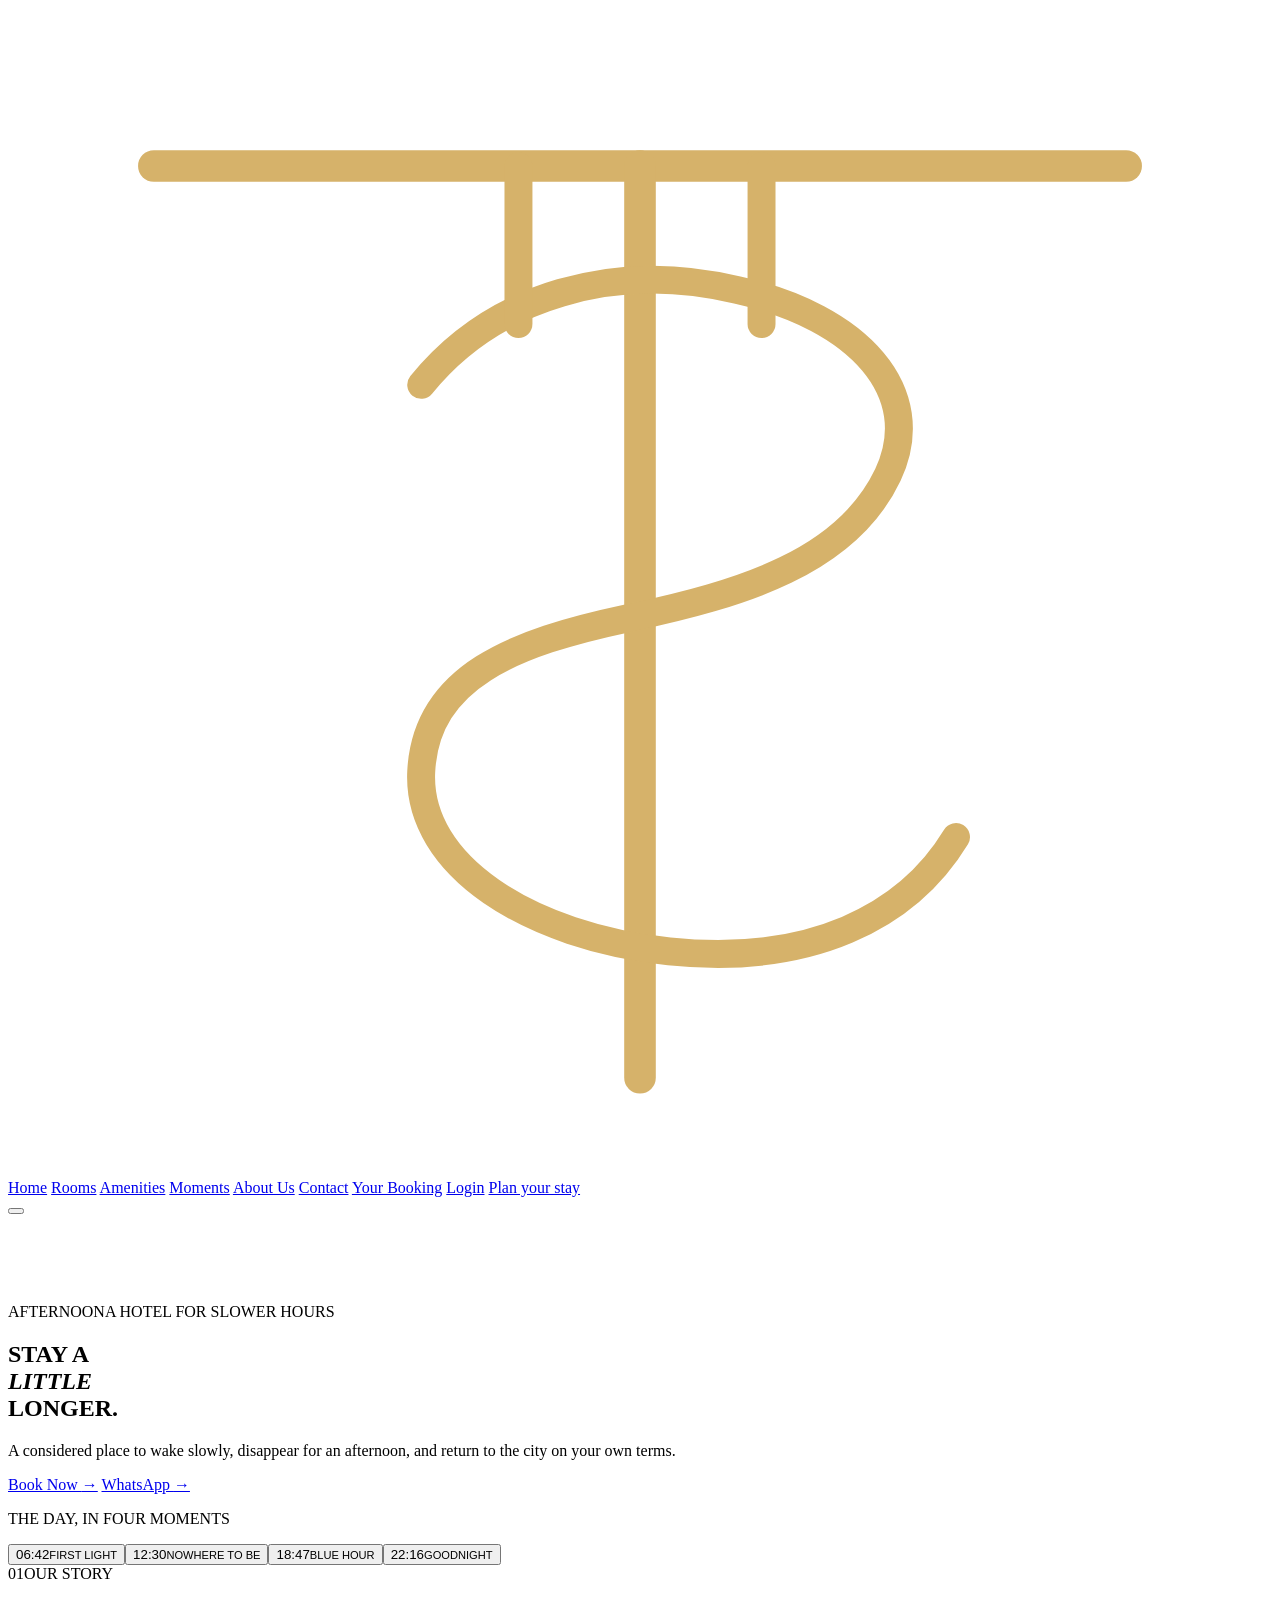
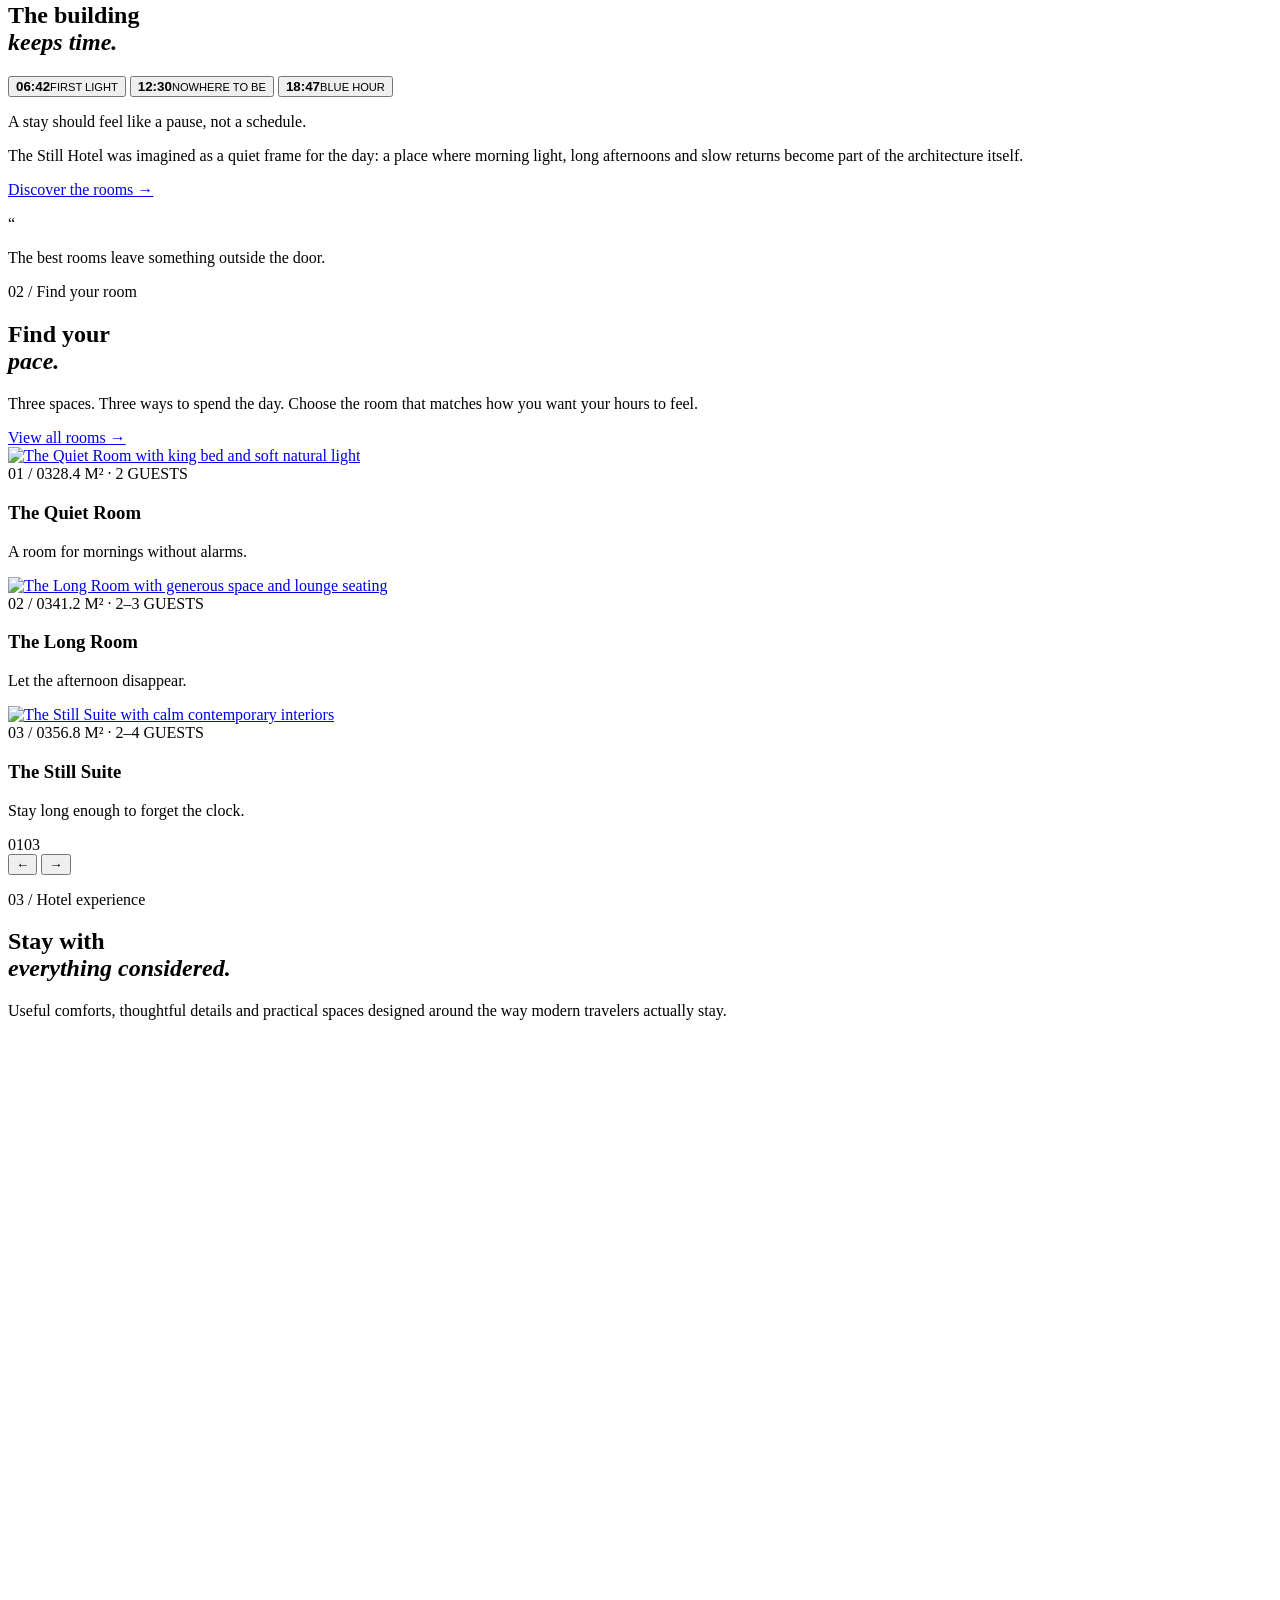
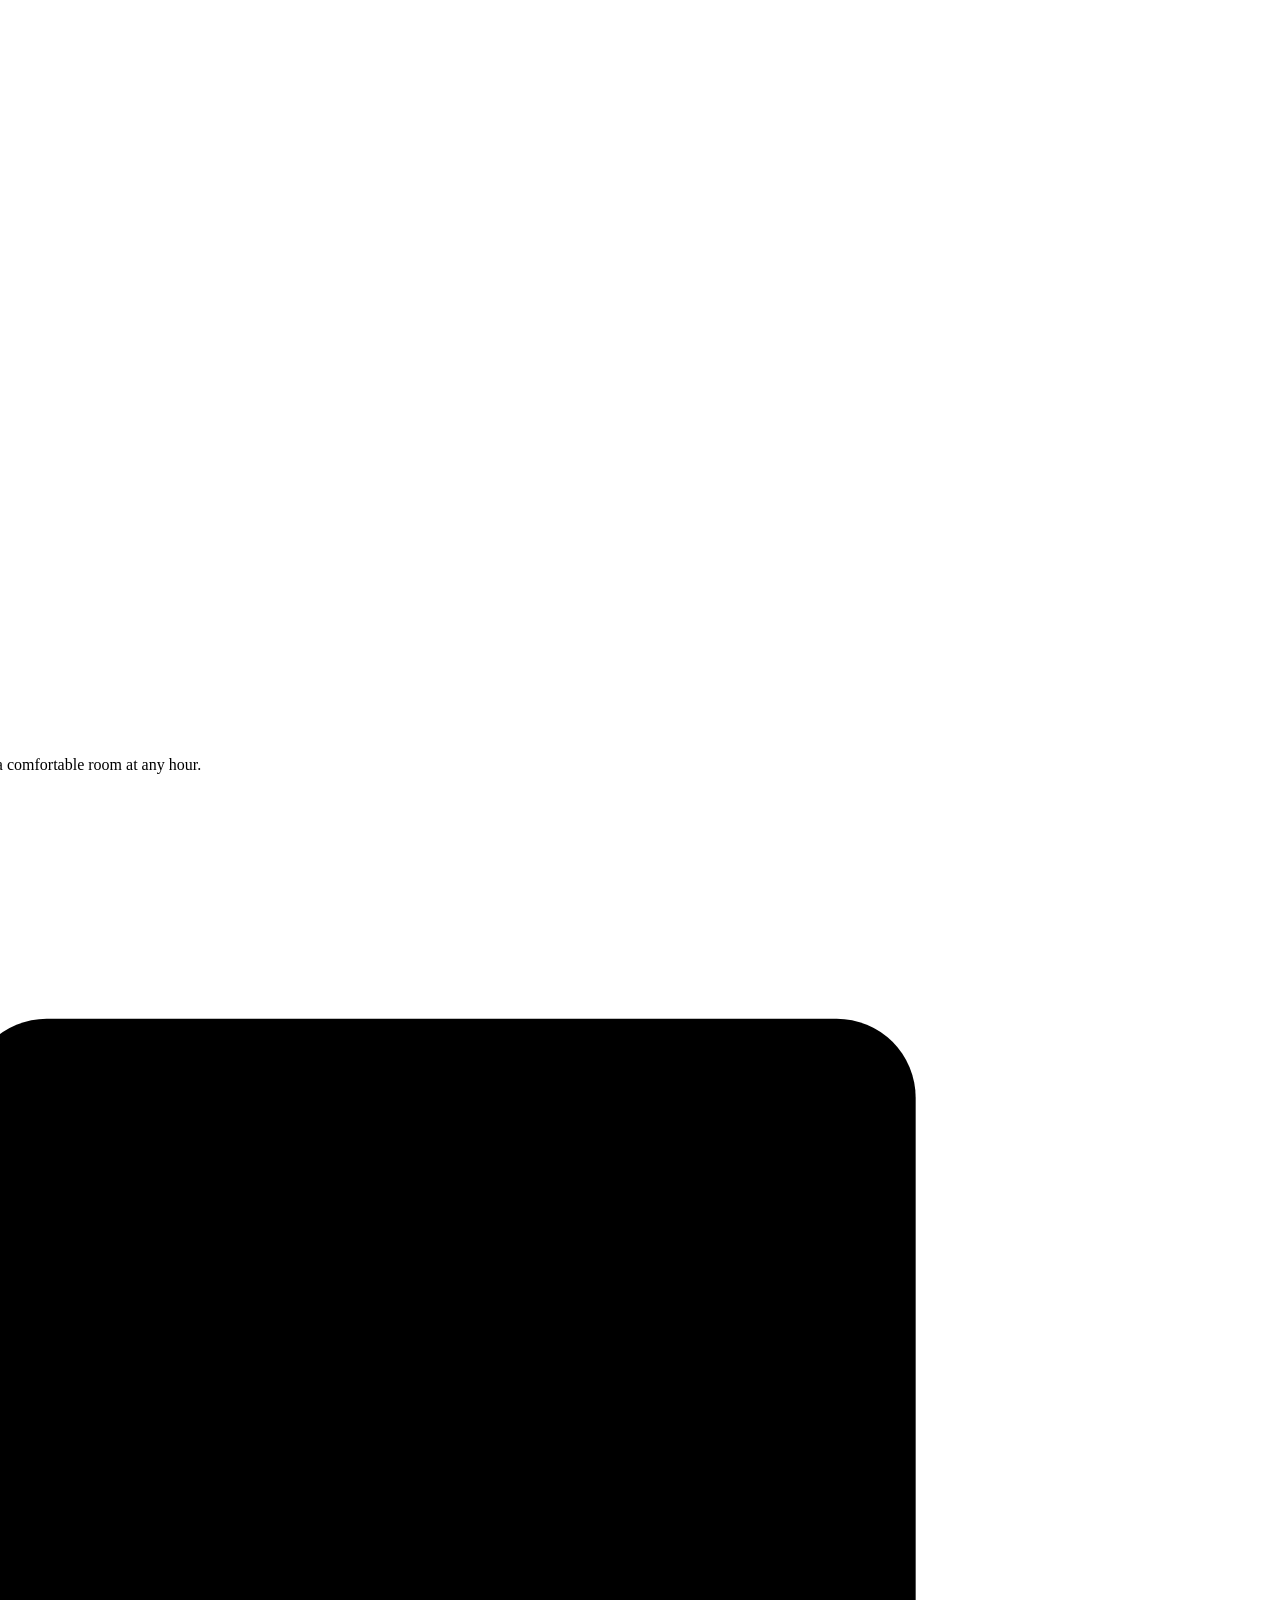
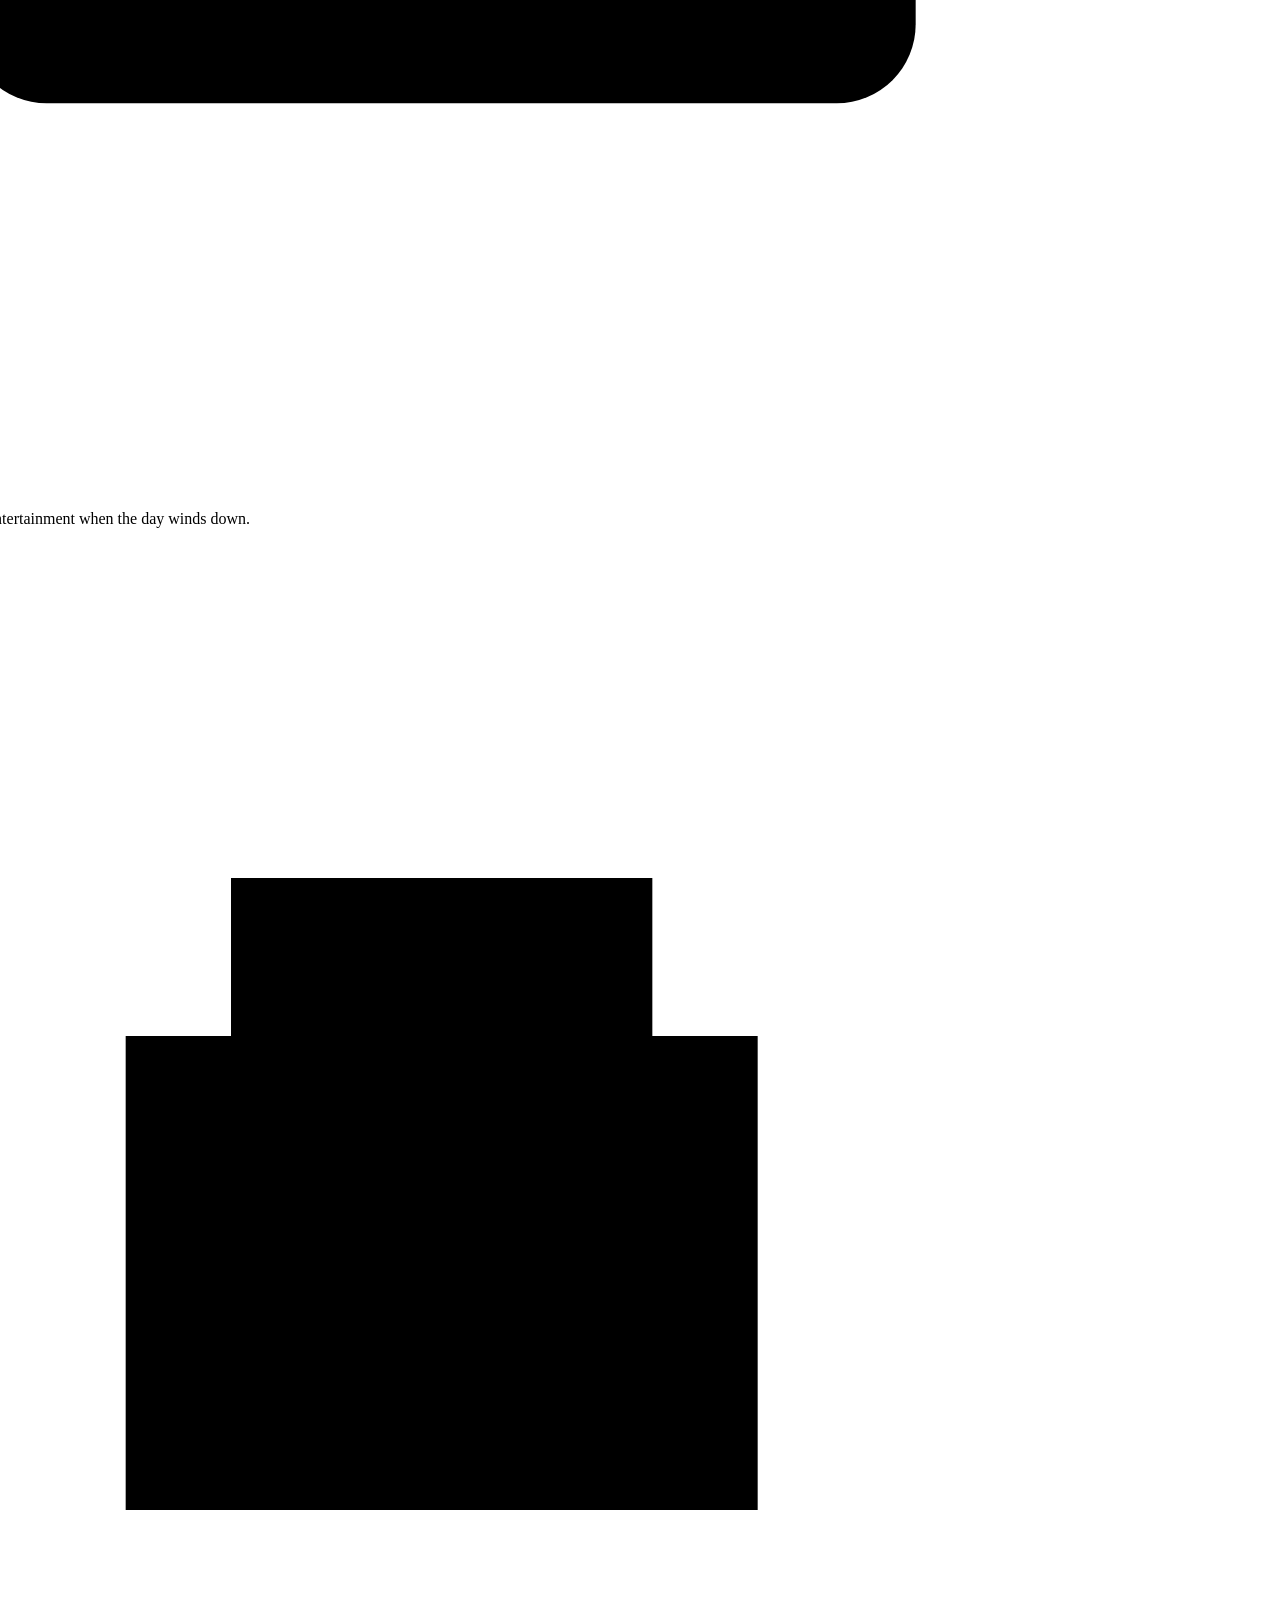
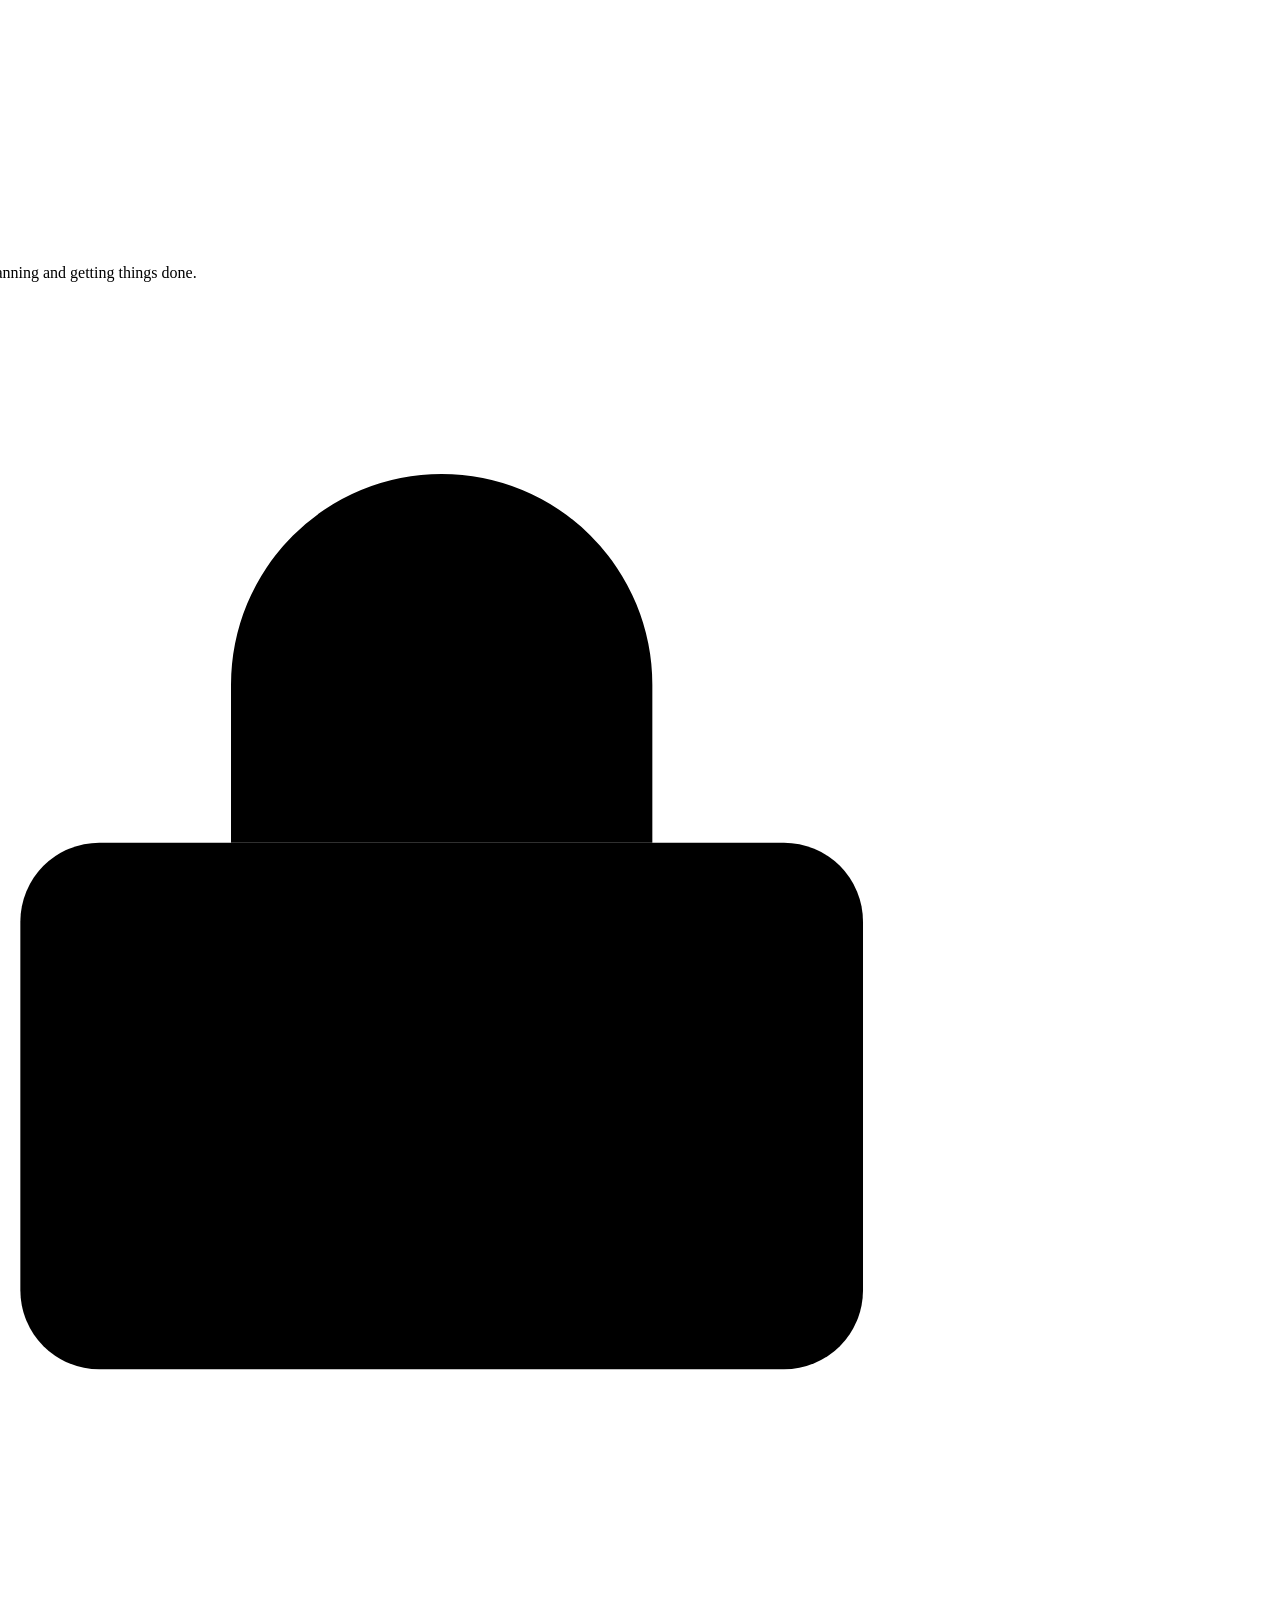
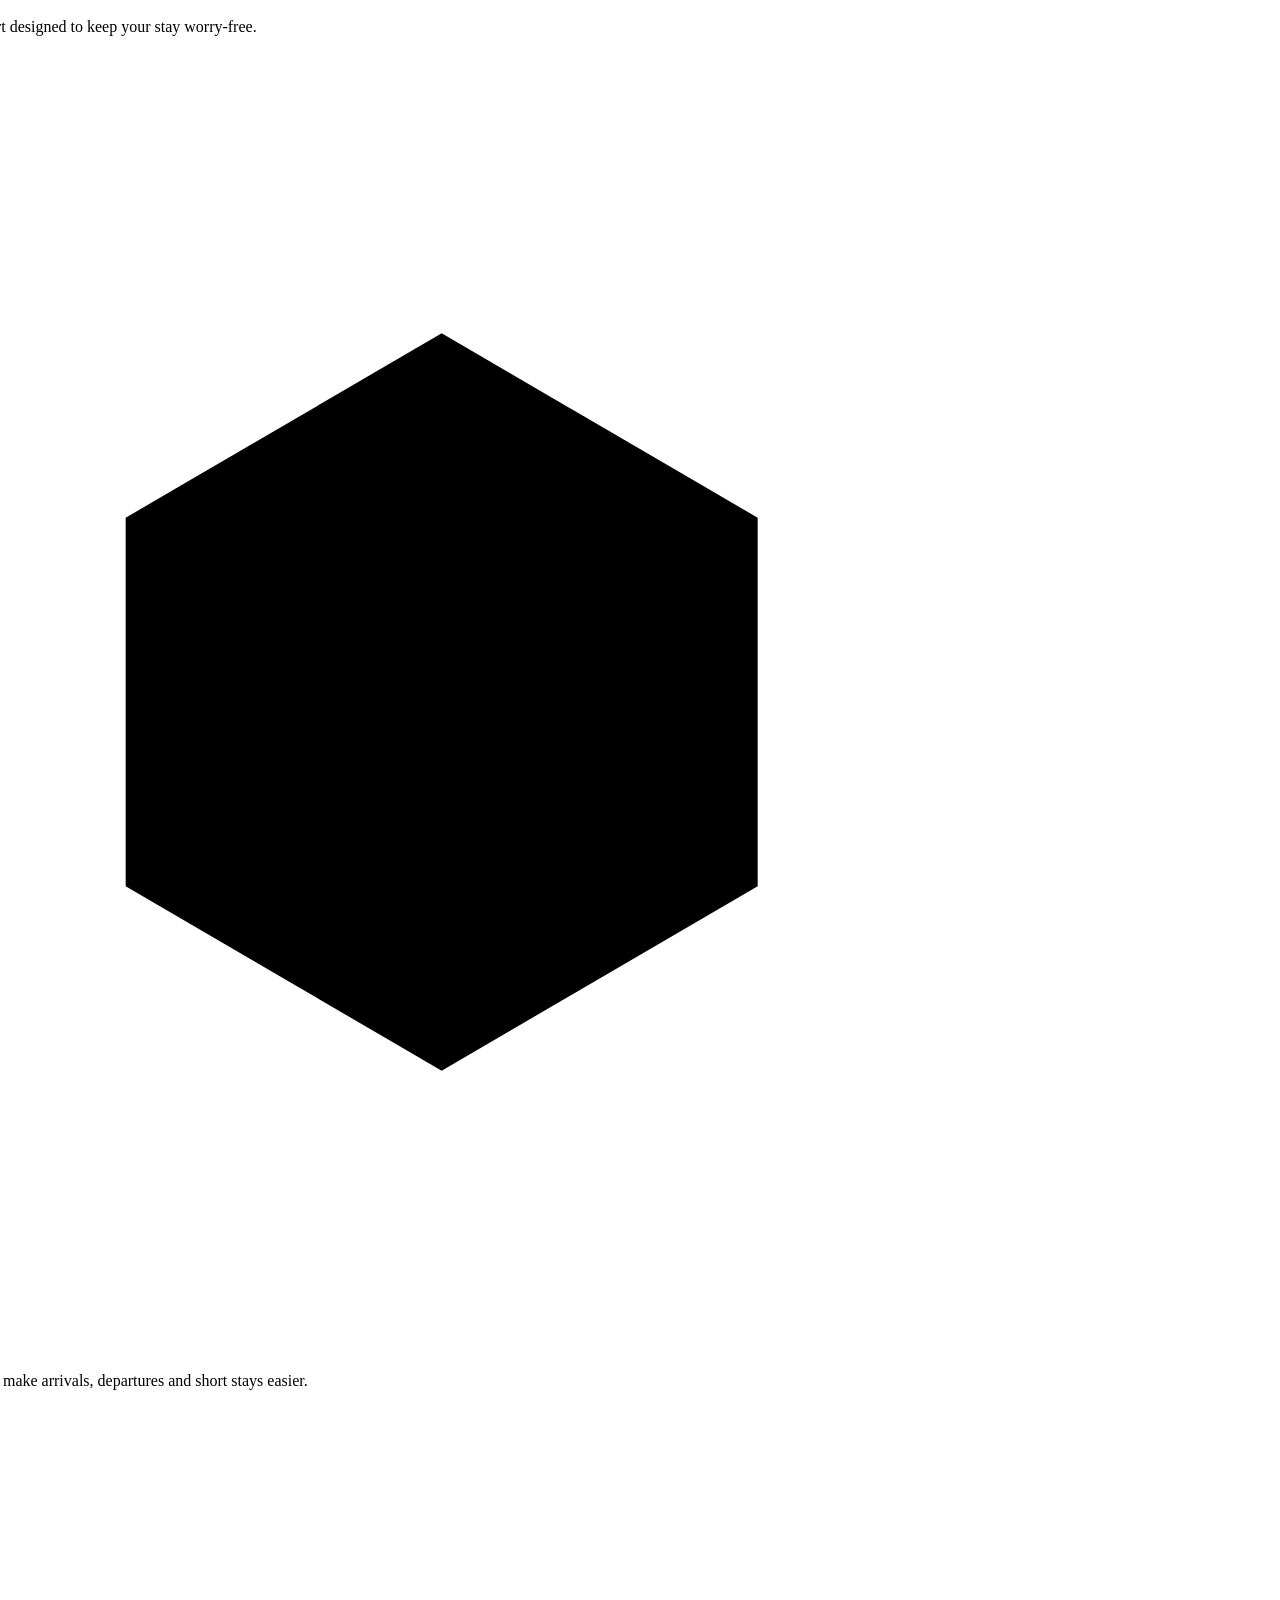
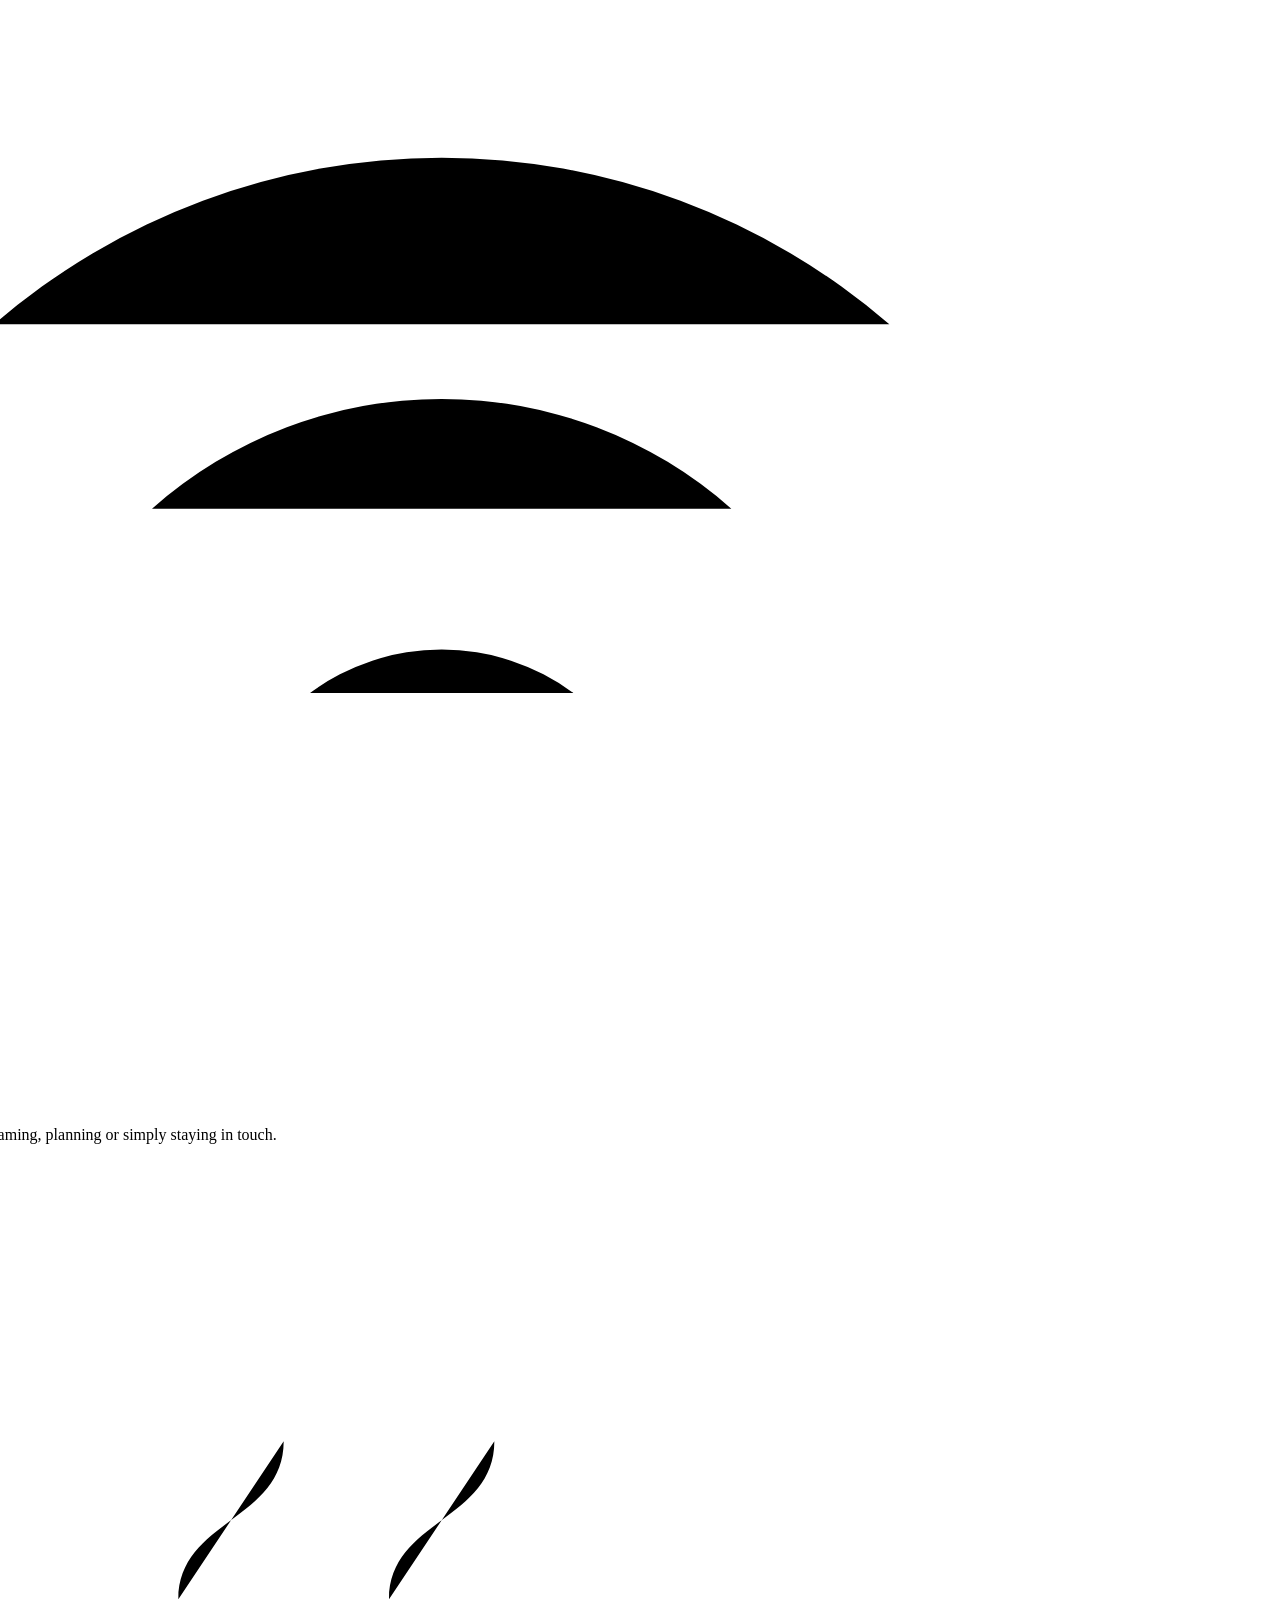
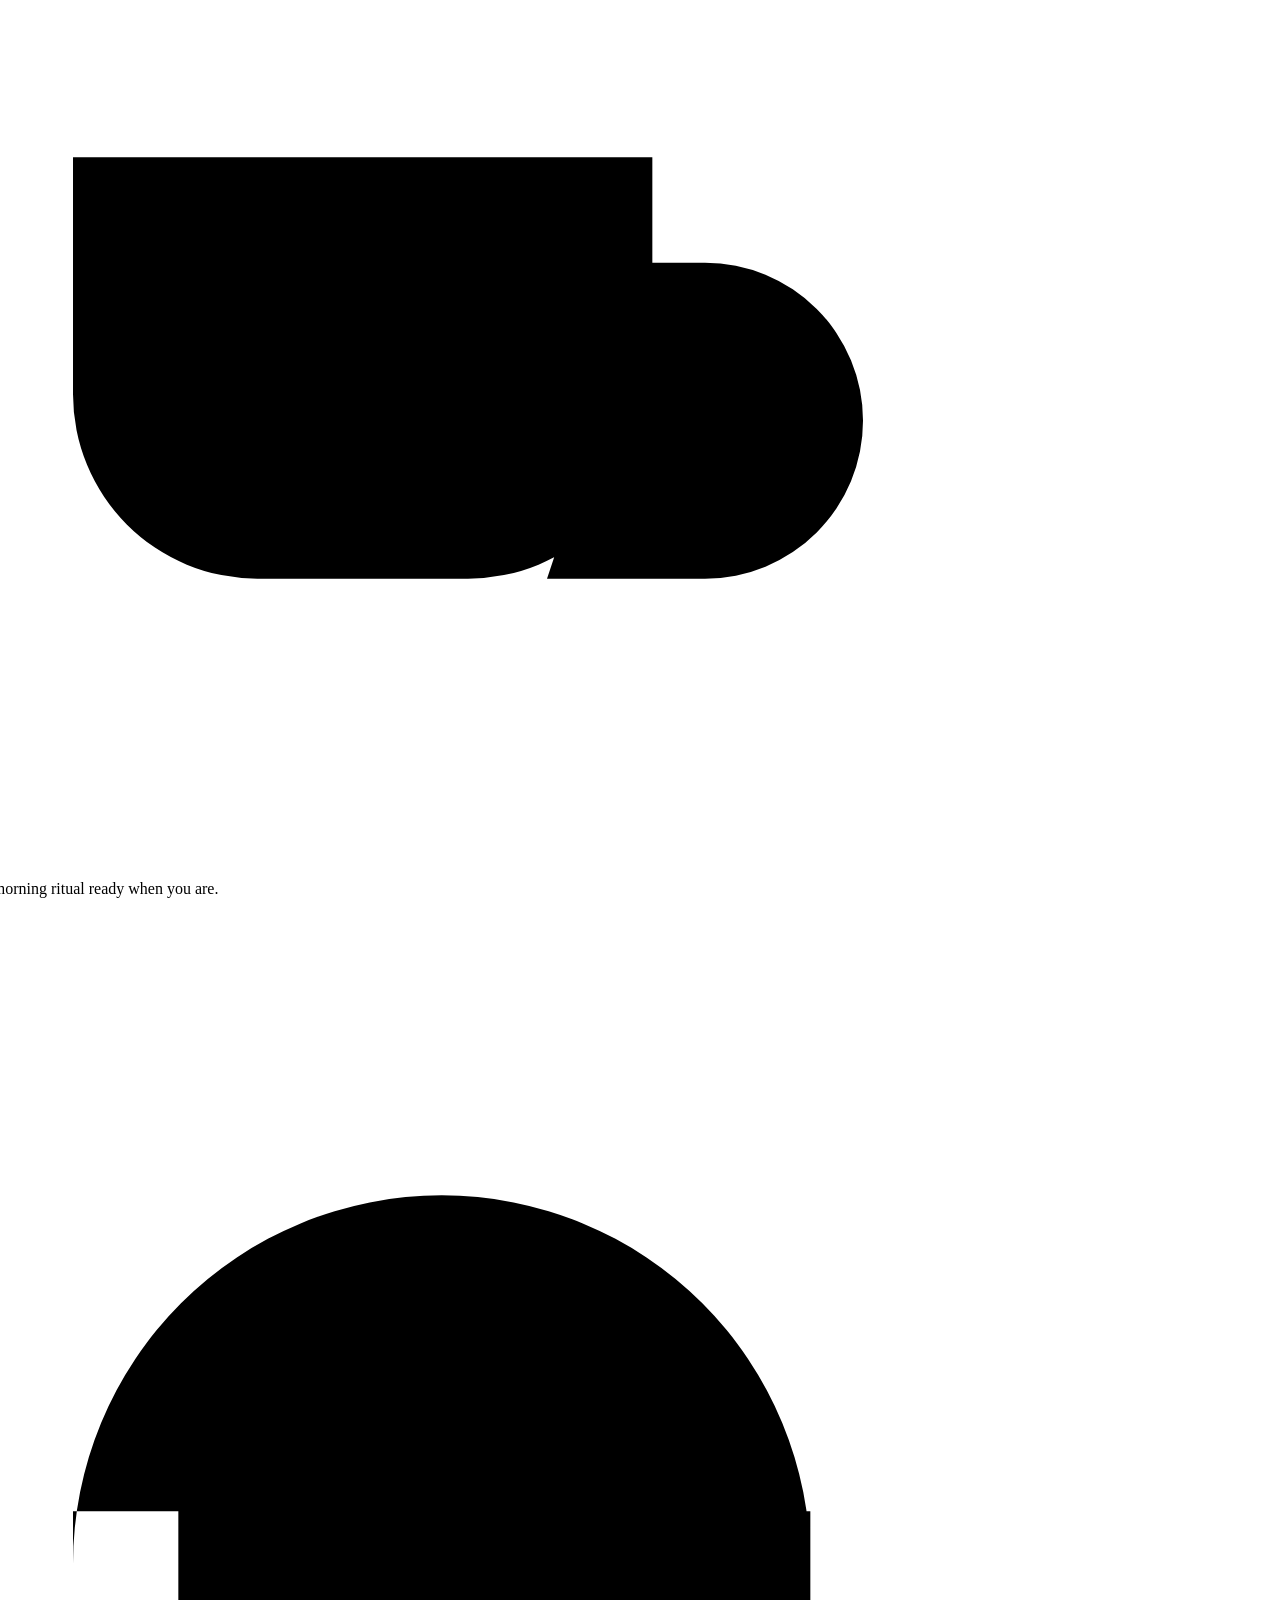
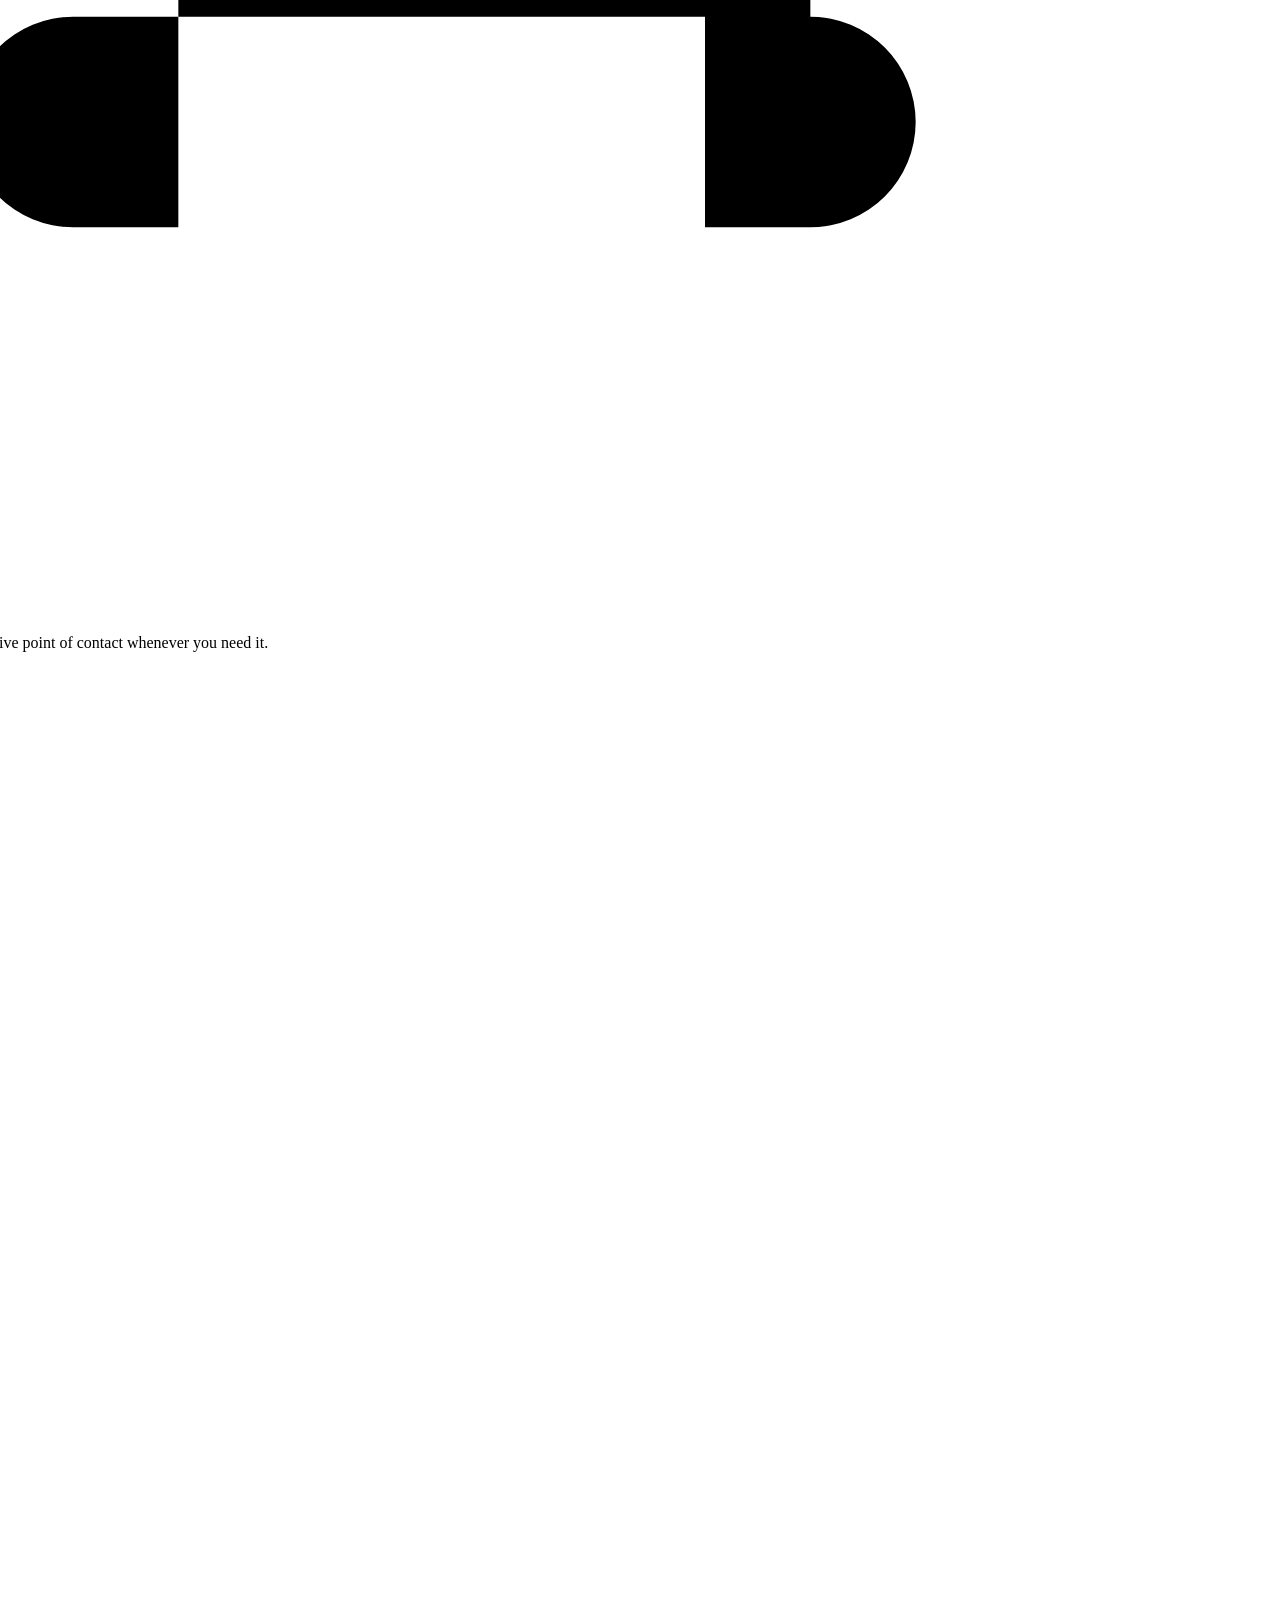
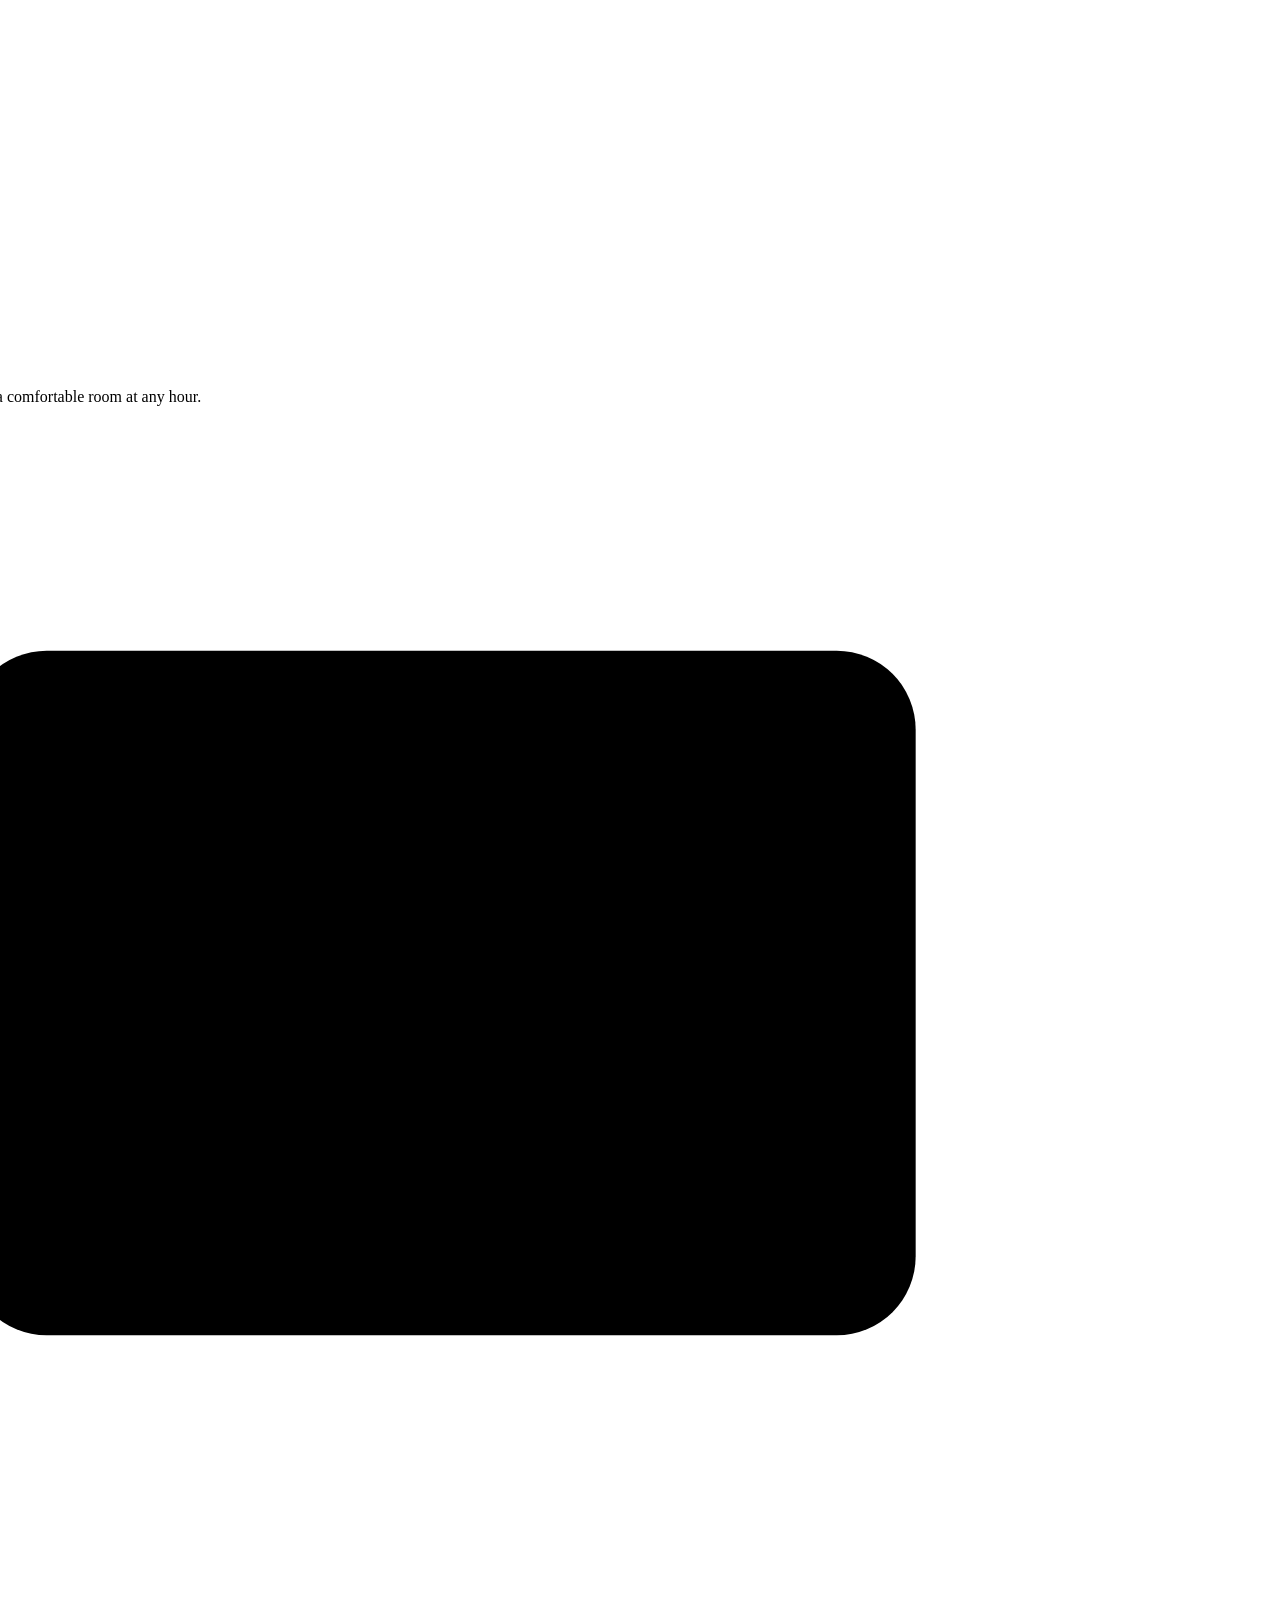
==== commit 71ebb406: "Use home runtime CSS bundle" ====
--- a/index.html
+++ b/index.html
@@ -25,7 +25,7 @@
         imagesizes="100vw"
         fetchpriority="high">
     <link rel="icon" href="assets/logo-still.svg" type="image/svg+xml">
-<link rel="stylesheet" href="css/style.css">
+<link rel="stylesheet" href="css/runtime/home.css">
   <script type="application/ld+json">
   {
     "@context":"https://schema.org",
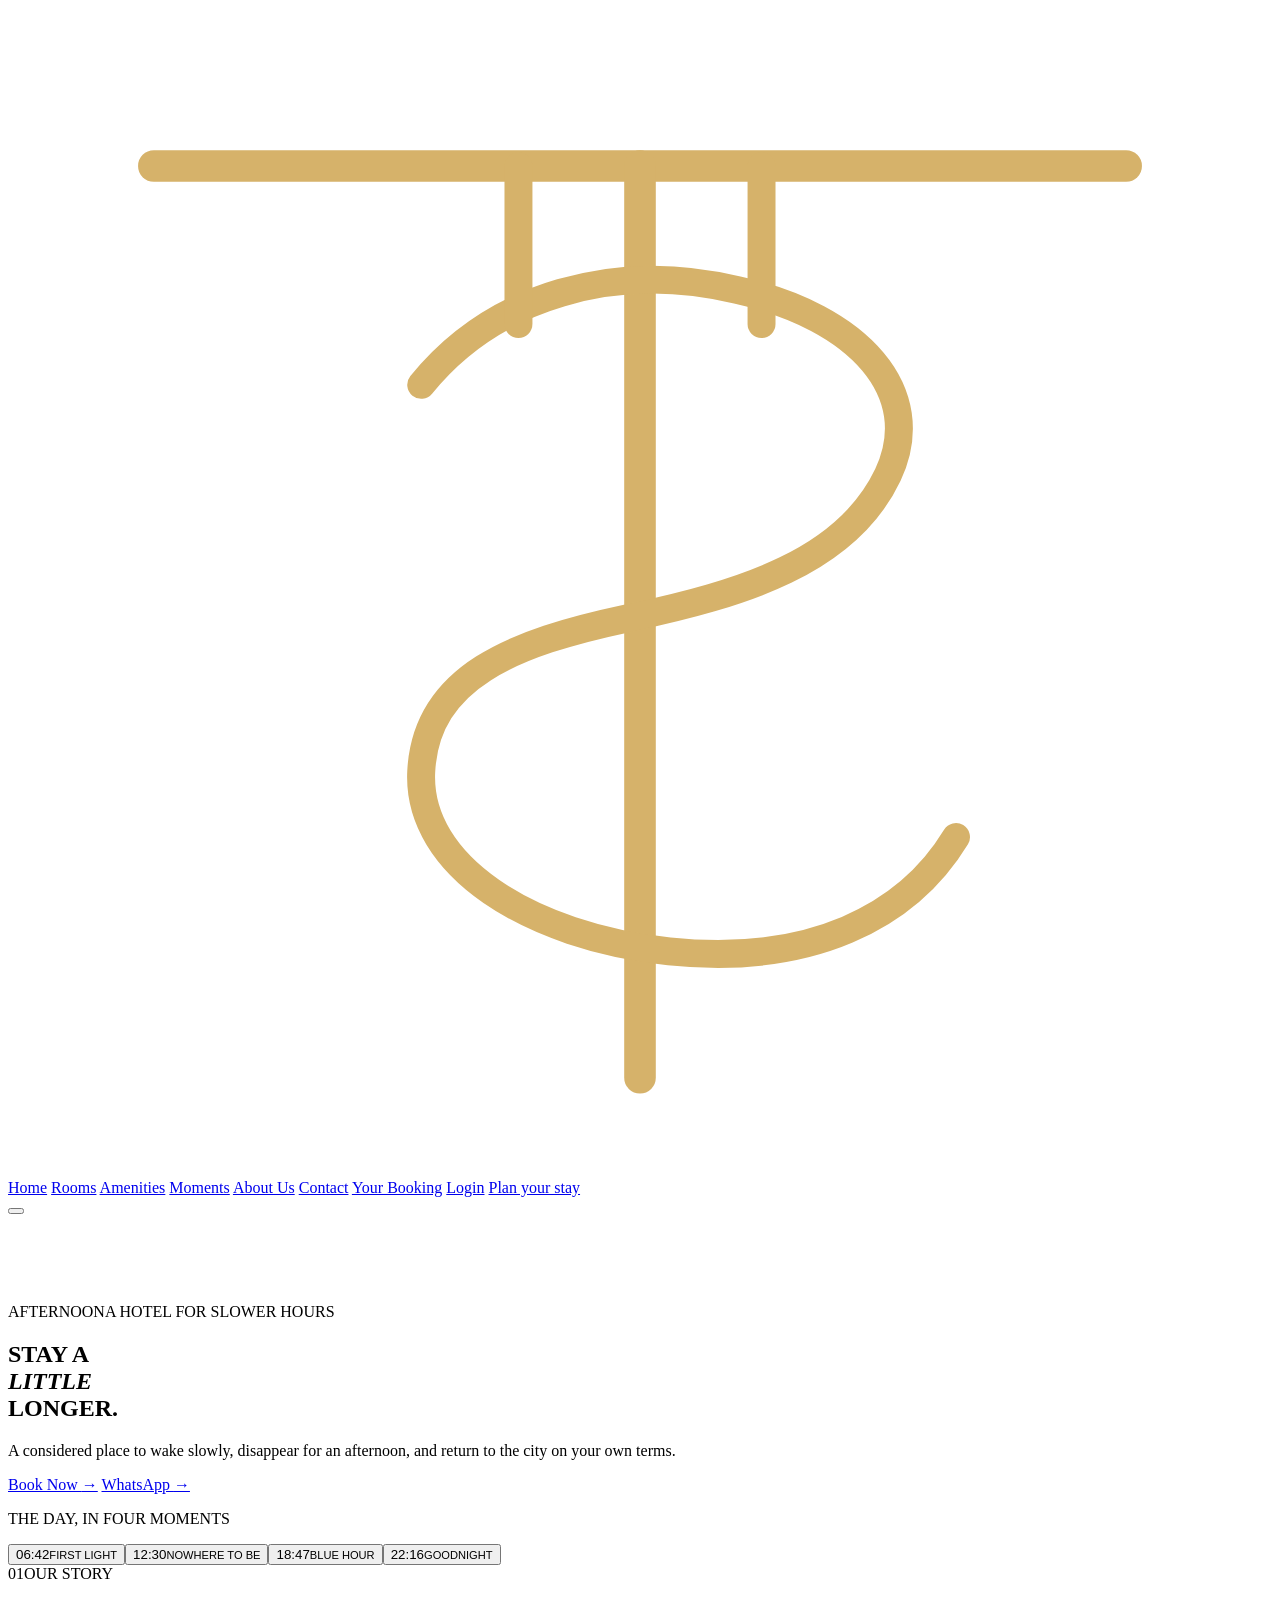
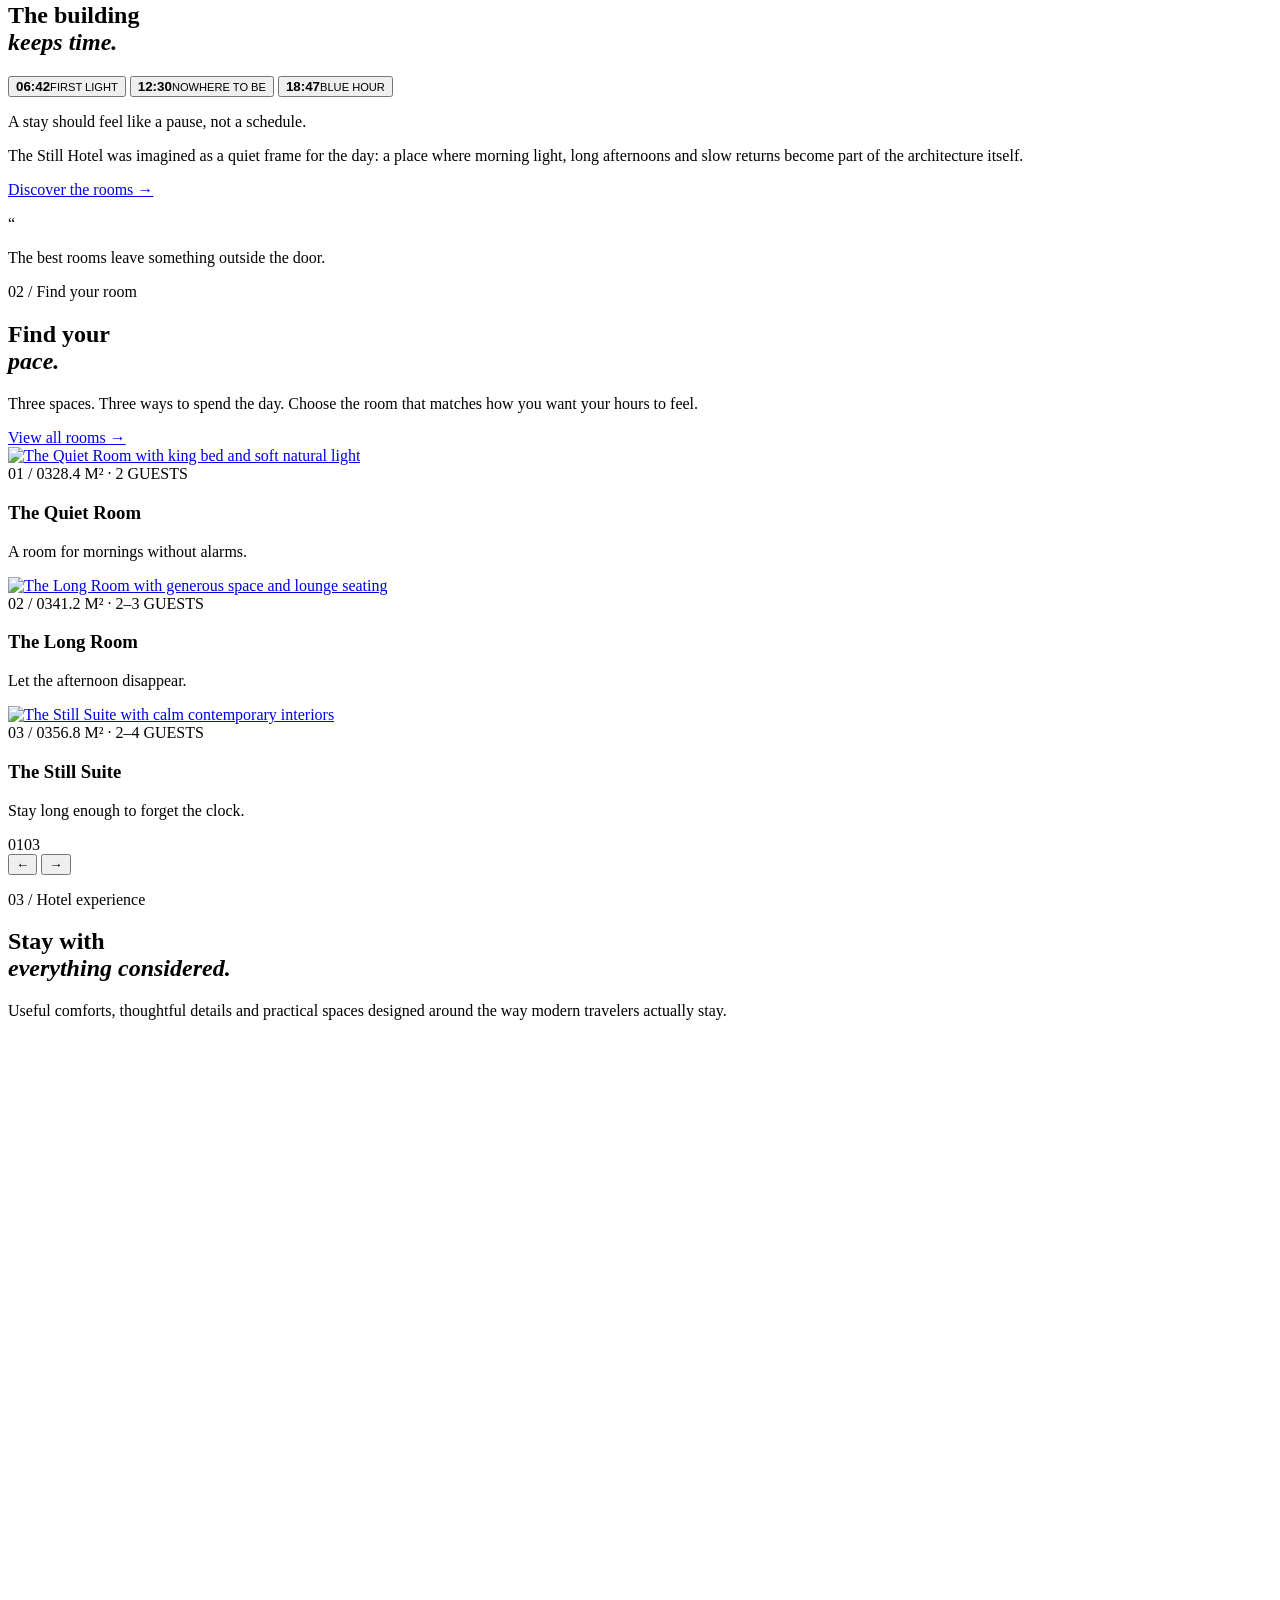
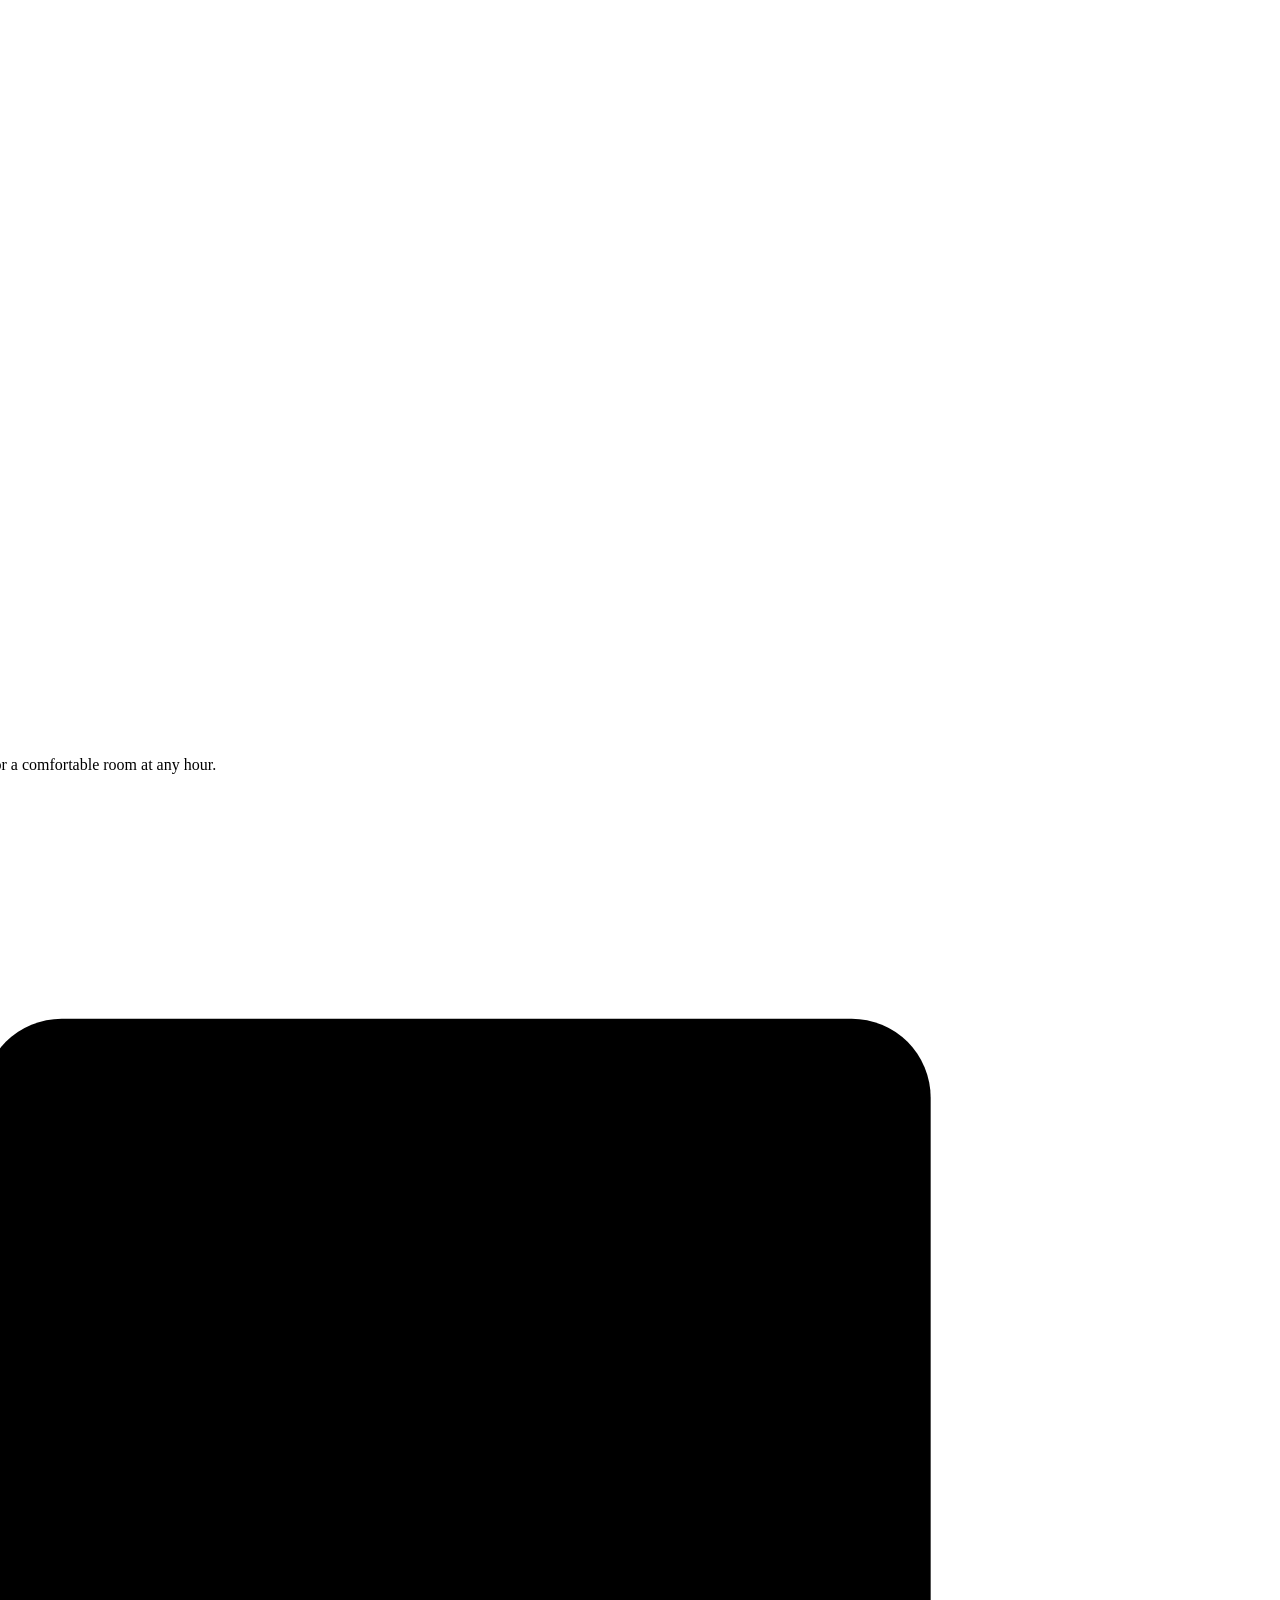
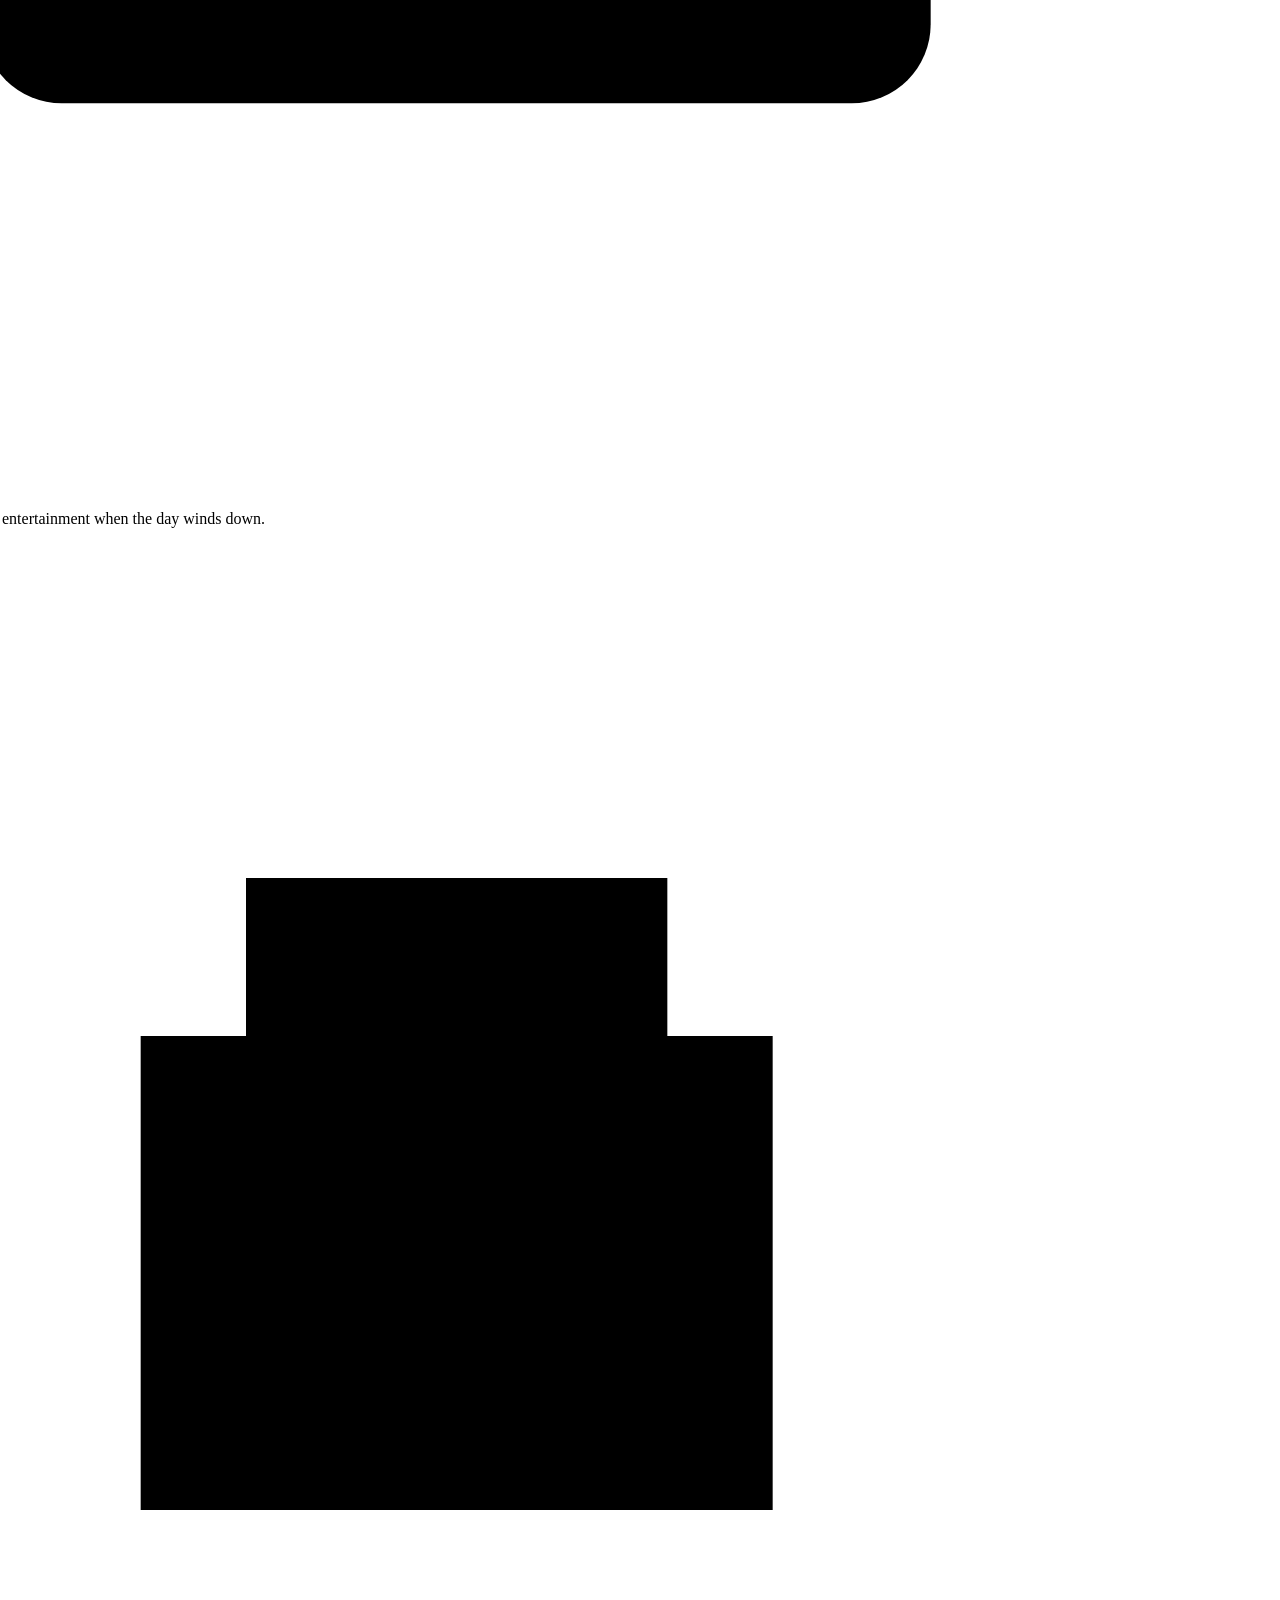
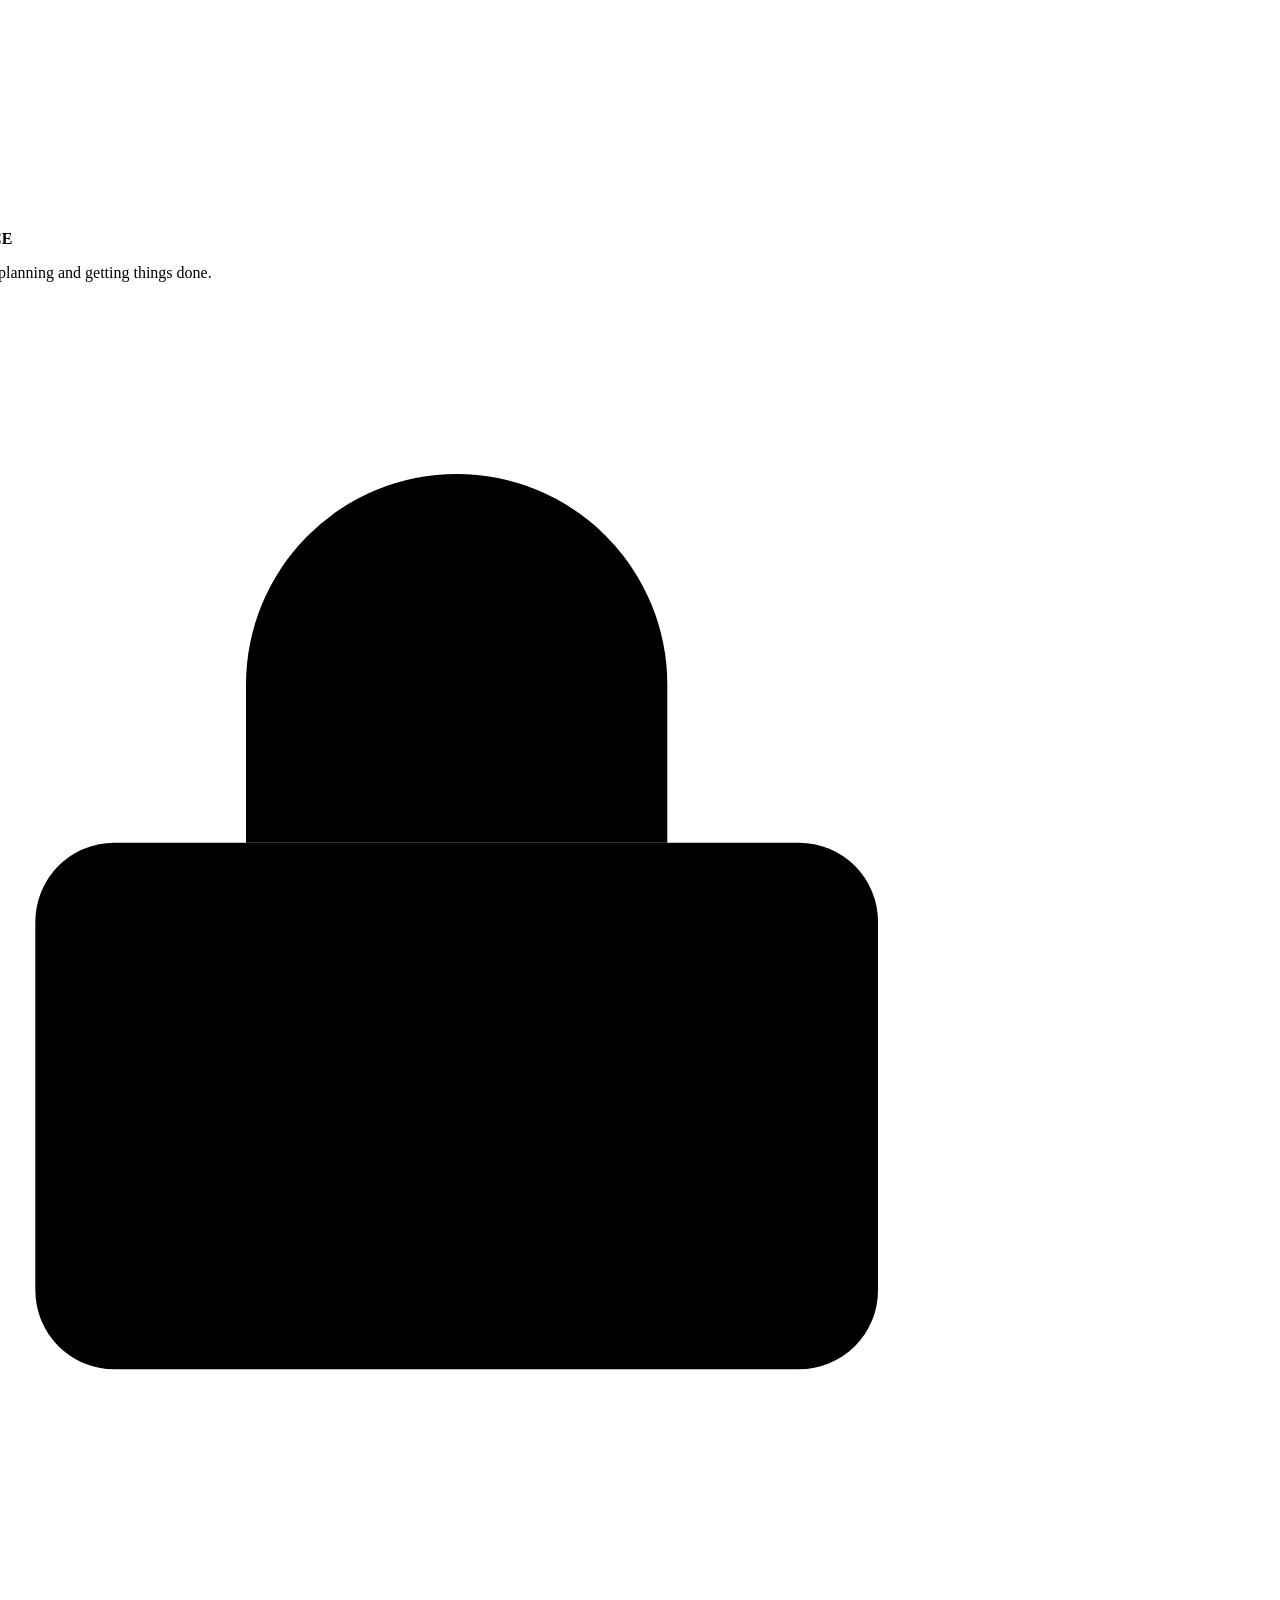
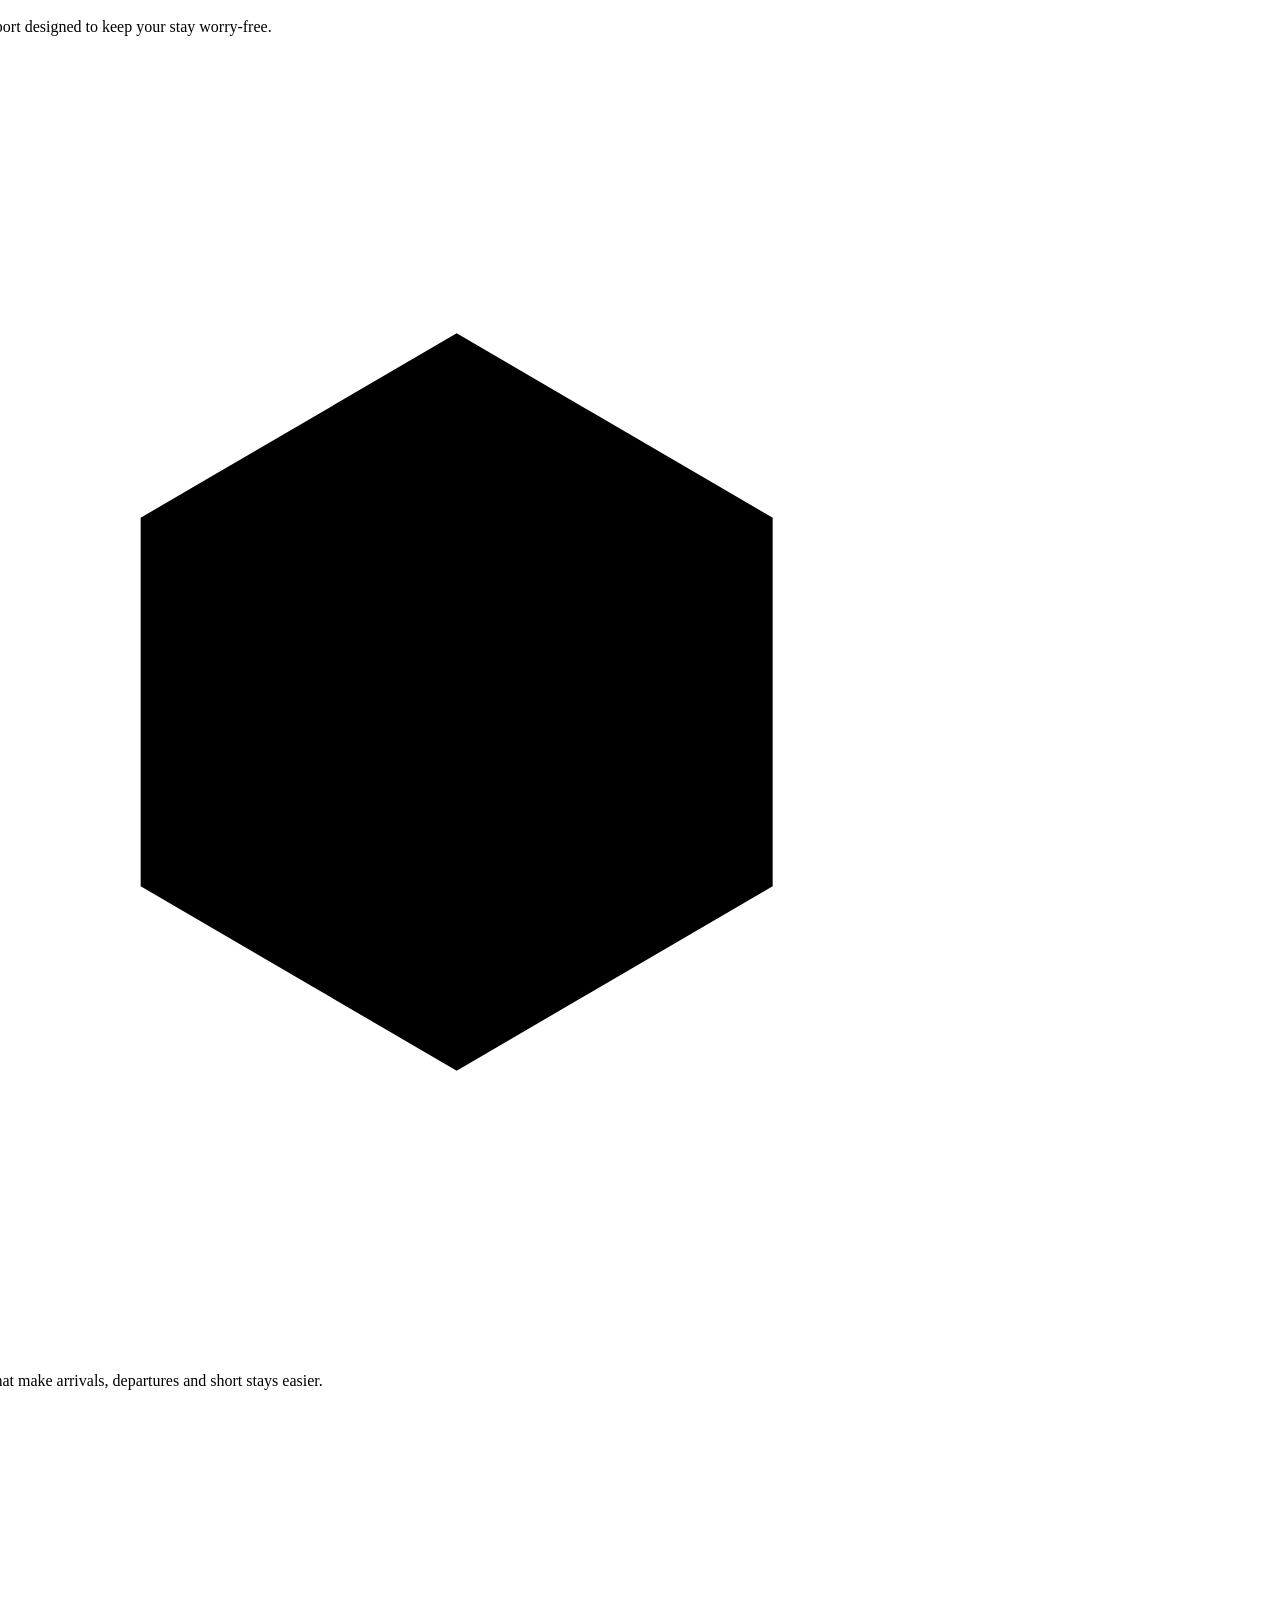
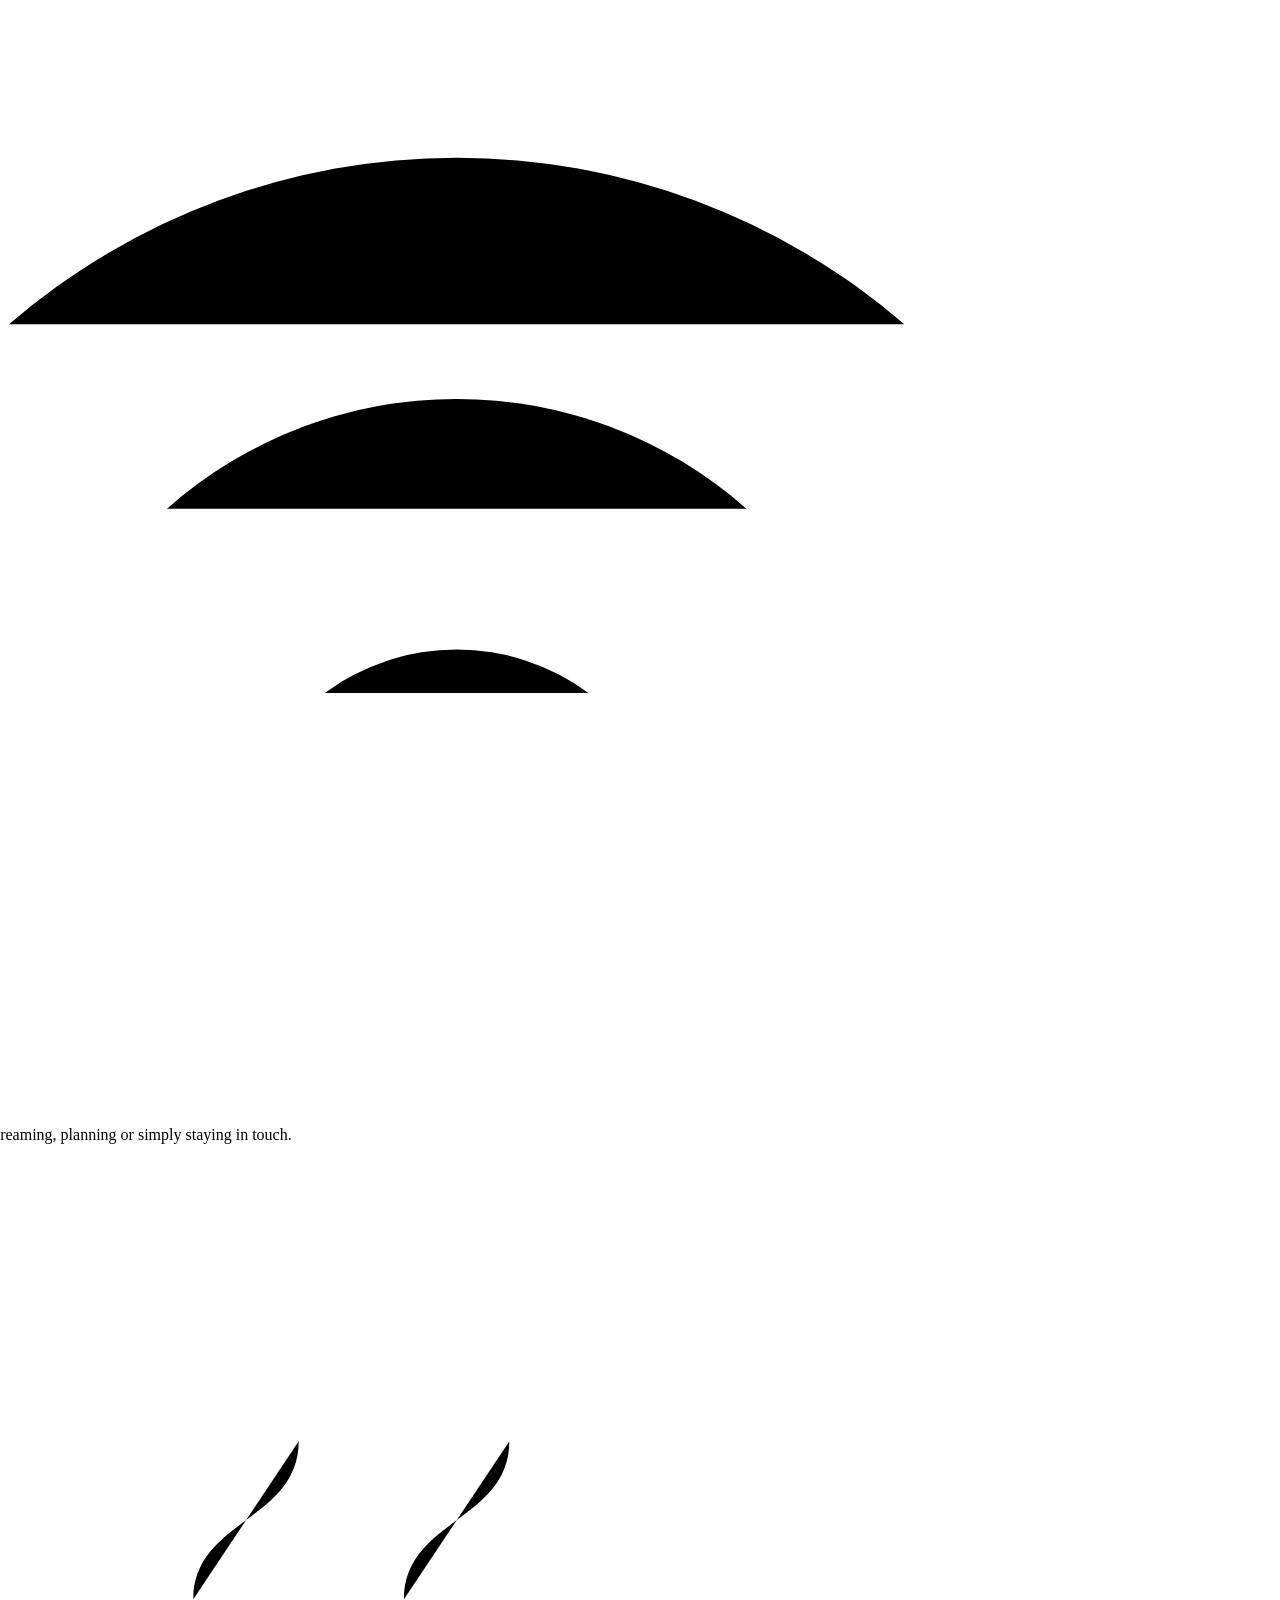
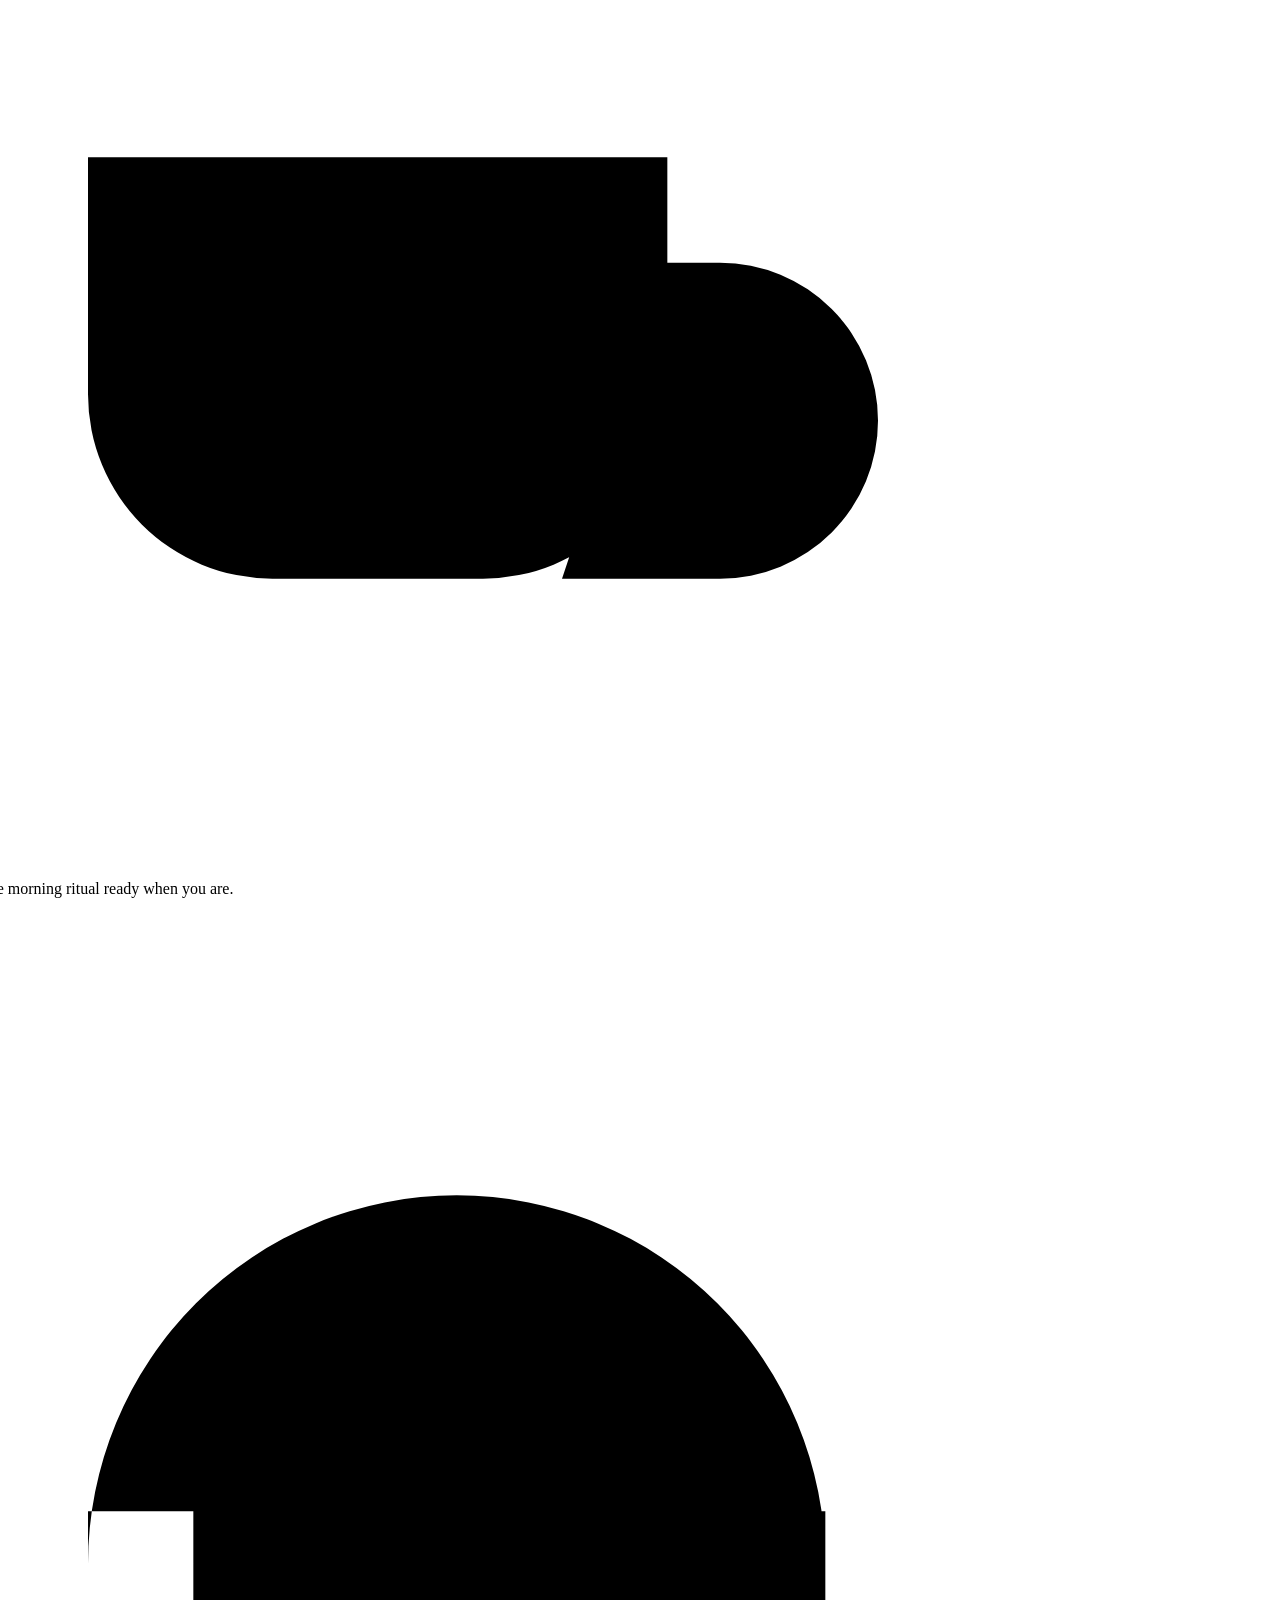
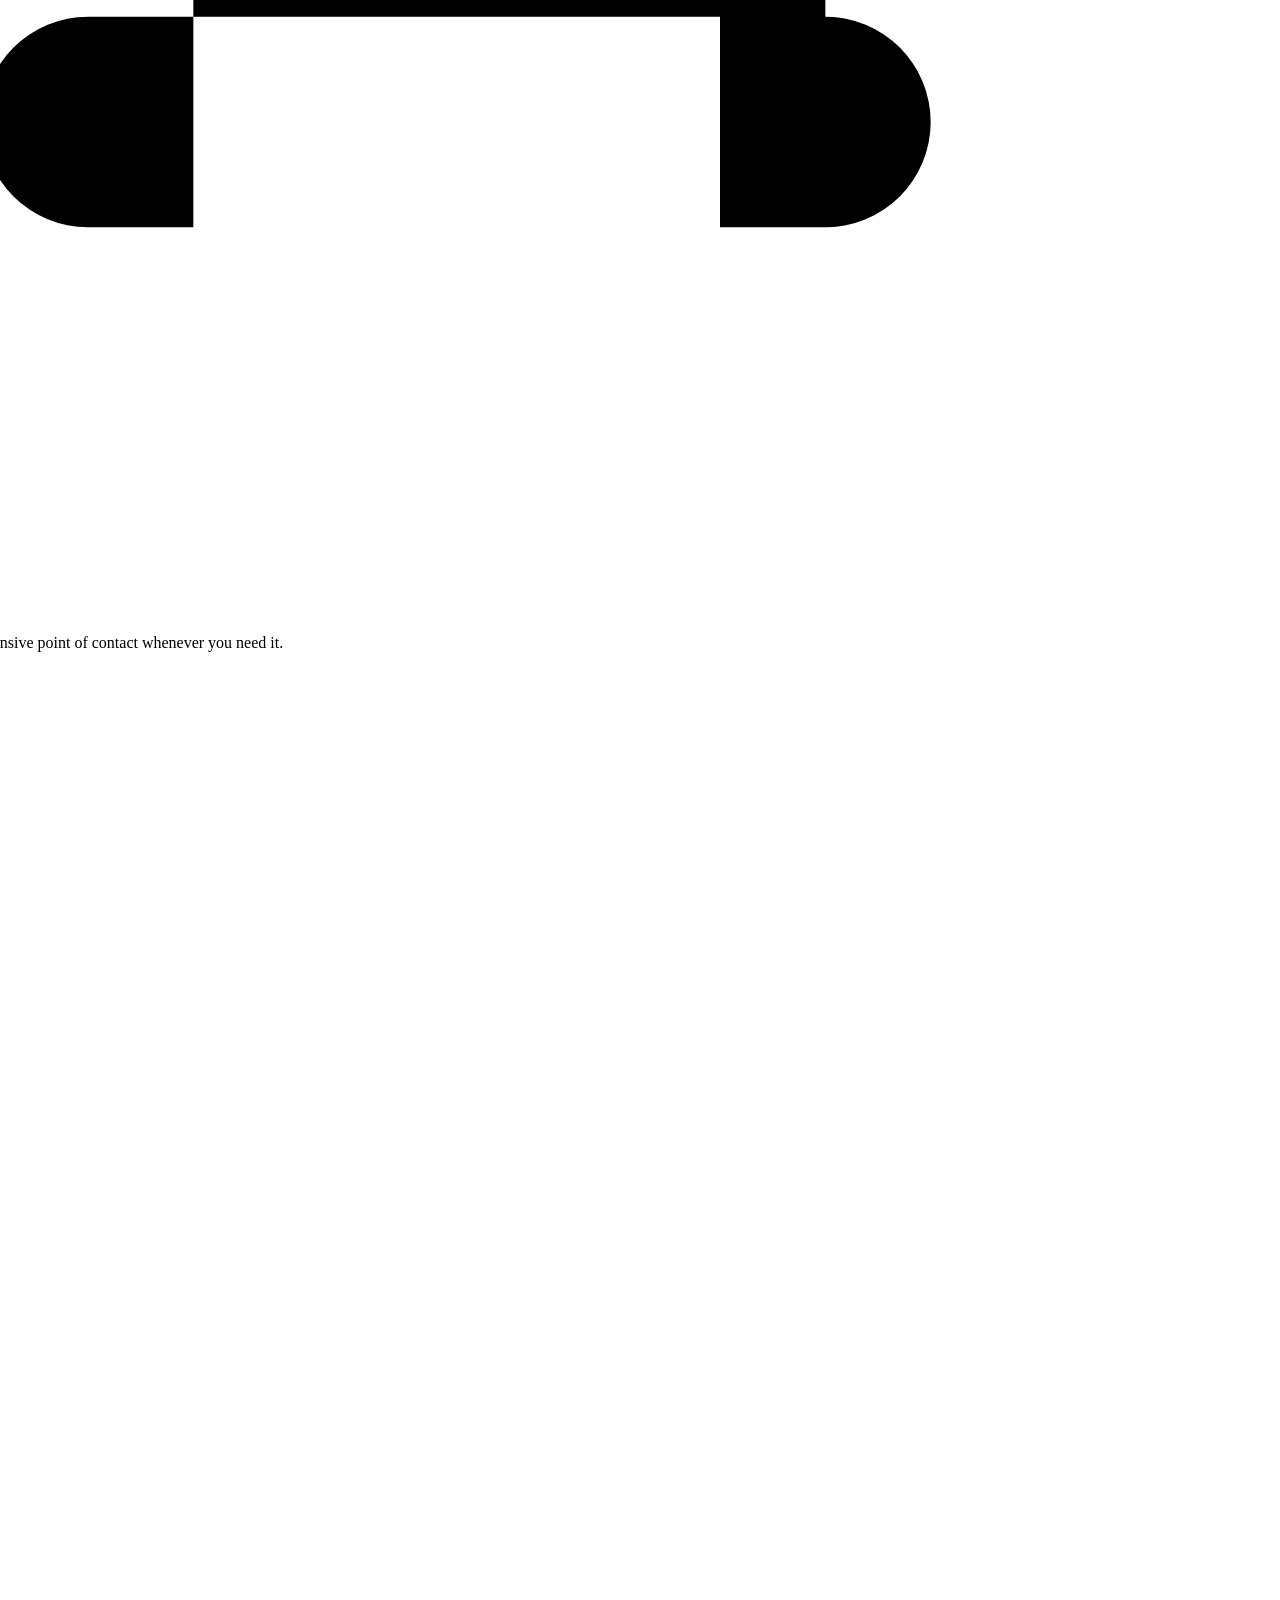
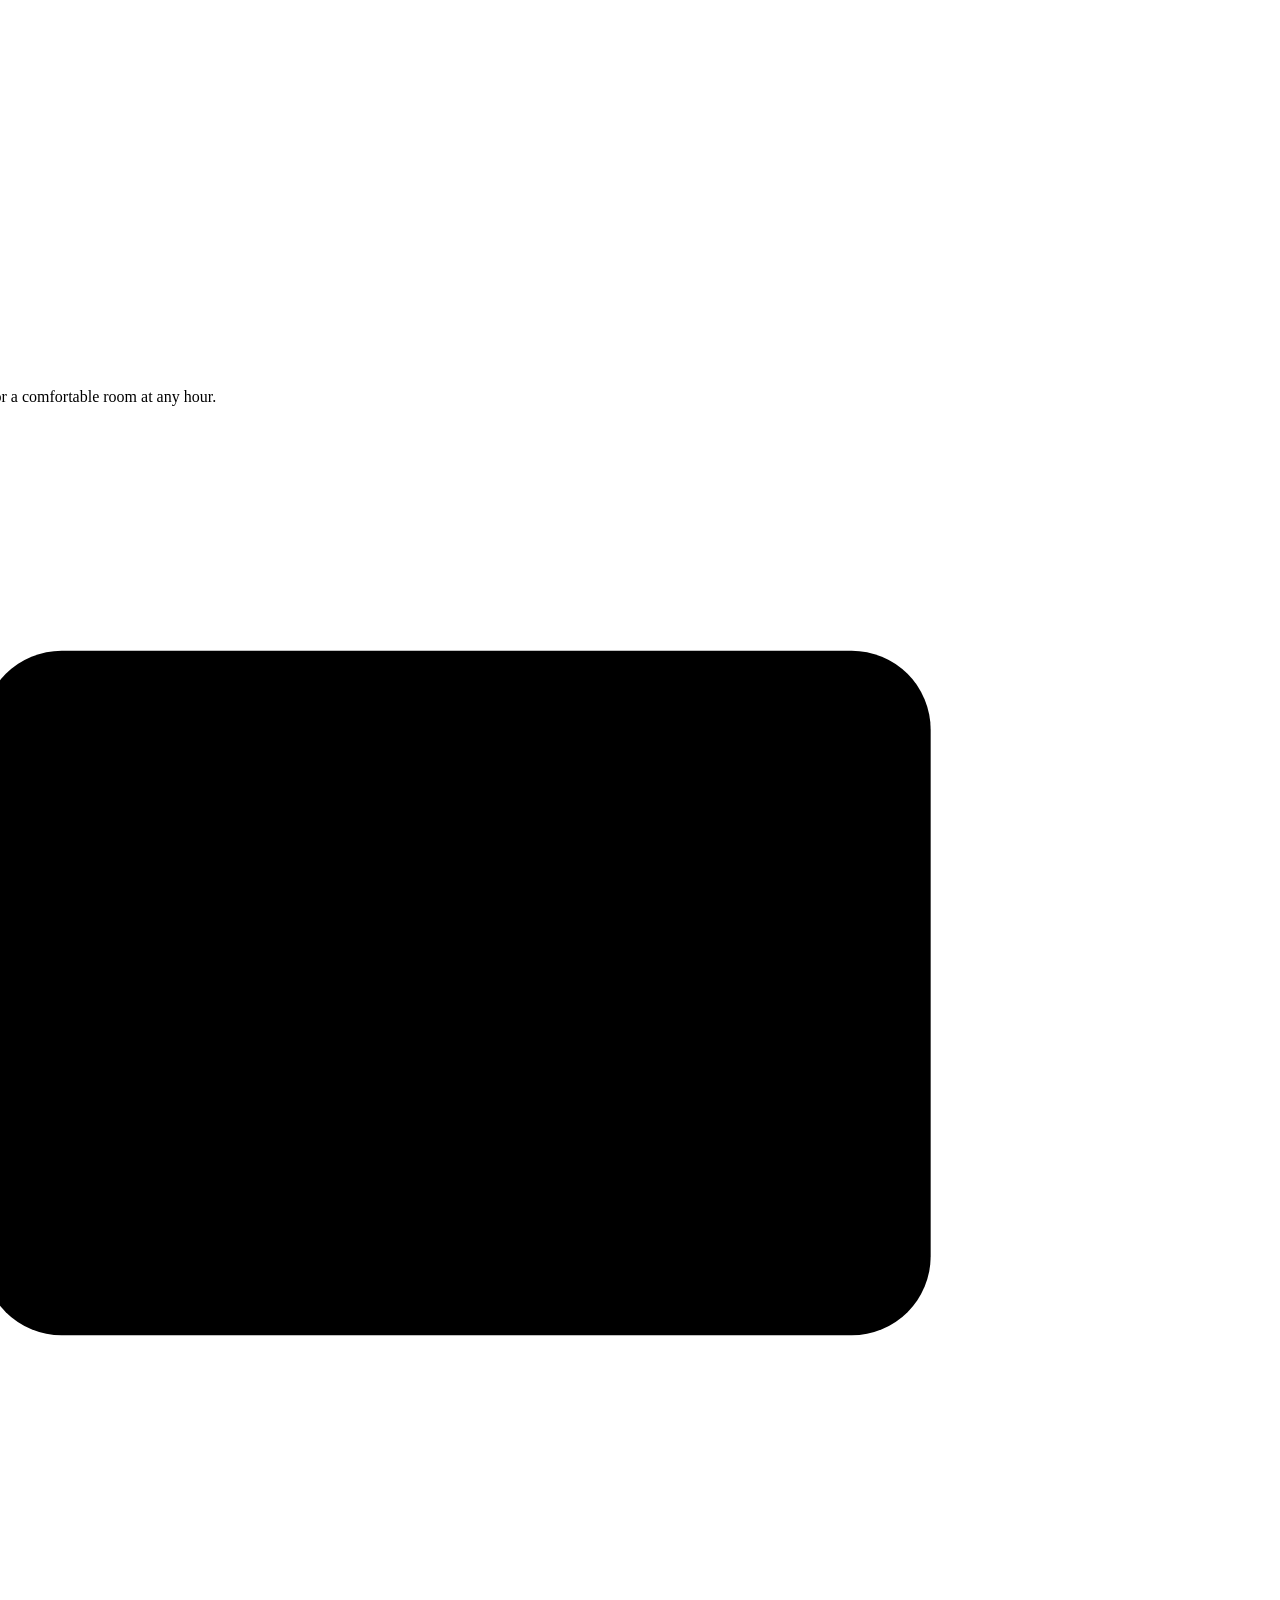
==== commit 3d8facf8: "Use feature-specific runtime scripts" ====
--- a/index.html
+++ b/index.html
@@ -527,6 +527,7 @@
 <script src="js/booking-flow.js" defer></script>
 <script src="js/navigation.js" defer></script>
 <script src="js/motion.js" defer></script>
-<script src="js/main.js" defer></script>
+<script src="js/home.js" defer></script>
+<script src="js/booking.js" defer></script>
 </body>
 </html>
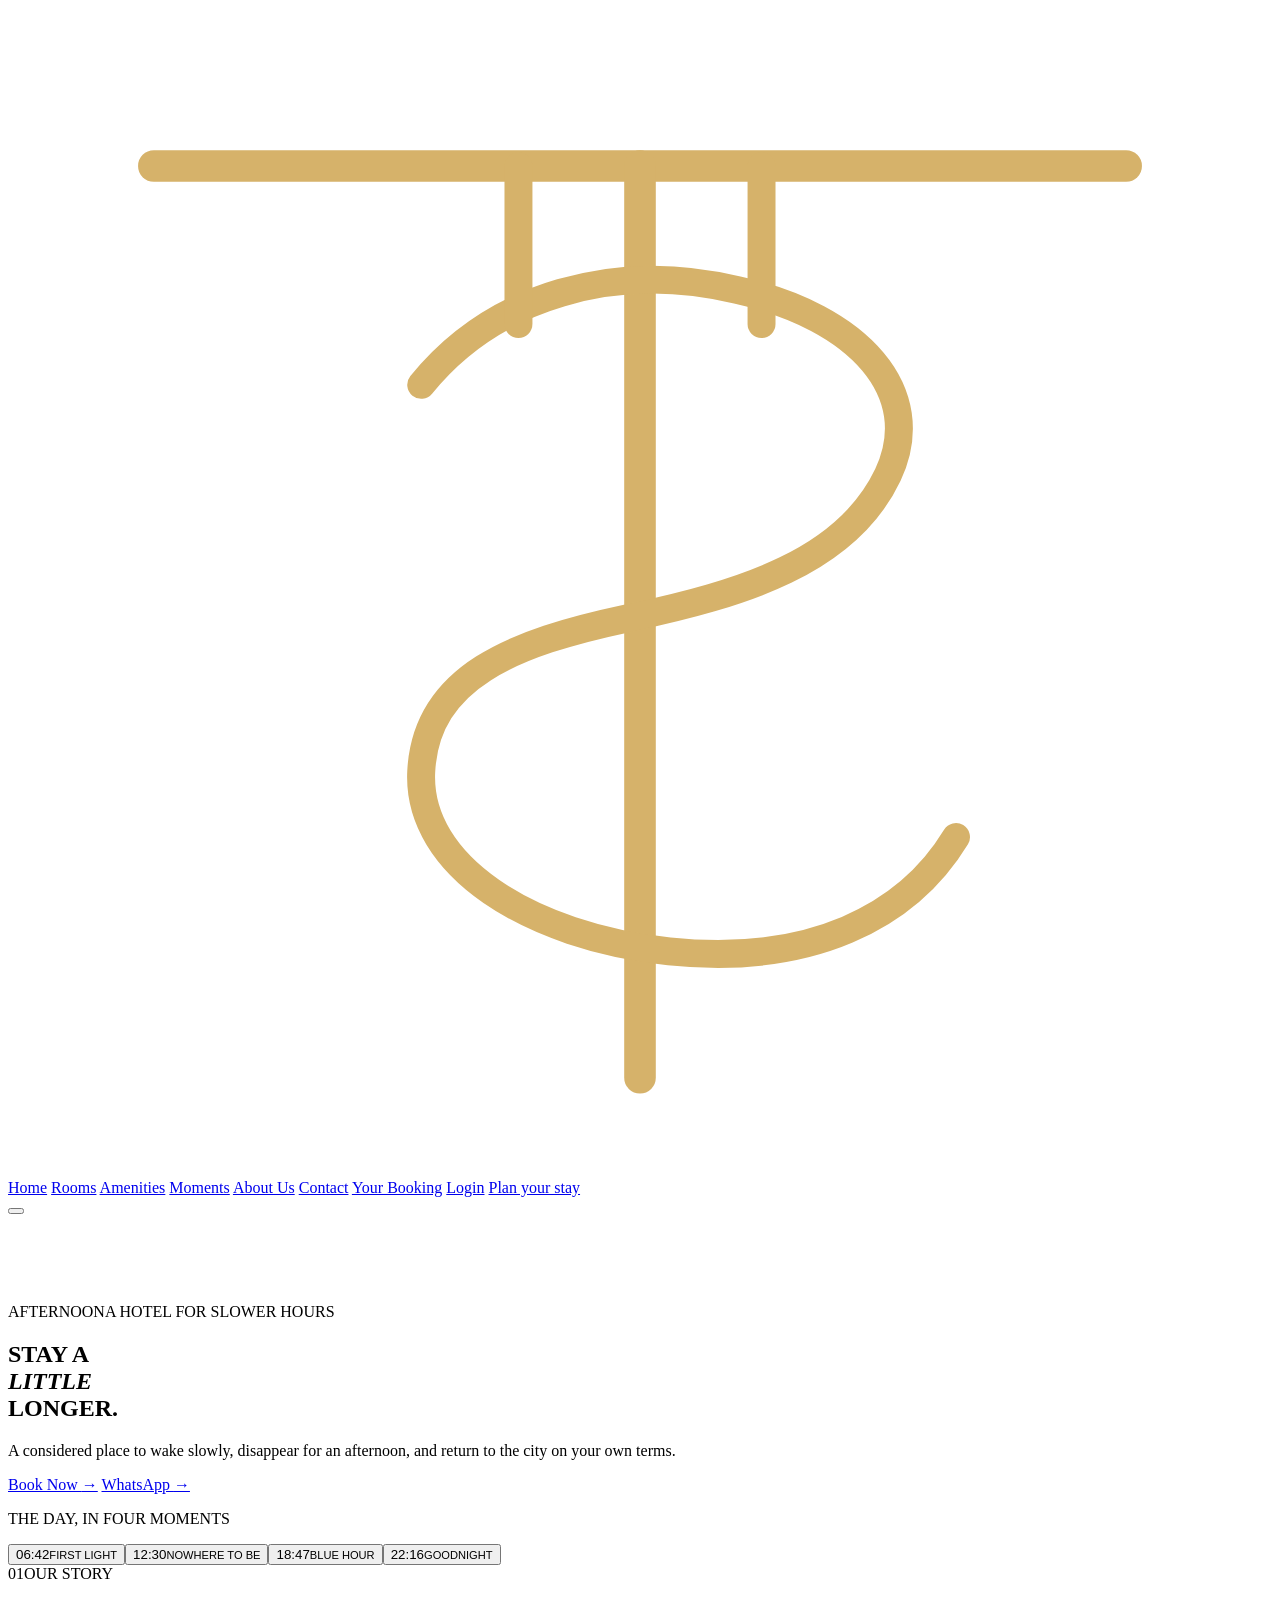
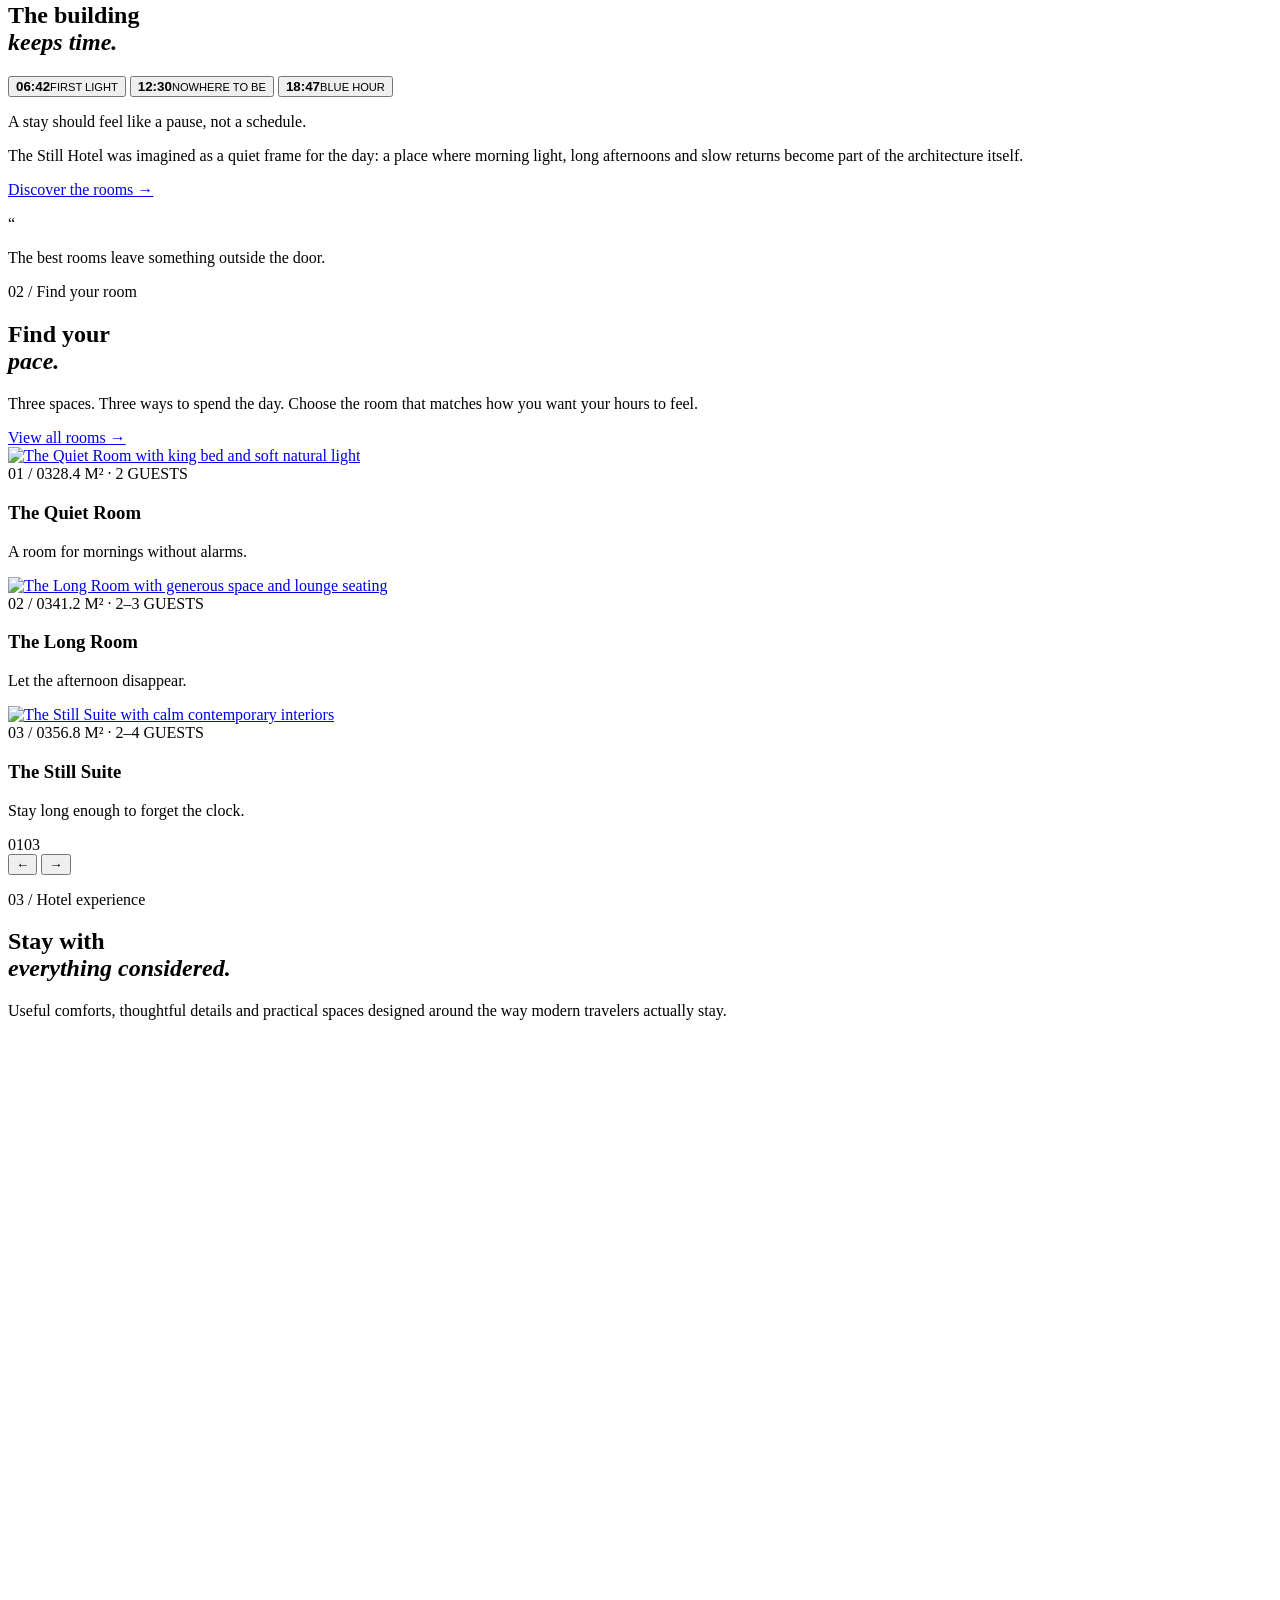
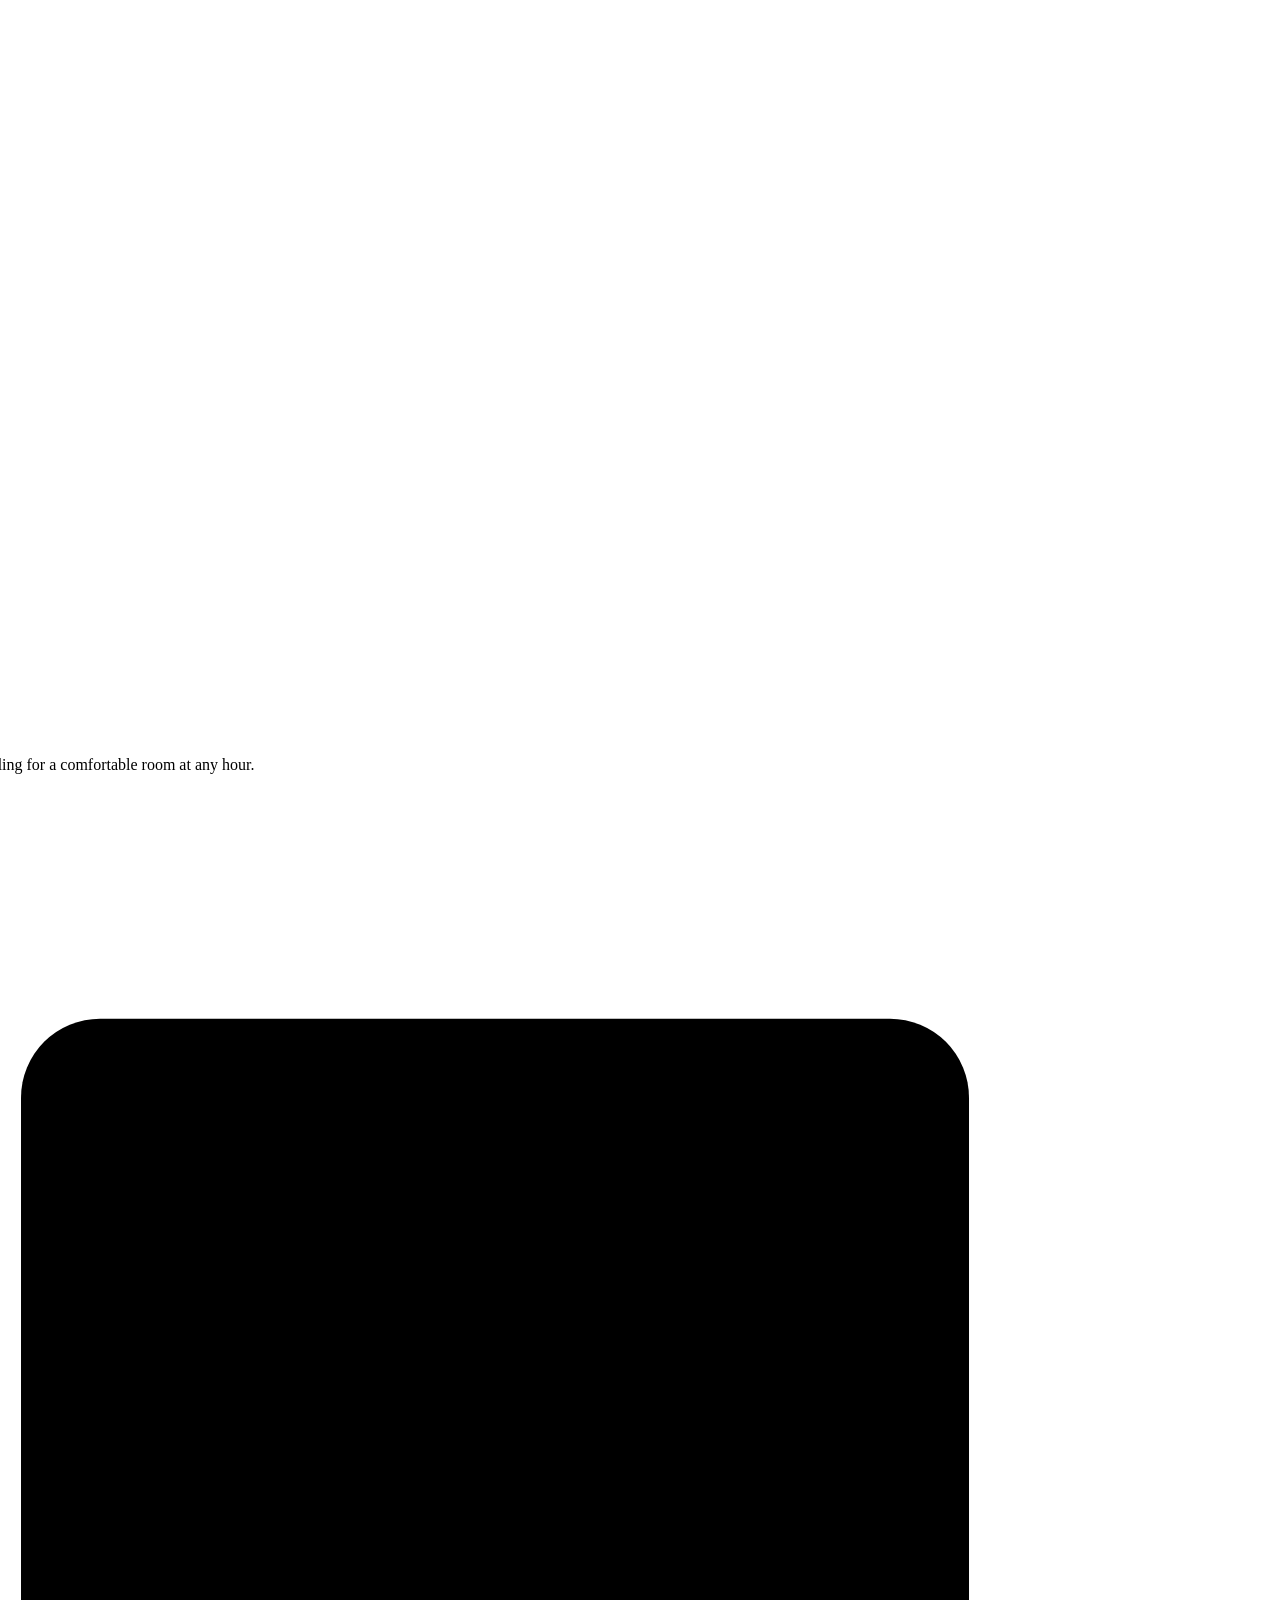
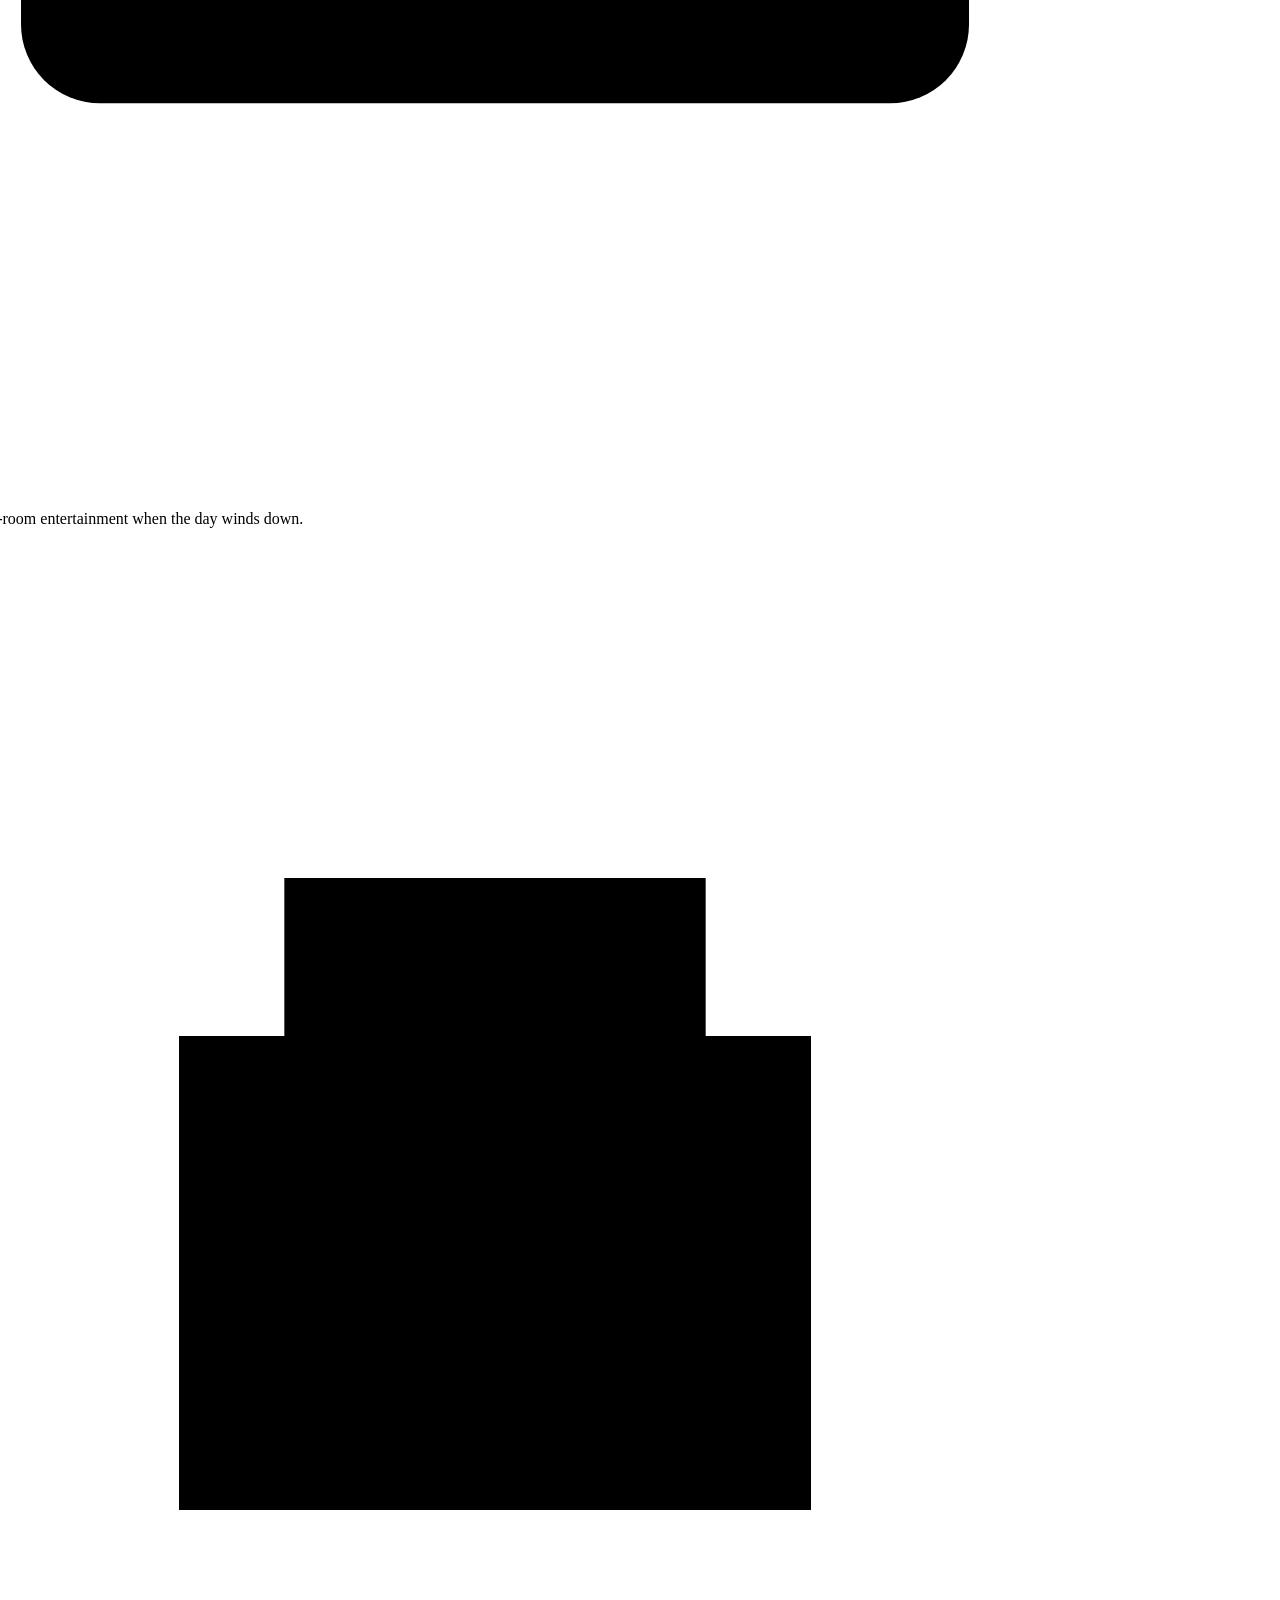
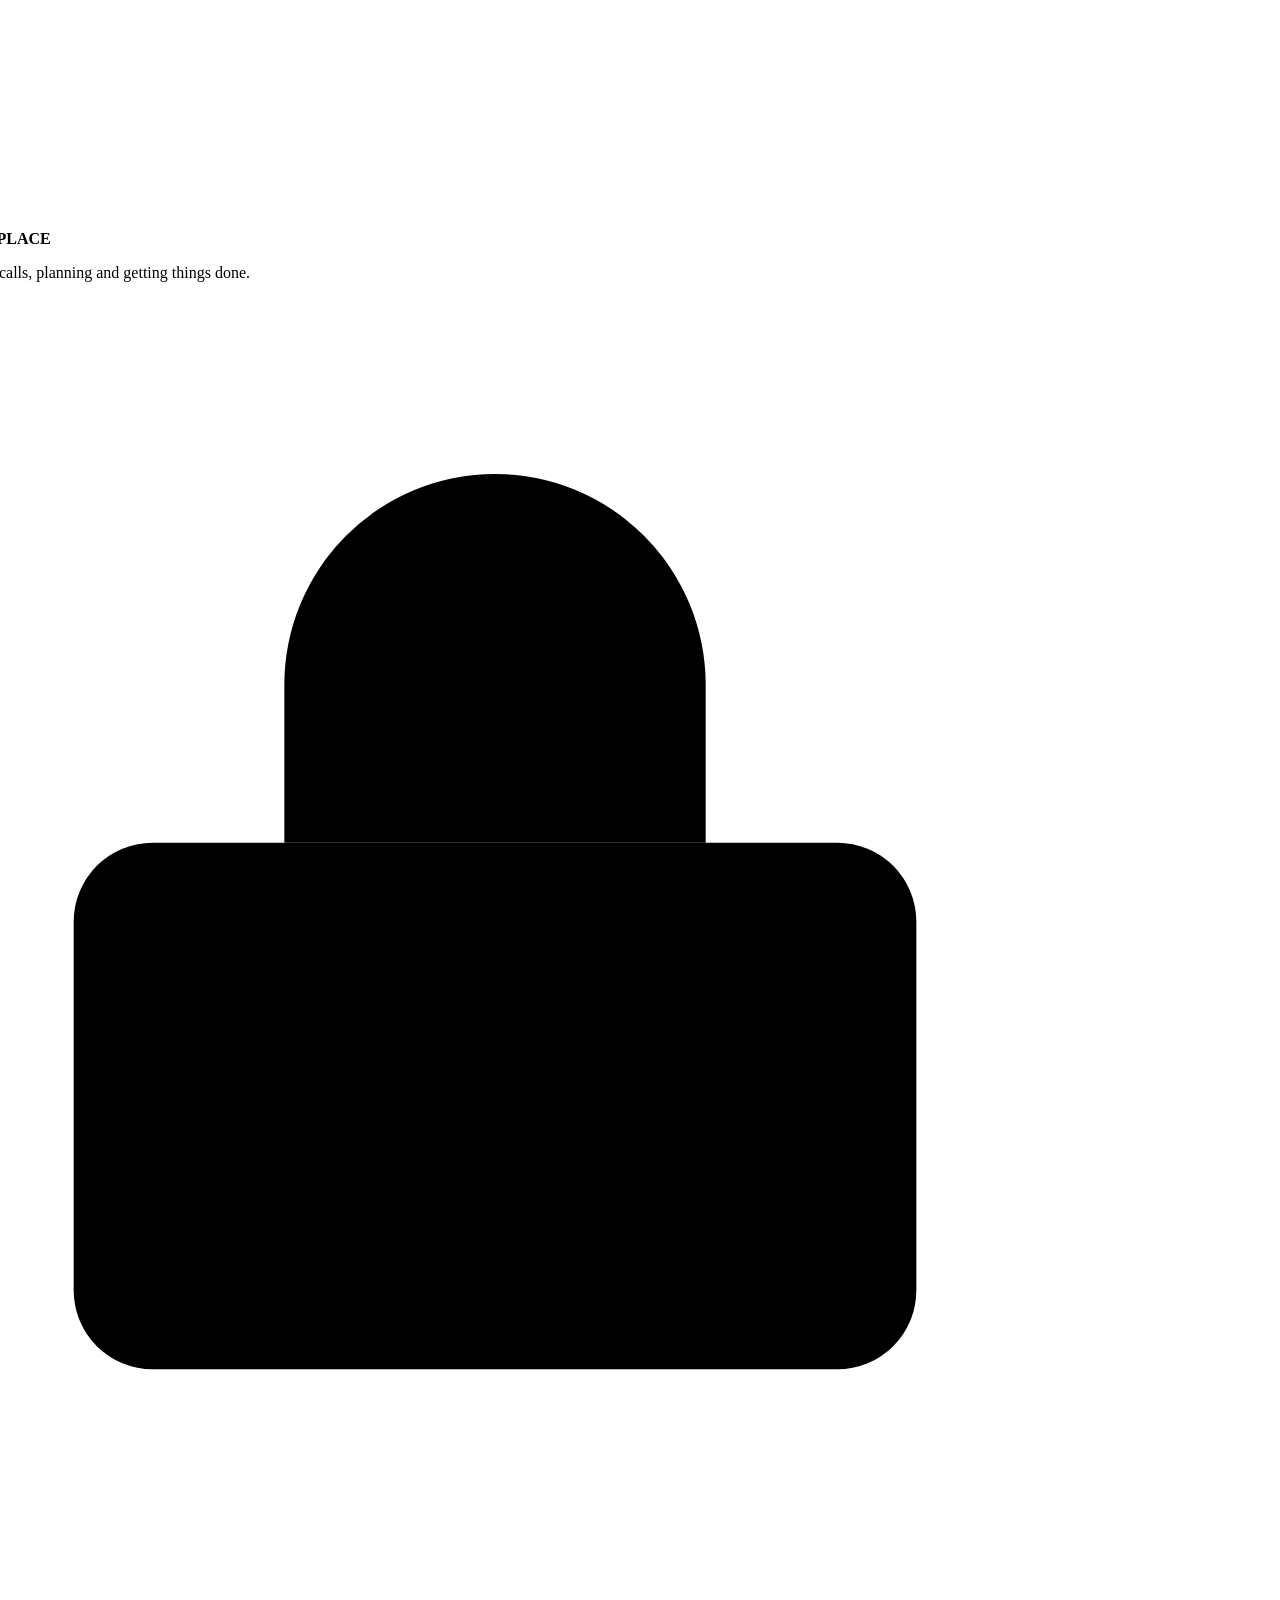
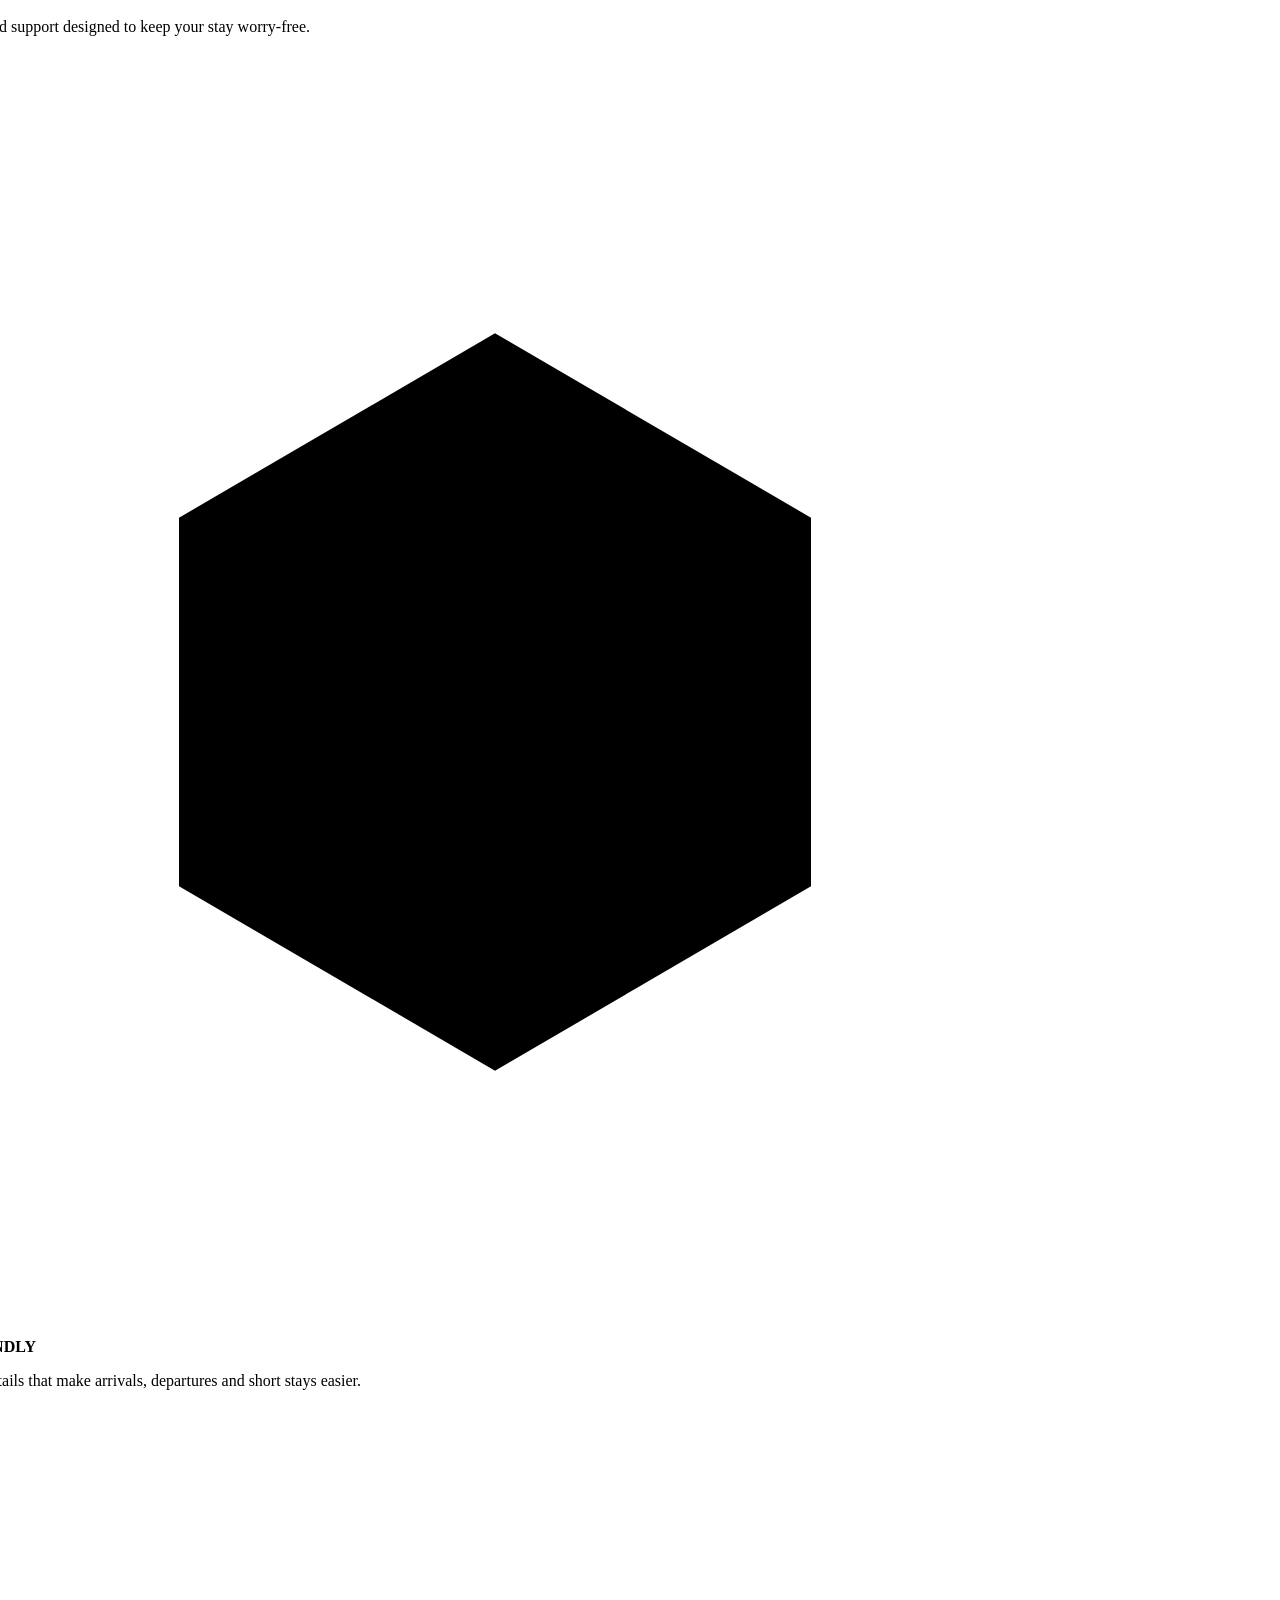
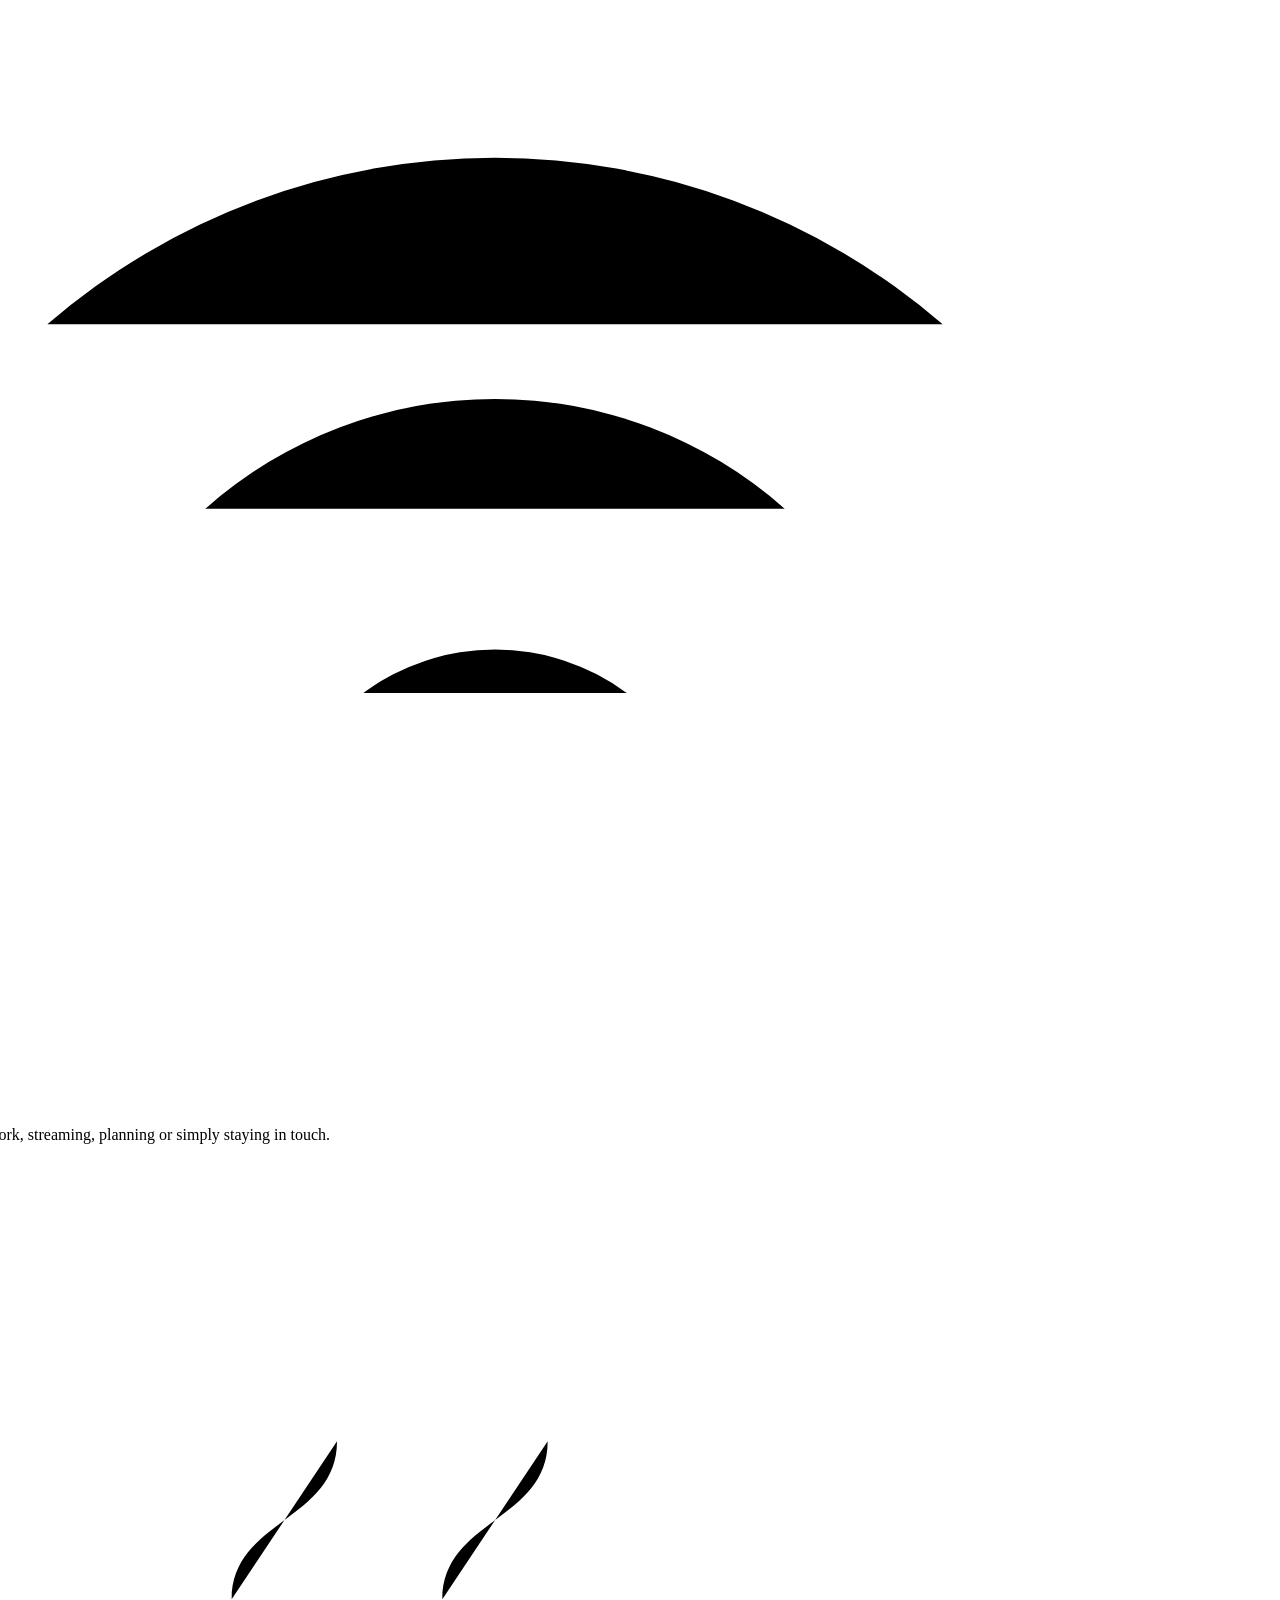
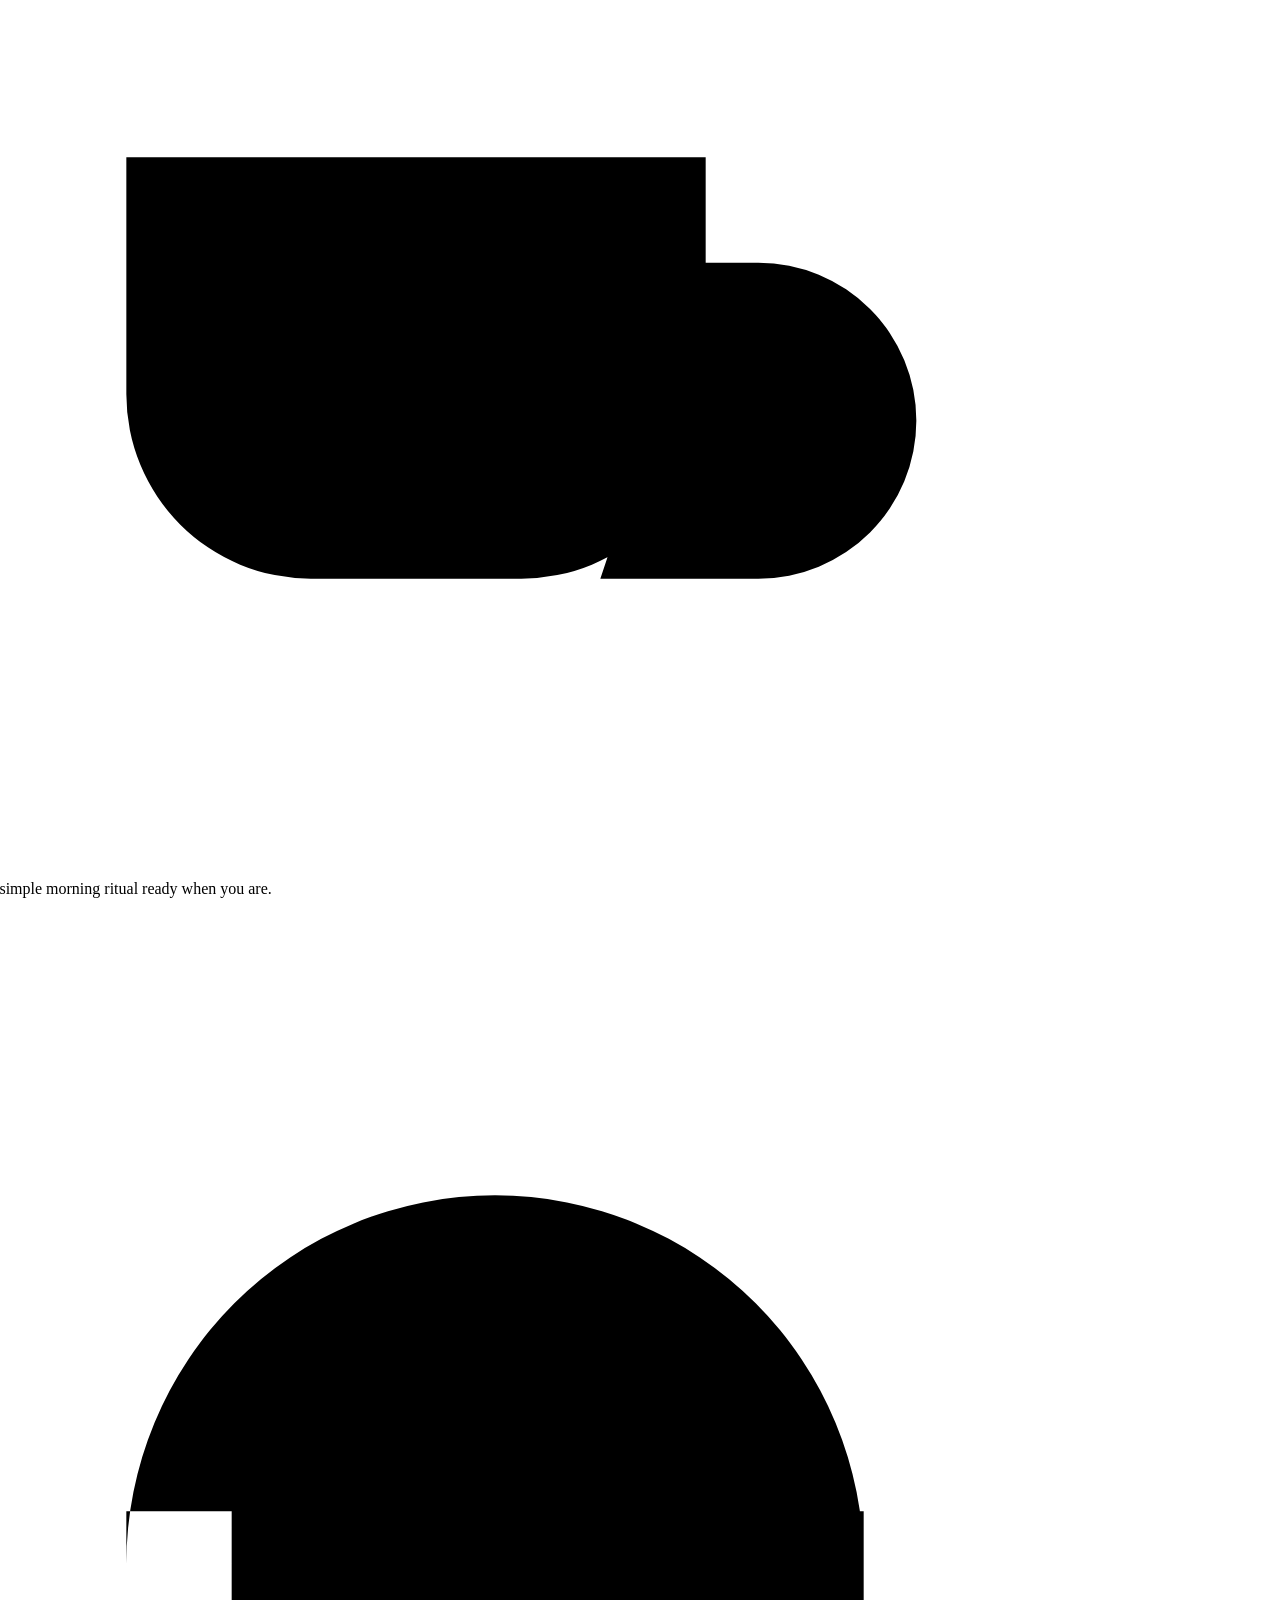
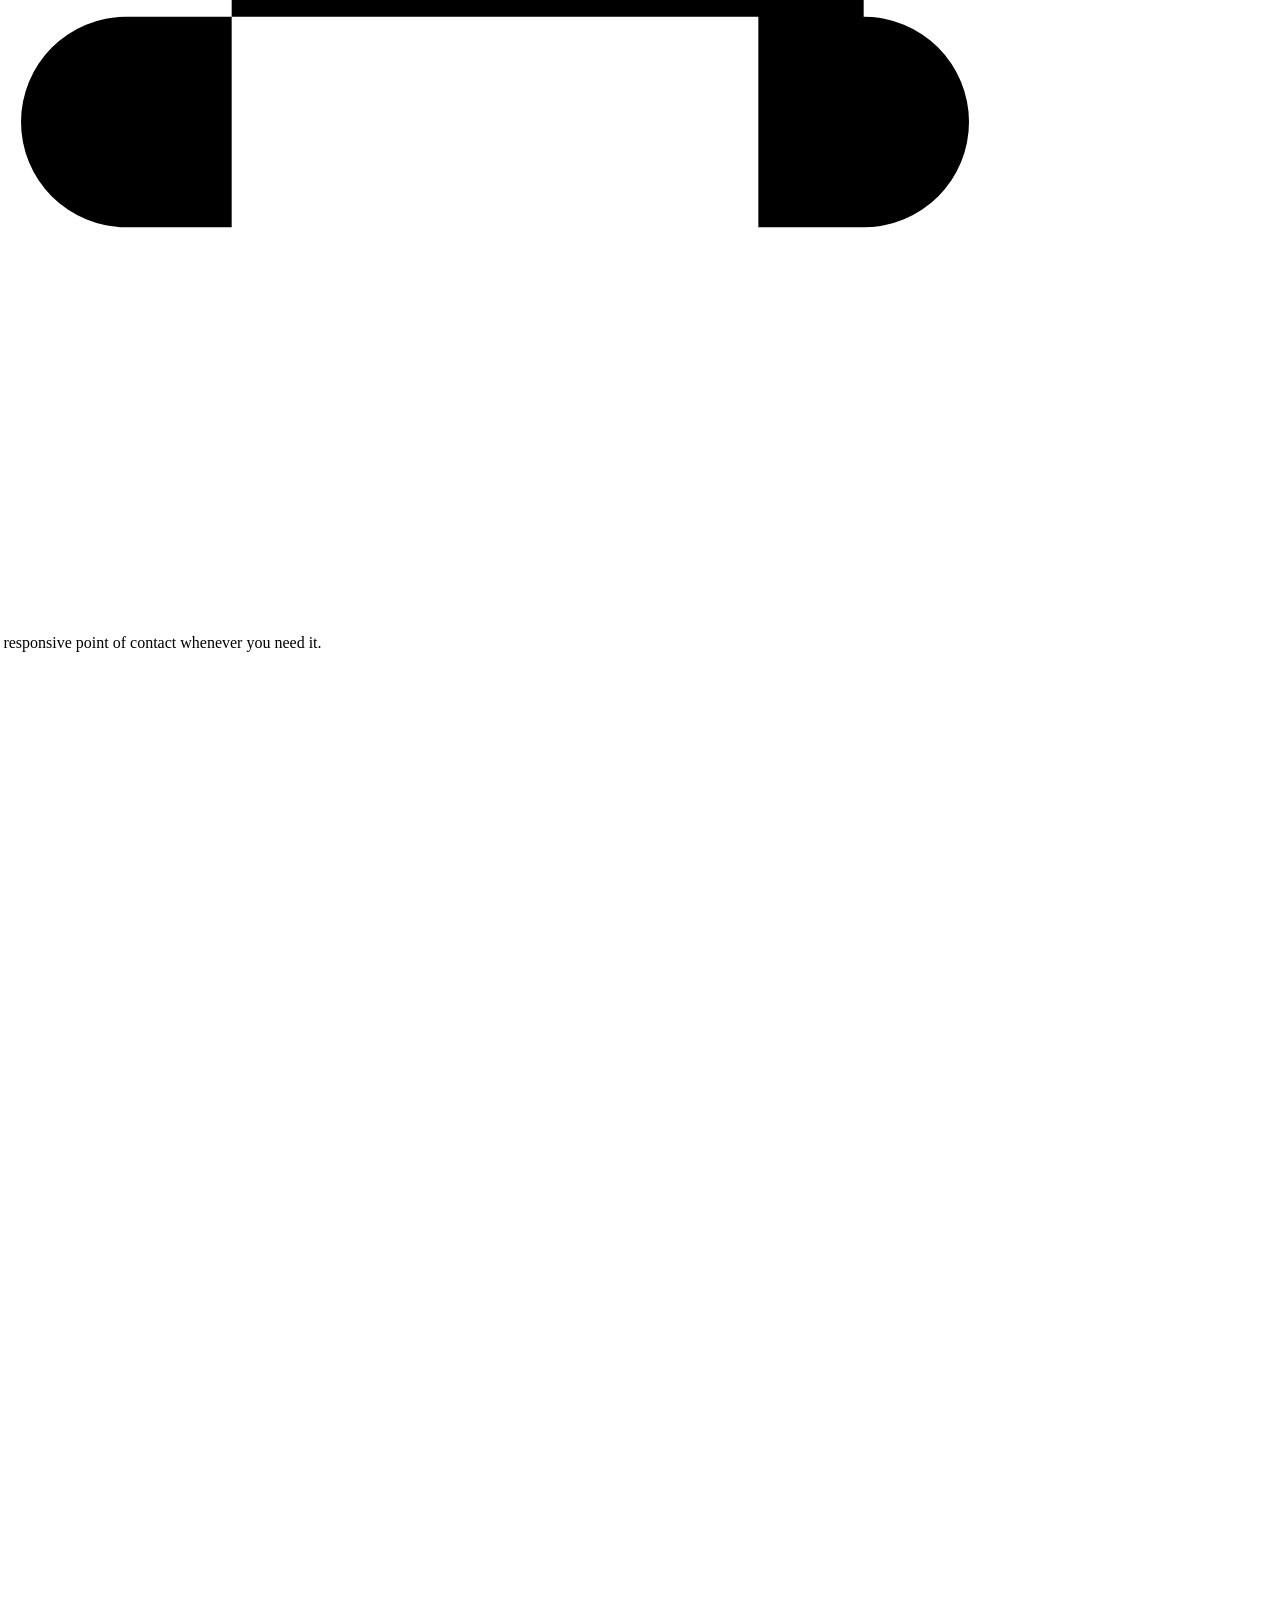
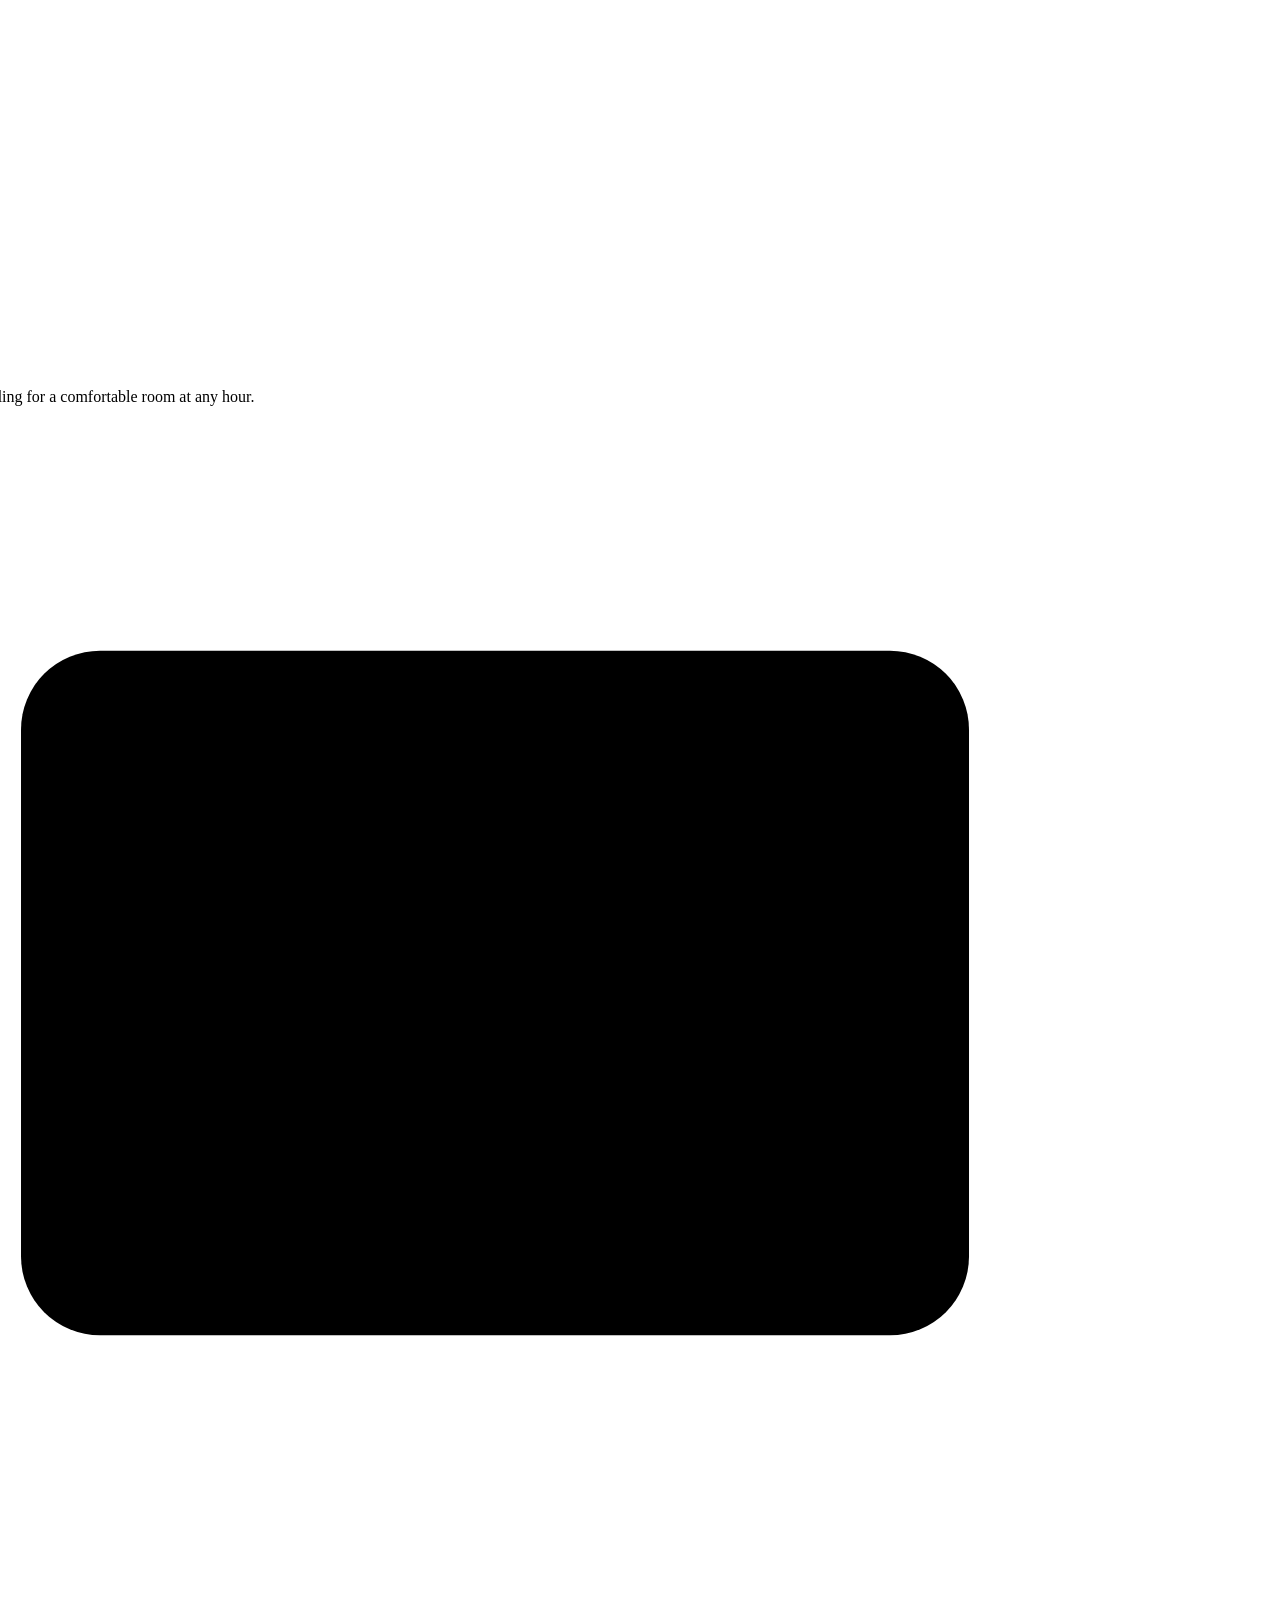
==== commit b55d57c7: "Rollback unsafe feature-specific JS split" ====
--- a/index.html
+++ b/index.html
@@ -527,7 +527,6 @@
 <script src="js/booking-flow.js" defer></script>
 <script src="js/navigation.js" defer></script>
 <script src="js/motion.js" defer></script>
-<script src="js/home.js" defer></script>
-<script src="js/booking.js" defer></script>
+<script src="js/main.js" defer></script>
 </body>
 </html>
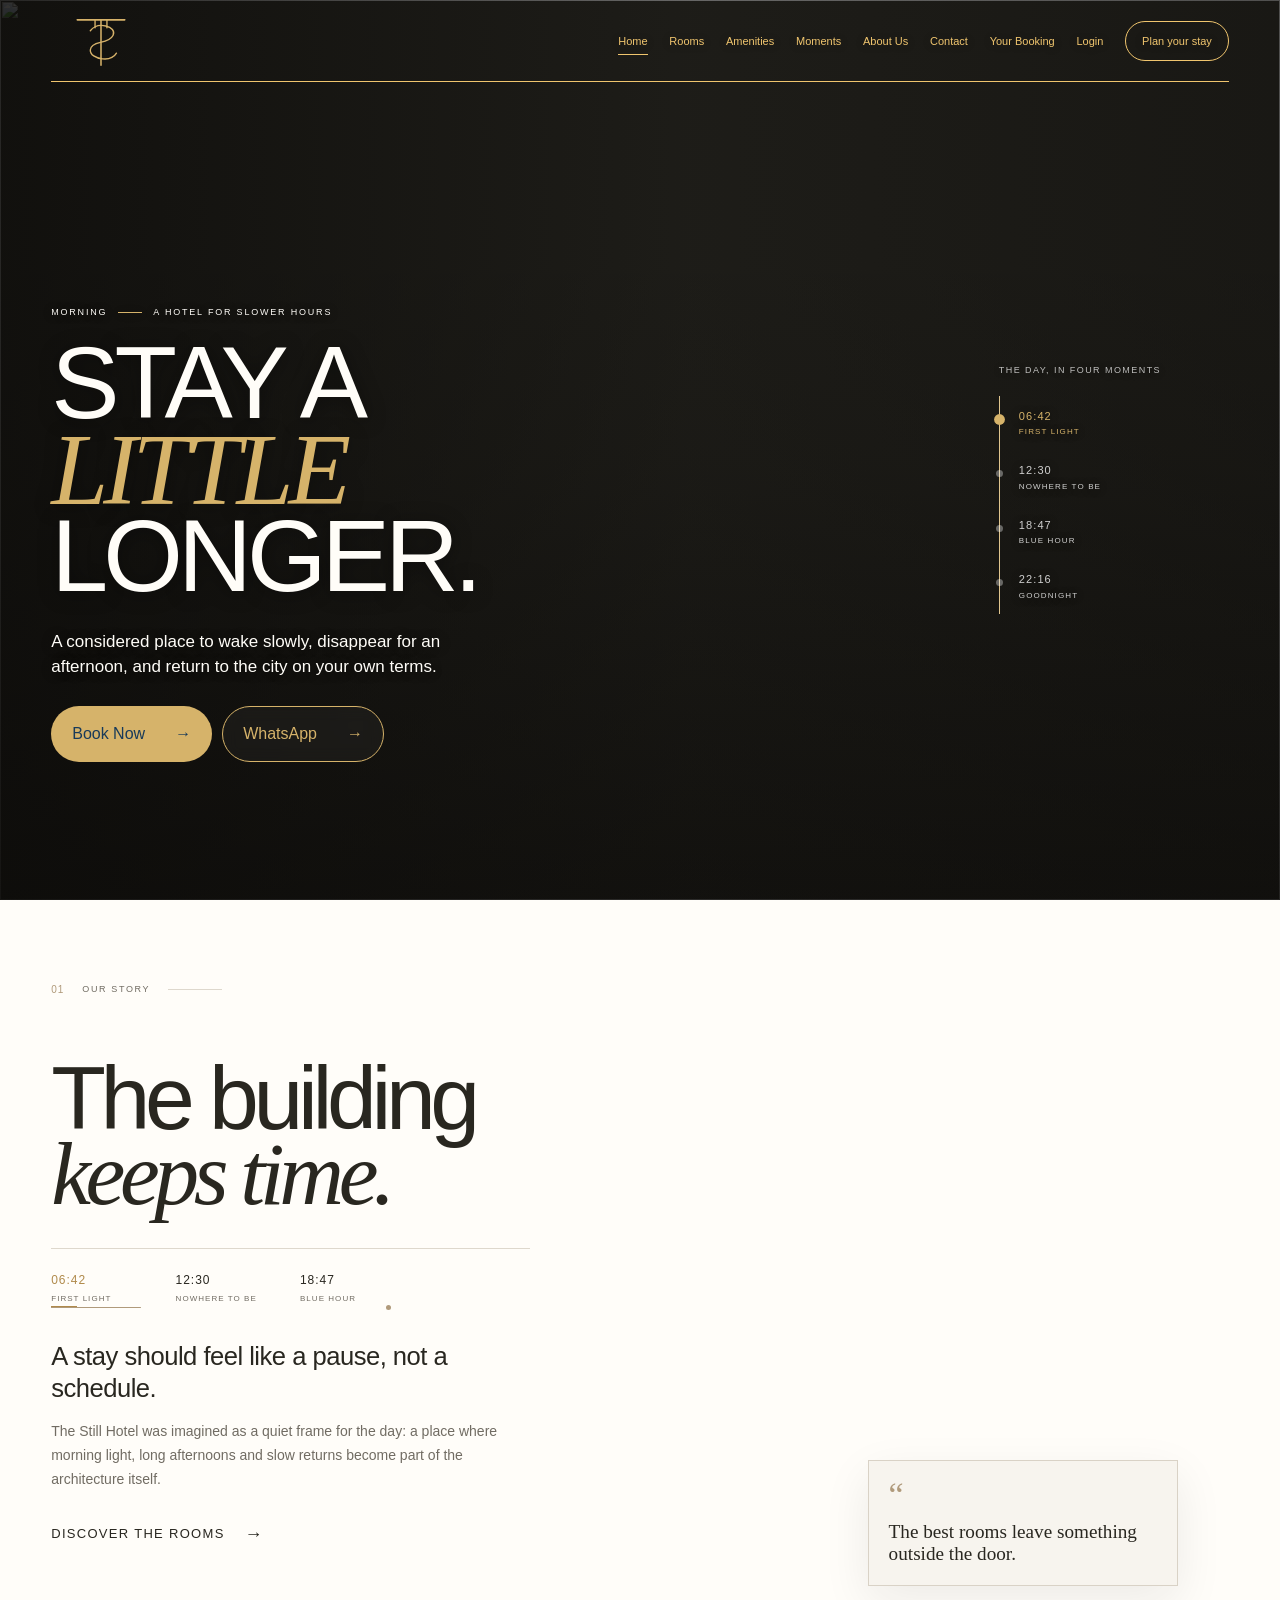
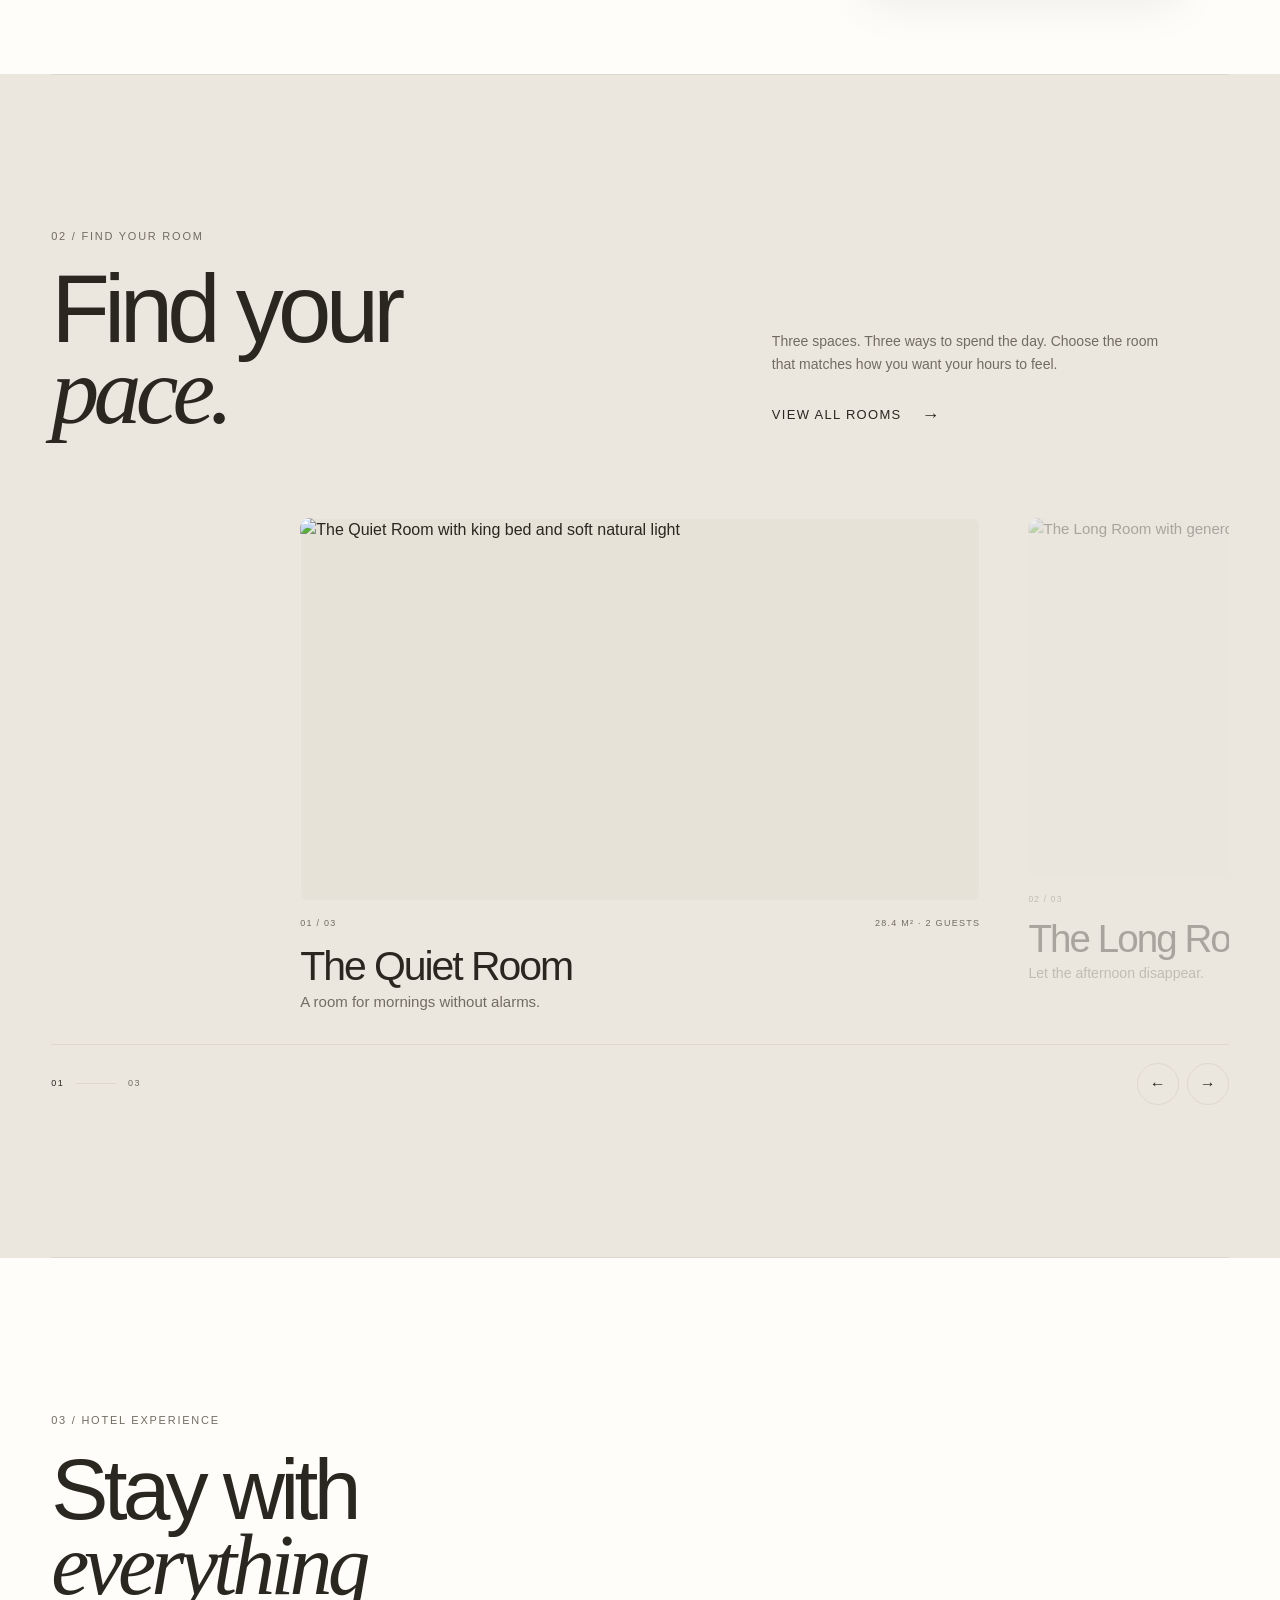
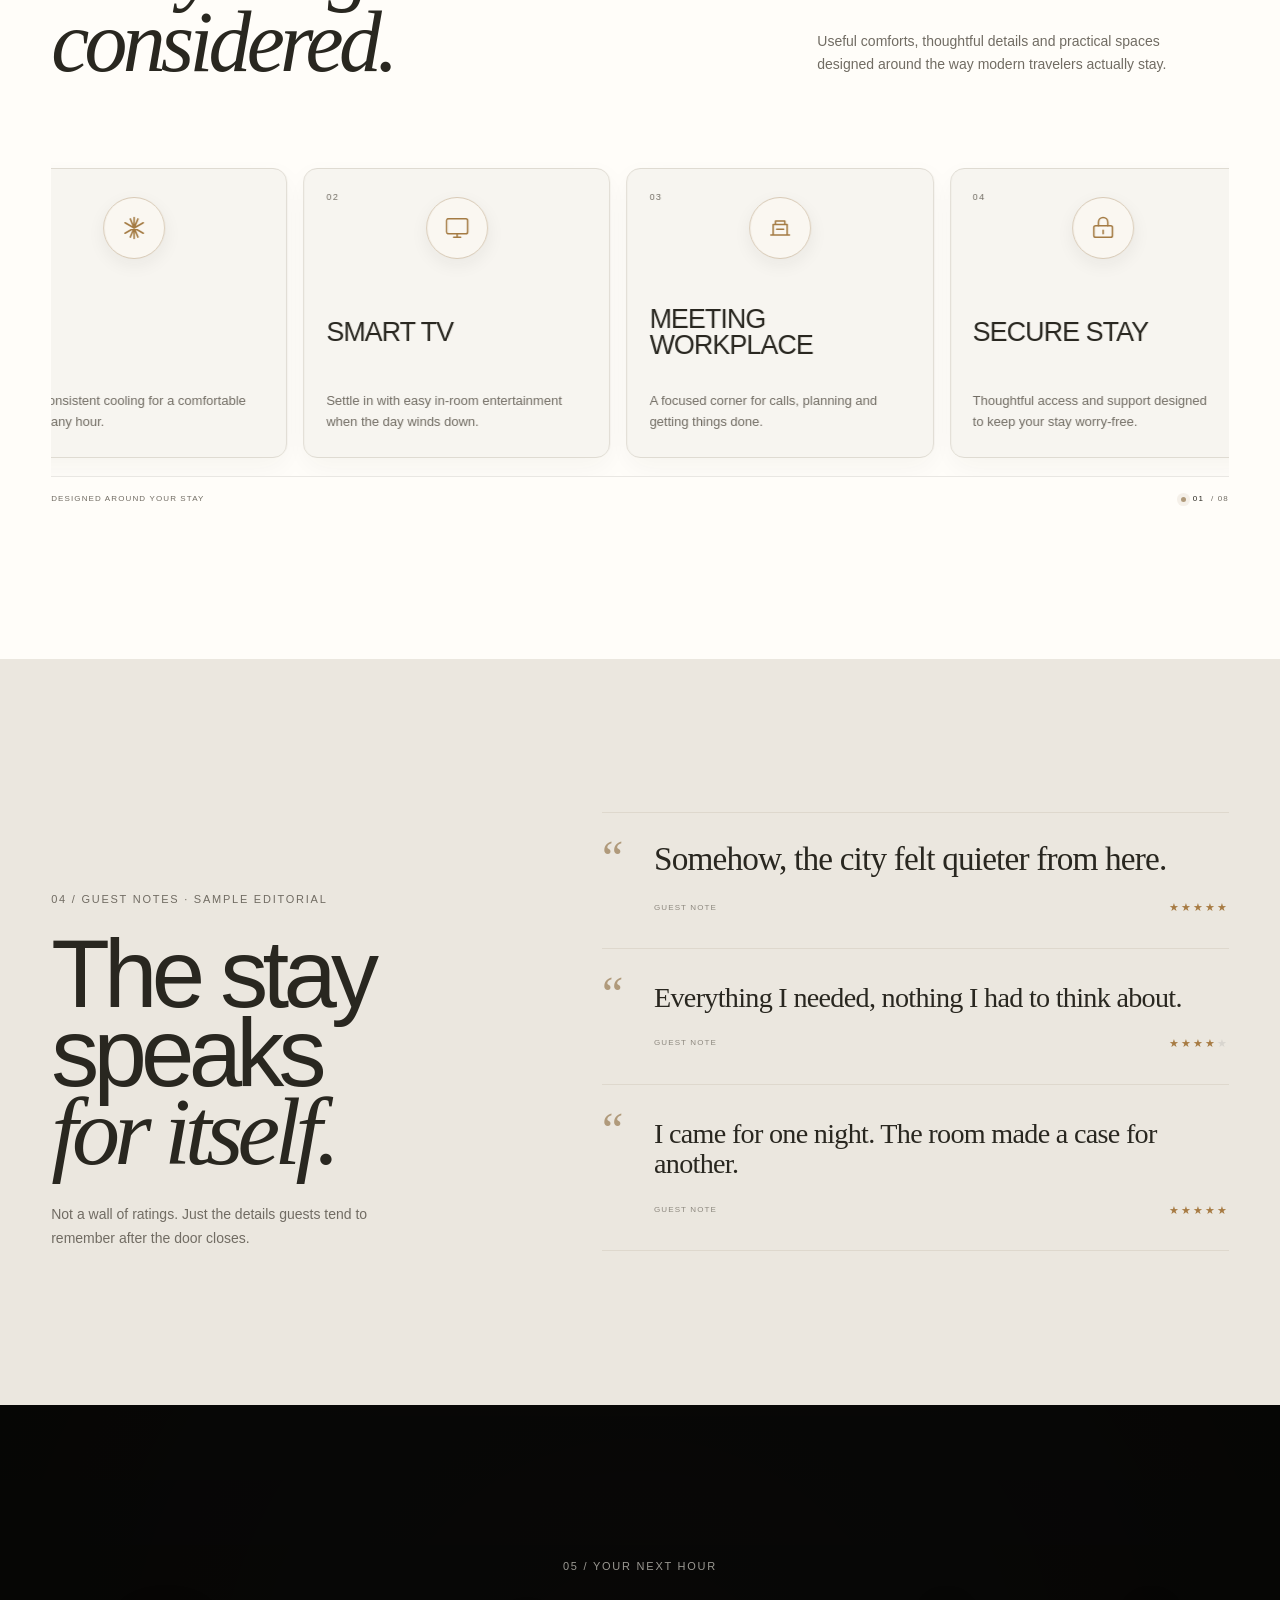
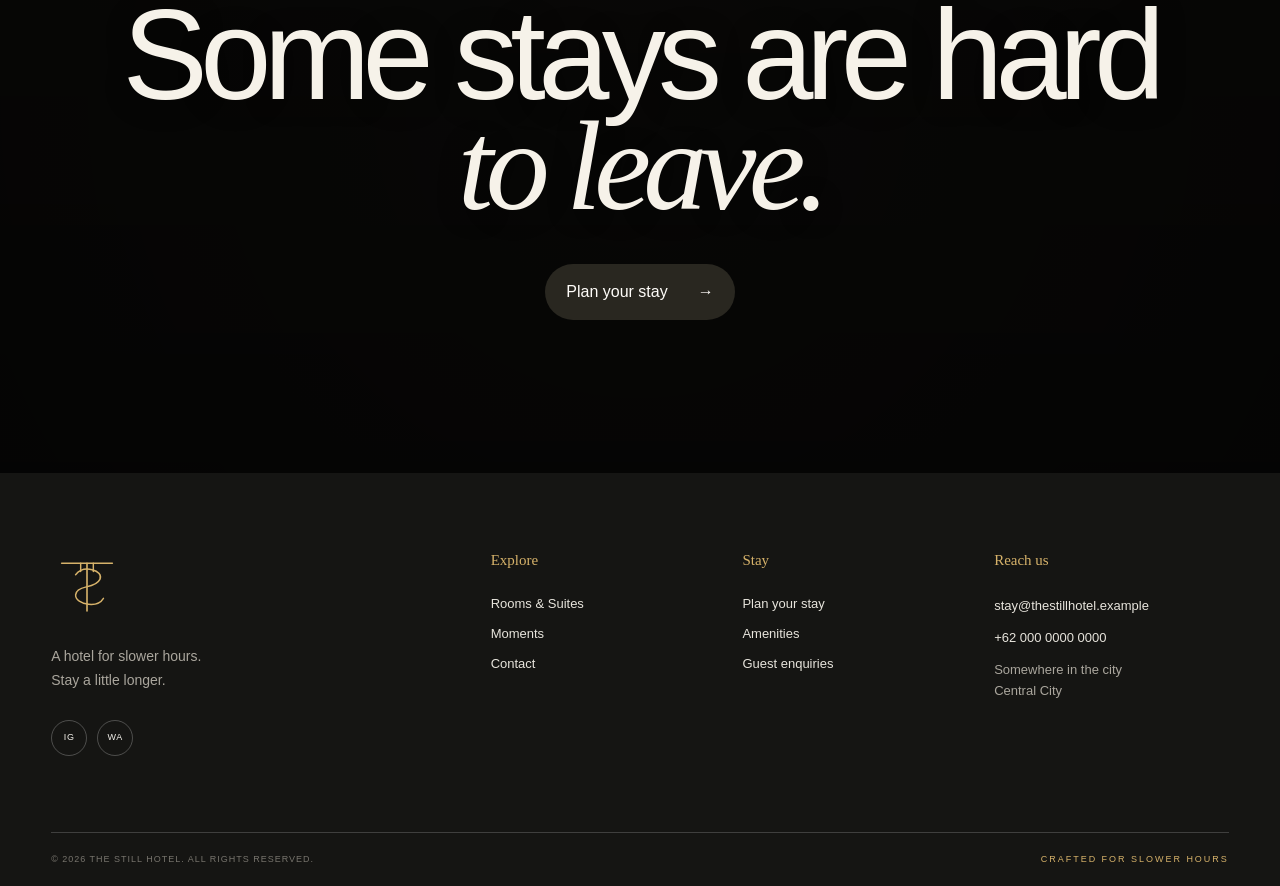
==== commit cb67bb35: "Restore stable pre-optimization baseline" ====
--- a/index.html
+++ b/index.html
@@ -25,7 +25,7 @@
         imagesizes="100vw"
         fetchpriority="high">
     <link rel="icon" href="assets/logo-still.svg" type="image/svg+xml">
-<link rel="stylesheet" href="css/runtime/home.css">
+<link rel="stylesheet" href="css/style.css">
   <script type="application/ld+json">
   {
     "@context":"https://schema.org",
--- a/css/style.css
+++ b/css/style.css
@@ -0,0 +1,8047 @@
+/* Generated from css/*.css modules by scripts/build-css.mjs. */
+
+:root{--paper:#f7f4ed;--white:#fffdf9;--ink:#292720;--muted:#716c63;--line:#ded8cd;--accent:#b09a7b;--accent-soft:#d8c7ad;--olive:#727668;--max:1440px;--pad:clamp(20px,4vw,64px);--ease:cubic-bezier(.2,.7,.2,1)}
+*{box-sizing:border-box;-webkit-tap-highlight-color:transparent}html{scroll-behavior:smooth;overflow-x:hidden}body{margin:0;overflow-x:hidden;max-width:100%;background:var(--paper);color:var(--ink);font-family:"Helvetica Neue",Arial,sans-serif;font-size:16px;line-height:1.5}body.no-scroll{overflow:hidden}img{display:block;width:100%;height:100%;object-fit:cover}a{color:inherit;text-decoration:none}button,input,select{font:inherit}button{cursor:pointer}.page-wrap{width:min(100% - 2*var(--pad),var(--max));margin-inline:auto}.section{padding-block:clamp(90px,12vw,180px)}.eyebrow{margin:0 0 24px;font-size:11px;letter-spacing:.16em;text-transform:uppercase;color:var(--muted)}em{font-family:Georgia,"Times New Roman",serif;font-weight:400}
+.site-header{position:fixed;z-index:30;top:0;left:0;right:0;display:flex;align-items:center;justify-content:space-between;padding:26px var(--pad);transition:background .4s ease,color .4s ease,box-shadow .4s ease}.site-header.scrolled{background:rgba(247,244,238,.94);backdrop-filter:blur(14px);box-shadow:0 1px 0 rgba(0,0,0,.06)}.brand{display:inline-flex;align-items:center;justify-content:center;width:62px;height:62px;flex:0 0 62px;margin-left:42px;color:inherit}.brand-logo{display:block;width:60px;height:60px;object-fit:contain}.site-nav{display:flex;align-items:center;gap:32px;font-size:13px}.site-nav a{position:relative}.site-nav a:after{content:"";position:absolute;left:0;bottom:-6px;width:100%;height:1px;background:currentColor;transform:scaleX(0);transform-origin:right;transition:transform .35s var(--ease)}.site-nav a:hover:after,.site-nav a[aria-current="page"]:after{transform:scaleX(1);transform-origin:left}.nav-book{border:1px solid currentColor;border-radius:999px;padding:11px 16px;background:transparent;transition:background .35s ease,color .35s ease,border-color .35s ease,transform .3s var(--ease)}
+.signature-header:not(.scrolled) .nav-book{background:var(--header-theme);color:#292720;border-color:var(--header-theme);text-shadow:none}
+.signature-header.scrolled .nav-book{background:var(--ink);color:var(--white);border-color:var(--ink);text-shadow:none}
+
+.signature-header:not(.scrolled) .nav-book:hover{background:var(--header-secondary,#183a59);color:#fff;border-color:var(--header-secondary,#183a59);transform:translateY(-1px)}
+.signature-header.scrolled .nav-book:hover{background:var(--accent);color:var(--ink);border-color:var(--accent);transform:translateY(-1px)}.menu-toggle{display:none;position:relative;z-index:35;width:40px;height:40px;border:0;background:transparent;padding:8px;align-items:center;justify-content:center;color:inherit;cursor:pointer}.menu-icon{position:relative;width:24px;height:18px;display:block}.menu-icon i{position:absolute;left:0;width:24px;height:1px;background:currentColor;transform-origin:center;transition:transform .45s var(--ease),opacity .25s ease,background .8s ease}.menu-icon i:nth-child(1){top:1px}.menu-icon i:nth-child(2){top:8px}.menu-icon i:nth-child(3){top:15px}.menu-toggle[aria-expanded="true"] .menu-icon i:nth-child(1){transform:translateY(7px) rotate(45deg)}.menu-toggle[aria-expanded="true"] .menu-icon i:nth-child(2){opacity:0;transform:scaleX(0)}.menu-toggle[aria-expanded="true"] .menu-icon i:nth-child(3){transform:translateY(-7px) rotate(-45deg)}
+.hero{position:relative;min-height:100svh;display:grid;align-items:end;overflow:hidden;color:#fff}.hero-image{position:absolute;inset:0;background-position:center;background-size:cover;transform:scale(1.04)}.hero h1{font-size:clamp(70px,13vw,190px);line-height:.82;letter-spacing:-.06em;margin:0;font-weight:500}.hero h1 em{font-size:1.08em}.hero-actions{display:flex;gap:26px;align-items:center}.button{display:inline-flex;align-items:center;justify-content:space-between;gap:30px;padding:15px 20px;border:1px solid transparent;border-radius:999px;transition:transform .3s var(--ease),background .3s ease,color .3s ease}.button:hover{transform:translateY(-2px)}.button-light{background:var(--hero-button-bg);color:var(--hero-button-fg);transition:background .8s ease,color .8s ease,transform .3s var(--ease)}
+.button-light:hover{background:var(--hero-secondary);color:var(--hero-fg)}.button-dark{background:var(--ink);color:var(--white)}.button-full{width:100%}.text-link{display:inline-flex;gap:20px;align-items:center;padding:0;border:0;background:transparent;font-size:13px;text-transform:uppercase;letter-spacing:.1em}.text-link span{font-size:18px}.intro-copy{max-width:540px;font-size:clamp(19px,2.1vw,28px);line-height:1.32}.moment{padding-block:clamp(90px,14vw,200px)}.moment-copy p:not(.eyebrow){color:var(--muted);font-size:18px;max-width:430px;margin-bottom:34px}.image-frame{position:relative;overflow:hidden;background:#ddd7cb}.image-frame img{transition:transform 1.1s var(--ease)}.image-frame:hover img{transform:scale(1.035)}.image-tall{aspect-ratio:3/4;max-width:620px;margin-left:auto}.image-wide{aspect-ratio:16/10}.image-caption{position:absolute;left:18px;bottom:18px;color:#fff;font-size:10px;letter-spacing:.12em;text-transform:uppercase;text-shadow:0 2px 14px rgba(0,0,0,.45)}.stat-grid{display:grid;grid-template-columns:repeat(4,1fr);border-top:1px solid var(--line);border-bottom:1px solid var(--line)}.stat-grid div{padding:30px 20px 30px 0;border-right:1px solid var(--line)}.stat-grid div+div{padding-left:20px}.stat-grid div:last-child{border-right:0}.stat-grid strong{display:block;font-size:clamp(34px,5vw,64px);font-weight:400;letter-spacing:-.04em}.stat-grid span{font-size:11px;text-transform:uppercase;letter-spacing:.12em;color:var(--muted)}.closing-copy .eyebrow{color:#9f9a90}
+.page-hero{padding-top:180px;padding-bottom:90px;background:#fff}.narrow-hero{max-width:1060px;margin-inline:auto}.narrow-hero h1{font-size:clamp(62px,9vw,130px);line-height:.9;letter-spacing:-.055em;font-weight:500;margin:0 0 38px}.narrow-hero>p:last-child{max-width:620px;font-size:19px;color:var(--muted)}.room-entry.room-entry-reverse .room-image{order:2}.room-image{aspect-ratio:4/3;overflow:hidden}.room-details>p:not(.eyebrow){color:var(--muted);font-size:17px;max-width:430px}.room-specs{display:flex;flex-wrap:wrap;gap:8px 18px;margin:28px 0 34px}.room-specs span{font-size:10px;text-transform:uppercase;letter-spacing:.1em;color:var(--muted)}.room-book{margin-top:10px}.amenities{background:var(--paper)}.section-heading h2{font-size:clamp(50px,7vw,92px);line-height:.9;letter-spacing:-.05em;font-weight:500;margin:0 0 80px}.amenity-grid{display:grid;grid-template-columns:repeat(3,1fr);border-top:1px solid var(--line)}.amenity-grid>div{padding:28px 32px 30px 0;border-bottom:1px solid var(--line)}.amenity-grid>div:nth-child(3n+2),.amenity-grid>div:nth-child(3n+3){padding-left:32px;border-left:1px solid var(--line)}.amenity-grid strong{font-size:10px;letter-spacing:.12em;color:var(--muted)}.amenity-grid h3{font-size:26px;font-weight:400;margin:20px 0 6px}.amenity-grid p{color:var(--muted);margin:0}.price-box{border:1px solid var(--line);padding:clamp(30px,5vw,70px);max-width:900px}.price-box h2{font-size:clamp(44px,6vw,76px);margin:0 0 18px;font-weight:500;letter-spacing:-.04em}.price-box p:last-child{color:var(--muted)}
+.gallery-section{background:#fff}.gallery-item{grid-column:span 4;margin:0;cursor:zoom-in}.gallery-item img{aspect-ratio:4/3;transition:transform .7s var(--ease)}.gallery-item:hover img{transform:scale(1.02)}.gallery-item figcaption{padding-top:11px;font-size:10px;letter-spacing:.11em;text-transform:uppercase;color:var(--muted)}
+.contact-grid>.page-wrap{display:grid;grid-template-columns:1fr 1fr;gap:1px;background:var(--line)}.contact-card{background:#fff;padding:clamp(34px,6vw,90px);min-height:500px}.contact-card h2{font-size:clamp(32px,4vw,58px);line-height:.98;letter-spacing:-.045em;font-weight:500;margin:0 0 42px;word-break:break-word}.contact-card+.contact-card{display:flex;flex-direction:column}.contact-card .text-link{margin-top:24px}.location-card p:not(.eyebrow){color:var(--muted);font-size:18px}.contact-cta{background:#eae7df}.contact-cta h2{font-size:clamp(60px,10vw,135px);line-height:.88;letter-spacing:-.055em;font-weight:500;margin:0 0 50px}
+.site-footer{
+  background:#151513;
+  color:#f5f3ed;
+  padding-top:76px;
+}
+.footer-main{
+  display:grid;
+  grid-template-columns:2fr 1fr 1fr 1.25fr;
+  gap:clamp(30px,5vw,88px);
+  padding-bottom:76px;
+}
+.footer-brand-col{
+  min-width:0;
+}
+.footer-logo{
+  width:72px;
+  height:72px;
+  display:flex;
+  align-items:center;
+  justify-content:center;
+  margin-bottom:24px;
+}
+.footer-logo img{
+  width:66px;
+  height:66px;
+  object-fit:contain;
+}
+.footer-motto{
+  margin:0;
+  max-width:270px;
+  color:#aaa69d;
+  font-size:14px;
+  line-height:1.65;
+}
+.footer-socials{
+  display:flex;
+  gap:10px;
+  margin-top:28px;
+}
+.footer-socials a,
+.footer-socials .footer-social-placeholder{
+  width:36px;
+  height:36px;
+  display:grid;
+  place-items:center;
+  border:1px solid rgba(255,255,255,.24);
+  border-radius:50%;
+  color:#f5f3ed;
+  font-size:9px;
+  letter-spacing:.08em;
+  text-transform:uppercase;
+  transition:color .3s ease,border-color .3s ease,transform .3s var(--ease);
+}
+.footer-socials .footer-social-placeholder{
+  cursor:default;
+}
+.footer-socials a:hover{
+  color:var(--accent);
+  border-color:var(--accent);
+  transform:translateY(-2px);
+}
+.footer-column{
+  display:flex;
+  flex-direction:column;
+  align-items:flex-start;
+  gap:10px;
+}
+.footer-label{
+  margin-bottom:12px;
+  color:#d6b26a;
+  font-family:Georgia,"Times New Roman",serif;
+  font-size:15px;
+  font-weight:400;
+}
+.footer-column a,
+.footer-action{
+  padding:0;
+  border:0;
+  background:transparent;
+  color:#e7e4dc;
+  font-size:13px;
+  line-height:1.55;
+  text-align:left;
+  transition:color .25s ease;
+}
+.footer-column a:hover,
+.footer-action:hover{
+  color:var(--accent);
+}
+.footer-reach{
+  gap:12px;
+}
+.footer-reach p{
+  margin:0;
+  color:#aaa69d;
+  font-size:13px;
+  line-height:1.6;
+}
+.footer-bottom{
+  display:flex;
+  justify-content:space-between;
+  align-items:center;
+  gap:30px;
+  border-top:1px solid rgba(255,255,255,.18);
+  padding-block:20px;
+  color:#77746d;
+  font-size:9px;
+  letter-spacing:.11em;
+  text-transform:uppercase;
+}
+.footer-bottom span:last-child{
+  color:#d6b26a;
+  letter-spacing:.22em;
+}
+
+@media(max-width:899px){
+  .footer-main{
+    grid-template-columns:1fr 1fr;
+    row-gap:52px;
+  }
+}
+@media(max-width:599px){
+  .site-footer{
+    padding-top:54px;
+  }
+  .footer-main{
+    grid-template-columns:1fr 1fr;
+    gap:38px 24px;
+    padding-bottom:48px;
+  }
+  .footer-brand-col{
+    grid-column:1 / -1;
+  }
+  .footer-logo{
+    width:58px;
+    height:58px;
+    margin-bottom:18px;
+  }
+  .footer-logo img{
+    width:52px;
+    height:52px;
+  }
+  .footer-motto{
+    font-size:13px;
+    max-width:240px;
+  }
+  .footer-socials{
+    margin-top:20px;
+  }
+  .footer-socials a{
+    width:32px;
+    height:32px;
+  }
+  .footer-label{
+    font-size:14px;
+    margin-bottom:8px;
+  }
+  .footer-column a,
+  .footer-action,
+  .footer-reach p{
+    font-size:12px;
+  }
+  .footer-bottom{
+    flex-direction:column;
+    align-items:flex-start;
+    gap:8px;
+    padding-block:16px;
+    font-size:8px;
+  }
+}.booking-drawer{position:fixed;inset:0;z-index:100;visibility:hidden;pointer-events:none}.booking-drawer.open{visibility:visible;pointer-events:auto}.booking-backdrop{position:absolute;inset:0;background:rgba(16,15,13,.48);opacity:0;transition:opacity .45s ease}.booking-panel{position:absolute;right:0;top:0;height:100%;width:min(620px,100%);background:#f7f4ed;padding:clamp(26px,5vw,60px);transform:translateX(102%);transition:transform .55s var(--ease);overflow:auto}.booking-drawer.open .booking-backdrop{opacity:1}.booking-drawer.open .booking-panel{transform:translateX(0)}.booking-head{display:flex;justify-content:space-between;align-items:flex-start}.close-button{width:42px;height:42px;border:1px solid var(--line);border-radius:50%;background:transparent;font-size:28px;line-height:1}.booking-panel h2{font-size:clamp(48px,7vw,80px);line-height:.9;letter-spacing:-.05em;font-weight:500;margin:50px 0}.booking-fields{display:grid;grid-template-columns:1fr 1fr;gap:16px}.booking-fields label{display:grid;gap:8px;font-size:10px;letter-spacing:.12em;text-transform:uppercase;color:var(--muted)}.booking-fields label:last-child{grid-column:span 2}.booking-fields input,.booking-fields select{width:100%;border:1px solid var(--line);background:#fff;padding:16px 14px;color:var(--ink);outline:none}.booking-summary{display:flex;justify-content:space-between;align-items:center;border-block:1px solid var(--line);padding:22px 0;margin:30px 0;color:var(--muted);font-size:13px}.booking-summary strong{color:var(--ink);font-weight:400}.micro-copy{font-size:11px;color:var(--muted);text-align:center;margin:18px 0 0}.lightbox{position:fixed;inset:0;z-index:120;display:grid;place-items:center;padding:40px;background:rgba(10,10,9,.93);visibility:hidden;opacity:0;transition:opacity .3s ease,visibility .3s ease}.lightbox.open{visibility:visible;opacity:1}.lightbox img{width:auto;height:auto;max-width:min(92vw,1500px);max-height:84vh;object-fit:contain}.lightbox p{color:#fff;margin:16px 0 0;font-size:11px;letter-spacing:.12em;text-transform:uppercase}.lightbox-close{position:absolute;right:30px;top:30px;color:#fff;border-color:rgba(255,255,255,.25)}
+.reveal{opacity:0;transform:translateY(28px);transition:opacity .9s ease,transform .9s var(--ease)}.reveal.is-visible{opacity:1;transform:none}@keyframes heroFade{0%,46%{opacity:1}52%,94%{opacity:0}100%{opacity:1}}@keyframes heroFadeB{0%,46%{opacity:0}52%,94%{opacity:1}100%{opacity:0}}
+@media(max-width:900px){.site-nav{position:absolute;top:72px;left:var(--pad);right:var(--pad);padding:20px;background:rgba(245,243,238,.98);border:1px solid var(--line);display:none;flex-direction:column;align-items:stretch;gap:18px}.site-nav.open{display:flex}.menu-toggle{display:flex}.hero h1{font-size:clamp(62px,18vw,140px)}.moment-grid-reverse .image-wide{order:-1}.image-tall{margin-left:0;max-width:none}.stat-grid{grid-template-columns:1fr 1fr}.stat-grid div:nth-child(2){border-right:0}.stat-grid div:nth-child(3){border-top:1px solid var(--line)}.room-entry .room-image,.room-entry.room-entry-reverse .room-image{order:1;grid-column:2}.amenity-grid{grid-template-columns:1fr 1fr}.amenity-grid>div:nth-child(3n+2),.amenity-grid>div:nth-child(3n+3){padding-left:0;border-left:0}.amenity-grid>div:nth-child(2n){padding-left:24px;border-left:1px solid var(--line)}.gallery-item,.gallery-item-large,.gallery-item-wide,.gallery-item-tall{grid-column:span 6;margin-top:0}.contact-grid>.page-wrap{grid-template-columns:1fr}.contact-card{min-height:420px}}
+@media(max-width:560px){:root{--pad:20px}.site-header{padding-block:20px}.signature-header{padding-block:14px}.brand{font-size:11px}.hero-actions{flex-direction:column;align-items:flex-start;gap:18px}.section{padding-block:80px}.stat-grid{grid-template-columns:1fr}.stat-grid div,.stat-grid div+div{padding:24px 0;border-right:0;border-top:1px solid var(--line)}.stat-grid div:first-child{border-top:0}.room-entry .room-image,.room-entry.room-entry-reverse .room-image,.room-entry .room-details,.room-entry.room-entry-reverse .room-details{grid-column:auto}.amenity-grid{grid-template-columns:1fr}.amenity-grid>div:nth-child(2n){padding-left:0;border-left:0}.gallery-item,.gallery-item-large,.gallery-item-wide,.gallery-item-tall{grid-column:span 12}.footer-bottom{flex-direction:column;gap:8px}.booking-fields{grid-template-columns:1fr}.booking-fields label:last-child{grid-column:auto}.booking-panel{padding:24px 20px}.booking-panel h2{margin:36px 0}.narrow-hero h1{font-size:clamp(54px,15vw,82px)}}
+@media(prefers-reduced-motion:reduce){html{scroll-behavior:auto}.reveal{opacity:1;transform:none;transition:none}.image-frame img,.gallery-item img{transition:none}}
+:focus-visible{outline:2px solid currentColor;outline-offset:4px}
+
+/* =========================================================
+   SIGNATURE HOMEPAGE / TIME AS INTERFACE
+   ========================================================= */
+.signature-header{
+  --header-theme:var(--ink);
+  --header-secondary:#183a59;
+  color:var(--header-theme);
+  overflow:visible;
+  padding:11px var(--pad);
+  transition:color .8s ease,background .4s ease,box-shadow .4s ease
+}
+.signature-header:after{content:"";position:absolute;left:var(--pad);right:var(--pad);bottom:0;height:1px;background:var(--header-theme);transform:scaleX(.12);transform-origin:center;opacity:0;transition:background .8s ease,transform .6s var(--ease),opacity .45s ease}
+.signature-header.hero-visible:not(.scrolled):after{animation:headerRuleIn 1.2s cubic-bezier(.2,.7,.2,1) .12s forwards}
+.signature-header:not(.hero-visible):after{transform:scaleX(.12);opacity:0}
+.signature-header.scrolled:after{background:rgba(41,39,32,.14)}
+.signature-header.scrolled{color:var(--ink)}
+.signature-header:not(.scrolled)[data-tone="morning"]{--header-theme:#f0c56e;--header-secondary:#183a59}
+.signature-header:not(.scrolled)[data-tone="afternoon"]{--header-theme:#e28a67;--header-secondary:#174f49}
+.signature-header:not(.scrolled)[data-tone="blue-hour"]{--header-theme:#e5c36e;--header-secondary:#263b69}
+.signature-header:not(.scrolled)[data-tone="night"]{--header-theme:#d99568;--header-secondary:#3f2547}
+.signature-header:not(.scrolled){
+  background:transparent;
+  backdrop-filter:none;
+  box-shadow:none;
+}
+.signature-header:not(.scrolled) .brand,
+.signature-header:not(.scrolled) .site-nav a,
+.signature-header:not(.scrolled) .menu-toggle{
+  color:var(--header-theme);
+  text-shadow:0 1px 9px rgba(0,0,0,.28);
+}
+.signature-header:not(.scrolled) .nav-book{
+  background:transparent;
+  color:var(--header-theme);
+  border-color:currentColor;
+}
+.signature-header:not(.scrolled) .nav-book:hover{
+  background:var(--header-theme);
+  color:var(--header-secondary);
+  border-color:var(--header-theme);
+}
+@keyframes headerRuleIn{from{transform:scaleX(.12);opacity:0}22%{opacity:1}to{transform:scaleX(1);opacity:1}}
+.signature-header .nav-book{border-color:currentColor}
+.signature-header .site-nav .nav-book:after{display:none}
+.signature-hero{position:relative;height:100dvh;min-height:100svh;overflow:hidden;background:#24231e;color:var(--hero-fg);--hero-theme:#d6b36a;--hero-secondary:#183a59;--hero-fg:#fffdf8;--hero-button-bg:#d6b36a;--hero-button-fg:#183a59}
+.signature-hero[data-tone="morning"]{--hero-theme:#d6b36a;--hero-secondary:#183a59;--hero-button-bg:#d6b36a;--hero-button-fg:#183a59}
+.signature-hero[data-tone="afternoon"]{--hero-theme:#d77b63;--hero-secondary:#174f49;--hero-button-bg:#d77b63;--hero-button-fg:#174f49}
+.signature-hero[data-tone="blue-hour"]{--hero-theme:#e6b15d;--hero-secondary:#263b69;--hero-button-bg:#e6b15d;--hero-button-fg:#263b69}
+.signature-hero[data-tone="night"]{--hero-theme:#c77a5a;--hero-secondary:#3f2547;--hero-button-bg:#c77a5a;--hero-button-fg:#3f2547}
+
+.hero-scenes,.hero-scene,.hero-wash,.hero-grain{position:absolute;inset:0}
+.hero-scene{opacity:0;filter:brightness(.72) saturate(.92);transform:scale(1.055);transition:opacity .9s ease,transform 3.6s linear,filter .9s ease}
+.hero-scene img{display:block;width:100%;height:100%;object-fit:cover;object-position:center;user-select:none;-webkit-user-drag:none}
+.hero-scene.is-active{opacity:1;transform:scale(1)}
+.hero-wash{background:linear-gradient(90deg,rgba(12,11,9,.78),rgba(12,11,9,.28) 54%,rgba(12,11,9,.46)),linear-gradient(0deg,rgba(12,11,9,.64),rgba(12,11,9,.14) 48%,transparent 72%)}
+.signature-hero-inner{position:relative;z-index:2;height:100%;min-height:100svh;padding-top:30px;padding-bottom:30px;display:grid;grid-template-rows:1fr auto}
+.signature-headline{align-self:center;max-width:760px;padding:3vh 0 4vh;transform:translateY(6vh)}
+.hero-overline{display:flex;align-items:center;gap:11px;margin:0 0 20px;font-size:9px;letter-spacing:.2em;text-transform:uppercase;color:#fffdf8;text-shadow:0 1px 10px rgba(0,0,0,.4);transition:color .8s ease}
+.hero-overline i{width:24px;height:1px;background:var(--hero-theme);box-shadow:0 1px 8px rgba(0,0,0,.3);transition:background .8s ease}
+.signature-headline h1{font-size:clamp(58px,8vw,122px);line-height:.86;letter-spacing:-.048em;font-weight:400;margin:0;color:#fffdf8;text-shadow:0 2px 20px rgba(0,0,0,.42);transition:color .8s ease}
+.signature-headline h1 em{font-family:Georgia,"Times New Roman",serif;font-weight:400;font-style:italic;color:var(--hero-theme);transition:color .8s ease}
+.hero-lede{max-width:410px;font-size:clamp(15px,1.25vw,18px);line-height:1.5;color:var(--hero-fg);text-shadow:0 1px 12px rgba(0,0,0,.34);margin:32px 0 28px;transition:color .8s ease}
+.hero-cta-row{display:flex;align-items:center;gap:10px;flex-wrap:wrap}
+.button-outline-light{border-color:var(--hero-theme);color:var(--hero-theme);background:rgba(255,255,255,.04);backdrop-filter:blur(8px);transition:border-color .8s ease,color .8s ease,background .3s ease,transform .3s var(--ease)}
+.button-outline-light:hover{border-color:var(--hero-secondary);color:var(--hero-secondary);background:var(--hero-theme)}
+.time-rail{position:absolute;z-index:3;right:0;top:50%;transform:translateY(-42%);width:220px}
+.time-rail>p{font-size:9px;letter-spacing:.16em;margin:0 0 18px;color:rgba(255,255,255,.72);text-shadow:0 1px 10px rgba(0,0,0,.24);transition:color .8s ease}
+.time-track{border-left:1px solid color-mix(in srgb,var(--hero-theme) 76%,white 24%);display:grid;transition:border-color .8s ease}
+.time-stop{position:relative;background:none;border:0;color:rgba(255,255,255,.80);text-shadow:0 1px 10px rgba(0,0,0,.4);padding:9px 0 9px 19px;text-align:left;display:grid;gap:2px;transition:color .35s ease}
+.time-stop:before{content:"";position:absolute;left:-4px;top:17px;width:7px;height:7px;border-radius:50%;background:rgba(255,255,255,.35);transition:transform .35s ease,background .8s ease}
+.time-stop span{font-size:11px;letter-spacing:.1em}
+.time-stop small{font-size:8px;letter-spacing:.14em}
+.time-stop.is-active{color:var(--hero-theme);text-shadow:0 1px 10px rgba(0,0,0,.45)}
+.time-stop.is-active:before{background:var(--hero-theme);transform:scale(1.55)}
+.time-story{position:relative;min-height:100svh;display:grid;align-items:center;background:#2f2e28;color:#fff;overflow:hidden}
+.story-photo{position:absolute;inset:0;background-size:cover;background-position:center;opacity:0;transform:scale(1.05);transition:opacity 1.2s ease,transform 7s linear}
+.story-photo.is-active{opacity:1;transform:scale(1)}
+.time-story:after{content:"";position:absolute;inset:0;background:linear-gradient(90deg,rgba(40,38,31,.72),rgba(40,38,31,.16) 64%,rgba(40,38,31,.30))}
+.story-time{font-size:11px;letter-spacing:.15em;padding-top:8px;color:rgba(255,255,255,.66)}
+.story-copy .eyebrow{color:rgba(255,255,255,.58);margin-bottom:19px}
+.story-copy h2{font-size:clamp(58px,8vw,112px);line-height:.84;letter-spacing:-.06em;font-weight:500;margin:0 0 30px}
+.story-copy p:not(.eyebrow){font-size:18px;color:rgba(255,255,255,.76);max-width:500px;line-height:1.45;margin:0 0 35px}
+.story-progress{height:1px;background:rgba(255,255,255,.25);margin-top:70px;overflow:hidden}
+.story-progress span{display:block;width:25%;height:100%;background:#fff;transform-origin:left;transition:width 1s linear}
+.rooms-preview{
+  background:#ebe7df;
+  position:relative;
+}
+.rooms-preview:before,
+.rooms-preview:after{
+  content:"";
+  position:absolute;
+  left:var(--pad);
+  right:var(--pad);
+  height:1px;
+  background:rgba(41,39,32,.08);
+  pointer-events:none;
+}
+.rooms-preview:before{top:0}
+.rooms-preview:after{bottom:0}
+.find-room-wrap{position:relative}
+.find-room-intro{
+  display:grid;
+  grid-template-columns:minmax(0,1.15fr) minmax(260px,.85fr);
+  gap:clamp(40px,8vw,140px);
+  align-items:end;
+  margin-bottom:clamp(56px,7vw,88px);
+}
+.find-room-intro h2{
+  font-size:clamp(64px,7.5vw,108px);
+  line-height:.84;
+  letter-spacing:-.06em;
+  font-weight:500;
+  margin:0;
+}
+.find-room-note{
+  max-width:390px;
+  padding-bottom:4px;
+}
+.find-room-note p{
+  margin:0 0 26px;
+  color:var(--muted);
+  font-size:14px;
+  line-height:1.65;
+}
+.find-room-note .text-link{
+  color:var(--ink);
+  transition:color .3s ease;
+}
+.find-room-note .text-link span{
+  transition:color .3s ease,transform .3s var(--ease);
+}
+.find-room-note .text-link:hover{
+  color:var(--accent);
+}
+.find-room-note .text-link:hover span{
+  color:var(--accent);
+  transform:translateX(4px);
+}
+.suite-carousel{position:relative}
+.suite-viewport{
+  width:100%;
+  overflow:hidden;
+}
+.suite-track{
+  display:flex;
+  gap:clamp(14px,2.2vw,30px);
+  align-items:flex-start;
+  transform:translate3d(0,0,0);
+  transition:transform .75s var(--ease);
+}
+.suite-slide{
+  flex:0 0 min(54vw,680px);
+  max-width:680px;
+  opacity:.34;
+  transform:scale(.94);
+  transform-origin:center top;
+  transition:opacity .65s ease,transform .75s var(--ease);
+}
+.suite-slide.is-active{
+  opacity:1;
+  transform:scale(1);
+}
+ .suite-image{
+  display:block;
+  position:relative;
+  overflow:hidden;
+  aspect-ratio:16/9;
+  max-height:425px;
+  background:#e7e2d8;
+  border-radius:10px;
+  isolation:isolate;
+}
+.suite-image:after{
+  content:"";
+  position:absolute;
+  inset:0;
+  border:1px solid rgba(255,255,255,.18);
+  pointer-events:none;
+}
+.suite-image img{
+  transition:transform 1.1s var(--ease);
+}
+.suite-slide.is-active .suite-image:hover img{
+  transform:scale(1.025);
+}
+.suite-meta{
+  display:flex;
+  justify-content:space-between;
+  gap:20px;
+  margin-top:16px;
+  color:var(--muted);
+  font-size:9px;
+  letter-spacing:.14em;
+  text-transform:uppercase;
+}
+ .suite-slide h3{
+  margin:18px 0 6px;
+  font-size:clamp(30px,3.2vw,48px);
+  line-height:.9;
+  letter-spacing:-.05em;
+  font-weight:500;
+}
+.suite-slide>p{
+  margin:0;
+  color:var(--muted);
+  font-size:15px;
+}
+.suite-controls{
+  display:flex;
+  align-items:center;
+  justify-content:space-between;
+  margin-top:30px;
+  padding-top:18px;
+  border-top:1px solid var(--line);
+}
+.suite-counter{
+  display:flex;
+  align-items:center;
+  gap:12px;
+  color:var(--muted);
+  font-size:9px;
+  letter-spacing:.16em;
+}
+.suite-counter i{
+  width:40px;
+  height:1px;
+  background:var(--line);
+}
+.suite-counter span:first-child{color:var(--ink)}
+.suite-buttons{display:flex;gap:8px}
+.suite-arrow{
+  width:42px;
+  height:42px;
+  display:grid;
+  place-items:center;
+  border:1px solid var(--line);
+  border-radius:50%;
+  background:transparent;
+  color:var(--ink);
+  transition:background .3s ease,color .3s ease,border-color .3s ease,transform .3s var(--ease);
+}
+.suite-arrow:hover{
+  background:var(--ink);
+  border-color:var(--ink);
+  color:var(--white);
+  transform:translateY(-2px);
+}
+.hotel-experience{
+  background:var(--white);
+  position:relative;
+  overflow:hidden;
+}
+.experience-head{
+  display:grid;
+  grid-template-columns:minmax(0,1fr) minmax(250px,.62fr);
+  gap:clamp(40px,8vw,120px);
+  align-items:end;
+  margin-bottom:clamp(50px,7vw,82px);
+}
+.experience-head h2{
+  margin:0;
+  max-width:900px;
+  font-size:clamp(58px,6.7vw,96px);
+  line-height:.87;
+  letter-spacing:-.055em;
+  font-weight:500;
+}
+.experience-intro{
+  max-width:380px;
+  margin:0 0 3px;
+  color:var(--muted);
+  font-size:14px;
+  line-height:1.7;
+}
+.experience-carousel{position:relative}
+.experience-viewport{
+  width:100%;
+  overflow:hidden;
+  padding-block:6px 18px;
+}
+.experience-track{
+  display:flex;
+  gap:16px;
+  width:max-content;
+  will-change:transform;
+  transition:none;
+}
+.experience-card{
+  flex:0 0 clamp(230px,24vw,330px);
+  min-height:290px;
+  padding:22px 22px 24px;
+  display:flex;
+  flex-direction:column;
+  justify-content:space-between;
+  border:1px solid #dfdbd2;
+  border-radius:14px;
+  background:#f7f5f0;
+  box-shadow:0 10px 28px rgba(41,39,32,.045);
+}
+.experience-card-top{
+  display:grid;
+  grid-template-columns:1fr;
+  justify-items:center;
+  align-items:start;
+  position:relative;
+  min-height:84px;
+}
+.experience-card-top>span{
+  position:absolute;
+  top:0;
+  left:0;
+  font-size:9px;
+  letter-spacing:.16em;
+  color:var(--muted);
+}
+.experience-icon{
+  width:62px;
+  height:62px;
+  margin-top:6px;
+  display:grid;
+  place-items:center;
+  color:#a47b43;
+  border:1px solid #d9cbb7;
+  border-radius:50%;
+  background:#faf7f1;
+  font-style:normal;
+  box-shadow:0 6px 18px rgba(41,39,32,.06);
+}
+.experience-icon svg{
+  width:28px;
+  height:28px;
+  fill:none;
+  stroke:currentColor;
+  stroke-width:1.35;
+  stroke-linecap:round;
+  stroke-linejoin:round;
+}
+.experience-card strong{
+  display:block;
+  max-width:250px;
+  font-size:clamp(22px,2.1vw,31px);
+  line-height:.96;
+  letter-spacing:-.035em;
+  font-weight:500;
+}
+.experience-card p{
+  max-width:245px;
+  margin:0;
+  color:var(--muted);
+  font-size:13px;
+  line-height:1.6;
+}
+.experience-foot{
+  display:flex;
+  justify-content:space-between;
+  align-items:center;
+  padding-top:16px;
+  border-top:1px solid rgba(41,39,32,.10);
+  color:var(--muted);
+  font-size:8px;
+  letter-spacing:.14em;
+  text-transform:uppercase;
+}
+.experience-status{
+  display:flex;
+  align-items:center;
+  gap:7px;
+}
+.experience-status i{
+  width:5px;
+  height:5px;
+  display:block;
+  border-radius:50%;
+  background:var(--accent);
+  box-shadow:0 0 0 4px rgba(176,154,123,.13);
+}
+.experience-status b{
+  color:var(--ink);
+  font-weight:500;
+}
+@media(max-width:1100px) and (min-width:600px){
+  .room-directory-row{
+    grid-template-columns:42px 180px 90px minmax(0,1fr);
+    grid-template-areas:
+      "number image class main"
+      "number image class action";
+    column-gap:18px;
+    row-gap:8px;
+    align-items:center;
+    min-height:188px;
+    padding-block:16px;
+  }
+  .room-dir-number{grid-area:number}
+  .room-dir-image{grid-area:image;width:180px;height:136px}
+  .room-dir-class{grid-area:class;min-width:0}
+  .room-dir-main{grid-area:main;min-width:0}
+  .room-dir-action{
+    grid-area:action;
+    justify-self:start;
+    white-space:nowrap;
+    margin-top:2px;
+  }
+}
+@media(max-width:1000px){
+  .experience-head{
+    grid-template-columns:1fr .8fr;
+    gap:35px;
+    margin-bottom:50px;
+  }
+  .experience-card{
+    flex-basis:260px;
+    min-height:260px;
+  }
+}
+@media(max-width:599px){
+  .experience-head{
+    grid-template-columns:1fr;
+    gap:20px;
+    margin-bottom:34px;
+  }
+  .experience-head h2{font-size:clamp(50px,15vw,76px)}
+  .experience-intro{font-size:13px;line-height:1.6}
+  .experience-track{gap:10px}
+  .experience-card{
+    flex-basis:calc(100vw - 72px);
+    min-height:230px;
+    padding:18px;
+    border-radius:11px;
+  }
+  .experience-card-top{min-height:70px}
+  .experience-icon{width:52px;height:52px;margin-top:5px}
+  .experience-icon svg{width:23px;height:23px}
+  .experience-card strong{font-size:24px}
+  .experience-card p{font-size:12px}
+  .experience-foot{padding-top:13px}
+}
+.guest-notes-section{
+  background:#ebe7df;
+  position:relative;
+  overflow:hidden;
+}
+.guest-notes-layout{
+  display:grid;
+  grid-template-columns:minmax(300px,.82fr) minmax(460px,1.18fr);
+  gap:clamp(50px,9vw,140px);
+  align-items:start;
+}
+.guest-notes-lead{
+  position:sticky;
+  top:120px;
+}
+.guest-notes-lead h2{
+  margin:0 0 34px;
+  font-size:clamp(66px,7.5vw,112px);
+  line-height:.82;
+  letter-spacing:-.06em;
+  font-weight:500;
+}
+.guest-notes-lead>p:last-child{
+  max-width:360px;
+  margin:0;
+  color:var(--muted);
+  font-size:14px;
+  line-height:1.7;
+}
+.guest-notes-list{
+  border-top:1px solid var(--line);
+}
+.guest-note{
+  position:relative;
+  padding:34px 0 32px 52px;
+  border-bottom:1px solid var(--line);
+}
+.guest-note-feature{
+  padding-top:28px;
+}
+.guest-note-mark{
+  position:absolute;
+  left:0;
+  top:28px;
+  color:var(--accent);
+  font-family:Georgia,"Times New Roman",serif;
+  font-size:48px;
+  line-height:.7;
+}
+.guest-note blockquote{
+  max-width:690px;
+  margin:0 0 22px;
+  font-family:Georgia,"Times New Roman",serif;
+  font-size:clamp(25px,2.6vw,40px);
+  line-height:1.08;
+  letter-spacing:-.025em;
+}
+.guest-note:not(.guest-note-feature) blockquote{
+  font-size:clamp(22px,2.2vw,32px);
+}
+.guest-note-meta{
+  display:flex;
+  align-items:center;
+  justify-content:space-between;
+  gap:20px;
+  max-width:690px;
+  color:var(--muted);
+  font-size:8px;
+  letter-spacing:.14em;
+  text-transform:uppercase;
+}
+.guest-note-meta>span:first-child{
+  color:#8d887f;
+}
+.guest-rating{
+  display:inline-flex;
+  align-items:center;
+  letter-spacing:.18em;
+  font-size:11px;
+}
+.guest-rating b{
+  color:#a77b43;
+  font-weight:500;
+}
+.guest-rating i{
+  color:#d8d5cf;
+  font-style:normal;
+}
+
+@media(max-width:899px){
+  .guest-notes-layout{
+    grid-template-columns:1fr;
+    gap:44px;
+  }
+  .guest-notes-lead{
+    position:static;
+  }
+  .guest-notes-lead h2{
+    font-size:clamp(56px,11vw,84px);
+  }
+  .guest-notes-list{
+    display:grid;
+    gap:14px;
+    border-top:0;
+  }
+  .guest-note,
+  .guest-note-feature{
+    min-height:0;
+    padding:26px 24px 24px 48px;
+    border:1px solid var(--line);
+    border-radius:12px;
+    background:#f7f5f0;
+  }
+  .guest-note-mark{
+    left:20px;
+    top:24px;
+    font-size:38px;
+  }
+  .guest-note blockquote,
+  .guest-note:not(.guest-note-feature) blockquote{
+    max-width:none;
+    font-size:clamp(24px,4vw,34px);
+  }
+}
+
+@media(max-width:599px){
+  .guest-notes-section{
+    padding-block:82px 96px;
+  }
+  .guest-notes-layout{
+    gap:32px;
+  }
+  .guest-notes-lead h2{
+    font-size:clamp(50px,15vw,74px);
+    line-height:.86;
+    margin-bottom:22px;
+  }
+  .guest-notes-lead>p:last-child{
+    max-width:320px;
+    font-size:13px;
+    line-height:1.6;
+  }
+  .guest-notes-list{
+    gap:10px;
+  }
+  .guest-note,
+  .guest-note-feature{
+    padding:22px 17px 18px 42px;
+    border-radius:10px;
+  }
+  .guest-note-mark{
+    left:15px;
+    top:19px;
+    font-size:32px;
+  }
+  .guest-note blockquote,
+  .guest-note:not(.guest-note-feature) blockquote{
+    font-size:22px;
+    line-height:1.1;
+    margin-bottom:20px;
+  }
+  .guest-note-meta{
+    gap:10px;
+    font-size:7px;
+  }
+  .guest-rating{
+    font-size:10px;
+    letter-spacing:.14em;
+  }
+}.final-call{
+  position:relative;
+  isolation:isolate;
+  overflow:hidden;
+  min-height:72vh;
+  display:grid;
+  place-items:center;
+  color:#f6f2e9;
+  background:#171613;
+}
+.final-call:before{
+  content:"";
+  position:absolute;
+  inset:0;
+  z-index:-2;
+  background-image:var(--final-image);
+  background-position:center;
+  background-size:cover;
+  transform:scale(1.035);
+  filter:brightness(.42) saturate(.82) contrast(1.04);
+  transition:background-image .2s ease,filter .6s ease,transform 1.6s var(--ease);
+}
+.final-call:after{
+  content:"";
+  position:absolute;
+  inset:0;
+  z-index:-1;
+  background:
+    linear-gradient(180deg,rgba(0,0,0,.58),rgba(0,0,0,.70)),
+    radial-gradient(circle at 50% 45%,rgba(0,0,0,.10),rgba(0,0,0,.36));
+  pointer-events:none;
+}
+.final-call-inner{
+  position:relative;
+  z-index:1;
+  text-align:center;
+}
+.final-call .eyebrow{color:rgba(246,242,233,.62)}
+.final-call h2{font-size:clamp(66px,10vw,144px);line-height:.86;letter-spacing:-.06em;font-weight:500;margin:0 0 44px;text-shadow:0 4px 28px rgba(0,0,0,.28)}
+@media(max-width:1000px){
+.find-room-intro{grid-template-columns:1fr .8fr;gap:40px;margin-bottom:56px}
+.find-room-note{max-width:340px}
+.suite-slide{flex-basis:min(66vw,620px)}
+}
+@media(max-width:599px){
+.find-room-intro{grid-template-columns:1fr;gap:24px;margin-bottom:36px}
+.find-room-intro h2{font-size:clamp(52px,15vw,78px)}
+.find-room-note{max-width:100%}
+.find-room-note p{font-size:13px;line-height:1.6;margin-bottom:20px}
+.suite-viewport{overflow:visible}
+.suite-track{gap:10px}
+.suite-slide{flex-basis:min(82vw,360px);opacity:.24;transform:scale(.965)}
+.suite-slide.is-active{opacity:1;transform:scale(1)}
+.suite-image{aspect-ratio:4/3;max-height:270px}
+.suite-meta{font-size:7px;margin-top:12px}
+.suite-slide h3{font-size:29px;margin-top:14px}
+.suite-slide>p{font-size:13px}
+.suite-controls{margin-top:22px;padding-top:14px}
+.suite-arrow{width:38px;height:38px}
+}
+@media(max-width:1000px){.time-rail{position:relative;top:auto;right:auto;transform:none;width:100%;margin-top:30px}.time-rail>p{display:none}.time-track{border-left:0;border-top:1px solid rgba(255,255,255,.25);grid-template-columns:repeat(4,1fr)}.time-stop{padding:16px 10px 8px 0}.time-stop:before{left:0;top:-4px}.time-stop small{white-space:nowrap}.signature-headline{padding-top:5vh;transform:translateY(-1vh)}.story-time{padding-top:0}}
+@media(max-width:560px){.signature-header{padding-block:8px}.brand{width:48px;height:48px;flex-basis:48px;margin-left:20px}.brand-logo{width:46px;height:46px}.signature-hero-inner{padding-top:32px;padding-bottom:22px}.signature-headline{padding:5vh 0 2vh;transform:translateY(0)}.signature-headline h1{font-size:clamp(52px,17vw,84px);letter-spacing:-.038em;line-height:.9}.hero-lede{font-size:16px;margin:28px 0}.hero-cta-row{gap:8px}.hero-cta-row .button{width:100%}.time-track{grid-template-columns:repeat(2,1fr);row-gap:8px}.time-stop{padding:13px 0}.time-stop:before{display:none}.statement-grid h2,.section-heading-row h2{font-size:clamp(50px,16vw,80px)}.story-copy h2{font-size:clamp(52px,16vw,84px)}.story-copy p:not(.eyebrow){font-size:16px}.story-progress{margin-top:50px}.final-call h2{font-size:clamp(58px,16vw,90px)}}
+@media(max-width:560px){
+  .signature-hero{width:100%;max-width:100%;height:100svh;min-height:100svh;overflow:hidden}
+  .signature-hero-inner{width:calc(100% - 40px);max-width:none;min-width:0;height:100%;padding-top:78px;padding-bottom:18px;grid-template-rows:1fr auto}
+  .hero-scenes,.hero-wash,.hero-grain{width:100%;height:100%;min-width:0}
+  .hero-scene{width:100%;height:100%;min-width:0;background-position:center}
+  .signature-headline{width:100%;max-width:100%;min-width:0;padding:3vh 0 1vh;transform:translateY(0)}
+  .signature-headline h1{font-size:clamp(46px,15vw,74px);line-height:.9;letter-spacing:-.035em;max-width:100%;overflow-wrap:normal;word-break:normal}
+  .hero-lede{max-width:300px;font-size:15px;line-height:1.45;margin:24px 0}
+  .hero-cta-row{display:grid;grid-template-columns:1fr;width:min(100%,290px);gap:8px}
+  .hero-cta-row .button{width:100%;min-width:0}
+  .time-rail{position:relative;right:auto;top:auto;transform:none;width:100%;max-width:100%;min-width:0;margin-top:16px}
+  .time-track{width:100%;grid-template-columns:repeat(2,minmax(0,1fr));gap:7px 18px}
+  .time-stop{min-width:0;width:100%;padding:11px 0;text-align:left;overflow:hidden}
+  .time-stop span,.time-stop small{min-width:0;overflow:hidden;text-overflow:ellipsis}
+  .time-stop small{white-space:normal}
+  .site-header{width:100%;max-width:100%;padding-inline:20px}
+  .signature-header{padding-block:8px}
+  .signature-header .brand{margin-left:0}
+  .signature-header .menu-toggle{background:transparent;max-width:max-content}
+  .site-nav{display:none !important}
+  .site-nav.open{display:flex !important}
+}
+@media(prefers-reduced-motion:reduce){.signature-header:after{animation:none;transform:scaleX(1);opacity:1}.hero-scene,.story-photo{transition:none;transform:none}.hero-scene.is-active,.story-photo.is-active{transform:none}.story-progress span{transition:none}}
+
+/* =========================================================
+   OUR STORY — THE BUILDING KEEPS TIME
+   ========================================================= */
+.our-story{background:var(--white);position:relative;overflow:hidden}
+.story-architecture-grid{
+  position:relative;
+  min-height:min(86vh,900px);
+  display:grid;
+  grid-template-columns:minmax(300px,.88fr) minmax(460px,1.12fr);
+  column-gap:clamp(48px,7vw,110px);
+  align-items:center;
+}
+.story-architecture-copy{
+  position:relative;
+  z-index:3;
+  padding:clamp(30px,6vw,82px) 0;
+}
+.story-label{
+  display:flex;
+  align-items:center;
+  gap:18px;
+  width:max-content;
+  margin-bottom:clamp(34px,5vw,66px);
+  color:var(--muted);
+  font-size:9px;
+  letter-spacing:.18em;
+  text-transform:uppercase;
+}
+.story-label span:first-child{
+  color:var(--accent);
+  font-size:10px;
+  letter-spacing:.1em;
+}
+.story-label:after{
+  content:"";
+  width:54px;
+  height:1px;
+  background:var(--line);
+}
+.story-title{
+  max-width:650px;
+  margin:0 0 36px;
+  font-size:clamp(62px,7vw,116px);
+  line-height:.84;
+  letter-spacing:-.06em;
+  font-weight:500;
+}
+.story-title em{font-style:italic}
+.story-datum{
+  display:flex;
+  align-items:center;
+  gap:14px;
+  width:min(340px,72%);
+  margin:0 0 30px;
+}
+.story-datum i{
+  display:block;
+  width:100%;
+  height:1px;
+  background:var(--accent);
+  transform:scaleX(.28);
+  transform-origin:left;
+  transition:transform 1.2s var(--ease);
+}
+.story-datum span{
+  display:block;
+  width:5px;
+  height:5px;
+  border-radius:50%;
+  background:var(--accent);
+  flex:0 0 5px;
+}
+.reveal.is-visible .story-datum i{transform:scaleX(1)}
+.story-lede{
+  max-width:470px;
+  margin:0 0 16px;
+  font-size:clamp(20px,2vw,29px);
+  line-height:1.26;
+  letter-spacing:-.02em;
+}
+.story-text{
+  max-width:455px;
+  margin:0 0 30px;
+  color:var(--muted);
+  font-size:14px;
+  line-height:1.7;
+}
+.story-link{
+  margin-bottom:48px;
+  color:var(--ink);
+  transition:color .3s ease;
+}
+.story-link span{
+  transition:transform .3s var(--ease),color .3s ease;
+}
+.story-link:hover{
+  color:var(--accent);
+}
+.story-link:hover span{
+  color:var(--accent);
+  transform:translateX(4px);
+}
+.story-hours{
+  display:flex;
+  gap:clamp(20px,3vw,42px);
+  padding-top:22px;
+  border-top:1px solid var(--line);
+  max-width:520px;
+}
+.story-hours .story-hour{
+  appearance:none;
+  display:grid;
+  gap:4px;
+  min-width:86px;
+  padding:0;
+  margin:0;
+  border:0;
+  background:transparent;
+  color:var(--ink);
+  text-align:left;
+  cursor:pointer;
+  touch-action:manipulation;
+}
+.story-hours .story-hour:focus-visible{
+  outline:1px solid var(--accent);
+  outline-offset:6px;
+}
+.story-hours .story-hour strong{
+
+  font-size:12px;
+  letter-spacing:.08em;
+  font-weight:500;
+}
+.story-hours .story-hour small{
+  font-size:8px;
+  letter-spacing:.13em;
+  color:var(--muted);
+  text-transform:uppercase;
+}
+.story-hours .story-hour.is-active strong{
+  color:var(--story-time-color);
+}
+.story-hour{
+  --story-time-color:#8A7355;
+}
+.story-hour[data-moment="morning"]{--story-time-color:#B08A4B}
+.story-hour[data-moment="afternoon"]{--story-time-color:#A46852}
+.story-hour[data-moment="blue-hour"]{--story-time-color:#697A96}
+.story-hour.is-active{
+  position:relative;
+}
+.story-hour.is-active:after{
+  content:"";
+  position:absolute;
+  left:0;
+  bottom:-2px;
+  width:26px;
+  height:1px;
+  background:var(--story-time-color);
+}
+.story-architecture-figure{
+  position:relative;
+  z-index:2;
+  margin:0;
+  min-width:0;
+}
+.story-architecture-image{
+  position:relative;
+  width:calc(100% + clamp(40px,7vw,120px));
+  margin-right:calc(clamp(40px,7vw,120px) * -1);
+  overflow:hidden;
+  background:transparent;
+  box-shadow:none;
+}
+.story-triptych{
+  position:relative;
+  width:100%;
+  aspect-ratio:5/3;
+  overflow:visible;
+}
+.story-triptych-stage{
+  position:absolute;
+  inset:0;
+  opacity:0;
+  visibility:hidden;
+  pointer-events:none;
+  transform:translate3d(0,10px,0) scale(.992);
+  transition:opacity .62s var(--ease),transform .62s var(--ease),visibility 0s linear .62s;
+  will-change:opacity,transform;
+}
+.story-triptych-stage.is-active{
+  opacity:1;
+  visibility:visible;
+  transform:translate3d(0,0,0) scale(1);
+  transition:opacity .62s var(--ease),transform .62s var(--ease),visibility 0s linear 0s;
+}
+.story-pane{
+  position:absolute;
+  top:0;
+  display:block;
+  overflow:hidden;
+  width:calc((100% - 32px) / 5);
+  height:76%;
+  background-image:var(--story-stage-image);
+  background-repeat:no-repeat;
+  background-size:500% 100%;
+  filter:saturate(.88) contrast(1.02);
+  box-shadow:none;
+  --panel-parallax:0px;
+  transition:transform 1.05s var(--ease),filter 1.05s ease;
+}
+.story-pane-1{
+  --panel-base:0px;
+  left:0;
+  background-position:left center;
+  transform:translate3d(0,calc(var(--panel-base) + var(--panel-parallax)),0);
+}
+.story-pane-2{
+  --panel-base:0px;
+  left:calc((100% - 32px) / 5 + 8px);
+  background-position:25% center;
+  transform:translate3d(0,calc(var(--panel-base) + var(--panel-parallax)),0);
+}
+.story-pane-3{
+  --panel-base:0px;
+  left:calc(2 * ((100% - 32px) / 5 + 8px));
+  background-position:50% center;
+  transform:translate3d(0,calc(var(--panel-base) + var(--panel-parallax)),0);
+}
+.story-pane-4{
+  --panel-base:0px;
+  left:calc(3 * ((100% - 32px) / 5 + 8px));
+  background-position:75% center;
+  transform:translate3d(0,calc(var(--panel-base) + var(--panel-parallax)),0);
+}
+.story-pane-5{
+  --panel-base:0px;
+  right:0;
+  background-position:right center;
+  transform:translate3d(0,calc(var(--panel-base) + var(--panel-parallax)),0);
+}
+.story-architecture-figure:hover .story-pane{
+  filter:saturate(.94) contrast(1.03);
+}
+.story-architecture-figure:hover .story-pane-1{transform:translate3d(0,calc(var(--panel-base) + var(--panel-parallax) - 4px),0)}
+.story-architecture-figure:hover .story-pane-2{transform:translate3d(0,calc(var(--panel-base) + var(--panel-parallax) - 3px),0)}
+.story-architecture-figure:hover .story-pane-3{transform:translate3d(0,calc(var(--panel-base) + var(--panel-parallax) - 4px),0)}
+.story-architecture-figure:hover .story-pane-4{transform:translate3d(0,calc(var(--panel-base) + var(--panel-parallax) - 3px),0)}
+.story-architecture-figure:hover .story-pane-5{transform:translate3d(0,calc(var(--panel-base) + var(--panel-parallax) - 4px),0)}
+.story-architecture-figure figcaption{
+  display:flex;
+  justify-content:space-between;
+  gap:24px;
+  padding-top:12px;
+  color:var(--muted);
+  font-size:9px;
+  letter-spacing:.12em;
+  text-transform:uppercase;
+}
+.story-quote{
+  position:absolute;
+  z-index:4;
+  right:clamp(18px,4vw,58px);
+  bottom:clamp(40px,7vw,88px);
+  width:min(310px,28vw);
+  padding:22px 20px 20px;
+  background:rgba(247,244,237,.93);
+  border:1px solid rgba(214,207,195,.9);
+  box-shadow:0 16px 48px rgba(30,27,23,.08);
+  backdrop-filter:blur(8px);
+}
+.story-quote-mark{
+  display:block;
+  color:var(--accent);
+  font-family:Georgia,"Times New Roman",serif;
+  font-size:34px;
+  line-height:.7;
+  margin-bottom:14px;
+}
+.story-quote p{
+  margin:0;
+  font-family:Georgia,"Times New Roman",serif;
+  font-size:clamp(17px,1.5vw,22px);
+  line-height:1.15;
+}
+
+/* =========================================================
+   RESPONSIVE LOCK
+   Four deliberate device modes:
+   1. Mobile      < 600px
+   2. Foldables   600–899px
+   3. Tablet      900–1199px
+   4. Desktop     1200px+
+   The hero is always exactly one viewport high.
+   ========================================================= */
+
+html,body{width:100%;max-width:100%;min-width:0;overflow-x:hidden}
+body{min-height:100%;}
+section[id]{scroll-margin-top:92px;}
+
+.signature-hero{
+  width:100%;
+  max-width:100%;
+  height:100dvh;
+  min-height:100svh;
+  max-height:100dvh;
+  overflow:hidden;
+}
+.signature-hero-inner{
+  width:min(100% - 2*var(--pad),var(--max));
+  height:100%;
+  min-height:100%;
+  min-width:0;
+}
+
+
+/* Elegant touch navigation for devices that use the hamburger menu. */
+@media (max-width:899px){
+  .signature-header:before{
+    content:"";
+    position:fixed;
+    inset:0;
+    z-index:0;
+    background:rgba(0,0,0,.32);backdrop-filter:blur(3px);-webkit-backdrop-filter:blur(3px);
+    opacity:0;
+    visibility:hidden;
+    pointer-events:none;
+    transition:opacity .45s ease,visibility .45s ease;
+  }
+
+  .signature-header.menu-open:before{
+    opacity:1;
+    visibility:visible;
+  }
+
+  .signature-header .brand,
+  .signature-header .menu-toggle{
+    z-index:36;
+  }
+
+  .signature-header .site-nav{
+    position:fixed!important;
+    top:0!important;
+    right:0!important;
+    bottom:0!important;
+    left:auto!important;
+    z-index:34;
+    width:min(86vw,420px)!important;
+    max-width:420px!important;
+    height:100dvh;
+    margin:0!important;
+    padding:104px 30px 38px!important;
+    display:flex!important;
+    flex-direction:column;
+    align-items:stretch!important;
+    justify-content:flex-start;
+    gap:0!important;
+    background:rgba(20,19,17,.76);
+    color:#fff;
+    backdrop-filter:blur(16px) saturate(120%);
+    -webkit-backdrop-filter:blur(16px) saturate(120%);
+    border-left:1px solid rgba(255,255,255,.14)!important;
+    border-top:0!important;
+    border-right:0!important;
+    border-bottom:0!important;
+    box-shadow:-22px 0 55px rgba(0,0,0,.24);
+    opacity:0;
+    visibility:hidden;
+    pointer-events:none;
+    transform:translateX(102%);
+    transition:transform .65s var(--ease),opacity .35s ease,visibility 0s linear .65s;
+    overflow:auto;
+  }
+
+  .signature-header .site-nav.open{
+    opacity:1;
+    visibility:visible;
+    pointer-events:auto;
+    transform:translateX(0);
+    transition:transform .65s var(--ease),opacity .35s ease,visibility 0s linear 0s;
+  }
+
+  .signature-header .site-nav a{
+    position:relative;
+    display:flex;
+    align-items:center;
+    min-height:62px;
+    padding:0 0 0 2px;
+    border-bottom:1px solid rgba(255,255,255,.14);
+    font-family:Georgia,"Times New Roman",serif;
+    font-size:clamp(27px,6vw,38px);
+    font-weight:400;
+    letter-spacing:-.03em;
+    opacity:0;
+    transform:translateX(20px);
+    transition:opacity .55s ease,transform .65s var(--ease),color .25s ease;
+  }
+
+  .signature-header .site-nav a:after{display:none}
+
+  .signature-header .site-nav.open a:nth-child(1){opacity:1;transform:none;transition-delay:.08s}
+  .signature-header .site-nav.open a:nth-child(2){opacity:1;transform:none;transition-delay:.12s}
+  .signature-header .site-nav.open a:nth-child(3){opacity:1;transform:none;transition-delay:.16s}
+  .signature-header .site-nav.open a:nth-child(4){opacity:1;transform:none;transition-delay:.20s}
+  .signature-header .site-nav.open a:nth-child(5){opacity:1;transform:none;transition-delay:.24s}
+  .signature-header .site-nav.open a:nth-child(6){opacity:1;transform:none;transition-delay:.28s}
+  .signature-header .site-nav.open a:nth-child(7){opacity:1;transform:none;transition-delay:.32s}
+
+  .signature-header .site-nav a:hover{
+    color:var(--header-theme);
+  }
+
+  .signature-header .site-nav .nav-book{
+    align-self:flex-start;
+    margin-top:28px;
+    background:var(--header-theme,#d6b36a);
+    color:#292720;
+    border-color:var(--header-theme,#d6b36a);
+    text-shadow:none;
+    padding:12px 18px;
+    opacity:0;
+    transform:translateY(12px);
+    transition:opacity .5s ease,transform .6s var(--ease),background .3s ease,color .3s ease,border-color .3s ease;
+  }
+
+  .signature-header .site-nav.open .nav-book{
+    opacity:1;
+    transform:none;
+    transition-delay:.3s;
+  }
+}
+/* ---------- 1. MOBILE ---------- */
+@media (max-width:599px){
+  :root{--pad:20px}
+
+  .site-header,
+  .signature-header{
+    width:100%;
+    max-width:100%;
+    min-width:0;
+    height:54px;
+    padding:6px max(18px,env(safe-area-inset-right)) 6px max(18px,env(safe-area-inset-left));
+  }
+
+  .signature-header:after{
+    left:max(18px,env(safe-area-inset-left));
+    right:max(18px,env(safe-area-inset-right));
+  }
+
+  .brand{
+    width:40px;
+    height:40px;
+    flex:0 0 40px;
+    margin-left:0;
+  }
+  .brand-logo{width:38px;height:38px}
+
+  .menu-toggle{
+    display:flex;
+    flex:0 0 auto;
+    width:30px;
+    height:30px;
+    min-width:30px;
+    padding:4px 0;
+    margin:0;
+    background:transparent;
+    border:0;
+  }
+  .menu-icon{width:23px;height:16px}
+  .menu-icon i{width:23px}
+  .menu-icon i:nth-child(1){top:1px}
+  .menu-icon i:nth-child(2){top:7px}
+  .menu-icon i:nth-child(3){top:13px}
+
+  
+  .signature-hero-inner{
+    width:calc(100% - 40px);
+    max-width:none;
+    min-width:0;
+    height:100%;
+    padding:70px 0 16px;
+    display:grid;
+    grid-template-rows:minmax(0,1fr) auto;
+    gap:10px;
+  }
+
+  .signature-headline{
+    width:100%;
+    max-width:100%;
+    min-width:0;
+    align-self:center;
+    padding:0;
+    transform:none;
+  }
+
+  .hero-overline{
+    max-width:100%;
+    margin-bottom:16px;
+    font-size:8px;
+    letter-spacing:.17em;
+  }
+
+  .signature-headline h1{
+    width:100%;
+    max-width:100%;
+    min-width:0;
+    font-size:clamp(48px,14vw,72px);
+    line-height:.88;
+    letter-spacing:-.035em;
+    overflow-wrap:normal;
+    word-break:normal;
+  }
+
+  .hero-lede{
+    width:100%;
+    max-width:300px;
+    font-size:15px;
+    line-height:1.42;
+    margin:22px 0 20px;
+  }
+
+  .hero-cta-row{
+    display:grid;
+    grid-template-columns:minmax(0,1fr);
+    width:min(100%,300px);
+    gap:8px;
+  }
+  .hero-cta-row .button{
+    width:100%;
+    min-width:0;
+  }
+
+  .time-rail{
+    position:relative;
+    inset:auto;
+    width:100%;
+    max-width:100%;
+    min-width:0;
+    margin:0;
+    transform:none;
+  }
+
+  .time-track{
+    width:100%;
+    max-width:100%;
+    min-width:0;
+    border-left:0;
+    border-top:1px solid rgba(255,255,255,.24);
+    grid-template-columns:repeat(2,minmax(0,1fr));
+    gap:0 18px;
+  }
+
+  .time-stop{
+    width:100%;
+    min-width:0;
+    padding:10px 0 5px;
+    overflow:hidden;
+  }
+  .time-stop:before{display:none}
+  .time-stop span,
+  .time-stop small{
+    display:block;
+    min-width:0;
+    max-width:100%;
+    overflow:hidden;
+    text-overflow:ellipsis;
+  }
+  .time-stop small{white-space:nowrap}
+
+  .hero-scene{width:100%;height:100%;min-width:0;min-height:100%}
+}
+
+/* ---------- 2. FOLDABLES ---------- */
+@media (min-width:600px) and (max-width:899px){
+  :root{--pad:28px}
+
+  .site-header,
+  .signature-header{
+    width:100%;
+    max-width:100%;
+    min-width:0;
+    height:72px;
+    padding:10px max(28px,env(safe-area-inset-right)) 10px max(28px,env(safe-area-inset-left));
+  }
+
+  .signature-header:after{
+    left:max(28px,env(safe-area-inset-left));
+    right:max(28px,env(safe-area-inset-right));
+  }
+
+  .brand{
+    width:52px;
+    height:52px;
+    flex:0 0 52px;
+    margin-left:0;
+  }
+  .brand-logo{width:50px;height:50px}
+
+  .signature-hero-inner{
+    width:calc(100% - 56px);
+    max-width:none;
+    min-width:0;
+    height:100%;
+    padding:86px 0 22px;
+    display:grid;
+    grid-template-rows:minmax(0,1fr) auto;
+    gap:18px;
+  }
+
+  .signature-headline{
+    width:min(100%,620px);
+    max-width:100%;
+    min-width:0;
+    align-self:center;
+    padding:0;
+    transform:none;
+  }
+
+  .signature-headline h1{
+    max-width:100%;
+    font-size:clamp(62px,10vw,86px);
+    line-height:.86;
+    letter-spacing:-.042em;
+  }
+
+  .hero-lede{
+    max-width:420px;
+    font-size:16px;
+    line-height:1.45;
+    margin:24px 0;
+  }
+
+  .hero-cta-row{
+    width:min(100%,380px);
+    gap:8px;
+  }
+  .hero-cta-row .button{
+    min-width:0;
+  }
+
+  .time-rail{
+    position:relative;
+    inset:auto;
+    width:100%;
+    max-width:100%;
+    min-width:0;
+    transform:none;
+    margin:0;
+  }
+  .time-rail>p{display:none}
+  .time-track{
+    width:100%;
+    border-left:0;
+    border-top:1px solid rgba(255,255,255,.26);
+    grid-template-columns:repeat(4,minmax(0,1fr));
+    gap:0 16px;
+  }
+  .time-stop{
+    min-width:0;
+    padding:14px 0 5px;
+    overflow:hidden;
+  }
+  .time-stop:before{display:none}
+  .time-stop small{
+    display:block;
+    white-space:nowrap;
+    overflow:hidden;
+    text-overflow:ellipsis;
+  }
+}
+
+/* Foldable in landscape: use the wider canvas for a true split composition. */
+@media (min-width:600px) and (max-width:899px) and (orientation:landscape){
+  .signature-hero-inner{
+    grid-template-columns:minmax(0,1fr) 210px;
+    grid-template-rows:1fr;
+    align-items:center;
+    gap:42px;
+    padding-top:86px;
+    padding-bottom:26px;
+  }
+
+  .signature-headline{
+    align-self:center;
+    width:100%;
+  }
+
+  .signature-headline h1{
+    font-size:clamp(58px,8.4vw,82px);
+  }
+
+  .time-rail{
+    align-self:center;
+    width:210px;
+  }
+
+  .time-track{
+    border-top:0;
+    border-left:1px solid rgba(255,255,255,.26);
+    grid-template-columns:1fr;
+  }
+
+  .time-stop{padding:12px 0 12px 18px}
+  .time-stop:before{
+    display:block;
+    left:-4px;
+    top:20px;
+  }
+}
+
+/* Real dual-screen foldables with a horizontal hinge. */
+@media (horizontal-viewport-segments:2){
+  .signature-hero-inner{
+    width:100%;
+    max-width:none;
+    padding-left:calc(28px + env(viewport-segment-left 0 0));
+    padding-right:calc(28px + env(viewport-segment-right 1 0));
+    column-gap:env(viewport-segment-width 0 0);
+  }
+}
+@media (vertical-viewport-segments:2){
+  .signature-hero-inner{
+    height:100dvh;
+    min-height:100svh;
+  }
+}
+
+/* ---------- 3. TABLET ---------- */
+@media (min-width:900px) and (max-width:1199px){
+  :root{--pad:42px}
+
+  .site-header,
+  .signature-header{
+    width:100%;
+    max-width:100%;
+    height:78px;
+    padding:12px var(--pad);
+  }
+
+  .signature-header:after{
+    left:var(--pad);
+    right:var(--pad);
+  }
+
+  .brand{
+    width:56px;
+    height:56px;
+    flex:0 0 56px;
+    margin-left:0;
+  }
+  .brand-logo{width:54px;height:54px}
+
+  .site-nav{
+    gap:24px;
+    font-size:12px;
+  }
+
+  .nav-book{padding:10px 15px}
+
+  .signature-hero-inner{
+    width:calc(100% - 84px);
+    max-width:none;
+    min-width:0;
+    height:100%;
+    padding:100px 0 30px;
+    display:grid;
+    grid-template-columns:minmax(0,1fr) 205px;
+    grid-template-rows:1fr;
+    align-items:center;
+    gap:42px;
+  }
+
+  .signature-headline{
+    max-width:700px;
+    min-width:0;
+    align-self:center;
+    padding:0;
+    transform:none;
+  }
+
+  .signature-headline h1{
+    font-size:clamp(76px,9vw,108px);
+    line-height:.84;
+    letter-spacing:-.045em;
+  }
+
+  .hero-lede{
+    max-width:410px;
+    font-size:17px;
+    margin:28px 0 24px;
+  }
+
+  .hero-cta-row{
+    width:min(100%,390px);
+    gap:8px;
+  }
+
+  .time-rail{
+    position:relative;
+    right:auto;
+    top:auto;
+    width:205px;
+    transform:none;
+    align-self:center;
+  }
+
+  .time-track{
+    border-left:1px solid rgba(255,255,255,.28);
+    border-top:0;
+    grid-template-columns:1fr;
+  }
+
+  .time-stop{
+    padding:12px 0 12px 18px;
+    min-width:0;
+  }
+
+  .time-stop small{
+    white-space:nowrap;
+    overflow:hidden;
+    text-overflow:ellipsis;
+  }
+  .time-stop:before{
+    display:block;
+    left:-4px;
+    top:20px;
+  }
+}
+
+/* ---------- 4. DESKTOP ---------- */
+@media (min-width:1200px){
+  .site-header,
+  .signature-header{
+    width:100%;
+    max-width:100%;
+    height:82px;
+    padding:12px var(--pad);
+  }
+
+  .brand{
+    width:64px;
+    height:64px;
+    flex:0 0 64px;
+    margin-left:18px;
+  }
+  .brand-logo{width:62px;height:62px}
+
+  .signature-hero-inner{
+    width:min(100% - 2*var(--pad),var(--max));
+    height:100%;
+    min-width:0;
+    padding-top:112px;
+    padding-bottom:34px;
+    display:grid;
+    grid-template-columns:minmax(0,1fr) 230px;
+    grid-template-rows:1fr;
+    align-items:center;
+    gap:70px;
+  }
+
+  .signature-headline{
+    max-width:820px;
+    min-width:0;
+    align-self:center;
+    padding:0;
+    transform:translateY(5vh);
+  }
+
+  .signature-headline h1{
+    font-size:clamp(92px,8vw,126px);
+    line-height:.84;
+    letter-spacing:-.048em;
+  }
+
+  .hero-lede{
+    max-width:420px;
+    font-size:17px;
+    margin:30px 0 26px;
+  }
+
+  .time-rail{
+    position:relative;
+    right:auto;
+    top:auto;
+    width:230px;
+    transform:none;
+    align-self:center;
+  }
+
+  .time-track{
+    border-left:1px solid color-mix(in srgb,var(--hero-theme) 76%,white 24%);
+    border-top:0;
+    grid-template-columns:1fr;
+  }
+
+  .time-stop{
+    padding:12px 0 12px 19px;
+    min-width:0;
+  }
+
+  .time-stop:before{
+    display:block;
+    left:-4px;
+    top:20px;
+  }
+}
+
+/* Touch polish */
+a,button,input,select{ -webkit-tap-highlight-color:transparent; }
+button,.button,a{ touch-action:manipulation; }
+button:focus:not(:focus-visible),a:focus:not(:focus-visible){outline:none}
+
+/* Arrow marks stay typographic and never resemble emoji/stickers. */
+.button span:not(.whatsapp-mark),.text-link span{
+  font-family:Arial,"Helvetica Neue",sans-serif;
+  font-weight:400;
+  font-style:normal;
+  line-height:1;
+}
+
+/* Compact hero actions on touch devices. */
+@media(max-width:599px){
+  .hero-cta-row{
+    display:flex;
+    width:auto;
+    max-width:100%;
+    flex-wrap:wrap;
+    align-items:flex-start;
+    justify-content:flex-start;
+    gap:8px;
+  }
+  .hero-cta-row .button{
+    width:auto;
+    min-width:0;
+    max-width:100%;
+    padding:13px 17px;
+    gap:15px;
+  }
+}
+
+
+@media (max-width:599px){
+  .story-layout{gap:34px}
+  .story-copy-block .eyebrow{margin-bottom:20px}
+  .story-lede{font-size:20px;line-height:1.3}
+  .story-text{font-size:14px;line-height:1.6;margin-bottom:26px}
+}
+
+@media (max-width:1199px){
+  .story-architecture-grid{
+    min-height:760px;
+    grid-template-columns:minmax(280px,.9fr) minmax(380px,1.1fr);
+    column-gap:54px;
+  }
+  .story-title{font-size:clamp(58px,7vw,94px)}
+  .story-quote{width:250px}
+}
+@media (max-width:899px){
+  .story-architecture-grid{
+    min-height:0;
+    grid-template-columns:1fr;
+    row-gap:26px;
+    padding-top:30px;
+    padding-bottom:34px;
+  }
+  .story-architecture-copy{
+    display:contents;
+  }
+  .story-label{
+    order:1;
+    margin-top:20px;
+  }
+  .story-title{
+    order:2;
+  }
+  .story-hours{
+    order:3;
+    display:grid;
+    grid-template-columns:repeat(3,minmax(0,1fr));
+    gap:10px;
+    width:100%;
+    max-width:100%;
+    margin-top:-8px;
+    padding-top:14px;
+  }
+  .story-hours .story-hour{
+    min-width:0;
+  }
+  .story-hours .story-hour strong{
+    font-size:11px;
+  }
+  .story-hours .story-hour small{
+    font-size:7px;
+    white-space:nowrap;
+  }
+  .story-architecture-figure{
+    order:4;
+    width:min(100%,720px);
+    margin-left:auto;
+  }
+  .story-architecture-image{
+    width:100%;
+    margin-right:0;
+  }
+  .story-triptych{aspect-ratio:16/9}
+  .story-datum{
+    order:5;
+    width:82%;
+    margin:0;
+  }
+  .story-lede{
+    order:6;
+  }
+  .story-text{
+    order:7;
+  }
+  .story-link{
+    order:8;
+    margin-bottom:0;
+  }
+  .story-quote{
+    display:none;
+  }
+}
+@media (max-width:599px){
+  .story-architecture-grid{
+    width:calc(100% - 40px);
+    padding-top:8px;
+    padding-bottom:18px;
+    row-gap:18px;
+  }
+  .story-label{
+    margin-bottom:34px;
+  }
+  .story-title{
+    font-size:clamp(48px,14vw,72px);
+    line-height:.88;
+    margin-bottom:26px;
+  }
+  .story-datum{width:82%;margin-bottom:18px}
+  .story-lede{font-size:20px;line-height:1.3;margin-top:0}
+  .story-text{font-size:14px;line-height:1.6;margin-bottom:24px}
+  .story-link{margin-bottom:30px}
+  .story-hours{
+    display:grid;
+    grid-template-columns:repeat(3,minmax(0,1fr));
+    gap:8px;
+    width:100%;
+    max-width:100%;
+    padding-top:16px;
+    margin-top:0;
+  }
+  .story-hours .story-hour{
+    min-width:0;
+  }
+  .story-hours .story-hour strong{
+    font-size:10px;
+  }
+  .story-hours .story-hour small{
+    font-size:6.5px;
+    letter-spacing:.1em;
+  }
+  .story-triptych{aspect-ratio:5/3}
+  .story-pane{width:calc((100% - 24px) / 5);height:82%}
+  .story-pane-1{--panel-base:0px}
+  .story-pane-2{--panel-base:0px;left:calc((100% - 24px) / 5 + 6px)}
+  .story-pane-3{--panel-base:0px;left:calc(2 * ((100% - 24px) / 5 + 6px))}
+  .story-pane-4{--panel-base:0px;left:calc(3 * ((100% - 24px) / 5 + 6px))}
+  .story-pane-5{--panel-base:0px}
+  .story-quote{
+    display:none;
+  }
+  .story-quote-mark{
+    font-size:24px;
+    margin-bottom:7px;
+  }
+  .story-quote p{
+    font-size:14px;
+    line-height:1.16;
+  }
+}
+
+@media (prefers-reduced-motion:reduce){
+  .story-triptych-stage{transition:none}
+  .story-pane{transition:none}
+}
+
+/* =========================================================
+   ROOMS PAGE — STILL HOTEL ROOM ATLAS
+   ========================================================= */
+.page-rooms{background:var(--white)}
+
+/* Rooms hero — darker, quiet-luxury treatment. */
+.page-rooms .rooms-hero{
+  background:#1b1a18;
+  color:#f4f0e7;
+}
+.page-rooms .rooms-hero-copy .eyebrow{
+  color:#b8b1a5;
+}
+.page-rooms .rooms-hero-copy h1{
+  color:#f8f4eb;
+}
+.page-rooms .rooms-hero-copy h1 em{
+  color:#d6b36a;
+}
+.page-rooms .rooms-hero-lede{
+  color:#b9b2a7;
+}
+.page-rooms .rooms-hero .button-dark{
+  background:#f4f0e7;
+  color:#292720;
+  border-color:#f4f0e7;
+}
+.page-rooms .rooms-hero .button-dark:hover{
+  background:#d6b36a;
+  color:#292720;
+  border-color:#d6b36a;
+}
+.page-rooms .rooms-hero-stamp{
+  color:#9e978c;
+}
+
+/* Section 2 starts a little lower to give the page a calmer transition. */
+.page-rooms .room-atlas-section{
+  padding-top:clamp(120px,15vw,210px);
+}
+
+.room-atlas-section{
+  background:#e9e4da;
+  color:#2c2924;
+}
+.room-atlas-head{
+  display:grid;
+  grid-template-columns:minmax(0,1fr) minmax(250px,.6fr);
+  gap:clamp(40px,8vw,120px);
+  align-items:end;
+  margin-bottom:62px;
+}
+.room-atlas-head h2{
+  margin:0;
+  color:#26231f;
+  font-size:clamp(64px,7vw,108px);
+  line-height:.84;
+  letter-spacing:-.06em;
+  font-weight:500;
+}
+.room-atlas-head>p{
+  max-width:400px;
+  margin:0 0 3px;
+  color:#665f55;
+  font-size:14px;
+  line-height:1.7;
+}
+
+.room-filter-group{display:flex;align-items:center;justify-content:center;gap:12px;min-width:0;flex:1}
+.room-filter-group:first-child{flex:1}
+.room-filter-group + .room-filter-group{flex:1.2;padding-left:20px;border-left:1px solid #cfc7ba}
+.room-filter-bar{
+  position:sticky;
+  top:82px;
+  z-index:8;
+  display:flex;
+  justify-content:center;
+  align-items:center;
+  gap:0;
+  min-height:72px;
+  margin-bottom:36px;
+  padding-block:10px;
+  border-block:1px solid #cfc7ba;
+  background:rgba(233,228,218,.96);
+  backdrop-filter:blur(14px);
+}
+.room-filter-tabs{display:flex;align-items:center;justify-content:center;gap:8px;flex-wrap:wrap}
+.room-filter{
+  border:1px solid transparent;
+  background:transparent;
+  color:#6f685f;
+  padding:10px 12px;
+  font-size:9px;
+  letter-spacing:.13em;
+  text-transform:uppercase;
+  cursor:pointer;
+  transition:color .3s ease,border-color .3s ease,background .3s ease;
+}
+.room-filter span{margin-left:5px;opacity:.55}
+.room-filter:hover{color:#24211d}
+.room-filter.is-active{color:#24211d;border-color:#beb5a8;background:#f4f0e8;box-shadow:0 2px 0 rgba(44,41,36,.04)}
+.room-directory{
+  border-top:1px solid #cfc7ba;
+  box-shadow:0 1px 0 rgba(44,41,36,.03);
+}
+.room-directory-row{
+  display:grid;
+  min-width:0;
+  grid-template-columns:52px 220px 110px minmax(280px,1fr) 150px;
+  gap:clamp(18px,2.5vw,36px);
+  align-items:center;
+  min-height:196px;
+  padding-block:18px;
+  border-bottom:1px solid #cfc7ba;
+  background:rgba(246,242,234,.30);
+  transition:padding .55s var(--ease),background .35s ease,opacity .4s ease,transform .4s var(--ease);
+}
+.room-directory-row:nth-child(even){background:rgba(255,252,247,.45)}
+.room-directory-row:hover{background:#ded7ca}
+.room-directory-row.is-filter-hidden{display:none}
+.room-dir-number{align-self:start;padding-top:12px;color:#756e64;font-size:10px;letter-spacing:.12em;transform:translateX(-6px)}
+.room-dir-image{
+  width:220px;
+  height:156px;
+  overflow:hidden;
+  border-radius:8px;
+  background:#ddd7cb;
+}
+.room-dir-image img{width:100%;height:100%;object-fit:cover;transition:transform .9s var(--ease),filter .6s ease}
+.room-directory-row:hover .room-dir-image img{transform:scale(1.035)}
+.room-dir-class{align-self:stretch;display:flex;flex-direction:column;justify-content:center;gap:7px}
+.room-dir-class span{font-size:9px;color:var(--accent);letter-spacing:.16em;text-transform:uppercase}
+.room-dir-class i{font-style:normal;color:#625c53;font-size:10px;letter-spacing:.08em}
+.room-dir-main{min-width:0}
+.room-dir-main h3{margin:0 0 8px;font-size:clamp(27px,3vw,42px);line-height:.9;letter-spacing:-.045em;font-weight:500}
+.room-dir-main p{max-width:500px;min-width:0;overflow-wrap:anywhere;margin:0 0 14px;color:#5d574f;font-size:13px;line-height:1.5}
+.room-dir-main>div{display:flex;flex-wrap:wrap;gap:7px 14px}
+.room-dir-main>div span{font-size:8px;letter-spacing:.1em;text-transform:uppercase;color:#655f56}
+.room-dir-action{justify-self:end;white-space:nowrap;color:var(--ink)}
+.room-dir-action:hover{color:var(--accent)}
+
+.room-directory-row:has(.room-dir-class span:first-child){
+  position:relative;
+}
+.room-directory-suite .room-dir-class span{color:#8e6d49}
+
+.rooms-included{background:#ebe7df}
+.rooms-included-head{margin-bottom:72px}
+.rooms-included-head h2{margin:0;font-size:clamp(56px,6.8vw,100px);line-height:.85;letter-spacing:-.055em;font-weight:500}
+.rooms-included-grid{display:grid;grid-template-columns:repeat(3,1fr);border-top:1px solid var(--line)}
+.rooms-included-grid>div{min-height:165px;padding:22px 30px 24px 0;border-bottom:1px solid var(--line)}
+.rooms-included-grid>div:nth-child(3n+2),.rooms-included-grid>div:nth-child(3n+3){padding-left:30px;border-left:1px solid var(--line)}
+.rooms-included-grid span{display:block;margin-bottom:20px;color:var(--muted);font-size:8px;letter-spacing:.16em}
+.rooms-included-grid strong{display:block;margin-bottom:7px;font-size:21px;font-weight:400;letter-spacing:-.02em}
+.rooms-included-grid p{margin:0;color:var(--muted);font-size:12px;line-height:1.5}
+.rooms-rate-note{background:var(--white)}
+.rooms-rate-box{display:grid;grid-template-columns:1fr .8fr;gap:50px;align-items:end;padding:clamp(34px,6vw,76px);border:1px solid var(--line);background:#f7f5ef;border-radius:12px}
+.rooms-rate-box h2{margin:0;font-size:clamp(54px,6vw,94px);line-height:.84;letter-spacing:-.055em;font-weight:500}
+.rooms-rate-box p{max-width:410px;margin:0 0 24px;color:var(--muted);font-size:14px;line-height:1.7}
+
+@media(max-width:1000px){
+  .rooms-hero-grid{grid-template-columns:1fr;gap:20px}
+  .room-atlas-head{grid-template-columns:1fr .75fr}
+  .room-filter-bar{top:72px}
+  .room-directory-row{grid-template-columns:42px 180px 90px minmax(240px,1fr) 130px;gap:18px}
+  .room-dir-image{width:180px;height:132px}
+}
+@media(max-width:599px){
+  .rooms-hero{padding-top:100px;padding-bottom:50px}
+  .rooms-hero-actions .button{padding:12px 16px}
+
+  .room-atlas-head{grid-template-columns:1fr;gap:20px;margin-bottom:34px}
+  .room-atlas-head h2{font-size:clamp(52px,15vw,76px)}
+  .room-atlas-head>p{font-size:13px}
+  .room-filter-bar{top:54px;display:grid;grid-template-columns:1fr;padding-block:8px;margin-bottom:20px;gap:8px}
+  .room-filter-group{width:100%;justify-content:flex-start;overflow:hidden}
+  .room-filter-group + .room-filter-group{padding-left:0;border-left:0;border-top:1px solid var(--line);padding-top:8px}
+  .room-filter-tabs{width:100%;justify-content:flex-start;overflow:auto;gap:3px;flex-wrap:nowrap;scrollbar-width:none}
+  .room-filter-tabs::-webkit-scrollbar{display:none}
+  .room-filter{flex:0 0 auto;padding:8px 9px;font-size:8px}
+  .room-directory-row{
+    grid-template-columns:30px 1fr;
+    gap:12px 14px;
+    min-height:0;
+    padding-block:18px 22px;
+  }
+  .room-directory-row:hover{background:transparent}
+  .room-dir-number{grid-row:1 / span 3;padding-top:4px;font-size:9px;transform:none}
+  .room-dir-image{grid-column:2;width:100%;height:170px;border-radius:8px}
+  .room-dir-class{grid-column:2;display:flex;flex-direction:row;justify-content:space-between;align-items:center;padding-top:2px}
+  .room-dir-main{grid-column:2}
+  .room-dir-main h3{font-size:34px;margin-bottom:7px}
+  .room-dir-main p{font-size:12px;margin-bottom:12px}
+  .room-dir-main>div span{font-size:7px}
+  .room-dir-action{grid-column:2;justify-self:start;margin-top:6px}
+  .room-directory-row.is-filter-hidden{display:none}
+  .rooms-included-head{margin-bottom:44px}
+  .rooms-included-head h2{font-size:clamp(48px,14vw,68px)}
+  .rooms-included-grid{grid-template-columns:1fr 1fr}
+  .rooms-included-grid>div,.rooms-included-grid>div:nth-child(3n+2),.rooms-included-grid>div:nth-child(3n+3){padding:18px 16px 20px 0;border-left:0;border-bottom:1px solid var(--line)}
+  .rooms-included-grid>div:nth-child(2n){padding-left:16px;border-left:1px solid var(--line)}
+  .rooms-included-grid strong{font-size:17px}
+  .rooms-included-grid p{font-size:11px}
+  .rooms-rate-box{grid-template-columns:1fr;gap:28px;padding:24px 20px 28px}
+  .rooms-rate-box h2{font-size:clamp(48px,14vw,68px)}
+}
+
+
+.call-hero{padding-top:154px;padding-bottom:110px;background:#f7f5ef}
+.call-hero-grid{display:grid;grid-template-columns:minmax(0,.9fr) minmax(420px,1.1fr);gap:clamp(50px,8vw,120px);align-items:center}
+.call-hero-copy h1{margin:0 0 30px;font-size:clamp(58px,7.5vw,112px);line-height:.86;letter-spacing:-.06em;font-weight:500}
+.call-hero-copy h1 em{color:#b09262}
+.call-hero-copy>p:not(.eyebrow){max-width:510px;margin:0 0 34px;color:var(--muted);font-size:16px;line-height:1.7}
+.call-hero-visual{position:relative;aspect-ratio:4/4.5;overflow:hidden;border-radius:10px;background:#ddd7cb}
+.call-hero-visual img{width:100%;height:100%;object-fit:cover}
+.call-hero-visual:after{content:"";position:absolute;inset:0;background:linear-gradient(180deg,rgba(0,0,0,.02),rgba(0,0,0,.28))}
+.call-hero-visual span{position:absolute;z-index:2;left:18px;bottom:16px;color:#fff;font-size:9px;letter-spacing:.18em;text-transform:uppercase}
+.call-details{background:var(--white)}
+.call-details-grid{display:grid;grid-template-columns:.7fr 1.3fr;gap:clamp(50px,10vw,140px);align-items:start}
+.call-details h2{margin:0;font-size:clamp(60px,7vw,100px);line-height:.86;letter-spacing:-.055em;font-weight:500}
+.call-contact-list{border-top:1px solid var(--line)}
+.call-contact-item{display:grid;grid-template-columns:110px 1fr auto;gap:20px;align-items:center;padding:25px 0;border-bottom:1px solid var(--line);transition:padding .4s var(--ease),background .3s ease}
+.call-contact-item span,.call-contact-item i{font-style:normal;font-size:9px;letter-spacing:.14em;text-transform:uppercase;color:var(--muted)}
+.call-contact-item strong{font-size:clamp(18px,2vw,25px);font-weight:400}
+.call-contact-item i{justify-self:end}
+.call-contact-item:hover{padding-inline:14px;background:#f7f5ef}
+.call-note{background:#1b1a18;color:#f4f0e7}
+.call-note-inner{text-align:center}
+.call-note .eyebrow{color:#a49d91}
+.call-note h2{margin:0 0 42px;font-size:clamp(62px,8vw,120px);line-height:.84;letter-spacing:-.06em;font-weight:500}
+.call-note h2 em{color:#d6b36a}
+@media(max-width:1000px){
+  .call-hero-grid{grid-template-columns:1fr;gap:40px}
+  .call-hero-visual{max-width:760px}
+  .call-details-grid{grid-template-columns:1fr;gap:45px}
+}
+@media(max-width:599px){
+  .call-hero{padding-top:104px;padding-bottom:70px}
+  .call-hero-grid{gap:34px}
+  .call-hero-copy h1{font-size:clamp(50px,14vw,76px)}
+  .call-hero-copy>p:not(.eyebrow){font-size:14px}
+  .call-hero-visual{aspect-ratio:1/1.08}
+  .call-contact-item{grid-template-columns:1fr auto;gap:9px 15px}
+  .call-contact-item span{grid-column:1}
+  .call-contact-item i{grid-column:2;grid-row:1;justify-self:end}
+  .call-contact-item strong{grid-column:1/-1}
+  .call-note h2{font-size:clamp(52px,15vw,78px)}
+}
+
+/* =========================================================
+   ROOM PRICING + DETAIL — QUIET LUXURY
+   ========================================================= */
+.room-dir-class{
+  min-width:0;
+  align-self:stretch;
+  justify-content:center;
+}
+.room-dir-availability{
+  display:flex;
+  align-items:center;
+  gap:7px;
+  margin-top:10px;
+  color:#8b857b;
+  font-size:8px;
+  font-weight:400;
+  letter-spacing:.105em;
+  line-height:1.3;
+  text-transform:uppercase;
+  white-space:nowrap;
+}
+.room-dir-availability:before{
+  content:"";
+  width:4px;
+  height:4px;
+  flex:0 0 4px;
+  border-radius:50%;
+  background:#a47b43;
+  box-shadow:0 0 0 3px rgba(164,123,67,.08);
+}
+.room-dir-action{
+  display:flex;
+  flex-direction:column;
+  align-items:flex-end;
+  justify-self:end;
+  gap:14px;
+  min-width:142px;
+  padding-left:26px;
+  border-left:1px solid rgba(222,216,205,.8);
+}
+.room-dir-price{
+  display:flex;
+  flex-direction:column;
+  align-items:flex-end;
+  text-align:right;
+  line-height:1;
+}
+.room-dir-price s{
+  color:#aaa49b;
+  font-size:11px;
+  line-height:1.1;
+  text-decoration-thickness:1px;
+  text-decoration-color:#c4beb4;
+}
+.room-dir-price strong{
+  margin-top:3px;
+  color:#8f2430;
+  font-family:Georgia,"Times New Roman",serif;
+  font-size:31px;
+  font-weight:400;
+  letter-spacing:-.035em;
+  line-height:.98;
+}
+.room-dir-price span{
+  margin-top:7px;
+  color:#706a61;
+  font-size:8px;
+  font-weight:500;
+  letter-spacing:.18em;
+}
+.room-dir-detail{
+  position:relative;
+  display:inline-flex;
+  align-items:center;
+  gap:13px;
+  color:var(--ink);
+  font-size:9px;
+  letter-spacing:.16em;
+  font-weight:500;
+  transition:color .3s ease,gap .3s var(--ease);
+}
+.room-dir-detail:after{
+  content:"";
+  position:absolute;
+  left:0;
+  right:24px;
+  bottom:-5px;
+  height:1px;
+  background:var(--accent);
+  transform:scaleX(.28);
+  transform-origin:left;
+  transition:transform .35s var(--ease);
+}
+.room-dir-detail:hover{
+  color:#8f6d48;
+  gap:17px;
+}
+.room-dir-detail:hover:after{
+  transform:scaleX(1);
+}
+
+.room-detail-drawer{
+  position:fixed;
+  inset:0;
+  z-index:110;
+  visibility:hidden;
+  pointer-events:none;
+}
+.room-detail-drawer.open{
+  visibility:visible;
+  pointer-events:auto;
+}
+.room-detail-backdrop{
+  position:absolute;
+  inset:0;
+  background:rgba(18,16,13,.72);
+  backdrop-filter:blur(5px);
+  opacity:0;
+  transition:opacity .45s ease;
+}
+.room-detail-drawer.open .room-detail-backdrop{opacity:1}
+.room-detail-shell{
+  position:absolute;
+  inset:clamp(18px,3vw,42px);
+  display:grid;
+  grid-template-columns:minmax(0,1.35fr) minmax(390px,.65fr);
+  overflow:hidden;
+  background:#f5f1e8;
+  border:1px solid rgba(255,255,255,.16);
+  box-shadow:0 35px 100px rgba(0,0,0,.28);
+  transform:translateY(26px) scale(.985);
+  opacity:0;
+  transition:transform .65s var(--ease),opacity .45s ease;
+}
+.room-detail-drawer.open .room-detail-shell{
+  transform:none;
+  opacity:1;
+}
+.room-detail-gallery{
+  position:relative;
+  min-width:0;
+  padding:clamp(18px,2.2vw,34px);
+  background:#1d1c19;
+  color:#f7f3ea;
+  display:flex;
+  flex-direction:column;
+}
+.room-detail-gallery-head{
+  display:flex;
+  align-items:center;
+  justify-content:space-between;
+  min-height:42px;
+  margin-bottom:18px;
+}
+.room-detail-gallery .eyebrow{
+  margin:0;
+  color:#9f9a91;
+}
+.room-detail-gallery .close-button{
+  color:#f7f3ea;
+  border-color:rgba(255,255,255,.2);
+}
+.room-detail-hero-image{
+  position:relative;
+  flex:1;
+  min-height:0;
+  overflow:hidden;
+  background:#292722;
+}
+.room-detail-image-index{
+  position:absolute;
+  right:16px;
+  bottom:14px;
+  color:rgba(255,255,255,.78);
+  font-size:8px;
+  letter-spacing:.17em;
+}
+.room-detail-image-index b{
+  color:#fff;
+  font-weight:500;
+}
+.room-detail-thumbs{
+  display:grid;
+  grid-template-columns:repeat(3,1fr);
+  gap:10px;
+  margin-top:10px;
+}
+.room-detail-thumb{
+  position:relative;
+  height:74px;
+  padding:0;
+  border:1px solid rgba(255,255,255,.12);
+  overflow:hidden;
+  background:#292722;
+  opacity:.62;
+  cursor:pointer;
+  transition:opacity .3s ease,border-color .3s ease,transform .3s ease;
+}
+.room-detail-thumb:hover{
+  opacity:.9;
+  transform:translateY(-1px);
+}
+.room-detail-thumb.is-active{
+  opacity:1;
+  border-color:#d6b36a;
+}
+.room-detail-thumb img{
+  width:100%;
+  height:100%;
+  object-fit:cover;
+}
+.room-detail-info{
+  min-width:0;
+  overflow:auto;
+  padding:clamp(24px,3.2vw,52px);
+  background:#f5f1e8;
+}
+.room-detail-intro{
+  padding-bottom:28px;
+  border-bottom:1px solid #d5cec1;
+}
+.room-detail-kicker{
+  margin:0 0 16px;
+  color:#9a7447;
+  font-size:9px;
+  letter-spacing:.17em;
+  text-transform:uppercase;
+}
+.room-detail-info h2{
+  margin:0 0 22px;
+  color:#292720;
+  font-size:clamp(50px,5vw,86px);
+  line-height:.84;
+  letter-spacing:-.055em;
+  font-weight:500;
+}
+.room-detail-description{
+  max-width:520px;
+  margin:0;
+  color:#625c54;
+  font-size:14px;
+  line-height:1.75;
+}
+.room-detail-specs{
+  display:flex;
+  flex-wrap:wrap;
+  gap:7px;
+  padding:20px 0;
+  border-bottom:1px solid #d5cec1;
+}
+.room-detail-specs span{
+  padding:7px 9px;
+  border:1px solid #cbc3b6;
+  color:#625c54;
+  font-size:8px;
+  letter-spacing:.11em;
+  text-transform:uppercase;
+}
+.room-detail-availability-row{
+  display:flex;
+  align-items:center;
+  justify-content:space-between;
+  gap:20px;
+  padding:18px 0;
+  color:#777066;
+  font-size:9px;
+  letter-spacing:.1em;
+  text-transform:uppercase;
+}
+.room-detail-availability-row strong{
+  color:#8f2430;
+  font-weight:500;
+}
+.room-booking-card{
+  margin-top:8px;
+  padding:22px;
+  border:1px solid #cdc5b8;
+  background:#ece6db;
+}
+.room-detail-price{
+  display:flex;
+  flex-direction:column;
+  align-items:flex-end;
+  line-height:1;
+}
+.room-detail-price s{
+  color:#9c968d;
+  font-size:10px;
+}
+.room-detail-price strong{
+  margin-top:3px;
+  color:#8f2430;
+  font-family:Georgia,"Times New Roman",serif;
+  font-size:29px;
+  font-weight:400;
+}
+.room-detail-price small{
+  margin-top:6px;
+  color:#6e675e;
+  font-size:8px;
+  letter-spacing:.18em;
+}
+.room-booking-summary{
+  display:flex;
+  align-items:center;
+  justify-content:space-between;
+  gap:16px;
+  padding:15px 0;
+  margin:14px 0 16px;
+  border-block:1px solid #d4ccbf;
+  color:#716960;
+  font-size:10px;
+}
+.room-booking-summary strong{
+  color:#2f2b26;
+  font-size:8px;
+  letter-spacing:.16em;
+  font-weight:500;
+}
+@media(max-width:1100px) and (min-width:600px){
+  .room-detail-shell{grid-template-columns:1fr 1fr}
+  .room-detail-info{padding:28px}
+  .room-detail-gallery{padding:20px}
+  .room-detail-thumb{height:62px}
+}
+@media(max-width:599px){
+  .room-detail-shell{
+    inset:0;
+    grid-template-columns:1fr;
+    grid-template-rows:44vh auto;
+    border:0;
+  }
+  .room-detail-gallery{
+    padding:14px;
+  }
+  .room-detail-gallery-head{margin-bottom:10px}
+  .room-detail-hero-image{min-height:0}
+  .room-detail-thumb{height:58px}
+  .room-detail-info{padding:24px 20px 28px}
+  .room-detail-info h2{font-size:clamp(46px,14vw,74px)}
+  .room-booking-card{padding:17px}
+  .room-detail-price strong{font-size:26px}
+}
+@media(max-width:1100px) and (min-width:600px){
+  .room-dir-action{
+    align-items:flex-start;
+    justify-self:start;
+    padding-left:0;
+    border-left:0;
+  }
+  .room-dir-price{align-items:flex-start;text-align:left}
+}
+@media(max-width:599px){
+  .room-dir-action{
+    align-items:flex-start;
+    justify-self:start;
+    min-width:0;
+    padding-left:0;
+    border-left:0;
+    gap:11px;
+  }
+  .room-dir-price{align-items:flex-start;text-align:left}
+  .room-dir-price strong{font-size:27px}
+  .room-detail-kicker{margin-top:54px}
+}
+@media(max-width:1100px) and (min-width:600px){
+  .room-dir-action{align-items:flex-start;justify-self:start}
+  .room-dir-price{align-items:flex-start}
+}
+@media(max-width:599px){
+  .room-dir-action{align-items:flex-start;justify-self:start;min-width:0}
+  .room-dir-price{align-items:flex-start}
+  .room-dir-price strong{font-size:25px}
+  .room-detail-kicker{margin-top:54px}
+}
+
+/* ---------- Room detail booking summary refinement ---------- */
+.room-detail-hero-image{
+  flex:0 0 auto;
+  aspect-ratio:4 / 3;
+  min-height:220px;
+  display:grid;
+  place-items:center;
+  background:#24221e;
+}
+.room-detail-hero-image img{
+  width:100%;
+  height:100%;
+  max-width:100%;
+  max-height:100%;
+  object-fit:contain;
+  object-position:center;
+  background:#24221e;
+  transition:opacity .3s ease,transform 1s var(--ease);
+}
+.room-booking-card{
+  margin-top:8px;
+  padding:24px;
+  border:1px solid #cdc5b8;
+  background:#ece6db;
+}
+.room-booking-title{
+  margin-bottom:22px;
+  color:#2c2823;
+  font-family:Georgia,"Times New Roman",serif;
+  font-size:25px;
+  letter-spacing:-.02em;
+}
+.room-booking-summary-list{
+  border-top:1px solid #d0c7b9;
+}
+.room-booking-line{
+  display:grid;
+  grid-template-columns:minmax(105px,.7fr) minmax(0,1.3fr);
+  gap:16px;
+  align-items:center;
+  padding:12px 0;
+  border-bottom:1px solid #d8d0c4;
+}
+.room-booking-line>span,
+.room-booking-line label{
+  color:#776f65;
+  font-size:8px;
+  letter-spacing:.12em;
+  text-transform:uppercase;
+}
+.room-booking-line strong,
+.room-booking-line .booking-value{
+  min-width:0;
+  color:#292720;
+  font-size:12px;
+  font-weight:500;
+  text-align:right;
+}
+.room-booking-room strong{
+  font-family:Georgia,"Times New Roman",serif;
+  font-size:18px;
+  font-weight:400;
+}
+.booking-value input,
+.booking-value select{
+  width:100%;
+  min-width:0;
+  padding:0;
+  border:0;
+  outline:0;
+  background:transparent;
+  color:#292720;
+  font-size:12px;
+  font-weight:500;
+  text-align:right;
+}
+.room-booking-total{
+  display:flex;
+  align-items:baseline;
+  justify-content:space-between;
+  gap:20px;
+  padding:20px 0 7px;
+}
+.room-booking-total span{
+  color:#3a342e;
+  font-size:10px;
+  font-weight:600;
+  letter-spacing:.12em;
+  text-transform:uppercase;
+}
+.room-booking-total strong{
+  color:#8f2430;
+  font-family:Georgia,"Times New Roman",serif;
+  font-size:30px;
+  font-weight:400;
+}
+/* =========================================================
+   ROOMS / BOOKING DRAWER
+   ========================================================= */
+.booking-drawer{
+  background:rgba(10,9,7,.18);
+}
+.booking-backdrop{
+  background:
+    radial-gradient(circle at 82% 18%,rgba(214,179,106,.10),transparent 34%),
+    rgba(9,8,7,.72);
+  backdrop-filter:blur(7px);
+}
+.booking-panel{
+  width:min(650px,100%);
+  background:
+    linear-gradient(180deg,#1b1916 0%,#171512 100%);
+  color:#f4f0e7;
+  border-left:1px solid rgba(214,179,106,.18);
+  box-shadow:-32px 0 90px rgba(0,0,0,.38);
+  padding:clamp(30px,5vw,62px);
+}
+.booking-head{
+  min-height:42px;
+  padding-bottom:18px;
+  border-bottom:1px solid rgba(214,179,106,.18);
+}
+.booking-close-button{
+  flex:0 0 auto;
+  width:42px;
+  height:42px;
+  display:grid;
+  place-items:center;
+  margin:-2px -2px 0 20px;
+  padding:0;
+  border:1px solid rgba(214,179,106,.28);
+  border-radius:50%;
+  background:transparent;
+  color:#d8d0c1;
+  font:400 28px/1 Arial,sans-serif;
+  cursor:pointer;
+  transition:
+    background-color .25s ease,
+    border-color .25s ease,
+    color .25s ease,
+    transform .25s ease;
+}
+.booking-close-button:hover,
+.booking-close-button:focus-visible{
+  background:#d6b36a;
+  border-color:#d6b36a;
+  color:#292720;
+  transform:rotate(90deg);
+}
+.booking-close-button:focus-visible{
+  outline:2px solid #d6b36a;
+  outline-offset:4px;
+}
+@media(max-width:599px){
+  .booking-close-button{
+    width:40px;
+    height:40px;
+    margin-left:16px;
+  }
+}
+.booking-panel .eyebrow{
+  margin:0;
+  color:#a99f91;
+  font-size:9px;
+  letter-spacing:.18em;
+}
+.booking-panel h2{
+  margin:54px 0 42px;
+  color:#f5f0e6;
+  font-family:Georgia,"Times New Roman",serif;
+  font-size:clamp(52px,6.5vw,82px);
+  line-height:.9;
+  letter-spacing:-.045em;
+  font-weight:400;
+}
+.booking-panel h2 em{color:#d6b36a}
+.booking-fields{
+  gap:12px;
+}
+.booking-fields label{
+  gap:8px;
+  color:#958d80;
+  font-size:8px;
+  letter-spacing:.16em;
+}
+.booking-fields input,
+.booking-fields select{
+  border:1px solid #3a352e;
+  background:#24211c;
+  color:#f4f0e7;
+  padding:15px 14px;
+  border-radius:2px;
+  box-shadow:inset 0 1px 0 rgba(255,255,255,.025);
+}
+.booking-fields input:focus,
+.booking-fields select:focus{
+  border-color:#a47b43;
+  box-shadow:0 0 0 3px rgba(164,123,67,.10);
+}
+.booking-summary{
+  margin:30px 0 26px;
+  padding:19px 0;
+  border-block:1px solid #38332c;
+  color:#9d9589;
+  font-size:12px;
+}
+.booking-summary strong{
+  color:#d6b36a;
+  font-size:9px;
+  letter-spacing:.16em;
+  text-transform:uppercase;
+}
+.booking-panel .button-dark{
+  min-height:54px;
+  background:#d6b36a;
+  color:#26231e;
+  border-color:#d6b36a;
+  letter-spacing:.04em;
+}
+.booking-panel .button-dark:hover{
+  background:#ead08e;
+  color:#22201c;
+  border-color:#ead08e;
+}
+.booking-panel .micro-copy{
+  color:#777066;
+  font-size:9px;
+  line-height:1.6;
+}
+
+@media(max-width:599px){
+  .booking-panel{
+    width:100%;
+    padding:24px 20px 28px;
+  }
+  .booking-panel h2{
+    margin:42px 0 30px;
+    font-size:clamp(46px,14vw,72px);
+  }
+  .booking-fields{
+    grid-template-columns:1fr;
+  }
+  .booking-fields label:last-child{
+    grid-column:auto;
+  }
+}
+
+/* =========================================================
+   ROOM DETAIL BOOKING — DEEP LUXURY OVERRIDE
+   ========================================================= */
+.room-detail-info-top{
+  display:flex;
+  align-items:center;
+  justify-content:space-between;
+  margin-bottom:24px;
+  color:#8d8579;
+  font-size:8px;
+  letter-spacing:.18em;
+  text-transform:uppercase;
+}
+.room-detail-close-text{
+  padding:3px 0;
+  border:0;
+  border-bottom:1px solid #b7aa98;
+  background:transparent;
+  color:#665e54;
+  font-size:8px;
+  letter-spacing:.16em;
+  text-transform:uppercase;
+}
+.room-detail-close-text:hover{
+  color:#9a7447;
+  border-color:#9a7447;
+}
+
+/* The booking card is the visual anchor: dark, dense and premium. */
+.room-booking-card{
+  margin-top:20px;
+  padding:26px;
+  border:1px solid #3e3830;
+  border-radius:4px;
+  background:
+    linear-gradient(150deg,#24211c 0%,#171512 100%);
+  box-shadow:
+    0 18px 42px rgba(28,24,18,.16),
+    inset 0 1px 0 rgba(255,255,255,.035);
+  color:#eee7d8;
+}
+.room-booking-title{
+  margin-bottom:24px;
+  color:#f4eee1;
+  font-family:Georgia,"Times New Roman",serif;
+  font-size:28px;
+  line-height:1;
+  letter-spacing:-.025em;
+}
+.room-booking-summary-list{
+  border-top:1px solid #403a32;
+}
+.room-booking-line{
+  display:grid;
+  grid-template-columns:minmax(105px,.72fr) minmax(0,1.28fr);
+  gap:18px;
+  align-items:center;
+  min-height:49px;
+  padding:10px 0;
+  border-bottom:1px solid #302b25;
+}
+.room-booking-line>span{
+  color:#948b7d;
+  font-size:8px;
+  letter-spacing:.14em;
+  text-transform:uppercase;
+}
+.room-booking-line>strong,
+.room-booking-line .booking-value{
+  min-width:0;
+  color:#eee7d8;
+  font-size:12px;
+  font-weight:400;
+  text-align:right;
+}
+.room-booking-room strong{
+  color:#f5eee1;
+  font-family:Georgia,"Times New Roman",serif;
+  font-size:18px;
+  letter-spacing:-.02em;
+}
+.booking-value input,
+.booking-value select{
+  width:100%;
+  min-width:0;
+  padding:4px 0;
+  border:0;
+  outline:0;
+  background:transparent;
+  color:#eee7d8;
+  font-size:12px;
+  font-weight:400;
+  text-align:right;
+  color-scheme:dark;
+}
+.booking-value input:focus,
+.booking-value select:focus{
+  color:#d6b36a;
+}
+.room-booking-total{
+  display:flex;
+  align-items:baseline;
+  justify-content:space-between;
+  gap:20px;
+  padding:20px 0 8px;
+}
+.room-booking-total span{
+  color:#f0e8da;
+  font-size:9px;
+  font-weight:500;
+  letter-spacing:.15em;
+  text-transform:uppercase;
+}
+.room-booking-total strong{
+  color:#d6b36a;
+  font-family:Georgia,"Times New Roman",serif;
+  font-size:32px;
+  font-weight:400;
+  letter-spacing:-.03em;
+}
+.room-booking-actions{
+  display:grid;
+  grid-template-columns:repeat(2,minmax(0,1fr));
+  align-items:stretch;
+  gap:10px;
+  margin-top:25px;
+  min-width:0;
+}
+.room-booking-actions>*{
+  min-width:0;
+}
+.room-booking-now,
+.room-booking-whatsapp{
+  width:100%;
+  justify-self:stretch;
+  min-height:46px;
+  min-width:0;
+  padding:12px 16px;
+  border-radius:999px;
+  font-size:9px;
+  font-weight:500;
+  letter-spacing:.12em;
+  text-transform:uppercase;
+  white-space:nowrap;
+}
+.room-booking-now{
+  border:1px solid #d6b36a;
+  background:#d6b36a;
+  color:#25221d;
+}
+.room-booking-now:hover{
+  border-color:#edd58f;
+  background:#edd58f;
+  color:#211f1b;
+}
+.room-booking-whatsapp{
+  justify-content:center;
+  gap:0;
+  border:1px solid rgba(214,179,106,.55);
+  background:transparent;
+  color:#e8dfd0;
+}
+.room-booking-whatsapp:hover{
+  border-color:#d6b36a;
+  background:rgba(214,179,106,.08);
+  color:#fff8ed;
+}
+
+/* The detail viewer must never crop tall/portrait room photography. */
+.room-detail-hero-image{
+  aspect-ratio:4 / 3 !important;
+  min-height:220px !important;
+  display:grid;
+  place-items:center;
+  background:#24221e;
+}
+.room-detail-hero-image img{
+  width:100%;
+  height:100%;
+  max-width:100%;
+  max-height:100%;
+  object-fit:contain !important;
+  object-position:center;
+  background:#24221e;
+}
+
+@media(max-width:599px){
+  .room-detail-info-top{margin-bottom:18px}
+  .room-booking-card{padding:20px}
+  .room-booking-line{
+    grid-template-columns:90px minmax(0,1fr);
+    gap:10px;
+    min-height:46px;
+  }
+  .room-booking-title{font-size:25px}
+  .room-booking-total strong{font-size:28px}
+  .room-booking-actions{
+    grid-template-columns:repeat(2,minmax(0,1fr));
+    gap:10px;
+  }
+  .room-booking-now,
+  .room-booking-whatsapp{
+    padding-inline:12px;
+  }
+}
+
+
+
+/* ROOM ATLAS — rows inherit the section background */
+.page-rooms .room-directory-row{background:transparent;}
+.page-rooms .room-directory-row:nth-child(even){background:transparent;}
+.page-rooms .room-directory-row:hover{background:#ded7ca;}
+
+
+/* ROOM ATLAS — separated room cards */
+.page-rooms .room-directory{
+  border-top:0;
+}
+.page-rooms .room-directory-row{
+  margin-bottom:10px;
+  border:1px solid #cfc7ba;
+  border-radius:7px;
+  overflow:hidden;
+}
+.page-rooms .room-directory-row:last-child{
+  margin-bottom:0;
+}
+
+
+/* =========================================================
+   ROOM ATLAS CARDS + BOOKING CONTROLS — FINAL REFINEMENT
+   ========================================================= */
+
+/* Room Atlas cards use the same deep tone as Booking Summary. */
+.page-rooms .room-directory-row{
+  background:linear-gradient(150deg,#24211c 0%,#171512 100%) !important;
+  border-color:#3e3830;
+  color:#eee7d8;
+}
+.page-rooms .room-directory-row:nth-child(even){
+  background:linear-gradient(150deg,#24211c 0%,#171512 100%) !important;
+}
+.page-rooms .room-directory-row:hover{
+  background:linear-gradient(150deg,#2b2721 0%,#1b1916 100%) !important;
+}
+.page-rooms .room-dir-number,
+.page-rooms .room-dir-main p,
+.page-rooms .room-dir-main>div span,
+.page-rooms .room-dir-class i{
+  color:#948b7d;
+}
+.page-rooms .room-dir-main h3{
+  color:#f4eee1;
+}
+.page-rooms .room-dir-class span,
+.page-rooms .room-directory-suite .room-dir-class span{
+  color:#d6b36a;
+}
+.page-rooms .room-dir-availability{
+  color:#9f9689;
+}
+.page-rooms .room-dir-action{
+  color:#eee7d8;
+  border-left-color:#3e3830;
+}
+.page-rooms .room-dir-price s{
+  color:#777067;
+  text-decoration-color:#5d574f;
+}
+.page-rooms .room-dir-price strong{
+  color:#d6b36a;
+}
+.page-rooms .room-dir-price span{
+  color:#8f877a;
+}
+.page-rooms .room-dir-detail{
+  color:#eee7d8;
+}
+.page-rooms .room-dir-detail:hover{
+  color:#d6b36a;
+}
+.page-rooms .room-dir-detail:after{
+  background:#d6b36a;
+}
+
+/* Numeric selectors stay compact. */
+.room-booking-line .booking-value select{
+  width:auto;
+  min-width:56px;
+  max-width:64px;
+  padding:4px 3px;
+  color:#eee7d8;
+  background:transparent;
+  border:0;
+  text-align:right;
+}
+.room-booking-line .booking-value select[data-room-detail-guests]{
+  min-width:48px;
+  max-width:52px;
+}
+.room-booking-line .booking-value select[data-room-detail-nights]{
+  min-width:56px;
+  max-width:60px;
+}
+.room-booking-line .booking-value select option{
+  color:#292720;
+  background:#f4f0e8;
+}
+.room-booking-line .booking-value input{
+  width:min(100%,220px);
+  margin-left:auto;
+}
+
+/* Name field: no browser-blue focus/autofill treatment. */
+.room-booking-line .booking-value input[type="text"]{
+  color:#eee7d8;
+  caret-color:#d6b36a;
+}
+.room-booking-line .booking-value input[type="text"]:focus{
+  outline:none;
+  box-shadow:none;
+  border:0;
+}
+.room-booking-line .booking-value input[type="text"]::selection{
+  background:#d6b36a;
+  color:#292720;
+}
+.room-booking-line .booking-value input[type="text"]:-webkit-autofill,
+.room-booking-line .booking-value input[type="text"]:-webkit-autofill:hover,
+.room-booking-line .booking-value input[type="text"]:-webkit-autofill:focus{
+  -webkit-text-fill-color:#eee7d8;
+  -webkit-box-shadow:0 0 0 1000px #1b1916 inset;
+  box-shadow:0 0 0 1000px #1b1916 inset;
+  caret-color:#d6b36a;
+}
+
+/* Discreet detail-panel scrollbar. */
+.room-detail-info{
+  scrollbar-width:thin;
+  scrollbar-color:#756a5d transparent;
+}
+.room-detail-info::-webkit-scrollbar{
+  width:5px;
+}
+.room-detail-info::-webkit-scrollbar-track{
+  background:transparent;
+}
+.room-detail-info::-webkit-scrollbar-thumb{
+  background:#756a5d;
+  border-radius:999px;
+}
+
+
+/* ROOM ATLAS — remove the left-side sequence numbers and reclaim the column. */
+.page-rooms .room-dir-number{
+  display:none;
+}
+.page-rooms .room-directory-row{
+  grid-template-columns:220px 110px minmax(280px,1fr) 150px;
+}
+@media(max-width:1000px){
+  .page-rooms .room-directory-row{
+    grid-template-columns:180px 90px minmax(240px,1fr) 130px;
+  }
+}
+@media(max-width:599px){
+  .page-rooms .room-directory-row{
+    grid-template-columns:1fr;
+  }
+}
+
+
+/* =========================================================
+   ROOM BOOKING — CUSTOM DROPDOWNS
+   The native HTML select stays as a hidden data source;
+   the visible control is a compact luxury dropdown.
+   ========================================================= */
+.room-booking-line .booking-select-field{
+  position:relative;
+  display:flex;
+  align-items:center;
+  justify-content:flex-end;
+  min-width:0;
+  overflow:visible;
+}
+.room-booking-line .room-native-select{
+  display:none !important;
+}
+.room-custom-select{
+  position:relative;
+  display:inline-flex;
+  justify-content:flex-end;
+  width:auto;
+}
+.room-custom-select-trigger{
+  position:relative;
+  width:64px;
+  min-width:64px;
+  height:30px;
+  padding:0 20px 0 7px;
+  border:1px solid #3e3830;
+  border-radius:3px;
+  background:#211e1a;
+  color:#eee7d8;
+  font-size:12px;
+  font-weight:400;
+  line-height:1;
+  text-align:right;
+  cursor:pointer;
+  transition:background .25s ease,border-color .25s ease,color .25s ease;
+}
+.room-custom-select-trigger:after{
+  content:"";
+  position:absolute;
+  right:7px;
+  top:50%;
+  width:5px;
+  height:5px;
+  border-right:1px solid #8f877a;
+  border-bottom:1px solid #8f877a;
+  transform:translateY(-65%) rotate(45deg);
+  transition:transform .25s ease,border-color .25s ease;
+}
+.room-custom-select.is-open .room-custom-select-trigger{
+  border-color:#806b4f;
+  background:#29251f;
+  color:#d6b36a;
+}
+.room-custom-select.is-open .room-custom-select-trigger:after{
+  border-color:#d6b36a;
+  transform:translateY(-30%) rotate(225deg);
+}
+.room-custom-select-menu{
+  position:absolute;
+  right:0;
+  top:calc(100% + 7px);
+  z-index:80;
+  display:grid;
+  width:72px;
+  max-height:166px;
+  padding:5px;
+  overflow-y:auto;
+  overscroll-behavior:contain;
+  scrollbar-width:none;
+  border:1px solid #40392f;
+  border-radius:4px;
+  background:#171512;
+  box-shadow:0 18px 40px rgba(0,0,0,.34);
+  opacity:0;
+  visibility:hidden;
+  pointer-events:none;
+  transform:translateY(-5px);
+  transition:opacity .2s ease,transform .2s ease,visibility 0s linear .2s;
+}
+.room-custom-select-menu::-webkit-scrollbar{
+  width:0;
+  height:0;
+  display:none;
+}
+.room-custom-select.is-open .room-custom-select-menu{
+  opacity:1;
+  visibility:visible;
+  pointer-events:auto;
+  transform:none;
+  transition:opacity .2s ease,transform .2s ease,visibility 0s linear 0s;
+}
+.room-custom-option{
+  display:block;
+  width:100%;
+  min-height:30px;
+  padding:6px 8px;
+  border:0;
+  border-radius:2px;
+  background:transparent;
+  color:#bcb3a6;
+  font-size:11px;
+  font-weight:400;
+  line-height:1;
+  text-align:right;
+  cursor:pointer;
+  transition:background .18s ease,color .18s ease;
+}
+.room-custom-option:hover,
+.room-custom-option.is-selected{
+  background:#2b2721;
+  color:#f0e8da;
+}
+.room-custom-option.is-selected{
+  color:#d6b36a;
+}
+.room-custom-select[data-room-custom-select="guests"] .room-custom-select-trigger{
+  width:54px;
+  min-width:54px;
+}
+.room-custom-select[data-room-custom-select="guests"] .room-custom-select-menu{
+  width:62px;
+}
+.room-custom-select[data-room-custom-select="nights"] .room-custom-select-trigger{
+  width:64px;
+  min-width:64px;
+}
+.room-custom-select[data-room-custom-select="nights"] .room-custom-select-menu{
+  width:68px;
+}
+@media(max-width:599px){
+  .room-custom-select-trigger{
+    width:60px;
+    min-width:60px;
+  }
+  .room-custom-select[data-room-custom-select="guests"] .room-custom-select-trigger{
+    width:52px;
+    min-width:52px;
+  }
+}
+
+
+/* =========================================================
+   ROOM ATLAS — RESTORE PREVIOUS IMAGE PRESENTATION
+   Keep image proportions, crop and hover treatment stable
+   after removing the sequence-number column.
+   ========================================================= */
+.page-rooms .room-dir-image{
+  width:220px !important;
+  height:156px !important;
+  aspect-ratio:220 / 156;
+  flex:0 0 220px;
+  overflow:hidden;
+  border-radius:8px;
+  background:#ddd7cb;
+  box-shadow:none;
+}
+.page-rooms .room-dir-image img{
+  display:block;
+  width:100%;
+  height:100%;
+  object-fit:cover;
+  object-position:center;
+  transform:none;
+  filter:none;
+  transition:transform .9s var(--ease),filter .6s ease;
+}
+.page-rooms .room-directory-row:hover .room-dir-image img{
+  transform:scale(1.035);
+}
+@media(max-width:1000px) and (min-width:600px){
+  .page-rooms .room-dir-image{
+    width:180px !important;
+    height:132px !important;
+    flex-basis:180px;
+  }
+}
+@media(max-width:599px){
+  .page-rooms .room-dir-image{
+    width:100% !important;
+    height:auto !important;
+    aspect-ratio:4 / 3;
+    flex-basis:auto;
+  }
+}
+
+
+/* =========================================================
+   ROOM ATLAS — REPAIR GRID AFTER REMOVING SEQUENCE NUMBERS
+   Prevent class/action content from falling over the image.
+   ========================================================= */
+@media(max-width:1100px) and (min-width:600px){
+  .page-rooms .room-directory-row{
+    display:grid;
+    grid-template-columns:180px 90px minmax(0,1fr) 130px !important;
+    grid-template-areas:"image class main action" !important;
+    column-gap:18px;
+    row-gap:0;
+    align-items:center;
+    min-height:188px;
+    padding-block:16px;
+  }
+  .page-rooms .room-dir-number{display:none}
+  .page-rooms .room-dir-image{
+    grid-area:image !important;
+    width:180px !important;
+    height:132px !important;
+    margin:0;
+  }
+  .page-rooms .room-dir-class{
+    grid-area:class !important;
+    align-self:stretch;
+  }
+  .page-rooms .room-dir-main{
+    grid-area:main !important;
+    min-width:0;
+  }
+  .page-rooms .room-dir-action{
+    grid-area:action !important;
+    min-width:0;
+    justify-self:end !important;
+    align-self:center;
+    margin:0;
+  }
+}
+
+@media(max-width:599px){
+  .page-rooms .room-directory-row{
+    display:grid;
+    grid-template-columns:1fr !important;
+    grid-template-areas:
+      "image"
+      "class"
+      "main"
+      "action" !important;
+    gap:12px;
+    padding:16px 16px 20px;
+  }
+  .page-rooms .room-dir-number{display:none}
+  .page-rooms .room-dir-image{
+    grid-area:image !important;
+    width:100% !important;
+    height:auto !important;
+    aspect-ratio:4 / 3;
+  }
+  .page-rooms .room-dir-class{
+    grid-area:class !important;
+    width:100%;
+  }
+  .page-rooms .room-dir-main{
+    grid-area:main !important;
+    width:100%;
+  }
+  .page-rooms .room-dir-action{
+    grid-area:action !important;
+    width:100%;
+    justify-self:start !important;
+  }
+}
+
+
+/* =========================================================
+   ROOM ATLAS — FINAL DESKTOP ALIGNMENT
+   Clean four-part row: image / class / room copy / price.
+   ========================================================= */
+@media(min-width:1101px){
+  .page-rooms .room-directory-row{
+    display:grid;
+    grid-template-columns:220px 90px minmax(0,1fr) 145px !important;
+    grid-template-areas:"image class main action" !important;
+    column-gap:28px;
+    align-items:center;
+    min-height:188px;
+    padding:16px 22px;
+  }
+  .page-rooms .room-dir-image{
+    grid-area:image !important;
+    width:220px !important;
+    height:156px !important;
+    margin:0;
+  }
+  .page-rooms .room-dir-class{
+    grid-area:class !important;
+    align-self:center;
+    min-width:0;
+  }
+  .page-rooms .room-dir-main{
+    grid-area:main !important;
+    min-width:0;
+    align-self:center;
+  }
+  .page-rooms .room-dir-action{
+    grid-area:action !important;
+    align-self:center;
+    justify-self:end !important;
+    min-width:0;
+    margin:0;
+    padding-left:22px;
+    border-left:1px solid #3e3830;
+  }
+}
+
+@media(max-width:1100px) and (min-width:600px){
+  .page-rooms .room-directory-row{
+    padding:16px 18px;
+  }
+}
+
+
+/* =========================================================
+   ROOM ATLAS — PROPORTIONAL ROW COMPOSITION
+   Keep the card compact and let each column occupy a balanced
+   share of the available width instead of fixed oversized blocks.
+   ========================================================= */
+@media(min-width:1101px){
+  .page-rooms .room-directory-row{
+    grid-template-columns:minmax(180px,21%) minmax(86px,10%) minmax(0,1fr) minmax(132px,15%) !important;
+    grid-template-areas:"image class main action" !important;
+    column-gap:clamp(20px,2.1vw,30px);
+    min-height:174px;
+    padding:12px 18px;
+  }
+  .page-rooms .room-dir-image{
+    width:100% !important;
+    height:142px !important;
+    max-width:220px;
+  }
+  .page-rooms .room-dir-class{
+    align-self:center;
+  }
+  .page-rooms .room-dir-main h3{
+    font-size:clamp(30px,2.7vw,40px);
+  }
+  .page-rooms .room-dir-main p{
+    max-width:560px;
+    font-size:12px;
+    line-height:1.45;
+  }
+  .page-rooms .room-dir-action{
+    min-width:0;
+    padding-left:20px;
+  }
+}
+
+@media(max-width:1100px) and (min-width:600px){
+  .page-rooms .room-directory-row{
+    display:grid;
+    grid-template-columns:minmax(150px,20%) minmax(82px,11%) minmax(0,1fr) minmax(112px,14%) !important;
+    grid-template-areas:"image class main action" !important;
+    column-gap:clamp(14px,2vw,22px);
+    row-gap:0;
+    min-height:156px;
+    padding:12px 16px;
+  }
+  .page-rooms .room-dir-image{
+    width:100% !important;
+    height:118px !important;
+    max-width:180px;
+    border-radius:7px;
+  }
+  .page-rooms .room-dir-class{
+    align-self:center;
+  }
+  .page-rooms .room-dir-main h3{
+    font-size:clamp(26px,3.1vw,36px);
+    line-height:.92;
+    margin-bottom:6px;
+  }
+  .page-rooms .room-dir-main p{
+    font-size:11px;
+    line-height:1.42;
+    margin-bottom:10px;
+  }
+  .page-rooms .room-dir-main>div{
+    gap:6px 10px;
+  }
+  .page-rooms .room-dir-main>div span{
+    font-size:7px;
+  }
+  .page-rooms .room-dir-action{
+    align-self:center;
+    justify-self:stretch !important;
+    min-width:0;
+    padding-left:16px;
+  }
+  .page-rooms .room-dir-price strong{
+    font-size:27px;
+  }
+}
+
+@media(max-width:599px){
+  .page-rooms .room-directory-row{
+    grid-template-columns:1fr !important;
+    grid-template-areas:
+      "image"
+      "class"
+      "main"
+      "action" !important;
+    gap:12px;
+    padding:14px 14px 18px;
+    min-height:0;
+  }
+  .page-rooms .room-dir-image{
+    height:auto !important;
+    aspect-ratio:4 / 3;
+    max-width:none;
+  }
+}
+
+
+/* ROOM BOOKING — identical dropdown dimensions */
+.room-custom-select[data-room-custom-select="guests"] .room-custom-select-trigger,
+.room-custom-select[data-room-custom-select="nights"] .room-custom-select-trigger{
+  width:64px !important;
+  min-width:64px !important;
+  max-width:64px;
+}
+.room-custom-select[data-room-custom-select="guests"] .room-custom-select-menu,
+.room-custom-select[data-room-custom-select="nights"] .room-custom-select-menu{
+  width:72px !important;
+}
+@media(max-width:599px){
+  .room-custom-select[data-room-custom-select="guests"] .room-custom-select-trigger,
+  .room-custom-select[data-room-custom-select="nights"] .room-custom-select-trigger{
+    width:64px !important;
+    min-width:64px !important;
+    max-width:64px;
+  }
+}
+
+
+
+/* =========================================================
+   ROOM DETAIL — ROOM-SPECIFIC FACILITIES
+   Facilities live with the room description, not the booking summary.
+   ========================================================= */
+.room-detail-facilities{
+  margin:26px 0 24px;
+  padding:18px 0 20px;
+  border-top:1px solid #302b25;
+  border-bottom:1px solid #302b25;
+}
+.room-detail-facilities-head{
+  display:flex;
+  align-items:center;
+  justify-content:space-between;
+  gap:16px;
+  margin-bottom:13px;
+  color:#948b7d;
+  font-size:8px;
+  letter-spacing:.14em;
+  text-transform:uppercase;
+}
+.room-detail-facilities-head small{
+  color:#6f665a;
+  font-size:8px;
+  letter-spacing:.1em;
+}
+.room-detail-facilities ul{
+  display:grid;
+  grid-template-columns:repeat(2,minmax(0,1fr));
+  gap:8px 22px;
+  margin:0;
+  padding:0;
+  list-style:none;
+}
+.room-detail-facilities li{
+  position:relative;
+  padding-left:13px;
+  color:#c5bbae;
+  font-size:10px;
+  line-height:1.4;
+}
+.room-detail-facilities li:before{
+  content:"";
+  position:absolute;
+  left:0;
+  top:.55em;
+  width:4px;
+  height:4px;
+  border-radius:50%;
+  background:#d6b36a;
+}
+@media(max-width:599px){
+  .room-detail-facilities{
+    margin:22px 0;
+    padding:16px 0 18px;
+  }
+  .room-detail-facilities ul{
+    gap:7px 14px;
+  }
+  .room-detail-facilities li{
+    font-size:9px;
+  }
+}
+
+
+/* Room facilities — stronger readable text. */
+.page-rooms .room-detail-facilities li{
+  color:#171512 !important;
+}
+.page-rooms .room-detail-facilities-head{
+  color:#292720;
+}
+.page-rooms .room-detail-facilities-head small{
+  color:#5d574f;
+}
+
+
+/* =========================================================
+   ROOMS HERO — MOBILE ORDER
+   On small screens the room image sits directly below the
+   headline, with no oversized empty side-column.
+   ========================================================= */
+@media(max-width:599px){
+  .page-rooms .rooms-hero-grid{
+    display:grid;
+    grid-template-columns:1fr;
+    gap:0;
+    align-items:start;
+  }
+
+  .page-rooms .rooms-hero-copy{
+    display:contents;
+  }
+
+  .page-rooms .rooms-hero-copy .eyebrow{
+    order:1;
+  }
+
+  .page-rooms .rooms-hero-copy h1{
+    order:2;
+    margin-bottom:18px;
+  }
+
+  .page-rooms .rooms-hero-visual{
+    order:3;
+    width:100%;
+    min-height:220px;
+    margin:0 0 24px;
+  }
+
+  .page-rooms .rooms-hero-lede{
+    order:4;
+    margin-bottom:22px;
+  }
+
+  .page-rooms .rooms-hero-actions{
+    order:5;
+  }
+
+  .page-rooms .rooms-hero-panel-a{
+    left:0;
+    top:12%;
+    width:42%;
+    height:68%;
+  }
+
+  .page-rooms .rooms-hero-panel-b{
+    left:29%;
+    top:0;
+    width:43%;
+    height:76%;
+  }
+
+  .page-rooms .rooms-hero-panel-c{
+    right:0;
+    top:14%;
+    width:38%;
+    height:66%;
+  }
+
+  .page-rooms .rooms-hero-stamp{
+    left:29%;
+    bottom:2%;
+  }
+}
+
+
+/* =========================================================
+   ROOM DETAIL — MOBILE GALLERY HEIGHT
+   Keep the hero photo + thumbnails inside their own grid row.
+   ========================================================= */
+@media(max-width:599px){
+  /* Mobile detail drawer: the whole room view scrolls as one document.
+     The gallery must scroll away together with the booking summary,
+     rather than staying visually pinned above it. */
+  .page-rooms .room-detail-shell{
+    display:block;
+    overflow-x:hidden;
+    overflow-y:auto;
+    -webkit-overflow-scrolling:touch;
+    min-height:100%;
+  }
+
+  .page-rooms .room-detail-gallery{
+    min-height:0;
+    overflow:visible;
+  }
+
+  .page-rooms .room-detail-gallery-head{
+    flex:0 0 auto;
+  }
+
+  .page-rooms .room-detail-hero-image{
+    flex:0 0 auto;
+    width:100%;
+    aspect-ratio:4 / 3 !important;
+    min-height:0 !important;
+    overflow:hidden;
+  }
+
+  .page-rooms .room-detail-thumbs{
+    flex:0 0 auto;
+    width:100%;
+    margin-top:10px;
+  }
+
+  .page-rooms .room-detail-thumb{
+    height:58px;
+    min-width:0;
+  }
+
+  .page-rooms .room-detail-info{
+    min-height:0;
+    overflow:visible;
+  }
+}
+
+/* =========================================================
+   MOMENTS — TIME-LED EDITORIAL GALLERY
+   Inspired by the reference's filterable photo catalogue,
+   but expressed through The Still Hotel's time / light language.
+   ========================================================= */
+.page-gallery{
+  background:#f5f1e8;
+}
+.page-gallery .moments-hero{
+  position:relative;
+  min-height:78svh;
+  display:flex;
+  align-items:stretch;
+  overflow:hidden;
+  background:#1a1916;
+  color:#f7f3ea;
+}
+.page-gallery .moments-hero:before{
+  content:"";
+  position:absolute;
+  inset:0;
+  background:
+    radial-gradient(circle at 72% 28%,rgba(214,179,106,.12),transparent 28%),
+    linear-gradient(135deg,rgba(255,255,255,.025),transparent 42%);
+  pointer-events:none;
+}
+.page-gallery .moments-hero-inner{
+  position:relative;
+  z-index:1;
+  width:100%;
+  min-height:78svh;
+  display:flex;
+  flex-direction:column;
+  justify-content:space-between;
+  padding-top:clamp(108px,12vw,170px);
+  padding-bottom:clamp(34px,5vw,62px);
+}
+.page-gallery .moments-hero-topline{
+  display:flex;
+  justify-content:space-between;
+  gap:24px;
+  color:#948b7d;
+  font-size:8px;
+  line-height:1.2;
+  letter-spacing:.17em;
+  text-transform:uppercase;
+}
+.page-gallery .moments-hero-copy{
+  max-width:980px;
+  padding-top:6vh;
+}
+.page-gallery .moments-hero-copy .eyebrow{
+  color:#a69d90;
+  margin-bottom:26px;
+}
+.page-gallery .moments-hero-copy h1{
+  margin:0 0 34px;
+  max-width:920px;
+  font-size:clamp(68px,11vw,154px);
+  line-height:.84;
+  letter-spacing:-.062em;
+  font-weight:500;
+}
+.page-gallery .moments-hero-copy h1 em{
+  color:#d6b36a;
+  font-style:italic;
+}
+.page-gallery .moments-hero-copy>p:last-child{
+  max-width:540px;
+  margin:0;
+  color:#b0a89c;
+  font-size:clamp(15px,1.6vw,19px);
+  line-height:1.65;
+}
+.page-gallery .moments-time-rail{
+  display:grid;
+  grid-template-columns:auto 1fr auto 1fr auto 1fr auto;
+  align-items:center;
+  gap:12px;
+  max-width:760px;
+  color:#81796d;
+  font-size:8px;
+  letter-spacing:.15em;
+}
+.page-gallery .moments-time-rail i{
+  display:block;
+  height:1px;
+  background:#514b43;
+}
+.page-gallery .moments-time-rail span:nth-of-type(1){
+  color:#d6b36a;
+}
+
+.page-gallery .moments-gallery-section{
+  background:#f5f1e8;
+}
+.page-gallery .moments-gallery-head{
+  display:grid;
+  grid-template-columns:minmax(0,1.1fr) minmax(280px,.9fr);
+  gap:60px;
+  align-items:end;
+  margin-bottom:64px;
+}
+.page-gallery .moments-gallery-head h2{
+  margin:0;
+  color:#292720;
+  font-size:clamp(56px,7vw,108px);
+  line-height:.86;
+  letter-spacing:-.055em;
+  font-weight:500;
+}
+.page-gallery .moments-gallery-head h2 em{
+  color:#9a7447;
+  font-style:italic;
+}
+.page-gallery .moments-gallery-intro{
+  max-width:440px;
+  margin:0 0 8px auto;
+  color:#696259;
+  font-size:16px;
+  line-height:1.7;
+}
+.page-gallery .moments-filter{
+  display:flex;
+  flex-wrap:wrap;
+  align-items:center;
+  gap:7px;
+  padding:0 0 18px;
+  margin-bottom:42px;
+  border-bottom:1px solid #d2cabd;
+}
+.page-gallery .moments-filter-tab{
+  display:inline-flex;
+  align-items:center;
+  gap:8px;
+  min-height:36px;
+  padding:8px 14px;
+  border:1px solid transparent;
+  border-radius:999px;
+  background:transparent;
+  color:#766f66;
+  font:inherit;
+  font-size:9px;
+  letter-spacing:.13em;
+  text-transform:uppercase;
+  cursor:pointer;
+  transition:background .25s ease,color .25s ease,border-color .25s ease,transform .25s ease;
+}
+.page-gallery .moments-filter-tab span{
+  color:#a49b8f;
+  font-size:8px;
+}
+.page-gallery .moments-filter-tab:hover{
+  color:#292720;
+  border-color:#cfc6b8;
+}
+.page-gallery .moments-filter-tab.is-active{
+  color:#f7f3ea;
+  background:#292720;
+  border-color:#292720;
+}
+.page-gallery .moments-filter-tab.is-active span{
+  color:#d6b36a;
+}
+.page-gallery .moments-grid{
+  display:grid;
+  grid-template-columns:repeat(12,minmax(0,1fr));
+  grid-auto-rows:8px;
+  gap:22px;
+}
+.page-gallery .moments-item{
+  display:grid;
+  grid-template-rows:minmax(0,1fr) auto;
+  min-width:0;
+  min-height:0;
+  margin:0;
+  cursor:zoom-in;
+  transition:opacity .35s ease,transform .45s ease;
+}
+.page-gallery .moments-item[hidden]{
+  display:none !important;
+}
+.page-gallery .moments-image-wrap{
+  position:relative;
+  overflow:hidden;
+  height:100%;
+  background:#d9d2c6;
+}
+.page-gallery .moments-image-wrap:after{
+  content:"";
+  position:absolute;
+  inset:0;
+  background:linear-gradient(180deg,transparent 58%,rgba(15,14,12,.34));
+  opacity:.55;
+  transition:opacity .5s ease;
+  pointer-events:none;
+}
+.page-gallery .moments-image-wrap img{
+  display:block;
+  width:100%;
+  height:100%;
+  object-fit:cover;
+  transform:scale(1.002);
+  transition:transform 1s var(--ease),filter .7s ease;
+}
+.page-gallery .moments-item:hover .moments-image-wrap img{
+  transform:scale(1.035);
+  filter:saturate(.94) contrast(1.02);
+}
+.page-gallery .moments-item:hover .moments-image-wrap:after{
+  opacity:.82;
+}
+.page-gallery .moments-time{
+  position:absolute;
+  z-index:2;
+  left:16px;
+  bottom:14px;
+  color:#f9f6ef;
+  font-size:9px;
+  letter-spacing:.16em;
+}
+.page-gallery .moments-item figcaption{
+  display:flex;
+  justify-content:space-between;
+  gap:18px;
+  padding-top:11px;
+}
+.page-gallery .moments-item figcaption strong,
+.page-gallery .moments-item figcaption span{
+  font-size:9px;
+  line-height:1.35;
+  letter-spacing:.1em;
+  text-transform:uppercase;
+}
+.page-gallery .moments-item figcaption strong{
+  color:#292720;
+  font-weight:500;
+}
+.page-gallery .moments-item figcaption span{
+  color:#8b8277;
+  text-align:right;
+}
+
+.page-gallery .moments-item-hero{
+  grid-column:1 / span 7;
+  grid-row:span 62;
+}
+.page-gallery .moments-item-offset{
+  grid-column:9 / span 4;
+  grid-row:span 37;
+  margin-top:24px;
+}
+.page-gallery .moments-item-tall{
+  grid-column:8 / span 5;
+  grid-row:span 63;
+}
+.page-gallery .moments-item-small{
+  grid-column:1 / span 4;
+  grid-row:span 37;
+}
+.page-gallery .moments-item-wide{
+  grid-column:5 / span 7;
+  grid-row:span 45;
+}
+.page-gallery .moments-item-medium{
+  grid-column:9 / span 4;
+  grid-row:span 46;
+}
+.page-gallery .moments-item-low{
+  grid-column:1 / span 5;
+  grid-row:span 42;
+  margin-top:18px;
+}
+.page-gallery .moments-item-offset-2{
+  grid-column:6 / span 3;
+  grid-row:span 34;
+  margin-top:70px;
+}
+.page-gallery .moments-item-evening{
+  grid-column:1 / span 8;
+  grid-row:span 50;
+}
+.page-gallery .moments-item-last{
+  grid-column:9 / span 4;
+  grid-row:span 63;
+  margin-top:28px;
+}
+.page-gallery .moments-item-night{
+  grid-column:1 / span 5;
+  grid-row:span 46;
+}
+.page-gallery .moments-item-last-outside{
+  grid-column:7 / span 6;
+  grid-row:span 38;
+  margin-top:72px;
+}
+
+.page-gallery .moments-closing{
+  min-height:72svh;
+  display:flex;
+  align-items:center;
+  background:#1b1a18;
+  color:#f7f3ea;
+}
+.page-gallery .moments-closing h2{
+  max-width:1000px;
+  margin:24px 0 48px;
+  font-size:clamp(62px,10vw,144px);
+  line-height:.84;
+  letter-spacing:-.06em;
+  font-weight:500;
+}
+.page-gallery .moments-closing h2 em{
+  color:#d6b36a;
+  font-style:italic;
+}
+.page-gallery .moments-closing .eyebrow{
+  color:#948b7d;
+}
+
+@media(max-width:900px){
+  .page-gallery .moments-hero,
+  .page-gallery .moments-hero-inner{
+    min-height:72svh;
+  }
+  .page-gallery .moments-gallery-head{
+    grid-template-columns:1fr;
+    gap:26px;
+  }
+  .page-gallery .moments-gallery-intro{
+    margin:0;
+  }
+  .page-gallery .moments-grid{
+    grid-template-columns:repeat(6,minmax(0,1fr));
+    grid-auto-rows:8px;
+    gap:16px;
+  }
+  .page-gallery .moments-item-hero{grid-column:1 / span 6;grid-row:span 54}
+  .page-gallery .moments-item-offset{grid-column:1 / span 3;grid-row:span 36;margin-top:0}
+  .page-gallery .moments-item-tall{grid-column:4 / span 3;grid-row:span 49}
+  .page-gallery .moments-item-small{grid-column:1 / span 3;grid-row:span 36}
+  .page-gallery .moments-item-wide{grid-column:1 / span 6;grid-row:span 42}
+  .page-gallery .moments-item-medium{grid-column:4 / span 3;grid-row:span 36}
+  .page-gallery .moments-item-low{grid-column:1 / span 3;grid-row:span 38;margin-top:0}
+  .page-gallery .moments-item-offset-2{grid-column:4 / span 3;grid-row:span 31;margin-top:35px}
+  .page-gallery .moments-item-evening{grid-column:1 / span 6;grid-row:span 44}
+  .page-gallery .moments-item-last{grid-column:4 / span 3;grid-row:span 49;margin-top:0}
+  .page-gallery .moments-item-night{grid-column:1 / span 3;grid-row:span 38}
+  .page-gallery .moments-item-last-outside{grid-column:4 / span 3;grid-row:span 34;margin-top:35px}
+}
+@media(max-width:560px){
+  .page-gallery .moments-hero,
+  .page-gallery .moments-hero-inner{
+    min-height:74svh;
+  }
+  .page-gallery .moments-hero-inner{
+    padding-top:92px;
+  }
+  .page-gallery .moments-hero-topline{
+    font-size:7px;
+  }
+  .page-gallery .moments-hero-topline span:last-child{
+    white-space:nowrap;
+  }
+  .page-gallery .moments-hero-copy{
+    padding-top:4vh;
+  }
+  .page-gallery .moments-hero-copy h1{
+    font-size:clamp(56px,16vw,88px);
+    margin-bottom:26px;
+  }
+  .page-gallery .moments-hero-copy>p:last-child{
+    max-width:320px;
+    font-size:15px;
+  }
+  .page-gallery .moments-time-rail{
+    grid-template-columns:repeat(4,1fr);
+    gap:0;
+    max-width:none;
+  }
+  .page-gallery .moments-time-rail i{
+    display:none;
+  }
+  .page-gallery .moments-gallery-head{
+    margin-bottom:42px;
+  }
+  .page-gallery .moments-gallery-head h2{
+    font-size:clamp(54px,16vw,84px);
+  }
+  .page-gallery .moments-filter{
+    gap:5px;
+    margin-bottom:28px;
+  }
+  .page-gallery .moments-filter-tab{
+    min-height:33px;
+    padding:7px 10px;
+    font-size:8px;
+  }
+  .page-gallery .moments-filter-tab span{
+    display:none;
+  }
+  .page-gallery .moments-grid{
+    display:grid;
+    grid-template-columns:1fr;
+    grid-auto-rows:auto;
+    gap:28px;
+  }
+  .page-gallery .moments-item,
+  .page-gallery .moments-item-hero,
+  .page-gallery .moments-item-offset,
+  .page-gallery .moments-item-tall,
+  .page-gallery .moments-item-small,
+  .page-gallery .moments-item-wide,
+  .page-gallery .moments-item-medium,
+  .page-gallery .moments-item-low,
+  .page-gallery .moments-item-offset-2,
+  .page-gallery .moments-item-evening,
+  .page-gallery .moments-item-last,
+  .page-gallery .moments-item-night,
+  .page-gallery .moments-item-last-outside{
+    grid-column:auto;
+    grid-row:auto;
+    margin-top:0;
+  }
+  .page-gallery .moments-image-wrap{
+    height:auto;
+    aspect-ratio:4 / 3;
+  }
+  .page-gallery .moments-item-hero .moments-image-wrap,
+  .page-gallery .moments-item-wide .moments-image-wrap,
+  .page-gallery .moments-item-evening .moments-image-wrap{
+    aspect-ratio:5 / 4;
+  }
+  .page-gallery .moments-item-tall .moments-image-wrap,
+  .page-gallery .moments-item-last .moments-image-wrap{
+    aspect-ratio:3 / 4;
+  }
+  .page-gallery .moments-item figcaption{
+    display:block;
+  }
+  .page-gallery .moments-item figcaption span{
+    display:block;
+    margin-top:5px;
+    text-align:left;
+  }
+  .page-gallery .moments-closing{
+    min-height:64svh;
+  }
+  .page-gallery .moments-closing h2{
+    font-size:clamp(58px,17vw,92px);
+    margin-bottom:36px;
+  }
+}
+
+
+/* =========================================================
+   MOMENTS — DESKTOP DENSITY + MOBILE HERO PROPORTION
+   ========================================================= */
+.page-gallery .moments-gallery-section > .page-wrap{
+  max-width:1120px;
+}
+.page-gallery .moments-grid{
+  gap:14px;
+  grid-auto-rows:7px;
+}
+.page-gallery .moments-item-hero{grid-row:span 46}
+.page-gallery .moments-item-offset{grid-row:span 27;margin-top:18px}
+.page-gallery .moments-item-tall{grid-row:span 47}
+.page-gallery .moments-item-small{grid-row:span 27}
+.page-gallery .moments-item-wide{grid-row:span 34}
+.page-gallery .moments-item-medium{grid-row:span 34}
+.page-gallery .moments-item-low{grid-row:span 30;margin-top:12px}
+.page-gallery .moments-item-offset-2{grid-row:span 25;margin-top:46px}
+.page-gallery .moments-item-evening{grid-row:span 38}
+.page-gallery .moments-item-last{grid-row:span 47;margin-top:18px}
+.page-gallery .moments-item-night{grid-row:span 30}
+.page-gallery .moments-item-last-outside{grid-row:span 27;margin-top:46px}
+
+.page-gallery .moments-hero-copy .eyebrow{
+  display:flex;
+  align-items:center;
+  gap:7px;
+}
+.page-gallery .moments-hero-copy [data-moments-live-time]{
+  color:#d6b36a;
+}
+.page-gallery .moments-hero-copy [data-moments-live-description]{
+  max-width:500px;
+  transition:opacity .35s ease,transform .45s var(--ease);
+}
+.page-gallery .moments-hero-copy [data-moments-live-description].is-changing{
+  opacity:0;
+  transform:translateY(7px);
+}
+.page-gallery .moments-time-rail span{
+  position:relative;
+  transition:color .3s ease,opacity .3s ease;
+}
+.page-gallery .moments-time-rail span:not(.is-active){
+  opacity:.48;
+}
+.page-gallery .moments-time-rail span.is-active{
+  color:#d6b36a;
+  opacity:1;
+}
+.page-gallery .moments-time-rail span.is-active:after{
+  content:"";
+  position:absolute;
+  left:50%;
+  bottom:-9px;
+  width:4px;
+  height:4px;
+  border-radius:50%;
+  background:#d6b36a;
+  transform:translateX(-50%);
+}
+
+@media(max-width:900px){
+  .page-gallery .moments-gallery-section > .page-wrap{
+    max-width:none;
+  }
+}
+@media(max-width:560px){
+  .page-gallery .moments-hero,
+  .page-gallery .moments-hero-inner{
+    min-height:68svh;
+  }
+  .page-gallery .moments-hero-inner{
+    padding-top:82px;
+    padding-bottom:26px;
+  }
+  .page-gallery .moments-hero-copy{
+    padding-top:2vh;
+  }
+  .page-gallery .moments-hero-copy .eyebrow{
+    margin-bottom:18px;
+    font-size:8px;
+  }
+  .page-gallery .moments-hero-copy h1{
+    font-size:clamp(50px,14.5vw,78px);
+    line-height:.86;
+    margin-bottom:22px;
+  }
+  .page-gallery .moments-hero-copy>p:last-child{
+    max-width:310px;
+    font-size:14px;
+    line-height:1.58;
+  }
+  .page-gallery .moments-time-rail{
+    padding-top:4px;
+    font-size:7px;
+  }
+  .page-gallery .moments-time-rail span.is-active:after{
+    bottom:-7px;
+    width:3px;
+    height:3px;
+  }
+}
+
+
+/* =========================================================
+   MOMENTS HERO — MOBILE / CINEMATIC FINAL PASS
+   ========================================================= */
+.page-gallery .moments-hero{
+  isolation:isolate;
+  min-height:82svh;
+  background:#171613;
+}
+.page-gallery .moments-hero:before{
+  z-index:-2;
+  background:
+    linear-gradient(180deg,rgba(12,11,9,.34),rgba(12,11,9,.66)),
+    var(--moments-hero-image);
+  background-position:center;
+  background-size:cover;
+  background-repeat:no-repeat;
+  opacity:1;
+  transform:scale(1.03);
+  transition:background-image .7s ease,filter .7s ease,transform 1.4s var(--ease);
+  filter:brightness(.78) saturate(.78);
+}
+.page-gallery .moments-hero:after{
+  content:"";
+  position:absolute;
+  inset:0;
+  z-index:-1;
+  background:
+    linear-gradient(180deg,rgba(10,9,8,.16) 0%,rgba(10,9,8,.02) 28%,rgba(10,9,8,.20) 55%,rgba(10,9,8,.68) 100%);
+  pointer-events:none;
+}
+.page-gallery .moments-hero-inner{
+  min-height:82svh;
+}
+.page-gallery .moments-hero-copy{
+  max-width:900px;
+  margin-top:auto;
+  padding-top:8vh;
+  padding-bottom:7vh;
+}
+.page-gallery .moments-hero-copy h1{
+  text-shadow:0 3px 24px rgba(0,0,0,.24);
+}
+.page-gallery .moments-hero-copy>p:last-child{
+  color:rgba(247,243,234,.82);
+  text-shadow:0 2px 14px rgba(0,0,0,.24);
+}
+.page-gallery .moments-time-rail{
+  position:relative;
+  z-index:2;
+  max-width:none;
+}
+.page-gallery .moments-time-rail i{
+  background:rgba(255,255,255,.28);
+}
+.page-gallery .moments-time-rail span{
+  text-shadow:0 2px 10px rgba(0,0,0,.28);
+}
+
+@media(max-width:560px){
+  .page-gallery .moments-hero,
+  .page-gallery .moments-hero-inner{
+    min-height:calc(100svh - 56px);
+  }
+  .page-gallery .moments-hero-inner{
+    width:calc(100% - 40px);
+    padding-top:72px;
+    padding-bottom:22px;
+  }
+  .page-gallery .moments-hero-topline{
+    align-items:center;
+    font-size:6.5px;
+  }
+  .page-gallery .moments-hero-copy{
+    padding-top:0;
+    padding-bottom:5vh;
+    margin-top:auto;
+  }
+  .page-gallery .moments-hero-copy .eyebrow{
+    margin-bottom:14px;
+    font-size:7px;
+  }
+  .page-gallery .moments-hero-copy h1{
+    max-width:330px;
+    margin-bottom:20px;
+    font-size:clamp(49px,14vw,76px);
+    line-height:.84;
+    letter-spacing:-.05em;
+  }
+  .page-gallery .moments-hero-copy>p:last-child{
+    max-width:295px;
+    margin:0;
+    font-size:12px;
+    line-height:1.55;
+    color:rgba(247,243,234,.84);
+  }
+  .page-gallery .moments-time-rail{
+    width:100%;
+    padding-top:0;
+    margin-top:auto;
+  }
+  .page-gallery .moments-time-rail span{
+    text-align:left;
+  }
+  .page-gallery .moments-time-rail span.is-active:after{
+    left:0;
+    bottom:-8px;
+    transform:none;
+  }
+}
+
+
+
+.moments-signature-hero .hero-lede{
+  transition:color .8s ease,opacity .35s ease,transform .45s var(--ease);
+}
+
+
+
+/* Eight desktop navigation items need a little more breathing discipline. */
+.site-nav{
+  gap:clamp(14px,1.7vw,30px);
+  font-size:clamp(11px,.85vw,13px);
+}
+
+/* =========================================================
+   AMENITIES — MOMENTS HEADER DNA
+   Hero carries the dark theme; header stays transparent over it.
+   ========================================================= */
+.page-amenities .signature-header{
+  --header-theme:#d6b36a;
+  --header-secondary:#183a59;
+}
+.page-amenities .signature-header:not(.scrolled){
+  color:var(--header-theme);
+}
+.page-amenities .signature-header:not(.scrolled) .brand,
+.page-amenities .signature-header:not(.scrolled) .site-nav a,
+.page-amenities .signature-header:not(.scrolled) .menu-toggle{
+  color:var(--header-theme);
+  text-shadow:0 1px 9px rgba(0,0,0,.28);
+}
+.page-amenities .signature-header:not(.scrolled) .nav-book{
+  background:transparent;
+  color:var(--header-theme);
+  border-color:var(--header-theme);
+}
+.page-amenities .signature-header:not(.scrolled) .nav-book:hover{
+  background:var(--header-theme);
+  color:#292720;
+  border-color:var(--header-theme);
+}
+
+/* The dark background belongs to the Amenities hero, not the header. */
+.page-amenities .page-hero{
+  position:relative;
+  width:100%;
+  height:100dvh;
+  min-height:100svh;
+  max-height:100dvh;
+  display:grid;
+  align-items:end;
+  padding-top:170px;
+  padding-bottom:clamp(132px,9.5vh,158px);
+  background:
+    radial-gradient(circle at 78% 24%,rgba(214,179,106,.10),transparent 27%),
+    radial-gradient(circle at 18% 78%,rgba(63,91,84,.18),transparent 32%),
+    #1b1a18;
+  color:#f7f3ea;
+  overflow:hidden;
+}
+.page-amenities .page-hero:after{
+  content:"";
+  position:absolute;
+  left:var(--pad);
+  right:var(--pad);
+  bottom:0;
+  height:1px;
+  background:rgba(214,179,106,.42);
+}
+.page-amenities .page-hero .eyebrow{
+  color:#d6b36a;
+}
+.page-amenities .page-hero h1{
+  color:#fffdf8;
+}
+.page-amenities .page-hero h1 em{
+  color:#d6b36a;
+}
+.page-amenities .page-hero .narrow-hero>p:last-child{
+  color:rgba(247,243,234,.72);
+}
+
+/* =========================================================
+   AMENITIES PAGE
+   ========================================================= */
+.page-amenities{
+  background:var(--paper);
+}
+.page-amenities .amenities-feature{
+  background:#fff;
+}
+.amenities-feature-grid{
+  display:grid;
+  grid-template-columns:.8fr 1.2fr;
+  gap:clamp(40px,8vw,120px);
+  align-items:center;
+}
+.amenities-feature-copy{
+  max-width:500px;
+}
+.amenities-feature-copy h2,
+.page-about .about-story-copy h2{
+  margin:0 0 28px;
+  font-size:clamp(54px,7vw,100px);
+  line-height:.88;
+  letter-spacing:-.055em;
+  font-weight:500;
+}
+.amenities-feature-copy p:not(.eyebrow),
+.page-about .about-story-copy p:not(.eyebrow){
+  max-width:470px;
+  color:var(--muted);
+  font-size:18px;
+  line-height:1.65;
+}
+.amenities-feature-image{
+  aspect-ratio:16/10;
+}
+.page-amenities .amenities-list-section{
+  background:#f0ece4;
+}
+.page-amenities .section-heading-row,
+.page-about .section-heading-row{
+  display:grid;
+  grid-template-columns:1.1fr .9fr;
+  gap:60px;
+  align-items:end;
+  margin-bottom:74px;
+}
+.page-amenities .section-heading-row h2,
+.page-about .section-heading-row h2{
+  margin:0;
+  font-size:clamp(54px,7vw,100px);
+  line-height:.88;
+  letter-spacing:-.055em;
+  font-weight:500;
+}
+.page-amenities .section-heading-row>p,
+.page-about .section-heading-row>p{
+  max-width:440px;
+  margin:0 0 5px auto;
+  color:var(--muted);
+  font-size:16px;
+  line-height:1.65;
+}
+.page-amenities .amenities-full-grid{
+  grid-template-columns:repeat(3,1fr);
+}
+.page-amenities .amenity-grid>div{
+  min-height:210px;
+}
+.page-amenities .amenity-grid>div span,
+.page-about .amenity-grid>div span{
+  display:block;
+  margin-bottom:22px;
+  color:#9c9388;
+  font-size:9px;
+  letter-spacing:.15em;
+}
+.page-amenities .amenity-grid>div:nth-child(3n+2),
+.page-amenities .amenity-grid>div:nth-child(3n+3){
+  padding-left:32px;
+}
+.page-amenities .amenity-grid h3,
+.page-about .amenity-grid h3{
+  margin-top:16px;
+}
+/* =========================================================
+   AMENITIES CARDS — ELEGANT PALETTE + SMALL WATER RIPPLE
+   ========================================================= */
+.page-amenities .amenity-grid.amenities-full-grid{
+  display:grid;
+  grid-template-columns:repeat(3,minmax(0,1fr));
+  gap:10px;
+  border-top:0;
+}
+.page-amenities .amenities-full-grid>div{
+  --card-bg:#27312f;
+  position:relative;
+  isolation:isolate;
+  min-width:0;
+  width:100%;
+  overflow:hidden;
+  min-height:218px;
+  padding:0;
+  border:1px solid rgba(255,255,255,.08);
+  border-radius:14px;
+  background:var(--card-bg);
+  color:#f5f1e8;
+  box-shadow:0 8px 26px rgba(41,39,32,.08);
+  transform:translateZ(0);
+  transition:transform .45s var(--ease),box-shadow .45s ease;
+}
+.page-amenities .amenities-full-grid>div:hover{
+  transform:translateY(-3px);
+  box-shadow:0 14px 32px rgba(41,39,32,.14);
+}
+.page-amenities .amenities-full-grid>div:before,
+.page-amenities .amenities-full-grid>div:after{
+  content:"";
+  position:absolute;
+  z-index:-1;
+  width:64px;
+  height:34px;
+  border:1px solid rgba(245,241,232,.16);
+  border-radius:50%;
+  pointer-events:none;
+  transform:translate(-50%,-50%) scale(.45);
+  opacity:0;
+  animation:amenityWaterRipple 5.8s ease-out infinite;
+}
+.page-amenities .amenities-full-grid>div:before{
+  left:78%;
+  top:78%;
+}
+.page-amenities .amenities-full-grid>div:after{
+  left:78%;
+  top:78%;
+  animation-delay:2.9s;
+}
+.page-amenities .amenities-full-grid>div:nth-child(3n+1){--card-bg:#2c3734}
+.page-amenities .amenities-full-grid>div:nth-child(3n+2){--card-bg:#343b47}
+.page-amenities .amenities-full-grid>div:nth-child(3n+3){--card-bg:#403b35}
+.page-amenities .amenities-full-grid>div:nth-child(4n+1){--card-bg:#2f3935}
+.page-amenities .amenities-full-grid>div:nth-child(4n+2){--card-bg:#313847}
+.page-amenities .amenities-full-grid>div:nth-child(4n+3){--card-bg:#4a4038}
+.page-amenities .amenities-full-grid>div:nth-child(4n){--card-bg:#39443f}
+
+.page-amenities .amenities-full-grid>div:nth-child(3n+2),
+.page-amenities .amenities-full-grid>div:nth-child(3n+3){
+  padding-left:28px;
+  border-left:1px solid rgba(255,255,255,.08);
+}
+.page-amenities .amenities-full-grid>div span{
+  position:relative;
+  z-index:1;
+  display:block;
+  margin:0 0 26px;
+  color:#d6b36a;
+  font-size:9px;
+  letter-spacing:.18em;
+  line-height:1;
+}
+.page-amenities .amenities-full-grid>div strong{
+  position:relative;
+  z-index:1;
+  display:block;
+  color:rgba(246,242,233,.66);
+  font-size:9px;
+  letter-spacing:.16em;
+  line-height:1.15;
+}
+.page-amenities .amenities-full-grid>div h3{
+  position:relative;
+  z-index:1;
+  display:block;
+  margin:18px 0 8px;
+  color:#fffaf0;
+  font-size:25px;
+  line-height:1.05;
+  font-weight:400;
+  letter-spacing:-.02em;
+}
+.page-amenities .amenities-full-grid>div p{
+  position:relative;
+  z-index:1;
+  display:block;
+  min-width:0;
+  width:100%;
+  max-width:100%;
+  margin:0;
+  color:rgba(246,242,233,.70);
+  font-size:13px;
+  line-height:1.62;
+  overflow-wrap:anywhere;
+  word-break:normal;
+}
+.page-amenities .amenities-full-grid>div>.amenity-card-content{
+  position:relative;
+  z-index:2;
+  width:100%;
+  min-width:0;
+  max-width:100%;
+  padding:30px 28px;
+  display:flex;
+  flex-direction:column;
+  align-items:flex-start;
+  justify-content:flex-start;
+}
+.page-amenities .amenities-full-grid>div>.amenity-card-content>*{
+  min-width:0;
+  max-width:100%;
+}
+.page-amenities .amenities-full-grid>div>.amenity-decor-icon{
+  position:absolute !important;
+  z-index:0 !important;
+  right:20px;
+  bottom:-72px;
+  width:285px;
+  height:285px;
+  display:block !important;
+  margin:0 !important;
+  padding:0 !important;
+  color:#dedede;
+  opacity:.18;
+  pointer-events:none;
+  transform:rotate(-11deg);
+  transform-origin:center;
+  font-size:0 !important;
+  letter-spacing:0 !important;
+  line-height:0 !important;
+}
+.page-amenities .amenities-full-grid>div>.amenity-decor-icon svg{
+  display:block;
+  width:100%;
+  height:100%;
+  margin:0;
+  padding:0;
+  fill:none;
+  stroke:currentColor;
+  stroke-width:2;
+  stroke-linecap:round;
+  stroke-linejoin:round;
+}
+.page-amenities .amenities-full-grid>div:nth-child(2n)>.amenity-decor-icon{
+  right:8px;
+  bottom:-64px;
+  transform:rotate(8deg) scale(1.05);
+}
+.page-amenities .amenities-full-grid>div:nth-child(3n)>.amenity-decor-icon{
+  right:32px;
+  bottom:-82px;
+  transform:rotate(-18deg) scale(.98);
+}
+.page-amenities .amenities-full-grid>div:nth-child(4n)>.amenity-decor-icon{
+  right:12px;
+  bottom:-58px;
+  transform:rotate(14deg) scale(1.08);
+}
+
+@keyframes amenityWaterRipple{
+  0%{
+    opacity:0;
+    transform:translate(-50%,-50%) scale(.45);
+  }
+  18%{
+    opacity:.34;
+  }
+  72%{
+    opacity:0;
+    transform:translate(-50%,-50%) scale(1.55);
+  }
+  100%{
+    opacity:0;
+    transform:translate(-50%,-50%) scale(1.55);
+  }
+}
+@media(max-width:900px){
+  .page-amenities .amenity-grid.amenities-full-grid{
+    grid-template-columns:1fr 1fr;
+    gap:9px;
+  }
+  .page-amenities .amenities-full-grid>div,
+  .page-amenities .amenities-full-grid>div:nth-child(3n+2),
+  .page-amenities .amenities-full-grid>div:nth-child(3n+3){
+    padding:26px 22px;
+    border-left:0;
+  }
+}
+@media(max-width:560px){
+  .page-amenities .amenity-grid.amenities-full-grid{
+    grid-template-columns:1fr;
+    gap:8px;
+  }
+  .page-amenities .amenity-grid.amenities-full-grid{
+    width:100%;
+    min-width:0;
+  }
+  .page-amenities .amenities-full-grid>div,
+  .page-amenities .amenities-full-grid>div:nth-child(3n+2),
+  .page-amenities .amenities-full-grid>div:nth-child(3n+3){
+    width:100%;
+    max-width:100%;
+    min-width:0;
+    height:auto;
+    min-height:218px;
+    padding:0;
+    border-left:0;
+    border-radius:13px;
+    display:block;
+  }
+
+  .page-amenities .amenities-full-grid>div>.amenity-card-content{
+    width:100%;
+    min-width:0;
+    max-width:100%;
+    min-height:218px;
+    padding:28px 20px 26px;
+    display:flex;
+    flex-direction:column;
+    align-items:flex-start;
+    justify-content:flex-start;
+  }
+
+  .page-amenities .amenities-full-grid>div span{
+    display:block;
+    margin:0 0 18px;
+    line-height:1;
+  }
+  .page-amenities .amenities-full-grid>div strong{
+    display:block;
+    margin:0;
+    line-height:1.15;
+  }
+  .page-amenities .amenities-full-grid>div h3{
+    display:block;
+    margin:14px 0 8px;
+    font-size:23px;
+    line-height:1.05;
+  }
+  .page-amenities .amenities-full-grid>div p{
+    display:block;
+    width:100%;
+    max-width:100%;
+    margin:0;
+    font-size:12px;
+    line-height:1.52;
+    overflow-wrap:anywhere;
+  }
+}
+
+.page-amenities .contact-cta{
+  background:#e6e1d8;
+}
+
+/* =========================================================
+   ABOUT PAGE
+   ========================================================= */
+.page-about{
+  background:#f7f4ed;
+}
+.page-about .about-story{
+  background:#fff;
+}
+.about-story-grid{
+  display:grid;
+  grid-template-columns:1.12fr .88fr;
+  gap:clamp(44px,8vw,130px);
+  align-items:center;
+}
+.about-story-image{
+  aspect-ratio:4/3;
+}
+.about-story-copy{
+  max-width:500px;
+}
+.about-story-copy p + p{
+  margin-top:20px;
+}
+.page-about .about-principles{
+  background:#ebe6dd;
+}
+.page-about .about-moment{
+  background:#fff;
+}
+.about-moment-box{
+  max-width:980px;
+  margin:0 auto;
+  padding:clamp(52px,8vw,100px) clamp(28px,6vw,80px);
+  border:1px solid #d6cec0;
+  text-align:center;
+}
+.about-moment-box blockquote{
+  margin:20px auto 28px;
+  max-width:850px;
+  color:#292720;
+  font-size:clamp(42px,7vw,92px);
+  line-height:.92;
+  letter-spacing:-.05em;
+  font-weight:500;
+}
+.about-moment-box>span{
+  color:var(--muted);
+  font-size:13px;
+}
+
+.page-login .signature-header:not(.scrolled){
+  --header-theme:#f4f0e7;
+  --header-secondary:#d6b36a;
+}
+
+/* =========================================================
+   LOGIN PAGE
+   ========================================================= */
+.page-login{
+  background:#1b1a18;
+}
+.login-page{
+  min-height:100svh;
+  padding-top:0;
+}
+.login-layout{
+  min-height:100svh;
+  display:grid;
+  grid-template-columns:1.15fr .85fr;
+}
+.login-image{
+  position:relative;
+  min-height:100svh;
+  overflow:hidden;
+  background:#24221e;
+}
+.login-image:after{
+  content:"";
+  position:absolute;
+  inset:0;
+  background:linear-gradient(180deg,rgba(0,0,0,.18),rgba(0,0,0,.64));
+}
+.login-image img{
+  width:100%;
+  height:100%;
+  object-fit:cover;
+}
+.login-image-overlay{
+  position:absolute;
+  z-index:2;
+  left:clamp(28px,5vw,70px);
+  right:clamp(28px,5vw,70px);
+  bottom:clamp(40px,8vw,100px);
+  color:#f7f3ea;
+}
+.login-image-overlay .eyebrow{
+  color:#b4aa9b;
+  margin-bottom:22px;
+}
+.login-image-overlay h1{
+  margin:0 0 26px;
+  font-size:clamp(58px,7vw,100px);
+  line-height:.86;
+  letter-spacing:-.055em;
+  font-weight:500;
+}
+.login-image-overlay h1 em{
+  color:#d6b36a;
+}
+.login-image-overlay>p:last-child{
+  max-width:410px;
+  margin:0;
+  color:rgba(247,243,234,.78);
+  line-height:1.6;
+}
+.login-card{
+  align-self:center;
+  justify-self:center;
+  width:min(100% - 60px,500px);
+  padding:clamp(20px,4vw,48px);
+  background:#f7f4ed;
+}
+.login-card h2{
+  margin:0 0 22px;
+  color:#292720;
+  font-size:clamp(52px,6vw,82px);
+  line-height:.86;
+  letter-spacing:-.055em;
+  font-weight:500;
+}
+.login-card h2 em{
+  color:#9a7447;
+}
+.login-lede{
+  max-width:390px;
+  margin:0;
+  color:var(--muted);
+  font-size:14px;
+  line-height:1.65;
+}
+.login-form{
+  display:grid;
+  gap:16px;
+  margin-top:42px;
+}
+.login-form>label{
+  display:grid;
+  gap:8px;
+  color:#6f685f;
+  font-size:9px;
+  letter-spacing:.14em;
+  text-transform:uppercase;
+}
+.login-form input[type="email"],
+.login-form input[type="password"]{
+  width:100%;
+  padding:15px 14px;
+  border:1px solid #d3ccbf;
+  background:#fff;
+  color:#292720;
+  outline:none;
+}
+.login-form input:focus{
+  border-color:#9a7447;
+}
+.login-form-meta{
+  display:flex;
+  justify-content:space-between;
+  gap:18px;
+  align-items:center;
+  color:#7a736a;
+  font-size:10px;
+}
+.login-check{
+  display:flex;
+  align-items:center;
+  gap:7px;
+  letter-spacing:.04em;
+}
+.login-form-meta a{
+  text-decoration:underline;
+  text-underline-offset:3px;
+}
+.button-outline-dark{
+  display:inline-flex;
+  align-items:center;
+  justify-content:space-between;
+  gap:30px;
+  padding:15px 20px;
+  border:1px solid var(--ink);
+  border-radius:999px;
+  background:transparent;
+  color:var(--ink);
+  transition:background .3s ease,color .3s ease,transform .3s var(--ease);
+}
+.button-outline-dark:hover{
+  background:var(--ink);
+  color:#fff;
+  transform:translateY(-2px);
+}
+.login-divider{
+  display:flex;
+  align-items:center;
+  gap:12px;
+  margin:30px 0 18px;
+  color:#a1988b;
+  font-size:8px;
+  letter-spacing:.17em;
+}
+.login-divider:before,
+.login-divider:after{
+  content:"";
+  height:1px;
+  flex:1;
+  background:#d8d0c3;
+}
+.login-note{
+  margin:18px 0 0;
+  color:#9a9287;
+  font-size:9px;
+  line-height:1.55;
+  text-align:center;
+}
+
+@media(max-width:1000px){
+  .site-nav{gap:18px}
+  .amenities-feature-grid,
+  .about-story-grid{
+    grid-template-columns:1fr;
+  }
+  .amenities-feature-copy,
+  .about-story-copy{
+    max-width:none;
+  }
+  .amenities-feature-image{
+    max-width:760px;
+  }
+  .page-amenities .section-heading-row,
+  .page-about .section-heading-row{
+    grid-template-columns:1fr;
+    gap:28px;
+  }
+  .page-amenities .section-heading-row>p,
+  .page-about .section-heading-row>p{
+    margin:0;
+  }
+  .login-layout{
+    grid-template-columns:1fr;
+  }
+  .login-image{
+    min-height:52svh;
+  }
+  .login-card{
+    width:min(100% - 40px,560px);
+    margin:0 auto;
+  }
+}
+@media(max-width:900px){
+  .site-nav{
+    gap:18px;
+  }
+}
+@media(max-width:560px){
+  .site-nav{
+    gap:17px;
+  }
+  .page-amenities .page-hero{
+    width:100%;
+    height:100dvh;
+    min-height:100svh;
+    max-height:100dvh;
+    padding-top:clamp(108px,18vh,142px);
+    padding-bottom:clamp(92px,14.5vh,126px);
+    align-items:end;
+  }
+  .page-about .page-hero{
+    padding-top:142px;
+  }
+  .amenities-feature-grid,
+  .about-story-grid{
+    gap:38px;
+  }
+  .amenities-feature-copy h2,
+  .page-about .about-story-copy h2{
+    font-size:clamp(50px,15vw,78px);
+  }
+  .amenities-feature-copy p:not(.eyebrow),
+  .page-about .about-story-copy p:not(.eyebrow){
+    font-size:15px;
+  }
+  .page-amenities .section-heading-row h2,
+  .page-about .section-heading-row h2{
+    font-size:clamp(50px,15vw,78px);
+  }
+  .page-amenities .amenities-full-grid{
+    grid-template-columns:1fr;
+  }
+  .page-amenities .amenity-grid>div{
+    min-height:0;
+  }
+  .page-amenities .amenity-grid>div:nth-child(3n+2),
+  .page-amenities .amenity-grid>div:nth-child(3n+3){
+    padding-left:0;
+    border-left:0;
+  }
+  .about-moment-box{
+    padding:42px 22px;
+  }
+  .about-moment-box blockquote{
+    font-size:clamp(38px,12vw,64px);
+  }
+  .login-image{
+    min-height:48svh;
+  }
+  .login-image-overlay{
+    left:20px;
+    right:20px;
+    bottom:30px;
+  }
+  .login-image-overlay h1{
+    font-size:clamp(50px,15vw,78px);
+  }
+  .login-card{
+    width:100%;
+    padding:32px 20px 38px;
+  }
+}
+
+
+/* =========================================================
+   ABOUT — SAME HERO + HEADER DNA AS AMENITIES
+   ========================================================= */
+.page-about .signature-header{
+  --header-theme:#d6b36a;
+  --header-secondary:#183a59;
+}
+.page-about .signature-header:not(.scrolled){
+  color:var(--header-theme);
+  background:transparent;
+  backdrop-filter:none;
+  box-shadow:none;
+}
+.page-about .signature-header:not(.scrolled) .brand,
+.page-about .signature-header:not(.scrolled) .site-nav a,
+.page-about .signature-header:not(.scrolled) .menu-toggle{
+  color:var(--header-theme);
+  text-shadow:0 1px 9px rgba(0,0,0,.28);
+}
+.page-about .signature-header:not(.scrolled) .nav-book{
+  background:transparent;
+  color:var(--header-theme);
+  border-color:var(--header-theme);
+}
+.page-about .signature-header:not(.scrolled) .nav-book:hover{
+  background:var(--header-theme);
+  color:#292720;
+  border-color:var(--header-theme);
+}
+
+/* The About hero uses the exact dark/gold visual language of Amenities. */
+.page-about .page-hero{
+  position:relative;
+  width:100%;
+  height:100dvh;
+  min-height:100svh;
+  max-height:100dvh;
+  display:grid;
+  align-items:end;
+  padding-top:170px;
+  padding-bottom:clamp(132px,9.5vh,158px);
+  background:
+    radial-gradient(circle at 78% 24%,rgba(214,179,106,.10),transparent 27%),
+    radial-gradient(circle at 18% 78%,rgba(63,91,84,.18),transparent 32%),
+    #1b1a18;
+  color:#f7f3ea;
+  overflow:hidden;
+}
+.page-about .page-hero:after{
+  content:"";
+  position:absolute;
+  left:var(--pad);
+  right:var(--pad);
+  bottom:0;
+  height:1px;
+  background:rgba(214,179,106,.42);
+}
+.page-about .page-hero .eyebrow{
+  color:#d6b36a;
+}
+.page-about .page-hero h1{
+  color:#fffdf8;
+}
+.page-about .page-hero h1 em{
+  color:#d6b36a;
+}
+.page-about .page-hero .narrow-hero>p:last-child{
+  color:rgba(247,243,234,.72);
+}
+
+@media(max-width:560px){
+  .page-about .page-hero{
+    width:100%;
+    height:100dvh;
+    min-height:100svh;
+    max-height:100dvh;
+    padding-top:clamp(108px,18vh,142px);
+    padding-bottom:clamp(92px,14.5vh,126px);
+    align-items:end;
+  }
+}
+
+/* =========================================================
+   ABOUT PAGE — EDITORIAL HOUSE STORY
+   ========================================================= */
+.page-about{
+  background:#f7f4ed;
+}
+.page-about .about-house{
+  background:#fff;
+}
+.page-about .about-story-grid{
+  grid-template-columns:1.04fr .96fr;
+  gap:clamp(48px,8vw,120px);
+}
+.page-about .about-story-image{
+  aspect-ratio:5/4;
+}
+.page-about .about-story-copy{
+  max-width:560px;
+}
+.page-about .about-story-copy h2{
+  margin:0 0 28px;
+  font-size:clamp(56px,7vw,104px);
+  line-height:.86;
+  letter-spacing:-.055em;
+  font-weight:500;
+}
+.page-about .about-story-copy p:not(.eyebrow){
+  max-width:510px;
+  color:var(--muted);
+  font-size:17px;
+  line-height:1.72;
+}
+.page-about .about-story-copy .text-link{
+  margin-top:12px;
+}
+
+.about-stats{
+  padding-block:clamp(58px,7vw,92px);
+  background:#ebe6dd;
+}
+.about-stats-grid{
+  display:grid;
+  grid-template-columns:repeat(4,1fr);
+  border-top:1px solid rgba(41,39,32,.18);
+  border-bottom:1px solid rgba(41,39,32,.18);
+}
+.about-stats-grid>div{
+  min-width:0;
+  padding:28px 22px 30px 0;
+  border-right:1px solid rgba(41,39,32,.18);
+}
+.about-stats-grid>div+div{
+  padding-left:22px;
+}
+.about-stats-grid>div:last-child{
+  border-right:0;
+}
+.about-stats-grid strong{
+  display:block;
+  color:#292720;
+  font-size:clamp(38px,5vw,72px);
+  font-weight:400;
+  line-height:1;
+  letter-spacing:-.045em;
+}
+.about-stats-grid span{
+  display:block;
+  margin-top:12px;
+  color:#716c63;
+  font-size:9px;
+  line-height:1.4;
+  letter-spacing:.14em;
+  text-transform:uppercase;
+}
+
+.page-about .about-principles{
+  background:#1b1a18;
+  color:#f7f3ea;
+}
+.page-about .about-principles .section-heading-row{
+  margin-bottom:66px;
+}
+.page-about .about-principles .section-heading-row .eyebrow{
+  color:#d6b36a;
+}
+.page-about .about-principles .section-heading-row h2{
+  color:#fffdf8;
+}
+.page-about .about-principles .section-heading-row h2 em{
+  color:#d6b36a;
+}
+.page-about .about-principles .section-heading-row>p{
+  color:rgba(247,243,234,.68);
+}
+.about-principle-grid{
+  display:grid;
+  grid-template-columns:repeat(4,1fr);
+  gap:10px;
+}
+.about-principle-grid article{
+  position:relative;
+  min-width:0;
+  min-height:270px;
+  padding:28px 24px;
+  border:1px solid rgba(214,179,106,.18);
+  border-radius:13px;
+  background:#24221e;
+  overflow:hidden;
+}
+.about-principle-grid article:nth-child(2){background:#2c302f}
+.about-principle-grid article:nth-child(3){background:#30303a}
+.about-principle-grid article:nth-child(4){background:#35302b}
+.about-principle-grid article:after{
+  content:"";
+  position:absolute;
+  width:90px;
+  height:42px;
+  right:-18px;
+  bottom:24px;
+  border:1px solid rgba(214,179,106,.10);
+  border-radius:50%;
+  transform:rotate(-10deg);
+}
+.about-principle-grid span{
+  display:block;
+  margin-bottom:28px;
+  color:#d6b36a;
+  font-size:9px;
+  letter-spacing:.18em;
+}
+.about-principle-grid strong{
+  display:block;
+  color:rgba(247,243,234,.58);
+  font-size:9px;
+  letter-spacing:.16em;
+}
+.about-principle-grid h3{
+  margin:16px 0 10px;
+  max-width:210px;
+  color:#fffdf8;
+  font-size:23px;
+  line-height:1.05;
+  font-weight:400;
+  letter-spacing:-.02em;
+}
+.about-principle-grid p{
+  max-width:250px;
+  margin:0;
+  color:rgba(247,243,234,.68);
+  font-size:13px;
+  line-height:1.62;
+}
+
+.about-gallery{
+  background:#fff;
+}
+.about-gallery .section-heading-row{
+  margin-bottom:70px;
+}
+.about-gallery .section-heading-row h2{
+  margin:0;
+  font-size:clamp(54px,7vw,100px);
+  line-height:.88;
+  letter-spacing:-.055em;
+  font-weight:500;
+}
+.about-gallery .section-heading-row>p{
+  max-width:430px;
+  margin:0 0 4px auto;
+  color:var(--muted);
+  font-size:16px;
+  line-height:1.65;
+}
+.about-image-grid{
+  display:grid;
+  grid-template-columns:.8fr 1.2fr .8fr;
+  gap:10px;
+  align-items:end;
+}
+.about-image{
+  position:relative;
+  margin:0;
+  overflow:hidden;
+}
+.about-image-tall{aspect-ratio:4/5}
+.about-image-wide{aspect-ratio:6/5;margin-bottom:68px}
+.about-image-night{aspect-ratio:4/5}
+.about-image img{
+  transition:transform 1.1s var(--ease);
+}
+.about-image:hover img{
+  transform:scale(1.035);
+}
+.about-image figcaption{
+  position:absolute;
+  left:16px;
+  bottom:14px;
+  z-index:2;
+  color:#fff;
+  font-size:9px;
+  letter-spacing:.13em;
+  text-transform:uppercase;
+  text-shadow:0 2px 12px rgba(0,0,0,.42);
+}
+.page-about .about-moment{
+  background:#ebe6dd;
+}
+.page-about .about-moment-box{
+  border-color:#d1c6b6;
+  background:#f7f4ed;
+}
+.page-about .about-moment-box blockquote em{
+  color:#9a7447;
+}
+
+@media(max-width:1000px){
+  .about-stats-grid{
+    grid-template-columns:repeat(2,1fr);
+  }
+  .about-stats-grid>div:nth-child(2){
+    border-right:0;
+  }
+  .about-stats-grid>div:nth-child(3),
+  .about-stats-grid>div:nth-child(4){
+    border-top:1px solid rgba(41,39,32,.18);
+  }
+  .about-principle-grid{
+    grid-template-columns:repeat(2,1fr);
+  }
+  .about-image-grid{
+    grid-template-columns:1fr 1.25fr;
+  }
+  .about-image-tall{
+    grid-row:span 2;
+  }
+  .about-image-wide{
+    margin-bottom:0;
+  }
+}
+@media(max-width:560px){
+  .page-about .about-story-grid{
+    display:flex;
+    flex-direction:column;
+    gap:0;
+  }
+  .page-about .about-story-copy{
+    display:contents;
+  }
+  .page-about .about-story-copy .eyebrow{
+    order:1;
+    margin-bottom:16px;
+  }
+  .page-about .about-story-copy h2{
+    order:2;
+    margin:0 0 28px;
+  }
+  .page-about .about-story-image{
+    order:3;
+    width:100%;
+    margin:0 0 30px;
+    aspect-ratio:16/10;
+  }
+  .page-about .about-story-copy p:not(.eyebrow){
+    order:4;
+    width:100%;
+    margin:0 0 18px;
+  }
+  .page-about .about-story-copy p:not(.eyebrow):last-of-type{
+    margin-bottom:20px;
+  }
+  .page-about .about-story-copy .text-link{
+    order:5;
+    margin-top:0;
+    margin-bottom:0;
+  }
+  .page-about .about-story-copy h2{
+    font-size:clamp(50px,15vw,78px);
+  }
+  .page-about .about-story-copy p:not(.eyebrow){
+    font-size:15px;
+  }
+  .about-stats-grid{
+    grid-template-columns:1fr 1fr;
+  }
+  .about-stats-grid>div,
+  .about-stats-grid>div+div{
+    padding:22px 14px 24px 0;
+  }
+  .about-stats-grid>div:nth-child(2n){
+    padding-left:14px;
+  }
+  .about-stats-grid strong{
+    font-size:clamp(34px,10vw,54px);
+  }
+  .about-stats-grid span{
+    font-size:8px;
+  }
+  .about-principle-grid{
+    grid-template-columns:1fr;
+    gap:8px;
+  }
+  .about-principle-grid article{
+    min-height:210px;
+    padding:24px 20px;
+  }
+  .about-principle-grid span{
+    margin-bottom:20px;
+  }
+  .about-principle-grid h3{
+    font-size:22px;
+  }
+  .about-gallery .section-heading-row{
+    margin-bottom:38px;
+  }
+  .about-gallery .section-heading-row>p{
+    margin:0;
+    font-size:14px;
+  }
+  .about-image-grid{
+    grid-template-columns:1fr;
+    gap:10px;
+    width:100%;
+  }
+  .about-image{
+    width:100%;
+    min-width:0;
+    margin:0;
+  }
+  .about-image-tall,
+  .about-image-wide,
+  .about-image-night{
+    grid-column:auto;
+    grid-row:auto;
+    margin:0;
+    width:100%;
+    aspect-ratio:16/10;
+  }
+  .about-image-tall{
+    aspect-ratio:16/11;
+  }
+  .about-image-wide{
+    aspect-ratio:16/10;
+  }
+  .about-image-night{
+    aspect-ratio:16/11;
+  }
+  .about-image img{
+    width:100%;
+    height:100%;
+    object-fit:cover;
+  }
+  .about-image figcaption{
+    left:14px;
+    bottom:12px;
+    font-size:8px;
+  }
+}
+
+/* =========================================================
+   GLOBAL BUTTON HOVER LANGUAGE — GOLD
+   ========================================================= */
+:root{
+  --button-hover-gold:#d6b36a;
+}
+
+/* Bordered / outline controls: gold border + gold surface on hover. */
+.signature-header .nav-book:hover,
+.button-outline-light:hover,
+.button-outline-dark:hover,
+.button-whatsapp:hover,
+.suite-arrow:hover,
+.close-button:hover,
+.room-custom-select-trigger:hover,
+.room-filter.is-active:hover{
+  background:var(--button-hover-gold) !important;
+  color:#292720 !important;
+  border-color:var(--button-hover-gold) !important;
+}
+
+/* Borderless controls: keep their form and turn the type gold. */
+.text-link:hover,
+.story-hours .story-hour:hover,
+.time-stop:hover,
+.footer-action:hover{
+  color:var(--button-hover-gold) !important;
+}
+
+/* Small text controls that use a bottom rule as their border. */
+.room-detail-close-text:hover{
+  color:var(--button-hover-gold) !important;
+  border-color:var(--button-hover-gold) !important;
+}
+
+/* Room filters without a visible border stay text-only on hover. */
+.room-filter:hover:not(.is-active){
+  color:var(--button-hover-gold) !important;
+}
+
+/* Preserve the subtle lift used throughout the button system. */
+.button-outline-light:hover,
+.button-outline-dark:hover,
+.button-whatsapp:hover,
+.suite-arrow:hover,
+.close-button:hover{
+  transform:translateY(-2px);
+}
+
+/* =========================================================
+   CTA / LOWER CONTENT HOVER — COMPLETE GOLD PASS
+   ========================================================= */
+
+/* Solid dark CTAs used throughout the lower sections. */
+.button-dark:hover{
+  background:var(--button-hover-gold,#d6b36a) !important;
+  color:#292720 !important;
+  border-color:var(--button-hover-gold,#d6b36a) !important;
+  transform:translateY(-2px);
+}
+
+/* Gallery category controls behave like bordered pills on hover. */
+.page-gallery .moments-filter-tab:hover{
+  background:var(--button-hover-gold,#d6b36a) !important;
+  color:#292720 !important;
+  border-color:var(--button-hover-gold,#d6b36a) !important;
+  transform:translateY(-1px);
+}
+
+/* Keep borderless gallery / content links text-only. */
+.page-gallery .moments-filter-tab{
+  transition:background .3s ease,color .3s ease,border-color .3s ease,transform .25s ease;
+}
+
+/* =========================================================
+   CONTACT — SAME HERO / HEADER / CTA DNA AS ABOUT
+   ========================================================= */
+.page-contact{
+  background:#f7f4ed;
+}
+
+.page-contact .signature-header{
+  --header-theme:#d6b36a;
+  --header-secondary:#183a59;
+}
+
+.page-contact .signature-header:not(.scrolled){
+  color:var(--header-theme);
+  background:transparent;
+  backdrop-filter:none;
+  box-shadow:none;
+}
+
+.page-contact .signature-header:not(.scrolled) .brand,
+.page-contact .signature-header:not(.scrolled) .site-nav a,
+.page-contact .signature-header:not(.scrolled) .menu-toggle{
+  color:var(--header-theme);
+  text-shadow:0 1px 9px rgba(0,0,0,.28);
+}
+
+.page-contact .signature-header:not(.scrolled) .nav-book{
+  background:transparent;
+  color:var(--header-theme);
+  border-color:var(--header-theme);
+}
+
+.page-contact .signature-header:not(.scrolled) .nav-book:hover{
+  background:var(--header-theme);
+  color:#292720;
+  border-color:var(--header-theme);
+}
+
+/* Contact hero intentionally uses the same quiet dark/gold page-hero
+   construction as About, rather than the cinematic homepage hero. */
+.page-contact .contact-page-hero{
+  position:relative;
+  width:100%;
+  height:100dvh;
+  min-height:100svh;
+  max-height:100dvh;
+  display:grid;
+  align-items:end;
+  padding-top:170px;
+  padding-bottom:clamp(132px,9.5vh,158px);
+  background:
+    radial-gradient(circle at 78% 24%,rgba(214,179,106,.10),transparent 27%),
+    radial-gradient(circle at 18% 78%,rgba(63,91,84,.18),transparent 32%),
+    #1b1a18;
+  color:#f7f3ea;
+  overflow:hidden;
+}
+
+.page-contact .contact-page-hero:after{
+  content:"";
+  position:absolute;
+  left:var(--pad);
+  right:var(--pad);
+  bottom:0;
+  height:1px;
+  background:rgba(214,179,106,.42);
+}
+
+.page-contact .contact-page-hero .eyebrow{
+  color:#d6b36a;
+}
+
+.page-contact .contact-page-hero h1{
+  color:#fffdf8;
+}
+
+.page-contact .contact-page-hero h1 em{
+  color:#d6b36a;
+}
+
+.page-contact .contact-page-hero .narrow-hero>p:last-child{
+  color:rgba(247,243,234,.72);
+}
+
+/* Closing CTA follows the same About page tonal system. */
+.page-contact .contact-cta{
+  background:#ebe6dd;
+}
+
+.page-contact .contact-cta h2{
+  color:#292720;
+}
+
+.page-contact .contact-cta h2 em{
+  color:#9a7447;
+}
+
+@media(max-width:560px){
+  .page-contact .contact-page-hero{
+    width:100%;
+    height:100dvh;
+    min-height:100svh;
+    max-height:100dvh;
+    padding-top:clamp(108px,18vh,142px);
+    padding-bottom:clamp(92px,14.5vh,126px);
+    align-items:end;
+  }
+}
+
+/* Contact hero: identical About hero background/DNA, intentionally buttonless. */
+.page-contact .contact-page-hero{
+  background:
+    radial-gradient(circle at 78% 24%,rgba(214,179,106,.10),transparent 27%),
+    radial-gradient(circle at 18% 78%,rgba(63,91,84,.18),transparent 32%),
+    #1b1a18;
+}
+.page-contact .contact-page-hero .hero-cta-row{
+  display:none !important;
+}
+
+/* =========================================================
+   CONTACT — EDITORIAL CONTENT / STILL HOTEL DNA
+   ========================================================= */
+.page-contact{
+  background:#f7f4ed;
+}
+
+.page-contact .contact-intro{
+  background:#fff;
+}
+.contact-intro-grid{
+  display:grid;
+  grid-template-columns:1fr 1fr;
+  gap:clamp(50px,9vw,140px);
+  align-items:end;
+}
+.contact-intro-heading h2,
+.contact-message-copy h2,
+.contact-location-copy h2{
+  margin:0;
+  font-size:clamp(58px,7vw,106px);
+  line-height:.87;
+  letter-spacing:-.055em;
+  font-weight:500;
+}
+.contact-intro-heading h2 em,
+.contact-message-copy h2 em,
+.contact-location-copy h2 em,
+.contact-assistance h2 em{
+  color:#9a7447;
+}
+.contact-intro-copy{
+  max-width:500px;
+  padding-bottom:5px;
+}
+.contact-intro-copy p{
+  margin:0;
+  color:var(--muted);
+  font-size:17px;
+  line-height:1.7;
+}
+.contact-intro-copy p + p{
+  margin-top:18px;
+}
+.contact-intro-copy .text-link{
+  margin-top:28px;
+}
+
+.contact-details-section{
+  background:#ebe6dd;
+}
+.contact-section-label{
+  margin-bottom:54px;
+}
+.contact-section-label .eyebrow{
+  margin-bottom:0;
+  color:#8b7c68;
+}
+.contact-details-grid{
+  display:grid;
+  grid-template-columns:repeat(4,1fr);
+  gap:10px;
+}
+.contact-detail-card{
+  position:relative;
+  min-width:0;
+  min-height:285px;
+  padding:28px 24px 24px;
+  border:1px solid rgba(41,39,32,.12);
+  border-radius:13px;
+  background:#f7f4ed;
+  overflow:hidden;
+  transition:transform .35s var(--ease),background .35s ease,border-color .35s ease,box-shadow .35s ease;
+}
+.contact-detail-card:nth-child(2){background:#f1ece3}
+.contact-detail-card:nth-child(3){background:#eee9df}
+.contact-detail-card:nth-child(4){background:#e8e1d7}
+.contact-detail-card:after{
+  content:"";
+  position:absolute;
+  width:120px;
+  height:48px;
+  right:-28px;
+  bottom:28px;
+  border:1px solid rgba(154,116,71,.10);
+  border-radius:50%;
+  transform:rotate(-10deg);
+}
+.contact-detail-card:hover{
+  transform:translateY(-5px);
+  border-color:rgba(154,116,71,.32);
+  box-shadow:0 18px 42px rgba(45,38,29,.08);
+}
+.contact-detail-index{
+  display:block;
+  margin-bottom:40px;
+  color:#9a7447;
+  font-size:9px;
+  letter-spacing:.18em;
+}
+.contact-detail-label{
+  margin:0;
+  color:#8c8275;
+  font-size:9px;
+  letter-spacing:.16em;
+  text-transform:uppercase;
+}
+.contact-detail-card h3{
+  margin:14px 0 10px;
+  max-width:100%;
+  color:#292720;
+  font-size:clamp(20px,2vw,27px);
+  line-height:1.02;
+  font-weight:400;
+  letter-spacing:-.025em;
+  overflow-wrap:anywhere;
+}
+.contact-detail-card>p:not(.contact-detail-label){
+  max-width:260px;
+  margin:0;
+  color:#716c63;
+  font-size:13px;
+  line-height:1.6;
+}
+.contact-detail-action,
+.contact-detail-note{
+  position:absolute;
+  left:24px;
+  bottom:22px;
+  color:#292720;
+  font-size:9px;
+  letter-spacing:.14em;
+  text-transform:uppercase;
+}
+.contact-detail-action{
+  display:inline-flex;
+  gap:10px;
+  align-items:center;
+  transition:color .25s ease;
+}
+.contact-detail-action span{
+  font-size:14px;
+  line-height:1;
+}
+.contact-detail-action:hover{
+  color:#d6b36a;
+}
+.contact-detail-note{
+  color:#9a7447;
+}
+
+.contact-message-section{
+  background:#fff;
+}
+.contact-message-grid{
+  display:grid;
+  grid-template-columns:.78fr 1.22fr;
+  gap:clamp(50px,9vw,140px);
+  align-items:start;
+}
+.contact-message-copy{
+  max-width:480px;
+}
+.contact-message-copy>p:not(.eyebrow){
+  max-width:390px;
+  margin:30px 0 0;
+  color:var(--muted);
+  font-size:16px;
+  line-height:1.7;
+}
+.contact-response-note{
+  display:grid;
+  gap:7px;
+  margin-top:42px;
+  padding-top:18px;
+  border-top:1px solid var(--line);
+}
+.contact-response-note span{
+  color:#9a7447;
+  font-size:8px;
+  letter-spacing:.16em;
+}
+.contact-response-note strong{
+  color:#292720;
+  font-size:13px;
+  font-weight:400;
+}
+.contact-form{
+  display:grid;
+  grid-template-columns:1fr 1fr;
+  gap:18px;
+  padding:clamp(28px,4vw,48px);
+  border:1px solid #d8d0c3;
+  background:#f7f4ed;
+}
+.contact-form-field{
+  display:grid;
+  gap:8px;
+}
+.contact-form-field-full{
+  grid-column:1 / -1;
+}
+.contact-form label{
+  color:#766f66;
+  font-size:8px;
+  letter-spacing:.14em;
+  text-transform:uppercase;
+}
+.contact-form input,
+.contact-form textarea{
+  width:100%;
+  border:0;
+  border-bottom:1px solid #cfc6b8;
+  padding:12px 0;
+  border-radius:0;
+  background:transparent;
+  color:#292720;
+  outline:none;
+  resize:vertical;
+  transition:border-color .3s ease,box-shadow .3s ease;
+}
+.contact-form textarea{
+  min-height:120px;
+}
+.contact-form input:focus,
+.contact-form textarea:focus{
+  border-color:#9a7447;
+  box-shadow:0 1px 0 #9a7447;
+}
+.contact-form-submit{
+  grid-column:1 / -1;
+  padding-top:8px;
+}
+.contact-form-submit .button{
+  min-width:210px;
+}
+
+.contact-location-section{
+  background:#1b1a18;
+  color:#f7f3ea;
+}
+.contact-location-grid{
+  display:grid;
+  grid-template-columns:1.05fr .95fr;
+  gap:clamp(50px,9vw,130px);
+  align-items:center;
+}
+.contact-location-visual{
+  position:relative;
+  min-height:520px;
+  overflow:hidden;
+  border:1px solid rgba(214,179,106,.16);
+  border-radius:14px;
+  background:
+    radial-gradient(circle at 62% 38%,rgba(214,179,106,.13),transparent 22%),
+    radial-gradient(circle at 24% 76%,rgba(63,91,84,.20),transparent 34%),
+    linear-gradient(145deg,#24221e 0%,#171614 100%);
+}
+.contact-location-visual:before{
+  content:"";
+  position:absolute;
+  inset:12%;
+  border:1px solid rgba(214,179,106,.10);
+  border-radius:50%;
+}
+.contact-location-copy .eyebrow{
+  color:#d6b36a;
+}
+.contact-location-copy h2{
+  color:#fffdf8;
+}
+.contact-location-copy h2 em{
+  color:#d6b36a;
+}
+.contact-address{
+  margin:28px 0 36px;
+  color:rgba(247,243,234,.78);
+  font-size:17px;
+  line-height:1.65;
+}
+.contact-route-list{
+  border-top:1px solid rgba(214,179,106,.18);
+}
+.contact-route-list>div{
+  display:grid;
+  grid-template-columns:100px 1fr;
+  gap:20px;
+  padding:18px 0;
+  border-bottom:1px solid rgba(214,179,106,.12);
+}
+.contact-route-list span{
+  color:#d6b36a;
+  font-size:8px;
+  letter-spacing:.15em;
+}
+.contact-route-list p{
+  margin:0;
+  color:rgba(247,243,234,.64);
+  font-size:13px;
+  line-height:1.6;
+}
+
+.page-contact .contact-cta{
+  background:#ebe6dd;
+}
+.contact-assistance{
+  max-width:900px;
+}
+.contact-assistance h2{
+  margin:0 0 28px;
+  color:#292720;
+  font-size:clamp(62px,9vw,126px);
+  line-height:.86;
+  letter-spacing:-.055em;
+  font-weight:500;
+}
+.contact-assistance h2 em{
+  color:#9a7447;
+}
+.contact-assistance>p:not(.eyebrow){
+  max-width:520px;
+  margin:0 0 34px;
+  color:var(--muted);
+  font-size:17px;
+  line-height:1.7;
+}
+
+@media(max-width:1000px){
+  .contact-details-grid{
+    grid-template-columns:1fr 1fr;
+  }
+  .contact-intro-grid,
+  .contact-message-grid,
+  .contact-location-grid{
+    grid-template-columns:1fr;
+    gap:50px;
+  }
+  .contact-location-visual{
+    min-height:440px;
+  }
+}
+
+@media(max-width:560px){
+  .contact-intro-grid{
+    gap:38px;
+  }
+  .contact-intro-heading h2,
+  .contact-message-copy h2,
+  .contact-location-copy h2{
+    font-size:clamp(50px,15vw,78px);
+  }
+  .contact-intro-copy p{
+    font-size:15px;
+  }
+  .contact-details-grid{
+    grid-template-columns:1fr;
+    gap:8px;
+  }
+  .contact-detail-card{
+    min-height:250px;
+    padding:24px 20px 22px;
+  }
+  .contact-detail-index{
+    margin-bottom:30px;
+  }
+  .contact-detail-action,
+  .contact-detail-note{
+    left:20px;
+    bottom:20px;
+  }
+  .contact-form{
+    grid-template-columns:1fr;
+    gap:16px;
+    padding:24px 20px 28px;
+  }
+  .contact-form-field-full,
+  .contact-form-submit{
+    grid-column:auto;
+  }
+  .contact-form-submit .button{
+    width:100%;
+  }
+  .contact-location-visual{
+    min-height:340px;
+  }
+  .contact-route-list>div{
+    grid-template-columns:1fr;
+    gap:7px;
+  }
+  .contact-assistance h2{
+    font-size:clamp(54px,16vw,88px);
+  }
+}
+
+/* =========================================================
+   LOGIN — STANDALONE ONE-SCREEN EXPERIENCE
+   ========================================================= */
+.page-login{
+  width:100%;
+  height:100dvh;
+  min-height:100svh;
+  max-height:100dvh;
+  overflow:hidden;
+  background:#1b1a18;
+}
+
+.page-login .login-page{
+  position:relative;
+  width:100%;
+  height:100%;
+  min-height:100%;
+  padding:0;
+  overflow:hidden;
+}
+
+.page-login .login-layout{
+  width:100%;
+  height:100%;
+  min-height:100%;
+  grid-template-columns:1.15fr .85fr;
+  overflow:hidden;
+}
+
+.page-login .login-image{
+  min-height:0;
+  height:100%;
+}
+
+.page-login .login-image-overlay{
+  bottom:clamp(30px,5vw,72px);
+}
+
+.page-login .login-card{
+  align-self:center;
+  max-height:calc(100dvh - 48px);
+  overflow:auto;
+  scrollbar-width:none;
+}
+.page-login .login-card::-webkit-scrollbar{
+  display:none;
+}
+
+.login-home-button{
+  position:absolute;
+  z-index:10;
+  top:clamp(20px,3vw,34px);
+  left:clamp(20px,3vw,42px);
+  display:inline-flex;
+  align-items:center;
+  gap:12px;
+  padding:10px 15px;
+  border:1px solid rgba(247,243,234,.52);
+  border-radius:999px;
+  background:rgba(20,19,17,.18);
+  color:#f7f3ea;
+  backdrop-filter:blur(8px);
+  -webkit-backdrop-filter:blur(8px);
+  font-size:9px;
+  letter-spacing:.14em;
+  text-transform:uppercase;
+  transition:background .3s ease,color .3s ease,border-color .3s ease,transform .3s var(--ease);
+}
+.login-home-button span{
+  font-size:14px;
+  line-height:1;
+}
+.login-home-button:hover{
+  background:#d6b36a;
+  border-color:#d6b36a;
+  color:#292720;
+  transform:translateY(-2px);
+}
+
+@media(max-width:1000px){
+  .page-login .login-layout{
+    grid-template-columns:1fr;
+    grid-template-rows:42% 58%;
+  }
+
+  .page-login .login-image{
+    min-height:0;
+    height:100%;
+  }
+
+  .page-login .login-image-overlay{
+    left:24px;
+    right:24px;
+    bottom:22px;
+  }
+
+  .page-login .login-image-overlay .eyebrow{
+    margin-bottom:12px;
+  }
+
+  .page-login .login-image-overlay h1{
+    margin-bottom:10px;
+    font-size:clamp(38px,9vw,64px);
+  }
+
+  .page-login .login-image-overlay>p:last-child{
+    max-width:420px;
+    font-size:12px;
+    line-height:1.45;
+  }
+
+  .page-login .login-card{
+    width:min(100% - 40px,560px);
+    max-height:calc(58dvh - 24px);
+    padding:22px 28px 24px;
+    overflow:auto;
+  }
+
+  .page-login .login-card h2{
+    margin-bottom:12px;
+    font-size:clamp(40px,7vw,60px);
+  }
+
+  .page-login .login-lede{
+    font-size:12px;
+    line-height:1.45;
+  }
+
+  .page-login .login-form{
+    gap:10px;
+    margin-top:20px;
+  }
+
+  .page-login .login-form input[type="email"],
+  .page-login .login-form input[type="password"]{
+    padding:10px 12px;
+  }
+
+  .page-login .login-divider{
+    margin:14px 0 10px;
+  }
+
+  .page-login .login-note{
+    margin-top:10px;
+  }
+}
+
+@media(max-width:560px){
+  .page-login .login-layout{
+    grid-template-rows:34% 66%;
+  }
+
+  .page-login .login-image-overlay{
+    left:20px;
+    right:20px;
+    bottom:18px;
+  }
+
+  .page-login .login-image-overlay .eyebrow{
+    font-size:7px;
+    margin-bottom:8px;
+  }
+
+  .page-login .login-image-overlay h1{
+    margin-bottom:7px;
+    font-size:clamp(30px,9.5vw,46px);
+    line-height:.88;
+  }
+
+  .page-login .login-image-overlay>p:last-child{
+    max-width:290px;
+    font-size:10px;
+    line-height:1.35;
+  }
+
+  .login-home-button{
+    top:14px;
+    left:14px;
+    padding:8px 12px;
+    font-size:8px;
+  }
+
+  .page-login .login-card{
+    width:100%;
+    max-height:none;
+    height:100%;
+    padding:22px 20px 20px;
+    overflow:auto;
+  }
+
+  .page-login .login-card h2{
+    font-size:clamp(38px,11vw,52px);
+  }
+
+  .page-login .login-lede{
+    max-width:290px;
+    font-size:11px;
+  }
+
+  .page-login .login-form{
+    margin-top:18px;
+    gap:9px;
+  }
+
+  .page-login .login-form>label{
+    gap:5px;
+    font-size:7px;
+  }
+
+  .page-login .login-form input[type="email"],
+  .page-login .login-form input[type="password"]{
+    padding:9px 11px;
+  }
+
+  .page-login .login-form-meta{
+    font-size:8px;
+  }
+
+  .page-login .button,
+  .page-login .button-outline-dark{
+    min-height:42px;
+    padding:10px 14px;
+    font-size:10px;
+  }
+
+  .page-login .login-divider{
+    margin:12px 0 8px;
+    font-size:7px;
+  }
+
+  .page-login .login-note{
+    margin-top:8px;
+    font-size:7px;
+    line-height:1.4;
+  }
+}
+
+@media(max-width:380px){
+  .page-login .login-layout{
+    grid-template-rows:31% 69%;
+  }
+
+  .page-login .login-image-overlay h1{
+    font-size:clamp(28px,9vw,38px);
+  }
+
+  .page-login .login-image-overlay>p:last-child{
+    display:none;
+  }
+
+  .page-login .login-card{
+    padding-top:18px;
+  }
+
+  .page-login .login-form{
+    margin-top:14px;
+  }
+
+  .page-login .login-divider{
+    margin-top:9px;
+  }
+}
+
+/* Contact Google Maps — real interactive embed in the editorial location frame. */
+.page-contact .contact-map-frame{
+  position:relative;
+  min-height:520px;
+  overflow:hidden;
+  border:1px solid rgba(214,179,106,.16);
+  border-radius:14px;
+  background:#24221e;
+}
+.page-contact .contact-map-frame iframe{
+  position:absolute;
+  inset:0;
+  width:100%;
+  height:100%;
+  min-width:200px;
+  min-height:200px;
+  border:0;
+  display:block;
+  filter:saturate(.72) contrast(.98);
+}
+.page-contact .contact-map-frame:after{
+  content:"";
+  position:absolute;
+  inset:0;
+  pointer-events:none;
+  background:
+    linear-gradient(180deg,rgba(13,12,10,.16),transparent 28%,transparent 72%,rgba(13,12,10,.30)),
+    linear-gradient(90deg,rgba(13,12,10,.12),transparent 24%,transparent 76%,rgba(13,12,10,.12));
+}
+.page-contact .contact-map-label{
+  position:absolute;
+  z-index:2;
+  left:22px;
+  right:22px;
+  bottom:20px;
+  display:flex;
+  align-items:end;
+  justify-content:space-between;
+  gap:18px;
+  pointer-events:none;
+  color:#fffdf8;
+  text-shadow:0 2px 12px rgba(0,0,0,.55);
+}
+.page-contact .contact-map-label span{
+  font-size:8px;
+  letter-spacing:.16em;
+}
+.page-contact .contact-map-label strong{
+  color:#d6b36a;
+  font-size:10px;
+  letter-spacing:.12em;
+  text-transform:uppercase;
+  font-weight:400;
+}
+@media(max-width:1000px){
+  .page-contact .contact-map-frame{
+    min-height:440px;
+  }
+}
+@media(max-width:560px){
+  .page-contact .contact-map-frame{
+    min-height:340px;
+  }
+  .page-contact .contact-map-label{
+    left:16px;
+    right:16px;
+    bottom:16px;
+    align-items:flex-start;
+    flex-direction:column;
+    gap:5px;
+  }
+}
+
+/* Contact form sending state / accessibility. */
+.contact-form-honeypot{
+  position:absolute !important;
+  width:1px !important;
+  height:1px !important;
+  padding:0 !important;
+  margin:-1px !important;
+  overflow:hidden !important;
+  clip:rect(0,0,0,0) !important;
+  white-space:nowrap !important;
+  border:0 !important;
+}
+.contact-form-submit{
+  display:flex;
+  align-items:center;
+  flex-wrap:wrap;
+  gap:18px;
+}
+.contact-form-submit .button:disabled{
+  opacity:.58;
+  cursor:wait;
+  transform:none;
+}
+.contact-form-submit .button.is-sending span{
+  animation:contactArrowPulse 1s ease-in-out infinite;
+}
+.contact-form-status{
+  margin:0;
+  min-height:1.4em;
+  color:#8a8175;
+  font-size:10px;
+  line-height:1.5;
+}
+.contact-form-status[data-state="success"]{
+  color:#58705f;
+}
+.contact-form-status[data-state="error"]{
+  color:#8b5548;
+}
+@keyframes contactArrowPulse{
+  0%,100%{opacity:.45;transform:translateX(0)}
+  50%{opacity:1;transform:translateX(3px)}
+}
+@media(max-width:560px){
+  .contact-form-submit{
+    align-items:flex-start;
+    flex-direction:column;
+    gap:10px;
+  }
+  .contact-form-status{
+    font-size:9px;
+  }
+}
+
+
+/* =========================================================
+   LOGIN — HERO ACTIONS + MOBILE NATURAL SCROLL
+   ========================================================= */
+.page-login .login-hero-actions{
+  display:flex;
+  align-items:center;
+  gap:10px;
+  margin-top:22px;
+}
+
+.page-login .login-home-button,
+.page-login .login-contact-button{
+  position:static;
+  display:inline-flex;
+  align-items:center;
+  justify-content:center;
+  min-height:40px;
+  padding:10px 18px;
+  border:1px solid rgba(247,243,234,.52);
+  border-radius:999px;
+  background:rgba(20,19,17,.18);
+  color:#f7f3ea;
+  backdrop-filter:blur(8px);
+  -webkit-backdrop-filter:blur(8px);
+  font-size:9px;
+  line-height:1;
+  letter-spacing:.14em;
+  text-transform:uppercase;
+  transition:background .3s ease,color .3s ease,border-color .3s ease,transform .3s var(--ease);
+}
+
+.page-login .login-home-button:hover,
+.page-login .login-contact-button:hover{
+  background:#d6b36a;
+  border-color:#d6b36a;
+  color:#292720;
+  transform:translateY(-2px);
+}
+
+.page-login .login-home-button span{
+  display:none;
+}
+
+/* Keep the desktop/tablet composition intact; mobile becomes a normal
+   document flow so the image and hero copy scroll away naturally. */
+@media(max-width:560px){
+  .page-login{
+    height:auto;
+    min-height:100svh;
+    max-height:none;
+    overflow:visible;
+  }
+
+  .page-login .login-page{
+    height:auto;
+    min-height:100svh;
+    overflow:visible;
+  }
+
+  .page-login .login-layout{
+    height:auto;
+    min-height:100svh;
+    grid-template-rows:auto auto;
+    overflow:visible;
+  }
+
+  .page-login .login-image{
+    height:44svh;
+    min-height:300px;
+    max-height:none;
+    overflow:hidden;
+  }
+
+  .page-login .login-image-overlay{
+    bottom:22px;
+  }
+
+  .page-login .login-hero-actions{
+    gap:8px;
+    margin-top:16px;
+  }
+
+  .page-login .login-home-button,
+  .page-login .login-contact-button{
+    min-height:36px;
+    padding:9px 14px;
+    font-size:8px;
+  }
+
+  .page-login .login-card{
+    height:auto;
+    max-height:none;
+    overflow:visible;
+  }
+}
+
+@media(max-width:380px){
+  .page-login .login-image{
+    height:40svh;
+    min-height:270px;
+  }
+
+  .page-login .login-hero-actions{
+    margin-top:12px;
+  }
+}
+
+
+/* Login desktop: keep hero copy clear of the actions, with both links
+   sitting directly beneath the description as one matched button group. */
+@media(min-width:561px){
+  .page-login .login-image-overlay{
+    bottom:clamp(86px,8vw,128px);
+  }
+
+  .page-login .login-image-overlay h1{
+    margin-bottom:20px;
+  }
+
+  .page-login .login-image-overlay>p:last-of-type{
+    margin-bottom:0;
+  }
+
+  .page-login .login-hero-actions{
+    position:static;
+    margin-top:22px;
+    display:flex;
+    align-items:center;
+    justify-content:flex-start;
+    gap:10px;
+  }
+
+  .page-login .login-home-button,
+  .page-login .login-contact-button{
+    position:static;
+    flex:0 0 auto;
+    min-width:94px;
+    min-height:40px;
+    padding:10px 18px;
+    border:1px solid rgba(247,243,234,.52);
+    border-radius:999px;
+    background:rgba(20,19,17,.18);
+    color:#f7f3ea;
+    box-sizing:border-box;
+  }
+}
+
+/* =========================================================
+   BOOKING — RECEIPT STYLE CONFIRMATION
+   ========================================================= */
+.still-booking-modal{
+  position:fixed;
+  inset:0;
+  z-index:180;
+  display:grid;
+  place-items:center;
+  padding:24px;
+  visibility:hidden;
+  opacity:0;
+  pointer-events:none;
+  transition:opacity .28s ease,visibility .28s ease;
+}
+
+.still-booking-modal.open{
+  visibility:visible;
+  opacity:1;
+  pointer-events:auto;
+}
+
+.still-booking-modal-backdrop{
+  position:absolute;
+  inset:0;
+  background:rgba(8,7,6,.76);
+  backdrop-filter:blur(9px);
+  -webkit-backdrop-filter:blur(9px);
+}
+
+.still-booking-receipt{
+  position:relative;
+  z-index:1;
+  width:min(100%,600px);
+  max-height:min(88vh,760px);
+  overflow:auto;
+  padding:30px 34px 28px;
+  background:#f7f4ed;
+  color:#292720;
+  border:1px solid #d4ccbe;
+  box-shadow:0 28px 90px rgba(0,0,0,.4);
+  transform:translateY(18px) scale(.985);
+  transition:transform .34s var(--ease);
+  scrollbar-width:none;
+}
+
+.still-booking-receipt::-webkit-scrollbar{
+  display:none;
+}
+
+.still-booking-modal.open .still-booking-receipt{
+  transform:translateY(0) scale(1);
+}
+
+.still-booking-receipt:before,
+.still-booking-receipt:after{
+  content:"";
+  position:absolute;
+  left:18px;
+  right:18px;
+  border-top:1px dashed #c9c0b3;
+}
+
+.still-booking-receipt:before{top:13px}
+.still-booking-receipt:after{bottom:13px}
+
+.still-booking-receipt-head{
+  display:flex;
+  align-items:center;
+  justify-content:space-between;
+  gap:20px;
+  padding:4px 0 18px;
+  border-bottom:1px solid #d6cec1;
+}
+
+.still-booking-receipt-head .eyebrow{
+  margin:0;
+  color:#837a6e;
+  font-size:8px;
+  letter-spacing:.17em;
+}
+
+.still-booking-receipt-head>span{
+  color:#9a7447;
+  font-size:7px;
+  letter-spacing:.18em;
+  text-transform:uppercase;
+}
+
+.still-booking-receipt-title-row{
+  display:flex;
+  justify-content:space-between;
+  align-items:flex-start;
+  gap:24px;
+  padding:27px 0 24px;
+}
+
+.still-booking-receipt-kicker{
+  margin:0 0 8px;
+  color:#8d8478;
+  font-size:9px;
+  letter-spacing:.12em;
+  text-transform:uppercase;
+}
+
+.still-booking-receipt h2{
+  margin:0;
+  color:#292720;
+  font-family:Georgia,"Times New Roman",serif;
+  font-size:clamp(42px,6vw,64px);
+  line-height:.88;
+  letter-spacing:-.05em;
+  font-weight:400;
+}
+
+.still-booking-receipt h2 em{
+  color:#9a7447;
+}
+
+.still-booking-receipt-mark{
+  display:grid;
+  place-items:center;
+  width:52px;
+  height:52px;
+  flex:0 0 auto;
+  border:1px solid #cfc7ba;
+  color:#9a7447;
+  font-family:Georgia,"Times New Roman",serif;
+  font-size:13px;
+  letter-spacing:.08em;
+}
+
+.still-booking-receipt-body{
+  border-top:1px solid #d6cec1;
+}
+
+.still-booking-receipt-section{
+  padding:18px 0 6px;
+}
+
+.still-booking-receipt-label{
+  margin:0 0 8px;
+  color:#91887c;
+  font-size:8px;
+  font-weight:600;
+  letter-spacing:.17em;
+  text-transform:uppercase;
+}
+
+.still-booking-receipt-line{
+  display:grid;
+  grid-template-columns:minmax(100px,.75fr) minmax(0,1.25fr);
+  gap:16px;
+  align-items:center;
+  padding:11px 0;
+  border-bottom:1px dashed #d7cfc3;
+}
+
+.still-booking-receipt-line span{
+  color:#7a7268;
+  font-size:9px;
+  letter-spacing:.1em;
+  text-transform:uppercase;
+}
+
+.still-booking-receipt-line strong{
+  color:#292720;
+  font-size:12px;
+  font-weight:500;
+  text-align:right;
+}
+
+.still-booking-receipt-line:first-of-type strong{
+  font-family:Georgia,"Times New Roman",serif;
+  font-size:16px;
+  font-weight:400;
+}
+
+.still-booking-terms{
+  margin-top:18px;
+  padding:17px 0 3px;
+  border-top:1px solid #d6cec1;
+}
+
+.still-booking-terms p:not(.still-booking-receipt-label){
+  margin:0 0 9px;
+  color:#746d64;
+  font-size:10px;
+  line-height:1.6;
+}
+
+.still-booking-terms p:last-child{
+  margin-bottom:0;
+}
+
+.still-booking-receipt-actions{
+  display:grid;
+  grid-template-columns:1fr auto;
+  align-items:center;
+  gap:16px;
+  margin-top:24px;
+  padding-top:18px;
+  border-top:1px solid #d6cec1;
+}
+
+.still-booking-cancel{
+  justify-self:start;
+  padding:8px 0;
+  border:0;
+  background:transparent;
+  color:#746d64;
+  font-size:9px;
+  letter-spacing:.14em;
+  text-transform:uppercase;
+}
+
+.still-booking-cancel:hover{
+  color:#9a7447;
+}
+
+.still-booking-continue{
+  min-width:150px;
+  justify-content:center;
+}
+
+.still-booking-modal-open{
+  overflow:hidden;
+}
+
+@media(max-width:599px){
+  .still-booking-modal{
+    padding:14px;
+    align-items:end;
+  }
+
+  .still-booking-receipt{
+    width:100%;
+    max-height:92vh;
+    padding:26px 20px 24px;
+  }
+
+  .still-booking-receipt-head{
+    padding-top:3px;
+  }
+
+  .still-booking-receipt-title-row{
+    padding:22px 0 20px;
+  }
+
+  .still-booking-receipt h2{
+    font-size:clamp(38px,12vw,54px);
+  }
+
+  .still-booking-receipt-mark{
+    width:44px;
+    height:44px;
+  }
+
+  .still-booking-receipt-line{
+    grid-template-columns:92px minmax(0,1fr);
+    gap:10px;
+  }
+
+  .still-booking-receipt-line strong{
+    font-size:11px;
+  }
+
+  .still-booking-terms p:not(.still-booking-receipt-label){
+    font-size:9px;
+  }
+
+  .still-booking-receipt-actions{
+    grid-template-columns:1fr 1fr;
+    gap:10px;
+  }
+
+  .still-booking-cancel{
+    width:100%;
+    min-height:44px;
+    border:1px solid #cfc7ba;
+    border-radius:999px;
+  }
+
+  .still-booking-continue{
+    min-width:0;
+    width:100%;
+    min-height:44px;
+  }
+}
+
+
+/* Booking receipt desktop spacing: keep the terms content comfortably
+   separated from the receipt's dashed trim lines. */
+@media(min-width:600px){
+  .still-booking-receipt{
+    padding:36px 34px 44px;
+  }
+
+  .still-booking-terms{
+    padding-top:21px;
+    padding-bottom:10px;
+  }
+
+  .still-booking-receipt-actions{
+    margin-top:28px;
+    padding-top:20px;
+  }
+}
+
+
+/* Booking receipt mobile actions: equal, balanced controls. */
+@media(max-width:599px){
+  .still-booking-receipt-actions{
+    grid-template-columns:repeat(2,minmax(0,1fr));
+    align-items:stretch;
+    gap:10px;
+  }
+
+  .still-booking-cancel,
+  .still-booking-continue{
+    width:100%;
+    min-width:0;
+    min-height:44px;
+    height:44px;
+    box-sizing:border-box;
+    display:inline-flex;
+    align-items:center;
+    justify-content:center;
+    margin:0;
+  }
+
+  .still-booking-cancel{
+    padding:0 14px;
+  }
+
+  .still-booking-continue{
+    padding:0 14px;
+  }
+}
+
+
+/* Booking confirmation success state. The original receipt transforms
+   in place after Continue into a clean arrival note. */
+.still-booking-receipt.is-success{
+  min-height:0;
+}
+
+.still-booking-success{
+  min-height:100%;
+}
+
+.still-booking-success .still-booking-receipt-head{
+  margin-bottom:8px;
+}
+
+.still-booking-success-mark{
+  width:56px;
+  height:56px;
+  display:grid;
+  place-items:center;
+  margin:28px auto 22px;
+  border:1px solid #9a7447;
+  border-radius:50%;
+  color:#9a7447;
+  font-size:24px;
+  line-height:1;
+}
+
+.still-booking-success-copy{
+  text-align:center;
+}
+
+.still-booking-success-copy .still-booking-receipt-kicker{
+  margin-bottom:10px;
+}
+
+.still-booking-success-copy h2{
+  font-size:clamp(42px,6vw,66px);
+}
+
+.still-booking-success-message{
+  max-width:470px;
+  margin:24px auto 0;
+  color:#746d64;
+  font-size:11px;
+  line-height:1.7;
+}
+
+.still-booking-success-message strong{
+  color:#292720;
+  font-weight:600;
+}
+
+.still-booking-id-block{
+  margin:28px 0 0;
+  padding:18px 16px 20px;
+  border-block:1px dashed #c9c0b3;
+  text-align:center;
+  background:#f2eee6;
+}
+
+.still-booking-id-block span{
+  display:block;
+  margin-bottom:8px;
+  color:#8d8478;
+  font-size:8px;
+  font-weight:600;
+  letter-spacing:.18em;
+}
+
+.still-booking-id-block strong{
+  display:block;
+  color:#292720;
+  font-family:Georgia,"Times New Roman",serif;
+  font-size:clamp(24px,4vw,34px);
+  font-weight:400;
+  letter-spacing:.05em;
+}
+
+.still-booking-success-note{
+  max-width:470px;
+  margin:22px auto 0;
+  text-align:center;
+}
+
+.still-booking-success-note p{
+  margin:0 0 9px;
+  color:#746d64;
+  font-size:10px;
+  line-height:1.6;
+}
+
+.still-booking-success-note p:last-child{
+  margin-bottom:0;
+  color:#292720;
+}
+
+.still-booking-success-actions{
+  margin-top:26px;
+  padding-top:20px;
+  border-top:1px solid #d6cec1;
+}
+
+.still-booking-understand{
+  width:100%;
+  min-height:46px;
+  justify-content:center;
+}
+
+@media(max-width:599px){
+  .still-booking-success-mark{
+    width:50px;
+    height:50px;
+    margin:22px auto 18px;
+  }
+
+  .still-booking-success-copy h2{
+    font-size:clamp(38px,12vw,54px);
+  }
+
+  .still-booking-success-message{
+    margin-top:20px;
+    font-size:9px;
+  }
+
+  .still-booking-id-block{
+    margin-top:22px;
+  }
+
+  .still-booking-id-block strong{
+    font-size:22px;
+  }
+
+  .still-booking-success-note{
+    margin-top:18px;
+  }
+
+  .still-booking-success-note p{
+    font-size:9px;
+  }
+
+  .still-booking-success-actions{
+    margin-top:22px;
+    padding-top:16px;
+  }
+
+  .still-booking-understand{
+    min-height:44px;
+  }
+}
+
+/* =========================================================
+   YOUR BOOKING — GUEST RESERVATION VIEW
+   ========================================================= */
+.page-your-booking{
+  background:#f7f4ed;
+  color:#292720;
+}
+
+.your-booking-hero{
+  padding-top:170px;
+  padding-bottom:86px;
+  background:#f7f4ed;
+  border-bottom:1px solid #d8d0c3;
+}
+
+.your-booking-hero h1{
+  margin-bottom:24px;
+}
+
+.your-booking-section{
+  background:#ece7dd;
+}
+
+.your-booking-list{
+  width:min(900px,100%);
+  margin:0 auto;
+}
+
+.booking-empty-state{
+  padding:clamp(50px,9vw,100px) clamp(24px,5vw,70px);
+  background:#f7f4ed;
+  border:1px solid #d4ccbe;
+  text-align:center;
+}
+
+.booking-empty-state h2{
+  margin:16px 0 22px;
+  font-family:Georgia,"Times New Roman",serif;
+  font-size:clamp(48px,7vw,80px);
+  line-height:.9;
+  letter-spacing:-.05em;
+  font-weight:400;
+}
+
+.booking-empty-state h2 em{
+  color:#9a7447;
+}
+
+.booking-empty-state>p:not(.eyebrow){
+  max-width:430px;
+  margin:0 auto 28px;
+  color:#746d64;
+  font-size:13px;
+  line-height:1.7;
+}
+
+.your-booking-card{
+  margin-bottom:18px;
+  padding:28px;
+  background:#f7f4ed;
+  border:1px solid #d4ccbe;
+  box-shadow:0 14px 40px rgba(41,39,32,.06);
+}
+
+.your-booking-card.is-current{
+  border-color:#b9a078;
+}
+
+.your-booking-card-head{
+  display:flex;
+  justify-content:space-between;
+  gap:24px;
+  align-items:flex-start;
+  padding-bottom:22px;
+  border-bottom:1px solid #d8d0c3;
+}
+
+.your-booking-card-head h2{
+  margin:10px 0 0;
+  font-family:Georgia,"Times New Roman",serif;
+  font-size:clamp(30px,4vw,48px);
+  line-height:.95;
+  font-weight:400;
+  letter-spacing:-.035em;
+}
+
+.your-booking-status{
+  padding:7px 10px;
+  border:1px solid #cdbb93;
+  border-radius:999px;
+  color:#876a3d;
+  font-size:8px;
+  letter-spacing:.14em;
+  text-transform:uppercase;
+}
+
+.your-booking-id{
+  margin-top:22px;
+  padding:17px 18px;
+  background:#eee9df;
+  border:1px dashed #c9c0b3;
+}
+
+.your-booking-id span{
+  display:block;
+  margin-bottom:7px;
+  color:#8b8276;
+  font-size:8px;
+  letter-spacing:.16em;
+  text-transform:uppercase;
+}
+
+.your-booking-id strong{
+  display:block;
+  color:#292720;
+  font-family:Georgia,"Times New Roman",serif;
+  font-size:22px;
+  font-weight:400;
+  letter-spacing:.05em;
+}
+
+.your-booking-grid{
+  display:grid;
+  grid-template-columns:repeat(4,1fr);
+  margin-top:18px;
+  border-top:1px solid #d8d0c3;
+  border-bottom:1px solid #d8d0c3;
+}
+
+.your-booking-grid>div{
+  padding:16px 14px 16px 0;
+  border-right:1px solid #d8d0c3;
+}
+
+.your-booking-grid>div+div{
+  padding-left:14px;
+}
+
+.your-booking-grid>div:last-child{
+  border-right:0;
+}
+
+.your-booking-grid span{
+  display:block;
+  margin-bottom:7px;
+  color:#8b8276;
+  font-size:8px;
+  letter-spacing:.13em;
+  text-transform:uppercase;
+}
+
+.your-booking-grid strong{
+  color:#292720;
+  font-size:12px;
+  font-weight:500;
+}
+
+.your-booking-note{
+  margin:18px 0 0;
+  color:#746d64;
+  font-size:10px;
+  line-height:1.6;
+}
+
+/* =========================================================
+   ADMIN BOOKING DESK — FRONT-END DEMO
+   ========================================================= */
+.page-admin-bookings{
+  background:#1b1916;
+  color:#f4f0e7;
+}
+
+.admin-booking-page{
+  width:min(1320px,100%);
+  margin:0 auto;
+  padding:28px clamp(20px,4vw,52px) 70px;
+}
+
+.admin-booking-header{
+  display:flex;
+  justify-content:space-between;
+  align-items:center;
+  gap:20px;
+  padding-bottom:24px;
+  border-bottom:1px solid rgba(214,179,106,.18);
+}
+
+.admin-booking-brand{
+  display:flex;
+  align-items:center;
+  gap:13px;
+  color:#f4f0e7;
+}
+
+.admin-booking-brand img{
+  width:42px;
+  height:42px;
+  object-fit:contain;
+}
+
+.admin-booking-brand span{
+  color:#a99f91;
+  font-size:8px;
+  letter-spacing:.16em;
+}
+
+.admin-booking-home{
+  color:#d6b36a;
+  font-size:8px;
+  letter-spacing:.14em;
+  text-transform:uppercase;
+}
+
+.admin-booking-intro{
+  display:grid;
+  grid-template-columns:1.1fr .9fr;
+  gap:70px;
+  align-items:end;
+  padding:86px 0 74px;
+}
+
+.admin-booking-intro h1{
+  margin:0;
+  color:#f4f0e7;
+  font-family:Georgia,"Times New Roman",serif;
+  font-size:clamp(70px,9vw,130px);
+  line-height:.86;
+  letter-spacing:-.055em;
+  font-weight:400;
+}
+
+.admin-booking-intro h1 em{
+  color:#d6b36a;
+}
+
+.admin-booking-intro>div:last-child{
+  max-width:480px;
+}
+
+.admin-booking-intro>div:last-child>p{
+  margin:0 0 16px;
+  color:#a99f91;
+  font-size:13px;
+  line-height:1.7;
+}
+
+.admin-demo-warning{
+  padding:13px 14px;
+  border-left:2px solid #d6b36a;
+  background:rgba(214,179,106,.06);
+  color:#81776a !important;
+  font-size:9px !important;
+}
+
+.admin-booking-table-section{
+  border-top:1px solid rgba(214,179,106,.18);
+}
+
+.admin-booking-stats{
+  display:grid;
+  grid-template-columns:repeat(2,220px);
+  gap:1px;
+  margin-bottom:18px;
+  background:#332e28;
+}
+
+.admin-booking-stats>div{
+  padding:17px 18px;
+  background:#211f1b;
+}
+
+.admin-booking-stats span{
+  display:block;
+  margin-bottom:8px;
+  color:#837a6d;
+  font-size:8px;
+  letter-spacing:.15em;
+  text-transform:uppercase;
+}
+
+.admin-booking-stats strong{
+  color:#f0e8da;
+  font-family:Georgia,"Times New Roman",serif;
+  font-size:30px;
+  font-weight:400;
+}
+
+.admin-booking-row{
+  margin-bottom:10px;
+  padding:20px;
+  background:#211f1b;
+  border:1px solid #342f28;
+}
+
+.admin-booking-row-top{
+  display:grid;
+  grid-template-columns:50px 1fr auto;
+  gap:18px;
+  align-items:center;
+  padding-bottom:16px;
+  border-bottom:1px solid #342f28;
+}
+
+.admin-booking-row-top>span{
+  color:#6f665a;
+  font-size:8px;
+  letter-spacing:.13em;
+}
+
+.admin-booking-row-top strong{
+  color:#f4eee1;
+  font-family:Georgia,"Times New Roman",serif;
+  font-size:21px;
+  font-weight:400;
+}
+
+.admin-booking-row-top em{
+  color:#d6b36a;
+  font-size:8px;
+  letter-spacing:.14em;
+  text-transform:uppercase;
+  font-style:normal;
+}
+
+.admin-booking-ids{
+  display:grid;
+  grid-template-columns:1fr 1fr;
+  gap:18px;
+  margin-top:16px;
+}
+
+.admin-booking-ids>div{
+  padding:14px;
+  background:#28251f;
+  border:1px dashed #454037;
+}
+
+.admin-booking-ids span,
+.admin-booking-meta span{
+  display:block;
+  margin-bottom:7px;
+  color:#837a6d;
+  font-size:7px;
+  letter-spacing:.14em;
+  text-transform:uppercase;
+}
+
+.admin-booking-ids strong{
+  color:#e9e1d3;
+  font-size:11px;
+  font-weight:500;
+  letter-spacing:.04em;
+}
+
+.admin-booking-meta{
+  display:grid;
+  grid-template-columns:repeat(4,1fr);
+  margin-top:16px;
+  border-top:1px solid #342f28;
+  border-bottom:1px solid #342f28;
+}
+
+.admin-booking-meta>div{
+  padding:14px 14px 14px 0;
+  border-right:1px solid #342f28;
+}
+
+.admin-booking-meta>div+div{
+  padding-left:14px;
+}
+
+.admin-booking-meta>div:last-child{
+  border-right:0;
+}
+
+.admin-booking-meta strong{
+  color:#e9e1d3;
+  font-size:10px;
+  font-weight:400;
+}
+
+.admin-booking-empty{
+  padding:70px 30px;
+  background:#211f1b;
+  border:1px solid #342f28;
+  text-align:center;
+}
+
+.admin-booking-empty h2{
+  margin:12px 0 18px;
+  color:#f4f0e7;
+  font-family:Georgia,"Times New Roman",serif;
+  font-size:clamp(46px,6vw,80px);
+  line-height:.88;
+  font-weight:400;
+}
+
+.admin-booking-empty h2 em{
+  color:#d6b36a;
+}
+
+.admin-booking-empty>p:last-child{
+  color:#80776b;
+  font-size:10px;
+}
+
+@media(max-width:700px){
+  .your-booking-hero{
+    padding-top:130px;
+  }
+
+  .your-booking-card{
+    padding:20px;
+  }
+
+  .your-booking-grid{
+    grid-template-columns:1fr 1fr;
+  }
+
+  .your-booking-grid>div:nth-child(2){
+    border-right:0;
+  }
+
+  .your-booking-grid>div:nth-child(n+3){
+    border-top:1px solid #d8d0c3;
+  }
+
+  .admin-booking-intro{
+    grid-template-columns:1fr;
+    gap:30px;
+    padding:62px 0 52px;
+  }
+
+  .admin-booking-stats{
+    grid-template-columns:1fr 1fr;
+  }
+
+  .admin-booking-ids{
+    grid-template-columns:1fr;
+  }
+
+  .admin-booking-meta{
+    grid-template-columns:1fr 1fr;
+  }
+
+  .admin-booking-meta>div:nth-child(2){
+    border-right:0;
+  }
+
+  .admin-booking-meta>div:nth-child(n+3){
+    border-top:1px solid #342f28;
+  }
+}
+
+@media(max-width:480px){
+  .your-booking-card-head{
+    flex-direction:column;
+    gap:14px;
+  }
+
+  .your-booking-id strong{
+    font-size:18px;
+  }
+
+  .your-booking-grid>div,
+  .your-booking-grid>div+div{
+    padding:14px 10px;
+  }
+
+  .admin-booking-page{
+    padding-inline:16px;
+  }
+
+  .admin-booking-header{
+    align-items:flex-start;
+  }
+
+  .admin-booking-brand span{
+    max-width:150px;
+    line-height:1.4;
+  }
+
+  .admin-booking-row{
+    padding:16px;
+  }
+
+  .admin-booking-row-top{
+    grid-template-columns:35px 1fr;
+  }
+
+  .admin-booking-row-top em{
+    grid-column:2;
+  }
+}
+
+
+/* Your Booking — cancellation state and action */
+.your-booking-card-footer{
+  display:flex;
+  align-items:center;
+  justify-content:space-between;
+  gap:24px;
+  margin-top:18px;
+}
+.your-booking-card-footer .your-booking-note{margin:0}
+.your-booking-cancel{
+  flex:0 0 auto;
+  min-height:38px;
+  padding:9px 15px;
+  border:1px solid #b9afa2;
+  border-radius:999px;
+  background:transparent;
+  color:#746d64;
+  font-size:8px;
+  letter-spacing:.13em;
+  text-transform:uppercase;
+  transition:background .25s ease,color .25s ease,border-color .25s ease,transform .25s var(--ease);
+}
+.your-booking-cancel:hover{
+  border-color:#9a7447;
+  background:#9a7447;
+  color:#fff;
+  transform:translateY(-1px);
+}
+.your-booking-card.is-cancelled{
+  opacity:.72;
+  border-color:#c9c0b3;
+}
+.your-booking-card.is-cancelled .your-booking-status{
+  border-color:#c9c0b3;
+  color:#81776b;
+}
+.your-booking-status.status-cancelled{background:#eee9df}
+@media(max-width:700px){
+  .your-booking-card-footer{
+    align-items:flex-start;
+    flex-direction:column;
+    gap:14px;
+  }
+  .your-booking-cancel{
+    width:100%;
+    min-height:42px;
+  }
+}
+
+
+/* ---------- Room detail gallery: desktop thumbnail access ---------- */
+@media(min-width:600px){
+  .room-detail-gallery{
+    min-height:0;
+    overflow-y:auto;
+    overflow-x:hidden;
+    scrollbar-width:thin;
+    scrollbar-color:#6f695f transparent;
+  }
+
+  .room-detail-hero-image{
+    flex:0 0 auto;
+    width:100%;
+    height:min(48vh,520px);
+    min-height:260px;
+    aspect-ratio:auto;
+  }
+
+  .room-detail-thumbs{
+    flex:0 0 auto;
+    padding-bottom:2px;
+  }
+
+  .room-detail-thumb{
+    flex:0 0 auto;
+  }
+}
+
+@media(max-height:680px) and (min-width:600px){
+  .room-detail-hero-image{
+    height:clamp(250px,42vh,360px);
+  }
+
+  .room-detail-thumb{
+    height:62px;
+  }
+}
+
+/* =========================================================
+   STILL HOTEL / AMBIENT MOTION FX
+   Soft, low-cost motion layer. Existing special-motion
+   components are excluded by js/main.js.
+   ========================================================= */
+
+.fx-motion{
+  --fx-x:0px;
+  --fx-reveal-y:20px;
+  --fx-parallax:0px;
+  --fx-delay:0ms;
+  --fx-duration:820ms;
+  opacity:0;
+  translate:var(--fx-x) calc(var(--fx-reveal-y) + var(--fx-parallax));
+  transition:
+    opacity var(--fx-duration) var(--ease) var(--fx-delay),
+    translate var(--fx-duration) var(--ease) var(--fx-delay);
+}
+
+.fx-motion.fx-visible{
+  opacity:1;
+  translate:0 var(--fx-parallax);
+}
+
+.fx-sheen{
+  position:relative;
+  isolation:isolate;
+  overflow:hidden;
+}
+
+.fx-sheen:after{
+  content:"";
+  position:absolute;
+  z-index:4;
+  inset:0;
+  pointer-events:none;
+  background:linear-gradient(
+    112deg,
+    transparent 0%,
+    transparent 43%,
+    rgba(255,255,255,.13) 50%,
+    transparent 57%,
+    transparent 100%
+  );
+  transform:translateX(-130%);
+  transition:transform 1.35s cubic-bezier(.18,.72,.2,1);
+}
+
+.fx-sheen:hover:after{
+  transform:translateX(130%);
+}
+
+.site-header .fx-motion{
+  --fx-reveal-y:10px;
+  --fx-duration:680ms;
+}
+
+@media(max-width:700px){
+  .fx-motion{
+    --fx-reveal-y:15px;
+  }
+
+  .fx-sheen:after{
+    display:none;
+  }
+}
+
+@media(prefers-reduced-motion:reduce){
+  .fx-motion{
+    opacity:1 !important;
+    translate:none !important;
+    transition:none !important;
+  }
+
+  .fx-sheen:after{
+    display:none !important;
+  }
+}
+
+
+/* Moments mobile — locked compact stack.
+   Use a single-column flex flow so legacy grid row sizing cannot create
+   artificial vertical gaps between gallery images. */
+@media(max-width:560px){
+  .page-gallery .moments-grid{
+    display:flex;
+    flex-direction:column;
+    gap:0 !important;
+  }
+
+  .page-gallery .moments-item,
+  .page-gallery .moments-item-hero,
+  .page-gallery .moments-item-offset,
+  .page-gallery .moments-item-tall,
+  .page-gallery .moments-item-small,
+  .page-gallery .moments-item-wide,
+  .page-gallery .moments-item-medium,
+  .page-gallery .moments-item-low,
+  .page-gallery .moments-item-offset-2,
+  .page-gallery .moments-item-evening,
+  .page-gallery .moments-item-last,
+  .page-gallery .moments-item-night,
+  .page-gallery .moments-item-last-outside{
+    grid-column:auto !important;
+    grid-row:auto !important;
+    margin:0 0 16px !important;
+  }
+
+  .page-gallery .moments-image-wrap,
+  .page-gallery .moments-item-hero .moments-image-wrap,
+  .page-gallery .moments-item-wide .moments-image-wrap,
+  .page-gallery .moments-item-evening .moments-image-wrap,
+  .page-gallery .moments-item-tall .moments-image-wrap,
+  .page-gallery .moments-item-last .moments-image-wrap{
+    height:auto;
+    aspect-ratio:4 / 3;
+  }
+
+  .page-gallery .moments-item figcaption{
+    padding-top:6px;
+  }
+
+  .page-gallery .moments-item figcaption span{
+    margin-top:3px;
+  }
+}
